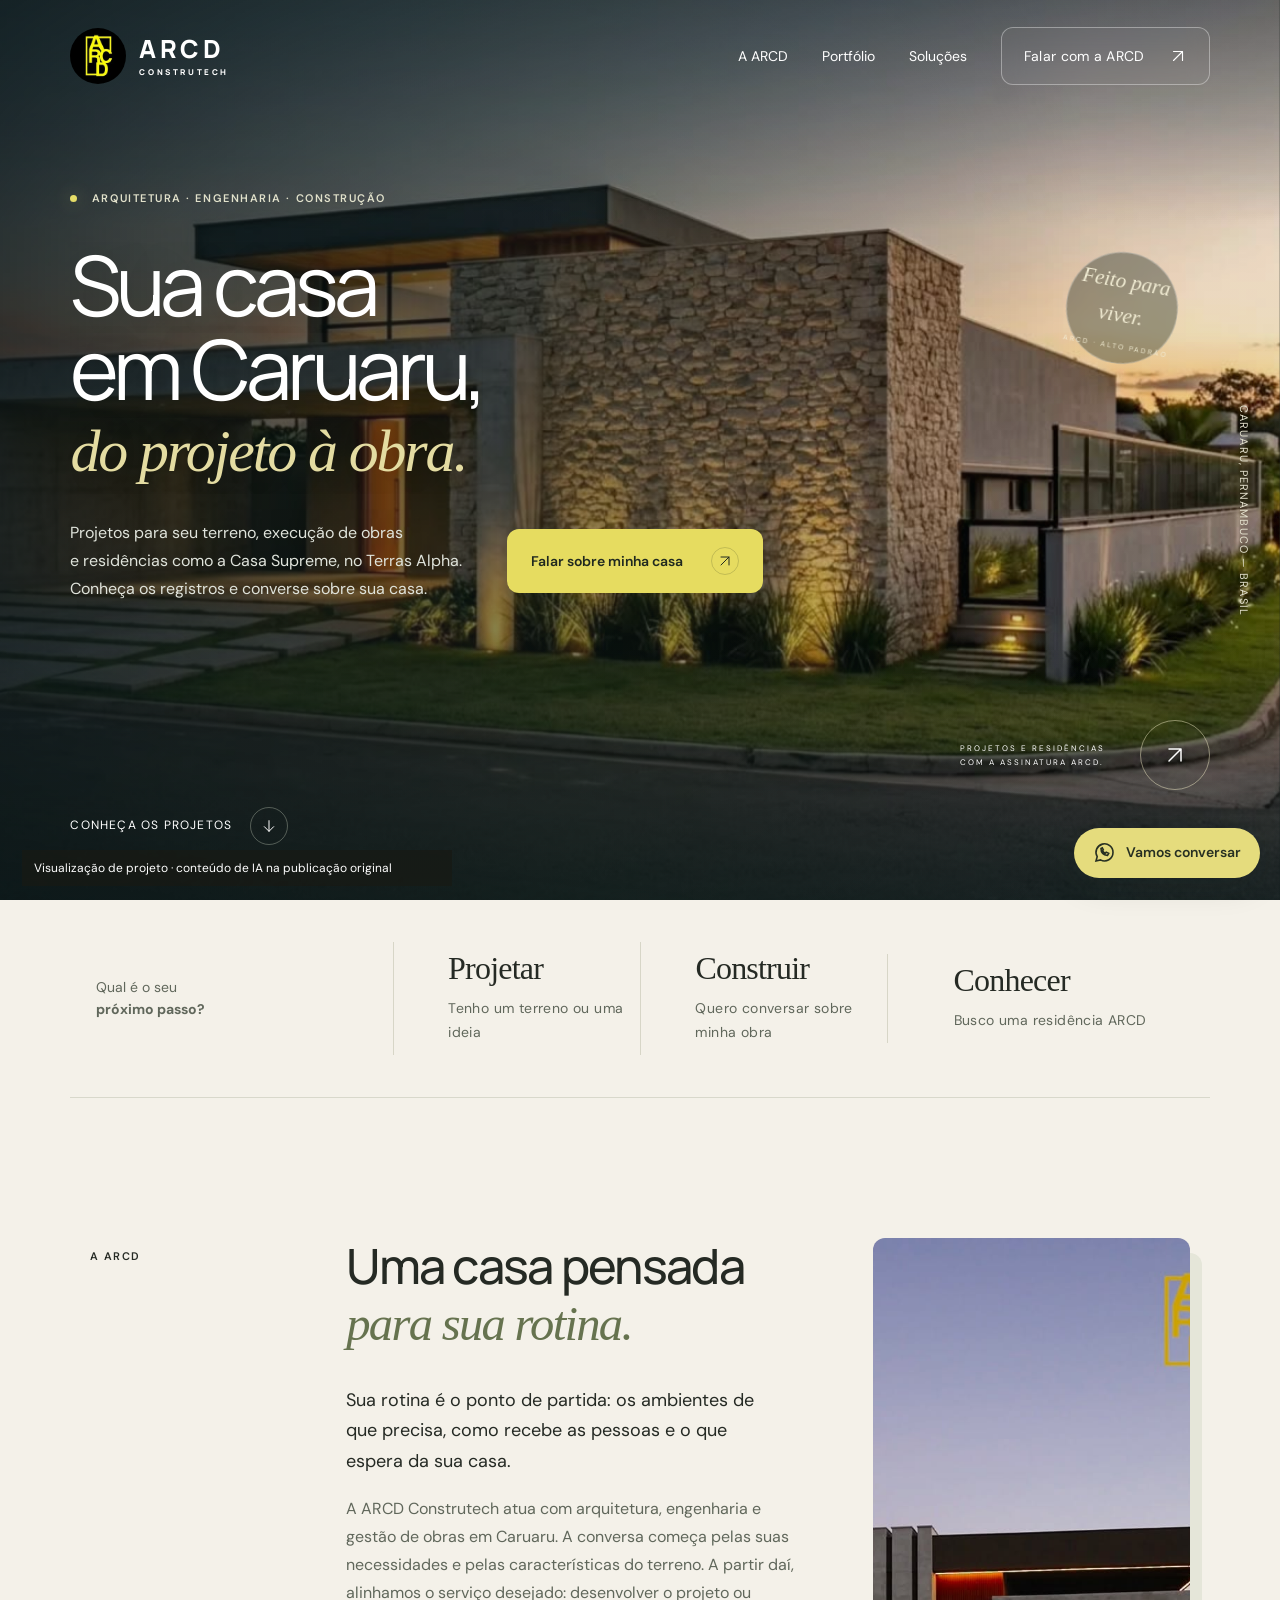
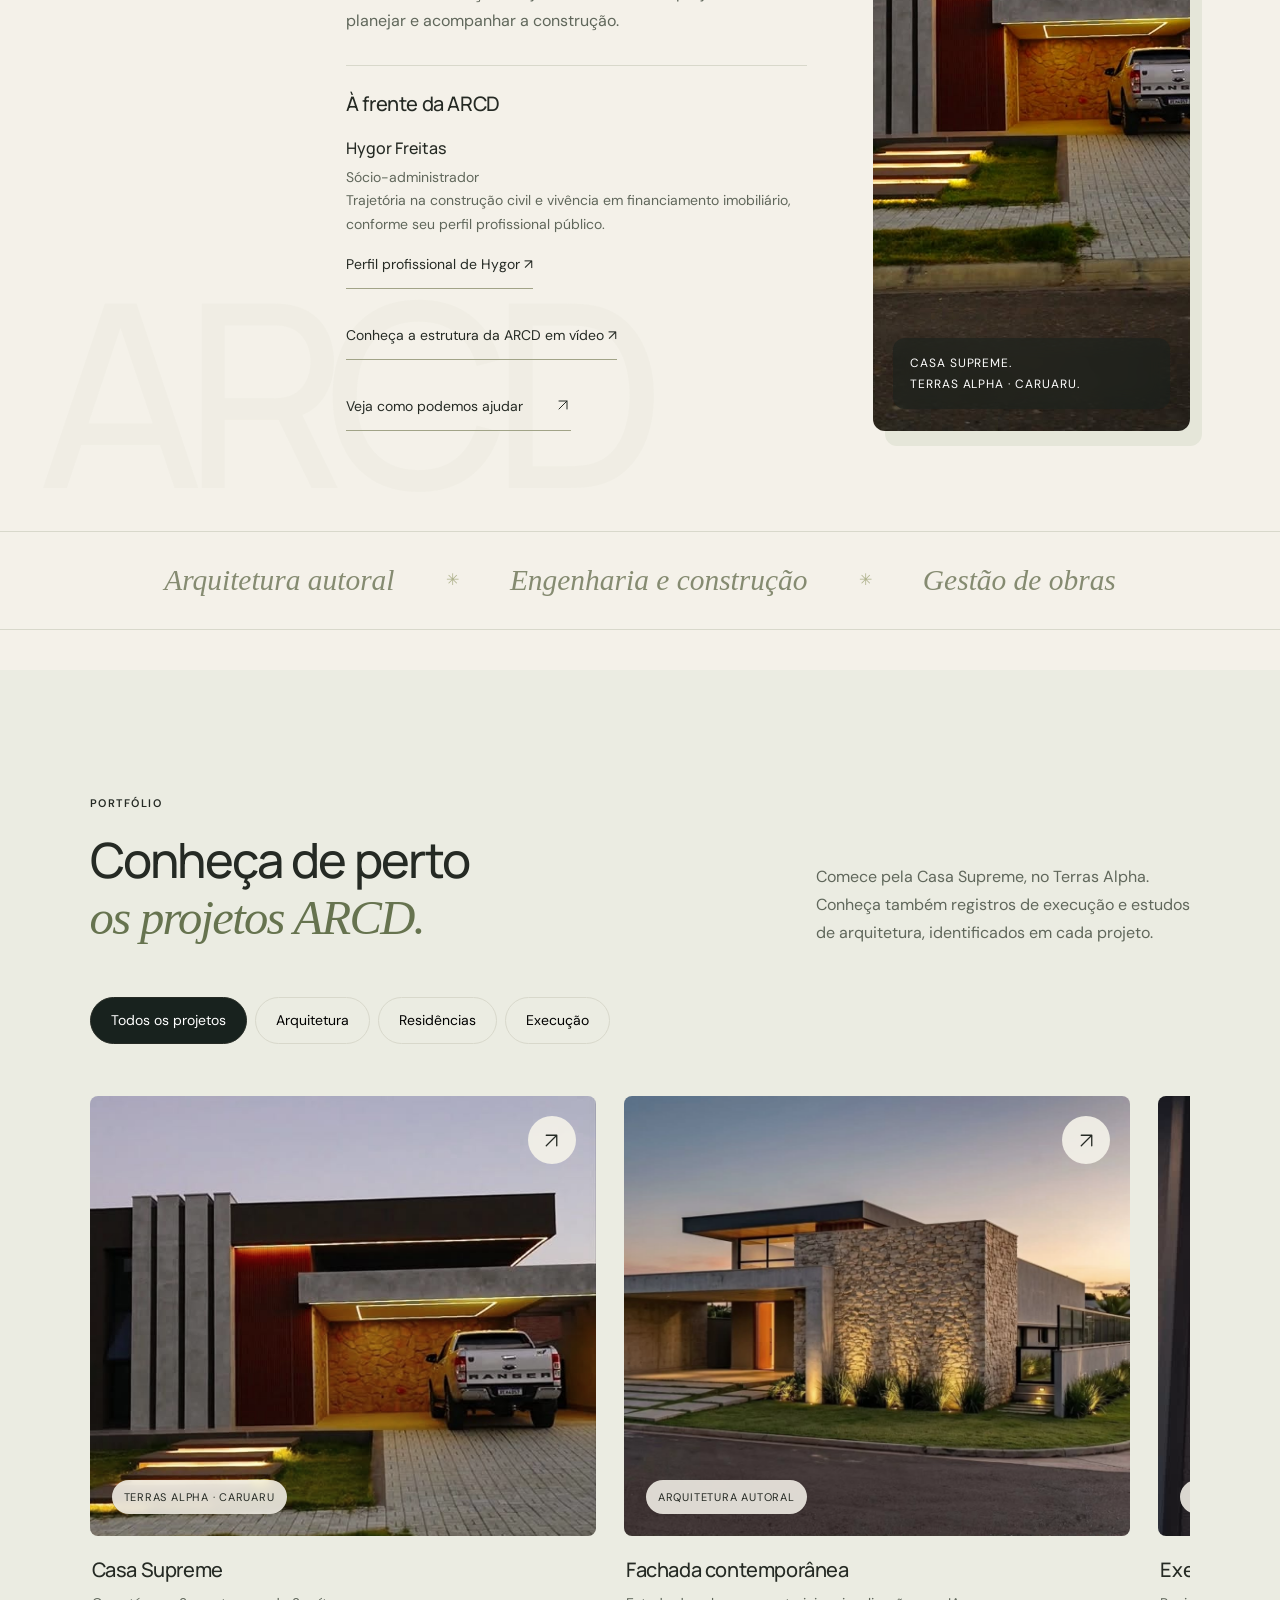
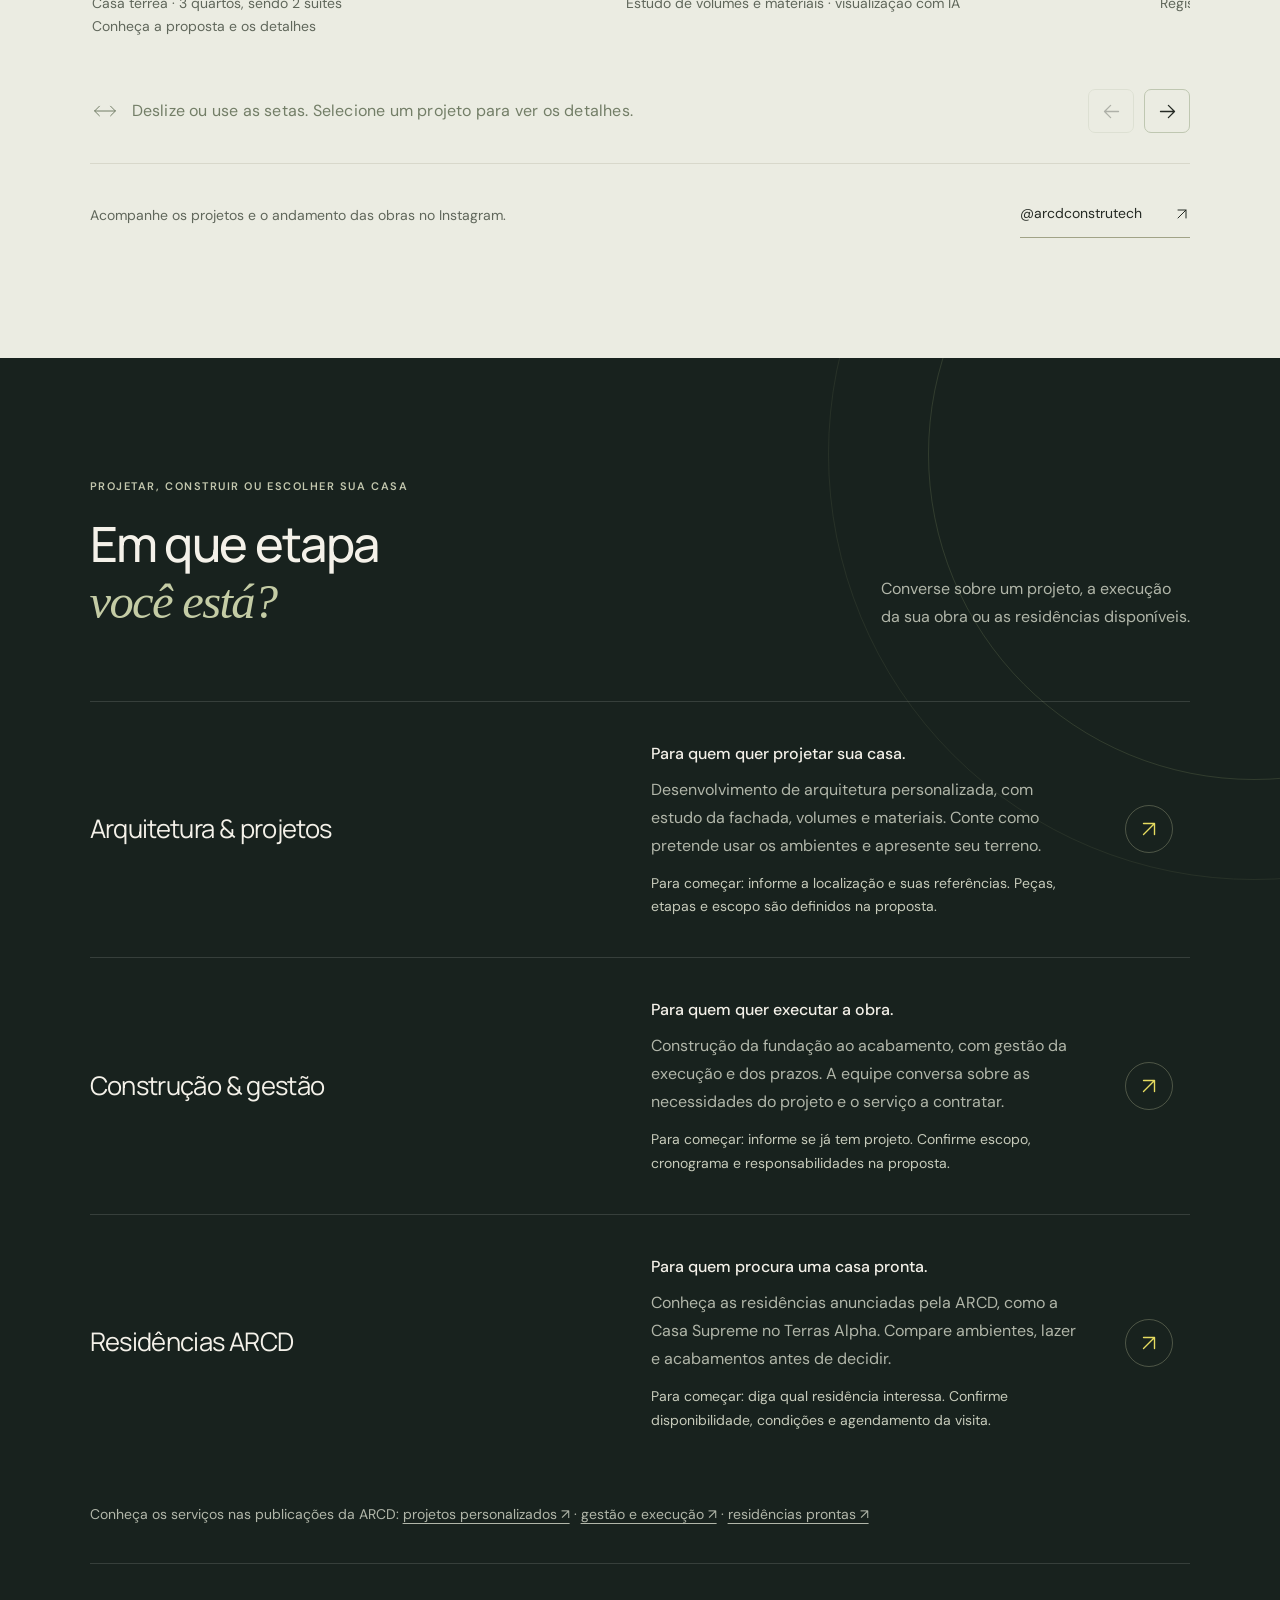
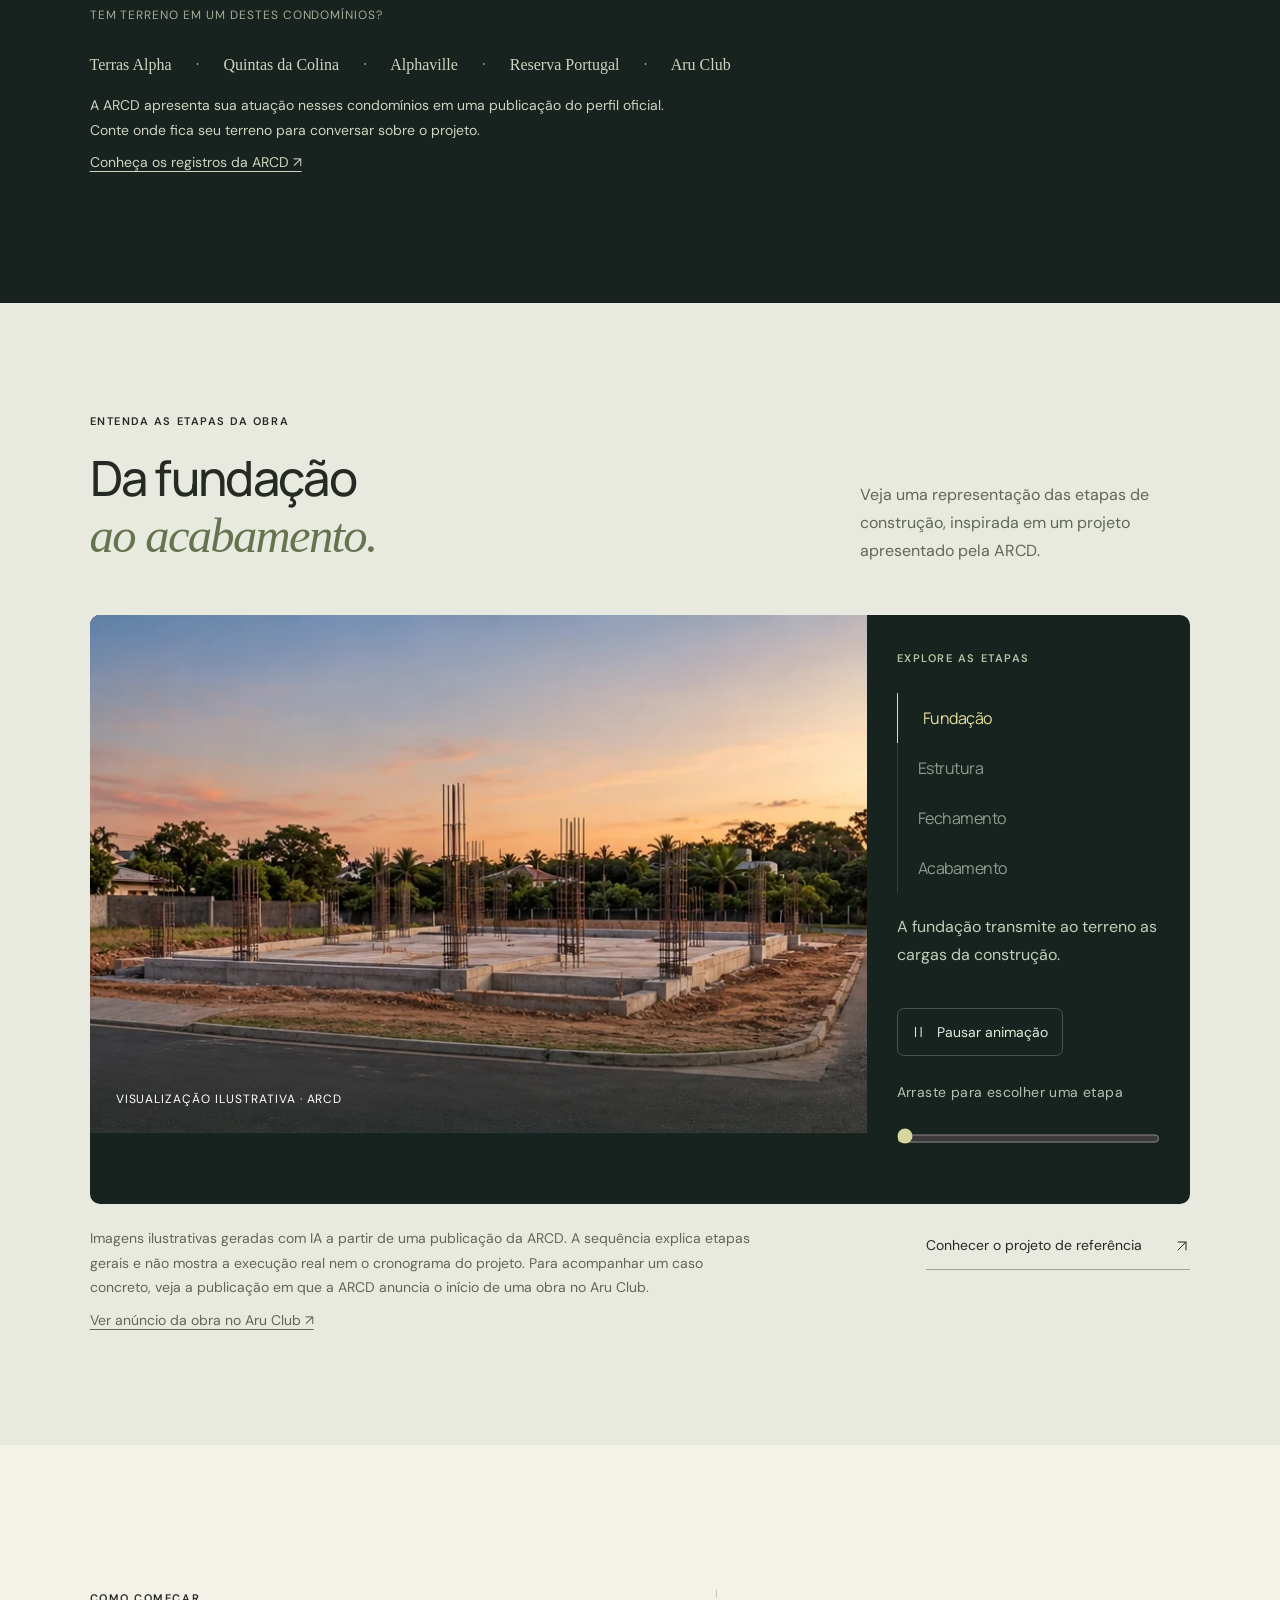
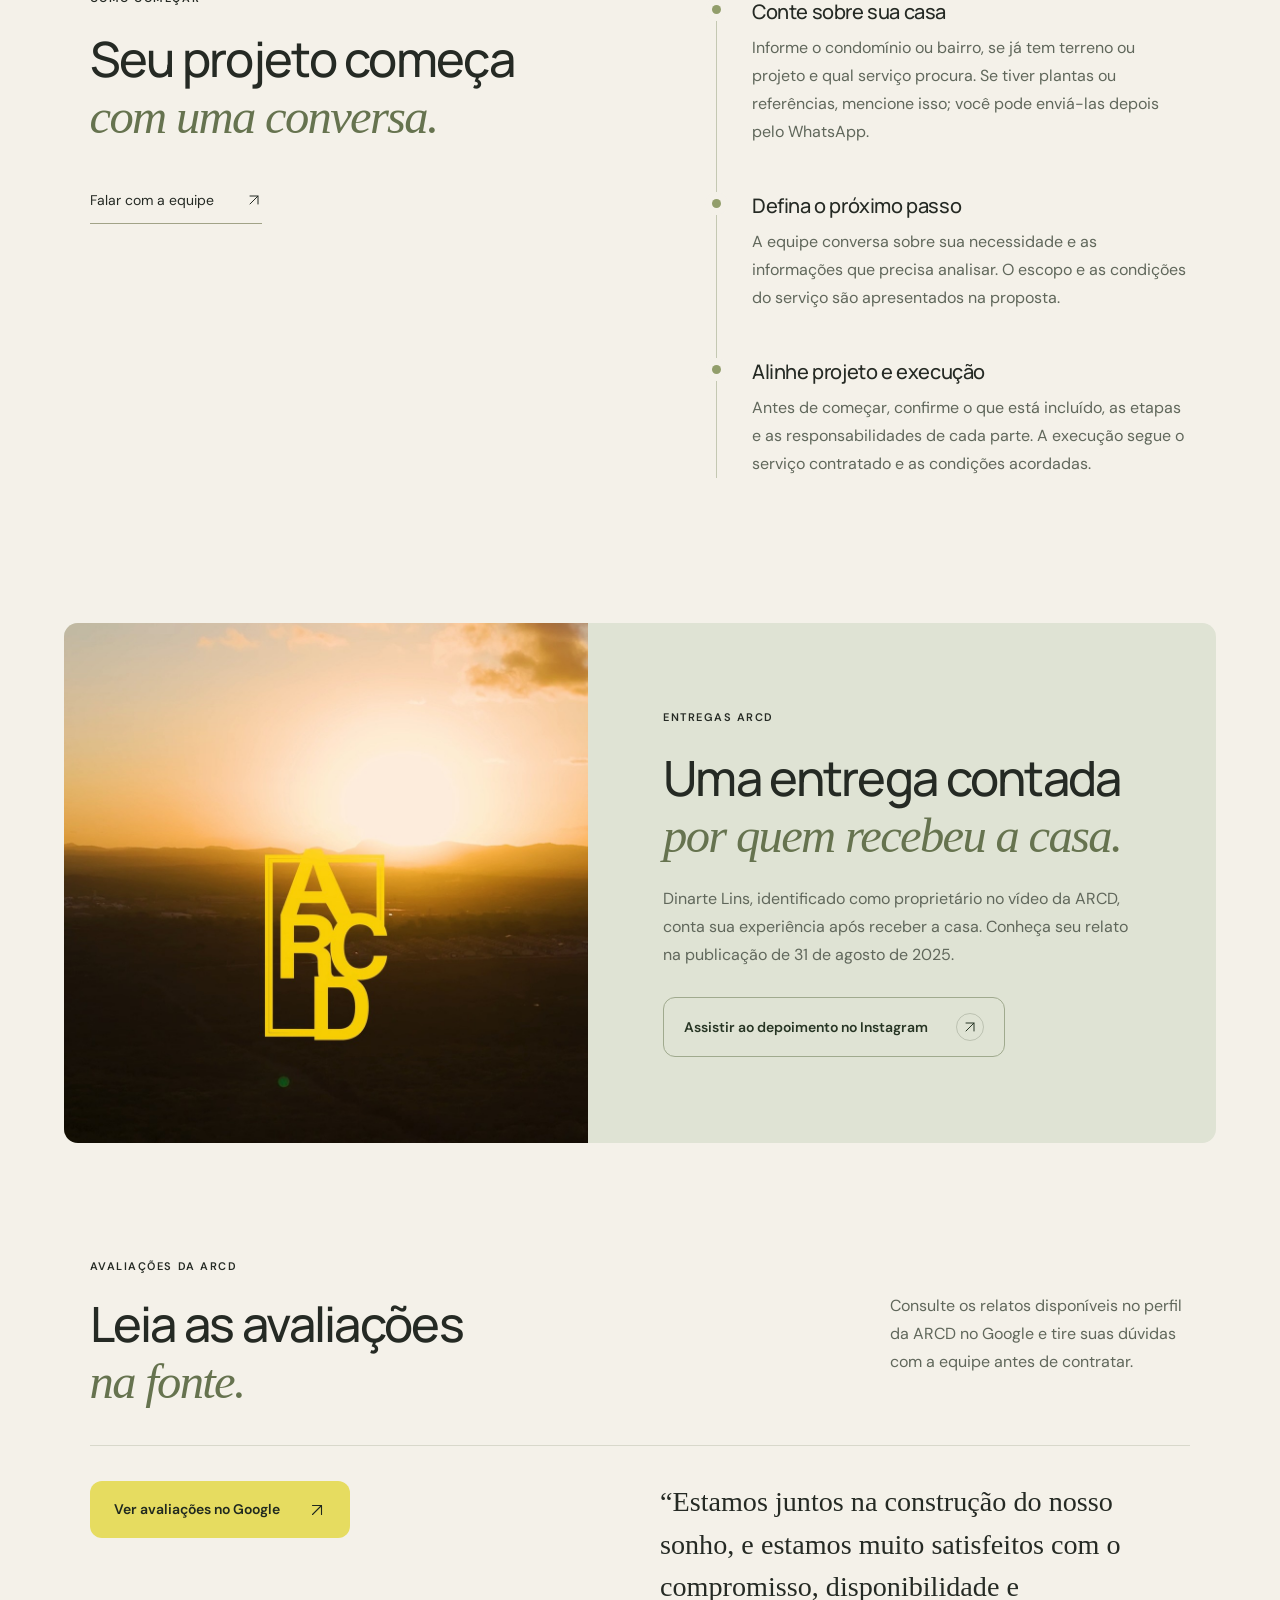
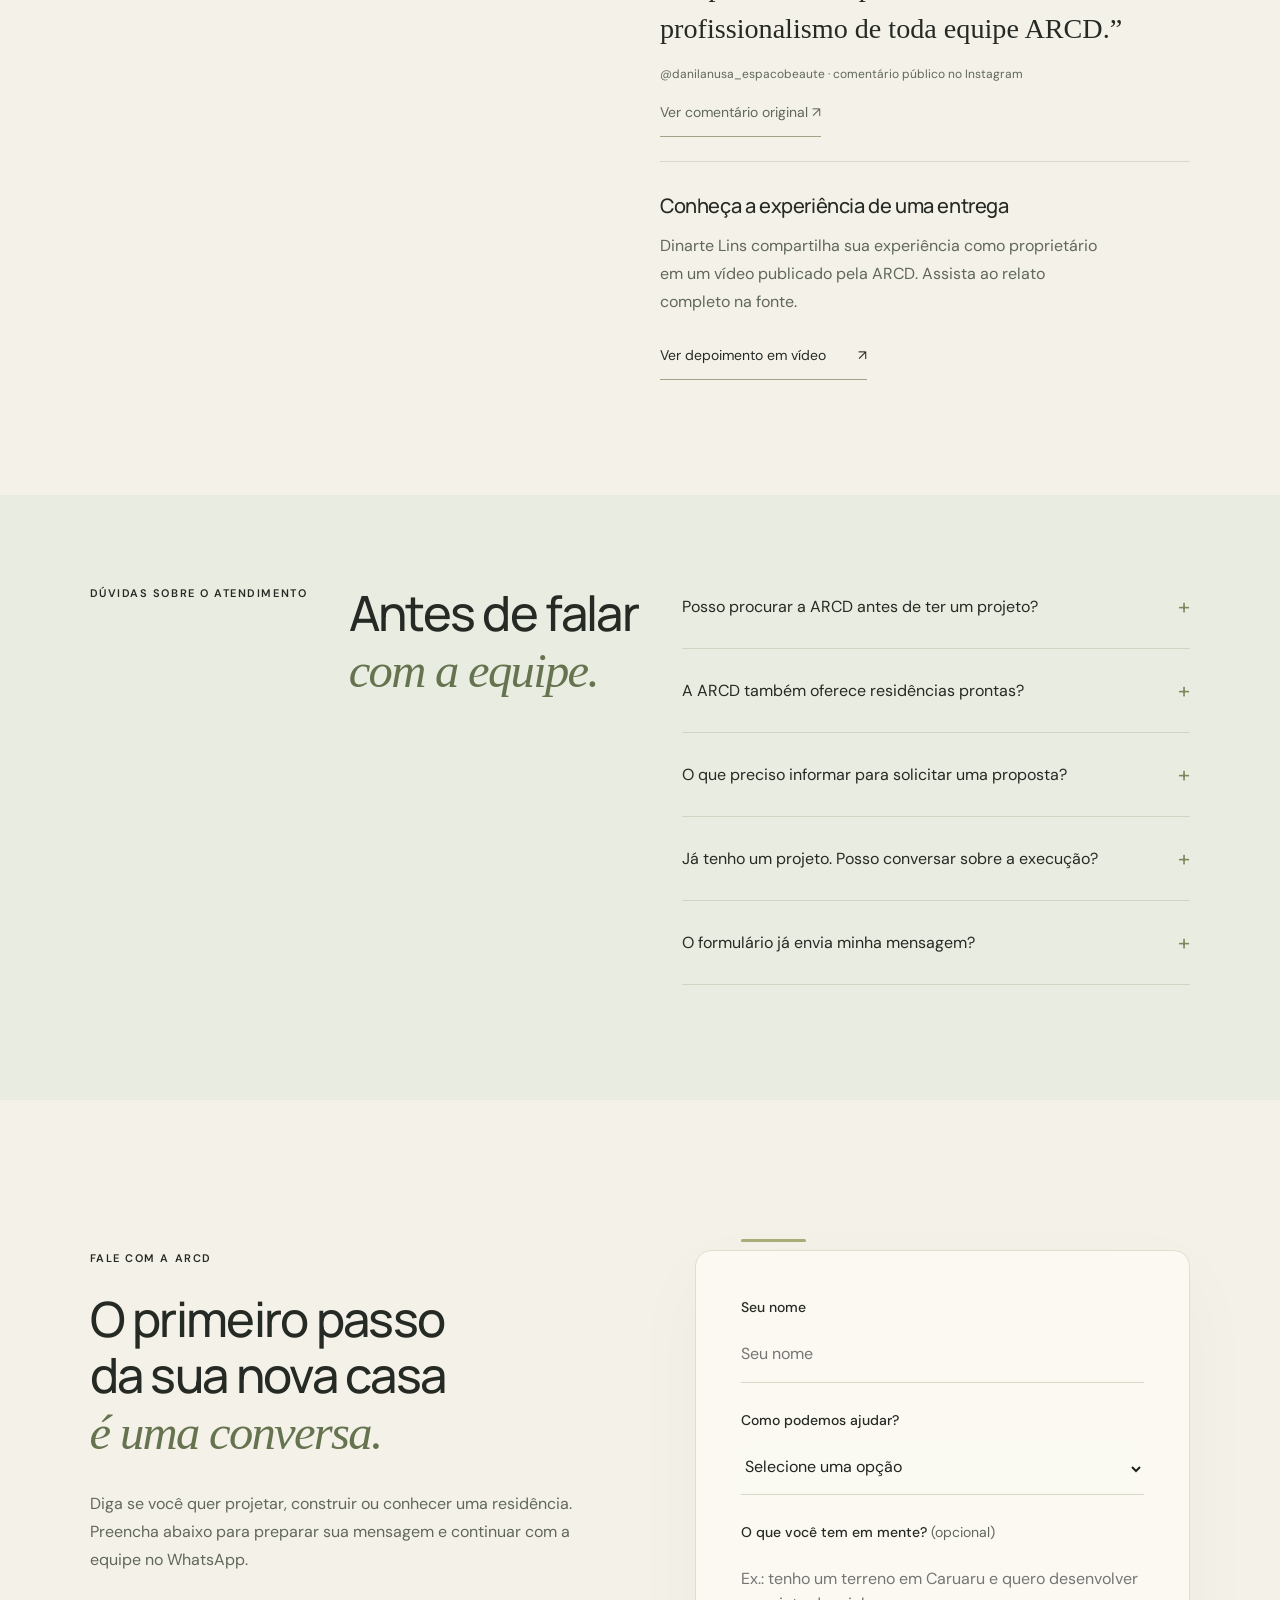
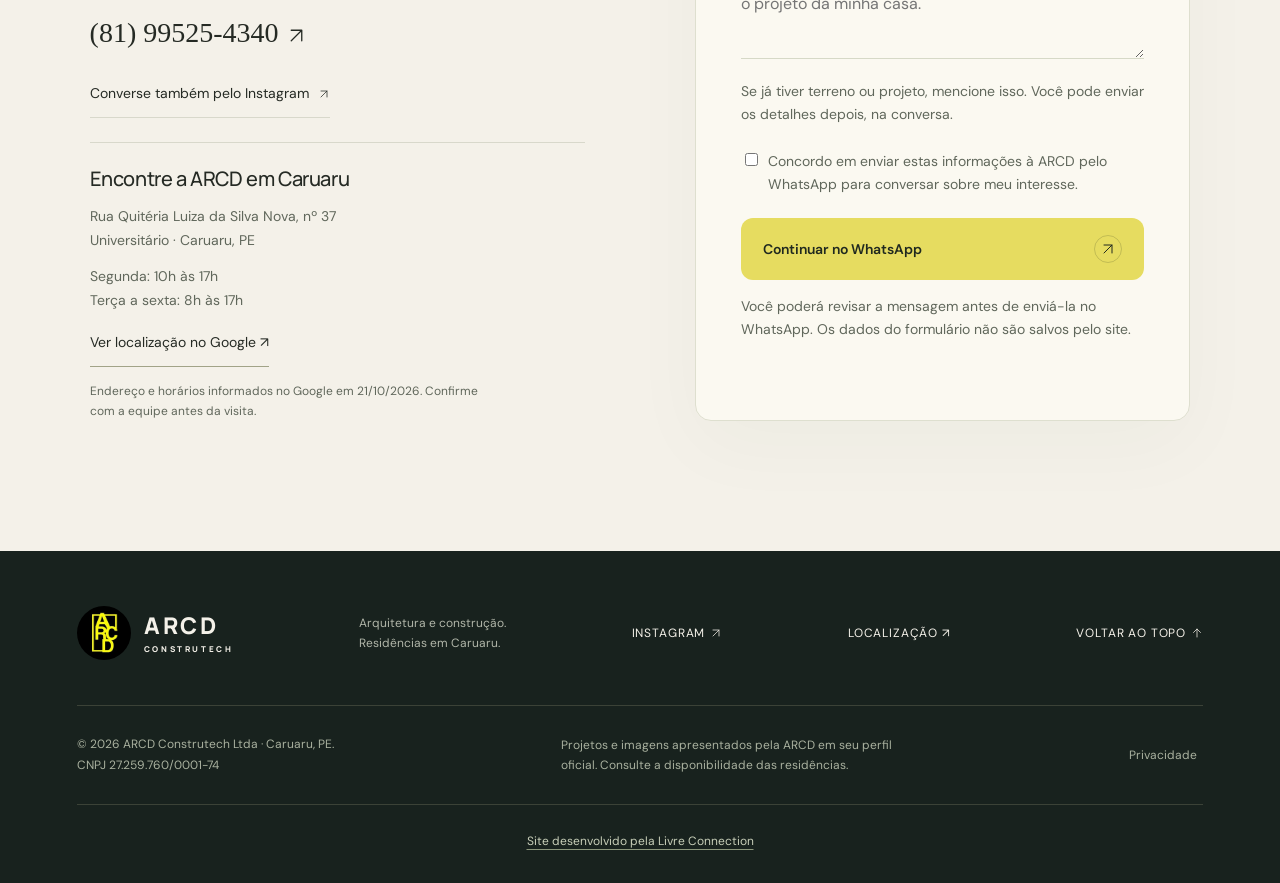
==== index.html @ 2bf66e2e "Strengthen verified portfolio, team and testimonial evidence" ====
<!doctype html>
<html lang="pt-BR"><head><meta charset="UTF-8"><meta name="viewport" content="width=device-width, initial-scale=1"><meta name="theme-color" content="#151613"><title>ARCD Construtech | Arquitetura e construção em Caruaru</title><meta name="description" content="Projetos e construção de residências de alto padrão em Caruaru. Conheça o portfólio da ARCD e converse com a equipe sobre seu terreno ou sua nova casa."><meta property="og:title" content="ARCD Construtech | Sua casa em Caruaru"><meta property="og:description" content="Arquitetura, engenharia e construção de residências de alto padrão em Caruaru. Veja os projetos e fale com a ARCD."><meta property="og:image" content="https://arcd-construtech.vercel.app/assets/fachada.jpg"><meta property="og:image:alt" content="Fachada contemporânea apresentada pela ARCD"><meta property="og:type" content="website"><meta property="og:locale" content="pt_BR"><meta property="og:url" content="https://arcd-construtech.vercel.app/"><meta name="twitter:card" content="summary_large_image"><link rel="canonical" href="https://arcd-construtech.vercel.app/"><link rel="preconnect" href="https://fonts.googleapis.com"><link rel="preconnect" href="https://fonts.gstatic.com" crossorigin><link rel="icon" href="assets/logo.jpg"><link rel="stylesheet" href="https://fonts.googleapis.com/css2?family=DM+Sans:wght@400;450;500;550;600;650;700&amp;family=Manrope:wght@400;500;600;650;700;800&amp;display=swap"><link rel="stylesheet" href="style.css"><link rel="stylesheet" href="premium.css"><link rel="stylesheet" href="construction.css"><link rel="stylesheet" href="gallery.css"><link rel="stylesheet" href="reviews.css"><link rel="stylesheet" href="copy.css"><link rel="stylesheet" href="typography.css"><script type="application/ld+json">{"@context": "https://schema.org", "@type": "Organization", "name": "ARCD Construtech", "url": "https://arcd-construtech.vercel.app/", "logo": "https://arcd-construtech.vercel.app/assets/logo.jpg", "telephone": "+55-81-99525-4340", "sameAs": ["https://www.instagram.com/arcdconstrutech/", "https://www.google.com/maps?cid=8965470404311113653"]}</script></head>
<body><div class="page-progress" aria-hidden="true"></div><a class="skip" href="#principal">Ir para o conteúdo</a>
<header><a class="brand" href="#inicio" aria-label="ARCD Construtech — início"><img src="assets/logo.jpg" alt="Logomarca ARCD" width="54" height="54"><span>ARCD<small>CONSTRUTECH</small></span></a><nav aria-label="Navegação principal" id="nav"><a href="#sobre">A ARCD</a><a href="#portfolio">Portfólio</a><a href="#solucoes">Soluções</a><a class="nav-cta" href="#contato">Falar com a ARCD <span><svg class="icon-arrow" viewBox="0 0 24 24" aria-hidden="true" focusable="false"><path d="M6 18 18 6M6 6h12v12"/></svg></span></a></nav><button class="menu" aria-label="Abrir menu" aria-expanded="false" aria-controls="nav">☰</button></header>
<main id="principal"><section class="hero" id="inicio"><div class="hero-text"><div class="eyebrow"><i></i> ARQUITETURA · ENGENHARIA · CONSTRUÇÃO</div><h1><span class="hero-line"><span>Sua casa</span></span><span class="hero-line"><span>em Caruaru,</span></span><span class="hero-line hero-line-final"><span><em>do projeto à obra.</em></span></span></h1><div class="hero-bottom"><p>Projetos para seu terreno, execução de obras<br> e residências como a Casa Supreme, no Terras Alpha.<br> Conheça os registros e converse sobre sua casa.</p><a class="button" href="#contato">Falar sobre minha casa <span><svg class="icon-arrow" viewBox="0 0 24 24" aria-hidden="true" focusable="false"><path d="M6 18 18 6M6 6h12v12"/></svg></span></a></div><a class="explore" href="#portfolio">CONHEÇA OS PROJETOS <span><svg class="icon-arrow" viewBox="0 0 24 24" aria-hidden="true" focusable="false"><path d="M12 4v16m-7-7 7 7 7-7"/></svg></span></a></div><div class="hero-seal" aria-hidden="true"><span>Feito para</span><span>viver.</span><small>ARCD · ALTO PADRÃO</small></div><div class="hero-photo"><img src="assets/fachada.jpg" alt="Visualização de fachada da ARCD; publicação original identificada como conteúdo de IA" fetchpriority="high" width="1440" height="916"><div class="photo-caption"><span>PROJETOS E RESIDÊNCIAS<br>COM A ASSINATURA ARCD.</span><a href="#portfolio" aria-label="Conhecer projetos"><svg class="icon-arrow" viewBox="0 0 24 24" aria-hidden="true" focusable="false"><path d="M6 18 18 6M6 6h12v12"/></svg></a></div><span class="vertical">CARUARU, PERNAMBUCO — BRASIL</span><span class="image-disclosure">Visualização de projeto · conteúdo de IA na publicação original</span></div></section>
<div class="credentials" aria-label="Encontre seu próximo passo"><p>Qual é o seu<br><b>próximo passo?</b></p><div><a href="#solucoes" class="credential-link"><strong>Projetar</strong><small>Tenho um terreno ou uma ideia</small></a></div><div><a href="#solucoes" class="credential-link"><strong>Construir</strong><small>Quero conversar sobre minha obra</small></a></div><div><a href="#contato" data-interest="Conhecer residências" class="credential-link"><strong>Conhecer</strong><small>Busco uma residência ARCD</small></a></div></div>
<section class="section about" id="sobre"><div class="eyebrow">A ARCD</div><div><h2>Uma casa pensada<br><em>para sua rotina.</em></h2><p class="lead">Sua rotina é o ponto de partida: os ambientes de que precisa, como recebe as pessoas e o que espera da sua casa.</p><p>A ARCD Construtech atua com arquitetura, engenharia e gestão de obras em Caruaru. A conversa começa pelas suas necessidades e pelas características do terreno. A partir daí, alinhamos o serviço desejado: desenvolver o projeto ou planejar e acompanhar a construção.</p><div class="team-evidence" aria-labelledby="team-title"><h3 id="team-title">À frente da ARCD</h3><div class="team-members"><article><h4>Hygor Freitas</h4><p>Sócio-administrador</p><p>Trajetória na construção civil e vivência em financiamento imobiliário, conforme seu perfil profissional público.</p><a class="text-link" href="https://br.linkedin.com/in/hygor-freitas" target="_blank" rel="noopener noreferrer">Perfil profissional de Hygor ↗</a></article></div><a class="text-link" href="https://www.instagram.com/arcdconstrutech/reel/Db_yMtTIMWe/" target="_blank" rel="noopener noreferrer">Conheça a estrutura da ARCD em vídeo ↗</a></div><a class="text-link" href="#solucoes">Veja como podemos ajudar <span><svg class="icon-arrow" viewBox="0 0 24 24" aria-hidden="true" focusable="false"><path d="M6 18 18 6M6 6h12v12"/></svg></span></a></div><div class="about-note"><figure class="about-portrait"><img src="assets/supreme.jpg" alt="Casa Supreme no Terras Alpha Caruaru, apresentada no vídeo oficial da ARCD" loading="lazy" width="640" height="1136"><figcaption>CASA SUPREME.<br>TERRAS ALPHA · CARUARU.</figcaption></figure><span>ARCD</span><p>Incorporadora & Construtora<br>Alto padrão em Caruaru.</p><div class="line-art" aria-hidden="true"></div></div></section>
<div class="material-band" aria-hidden="true"><span>Arquitetura autoral</span><i>✳</i><span>Engenharia e construção</span><i>✳</i><span>Gestão de obras</span></div><section class="section portfolio" id="portfolio"><div class="section-top"><div><div class="eyebrow">PORTFÓLIO</div><h2>Conheça de perto<br><em>os projetos ARCD.</em></h2></div><p>Comece pela Casa Supreme, no Terras Alpha.<br>Conheça também registros de execução e estudos<br>de arquitetura, identificados em cada projeto.</p></div><div class="filters" role="group" aria-label="Filtrar portfólio"><button class="active" data-filter="todos" aria-pressed="true">Todos os projetos</button><button data-filter="arquitetura" aria-pressed="false">Arquitetura</button><button data-filter="residencias" aria-pressed="false">Residências</button><button data-filter="execucao" aria-pressed="false">Execução</button></div>
<div class="projects" id="project-gallery" role="region" aria-label="Galeria de projetos ARCD" aria-describedby="gallery-hint" tabindex="0"><button class="project featured" data-category="residencias" data-project="supreme"><div class="project-image"><img src="assets/supreme.jpg" alt="Fachada da Casa Supreme, no Terras Alpha Caruaru" loading="lazy" width="640" height="1136"><span class="project-arrow"><svg class="icon-arrow" viewBox="0 0 24 24" aria-hidden="true" focusable="false"><path d="M6 18 18 6M6 6h12v12"/></svg></span><span class="tag">TERRAS ALPHA · CARUARU</span></div><div class="project-info"><h3>Casa Supreme</h3><span>Casa térrea · 3 quartos, sendo 2 suítes<br>Conheça a proposta e os detalhes</span></div></button><button class="project" data-category="arquitetura" data-project="fachada"><div class="project-image"><img src="assets/fachada.jpg" alt="Visualização de fachada ARCD com volumes contemporâneos; conteúdo de IA" loading="lazy" width="1440" height="916"><span class="project-arrow"><svg class="icon-arrow" viewBox="0 0 24 24" aria-hidden="true" focusable="false"><path d="M6 18 18 6M6 6h12v12"/></svg></span><span class="tag">ARQUITETURA AUTORAL</span></div><div class="project-info"><h3>Fachada contemporânea</h3><span>Estudo de volumes e materiais · visualização com IA</span></div></button><button class="project" data-category="execucao" data-project="obra"><div class="project-image"><img src="assets/obra.jpg" alt="Registro da ARCD sobre a execução e os acabamentos de suas obras" loading="lazy" width="640" height="1136"><span class="project-arrow"><svg class="icon-arrow" viewBox="0 0 24 24" aria-hidden="true" focusable="false"><path d="M6 18 18 6M6 6h12v12"/></svg></span><span class="tag">DO PROJETO À ENTREGA</span></div><div class="project-info"><h3>Execução e acabamentos</h3><span>Registro de obra publicado pela ARCD</span></div></button></div><div class="gallery-nav"><p class="gallery-hint" id="gallery-hint"><svg class="icon-arrow" viewBox="0 0 32 20" aria-hidden="true" focusable="false"><path d="M3 10h26M9 4l-6 6 6 6m14-12 6 6-6 6"/></svg>Deslize ou use as setas. Selecione um projeto para ver os detalhes.</p><div class="gallery-buttons"><button type="button" id="gallery-previous" aria-label="Projetos anteriores" aria-controls="project-gallery" disabled><svg class="icon-arrow" viewBox="0 0 24 24" aria-hidden="true" focusable="false"><path d="M20 12H4m7-7-7 7 7 7"/></svg></button><button type="button" id="gallery-next" aria-label="Próximos projetos" aria-controls="project-gallery"><svg class="icon-arrow" viewBox="0 0 24 24" aria-hidden="true" focusable="false"><path d="M4 12h16m-7-7 7 7-7 7"/></svg></button></div></div><div class="portfolio-footer"><p>Acompanhe os projetos e o andamento das obras no Instagram.</p><a class="text-link" href="https://www.instagram.com/arcdconstrutech/" target="_blank" rel="noopener noreferrer">@arcdconstrutech <svg class="icon-arrow" viewBox="0 0 24 24" aria-hidden="true" focusable="false"><path d="M6 18 18 6M6 6h12v12"/></svg></a></div></section>
<section class="solutions section" id="solucoes"><div class="section-top"><div><div class="eyebrow">PROJETAR, CONSTRUIR OU ESCOLHER SUA CASA</div><h2>Em que etapa<br><em>você está?</em></h2></div><p>Converse sobre um projeto, a execução<br>da sua obra ou as residências disponíveis.</p></div><a class="service" href="#contato" data-interest="Desenvolver um projeto"><h3>Arquitetura & projetos</h3><p><strong>Para quem quer projetar sua casa.</strong> Desenvolvimento de arquitetura personalizada, com estudo da fachada, volumes e materiais. Conte como pretende usar os ambientes e apresente seu terreno. <span class="service-next">Para começar: informe a localização e suas referências. Peças, etapas e escopo são definidos na proposta.</span></p><b><svg class="icon-arrow" viewBox="0 0 24 24" aria-hidden="true" focusable="false"><path d="M6 18 18 6M6 6h12v12"/></svg></b></a><a class="service" href="#contato" data-interest="Construir minha casa"><h3>Construção & gestão</h3><p><strong>Para quem quer executar a obra.</strong> Construção da fundação ao acabamento, com gestão da execução e dos prazos. A equipe conversa sobre as necessidades do projeto e o serviço a contratar. <span class="service-next">Para começar: informe se já tem projeto. Confirme escopo, cronograma e responsabilidades na proposta.</span></p><b><svg class="icon-arrow" viewBox="0 0 24 24" aria-hidden="true" focusable="false"><path d="M6 18 18 6M6 6h12v12"/></svg></b></a><a class="service" href="#contato" data-interest="Conhecer residências"><h3>Residências ARCD</h3><p><strong>Para quem procura uma casa pronta.</strong> Conheça as residências anunciadas pela ARCD, como a Casa Supreme no Terras Alpha. Compare ambientes, lazer e acabamentos antes de decidir. <span class="service-next">Para começar: diga qual residência interessa. Confirme disponibilidade, condições e agendamento da visita.</span></p><b><svg class="icon-arrow" viewBox="0 0 24 24" aria-hidden="true" focusable="false"><path d="M6 18 18 6M6 6h12v12"/></svg></b></a><p class="service-sources">Conheça os serviços nas publicações da ARCD: <a href="https://www.instagram.com/arcdconstrutech/p/DdlHj6bR-td/" target="_blank" rel="noopener noreferrer">projetos personalizados ↗</a> · <a href="https://www.instagram.com/arcdconstrutech/reel/DbqVKavoVsO/" target="_blank" rel="noopener noreferrer">gestão e execução ↗</a> · <a href="https://www.instagram.com/arcdconstrutech/reel/Db3XU1xoy_4/" target="_blank" rel="noopener noreferrer">residências prontas ↗</a></p><div class="places"><span>TEM TERRENO EM UM DESTES CONDOMÍNIOS?</span><p>Terras Alpha <i>·</i> Quintas da Colina <i>·</i> Alphaville <i>·</i> Reserva Portugal <i>·</i> Aru Club</p><p class="places-note">A ARCD apresenta sua atuação nesses condomínios em uma publicação do perfil oficial. Conte onde fica seu terreno para conversar sobre o projeto. <a href="https://www.instagram.com/arcdconstrutech/reel/DcTvtnlI1-K/" target="_blank" rel="noopener noreferrer">Conheça os registros da ARCD ↗</a></p></div></section>
<section class="construction section" id="construcao"><div class="section-top"><div><div class="eyebrow">ENTENDA AS ETAPAS DA OBRA</div><h2>Da fundação<br><em>ao acabamento.</em></h2></div><p>Veja uma representação das etapas de construção, inspirada em um projeto apresentado pela ARCD.</p></div><div class="build-experience"><div class="build-visual" role="img" aria-label="Visualização ilustrativa de uma residência na etapa de fundação"><div class="construction-frame is-active"></div><div class="construction-frame"></div><div class="construction-frame"></div><div class="construction-frame"></div><span class="build-visual-tag">VISUALIZAÇÃO ILUSTRATIVA · ARCD</span></div><div class="build-player"><div class="eyebrow">EXPLORE AS ETAPAS</div><div class="build-steps" role="group" aria-label="Etapas ilustrativas da construção"><button type="button" data-build-stage="0" aria-pressed="true">Fundação</button><button type="button" data-build-stage="1" aria-pressed="false">Estrutura</button><button type="button" data-build-stage="2" aria-pressed="false">Fechamento</button><button type="button" data-build-stage="3" aria-pressed="false">Acabamento</button></div><p class="build-description">A fundação transmite ao terreno as cargas da construção.</p><button class="build-play" type="button" aria-pressed="true"><svg viewBox="0 0 20 20" fill="none" stroke="currentColor" stroke-width="1.5" aria-hidden="true"><path d="M5 3v14M13 3v14"/></svg><span>Pausar animação</span></button><div class="build-timeline"><label for="build-stage">Arraste para escolher uma etapa</label><input id="build-stage" type="range" min="0" max="3" step="1" value="0" aria-valuetext="Fundação"></div></div></div><div class="build-disclosure"><p>Imagens ilustrativas geradas com IA a partir de uma publicação da ARCD. A sequência explica etapas gerais e não mostra a execução real nem o cronograma do projeto. Para acompanhar um caso concreto, veja a publicação em que a ARCD anuncia o início de uma obra no Aru Club. <a href="https://www.instagram.com/arcdconstrutech/reel/DZvgB97xdLY/" target="_blank" rel="noopener noreferrer">Ver anúncio da obra no Aru Club ↗</a></p><a class="text-link" href="https://www.instagram.com/arcdconstrutech/p/DdlHj6bR-td/" target="_blank" rel="noopener noreferrer">Conhecer o projeto de referência <svg class="icon-arrow" viewBox="0 0 24 24" aria-hidden="true" focusable="false"><path d="M6 18 18 6M6 6h12v12"/></svg></a></div></section><section class="journey section"><div><div class="eyebrow">COMO COMEÇAR</div><h2>Seu projeto começa<br><em>com uma conversa.</em></h2><a class="text-link" href="#contato">Falar com a equipe <svg class="icon-arrow" viewBox="0 0 24 24" aria-hidden="true" focusable="false"><path d="M6 18 18 6M6 6h12v12"/></svg></a></div><ol><li><div><h3>Conte sobre sua casa</h3><p>Informe o condomínio ou bairro, se já tem terreno ou projeto e qual serviço procura. Se tiver plantas ou referências, mencione isso; você pode enviá-las depois pelo WhatsApp.</p></div></li><li><div><h3>Defina o próximo passo</h3><p>A equipe conversa sobre sua necessidade e as informações que precisa analisar. O escopo e as condições do serviço são apresentados na proposta.</p></div></li><li><div><h3>Alinhe projeto e execução</h3><p>Antes de começar, confirme o que está incluído, as etapas e as responsabilidades de cada parte. A execução segue o serviço contratado e as condições acordadas.</p></div></li></ol></section>
<section class="testimonial"><img src="assets/cliente.jpg" alt="Marca ARCD sobre paisagem ao pôr do sol, na capa do vídeo de entrega" loading="lazy" width="1080" height="1920"><div><div class="eyebrow">ENTREGAS ARCD</div><h2>Uma entrega contada<br><em>por quem recebeu a casa.</em></h2><p>Dinarte Lins, identificado como proprietário no vídeo da ARCD, conta sua experiência após receber a casa. Conheça seu relato na publicação de 31 de agosto de 2025.</p><a class="button outline" href="https://www.instagram.com/arcdconstrutech/reel/DOBc_SDCkM-/" target="_blank" rel="noopener noreferrer">Assistir ao depoimento no Instagram <span><svg class="icon-arrow" viewBox="0 0 24 24" aria-hidden="true" focusable="false"><path d="M6 18 18 6M6 6h12v12"/></svg></span></a></div></section>
<section class="reviews section" id="avaliacoes" aria-labelledby="reviews-title"><div class="section-top"><div><div class="eyebrow">AVALIAÇÕES DA ARCD</div><h2 id="reviews-title">Leia as avaliações<br><em>na fonte.</em></h2></div><p>Consulte os relatos disponíveis no perfil da ARCD no Google e tire suas dúvidas com a equipe antes de contratar.</p></div><div class="review-board review-board-live"><div><a class="button" href="https://www.google.com/maps?cid=8965470404311113653" target="_blank" rel="noopener noreferrer">Ver avaliações no Google <svg class="icon-arrow" viewBox="0 0 24 24" aria-hidden="true" focusable="false"><path d="M6 18 18 6M6 6h12v12"/></svg></a></div><div class="review-invitation"><figure class="verified-comment"><blockquote>“Estamos juntos na construção do nosso sonho, e estamos muito satisfeitos com o compromisso, disponibilidade e profissionalismo de toda equipe ARCD.”</blockquote><figcaption>@danilanusa_espacobeaute · comentário público no Instagram<br><a class="text-link" href="https://www.instagram.com/p/DbdYf90o8sd/c/18109120052045270/" target="_blank" rel="noopener noreferrer">Ver comentário original ↗</a></figcaption></figure><h3>Conheça a experiência de uma entrega</h3><p>Dinarte Lins compartilha sua experiência como proprietário em um vídeo publicado pela ARCD. Assista ao relato completo na fonte.</p><a class="text-link" href="https://www.instagram.com/arcdconstrutech/reel/DOBc_SDCkM-/" target="_blank" rel="noopener noreferrer">Ver depoimento em vídeo <span aria-hidden="true">↗</span></a></div></div></section><section class="section faq" id="duvidas"><div class="eyebrow">DÚVIDAS SOBRE O ATENDIMENTO</div><h2>Antes de falar<br><em>com a equipe.</em></h2><div><details><summary>Posso procurar a ARCD antes de ter um projeto?</summary><p>Sim. Conte sua ideia e informe se já tem terreno. A equipe poderá orientar a conversa sobre o projeto e a construção.</p></details><details><summary>A ARCD também oferece residências prontas?</summary><p>A ARCD também apresenta residências para quem procura uma casa pronta. Consulte a equipe para confirmar a disponibilidade e combinar uma visita.</p></details><details><summary>O que preciso informar para solicitar uma proposta?</summary><p>Informe a localização do terreno, o serviço desejado e se já existe um projeto. Se tiver plantas ou outras referências, mencione isso na conversa. O escopo, os valores e os prazos dependem da análise dessas informações.</p></details><details><summary>Já tenho um projeto. Posso conversar sobre a execução?</summary><p>Sim. Selecione “Construir minha casa” no formulário e informe que já tem um projeto. A equipe poderá analisar os documentos e conversar sobre o escopo necessário para a obra.</p></details><details><summary>O formulário já envia minha mensagem?</summary><p>O formulário prepara o texto e abre o WhatsApp. Você pode revisar e editar a mensagem antes de enviá-la. A conversa só chega à equipe quando você confirma o envio no WhatsApp.</p></details></div></section><section class="section contact" id="contato"><div><div class="eyebrow">FALE COM A ARCD</div><h2>O primeiro passo<br>da sua nova casa<br><em>é uma conversa.</em></h2><p>Diga se você quer projetar, construir ou conhecer uma residência.<br>Preencha abaixo para preparar sua mensagem e continuar com a equipe no WhatsApp.</p><a class="phone" href="tel:+5581995254340">(81) 99525-4340 <svg class="icon-arrow" viewBox="0 0 24 24" aria-hidden="true" focusable="false"><path d="M6 18 18 6M6 6h12v12"/></svg></a><a class="instagram" href="https://www.instagram.com/arcdconstrutech/" target="_blank" rel="noopener noreferrer">Converse também pelo Instagram <svg class="icon-arrow" viewBox="0 0 24 24" aria-hidden="true" focusable="false"><path d="M6 18 18 6M6 6h12v12"/></svg></a><div class="contact-location"><h3>Encontre a ARCD em Caruaru</h3><p>Rua Quitéria Luiza da Silva Nova, nº 37<br>Universitário · Caruaru, PE</p><p>Segunda: 10h às 17h<br>Terça a sexta: 8h às 17h</p><a class="text-link" href="https://www.google.com/maps?cid=8965470404311113653" target="_blank" rel="noopener noreferrer">Ver localização no Google ↗</a><small>Endereço e horários informados no Google em 21/10/2026. Confirme com a equipe antes da visita.</small></div></div><form id="lead-form"><label for="name">Seu nome</label><input id="name" name="name" placeholder="Seu nome" required minlength="2" autocomplete="name" maxlength="80"><label for="interest">Como podemos ajudar?</label><select id="interest" name="interest" required autocomplete="off"><option value="">Selecione uma opção</option><option>Construir minha casa</option><option>Desenvolver um projeto</option><option>Conhecer residências</option><option>Conversar sobre uma obra</option></select><label for="message">O que você tem em mente? <span>(opcional)</span></label><textarea id="message" name="message" autocomplete="off" placeholder="Ex.: tenho um terreno em Caruaru e quero desenvolver o projeto da minha casa." rows="3" maxlength="1500" aria-describedby="message-help"></textarea><small id="message-help" class="field-help">Se já tiver terreno ou projeto, mencione isso. Você pode enviar os detalhes depois, na conversa.</small><label class="consent"><input type="checkbox" name="consent" required> <span>Concordo em enviar estas informações à ARCD pelo WhatsApp para conversar sobre meu interesse.</span></label><button type="submit" class="button">Continuar no WhatsApp <span><svg class="icon-arrow" viewBox="0 0 24 24" aria-hidden="true" focusable="false"><path d="M6 18 18 6M6 6h12v12"/></svg></span></button><small>Você poderá revisar a mensagem antes de enviá-la no WhatsApp. Os dados do formulário não são salvos pelo site.</small><p id="form-status" role="status"></p><noscript><p>Para conversar, ligue para (81) 99525-4340 ou use o botão flutuante do WhatsApp.</p></noscript></form></section>

</main><footer><div class="footer-top"><a class="brand" href="#inicio"><img src="assets/logo.jpg" alt="ARCD" width="54" height="54"><span>ARCD<small>CONSTRUTECH</small></span></a><p>Arquitetura e construção.<br>Residências em Caruaru.</p><a href="https://www.instagram.com/arcdconstrutech/" target="_blank" rel="noopener noreferrer">INSTAGRAM <svg class="icon-arrow" viewBox="0 0 24 24" aria-hidden="true" focusable="false"><path d="M6 18 18 6M6 6h12v12"/></svg></a><a href="https://www.google.com/maps?cid=8965470404311113653" target="_blank" rel="noopener noreferrer">LOCALIZAÇÃO ↗</a><a href="#inicio">VOLTAR AO TOPO <svg class="icon-arrow" viewBox="0 0 24 24" aria-hidden="true" focusable="false"><path d="M12 20V4m-7 7 7-7 7 7"/></svg></a></div><div class="footer-bottom"><span>© <span id="year">2026</span> ARCD Construtech Ltda · Caruaru, PE.<br>CNPJ 27.259.760/0001-74</span><small>Projetos e imagens apresentados pela ARCD em seu perfil oficial. Consulte a disponibilidade das residências.</small><button id="privacy-button">Privacidade</button></div><div class="footer-credit"><a href="https://livreconnection.com.br/sites" target="_blank" rel="noopener noreferrer">Site desenvolvido pela Livre Connection</a></div></footer><a class="floating" href="https://wa.me/5581995254340?text=Ol%C3%A1%2C%20vim%20pelo%20site%20da%20ARCD%20e%20gostaria%20de%20conversar%20sobre%20um%20projeto." target="_blank" rel="noopener noreferrer" aria-label="Conversar com a ARCD no WhatsApp"><svg viewBox="0 0 24 24" fill="none" stroke="currentColor" stroke-width="1.6" aria-hidden="true"><path d="M20 11.5a8.5 8.5 0 0 1-12.5 7.4L3 20l1.2-4.3A8.5 8.5 0 1 1 20 11.5Z"/><path d="M8 7.5c0 4 2.5 6.5 6.5 7l1.2-2.2-2.5-1-1 1c-1.5-.6-2.2-1.4-2.7-2.7l.8-.8-1-2Z"/></svg><span>Vamos conversar</span></a>
<dialog id="project-dialog" aria-labelledby="dialog-title" aria-describedby="dialog-description"><button class="close" aria-label="Fechar detalhes">×</button><img id="dialog-image" src="assets/fachada.jpg" alt="" width="1440" height="916"><div class="dialog-copy"><div class="eyebrow" id="dialog-tag"></div><h2 id="dialog-title"></h2><p id="dialog-description"></p><div id="dialog-case" class="case-story" hidden></div><dl id="dialog-facts" class="project-facts"></dl><a id="dialog-source" class="text-link" target="_blank" rel="noopener noreferrer">Ver publicação original <svg class="icon-arrow" viewBox="0 0 24 24" aria-hidden="true" focusable="false"><path d="M6 18 18 6M6 6h12v12"/></svg></a><a class="button" href="#contato" id="dialog-contact">Conversar sobre este projeto <svg class="icon-arrow" viewBox="0 0 24 24" aria-hidden="true" focusable="false"><path d="M6 18 18 6M6 6h12v12"/></svg></a></div></dialog>
<dialog id="privacy-dialog" aria-labelledby="privacy-title"><button class="close" aria-label="Fechar privacidade">×</button><div class="dialog-copy"><h2 id="privacy-title">Sua privacidade</h2><p>Os dados preenchidos no formulário são usados no seu navegador para preparar uma mensagem. Eles só são enviados à ARCD quando você confirma o envio no WhatsApp. Este site não mantém um cadastro de contatos nem utiliza ferramentas de publicidade.</p><p>A hospedagem pode processar dados técnicos de acesso para funcionamento e segurança. Ao abrir WhatsApp, Instagram ou Google, aplicam-se também as políticas dessas plataformas. Para falar sobre seus dados com a ARCD, use o telefone (81) 99525-4340.</p></div></dialog><script src="app.js" defer></script><script src="experience.js" defer></script><script src="construction.js" defer></script><script src="gallery.js" defer></script></body></html>
---- style.css ----
:root{--paper:#f3f2ec;--ink:#20231e;--muted:#686c62;--yellow:#e9ec34;--line:#d7d8ce;--dark:#171b16}*{box-sizing:border-box}html{scroll-behavior:smooth;scroll-padding-top:98px}body{margin:0;background:var(--paper);color:var(--ink);font-family:'DM Sans',sans-serif}a{color:inherit;text-decoration:none}button,input,select,textarea{font:inherit}button,a,input,select,textarea{-webkit-tap-highlight-color:transparent}button{cursor:pointer}button:focus-visible,a:focus-visible,input:focus-visible,select:focus-visible,textarea:focus-visible,summary:focus-visible{outline:3px solid #899e20;outline-offset:5px}header{height:100px;display:flex;align-items:center;justify-content:space-between;padding:0 5%;border-bottom:1px solid var(--line);position:relative;z-index:10;background:var(--paper)}.brand{display:flex;gap:13px;align-items:center}.brand img{border-radius:50%;width:54px;height:54px}.brand>span{font-family:Manrope,sans-serif;font-weight:800;font-size:24px;line-height:1.1;letter-spacing:3px}.brand small{display:block;font-size:8px;letter-spacing:2.6px;margin-top:6px}nav{display:flex;align-items:center;gap:36px;font-size:13px}nav a:hover{color:#727c12}.nav-cta{border:1px solid var(--ink);padding:14px 18px;display:flex;gap:24px;align-items:center}.nav-cta span{font-size:21px}.menu{display:none}.hero{display:grid;grid-template-columns:1fr 1fr;min-height:680px}.hero-text{padding:64px 8% 34px 10%;display:flex;flex-direction:column}.eyebrow{font-size:10px;letter-spacing:1.8px;font-weight:650;line-height:1.7}.eyebrow i{display:inline-block;width:7px;height:7px;background:#919c23;margin-right:10px;border-radius:50%}h1,h2,h3,p{margin:0}h1,h2{font-family:Manrope,sans-serif;font-weight:500;letter-spacing:-3px;line-height:1.08}h1{font-size:clamp(42px,4.2vw,72px);margin:30px 0 33px}em{font-family:Georgia,serif;font-weight:400}h1 em{white-space:nowrap}p{line-height:1.7;color:var(--muted);font-size:14px}.hero-bottom p{font-size:13px}.button{display:inline-flex;justify-content:space-between;align-items:center;gap:28px;background:var(--yellow);padding:19px 22px;font-weight:600;font-size:13px;border:0;transition:background .2s,transform .2s}.button:hover{background:#d9e023;transform:translateY(-2px)}.button span{font-size:23px;line-height:1}.hero-bottom .button{margin-top:27px}.explore{display:flex;gap:20px;font-size:9px;letter-spacing:1.6px;align-items:center;margin-top:auto;padding-top:36px}.explore span{font-size:24px}.hero-photo{position:relative;overflow:hidden;background:#818270}.hero-photo>img{width:100%;height:100%;object-fit:cover;object-position:50% center;position:absolute}.hero-photo:after{content:'';position:absolute;inset:50% 0 0;background:linear-gradient(transparent,#080e0db3);pointer-events:none}.photo-caption{position:absolute;bottom:35px;left:35px;right:35px;display:flex;justify-content:space-between;align-items:center;color:white;z-index:1;font-size:10px;letter-spacing:1.5px;line-height:1.8}.photo-caption a{display:grid;place-items:center;border:1px solid #ffffff6b;width:52px;height:52px;border-radius:50%;font-size:28px}.vertical{position:absolute;right:20px;top:25px;writing-mode:vertical-rl;letter-spacing:2px;font-size:8px;color:white}.credentials{display:grid;grid-template-columns:1.2fr 1fr 1fr 1.1fr;margin:0 5%;padding:33px 0;align-items:center;border-bottom:1px solid var(--line)}.credentials>div{border-left:1px solid var(--line);padding-left:18%}.credentials strong{font-family:Manrope,sans-serif;font-size:45px;font-weight:500;line-height:1}.credentials strong span{font-size:28px;color:#7b851a}.credentials small{display:block;font-size:11px;color:var(--muted);margin-top:10px}.credentials p,.signature{font-size:13px;line-height:1.6}.section{padding:100px 5%}h2{font-size:clamp(35px,3.5vw,54px)}.about{display:grid;grid-template-columns:1fr 2fr 1fr;gap:5%;border-bottom:1px solid var(--line)}.about h2{margin-bottom:30px}.about .lead{font-size:18px;color:var(--ink);max-width:410px;margin-bottom:18px}.about p{max-width:470px}.text-link{display:inline-flex;justify-content:space-between;gap:32px;font-size:12px;border-bottom:1px solid currentColor;padding:8px 0}.about .text-link{margin-top:27px}.about-note{display:flex;flex-direction:column;justify-content:flex-end;position:relative;padding-top:60px}.about-note>span{font-family:Manrope,sans-serif;font-size:32px;letter-spacing:7px;margin-bottom:14px}.about-note p{font-size:11px}.line-art{height:170px;width:125px;border:1px solid #acb18d;position:absolute;top:0;right:10px;opacity:.5;z-index:-1}.line-art:before,.line-art:after{content:'';position:absolute;inset:20px -20px -20px 20px;border:1px solid #acb18d}.line-art:after{inset:40px -40px -40px 40px}.section-top{display:flex;justify-content:space-between;align-items:flex-end;margin-bottom:35px;gap:30px}.section-top .eyebrow{margin-bottom:20px}.section-top>p{font-size:13px}.filters{display:flex;gap:9px;margin:40px 0 30px;flex-wrap:wrap}.filters button{border:1px solid var(--line);padding:11px 17px;background:transparent;font-size:11px;border-radius:2px}.filters button.active{background:var(--ink);color:white;border-color:var(--ink)}.projects{display:grid;grid-template-columns:1.45fr 1fr;gap:40px 28px;align-items:start}.project{border:0;background:transparent;color:inherit;text-align:left;padding:0;width:100%}.project[hidden]{display:none}.project.featured{grid-row:span 2}.project-image{position:relative;overflow:hidden}.project img{display:block;width:100%;height:300px;object-fit:cover;transition:transform .6s}.project.featured img{height:690px;object-position:50%}.project:not(.featured) img{object-position:center 54%}.project:hover img{transform:scale(1.035)}.project-arrow{position:absolute;top:18px;right:18px;border-radius:50%;background:var(--paper);width:40px;height:40px;display:grid;place-items:center;font-size:25px}.tag{position:absolute;bottom:18px;left:18px;background:var(--paper);padding:9px 12px;font-size:8px;letter-spacing:1px}.project-info{display:flex;justify-content:space-between;gap:12px;align-items:center;margin-top:17px}.project h3{font-size:16px;font-weight:500}.project-info>span{font-size:10px;color:var(--muted)}.portfolio-footer{display:flex;justify-content:space-between;align-items:center;margin-top:36px;padding-top:24px;border-top:1px solid var(--line)}.portfolio-footer p{font-size:12px}.solutions{background:var(--dark);color:var(--paper)}.solutions p{color:#b1b6a9}.solutions .eyebrow{color:#d1d4bc}.solutions .section-top{margin-bottom:55px}.service{display:grid;grid-template-columns:.25fr 1.2fr 1fr .15fr;gap:30px;align-items:center;padding:34px 0;border-top:1px solid #3b4237;transition:padding .2s}.service:hover{padding-left:12px}.service>span{font-size:10px;color:#b7be9d}.service h3{font-family:Manrope,sans-serif;font-size:23px;font-weight:400;letter-spacing:-.7px}.service p{font-size:12px}.service b{color:var(--yellow);font-weight:400;font-size:32px;text-align:right}.places{border-top:1px solid #3b4237;padding-top:37px;margin-top:20px}.places>span{font-size:8px;letter-spacing:1.5px;color:#a5ac99}.places p{font-size:19px;margin-top:24px;line-height:1.9}.places i{font-style:normal;color:var(--yellow);margin:0 15px}.journey{display:grid;grid-template-columns:1fr 1fr;gap:12%}.journey h2{margin:23px 0 35px}.journey ol{padding:0;margin:0;list-style:none}.journey li{display:flex;gap:28px;border-top:1px solid var(--line);padding:25px 0}.journey li>span{font-size:11px;color:#7b851a;margin-top:5px}.journey h3{font-size:17px;font-weight:500;margin-bottom:8px}.journey p{font-size:12px}.testimonial{display:grid;grid-template-columns:.8fr 1.2fr;background:#e6e7dc;min-height:430px}.testimonial>img{width:100%;height:430px;object-fit:cover;object-position:center 35%}.testimonial>div{padding:65px 10%;display:flex;flex-direction:column;align-items:start;justify-content:center}.testimonial h2{font-size:38px;margin:24px 0 20px}.testimonial .button{margin-top:28px}.outline{background:transparent;border:1px solid #606751}.contact{display:grid;grid-template-columns:1fr 1fr;gap:10%;padding-top:120px;padding-bottom:110px}.contact h2{margin:24px 0 28px;font-size:clamp(36px,3.7vw,58px)}.contact p{font-size:13px}.phone{display:block;font-size:24px;letter-spacing:-1px;margin-top:36px}.instagram{display:inline-block;font-size:11px;margin-top:14px;border-bottom:1px solid var(--line);padding-bottom:4px}form{padding:35px;background:#e9eae1}form>label{display:block;font-size:11px;font-weight:500;margin-bottom:10px}label span{font-weight:400;color:var(--muted)}input:not([type=checkbox]),select,textarea{width:100%;border:0;border-bottom:1px solid #babdaf;background:transparent;padding:12px 0 16px;color:var(--ink);border-radius:0;font-size:13px;margin-bottom:26px}textarea{resize:vertical}.consent{display:flex;align-items:flex-start;gap:7px;font-size:10px;line-height:1.6;margin-bottom:22px}.consent input{accent-color:var(--ink)}form>.button{width:100%}form>small{font-size:9px;color:var(--muted);line-height:1.6;display:block;margin-top:15px}#form-status{margin-top:12px;font-size:11px}.faq{display:grid;grid-template-columns:.75fr 1fr 1.7fr;gap:35px;border-top:1px solid var(--line);padding-top:70px;padding-bottom:80px}.faq h2{font-size:35px;letter-spacing:-1.6px}.faq details{border-bottom:1px solid var(--line);padding:0 0 19px;margin-bottom:20px}.faq summary{cursor:pointer;font-size:13px;list-style:none;display:flex;justify-content:space-between;gap:20px}.faq summary:after{content:'+';font-size:20px;line-height:1}.faq details[open] summary:after{content:'−'}.faq details p{font-size:12px;margin-top:15px}footer{background:var(--dark);color:var(--paper);padding:45px 5% 24px}.footer-top{display:flex;justify-content:space-between;gap:24px;align-items:center;padding-bottom:38px}.footer-top p{font-size:12px;color:#b1b6a9}.footer-top>a:not(.brand){font-size:9px;letter-spacing:1.5px}.footer-bottom{padding-top:25px;border-top:1px solid #3b4237;display:flex;align-items:center;justify-content:space-between;gap:20px;font-size:10px;color:#a9b19f}.footer-bottom small{font-size:8px;max-width:360px;line-height:1.6}.footer-bottom button{background:transparent;border:0;color:inherit;font-size:10px}.floating{position:fixed;bottom:22px;right:24px;z-index:12;background:var(--yellow);padding:13px 18px;border-radius:30px;display:flex;align-items:center;gap:9px;box-shadow:0 4px 22px #10180e24;font-size:11px;font-weight:600}.floating svg{width:24px;height:24px}dialog{padding:0;border:0;max-width:900px;width:90%;max-height:90vh;background:var(--paper);color:var(--ink);overflow:auto}dialog::backdrop{background:#10160de0;backdrop-filter:blur(5px)}#project-dialog[open]{display:grid;grid-template-columns:1fr 1fr}#dialog-image{width:100%;height:100%;min-height:440px;max-height:75vh;object-fit:cover}.dialog-copy{padding:46px 32px}.dialog-copy h2{font-size:34px;letter-spacing:-1.5px;margin:20px 0}.dialog-copy p{margin-bottom:20px}.dialog-copy .button{margin-top:28px;font-size:11px}.close{position:absolute;right:10px;top:10px;width:36px;height:36px;background:var(--paper);border:1px solid var(--line);border-radius:50%;font-size:26px;z-index:1}#privacy-dialog{max-width:650px}.skip{position:absolute;top:-70px;left:20px;z-index:50;background:var(--yellow);padding:14px}.skip:focus{top:10px}[hidden]{display:none!important}@media(min-width:1600px){body{max-width:1800px;margin:auto}.hero{min-height:780px}}@media(max-width:1000px){header{height:85px}nav{gap:20px}.hero{min-height:620px}.hero-text{padding-top:40px}.eyebrow{font-size:8px}h1{letter-spacing:-2px}.hero-bottom .button{font-size:11px;padding:16px;gap:14px}.about{grid-template-columns:.7fr 2fr}.about-note{display:none}.project-info{display:block}.project-info>span{display:block;margin-top:6px}.project.featured img{height:670px}.service h3{font-size:20px}.faq{grid-template-columns:1fr 2fr}.faq>.eyebrow{grid-column:span 2}.testimonial h2{font-size:31px}.footer-bottom small{max-width:240px}}@media(max-width:700px){html{scroll-padding-top:30px}header{height:82px;padding:0 6%}.brand img{width:43px;height:43px}.brand>span{font-size:21px}.brand small{font-size:6px}.menu{display:block;border:1px solid var(--line);background:transparent;width:40px;height:40px;font-size:21px}nav{display:none;position:absolute;left:0;right:0;top:82px;background:var(--paper);padding:25px 6%;border-bottom:1px solid var(--line);align-items:stretch;gap:22px}nav.open{display:flex;flex-direction:column}.nav-cta{justify-content:space-between}.hero{display:flex;flex-direction:column;min-height:0}.hero-text{padding:37px 6% 24px}.eyebrow{font-size:8px;letter-spacing:1.3px}h1{font-size:45px;letter-spacing:-2.3px;line-height:1.1;margin:24px 0}.hero-bottom p{font-size:12px}.hero-bottom{display:flex;flex-direction:column;align-items:start}.hero-bottom .button{font-size:12px;padding:17px 19px;margin-top:23px}.explore{padding-top:24px;font-size:8px}.hero-photo{height:355px;min-height:355px}.hero-photo>img{object-position:center}.photo-caption{bottom:23px;left:23px;right:23px;font-size:8px}.vertical{font-size:7px}.credentials{grid-template-columns:1fr 1fr;padding:25px 0;gap:25px 15px;margin:0 6%}.credentials>p{font-size:12px}.credentials>div{padding-left:18px}.credentials>div:nth-child(3){border-left:0;padding-left:0}.credentials strong{font-size:36px}.credentials small{font-size:10px}.signature{font-size:11px}.section{padding:65px 6%}.about{display:block}.about>.eyebrow{margin-bottom:24px}h2{font-size:37px;letter-spacing:-1.8px}.about .lead{font-size:16px}.about p{font-size:13px}.section-top{display:block;margin-bottom:27px}.section-top>p{margin-top:20px;font-size:12px}.section-top .eyebrow{margin-bottom:20px}.filters{gap:6px;margin:25px 0}.filters button{font-size:10px;padding:9px 11px}.projects{grid-template-columns:1fr;gap:28px}.project.featured{grid-row:auto}.project.featured img{height:350px}.project img{height:340px}.project-info{display:flex;align-items:start}.project h3{font-size:15px}.project-info>span{font-size:9px;margin-top:3px}.portfolio-footer{display:block;margin-top:25px}.portfolio-footer .text-link{margin-top:12px}.service{grid-template-columns:20px 1fr 20px;gap:16px;padding:26px 0}.service h3{font-size:20px}.service p{grid-column:2;grid-row:2;font-size:12px}.service b{grid-column:3;grid-row:1}.places p{font-size:15px}.places i{margin:0 8px}.journey{display:block}.journey ol{margin-top:35px}.testimonial{grid-template-columns:1fr}.testimonial>img{height:300px;object-position:center 30%}.testimonial>div{padding:40px 6%}.testimonial h2{font-size:32px}.testimonial p{font-size:12px}.contact{display:block}.contact h2{font-size:42px}.contact form{margin-top:35px;padding:25px}.phone{font-size:22px}.faq{display:block}.faq h2{margin:22px 0 35px}.faq summary{font-size:12px}.footer-top{display:grid;grid-template-columns:1fr 1fr;gap:30px}.footer-top p{font-size:10px}.footer-bottom{display:flex;flex-wrap:wrap;align-items:start}.footer-bottom small{max-width:100%;order:3}.floating{right:15px;bottom:15px;padding:12px}.floating span{display:none}.floating svg{width:26px;height:26px}#project-dialog[open]{display:block}#dialog-image{height:270px;min-height:0}.dialog-copy{padding:30px 24px}.dialog-copy h2{font-size:30px}.dialog-copy p{font-size:12px}}@media(prefers-reduced-motion:reduce){html{scroll-behavior:auto}*,*:before,*:after{transition:none!important;animation:none!important}}

.dialog-copy .text-link{display:table}.dialog-copy .button{display:flex}

.footer-credit{margin-top:22px;padding-top:18px;border-top:1px solid #3b4237;text-align:center;font-size:11px;color:#cdd2c5}.footer-credit a{display:inline-block;padding:6px 0;text-decoration:underline;text-underline-offset:4px}.footer-credit a:hover{color:var(--yellow)}

.service{grid-template-columns:1.2fr 1fr .15fr}@media(max-width:700px){.service{grid-template-columns:1fr 20px}.service p{grid-column:1}.service b{grid-column:2}}
---- premium.css ----
/* Architectural editorial direction: warm stone, deep olive, light and space. */
:root{--paper:#f4f1e9;--ink:#252a24;--muted:#72756c;--yellow:#e6dc60;--dark:#18221e;--line:#d8d8cb;--ease:cubic-bezier(.22,1,.36,1)}
body{max-width:none;overflow-x:clip}::selection{background:#d8cf80;color:#17221d}.page-progress{position:fixed;top:0;left:0;height:2px;width:100%;transform:scaleX(0);transform-origin:left;background:#e4d461;z-index:100;pointer-events:none}header{position:absolute;top:0;left:0;width:100%;height:112px;border:0;background:transparent;color:white;padding:0 5.5%;transition:background .45s,box-shadow .45s,transform .45s;color:white}header .brand img{width:56px;height:56px}header .brand>span{font-size:25px;letter-spacing:4px}header nav{gap:34px}header nav a:hover{color:#e9de89}.nav-cta{border-color:#ffffff5c;border-radius:12px;padding:12px 22px;background:#ffffff08;backdrop-filter:blur(10px);font-size:11px;letter-spacing:.3px}.nav-cta:hover{background:#ffffff18}header.is-scrolled{position:fixed;top:14px;left:3%;width:94%;height:76px;border-radius:20px;background:#18221ef0;box-shadow:0 6px 35px #0b17141a;backdrop-filter:blur(18px);animation:header-appear .5s var(--ease) both}header.is-scrolled .brand img{width:44px;height:44px}header.is-scrolled .brand>span{font-size:21px}
.hero{position:relative;display:block;min-height:820px;height:100svh;max-height:1100px;background:#202b25;isolation:isolate;color:white;overflow:hidden;border-radius:0}.hero-photo{position:absolute;inset:0;z-index:-2;background:#202b25}.hero-photo>img{width:100%;height:112%;top:-6%;object-fit:cover;object-position:50% 54%;will-change:transform;animation:hero-image 1.8s var(--ease) both}.hero-photo:after{inset:0;background:linear-gradient(90deg,#0b1718c9 0%,#11201b75 45%,#111c1415 85%),linear-gradient(0deg,#0a191bc4,transparent 30%,transparent 75%,#101b1870);z-index:1}.hero-text{padding:190px 5.5% 55px;position:relative;z-index:2;min-height:100%;width:100%;pointer-events:none}.hero-text>*{pointer-events:auto;align-self:flex-start}.hero .eyebrow{color:#e1e1cb;letter-spacing:3px;font-size:9px}.hero .eyebrow i{background:#e6dd68;box-shadow:0 0 18px #eee17c70}.hero h1{font-size:clamp(64px,6.5vw,105px);letter-spacing:-5px;line-height:1.02;font-weight:400;margin:34px 0 30px;max-width:1000px;text-shadow:0 2px 50px #0d1b1830}.hero h1 em{color:#e4dca2;font-weight:400}.hero-bottom{display:flex;align-items:center;gap:45px}.hero-bottom p{color:#e0e4dc;font-size:12px;line-height:1.8}.hero-bottom .button{margin-top:0}.button{border-radius:12px;position:relative;overflow:hidden;font-size:12px;padding:18px 24px;transition:background .35s,box-shadow .35s,transform .35s;color:#20291f;box-shadow:0 0 0 0 #e6dc6025}.button:hover{background:#f1e78a;transform:translateY(-3px);box-shadow:0 7px 30px #d8ce5720}.button span{display:grid;place-items:center;border:1px solid #26301d30;border-radius:50%;height:28px;width:28px;font-size:18px;transition:transform .4s var(--ease)}.button:hover span{transform:rotate(45deg)}.explore{margin-top:auto;padding-top:42px;font-size:8px;letter-spacing:2px;gap:18px}.explore span{display:grid;place-items:center;width:38px;height:38px;border:1px solid #d5ddca55;border-radius:50%;font-size:17px;animation:arrow-float 3s ease-in-out infinite}.hero .photo-caption{left:auto;right:5.5%;bottom:53px;gap:35px;font-size:8px;letter-spacing:2px}.hero .photo-caption a{width:70px;height:70px;border-color:#f2edc67a;transition:background .4s,transform .4s}.hero .photo-caption a:hover{background:#e6dc602a;transform:rotate(45deg)}.vertical{top:45%;right:28px;font-size:7px;letter-spacing:3px;color:#f6f2de}.hero .photo-caption{z-index:3}.hero-seal{position:absolute;right:8%;top:28%;width:112px;height:112px;border:1px solid #ffffff4a;border-radius:50%;display:flex;flex-direction:column;align-items:center;justify-content:center;color:#f1ecd3;z-index:3;backdrop-filter:blur(4px);background:#1f2a2410;transform:rotate(10deg);pointer-events:none}.hero-seal span{font-family:Georgia,serif;font-style:italic;font-size:24px}.hero-seal small{font-size:7px;letter-spacing:2px;margin-top:8px}.credentials{padding:42px 2%;margin:0 5.5%;border-bottom:1px solid var(--line);grid-template-columns:1.2fr 1fr 1fr 1.2fr}.credentials strong{font-family:Georgia,serif;font-size:60px;letter-spacing:-3px;font-weight:400}.credentials strong span{font-size:35px;color:#989955}.credentials>div{padding-left:22%;border-color:#d7d6c7}.credentials small{font-size:10px;letter-spacing:.4px}.credentials p,.signature{font-size:12px}
.section{padding:120px 7%}h2{font-size:clamp(38px,4vw,64px);letter-spacing:-2.9px;line-height:1.12}h2 em{color:#8b906b}.eyebrow{font-size:8px;letter-spacing:2.5px;font-weight:500}.about{grid-template-columns:.6fr 1.45fr 1fr;gap:6%;align-items:center;border:0;padding-top:140px;padding-bottom:150px;position:relative}.about>.eyebrow{align-self:start;padding-top:10px}.about h2{margin-bottom:32px}.about .lead{font-size:18px;line-height:1.6}.about p{font-size:13px}.text-link{font-size:11px;border-bottom-color:#a1a387;padding-bottom:12px;transition:gap .35s,color .35s}.text-link:hover{gap:45px;color:#707c4f}.about-note{padding:0;display:block;align-self:stretch;position:relative}.about-note>span,.about-note>p,.about-note .line-art{display:none}.about-portrait{display:block;position:relative;height:100%;min-height:360px;overflow:hidden;border-radius:12px;transform:none;box-shadow:12px 15px 0 #e5e6d9}.about-portrait img{width:100%;height:100%;position:absolute;object-fit:cover;object-position:50% 48%;transition:transform 1s var(--ease)}.about-portrait:hover img{transform:scale(1.05)}.about-portrait figcaption{position:absolute;bottom:22px;left:20px;right:20px;color:white;font-size:8px;line-height:1.8;letter-spacing:1.5px;background:#18221e85;border-radius:12px;padding:15px 17px;backdrop-filter:blur(10px)}.about:after{content:'ARCD';font-family:Manrope,sans-serif;position:absolute;font-size:20vw;letter-spacing:-1.5vw;font-weight:500;bottom:-70px;left:3%;color:#dfe1d031;pointer-events:none;z-index:-1}.material-band{display:flex;align-items:center;justify-content:center;gap:4vw;padding:35px 4%;border-top:1px solid var(--line);border-bottom:1px solid var(--line);font-family:Georgia,serif;font-style:italic;font-size:clamp(19px,2.3vw,36px);color:#858b71;overflow:hidden}.material-band i{font-size:16px;font-style:normal;color:#afb28d}.material-band span{white-space:nowrap}.portfolio{padding-top:125px;background:#ebece2;border-radius:0;margin-top:75px}.section-top{margin-bottom:50px}.section-top>p{line-height:1.8;font-size:12px}.filters{gap:8px;margin:35px 0 44px}.filters button{border-radius:30px;padding:12px 20px;font-size:10px;transition:background .3s,color .3s,border .3s}.filters button:hover{border-color:#818d72}.filters button.active{background:var(--dark)}.projects{grid-template-columns:1.25fr 1fr;gap:65px 55px}.project.featured{grid-row:span 2}.project-image{border-radius:8px}.project.featured .project-image{border-radius:8px}.project.featured img{height:820px}.project:not(.featured) img{height:350px}.project img{transition:transform 1.2s var(--ease),filter .7s;filter:saturate(.85)}.project:hover img{transform:scale(1.065);filter:saturate(1)}.project-arrow{width:48px;height:48px;top:20px;right:20px;background:#f4f1e9ec;font-size:24px;transition:transform .4s,background .4s}.project:hover .project-arrow{transform:rotate(45deg);background:var(--yellow)}.project.featured .project-arrow{top:auto;bottom:22px}.tag{border-radius:20px;padding:11px 15px;bottom:22px;left:22px;background:#f4f1e9e0;backdrop-filter:blur(5px);font-size:7px;letter-spacing:1.5px}.project.featured .tag{bottom:29px;left:25px;max-width:65%}.project-info{padding:3px 2px}.project h3{font-family:Manrope,sans-serif;font-size:18px;letter-spacing:-.5px}.project-info>span{font-size:9px}.portfolio-footer{margin-top:55px;padding-top:30px}.portfolio-footer p{font-size:11px}.solutions{border-radius:0;position:relative;overflow:hidden}.solutions:before{content:'';position:absolute;width:650px;height:650px;border:1px solid #a1ae7330;border-radius:50%;top:-230px;right:-300px;pointer-events:none}.solutions:after{content:'';position:absolute;width:850px;height:850px;border:1px solid #a1ae731c;border-radius:50%;top:-330px;right:-400px;pointer-events:none}.solutions .section-top{position:relative;z-index:1;margin-bottom:70px}.solutions h2 em{color:#b8be93}.solutions .eyebrow{color:#c3c7ae}.service{position:relative;padding:38px 0;gap:40px;border-color:#ffffff21;border-radius:0;isolation:isolate}.service:before{content:'';position:absolute;inset:7px -24px;background:#ffffff06;border-radius:18px;opacity:0;transform:scale(.98);transition:opacity .4s,transform .4s;z-index:-1}.service:hover{padding-left:0}.service:hover:before{opacity:1;transform:scale(1)}.service h3{font-size:27px;transition:transform .4s var(--ease)}.service:hover h3{transform:translateX(10px)}.service p{max-width:350px;font-size:12px}.service b{border:1px solid #c5caa050;width:48px;height:48px;border-radius:50%;font-size:24px;display:grid;place-items:center;transition:background .4s,transform .4s}.service:hover b{background:#b7bb6820;transform:rotate(45deg)}.places{border-color:#ffffff21;margin-top:28px}.places p{font-family:Georgia,serif;font-size:24px;font-weight:400;color:#d0d3c1}.places i{color:#9da46f;margin:0 20px}.journey{padding-top:145px;padding-bottom:145px}.journey ol{border-left:1px solid #c4c8b2;padding-left:35px;margin-left:10px}.journey li{border:0;position:relative;padding:8px 0 38px}.journey li:last-child{padding-bottom:0}.journey li:before{content:'';width:9px;height:9px;border-radius:50%;background:#929e6b;position:absolute;left:-40px;top:15px;box-shadow:0 0 0 7px var(--paper)}.journey h3{font-size:19px}.journey p{max-width:360px;font-size:13px}.testimonial{margin:0 5%;border-radius:14px;overflow:hidden;min-height:520px;background:#dfe3d4;grid-template-columns:1fr 1.2fr}.testimonial>img{height:520px;object-position:center 35%;border-radius:0}.testimonial>div{padding:70px 12%}.testimonial h2{font-size:43px;letter-spacing:-1.8px}.testimonial h2 em{color:#74815f}.testimonial .outline{background:transparent;color:#273524;border-color:#a0aa8e;padding:15px 20px}.testimonial .outline:hover{background:#f4f1e970}.testimonial p{font-size:12px}.contact{position:relative;padding-top:150px;padding-bottom:130px;gap:10%}.contact h2{font-size:clamp(40px,4.6vw,70px);line-height:1.1}.contact h2 em{color:#8b906b}.contact .phone{font-family:Georgia,serif;letter-spacing:0;font-size:28px}.contact form{background:#fffdf6b3;border:1px solid #dedfcf;border-radius:16px;padding:45px;box-shadow:0 25px 80px #24311c08;position:relative}.contact form:before{content:'';position:absolute;top:-12px;left:45px;width:65px;height:3px;border-radius:3px;background:#a6ad77}.contact input:not([type=checkbox]),.contact select,.contact textarea{border-color:#d6d9c7;padding-bottom:16px;font-size:12px;transition:border-color .25s}.contact input:focus,.contact select:focus,.contact textarea:focus{outline:none;border-bottom-color:#7f8d54}.contact label{font-size:10px}.contact .consent{font-size:9px}.contact .button{padding:17px 22px}.contact .instagram{font-size:10px}.faq{background:#e9ece1;border:0;border-radius:0;padding-top:90px;padding-bottom:95px}.faq h2{font-size:38px}.faq summary{font-size:12px;padding:2px 0}.faq summary:after{color:#7b885d;font-size:22px;transition:transform .3s}.faq details{border-color:#cfd4c3}footer{background:var(--dark);padding:55px 6% 25px;border-radius:0}footer .brand>span{font-size:23px}.footer-top{padding-bottom:45px}.footer-bottom{padding-top:27px}.footer-credit{margin-top:27px;padding-top:20px}.footer-credit a{text-decoration-color:#8c977c;color:#c8cfb9;font-size:10px}.floating{background:#e5dc7d;color:#273022;bottom:25px;right:26px;box-shadow:0 6px 35px #16271924;transition:transform .3s,background .3s;padding:13px 19px}.floating:hover{transform:translateY(-4px);background:#f0e8a2}dialog{border-radius:24px;box-shadow:0 30px 100px #0004}dialog::backdrop{background:#101c17cf;backdrop-filter:blur(12px)}.dialog-copy{padding:55px 35px}.close{border:0;width:38px;height:38px;background:#faf8efed}.dialog-copy .button{margin-top:30px}.dialog-copy h2{line-height:1.1}.menu{border-radius:50%;border-color:#ffffff50;color:inherit}.reveal-media{overflow:hidden}
@keyframes hero-image{from{transform:scale(1.1);opacity:.45}to{transform:scale(1);opacity:1}}@keyframes header-appear{from{opacity:0;transform:translateY(-25px)}to{opacity:1;transform:translateY(0)}}@keyframes arrow-float{0%,100%{transform:translateY(0)}50%{transform:translateY(5px)}}
@media(min-width:1600px){.hero-text{padding-top:210px}.section{padding-left:max(7%,calc((100vw - 1500px)/2));padding-right:max(7%,calc((100vw - 1500px)/2))}}
@media(max-width:1100px){.hero{min-height:800px}.hero h1{font-size:82px}.hero-seal{right:7%;top:27%;width:95px;height:95px}.about{grid-template-columns:1.5fr 1fr;gap:8%}.about>.eyebrow{grid-column:span 2;padding:0}.about-note{display:block}.about-portrait{min-height:360px;margin:0}.projects{gap:45px 30px}.project.featured img{height:770px}.project:not(.featured) img{height:320px}.project-info{display:block}.project-info>span{display:block;margin-top:6px}.testimonial h2{font-size:35px}.contact form{padding:30px}.service h3{font-size:23px}}
@media(max-width:700px){header{height:90px;padding:0 6%}header .brand img{height:43px;width:43px}header .brand>span{font-size:20px}.menu{background:#ffffff0a;backdrop-filter:blur(8px)}nav{top:83px;background:#1c2a24f5;border:1px solid #ffffff20;left:5%;right:5%;border-radius:24px;padding:26px;color:white;box-shadow:0 15px 40px #09181030;backdrop-filter:blur(15px)}header.is-scrolled{height:67px;top:9px;left:3%;width:94%;padding:0 5%}header.is-scrolled .brand img{height:39px;width:39px}header.is-scrolled .brand>span{font-size:18px}header.is-scrolled nav{top:75px;left:0;right:0}.hero{height:92svh;min-height:730px;max-height:900px;border-radius:0}.hero-text{padding:155px 6% 35px;min-height:100%}.hero h1{font-size:clamp(44px,11.8vw,72px);letter-spacing:-2.5px;line-height:1.08;margin:28px 0}.hero .eyebrow{font-size:7px;letter-spacing:1.6px}.hero-photo{height:100%;min-height:0}.hero-photo>img{object-position:59% 50%;height:110%;top:-5%}.hero-photo:after{background:linear-gradient(90deg,#0d1c19bd,#10221b35),linear-gradient(0deg,#0a1c1ad9,transparent 36%,#14221c40)}.hero-bottom{display:flex;flex-direction:column;align-items:start;gap:24px}.hero-bottom p{color:#e0e6da;font-size:12px}.hero-bottom .button{margin:0;padding:15px 20px;font-size:11px}.hero-seal{display:none}.hero .photo-caption{bottom:31px;right:6%;left:auto}.hero .photo-caption span{display:none}.hero .photo-caption a{width:46px;height:46px;font-size:22px}.vertical{display:none}.explore{padding-top:35px;letter-spacing:1px;font-size:7px;gap:12px;max-width:70%}.explore span{width:30px;height:30px;flex:none}.credentials{margin:0 6%;padding:30px 0;gap:24px 18px}.credentials>div{padding-left:22px}.credentials strong{font-size:46px}.credentials strong span{font-size:25px}.credentials small{font-size:9px}.credentials p,.signature{font-size:10px}.section{padding:75px 6%}h2{font-size:39px;letter-spacing:-1.8px}.about{display:grid;grid-template-columns:1fr;gap:28px;padding-top:85px;padding-bottom:85px}.about>.eyebrow{grid-column:auto;margin:0}.about h2{margin-bottom:25px}.about .lead{font-size:16px}.about p{font-size:12px}.about-note{display:block;margin-top:15px}.about-portrait{height:350px;min-height:0;width:75%;max-width:330px;margin:0 auto;transform:rotate(2deg);border-radius:10px;box-shadow:14px 15px 0 #e1e5d6}.about-portrait img{object-position:50% 42%}.about:after{font-size:38vw;bottom:0;left:6%}.material-band{padding:26px 6%;gap:18px;justify-content:space-between;font-size:19px}.material-band span:last-child,.material-band i:last-of-type{display:none}.material-band i{font-size:12px}.portfolio{border-radius:0;margin-top:40px;padding-top:70px}.section-top{margin-bottom:28px}.filters{gap:7px;margin:30px 0}.filters button{font-size:9px;padding:10px 12px}.projects{grid-template-columns:1fr;gap:35px}.project.featured .project-image{border-radius:8px}.project.featured img{height:430px}.project:not(.featured) img{height:340px}.project-info{display:flex;gap:12px}.project h3{font-size:15px}.project-info>span{font-size:9px;max-width:110px;text-align:right}.tag{font-size:7px;left:17px;bottom:17px;padding:9px 12px}.project-arrow{width:40px;height:40px;font-size:20px;top:16px;right:16px}.project.featured .tag{left:17px;bottom:23px}.project.featured .project-arrow{bottom:17px}.portfolio-footer{margin-top:35px}.portfolio-footer p{font-size:10px}.solutions{border-radius:0}.solutions .section-top{margin-bottom:40px}.solutions:before{width:450px;height:450px;right:-320px;top:-130px}.solutions:after{width:600px;height:600px;right:-400px;top:-200px}.service{grid-template-columns:1fr 38px;padding:28px 0;gap:13px 15px}.service h3{font-size:21px;line-height:1.3}.service b{height:36px;width:36px;font-size:20px}.service p{font-size:11px;line-height:1.8;padding-right:10px;grid-column:1}.service:before{inset:6px -12px}.places{padding-top:28px;margin-top:20px}.places>span{font-size:7px}.places p{font-size:20px;line-height:1.8}.places i{margin:0 8px}.journey{padding-top:85px;padding-bottom:85px}.journey ol{padding-left:28px;margin-top:38px}.journey li:before{left:-33px}.journey h3{font-size:17px}.journey p{font-size:12px}.testimonial{margin:0 5%;border-radius:12px;display:flex;flex-direction:column}.testimonial>img{height:330px;border-radius:0;object-position:center 34%}.testimonial>div{padding:38px 7% 45px}.testimonial h2{font-size:32px;letter-spacing:-1.3px}.testimonial .eyebrow{font-size:7px}.testimonial .button{font-size:10px;padding:14px 17px;gap:15px}.contact{padding-top:90px;padding-bottom:75px}.contact h2{font-size:43px}.contact .phone{font-size:25px}.contact p{font-size:12px}.contact form{margin-top:40px;border-radius:14px;padding:28px 24px}.contact .consent{font-size:9px}.faq{border-radius:0;padding-top:65px;padding-bottom:65px}.faq h2{font-size:35px}.faq summary{font-size:11px}.footer-top{gap:30px 15px}footer{padding-top:40px}.footer-top .brand img{height:42px;width:42px}.footer-top .brand>span{font-size:19px}.footer-top p{font-size:9px}.footer-top>a:not(.brand){font-size:8px}.footer-bottom{font-size:9px}.footer-credit a{font-size:9px}.floating{bottom:16px;right:16px;padding:12px;background:#e5dc7d}.floating span{display:none}.dialog-copy{padding:32px 25px}#project-dialog{border-radius:22px}#dialog-image{height:300px}.dialog-copy h2{font-size:31px}}
@media(prefers-reduced-motion:reduce){.hero-photo>img{will-change:auto;animation:none}.explore span{animation:none}header.is-scrolled{animation:none}}

.hero-line{display:block;overflow:hidden;padding-bottom:.08em;margin-bottom:-.08em}.hero-line>span{display:block}.about-portrait{margin:0}.projects.is-filtered{grid-template-columns:1fr;max-width:900px;margin-inline:auto}.projects.is-filtered .project.featured{grid-row:auto}.projects.is-filtered .project img{height:530px}.projects.is-filtered .project-image{border-radius:8px}@media(max-width:700px){.projects.is-filtered .project img{height:380px}.about-portrait{margin-inline:auto}}

.hero-seal{background:#17271e60}.hero-seal span{font-size:21px;white-space:nowrap}.about p{font-size:14px}.about .lead{font-size:18px}@media(max-width:700px){html{overflow-x:clip}.hero h1{font-size:clamp(32px,10.4vw,70px)}.hero-line>span{white-space:nowrap}.about p{font-size:13px}.about .lead{font-size:16px}.material-band{font-size:17px;gap:14px}.material-band span{min-width:0;white-space:normal}.material-band i{flex:none}}

.about{overflow:clip}@media(max-width:700px){.filters{display:grid;grid-template-columns:1fr 1fr;gap:8px}.filters button{font-size:10px;padding:12px}.hero .photo-caption a{margin-bottom:3px}}

@media(max-width:700px){.floating.form-visible{opacity:0;pointer-events:none;transform:translateY(12px)}}
---- construction.css ----
.construction{background:#e8e9df;padding-top:110px;padding-bottom:105px}.construction .section-top{align-items:end}.construction .section-top>p{max-width:330px}.build-experience{display:grid;grid-template-columns:minmax(0,1.8fr) minmax(250px,.75fr);gap:0;background:#17231e;color:#f4f1e9;border-radius:10px;overflow:hidden}.build-visual{position:relative;isolation:isolate;min-width:0;background:#7a8072;aspect-ratio:3/2;overflow:hidden}.construction-frame{position:absolute;inset:0;opacity:0;transition:opacity 1.3s cubic-bezier(.4,0,.2,1);background-image:url('assets/construction-stages.webp');background-size:200% 200%;background-repeat:no-repeat;transform:translateZ(0)}.construction-frame.is-active{opacity:1}.construction-frame:nth-child(1){background-position:0 0}.construction-frame:nth-child(2){background-position:100% 0}.construction-frame:nth-child(3){background-position:0 100%}.construction-frame:nth-child(4){background-position:100% 100%}.build-visual:after{content:'';position:absolute;inset:65% 0 0;background:linear-gradient(transparent,#14221b8c);pointer-events:none}.build-visual-tag{position:absolute;bottom:24px;left:26px;z-index:2;font-size:8px;letter-spacing:2px;color:white}.build-player{display:flex;flex-direction:column;padding:35px 30px;justify-content:center}.build-player>.eyebrow{color:#b7c2a9;font-size:7px;margin-bottom:25px}.build-steps{display:flex;flex-direction:column;gap:0}.build-steps button{border:0;border-left:1px solid #a9b58a33;background:transparent;color:#8d9c8f;text-align:left;padding:13px 0 13px 20px;font-family:Manrope,sans-serif;font-size:18px;font-weight:400;letter-spacing:-.5px;transition:color .3s,border .3s,padding .3s}.build-steps button[aria-pressed=true]{color:#e5dd9d;border-color:#e5dd9d;padding-left:25px}.build-steps button:hover{color:#f2f0dc}.build-description{font-size:11px;color:#c3cdbb;line-height:1.8;min-height:65px;margin-top:20px}.build-play{border:1px solid #b2bea14f;color:#e4eadb;background:transparent;border-radius:7px;padding:12px 14px;font-size:10px;display:flex;align-items:center;gap:11px;margin-top:20px;align-self:start}.build-play:hover{background:#ffffff0a}.build-play svg{width:14px;height:14px}.build-timeline{margin-top:25px}.build-timeline label{display:block;font-size:8px;letter-spacing:.4px;color:#b6c2af;margin-bottom:12px}.build-timeline input{accent-color:#d6d79c;width:100%;margin:0;cursor:pointer}.build-disclosure{display:flex;justify-content:space-between;gap:30px;align-items:start;margin-top:22px}.build-disclosure p{font-size:10px;max-width:660px}.build-disclosure .text-link{flex:none;font-size:10px}.construction .build-source{display:none}@media(max-width:1100px){.build-experience{grid-template-columns:1.5fr 1fr}.build-player{padding:28px 24px}.build-visual{aspect-ratio:auto;min-height:420px}.construction-frame{background-size:auto 200%;background-size:200% 200%}.build-steps button{font-size:17px;padding-block:10px}.build-player>.eyebrow{margin-bottom:18px}.build-description{margin-top:16px}.build-timeline{margin-top:20px}}@media(max-width:700px){.construction{padding-top:75px;padding-bottom:70px}.construction .section-top>p{max-width:290px}.build-experience{grid-template-columns:1fr;border-radius:8px}.build-visual{aspect-ratio:3/2;min-height:0}.build-player{padding:27px 22px 25px}.build-player>.eyebrow{margin-bottom:18px}.build-steps{display:grid;grid-template-columns:1fr 1fr;gap:8px}.build-steps button{border:1px solid #b4c29e30;padding:12px 10px;border-radius:5px;font-size:13px}.build-steps button[aria-pressed=true]{padding-left:10px;background:#dce3b90a}.build-description{font-size:11px;min-height:40px;margin-top:20px}.build-play{margin-top:17px;font-size:10px}.build-visual-tag{bottom:16px;left:17px;font-size:7px;letter-spacing:1px}.build-timeline{margin-top:22px}.build-disclosure{display:block;margin-top:18px}.build-disclosure p{font-size:9px}.build-disclosure .text-link{margin-top:12px;font-size:9px}}@media(prefers-reduced-motion:reduce){.construction-frame{transition:none}}

.floating.build-visible{opacity:0;pointer-events:none}
---- gallery.css ----
/* Vector arrows use strokes rather than font glyphs, including on iOS. */
.icon-arrow{display:inline-block;width:1.15em;height:1.15em;vertical-align:-.15em;flex:none;fill:none;stroke:currentColor;stroke-width:1.5;stroke-linecap:round;stroke-linejoin:round;overflow:visible}
.button .icon-arrow{width:18px;height:18px}.button span .icon-arrow{width:16px;height:16px}.nav-cta .icon-arrow{width:18px;height:18px}.project-arrow .icon-arrow{width:21px;height:21px}.service b .icon-arrow{width:22px;height:22px}.photo-caption .icon-arrow{width:24px;height:24px}.explore .icon-arrow{width:16px;height:16px}.text-link .icon-arrow{width:16px;height:16px}.phone .icon-arrow{width:21px;height:21px}.instagram .icon-arrow,footer .icon-arrow{width:12px;height:12px;margin-left:5px}
.projects,.projects.is-filtered{position:relative;display:flex;align-items:flex-start;gap:28px;overflow-x:auto;overflow-y:hidden;scroll-snap-type:x mandatory;scroll-padding-inline:0;overscroll-behavior-x:contain;-webkit-overflow-scrolling:touch;scrollbar-width:thin;scrollbar-color:#99a184 #d7dcce;padding:8px 0 24px;margin:0;width:100%;max-width:none;cursor:grab}
.projects::-webkit-scrollbar{height:3px}.projects::-webkit-scrollbar-track{background:#d7dcce}.projects::-webkit-scrollbar-thumb{background:#99a184;border-radius:3px}
.projects .project,.projects.is-filtered .project{flex:0 0 46%;min-width:0;width:auto;scroll-snap-align:start;scroll-snap-stop:normal;grid-row:auto;user-select:none;-webkit-user-select:none;cursor:pointer}
.projects .project-image,.projects .project.featured .project-image,.projects.is-filtered .project-image{border-radius:8px}
.projects .project img,.projects .project.featured img,.projects .project:not(.featured) img,.projects.is-filtered .project img{height:440px;width:100%;object-fit:cover;-webkit-user-drag:none;pointer-events:none}
.projects .project.featured img{object-position:50% 50%}.projects .project.featured .project-arrow{top:20px;bottom:auto}.projects .project.featured .tag{bottom:22px;left:22px;max-width:75%}.projects .project-info{display:block;min-height:48px}.projects .project-info>span{display:block;margin-top:8px;text-align:left;max-width:none;font-size:10px}.projects .project h3{font-size:19px}
.projects.is-dragging{cursor:grabbing;scroll-snap-type:none;scroll-behavior:auto}.projects.is-dragging .project{cursor:grabbing}.projects.is-dragging .project img{transform:none}
.gallery-nav{display:flex;align-items:center;justify-content:space-between;gap:24px;margin-top:24px}.gallery-hint{display:flex;align-items:center;gap:12px;font-size:10px;color:#737e67;letter-spacing:.2px}.gallery-hint .icon-arrow{width:30px;height:16px;stroke-width:1.25}.gallery-buttons{display:flex;gap:10px}.gallery-buttons button{border:1px solid #bfc7b1;background:transparent;color:var(--ink);border-radius:7px;width:46px;height:44px;display:grid;place-items:center;transition:background .25s,opacity .25s}.gallery-buttons button:hover:enabled{background:#dbe0ce}.gallery-buttons button:disabled{opacity:.3;cursor:default}.gallery-buttons .icon-arrow{width:21px;height:21px}.portfolio-footer{margin-top:30px}
@media(max-width:1100px){.projects .project,.projects.is-filtered .project{flex-basis:62%}.projects .project img,.projects .project.featured img,.projects .project:not(.featured) img,.projects.is-filtered .project img{height:420px}}
@media(max-width:700px){.projects,.projects.is-filtered{gap:16px;padding:4px 0 20px}.projects .project,.projects.is-filtered .project{flex-basis:86%}.projects .project img,.projects .project.featured img,.projects .project:not(.featured) img,.projects.is-filtered .project img{height:350px}.projects .project h3{font-size:16px;line-height:1.5}.projects .project-info>span{font-size:9px;margin-top:5px}.projects .project-info{margin-top:16px;min-height:55px}.projects .project.featured .project-arrow{top:16px;bottom:auto}.projects .project.featured .tag{left:13px;bottom:17px;padding:9px 10px;font-size:6px;max-width:75%}.projects .tag{left:13px;bottom:17px;padding:9px 10px;font-size:6px}.project-arrow .icon-arrow{width:19px;height:19px}.gallery-nav{margin-top:18px;gap:10px}.gallery-hint{font-size:9px;gap:8px;max-width:190px;line-height:1.6}.gallery-hint .icon-arrow{width:23px}.gallery-buttons button{width:40px;height:40px}.gallery-buttons{gap:8px}.portfolio-footer{margin-top:25px}}
---- reviews.css ----
.reviews{padding-top:115px;padding-bottom:115px}.reviews .section-top{align-items:center;margin-bottom:35px}.reviews .section-top>p{font-size:12px;max-width:300px}.reviews-demo{display:inline-flex;align-items:center;gap:8px;border:1px solid #cbd0bd;color:#7b856b;border-radius:4px;padding:7px 10px;font-size:8px;letter-spacing:1px;margin-bottom:24px}.reviews-demo:before{content:'';height:5px;width:5px;border-radius:50%;background:#919c72}.review-board{display:grid;grid-template-columns:250px minmax(0,1fr);gap:40px;border-top:1px solid var(--line);padding-top:35px}.review-summary{padding-top:5px}.google-wordmark{font-family:'DM Sans',sans-serif;font-size:25px;font-weight:550;letter-spacing:-1px;display:inline-flex;line-height:1.3}.google-wordmark span:nth-child(1),.google-wordmark span:nth-child(4){color:#4285f4}.google-wordmark span:nth-child(2),.google-wordmark span:nth-child(6){color:#ea4335}.google-wordmark span:nth-child(3){color:#fbbc05}.google-wordmark span:nth-child(5){color:#34a853}.review-score{display:flex;align-items:baseline;gap:9px;margin-top:23px}.review-score strong{font-family:Manrope,sans-serif;font-size:64px;letter-spacing:-4px;font-weight:500;line-height:1.1}.review-score>span{font-size:15px;color:#929986}.review-stars{display:flex;gap:3px;color:#c6a652}.review-stars svg{width:15px;height:15px;fill:currentColor}.review-summary>.review-stars{margin-top:13px;gap:4px}.review-summary>.review-stars svg{height:19px;width:19px}.review-score-label{font-size:10px;color:#7d866f;display:block;margin-top:10px}.review-summary .text-link{margin-top:25px;font-size:10px;gap:13px}.review-summary>.button{margin-top:18px;font-size:10px;padding:14px 16px;gap:18px}.review-summary>.button .icon-arrow{height:15px;width:15px}.review-cards{display:grid;grid-template-columns:repeat(3,minmax(0,1fr));gap:17px}.review-card{margin:0;background:#fffdf7;border:1px solid #e1e3d6;border-radius:9px;padding:25px 21px;display:flex;flex-direction:column;min-width:0;box-shadow:0 5px 20px #2b361803;transition:transform .35s,box-shadow .35s}.review-card:hover{transform:translateY(-4px);box-shadow:0 12px 30px #2b361809}.review-author{display:flex;align-items:center;gap:11px;margin-bottom:22px}.review-avatar{height:44px;width:44px;flex:none;border-radius:50%;background-image:url('assets/review-avatars.jpg');background-size:300% 100%;background-repeat:no-repeat;background-position:0 50%;box-shadow:0 0 0 2px #edece2}.review-avatar.avatar-2{background-position:50% 50%}.review-avatar.avatar-3{background-position:100% 50%}.review-author h3{font-family:'DM Sans',sans-serif;font-size:12px;letter-spacing:-.15px;font-weight:550;line-height:1.4}.review-author time{display:block;font-size:9px;color:#929987;margin-top:4px}.review-card blockquote{font-size:12px;line-height:1.9;color:#64715f;margin:17px 0 24px}.review-card-footer{margin-top:auto;padding-top:16px;border-top:1px solid #e6e8de;display:flex;align-items:center;justify-content:space-between;gap:10px}.review-card-footer span{font-size:8px;letter-spacing:.5px;color:#8e997f}.review-card-footer a{font-size:9px;display:inline-flex;align-items:center;gap:7px}.review-card-footer .icon-arrow{width:12px;height:12px}.reviews-notice{font-size:10px;line-height:1.8;color:#7f8875;border-top:1px solid var(--line);margin-top:30px;padding-top:20px;max-width:none}.reviews-notice strong{font-weight:550;color:#627257}.reviews+.contact{padding-top:45px}@media(max-width:1100px){.review-board{grid-template-columns:1fr;gap:30px}.review-summary{display:grid;grid-template-columns:auto 1fr auto;column-gap:25px;align-items:center}.google-wordmark{grid-column:1}.review-score{grid-column:1;grid-row:2 / span 2;margin-top:12px}.review-summary>.review-stars{grid-column:2;grid-row:2;margin-top:12px}.review-score-label{grid-column:2;grid-row:3;margin:0}.review-summary .text-link{grid-column:3;grid-row:2;margin:0}.review-summary>.button{grid-column:3;grid-row:3;margin:12px 0 0}.review-card{padding:24px 20px}}@media(max-width:700px){.reviews{padding-top:80px;padding-bottom:70px}.reviews .section-top{margin-bottom:28px}.reviews .section-top>p{margin-top:20px;font-size:11px}.reviews-demo{font-size:7px;margin-bottom:20px;padding:7px 9px}.review-board{padding-top:28px;gap:28px}.review-summary{grid-template-columns:auto 1fr;gap:0 24px}.google-wordmark{font-size:24px;grid-column:1;grid-row:1}.review-score{grid-column:1;grid-row:2 / span 2;margin-top:14px}.review-score strong{font-size:58px}.review-summary>.review-stars{grid-column:2;grid-row:2;margin-top:16px}.review-score-label{grid-column:2;grid-row:3;margin:4px 0 0}.review-summary .text-link{grid-column:1 / span 2;grid-row:4;justify-self:start;margin-top:23px;font-size:10px}.review-summary>.button{grid-column:1 / span 2;grid-row:5;justify-self:start;margin-top:17px;font-size:11px;padding:15px 20px}.review-cards{grid-template-columns:1fr;gap:15px}.review-card{padding:24px}.review-author{margin-bottom:17px}.review-author h3{font-size:13px}.review-author time{font-size:10px}.review-avatar{width:46px;height:46px}.review-card blockquote{font-size:12px;line-height:1.9;margin:16px 0 23px}.review-card-footer span{font-size:8px}.review-card-footer a{font-size:10px}.reviews-notice{font-size:9px;line-height:1.9;margin-top:25px}.reviews+.contact{padding-top:35px}}
---- copy.css ----
.credentials>div>strong{font-size:clamp(24px,3vw,40px);letter-spacing:-1px}.review-board-live{grid-template-columns:1fr 1fr;align-items:start}.review-invitation h3{font-size:20px;margin-bottom:12px}.review-invitation p{font-size:14px;line-height:1.8;max-width:440px}.review-invitation .text-link{margin-top:20px}@media(max-width:700px){.review-board-live{grid-template-columns:1fr}.credentials>div>strong{font-size:27px}}

/* Keep anchors and validation targets clear of the floating header. */
html{scroll-padding-top:110px}
input,select,textarea{scroll-margin-block:120px}
.menu,.close,.filters button,.gallery-buttons button{min-width:44px;min-height:44px}
:where(a,button,input,select,textarea,summary):focus-visible{outline:3px solid #8b906b;outline-offset:5px}
header :focus-visible,.hero :focus-visible,.solutions :focus-visible{outline-color:#e6dc60}
#form-status .text-link{max-width:100%;white-space:normal;line-height:1.6}
@media(max-width:700px){
  .contact input:not([type=checkbox]),.contact select,.contact textarea{font-size:16px}
  .contact .consent{font-size:12px;gap:10px}
  .consent input{width:20px;height:20px;flex:none;margin-top:2px}
  .contact form>label{font-size:13px}form>small{font-size:11px}
  .credentials{grid-template-columns:minmax(0,1fr) minmax(0,1fr)}
  .credentials>div{min-width:0;padding-left:14px}
  .credentials small{line-height:1.6}
  .hero .photo-caption{display:none}
}

@media(min-width:701px){.hero .photo-caption{bottom:110px}}

.contact :is(input,select,textarea):focus-visible{outline:2px solid #8b906b;outline-offset:4px}

/* Editorial refinement: keep the original palette and composition. */
.hero-line-final{font-size:.72em;letter-spacing:-.035em;line-height:1.25}
.hero-bottom p{font-size:14px;line-height:1.8}
.credentials .credential-link{display:block;padding:10px 0;min-height:64px}
.credentials .credential-link:hover strong{color:#667147}
.credentials strong{font-size:clamp(24px,2.5vw,36px);letter-spacing:-1px;transition:color .2s}
.credentials small{font-size:12px}
.material-band{padding-block:24px}
.about{padding-bottom:100px}
.portfolio{margin-top:40px}
.project-info{align-items:flex-start}
.project-info>span{font-size:12px;line-height:1.6;max-width:230px}
.places .places-note{font-family:'DM Sans',sans-serif;font-size:13px;max-width:600px;margin-top:14px}
.about p,.service p,.journey p,.testimonial p,.contact p,.faq details p{font-size:14px;line-height:1.8}
.faq summary{font-size:14px;line-height:1.6;min-height:44px;align-items:center}
.review-invitation p{font-size:14px}
.build-description{font-size:13px;min-height:75px}
.build-disclosure p{font-size:12px}
.build-timeline label{font-size:11px}
.build-play{font-size:12px;min-height:44px}
.build-timeline input{min-height:32px}
.contact .field-help{margin:-14px 0 24px;font-size:12px;line-height:1.6}
.contact label{font-size:13px}
.contact .consent{font-size:12px;min-height:44px;align-items:flex-start}
.contact input:not([type=checkbox]),.contact select,.contact textarea{font-size:16px}
.contact form>small:not(.field-help){font-size:12px}
.contact select{background-color:#faf9f2;color:#20231e}
.contact .instagram{font-size:13px;padding-block:12px}
.project-facts{margin:24px 0 0;border-top:1px solid var(--line)}
.project-facts>div{padding:12px 0;border-bottom:1px solid var(--line)}
.project-facts dt{font-size:11px;color:var(--muted);margin-bottom:4px}
.project-facts dd{margin:0;font-size:13px;line-height:1.5}
.dialog-copy .button{white-space:normal;line-height:1.5}
dialog{overscroll-behavior:contain}
body:has(dialog[open]){overflow:hidden}
a,button,summary{touch-action:manipulation}
.floating{bottom:max(22px,env(safe-area-inset-bottom));right:max(20px,env(safe-area-inset-right))}
.footer-bottom button{min-height:44px;min-width:64px}
.floating.form-visible{opacity:0;visibility:hidden;pointer-events:none}
@media(max-width:700px){
 .hero-line-final{font-size:.66em;letter-spacing:-.035em}
 .hero-bottom p{font-size:13px}
 .credentials .credential-link{padding-block:8px}
 .credentials>div>strong,.credentials strong{font-size:24px}
 .credentials small{font-size:11px}
 .material-band{padding-block:20px;gap:20px;font-size:16px}
 .about{padding-bottom:65px}
 .portfolio{margin-top:0}
 .project-info>span{font-size:12px;max-width:none}
 .build-disclosure p{font-size:12px}
 .build-description{font-size:13px;min-height:65px}
 .build-timeline label{font-size:11px}
 .build-steps button{min-height:44px}
 #project-dialog{max-height:88dvh}
 #dialog-image{min-height:0;height:220px;max-height:32dvh}
 .dialog-copy{padding:30px 24px}
 .dialog-copy h2{font-size:29px}
 .close{display:block;position:sticky;top:10px;margin:10px 10px -54px auto;grid-column:1/-1;justify-self:end;right:auto}
 .contact{padding-top:80px}
}
@media(prefers-reduced-motion:reduce){html{scroll-behavior:auto}*,*::before,*::after{scroll-behavior:auto!important;animation:none!important;transition:none!important}}

/* Verified public information, preserving the existing palette and layout. */
.image-disclosure{position:absolute;bottom:14px;left:22px;right:22px;z-index:2;color:#fff;background:#171b16d9;padding:8px 12px;font-size:11px;line-height:1.5;max-width:390px}
.team-evidence{margin-top:30px;padding-top:24px;border-top:1px solid var(--line)}
.team-evidence h3,.contact-location h3{font-size:17px;font-weight:500;line-height:1.5}
.team-members{display:grid;grid-template-columns:repeat(2,minmax(0,1fr));gap:20px;margin-top:18px}
.team-members h4{font-size:15px;font-weight:500;margin:0 0 6px}
.team-members p{font-size:12px}.team-members .text-link{font-size:12px;line-height:1.6;margin-top:8px;min-height:44px;align-items:center}
.contact-location{margin-top:24px;padding-top:22px;border-top:1px solid var(--line)}
.contact-location p{margin-top:12px;font-size:13px}.contact-location small{display:block;font-size:11px;line-height:1.7;color:var(--muted);margin-top:14px;max-width:390px}
.contact-location .text-link{min-height:44px;align-items:center;margin-top:10px}
@media(max-width:700px){.team-members{grid-template-columns:1fr;gap:20px}.image-disclosure{font-size:10px;bottom:12px;left:16px;right:16px}.testimonial h2{font-size:30px}}

.verified-comment{margin:0 0 30px;padding:0 0 24px;border-bottom:1px solid var(--line)}
.verified-comment blockquote{margin:0 0 14px;font-family:Georgia,serif;font-size:26px;line-height:1.4;color:var(--ink)}
.verified-comment figcaption{font-size:12px;line-height:1.7;color:var(--muted)}
.verified-comment .text-link{margin-top:8px;min-height:44px;align-items:center}
.places-note a,.build-disclosure p a{text-decoration:underline;text-underline-offset:4px;display:inline-block;padding-block:8px}
.footer-bottom>span{line-height:1.8}

.team-members{grid-template-columns:1fr}
.service p strong{display:block;color:var(--paper);font-weight:500;margin-bottom:8px}
.service-next{display:block;margin-top:12px;font-size:12px;color:#c7cbbb}
.service-sources{margin:24px 0;font-size:12px!important;line-height:1.9}
.service-sources a{display:inline-block;text-decoration:underline;text-underline-offset:4px;padding-block:8px}
.case-story{border-top:1px solid var(--line);margin-top:24px;padding-top:22px}
.case-story h3{font-size:15px;line-height:1.5;font-weight:600;margin-bottom:8px}
.case-story p{font-size:13px;line-height:1.8;margin-bottom:22px}
---- typography.css ----
/* Shared editorial scale. Loaded last to unify legacy section-specific sizes. */
:root {
  --font-body: 'DM Sans', sans-serif;
  --font-heading: 'Manrope', sans-serif;
  --font-editorial: Georgia, serif;
  --type-body: 1rem;
  --type-support: .875rem;
  --type-caption: .75rem;
  --muted: #60675b;
}
body {font-family:var(--font-body);font-size:var(--type-body);line-height:1.65}
h1,h2,h3,h4 {font-family:var(--font-heading);text-wrap:balance}
p {text-wrap:pretty}
:is(.section,.testimonial) h2 {font-size:clamp(2.25rem,3.8vw,3.5rem);line-height:1.15;letter-spacing:-.035em;font-weight:500}
:is(.section,.testimonial) h2 em {font-family:var(--font-editorial);color:#66734f}
.solutions h2 em {color:#c4cca5}
.section p,.testimonial p,.dialog-copy p,.case-story p,.about p,.service p,.journey p,.contact p,.faq details p,.review-invitation p,.reviews .section-top>p {font-size:var(--type-body);line-height:1.75}
.about .lead {font-size:1.125rem;line-height:1.7}
.hero-bottom p {font-size:var(--type-body);line-height:1.75;max-width:44ch}
.hero .eyebrow,.section .eyebrow,.testimonial .eyebrow,.build-player>.eyebrow {font-size:.6875rem;line-height:1.6;letter-spacing:.14em;font-weight:600}
.section-top>p,.journey p,.about p {max-width:52ch}
.service p {max-width:46ch}
.service h3 {font-size:clamp(1.375rem,2vw,1.75rem);line-height:1.35;letter-spacing:-.025em}
.journey h3,.review-invitation h3,.team-evidence h3,.contact-location h3 {font-size:1.25rem;line-height:1.4;letter-spacing:-.02em;font-weight:500}
.team-members h4,.case-story h3 {font-size:1rem;line-height:1.5}
.service-next {font-size:var(--type-support);line-height:1.7}
.service-sources {font-size:var(--type-support)!important}
.button,.hero-bottom .button,.testimonial .button,.dialog-copy .button,.review-summary>.button {font-size:var(--type-support);line-height:1.5;font-weight:600;min-height:48px;white-space:normal}
header nav,.nav-cta {font-size:var(--type-support);line-height:1.5}
.text-link,:is(.about,.team-members,.build-disclosure,.review-invitation,.verified-comment,.contact-location) .text-link {font-size:var(--type-support);line-height:1.6;min-height:44px;align-items:center;white-space:normal}
.filters button {font-size:var(--type-support);line-height:1.5}
.projects .project h3 {font-size:1.25rem;line-height:1.4;letter-spacing:-.02em}
.projects .project-info>span {font-size:var(--type-support);line-height:1.65;color:var(--muted)}
.projects .tag,.projects .project.featured .tag {font-size:.6875rem;line-height:1.5;letter-spacing:.07em;padding:9px 12px;max-width:75%}
.gallery-hint,.portfolio-footer p,.credentials small,.team-members p,.contact-location p {font-size:var(--type-support);line-height:1.7}
.credentials p {font-size:var(--type-support)}
.credentials strong {letter-spacing:-.025em}
.places .places-note,.build-disclosure p {font-size:var(--type-support);line-height:1.75}
.places>span,.build-visual-tag,.about-portrait figcaption {font-size:var(--type-caption);line-height:1.7;letter-spacing:.08em}
.build-description {font-size:var(--type-support);line-height:1.75}
.build-timeline label,.build-play {font-size:var(--type-support);line-height:1.6}
.build-steps button {font-size:1rem;line-height:1.5}
.faq summary {font-size:var(--type-body);line-height:1.6}
.contact label,.contact .consent,.contact .field-help,.contact form>small:not(.field-help),.contact .instagram,#form-status {font-size:var(--type-support);line-height:1.65}
.contact input:not([type=checkbox]),.contact select,.contact textarea {font-size:var(--type-body);line-height:1.6}
.project-facts dt {font-size:var(--type-caption);line-height:1.6}
.project-facts dd {font-size:var(--type-support);line-height:1.7}
.dialog-copy h2 {font-size:2rem;letter-spacing:-.03em;line-height:1.2}
.verified-comment blockquote {font-family:var(--font-editorial);font-size:clamp(1.5rem,2.2vw,1.875rem);line-height:1.5}
.verified-comment figcaption,.contact-location small,.image-disclosure {font-size:var(--type-caption);line-height:1.7}
.footer-top p,.footer-top>a:not(.brand),.footer-bottom,.footer-bottom small,.footer-bottom button,.footer-credit a {font-size:var(--type-caption);line-height:1.7}
.footer-top>a:not(.brand) {letter-spacing:.07em;min-height:44px;display:inline-flex;align-items:center}
.footer-bottom small {max-width:42ch}
.explore {font-size:var(--type-caption);line-height:1.6;letter-spacing:.1em}
.floating {font-size:var(--type-support)}
.image-disclosure {max-width:430px}
@media(max-width:700px) {
  .hero {height:auto;min-height:800px;max-height:none}
  .hero-text {min-height:800px;padding-bottom:90px}
  .hero-bottom p br {display:none}
  .hero-bottom p {max-width:34ch}
  .explore {max-width:100%}
  .hero .eyebrow {font-size:.6875rem;letter-spacing:.09em;max-width:100%}
  .projects .project h3 {font-size:1.125rem}
  .gallery-nav {flex-wrap:wrap}
  .gallery-hint {max-width:100%;flex:1 1 180px}
  .credentials small {font-size:.8125rem}
  .credentials strong {font-size:1.5rem}
  .build-player {padding-inline:18px}
  .build-steps button {font-size:var(--type-support)}
  .dialog-copy {padding-inline:22px}
  .dialog-copy h2 {font-size:1.875rem}
  .testimonial .button {gap:12px}
  .contact form {padding-inline:20px}
  .image-disclosure {bottom:14px}
}
.dialog-copy .eyebrow,.hero .vertical {font-size:.6875rem;line-height:1.6;letter-spacing:.1em}

/* Keep the verified professional bio readable within the existing team area. */
.team-members {grid-template-columns:minmax(0,1fr)}
.team-members article {max-width:52ch}
.verified-comment figcaption {overflow-wrap:anywhere}
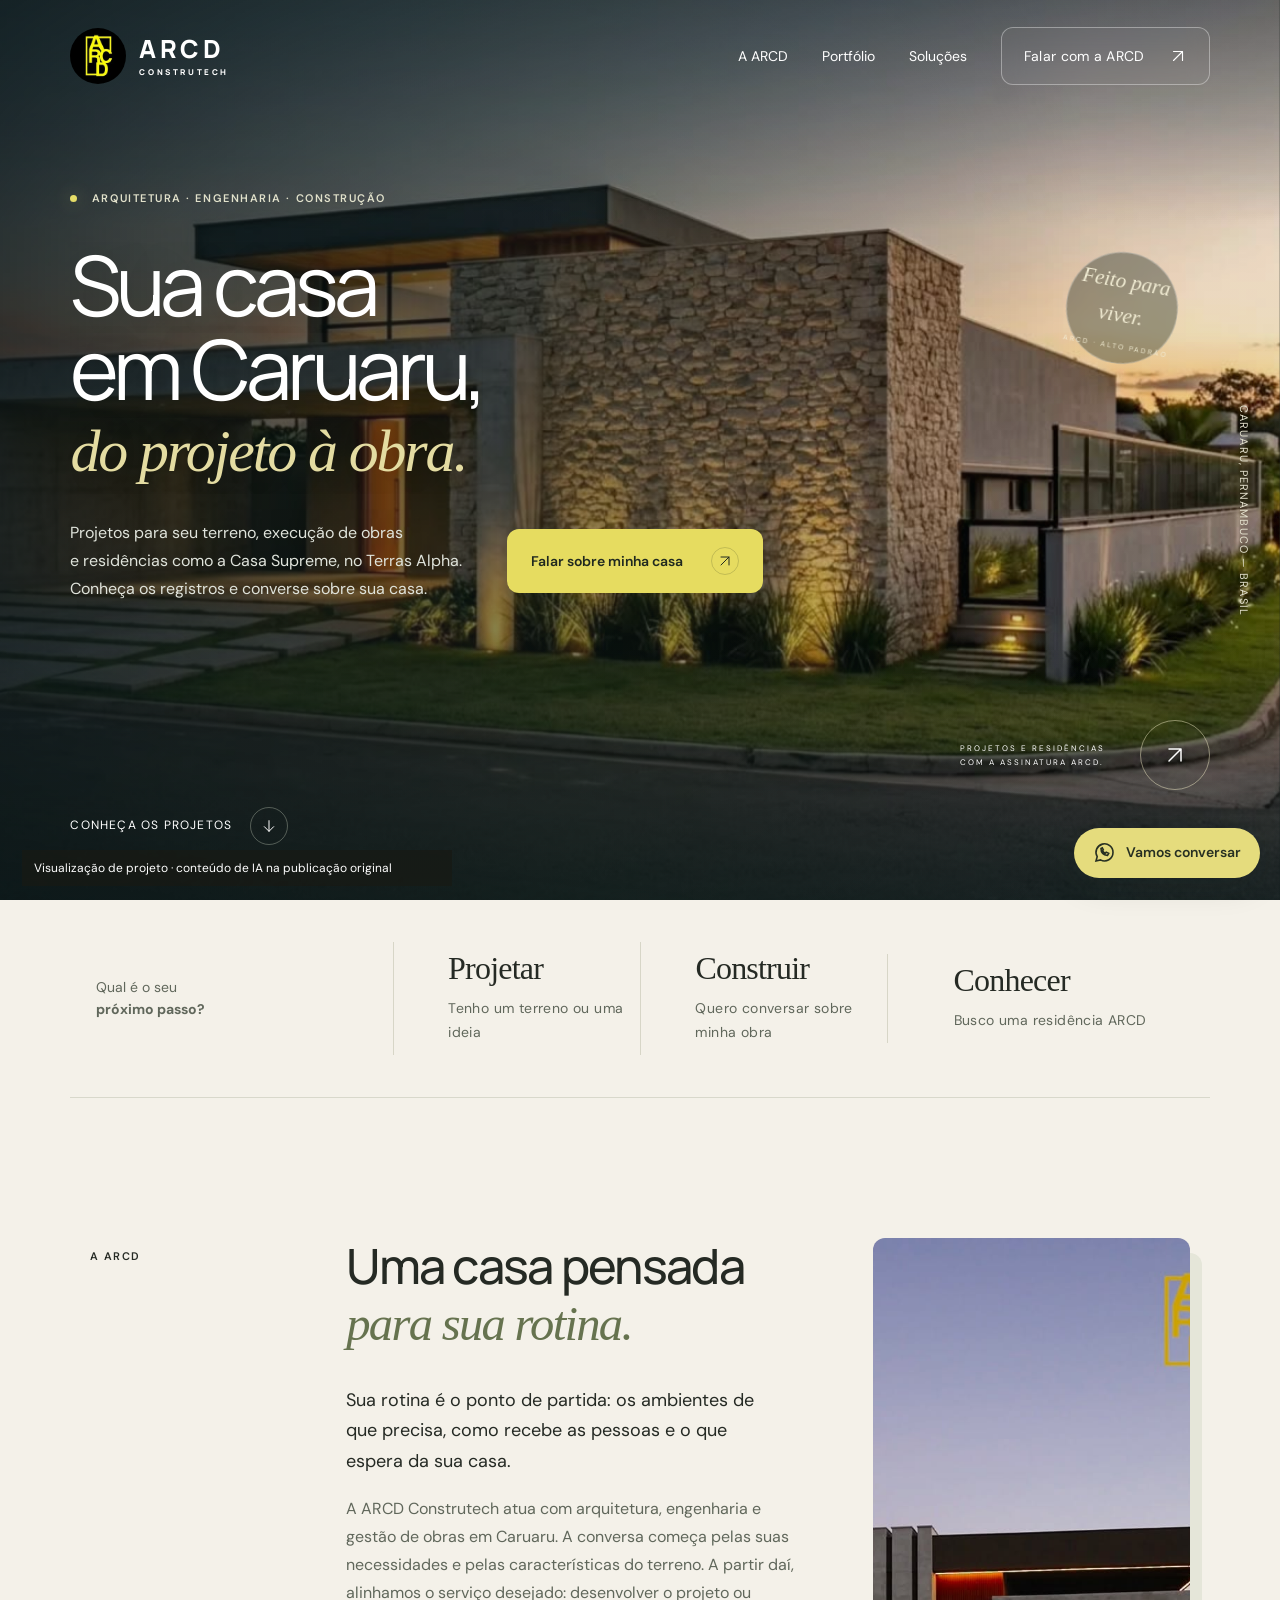
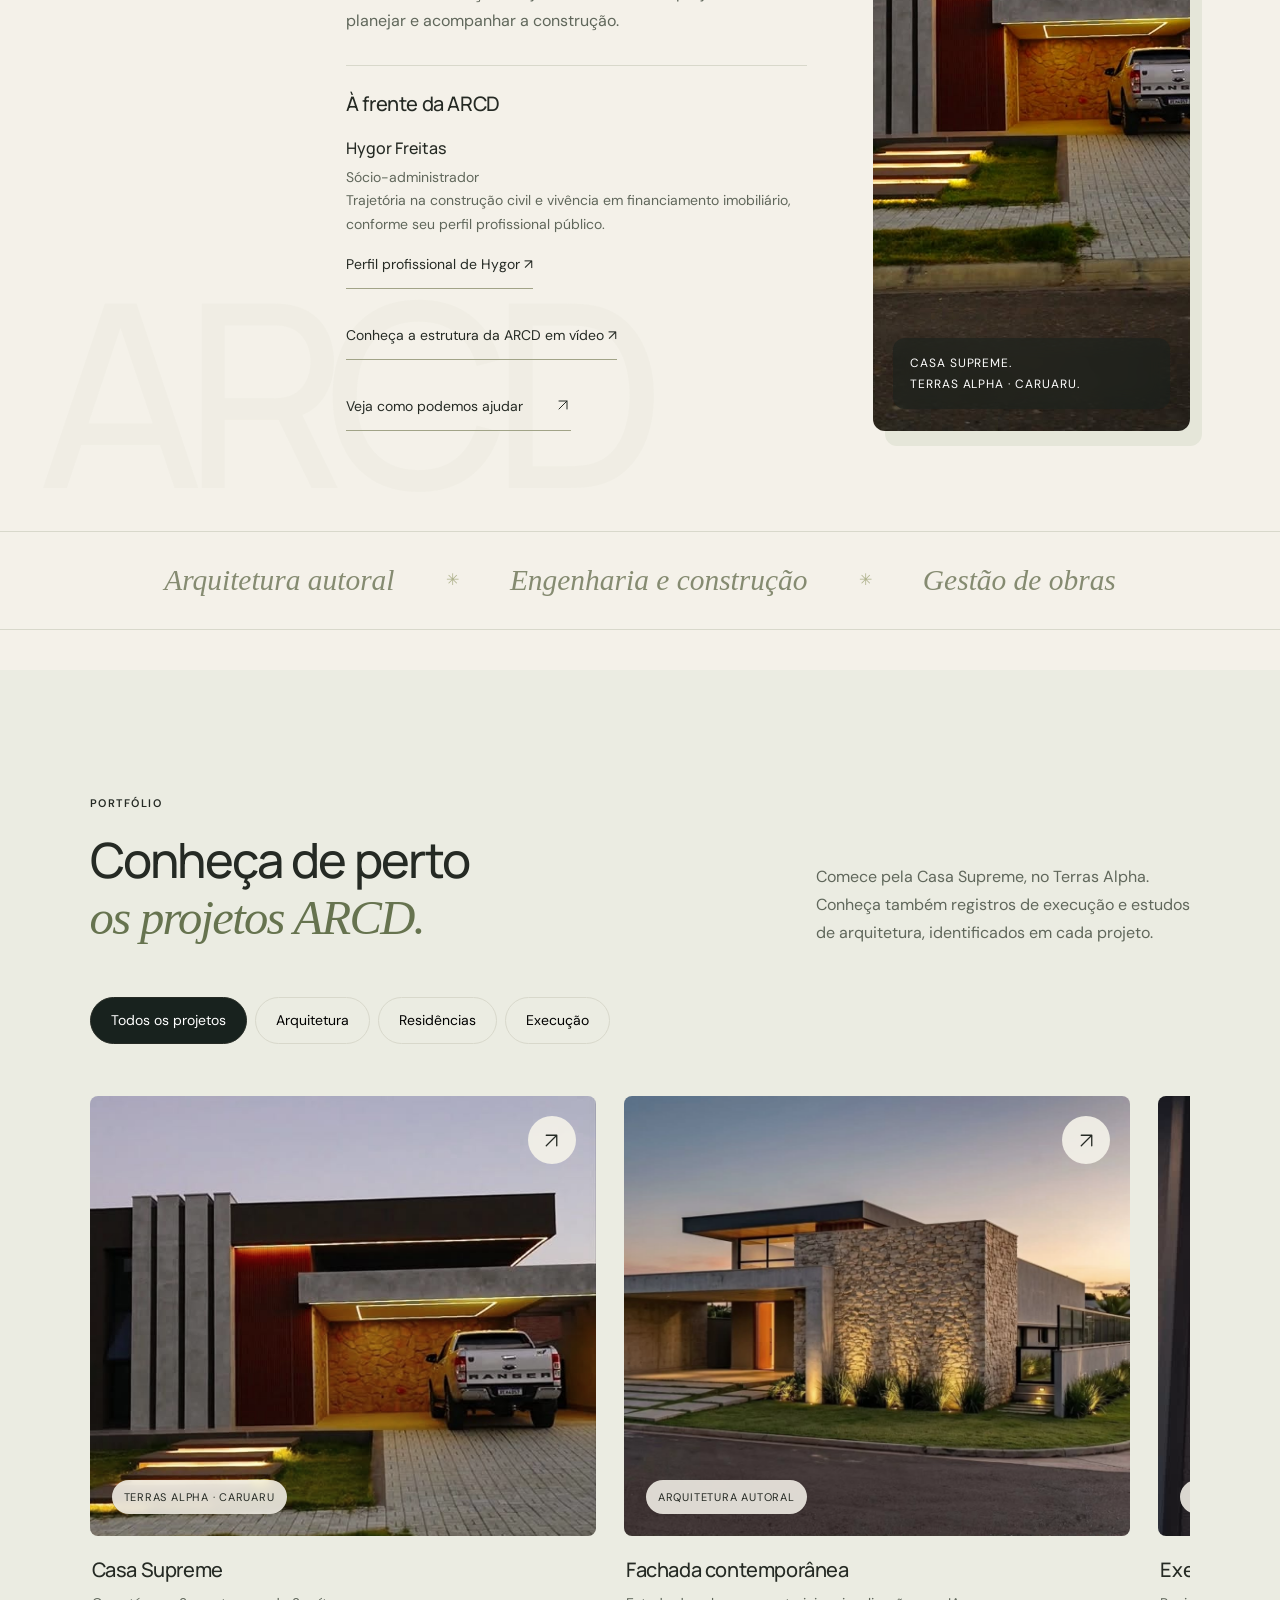
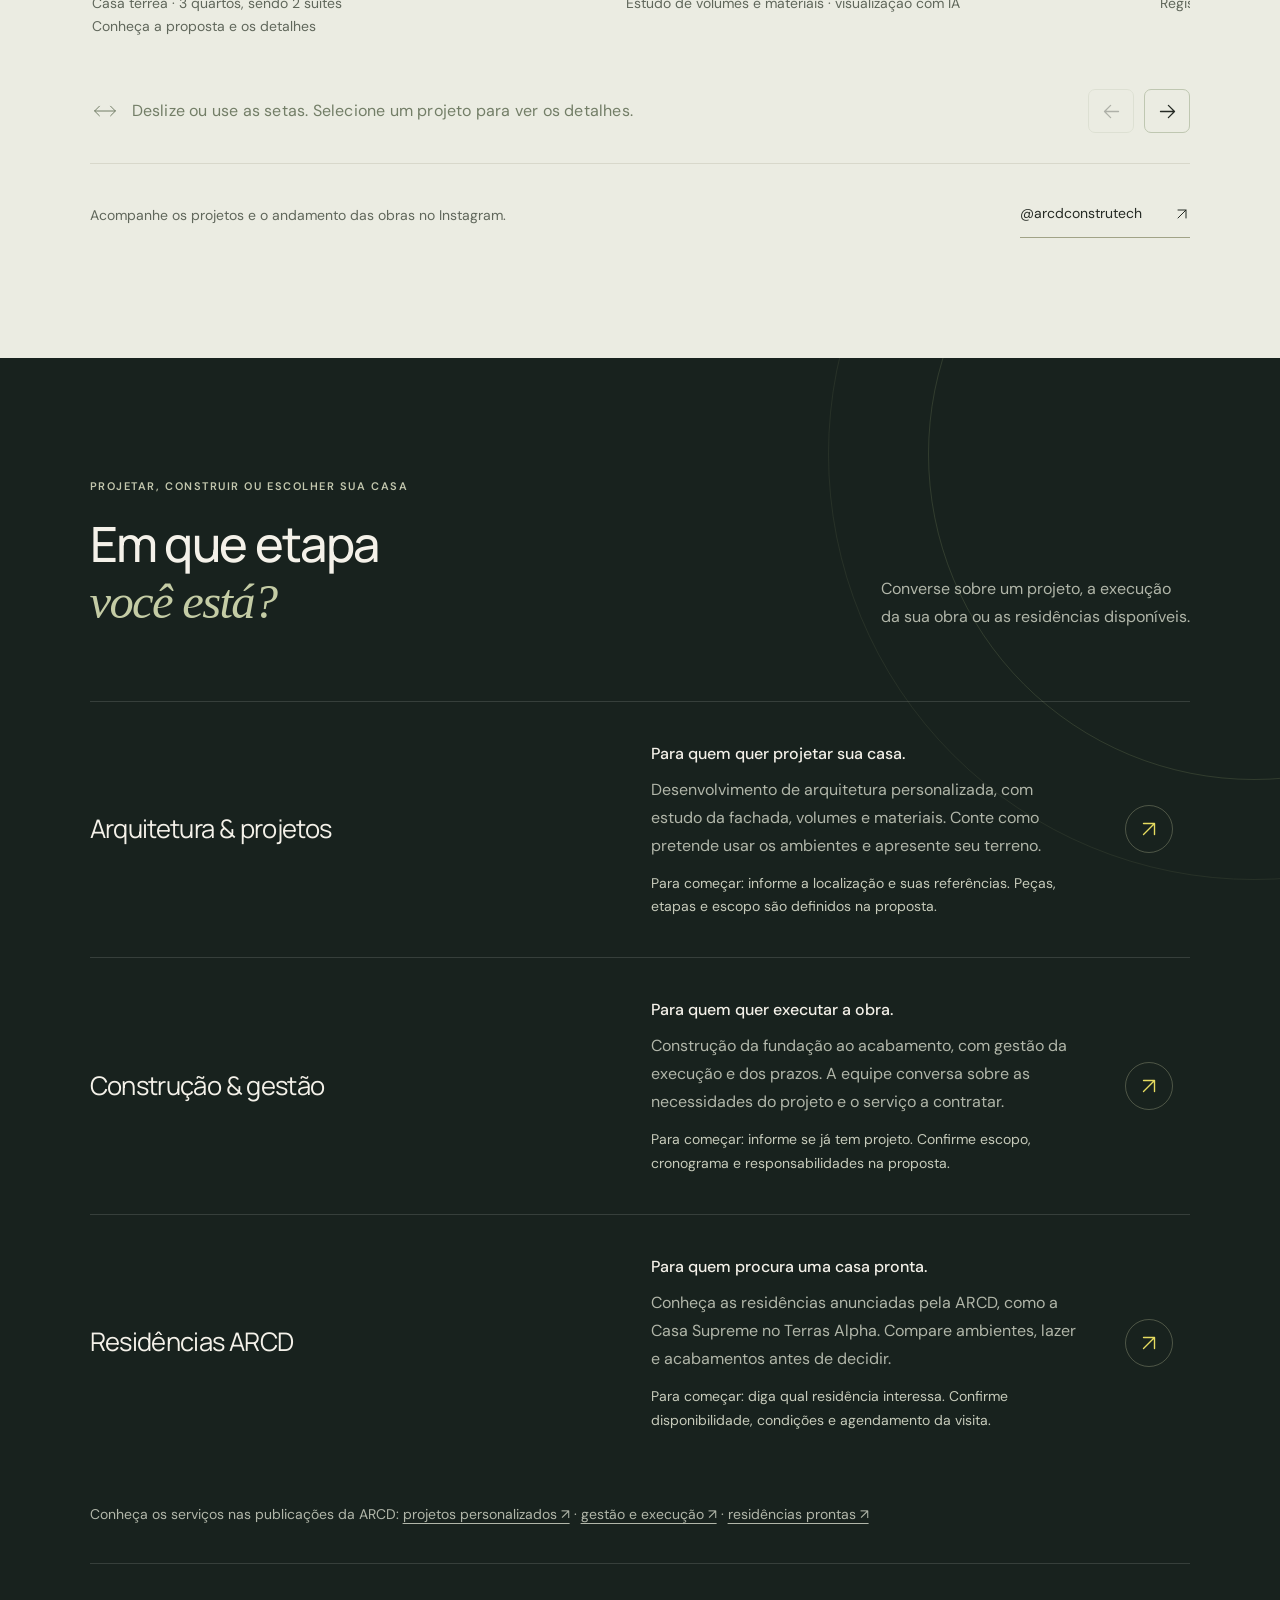
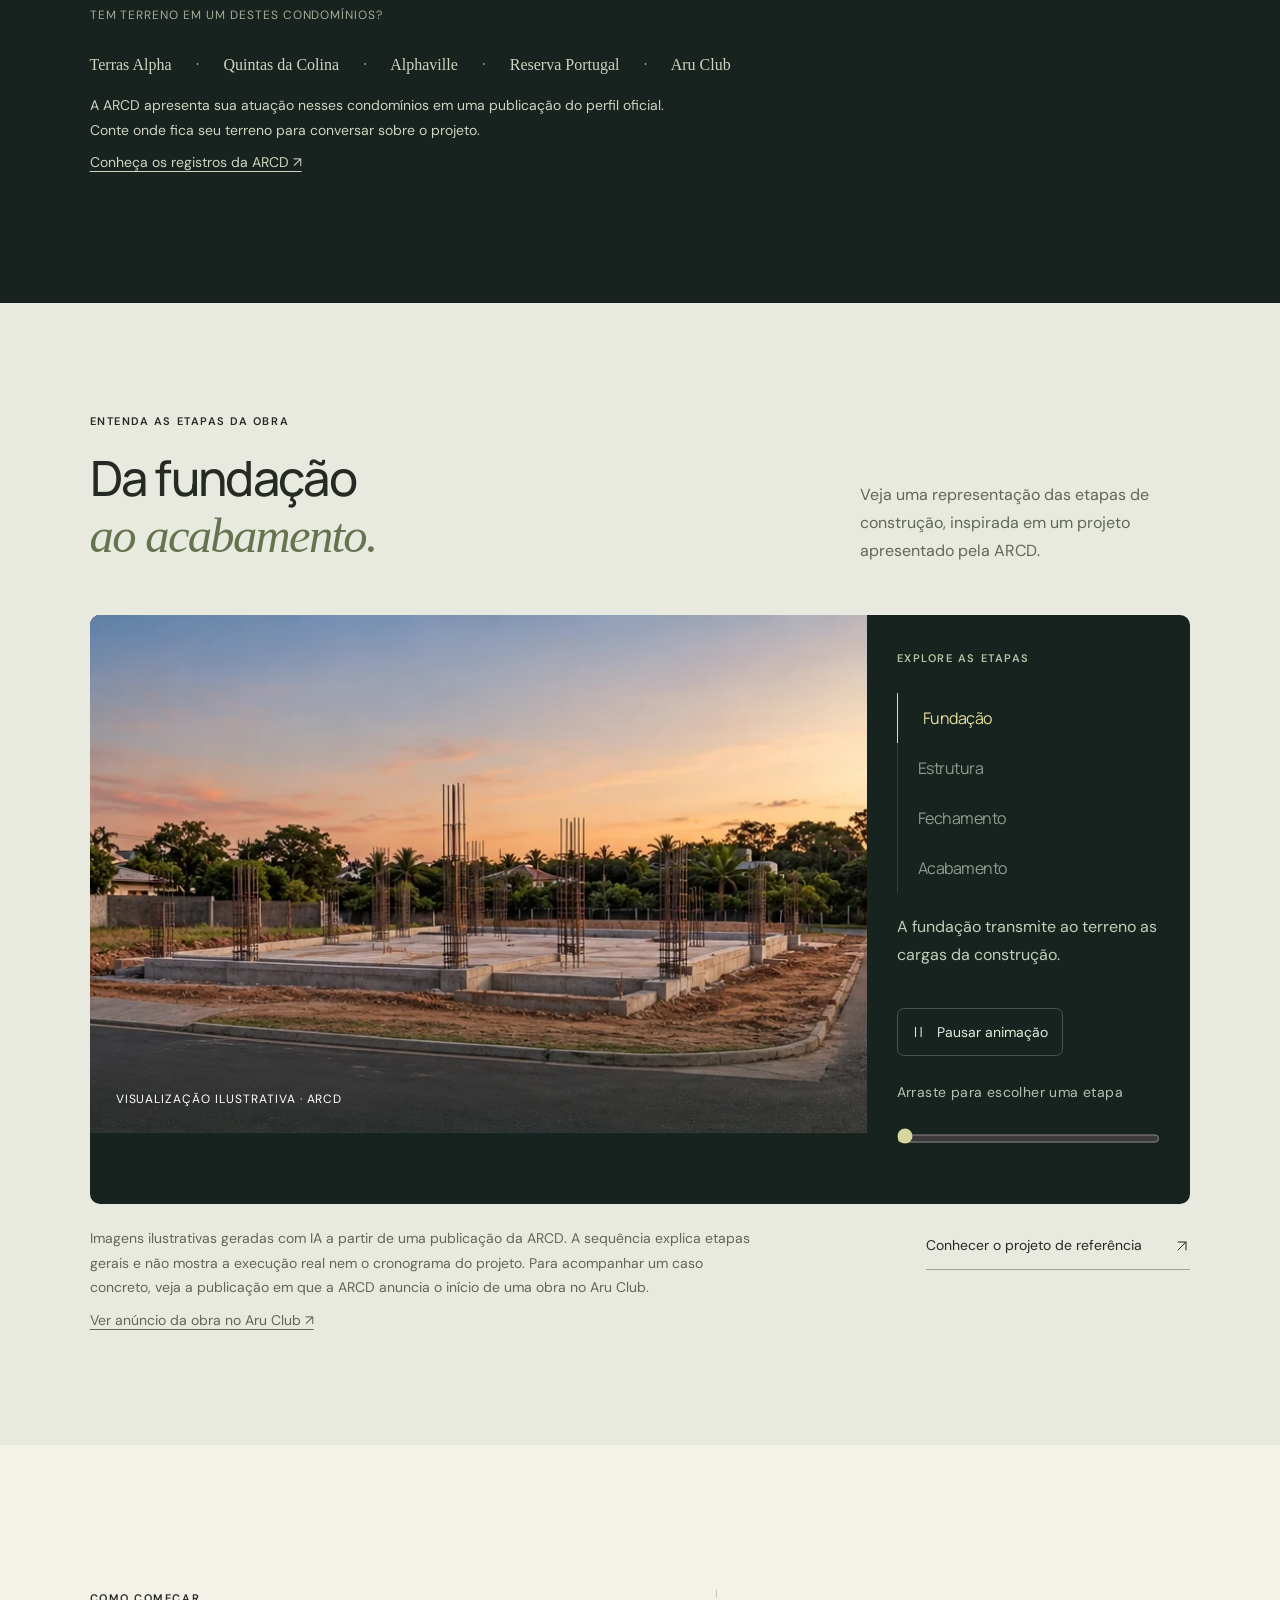
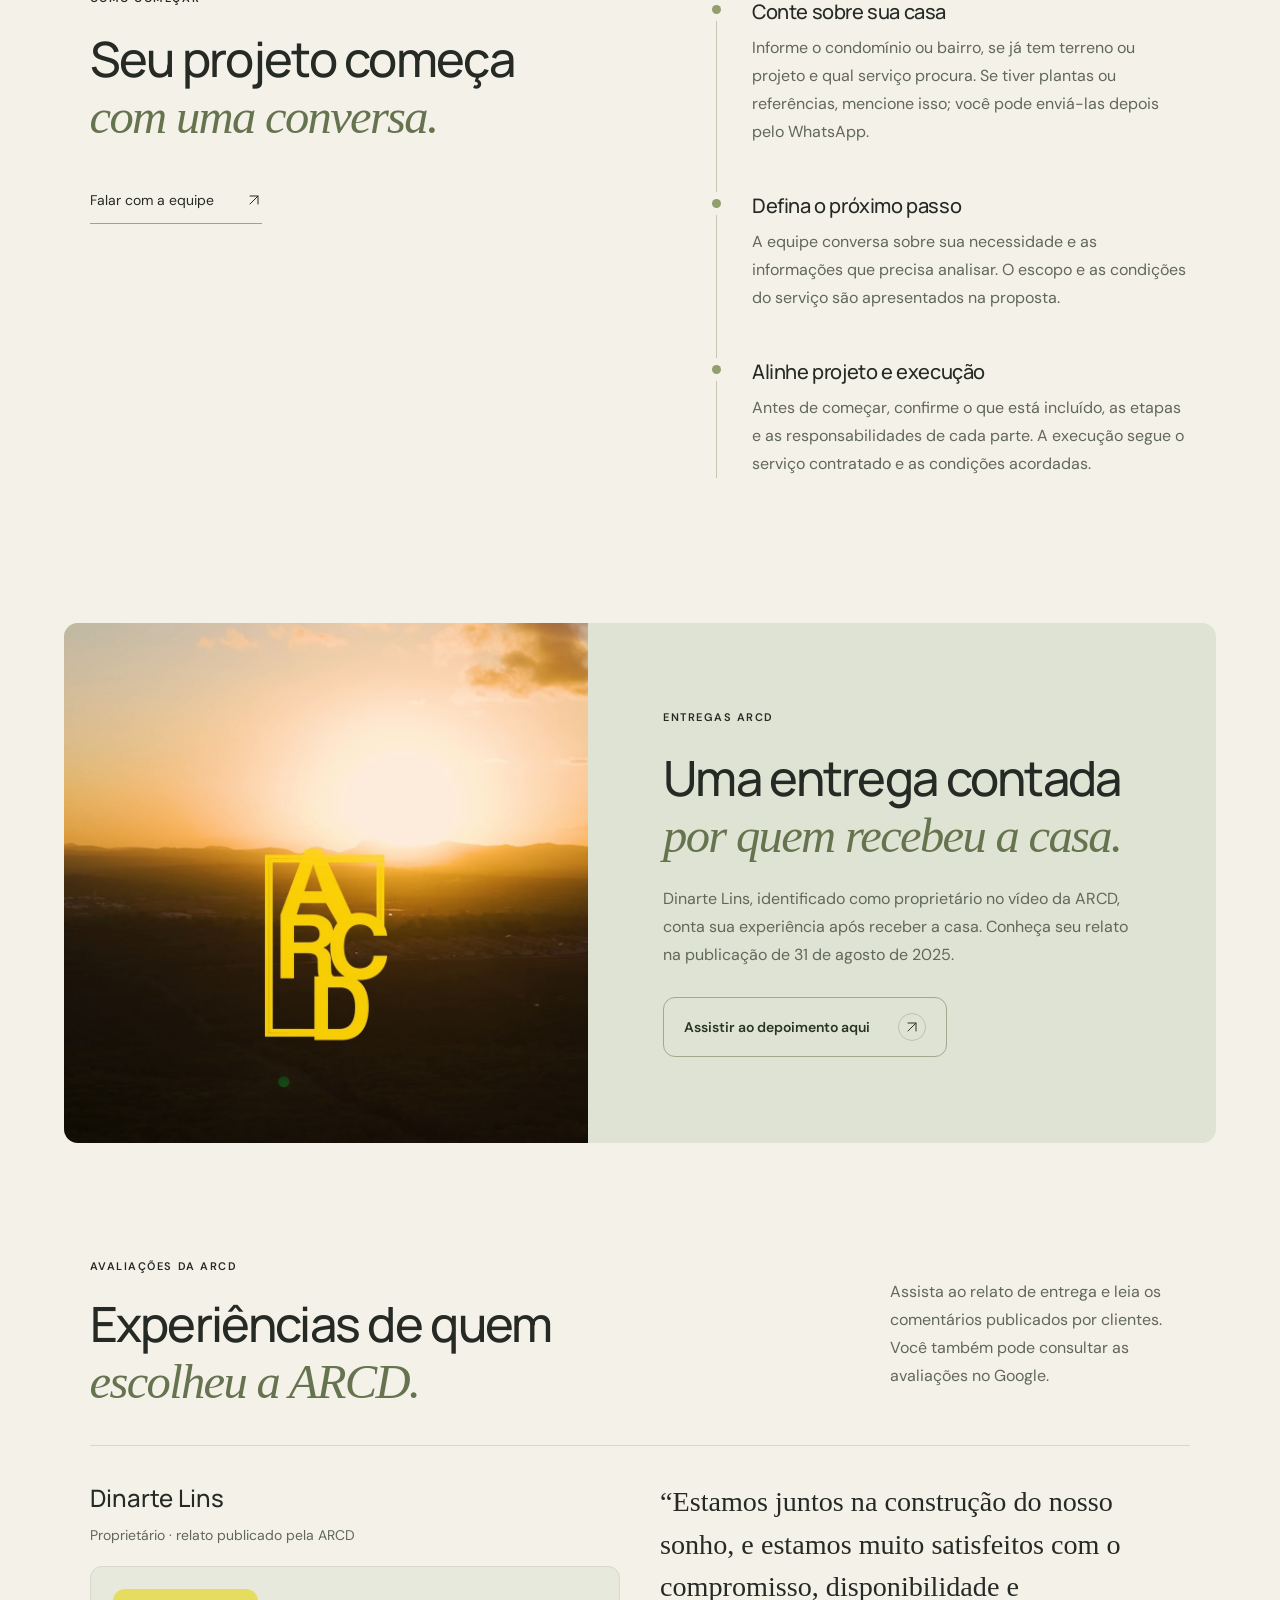
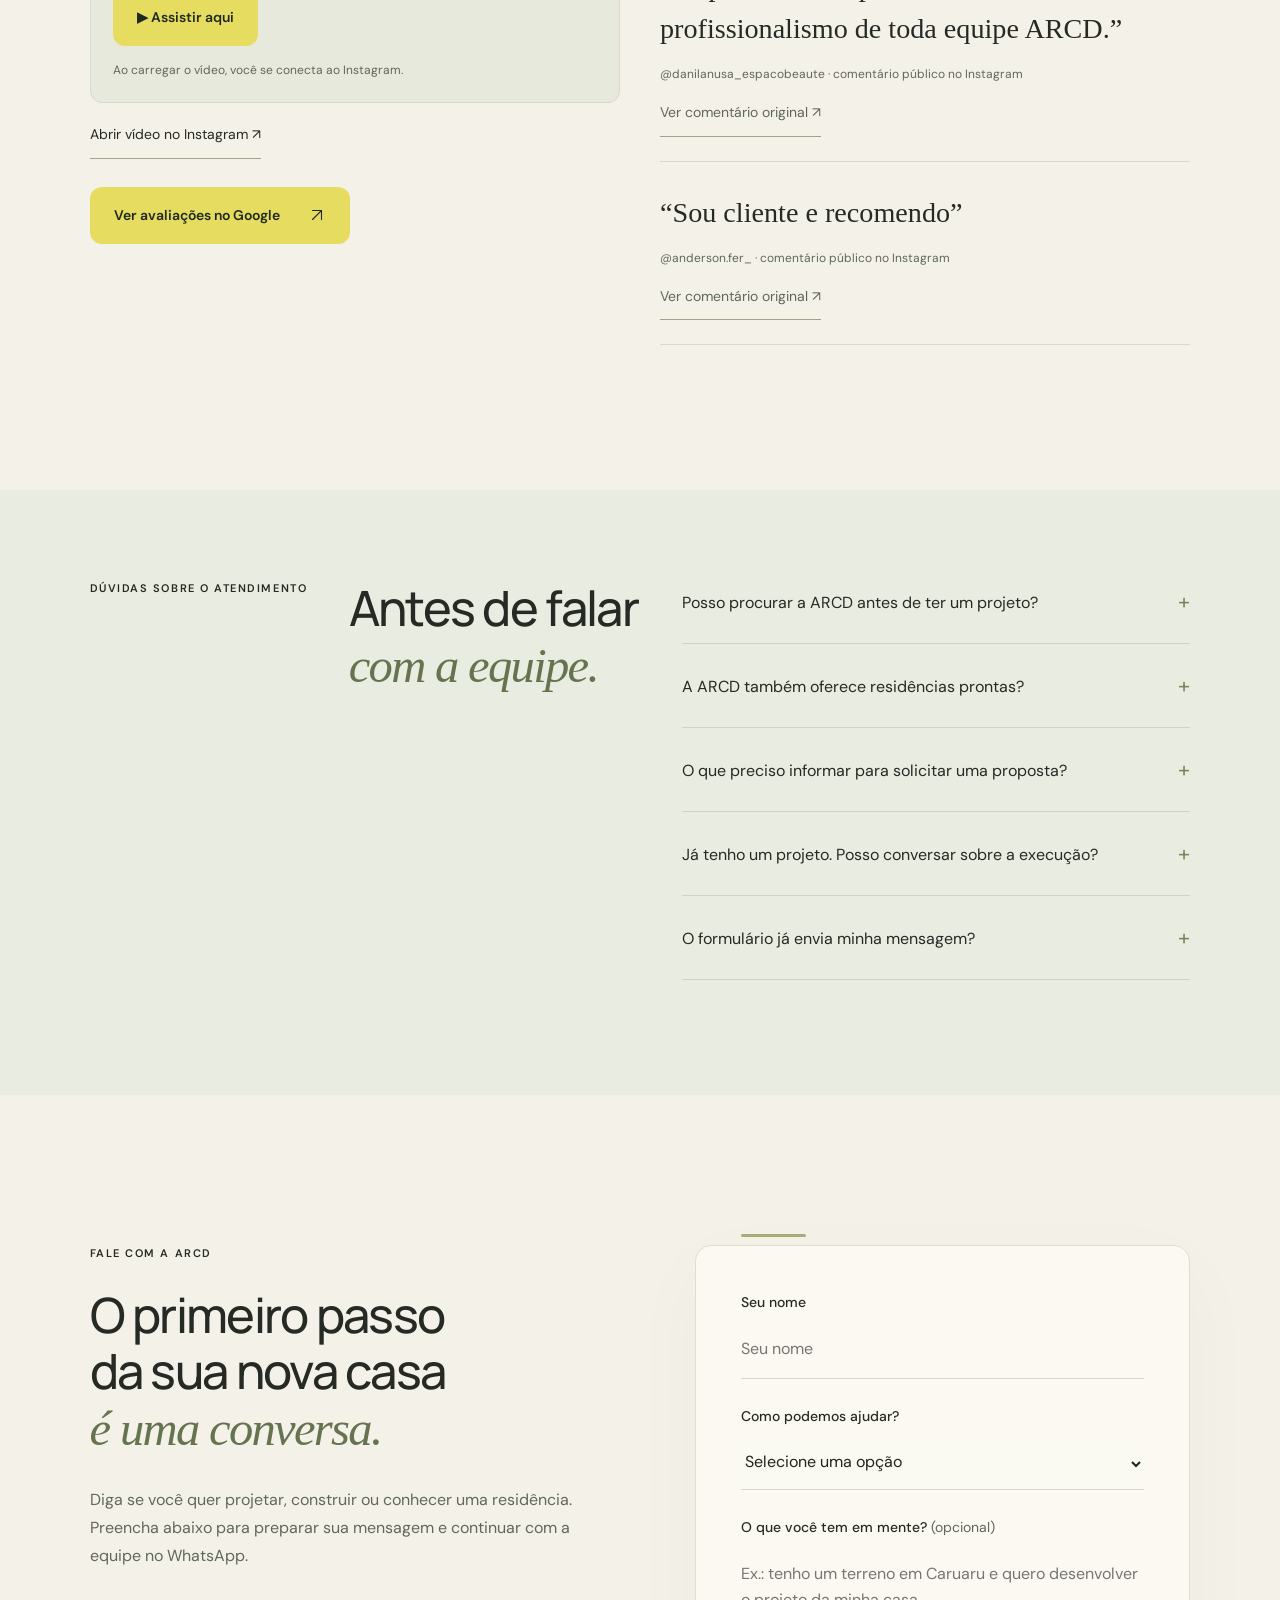
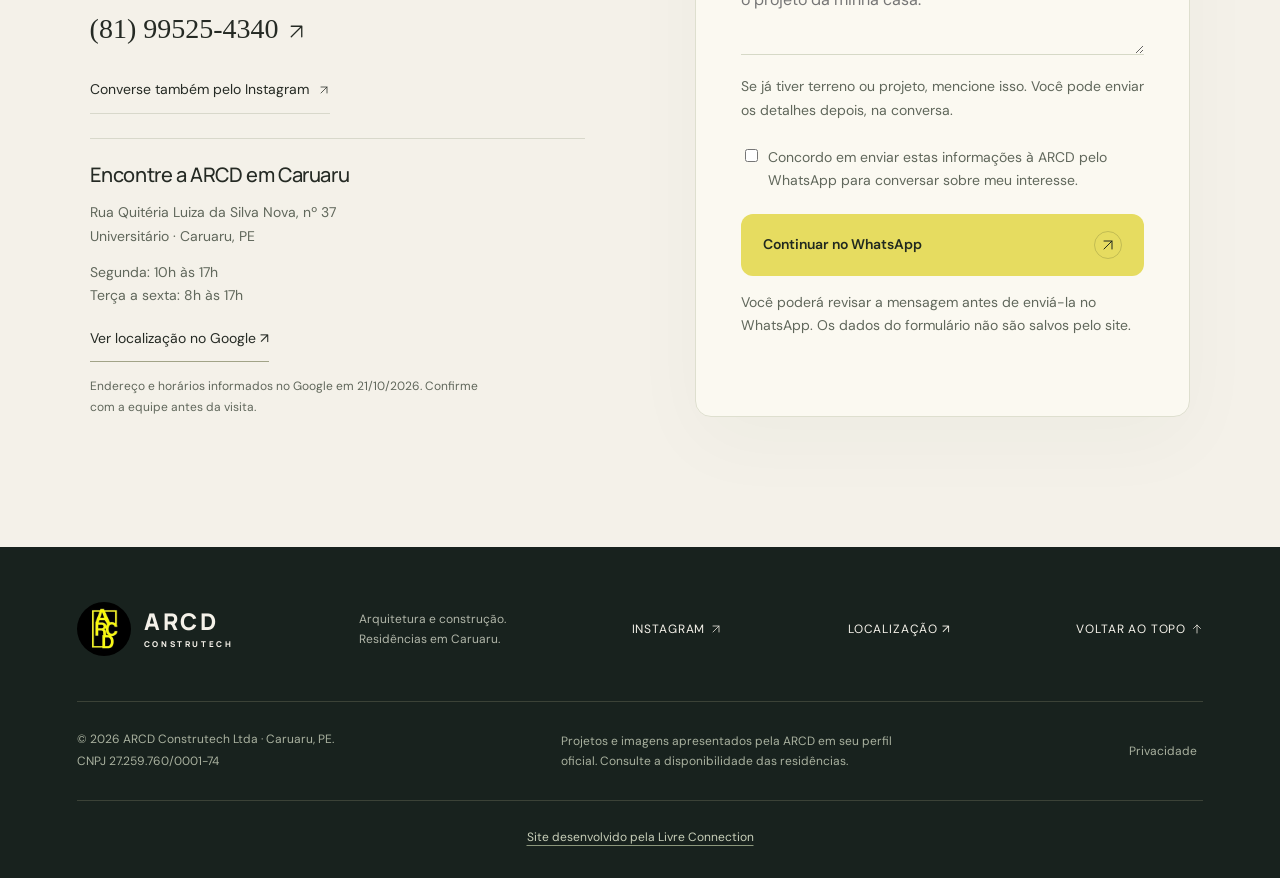
==== commit 1815cc1c: "Embed verified testimonial playback on demand" ====
--- a/index.html
+++ b/index.html
@@ -9,10 +9,10 @@
 <div class="projects" id="project-gallery" role="region" aria-label="Galeria de projetos ARCD" aria-describedby="gallery-hint" tabindex="0"><button class="project featured" data-category="residencias" data-project="supreme"><div class="project-image"><img src="assets/supreme.jpg" alt="Fachada da Casa Supreme, no Terras Alpha Caruaru" loading="lazy" width="640" height="1136"><span class="project-arrow"><svg class="icon-arrow" viewBox="0 0 24 24" aria-hidden="true" focusable="false"><path d="M6 18 18 6M6 6h12v12"/></svg></span><span class="tag">TERRAS ALPHA · CARUARU</span></div><div class="project-info"><h3>Casa Supreme</h3><span>Casa térrea · 3 quartos, sendo 2 suítes<br>Conheça a proposta e os detalhes</span></div></button><button class="project" data-category="arquitetura" data-project="fachada"><div class="project-image"><img src="assets/fachada.jpg" alt="Visualização de fachada ARCD com volumes contemporâneos; conteúdo de IA" loading="lazy" width="1440" height="916"><span class="project-arrow"><svg class="icon-arrow" viewBox="0 0 24 24" aria-hidden="true" focusable="false"><path d="M6 18 18 6M6 6h12v12"/></svg></span><span class="tag">ARQUITETURA AUTORAL</span></div><div class="project-info"><h3>Fachada contemporânea</h3><span>Estudo de volumes e materiais · visualização com IA</span></div></button><button class="project" data-category="execucao" data-project="obra"><div class="project-image"><img src="assets/obra.jpg" alt="Registro da ARCD sobre a execução e os acabamentos de suas obras" loading="lazy" width="640" height="1136"><span class="project-arrow"><svg class="icon-arrow" viewBox="0 0 24 24" aria-hidden="true" focusable="false"><path d="M6 18 18 6M6 6h12v12"/></svg></span><span class="tag">DO PROJETO À ENTREGA</span></div><div class="project-info"><h3>Execução e acabamentos</h3><span>Registro de obra publicado pela ARCD</span></div></button></div><div class="gallery-nav"><p class="gallery-hint" id="gallery-hint"><svg class="icon-arrow" viewBox="0 0 32 20" aria-hidden="true" focusable="false"><path d="M3 10h26M9 4l-6 6 6 6m14-12 6 6-6 6"/></svg>Deslize ou use as setas. Selecione um projeto para ver os detalhes.</p><div class="gallery-buttons"><button type="button" id="gallery-previous" aria-label="Projetos anteriores" aria-controls="project-gallery" disabled><svg class="icon-arrow" viewBox="0 0 24 24" aria-hidden="true" focusable="false"><path d="M20 12H4m7-7-7 7 7 7"/></svg></button><button type="button" id="gallery-next" aria-label="Próximos projetos" aria-controls="project-gallery"><svg class="icon-arrow" viewBox="0 0 24 24" aria-hidden="true" focusable="false"><path d="M4 12h16m-7-7 7 7-7 7"/></svg></button></div></div><div class="portfolio-footer"><p>Acompanhe os projetos e o andamento das obras no Instagram.</p><a class="text-link" href="https://www.instagram.com/arcdconstrutech/" target="_blank" rel="noopener noreferrer">@arcdconstrutech <svg class="icon-arrow" viewBox="0 0 24 24" aria-hidden="true" focusable="false"><path d="M6 18 18 6M6 6h12v12"/></svg></a></div></section>
 <section class="solutions section" id="solucoes"><div class="section-top"><div><div class="eyebrow">PROJETAR, CONSTRUIR OU ESCOLHER SUA CASA</div><h2>Em que etapa<br><em>você está?</em></h2></div><p>Converse sobre um projeto, a execução<br>da sua obra ou as residências disponíveis.</p></div><a class="service" href="#contato" data-interest="Desenvolver um projeto"><h3>Arquitetura & projetos</h3><p><strong>Para quem quer projetar sua casa.</strong> Desenvolvimento de arquitetura personalizada, com estudo da fachada, volumes e materiais. Conte como pretende usar os ambientes e apresente seu terreno. <span class="service-next">Para começar: informe a localização e suas referências. Peças, etapas e escopo são definidos na proposta.</span></p><b><svg class="icon-arrow" viewBox="0 0 24 24" aria-hidden="true" focusable="false"><path d="M6 18 18 6M6 6h12v12"/></svg></b></a><a class="service" href="#contato" data-interest="Construir minha casa"><h3>Construção & gestão</h3><p><strong>Para quem quer executar a obra.</strong> Construção da fundação ao acabamento, com gestão da execução e dos prazos. A equipe conversa sobre as necessidades do projeto e o serviço a contratar. <span class="service-next">Para começar: informe se já tem projeto. Confirme escopo, cronograma e responsabilidades na proposta.</span></p><b><svg class="icon-arrow" viewBox="0 0 24 24" aria-hidden="true" focusable="false"><path d="M6 18 18 6M6 6h12v12"/></svg></b></a><a class="service" href="#contato" data-interest="Conhecer residências"><h3>Residências ARCD</h3><p><strong>Para quem procura uma casa pronta.</strong> Conheça as residências anunciadas pela ARCD, como a Casa Supreme no Terras Alpha. Compare ambientes, lazer e acabamentos antes de decidir. <span class="service-next">Para começar: diga qual residência interessa. Confirme disponibilidade, condições e agendamento da visita.</span></p><b><svg class="icon-arrow" viewBox="0 0 24 24" aria-hidden="true" focusable="false"><path d="M6 18 18 6M6 6h12v12"/></svg></b></a><p class="service-sources">Conheça os serviços nas publicações da ARCD: <a href="https://www.instagram.com/arcdconstrutech/p/DdlHj6bR-td/" target="_blank" rel="noopener noreferrer">projetos personalizados ↗</a> · <a href="https://www.instagram.com/arcdconstrutech/reel/DbqVKavoVsO/" target="_blank" rel="noopener noreferrer">gestão e execução ↗</a> · <a href="https://www.instagram.com/arcdconstrutech/reel/Db3XU1xoy_4/" target="_blank" rel="noopener noreferrer">residências prontas ↗</a></p><div class="places"><span>TEM TERRENO EM UM DESTES CONDOMÍNIOS?</span><p>Terras Alpha <i>·</i> Quintas da Colina <i>·</i> Alphaville <i>·</i> Reserva Portugal <i>·</i> Aru Club</p><p class="places-note">A ARCD apresenta sua atuação nesses condomínios em uma publicação do perfil oficial. Conte onde fica seu terreno para conversar sobre o projeto. <a href="https://www.instagram.com/arcdconstrutech/reel/DcTvtnlI1-K/" target="_blank" rel="noopener noreferrer">Conheça os registros da ARCD ↗</a></p></div></section>
 <section class="construction section" id="construcao"><div class="section-top"><div><div class="eyebrow">ENTENDA AS ETAPAS DA OBRA</div><h2>Da fundação<br><em>ao acabamento.</em></h2></div><p>Veja uma representação das etapas de construção, inspirada em um projeto apresentado pela ARCD.</p></div><div class="build-experience"><div class="build-visual" role="img" aria-label="Visualização ilustrativa de uma residência na etapa de fundação"><div class="construction-frame is-active"></div><div class="construction-frame"></div><div class="construction-frame"></div><div class="construction-frame"></div><span class="build-visual-tag">VISUALIZAÇÃO ILUSTRATIVA · ARCD</span></div><div class="build-player"><div class="eyebrow">EXPLORE AS ETAPAS</div><div class="build-steps" role="group" aria-label="Etapas ilustrativas da construção"><button type="button" data-build-stage="0" aria-pressed="true">Fundação</button><button type="button" data-build-stage="1" aria-pressed="false">Estrutura</button><button type="button" data-build-stage="2" aria-pressed="false">Fechamento</button><button type="button" data-build-stage="3" aria-pressed="false">Acabamento</button></div><p class="build-description">A fundação transmite ao terreno as cargas da construção.</p><button class="build-play" type="button" aria-pressed="true"><svg viewBox="0 0 20 20" fill="none" stroke="currentColor" stroke-width="1.5" aria-hidden="true"><path d="M5 3v14M13 3v14"/></svg><span>Pausar animação</span></button><div class="build-timeline"><label for="build-stage">Arraste para escolher uma etapa</label><input id="build-stage" type="range" min="0" max="3" step="1" value="0" aria-valuetext="Fundação"></div></div></div><div class="build-disclosure"><p>Imagens ilustrativas geradas com IA a partir de uma publicação da ARCD. A sequência explica etapas gerais e não mostra a execução real nem o cronograma do projeto. Para acompanhar um caso concreto, veja a publicação em que a ARCD anuncia o início de uma obra no Aru Club. <a href="https://www.instagram.com/arcdconstrutech/reel/DZvgB97xdLY/" target="_blank" rel="noopener noreferrer">Ver anúncio da obra no Aru Club ↗</a></p><a class="text-link" href="https://www.instagram.com/arcdconstrutech/p/DdlHj6bR-td/" target="_blank" rel="noopener noreferrer">Conhecer o projeto de referência <svg class="icon-arrow" viewBox="0 0 24 24" aria-hidden="true" focusable="false"><path d="M6 18 18 6M6 6h12v12"/></svg></a></div></section><section class="journey section"><div><div class="eyebrow">COMO COMEÇAR</div><h2>Seu projeto começa<br><em>com uma conversa.</em></h2><a class="text-link" href="#contato">Falar com a equipe <svg class="icon-arrow" viewBox="0 0 24 24" aria-hidden="true" focusable="false"><path d="M6 18 18 6M6 6h12v12"/></svg></a></div><ol><li><div><h3>Conte sobre sua casa</h3><p>Informe o condomínio ou bairro, se já tem terreno ou projeto e qual serviço procura. Se tiver plantas ou referências, mencione isso; você pode enviá-las depois pelo WhatsApp.</p></div></li><li><div><h3>Defina o próximo passo</h3><p>A equipe conversa sobre sua necessidade e as informações que precisa analisar. O escopo e as condições do serviço são apresentados na proposta.</p></div></li><li><div><h3>Alinhe projeto e execução</h3><p>Antes de começar, confirme o que está incluído, as etapas e as responsabilidades de cada parte. A execução segue o serviço contratado e as condições acordadas.</p></div></li></ol></section>
-<section class="testimonial"><img src="assets/cliente.jpg" alt="Marca ARCD sobre paisagem ao pôr do sol, na capa do vídeo de entrega" loading="lazy" width="1080" height="1920"><div><div class="eyebrow">ENTREGAS ARCD</div><h2>Uma entrega contada<br><em>por quem recebeu a casa.</em></h2><p>Dinarte Lins, identificado como proprietário no vídeo da ARCD, conta sua experiência após receber a casa. Conheça seu relato na publicação de 31 de agosto de 2025.</p><a class="button outline" href="https://www.instagram.com/arcdconstrutech/reel/DOBc_SDCkM-/" target="_blank" rel="noopener noreferrer">Assistir ao depoimento no Instagram <span><svg class="icon-arrow" viewBox="0 0 24 24" aria-hidden="true" focusable="false"><path d="M6 18 18 6M6 6h12v12"/></svg></span></a></div></section>
-<section class="reviews section" id="avaliacoes" aria-labelledby="reviews-title"><div class="section-top"><div><div class="eyebrow">AVALIAÇÕES DA ARCD</div><h2 id="reviews-title">Leia as avaliações<br><em>na fonte.</em></h2></div><p>Consulte os relatos disponíveis no perfil da ARCD no Google e tire suas dúvidas com a equipe antes de contratar.</p></div><div class="review-board review-board-live"><div><a class="button" href="https://www.google.com/maps?cid=8965470404311113653" target="_blank" rel="noopener noreferrer">Ver avaliações no Google <svg class="icon-arrow" viewBox="0 0 24 24" aria-hidden="true" focusable="false"><path d="M6 18 18 6M6 6h12v12"/></svg></a></div><div class="review-invitation"><figure class="verified-comment"><blockquote>“Estamos juntos na construção do nosso sonho, e estamos muito satisfeitos com o compromisso, disponibilidade e profissionalismo de toda equipe ARCD.”</blockquote><figcaption>@danilanusa_espacobeaute · comentário público no Instagram<br><a class="text-link" href="https://www.instagram.com/p/DbdYf90o8sd/c/18109120052045270/" target="_blank" rel="noopener noreferrer">Ver comentário original ↗</a></figcaption></figure><h3>Conheça a experiência de uma entrega</h3><p>Dinarte Lins compartilha sua experiência como proprietário em um vídeo publicado pela ARCD. Assista ao relato completo na fonte.</p><a class="text-link" href="https://www.instagram.com/arcdconstrutech/reel/DOBc_SDCkM-/" target="_blank" rel="noopener noreferrer">Ver depoimento em vídeo <span aria-hidden="true">↗</span></a></div></div></section><section class="section faq" id="duvidas"><div class="eyebrow">DÚVIDAS SOBRE O ATENDIMENTO</div><h2>Antes de falar<br><em>com a equipe.</em></h2><div><details><summary>Posso procurar a ARCD antes de ter um projeto?</summary><p>Sim. Conte sua ideia e informe se já tem terreno. A equipe poderá orientar a conversa sobre o projeto e a construção.</p></details><details><summary>A ARCD também oferece residências prontas?</summary><p>A ARCD também apresenta residências para quem procura uma casa pronta. Consulte a equipe para confirmar a disponibilidade e combinar uma visita.</p></details><details><summary>O que preciso informar para solicitar uma proposta?</summary><p>Informe a localização do terreno, o serviço desejado e se já existe um projeto. Se tiver plantas ou outras referências, mencione isso na conversa. O escopo, os valores e os prazos dependem da análise dessas informações.</p></details><details><summary>Já tenho um projeto. Posso conversar sobre a execução?</summary><p>Sim. Selecione “Construir minha casa” no formulário e informe que já tem um projeto. A equipe poderá analisar os documentos e conversar sobre o escopo necessário para a obra.</p></details><details><summary>O formulário já envia minha mensagem?</summary><p>O formulário prepara o texto e abre o WhatsApp. Você pode revisar e editar a mensagem antes de enviá-la. A conversa só chega à equipe quando você confirma o envio no WhatsApp.</p></details></div></section><section class="section contact" id="contato"><div><div class="eyebrow">FALE COM A ARCD</div><h2>O primeiro passo<br>da sua nova casa<br><em>é uma conversa.</em></h2><p>Diga se você quer projetar, construir ou conhecer uma residência.<br>Preencha abaixo para preparar sua mensagem e continuar com a equipe no WhatsApp.</p><a class="phone" href="tel:+5581995254340">(81) 99525-4340 <svg class="icon-arrow" viewBox="0 0 24 24" aria-hidden="true" focusable="false"><path d="M6 18 18 6M6 6h12v12"/></svg></a><a class="instagram" href="https://www.instagram.com/arcdconstrutech/" target="_blank" rel="noopener noreferrer">Converse também pelo Instagram <svg class="icon-arrow" viewBox="0 0 24 24" aria-hidden="true" focusable="false"><path d="M6 18 18 6M6 6h12v12"/></svg></a><div class="contact-location"><h3>Encontre a ARCD em Caruaru</h3><p>Rua Quitéria Luiza da Silva Nova, nº 37<br>Universitário · Caruaru, PE</p><p>Segunda: 10h às 17h<br>Terça a sexta: 8h às 17h</p><a class="text-link" href="https://www.google.com/maps?cid=8965470404311113653" target="_blank" rel="noopener noreferrer">Ver localização no Google ↗</a><small>Endereço e horários informados no Google em 21/10/2026. Confirme com a equipe antes da visita.</small></div></div><form id="lead-form"><label for="name">Seu nome</label><input id="name" name="name" placeholder="Seu nome" required minlength="2" autocomplete="name" maxlength="80"><label for="interest">Como podemos ajudar?</label><select id="interest" name="interest" required autocomplete="off"><option value="">Selecione uma opção</option><option>Construir minha casa</option><option>Desenvolver um projeto</option><option>Conhecer residências</option><option>Conversar sobre uma obra</option></select><label for="message">O que você tem em mente? <span>(opcional)</span></label><textarea id="message" name="message" autocomplete="off" placeholder="Ex.: tenho um terreno em Caruaru e quero desenvolver o projeto da minha casa." rows="3" maxlength="1500" aria-describedby="message-help"></textarea><small id="message-help" class="field-help">Se já tiver terreno ou projeto, mencione isso. Você pode enviar os detalhes depois, na conversa.</small><label class="consent"><input type="checkbox" name="consent" required> <span>Concordo em enviar estas informações à ARCD pelo WhatsApp para conversar sobre meu interesse.</span></label><button type="submit" class="button">Continuar no WhatsApp <span><svg class="icon-arrow" viewBox="0 0 24 24" aria-hidden="true" focusable="false"><path d="M6 18 18 6M6 6h12v12"/></svg></span></button><small>Você poderá revisar a mensagem antes de enviá-la no WhatsApp. Os dados do formulário não são salvos pelo site.</small><p id="form-status" role="status"></p><noscript><p>Para conversar, ligue para (81) 99525-4340 ou use o botão flutuante do WhatsApp.</p></noscript></form></section>
+<section class="testimonial"><img src="assets/cliente.jpg" alt="Marca ARCD sobre paisagem ao pôr do sol, na capa do vídeo de entrega" loading="lazy" width="1080" height="1920"><div><div class="eyebrow">ENTREGAS ARCD</div><h2>Uma entrega contada<br><em>por quem recebeu a casa.</em></h2><p>Dinarte Lins, identificado como proprietário no vídeo da ARCD, conta sua experiência após receber a casa. Conheça seu relato na publicação de 31 de agosto de 2025.</p><a class="button outline" href="#avaliacoes">Assistir ao depoimento aqui <span><svg class="icon-arrow" viewBox="0 0 24 24" aria-hidden="true" focusable="false"><path d="M6 18 18 6M6 6h12v12"/></svg></span></a></div></section>
+<section class="reviews section" id="avaliacoes" aria-labelledby="reviews-title"><div class="section-top"><div><div class="eyebrow">AVALIAÇÕES DA ARCD</div><h2 id="reviews-title">Experiências de quem<br><em>escolheu a ARCD.</em></h2></div><p>Assista ao relato de entrega e leia os comentários publicados por clientes. Você também pode consultar as avaliações no Google.</p></div><div class="review-board review-board-live"><div><article class="testimonial-video"><h3>Dinarte Lins</h3><p>Proprietário · relato publicado pela ARCD</p><div class="instagram-player" data-instagram-post="https://www.instagram.com/p/DOBc_SDCkM-/"><button type="button" class="button load-testimonial">▶ Assistir aqui</button><p class="video-notice">Ao carregar o vídeo, você se conecta ao Instagram.</p><div class="instagram-mount" aria-live="polite"></div></div><a class="text-link" href="https://www.instagram.com/arcdconstrutech/reel/DOBc_SDCkM-/" target="_blank" rel="noopener noreferrer">Abrir vídeo no Instagram ↗</a></article><a class="button" href="https://www.google.com/maps?cid=8965470404311113653" target="_blank" rel="noopener noreferrer">Ver avaliações no Google <svg class="icon-arrow" viewBox="0 0 24 24" aria-hidden="true" focusable="false"><path d="M6 18 18 6M6 6h12v12"/></svg></a></div><div class="review-invitation"><figure class="verified-comment"><blockquote>“Estamos juntos na construção do nosso sonho, e estamos muito satisfeitos com o compromisso, disponibilidade e profissionalismo de toda equipe ARCD.”</blockquote><figcaption>@danilanusa_espacobeaute · comentário público no Instagram<br><a class="text-link" href="https://www.instagram.com/p/DbdYf90o8sd/c/18109120052045270/" target="_blank" rel="noopener noreferrer">Ver comentário original ↗</a></figcaption></figure><figure class="verified-comment"><blockquote>“Sou cliente e recomendo”</blockquote><figcaption>@anderson.fer_ · comentário público no Instagram<br><a class="text-link" href="https://www.instagram.com/p/DcTvtnlI1-K/c/18128335507678296/" target="_blank" rel="noopener noreferrer">Ver comentário original ↗</a></figcaption></figure></div></div></section><section class="section faq" id="duvidas"><div class="eyebrow">DÚVIDAS SOBRE O ATENDIMENTO</div><h2>Antes de falar<br><em>com a equipe.</em></h2><div><details><summary>Posso procurar a ARCD antes de ter um projeto?</summary><p>Sim. Conte sua ideia e informe se já tem terreno. A equipe poderá orientar a conversa sobre o projeto e a construção.</p></details><details><summary>A ARCD também oferece residências prontas?</summary><p>A ARCD também apresenta residências para quem procura uma casa pronta. Consulte a equipe para confirmar a disponibilidade e combinar uma visita.</p></details><details><summary>O que preciso informar para solicitar uma proposta?</summary><p>Informe a localização do terreno, o serviço desejado e se já existe um projeto. Se tiver plantas ou outras referências, mencione isso na conversa. O escopo, os valores e os prazos dependem da análise dessas informações.</p></details><details><summary>Já tenho um projeto. Posso conversar sobre a execução?</summary><p>Sim. Selecione “Construir minha casa” no formulário e informe que já tem um projeto. A equipe poderá analisar os documentos e conversar sobre o escopo necessário para a obra.</p></details><details><summary>O formulário já envia minha mensagem?</summary><p>O formulário prepara o texto e abre o WhatsApp. Você pode revisar e editar a mensagem antes de enviá-la. A conversa só chega à equipe quando você confirma o envio no WhatsApp.</p></details></div></section><section class="section contact" id="contato"><div><div class="eyebrow">FALE COM A ARCD</div><h2>O primeiro passo<br>da sua nova casa<br><em>é uma conversa.</em></h2><p>Diga se você quer projetar, construir ou conhecer uma residência.<br>Preencha abaixo para preparar sua mensagem e continuar com a equipe no WhatsApp.</p><a class="phone" href="tel:+5581995254340">(81) 99525-4340 <svg class="icon-arrow" viewBox="0 0 24 24" aria-hidden="true" focusable="false"><path d="M6 18 18 6M6 6h12v12"/></svg></a><a class="instagram" href="https://www.instagram.com/arcdconstrutech/" target="_blank" rel="noopener noreferrer">Converse também pelo Instagram <svg class="icon-arrow" viewBox="0 0 24 24" aria-hidden="true" focusable="false"><path d="M6 18 18 6M6 6h12v12"/></svg></a><div class="contact-location"><h3>Encontre a ARCD em Caruaru</h3><p>Rua Quitéria Luiza da Silva Nova, nº 37<br>Universitário · Caruaru, PE</p><p>Segunda: 10h às 17h<br>Terça a sexta: 8h às 17h</p><a class="text-link" href="https://www.google.com/maps?cid=8965470404311113653" target="_blank" rel="noopener noreferrer">Ver localização no Google ↗</a><small>Endereço e horários informados no Google em 21/10/2026. Confirme com a equipe antes da visita.</small></div></div><form id="lead-form"><label for="name">Seu nome</label><input id="name" name="name" placeholder="Seu nome" required minlength="2" autocomplete="name" maxlength="80"><label for="interest">Como podemos ajudar?</label><select id="interest" name="interest" required autocomplete="off"><option value="">Selecione uma opção</option><option>Construir minha casa</option><option>Desenvolver um projeto</option><option>Conhecer residências</option><option>Conversar sobre uma obra</option></select><label for="message">O que você tem em mente? <span>(opcional)</span></label><textarea id="message" name="message" autocomplete="off" placeholder="Ex.: tenho um terreno em Caruaru e quero desenvolver o projeto da minha casa." rows="3" maxlength="1500" aria-describedby="message-help"></textarea><small id="message-help" class="field-help">Se já tiver terreno ou projeto, mencione isso. Você pode enviar os detalhes depois, na conversa.</small><label class="consent"><input type="checkbox" name="consent" required> <span>Concordo em enviar estas informações à ARCD pelo WhatsApp para conversar sobre meu interesse.</span></label><button type="submit" class="button">Continuar no WhatsApp <span><svg class="icon-arrow" viewBox="0 0 24 24" aria-hidden="true" focusable="false"><path d="M6 18 18 6M6 6h12v12"/></svg></span></button><small>Você poderá revisar a mensagem antes de enviá-la no WhatsApp. Os dados do formulário não são salvos pelo site.</small><p id="form-status" role="status"></p><noscript><p>Para conversar, ligue para (81) 99525-4340 ou use o botão flutuante do WhatsApp.</p></noscript></form></section>
 
 </main><footer><div class="footer-top"><a class="brand" href="#inicio"><img src="assets/logo.jpg" alt="ARCD" width="54" height="54"><span>ARCD<small>CONSTRUTECH</small></span></a><p>Arquitetura e construção.<br>Residências em Caruaru.</p><a href="https://www.instagram.com/arcdconstrutech/" target="_blank" rel="noopener noreferrer">INSTAGRAM <svg class="icon-arrow" viewBox="0 0 24 24" aria-hidden="true" focusable="false"><path d="M6 18 18 6M6 6h12v12"/></svg></a><a href="https://www.google.com/maps?cid=8965470404311113653" target="_blank" rel="noopener noreferrer">LOCALIZAÇÃO ↗</a><a href="#inicio">VOLTAR AO TOPO <svg class="icon-arrow" viewBox="0 0 24 24" aria-hidden="true" focusable="false"><path d="M12 20V4m-7 7 7-7 7 7"/></svg></a></div><div class="footer-bottom"><span>© <span id="year">2026</span> ARCD Construtech Ltda · Caruaru, PE.<br>CNPJ 27.259.760/0001-74</span><small>Projetos e imagens apresentados pela ARCD em seu perfil oficial. Consulte a disponibilidade das residências.</small><button id="privacy-button">Privacidade</button></div><div class="footer-credit"><a href="https://livreconnection.com.br/sites" target="_blank" rel="noopener noreferrer">Site desenvolvido pela Livre Connection</a></div></footer><a class="floating" href="https://wa.me/5581995254340?text=Ol%C3%A1%2C%20vim%20pelo%20site%20da%20ARCD%20e%20gostaria%20de%20conversar%20sobre%20um%20projeto." target="_blank" rel="noopener noreferrer" aria-label="Conversar com a ARCD no WhatsApp"><svg viewBox="0 0 24 24" fill="none" stroke="currentColor" stroke-width="1.6" aria-hidden="true"><path d="M20 11.5a8.5 8.5 0 0 1-12.5 7.4L3 20l1.2-4.3A8.5 8.5 0 1 1 20 11.5Z"/><path d="M8 7.5c0 4 2.5 6.5 6.5 7l1.2-2.2-2.5-1-1 1c-1.5-.6-2.2-1.4-2.7-2.7l.8-.8-1-2Z"/></svg><span>Vamos conversar</span></a>
 <dialog id="project-dialog" aria-labelledby="dialog-title" aria-describedby="dialog-description"><button class="close" aria-label="Fechar detalhes">×</button><img id="dialog-image" src="assets/fachada.jpg" alt="" width="1440" height="916"><div class="dialog-copy"><div class="eyebrow" id="dialog-tag"></div><h2 id="dialog-title"></h2><p id="dialog-description"></p><div id="dialog-case" class="case-story" hidden></div><dl id="dialog-facts" class="project-facts"></dl><a id="dialog-source" class="text-link" target="_blank" rel="noopener noreferrer">Ver publicação original <svg class="icon-arrow" viewBox="0 0 24 24" aria-hidden="true" focusable="false"><path d="M6 18 18 6M6 6h12v12"/></svg></a><a class="button" href="#contato" id="dialog-contact">Conversar sobre este projeto <svg class="icon-arrow" viewBox="0 0 24 24" aria-hidden="true" focusable="false"><path d="M6 18 18 6M6 6h12v12"/></svg></a></div></dialog>
-<dialog id="privacy-dialog" aria-labelledby="privacy-title"><button class="close" aria-label="Fechar privacidade">×</button><div class="dialog-copy"><h2 id="privacy-title">Sua privacidade</h2><p>Os dados preenchidos no formulário são usados no seu navegador para preparar uma mensagem. Eles só são enviados à ARCD quando você confirma o envio no WhatsApp. Este site não mantém um cadastro de contatos nem utiliza ferramentas de publicidade.</p><p>A hospedagem pode processar dados técnicos de acesso para funcionamento e segurança. Ao abrir WhatsApp, Instagram ou Google, aplicam-se também as políticas dessas plataformas. Para falar sobre seus dados com a ARCD, use o telefone (81) 99525-4340.</p></div></dialog><script src="app.js" defer></script><script src="experience.js" defer></script><script src="construction.js" defer></script><script src="gallery.js" defer></script></body></html>
+<dialog id="privacy-dialog" aria-labelledby="privacy-title"><button class="close" aria-label="Fechar privacidade">×</button><div class="dialog-copy"><h2 id="privacy-title">Sua privacidade</h2><p>Os dados preenchidos no formulário são usados no seu navegador para preparar uma mensagem. Eles só são enviados à ARCD quando você confirma o envio no WhatsApp. Este site não mantém um cadastro de contatos nem utiliza ferramentas de publicidade.</p><p>A hospedagem pode processar dados técnicos de acesso para funcionamento e segurança. Ao carregar os vídeos incorporados, seu navegador se conecta ao Instagram, que pode processar dados técnicos e cookies conforme suas políticas. Ao abrir WhatsApp, Instagram ou Google, aplicam-se também as políticas dessas plataformas. Para falar sobre seus dados com a ARCD, use o telefone (81) 99525-4340.</p></div></dialog><script src="testimonials.js" defer></script><script src="app.js" defer></script><script src="experience.js" defer></script><script src="construction.js" defer></script><script src="gallery.js" defer></script></body></html>
 
--- a/typography.css
+++ b/typography.css
@@ -80,3 +80,14 @@
 .team-members {grid-template-columns:minmax(0,1fr)}
 .team-members article {max-width:52ch}
 .verified-comment figcaption {overflow-wrap:anywhere}
+
+.testimonial-video{margin-bottom:28px;max-width:540px;min-width:0}
+.testimonial-video h3{font-size:24px;line-height:1.4;font-weight:500}
+.testimonial-video>p{font-size:14px;margin:8px 0 18px}
+.instagram-player{padding:22px;background:#e7e9dc;border:1px solid var(--line);border-radius:12px;min-width:0}
+.instagram-player .video-notice{font-size:12px;line-height:1.7;margin:14px 0 0}
+.instagram-mount{max-width:100%;overflow:hidden}
+.instagram-mount:not(:empty){margin-top:16px}
+.instagram-mount .instagram-media,.instagram-mount iframe{min-width:0!important;max-width:100%!important;width:100%!important;margin:0!important}
+.testimonial-video .text-link{margin-top:12px}
+@media(max-width:700px){.instagram-player{padding:10px}.testimonial-video{max-width:100%}.testimonial-video h3{font-size:22px}}
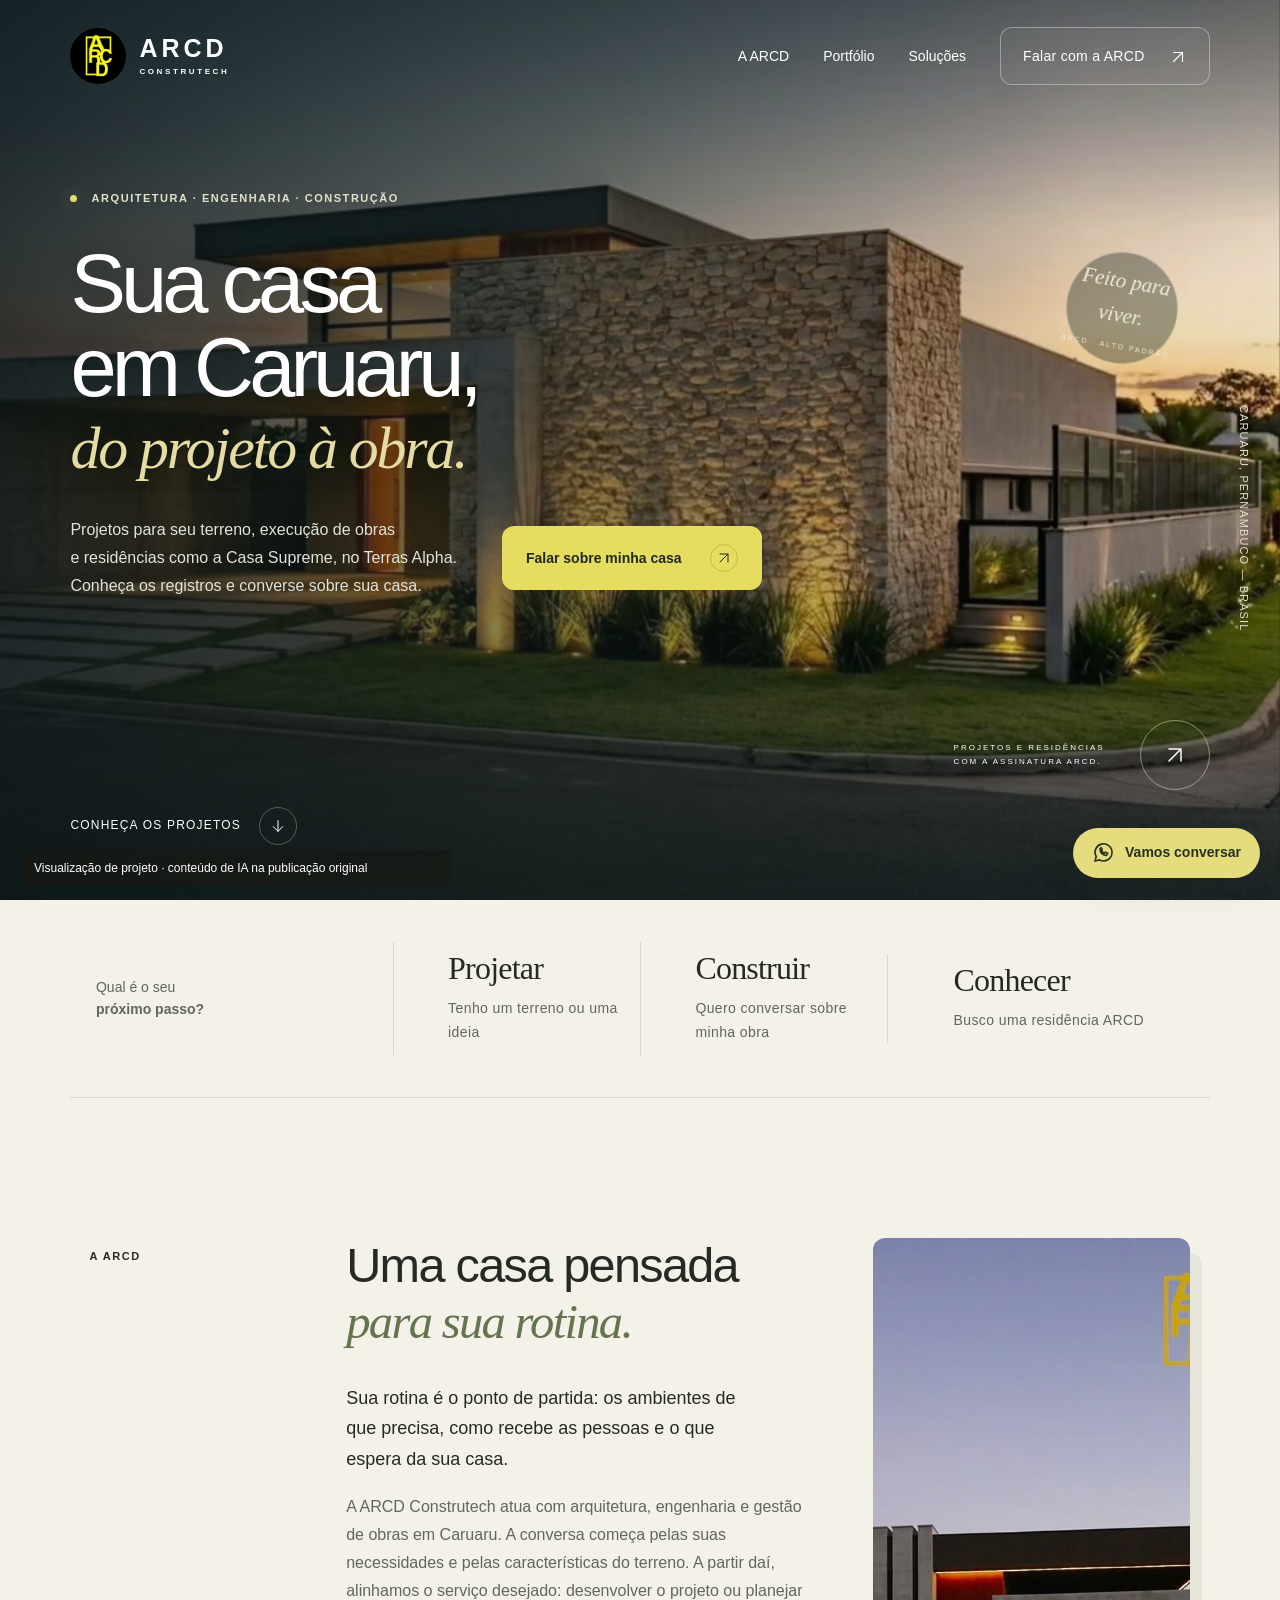
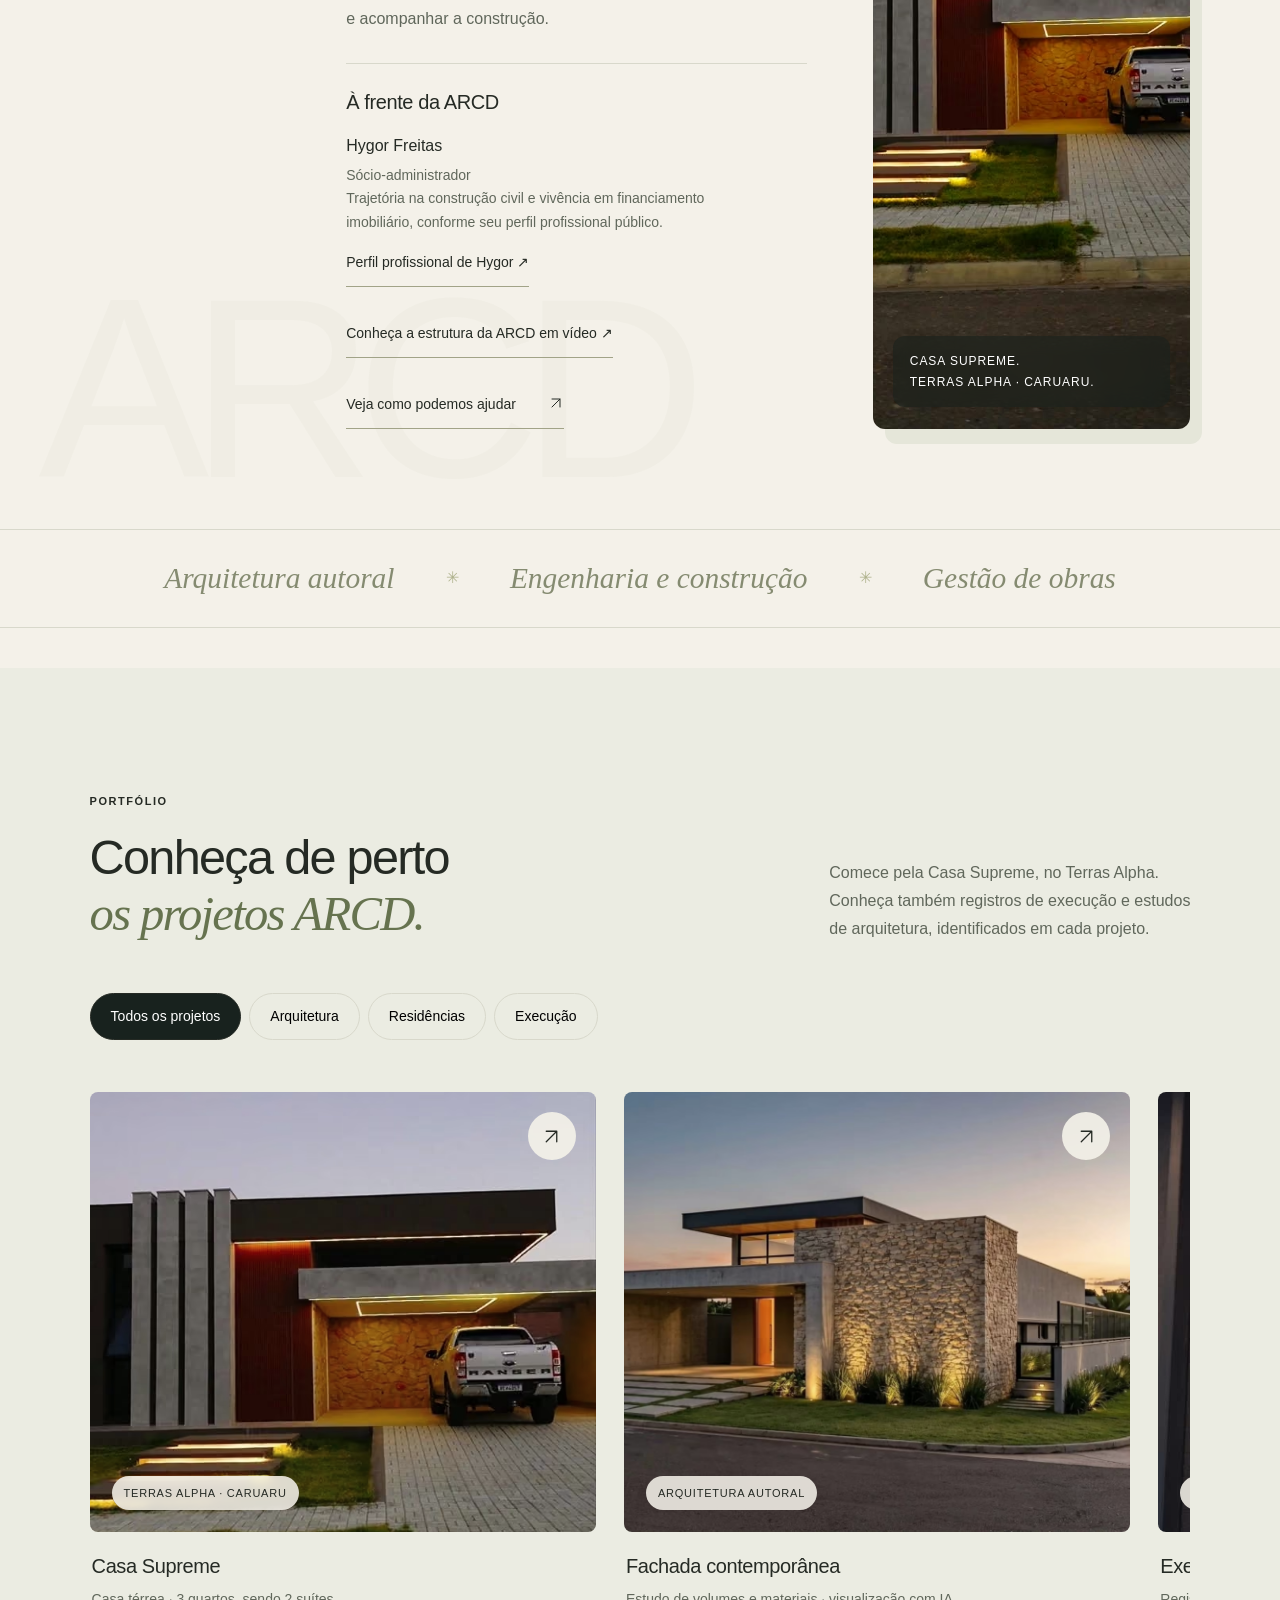
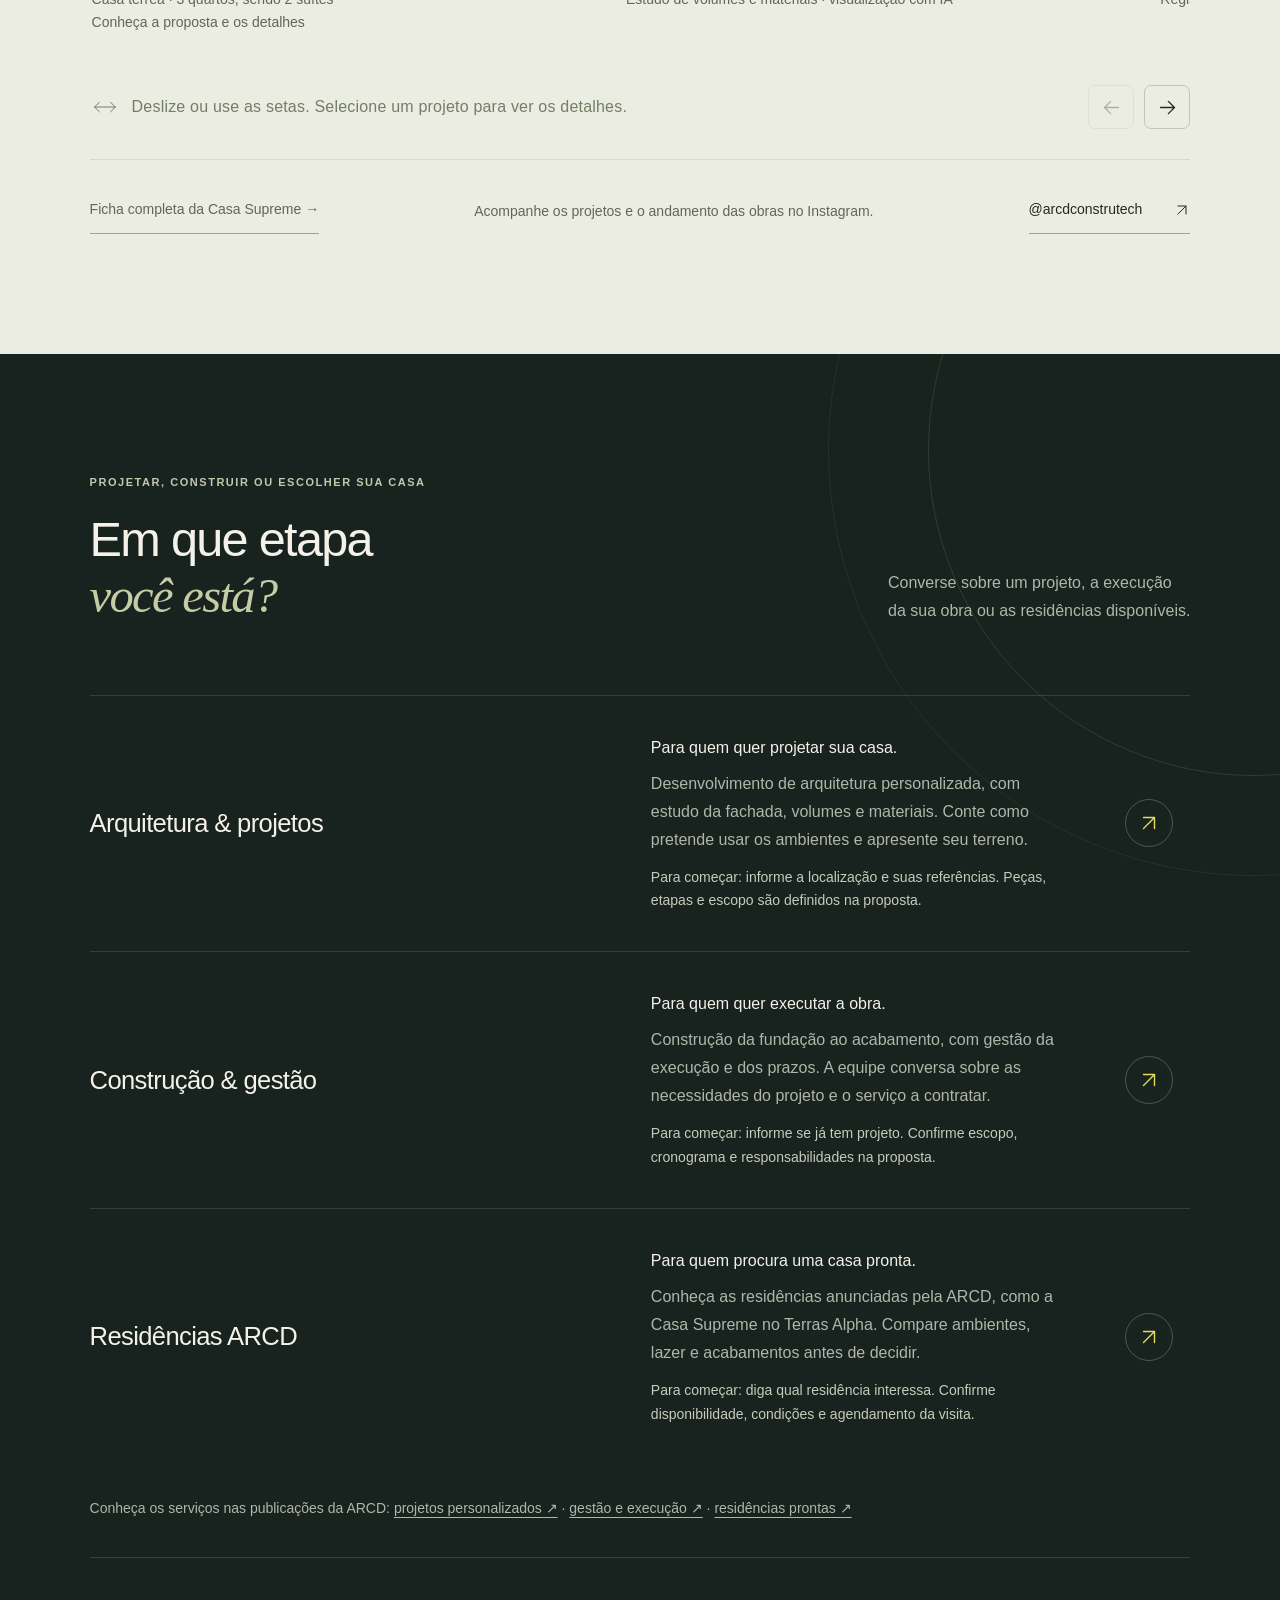
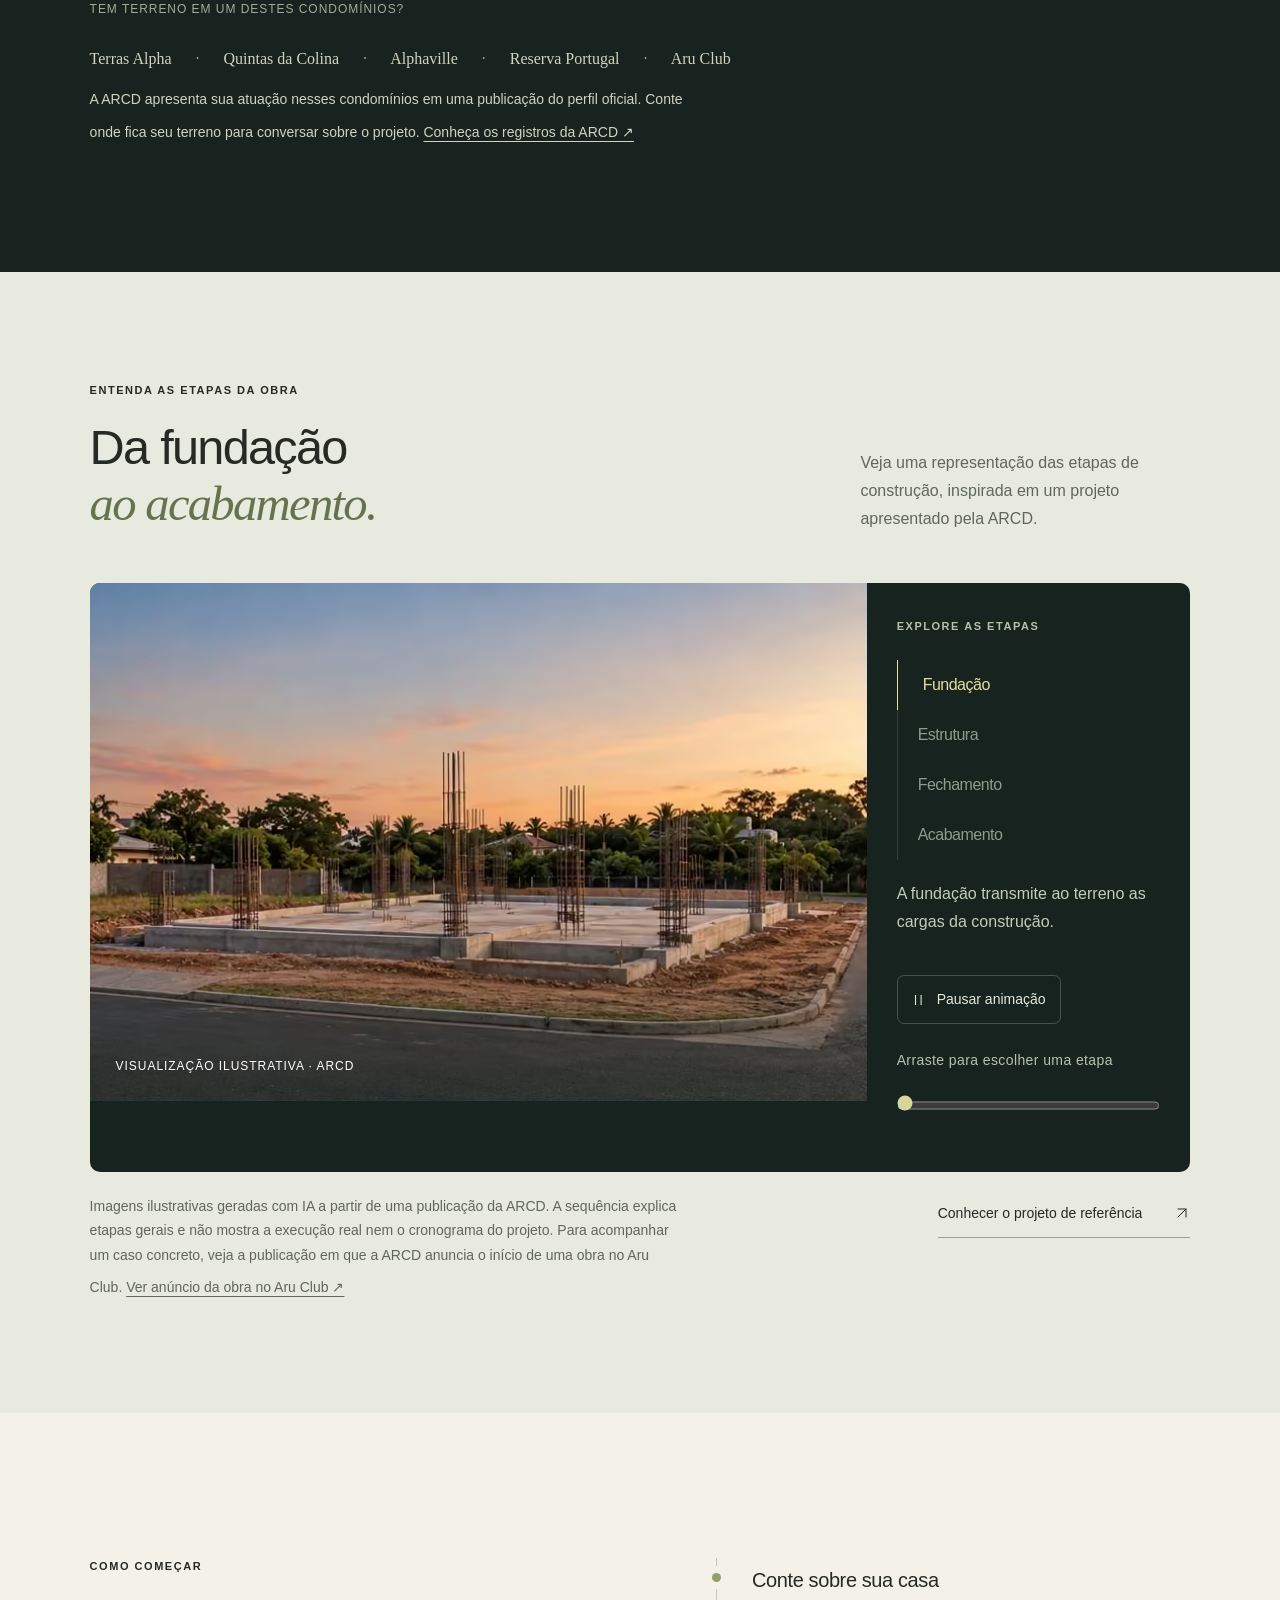
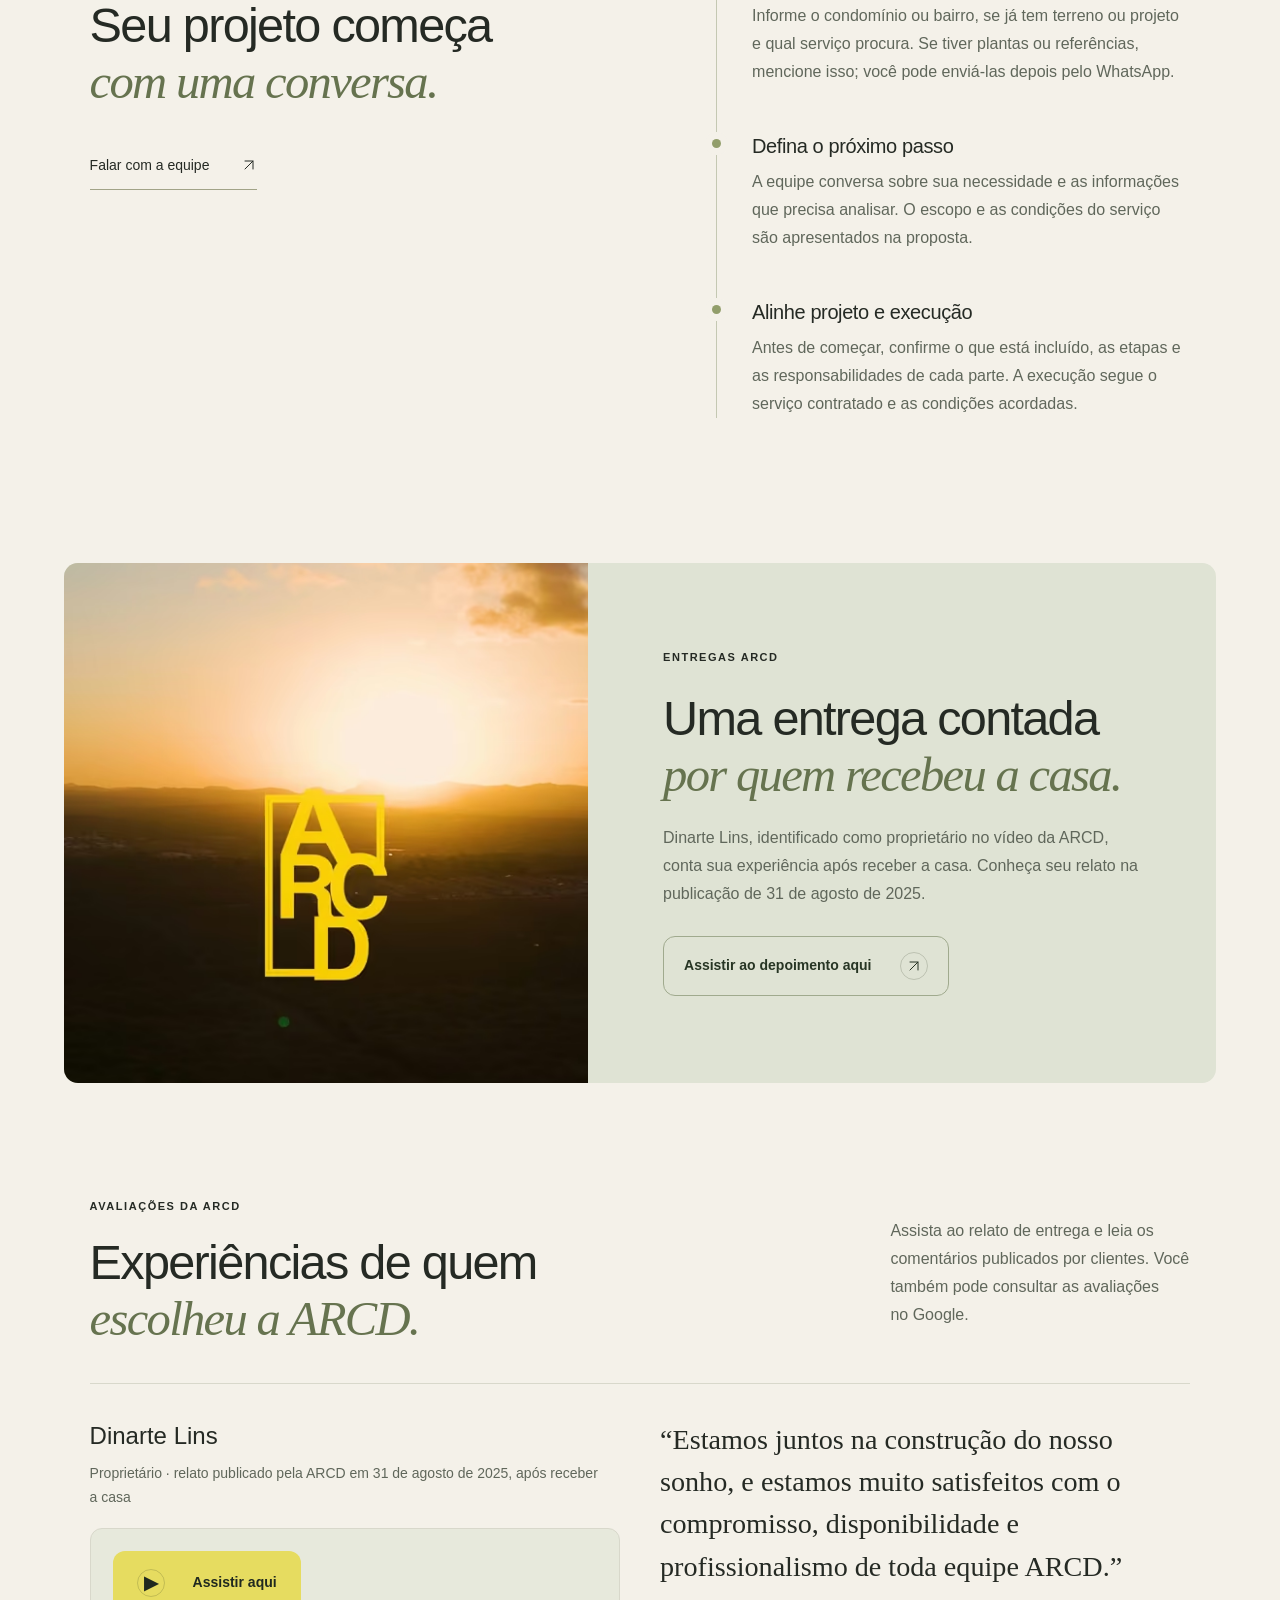
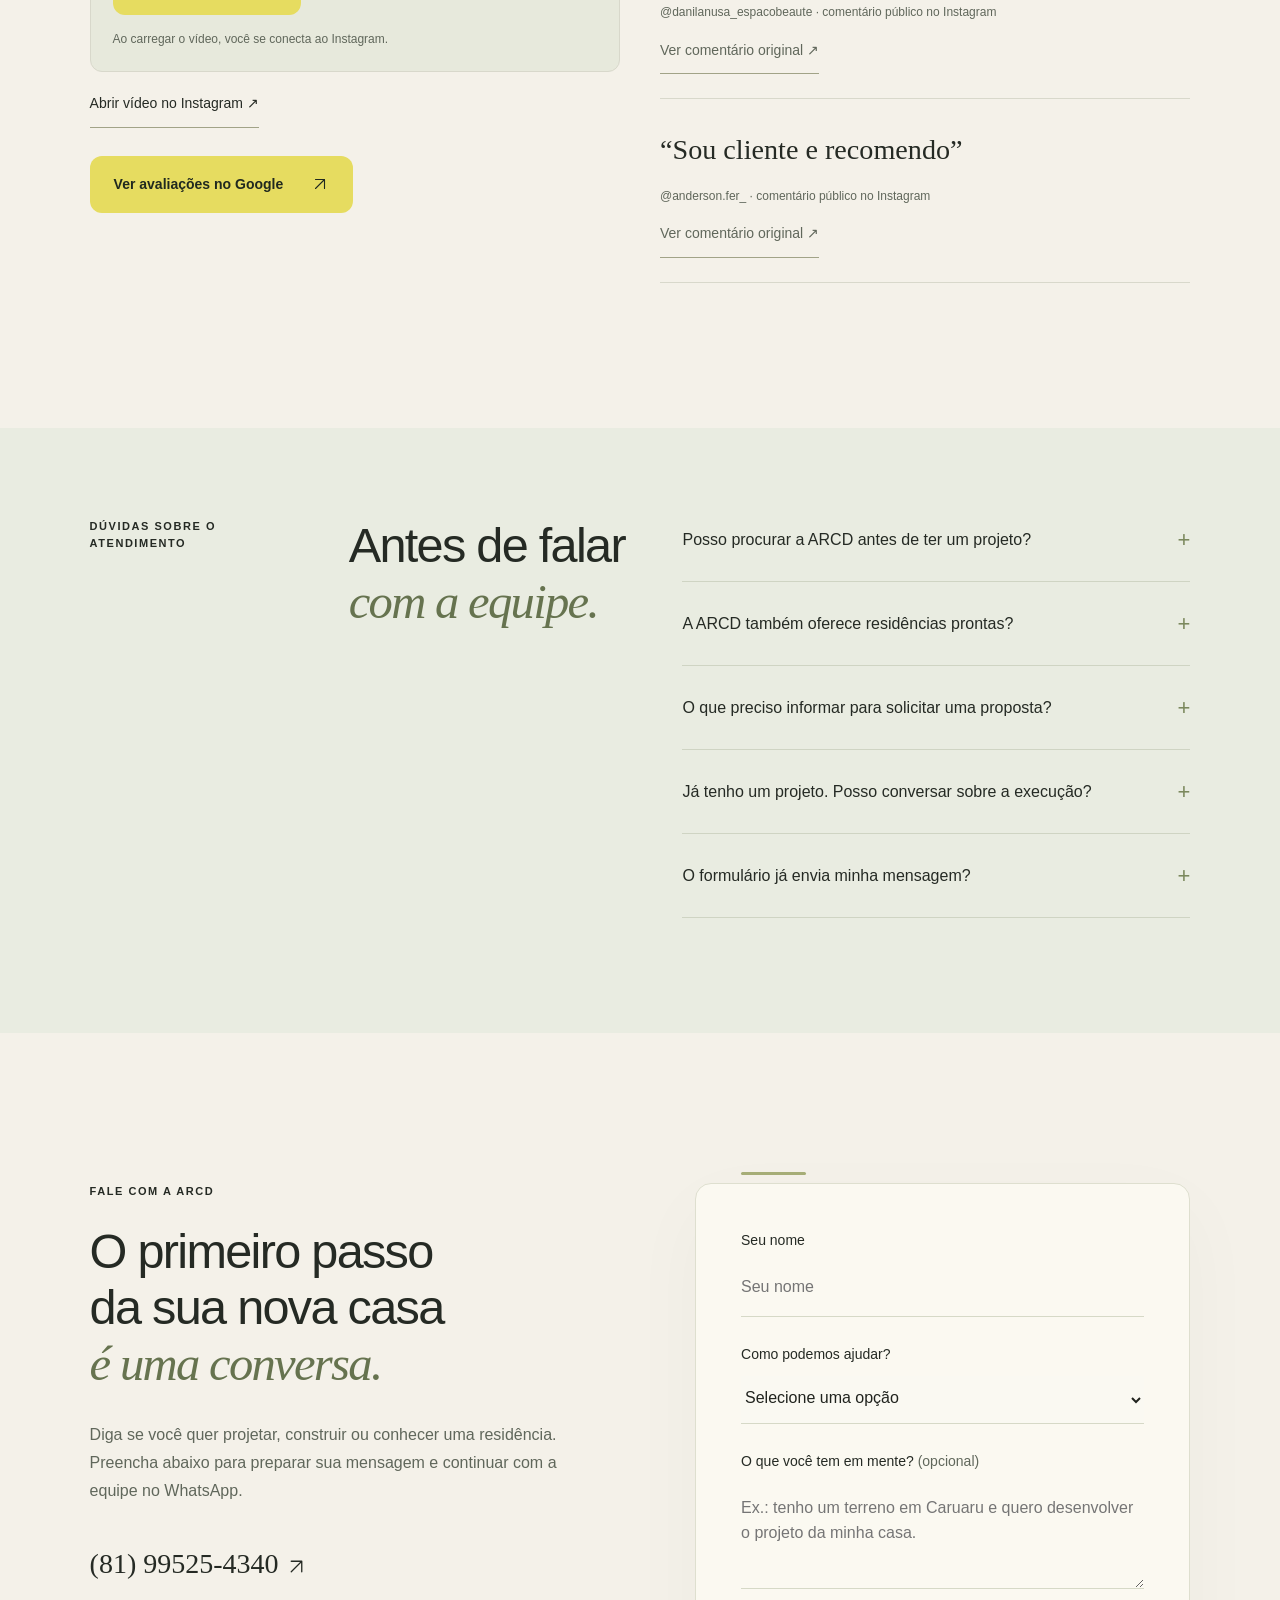
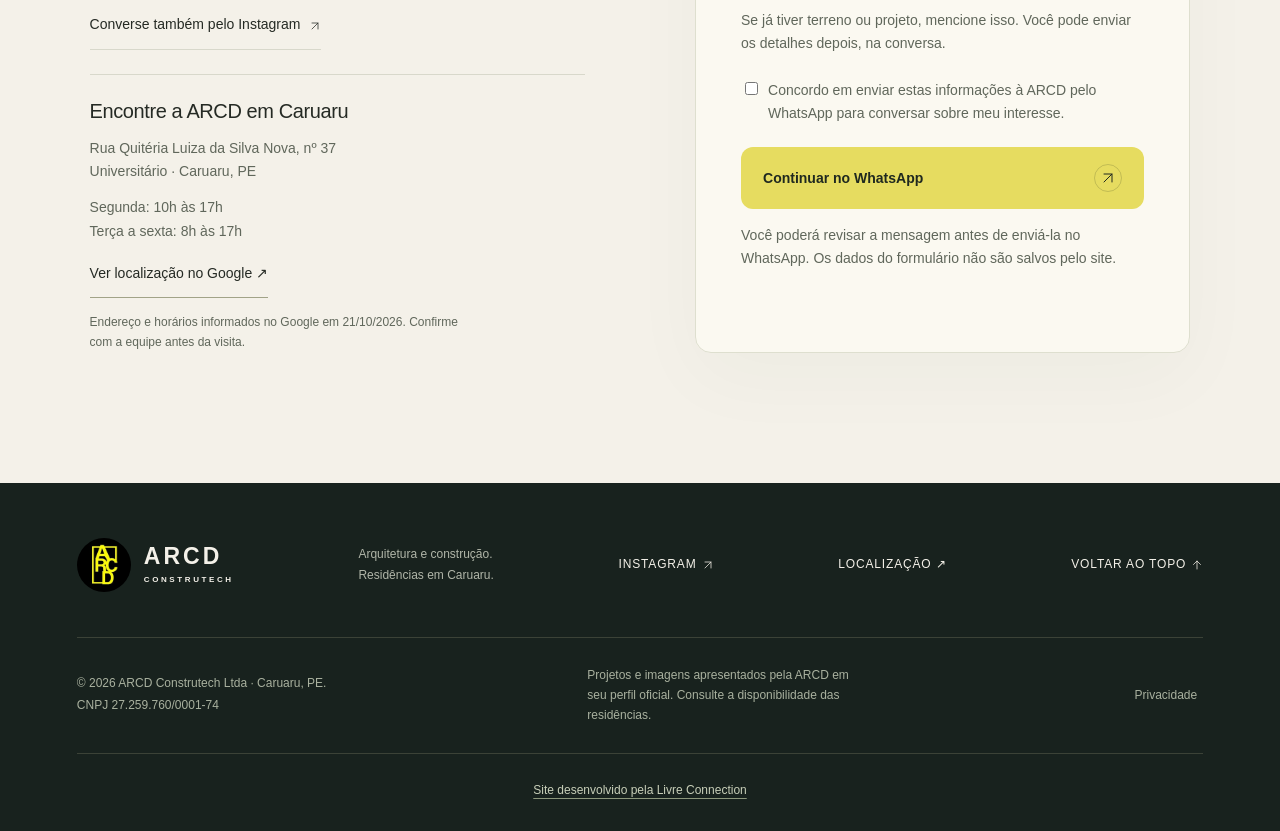
==== commit 2869078f: "SEO, performance e acessibilidade a partir da auditoria claude-seo - Schema: WebSite + GeneralContra" ====
--- a/index.html
+++ b/index.html
@@ -1,18 +1,18 @@
 <!doctype html>
-<html lang="pt-BR"><head><meta charset="UTF-8"><meta name="viewport" content="width=device-width, initial-scale=1"><meta name="theme-color" content="#151613"><title>ARCD Construtech | Arquitetura e construção em Caruaru</title><meta name="description" content="Projetos e construção de residências de alto padrão em Caruaru. Conheça o portfólio da ARCD e converse com a equipe sobre seu terreno ou sua nova casa."><meta property="og:title" content="ARCD Construtech | Sua casa em Caruaru"><meta property="og:description" content="Arquitetura, engenharia e construção de residências de alto padrão em Caruaru. Veja os projetos e fale com a ARCD."><meta property="og:image" content="https://arcd-construtech.vercel.app/assets/fachada.jpg"><meta property="og:image:alt" content="Fachada contemporânea apresentada pela ARCD"><meta property="og:type" content="website"><meta property="og:locale" content="pt_BR"><meta property="og:url" content="https://arcd-construtech.vercel.app/"><meta name="twitter:card" content="summary_large_image"><link rel="canonical" href="https://arcd-construtech.vercel.app/"><link rel="preconnect" href="https://fonts.googleapis.com"><link rel="preconnect" href="https://fonts.gstatic.com" crossorigin><link rel="icon" href="assets/logo.jpg"><link rel="stylesheet" href="https://fonts.googleapis.com/css2?family=DM+Sans:wght@400;450;500;550;600;650;700&amp;family=Manrope:wght@400;500;600;650;700;800&amp;display=swap"><link rel="stylesheet" href="style.css"><link rel="stylesheet" href="premium.css"><link rel="stylesheet" href="construction.css"><link rel="stylesheet" href="gallery.css"><link rel="stylesheet" href="reviews.css"><link rel="stylesheet" href="copy.css"><link rel="stylesheet" href="typography.css"><script type="application/ld+json">{"@context": "https://schema.org", "@type": "Organization", "name": "ARCD Construtech", "url": "https://arcd-construtech.vercel.app/", "logo": "https://arcd-construtech.vercel.app/assets/logo.jpg", "telephone": "+55-81-99525-4340", "sameAs": ["https://www.instagram.com/arcdconstrutech/", "https://www.google.com/maps?cid=8965470404311113653"]}</script></head>
+<html lang="pt-BR"><head><meta charset="UTF-8"><meta name="viewport" content="width=device-width, initial-scale=1"><meta name="theme-color" content="#151613"><title>ARCD Construtech | Arquitetura e construção em Caruaru</title><meta name="description" content="Projetos e construção de residências de alto padrão em Caruaru. Conheça o portfólio da ARCD e converse com a equipe sobre seu terreno ou sua nova casa."><meta property="og:title" content="ARCD Construtech | Sua casa em Caruaru"><meta property="og:description" content="Arquitetura, engenharia e construção de residências de alto padrão em Caruaru. Veja os projetos e fale com a ARCD."><meta property="og:image" content="https://arcd-construtech.vercel.app/assets/og-arcd-construtech.jpg"><meta property="og:image:width" content="1200"><meta property="og:image:height" content="630"><meta property="og:image:alt" content="Fachada contemporânea apresentada pela ARCD"><meta property="og:site_name" content="ARCD Construtech"><meta property="og:type" content="website"><meta property="og:locale" content="pt_BR"><meta property="og:url" content="https://arcd-construtech.vercel.app/"><meta name="twitter:card" content="summary_large_image"><link rel="canonical" href="https://arcd-construtech.vercel.app/"><link rel="icon" href="/favicon.ico" sizes="48x48"><link rel="icon" href="/assets/icon-192.png" type="image/png" sizes="192x192"><link rel="apple-touch-icon" href="/assets/apple-touch-icon.png"><link rel="stylesheet" href="/site.css"><link rel="alternate" type="text/plain" href="/llms.txt" title="Resumo para assistentes de IA"><script type="application/ld+json">{"@context":"https://schema.org","@graph":[{"@type":"WebSite","@id":"https://arcd-construtech.vercel.app/#website","url":"https://arcd-construtech.vercel.app/","name":"ARCD Construtech","inLanguage":"pt-BR","publisher":{"@id":"https://arcd-construtech.vercel.app/#empresa"}},{"@type":"GeneralContractor","@id":"https://arcd-construtech.vercel.app/#empresa","name":"ARCD Construtech","legalName":"ARCD Construtech Ltda","taxID":"27.259.760/0001-74","description":"Arquitetura, engenharia e construção de residências de alto padrão em Caruaru, PE: projeto personalizado, execução e gestão de obras.","url":"https://arcd-construtech.vercel.app/","logo":"https://arcd-construtech.vercel.app/assets/logo.jpg","image":"https://arcd-construtech.vercel.app/assets/og-arcd-construtech.jpg","telephone":"+55-81-99525-4340","address":{"@type":"PostalAddress","streetAddress":"Rua Quitéria Luiza da Silva Nova, 37","addressLocality":"Caruaru","addressRegion":"PE","addressCountry":"BR"},"areaServed":{"@type":"City","name":"Caruaru"},"hasMap":"https://www.google.com/maps?cid=8965470404311113653","openingHoursSpecification":[{"@type":"OpeningHoursSpecification","dayOfWeek":"Monday","opens":"10:00","closes":"17:00"},{"@type":"OpeningHoursSpecification","dayOfWeek":["Tuesday","Wednesday","Thursday","Friday"],"opens":"08:00","closes":"17:00"}],"founder":{"@type":"Person","name":"Hygor Freitas","jobTitle":"Sócio-administrador","sameAs":["https://br.linkedin.com/in/hygor-freitas"]},"knowsAbout":["Projeto arquitetônico residencial","Construção de residências de alto padrão","Gestão de obras"],"sameAs":["https://www.instagram.com/arcdconstrutech/","https://www.google.com/maps?cid=8965470404311113653"]},{"@type":"WebPage","@id":"https://arcd-construtech.vercel.app/#webpage","url":"https://arcd-construtech.vercel.app/","name":"ARCD Construtech | Arquitetura e construção em Caruaru","isPartOf":{"@id":"https://arcd-construtech.vercel.app/#website"},"about":{"@id":"https://arcd-construtech.vercel.app/#empresa"},"primaryImageOfPage":"https://arcd-construtech.vercel.app/assets/og-arcd-construtech.jpg","inLanguage":"pt-BR"}]}</script></head>
 <body><div class="page-progress" aria-hidden="true"></div><a class="skip" href="#principal">Ir para o conteúdo</a>
 <header><a class="brand" href="#inicio" aria-label="ARCD Construtech — início"><img src="assets/logo.jpg" alt="Logomarca ARCD" width="54" height="54"><span>ARCD<small>CONSTRUTECH</small></span></a><nav aria-label="Navegação principal" id="nav"><a href="#sobre">A ARCD</a><a href="#portfolio">Portfólio</a><a href="#solucoes">Soluções</a><a class="nav-cta" href="#contato">Falar com a ARCD <span><svg class="icon-arrow" viewBox="0 0 24 24" aria-hidden="true" focusable="false"><path d="M6 18 18 6M6 6h12v12"/></svg></span></a></nav><button class="menu" aria-label="Abrir menu" aria-expanded="false" aria-controls="nav">☰</button></header>
-<main id="principal"><section class="hero" id="inicio"><div class="hero-text"><div class="eyebrow"><i></i> ARQUITETURA · ENGENHARIA · CONSTRUÇÃO</div><h1><span class="hero-line"><span>Sua casa</span></span><span class="hero-line"><span>em Caruaru,</span></span><span class="hero-line hero-line-final"><span><em>do projeto à obra.</em></span></span></h1><div class="hero-bottom"><p>Projetos para seu terreno, execução de obras<br> e residências como a Casa Supreme, no Terras Alpha.<br> Conheça os registros e converse sobre sua casa.</p><a class="button" href="#contato">Falar sobre minha casa <span><svg class="icon-arrow" viewBox="0 0 24 24" aria-hidden="true" focusable="false"><path d="M6 18 18 6M6 6h12v12"/></svg></span></a></div><a class="explore" href="#portfolio">CONHEÇA OS PROJETOS <span><svg class="icon-arrow" viewBox="0 0 24 24" aria-hidden="true" focusable="false"><path d="M12 4v16m-7-7 7 7 7-7"/></svg></span></a></div><div class="hero-seal" aria-hidden="true"><span>Feito para</span><span>viver.</span><small>ARCD · ALTO PADRÃO</small></div><div class="hero-photo"><img src="assets/fachada.jpg" alt="Visualização de fachada da ARCD; publicação original identificada como conteúdo de IA" fetchpriority="high" width="1440" height="916"><div class="photo-caption"><span>PROJETOS E RESIDÊNCIAS<br>COM A ASSINATURA ARCD.</span><a href="#portfolio" aria-label="Conhecer projetos"><svg class="icon-arrow" viewBox="0 0 24 24" aria-hidden="true" focusable="false"><path d="M6 18 18 6M6 6h12v12"/></svg></a></div><span class="vertical">CARUARU, PERNAMBUCO — BRASIL</span><span class="image-disclosure">Visualização de projeto · conteúdo de IA na publicação original</span></div></section>
-<div class="credentials" aria-label="Encontre seu próximo passo"><p>Qual é o seu<br><b>próximo passo?</b></p><div><a href="#solucoes" class="credential-link"><strong>Projetar</strong><small>Tenho um terreno ou uma ideia</small></a></div><div><a href="#solucoes" class="credential-link"><strong>Construir</strong><small>Quero conversar sobre minha obra</small></a></div><div><a href="#contato" data-interest="Conhecer residências" class="credential-link"><strong>Conhecer</strong><small>Busco uma residência ARCD</small></a></div></div>
-<section class="section about" id="sobre"><div class="eyebrow">A ARCD</div><div><h2>Uma casa pensada<br><em>para sua rotina.</em></h2><p class="lead">Sua rotina é o ponto de partida: os ambientes de que precisa, como recebe as pessoas e o que espera da sua casa.</p><p>A ARCD Construtech atua com arquitetura, engenharia e gestão de obras em Caruaru. A conversa começa pelas suas necessidades e pelas características do terreno. A partir daí, alinhamos o serviço desejado: desenvolver o projeto ou planejar e acompanhar a construção.</p><div class="team-evidence" aria-labelledby="team-title"><h3 id="team-title">À frente da ARCD</h3><div class="team-members"><article><h4>Hygor Freitas</h4><p>Sócio-administrador</p><p>Trajetória na construção civil e vivência em financiamento imobiliário, conforme seu perfil profissional público.</p><a class="text-link" href="https://br.linkedin.com/in/hygor-freitas" target="_blank" rel="noopener noreferrer">Perfil profissional de Hygor ↗</a></article></div><a class="text-link" href="https://www.instagram.com/arcdconstrutech/reel/Db_yMtTIMWe/" target="_blank" rel="noopener noreferrer">Conheça a estrutura da ARCD em vídeo ↗</a></div><a class="text-link" href="#solucoes">Veja como podemos ajudar <span><svg class="icon-arrow" viewBox="0 0 24 24" aria-hidden="true" focusable="false"><path d="M6 18 18 6M6 6h12v12"/></svg></span></a></div><div class="about-note"><figure class="about-portrait"><img src="assets/supreme.jpg" alt="Casa Supreme no Terras Alpha Caruaru, apresentada no vídeo oficial da ARCD" loading="lazy" width="640" height="1136"><figcaption>CASA SUPREME.<br>TERRAS ALPHA · CARUARU.</figcaption></figure><span>ARCD</span><p>Incorporadora & Construtora<br>Alto padrão em Caruaru.</p><div class="line-art" aria-hidden="true"></div></div></section>
-<div class="material-band" aria-hidden="true"><span>Arquitetura autoral</span><i>✳</i><span>Engenharia e construção</span><i>✳</i><span>Gestão de obras</span></div><section class="section portfolio" id="portfolio"><div class="section-top"><div><div class="eyebrow">PORTFÓLIO</div><h2>Conheça de perto<br><em>os projetos ARCD.</em></h2></div><p>Comece pela Casa Supreme, no Terras Alpha.<br>Conheça também registros de execução e estudos<br>de arquitetura, identificados em cada projeto.</p></div><div class="filters" role="group" aria-label="Filtrar portfólio"><button class="active" data-filter="todos" aria-pressed="true">Todos os projetos</button><button data-filter="arquitetura" aria-pressed="false">Arquitetura</button><button data-filter="residencias" aria-pressed="false">Residências</button><button data-filter="execucao" aria-pressed="false">Execução</button></div>
-<div class="projects" id="project-gallery" role="region" aria-label="Galeria de projetos ARCD" aria-describedby="gallery-hint" tabindex="0"><button class="project featured" data-category="residencias" data-project="supreme"><div class="project-image"><img src="assets/supreme.jpg" alt="Fachada da Casa Supreme, no Terras Alpha Caruaru" loading="lazy" width="640" height="1136"><span class="project-arrow"><svg class="icon-arrow" viewBox="0 0 24 24" aria-hidden="true" focusable="false"><path d="M6 18 18 6M6 6h12v12"/></svg></span><span class="tag">TERRAS ALPHA · CARUARU</span></div><div class="project-info"><h3>Casa Supreme</h3><span>Casa térrea · 3 quartos, sendo 2 suítes<br>Conheça a proposta e os detalhes</span></div></button><button class="project" data-category="arquitetura" data-project="fachada"><div class="project-image"><img src="assets/fachada.jpg" alt="Visualização de fachada ARCD com volumes contemporâneos; conteúdo de IA" loading="lazy" width="1440" height="916"><span class="project-arrow"><svg class="icon-arrow" viewBox="0 0 24 24" aria-hidden="true" focusable="false"><path d="M6 18 18 6M6 6h12v12"/></svg></span><span class="tag">ARQUITETURA AUTORAL</span></div><div class="project-info"><h3>Fachada contemporânea</h3><span>Estudo de volumes e materiais · visualização com IA</span></div></button><button class="project" data-category="execucao" data-project="obra"><div class="project-image"><img src="assets/obra.jpg" alt="Registro da ARCD sobre a execução e os acabamentos de suas obras" loading="lazy" width="640" height="1136"><span class="project-arrow"><svg class="icon-arrow" viewBox="0 0 24 24" aria-hidden="true" focusable="false"><path d="M6 18 18 6M6 6h12v12"/></svg></span><span class="tag">DO PROJETO À ENTREGA</span></div><div class="project-info"><h3>Execução e acabamentos</h3><span>Registro de obra publicado pela ARCD</span></div></button></div><div class="gallery-nav"><p class="gallery-hint" id="gallery-hint"><svg class="icon-arrow" viewBox="0 0 32 20" aria-hidden="true" focusable="false"><path d="M3 10h26M9 4l-6 6 6 6m14-12 6 6-6 6"/></svg>Deslize ou use as setas. Selecione um projeto para ver os detalhes.</p><div class="gallery-buttons"><button type="button" id="gallery-previous" aria-label="Projetos anteriores" aria-controls="project-gallery" disabled><svg class="icon-arrow" viewBox="0 0 24 24" aria-hidden="true" focusable="false"><path d="M20 12H4m7-7-7 7 7 7"/></svg></button><button type="button" id="gallery-next" aria-label="Próximos projetos" aria-controls="project-gallery"><svg class="icon-arrow" viewBox="0 0 24 24" aria-hidden="true" focusable="false"><path d="M4 12h16m-7-7 7 7-7 7"/></svg></button></div></div><div class="portfolio-footer"><p>Acompanhe os projetos e o andamento das obras no Instagram.</p><a class="text-link" href="https://www.instagram.com/arcdconstrutech/" target="_blank" rel="noopener noreferrer">@arcdconstrutech <svg class="icon-arrow" viewBox="0 0 24 24" aria-hidden="true" focusable="false"><path d="M6 18 18 6M6 6h12v12"/></svg></a></div></section>
-<section class="solutions section" id="solucoes"><div class="section-top"><div><div class="eyebrow">PROJETAR, CONSTRUIR OU ESCOLHER SUA CASA</div><h2>Em que etapa<br><em>você está?</em></h2></div><p>Converse sobre um projeto, a execução<br>da sua obra ou as residências disponíveis.</p></div><a class="service" href="#contato" data-interest="Desenvolver um projeto"><h3>Arquitetura & projetos</h3><p><strong>Para quem quer projetar sua casa.</strong> Desenvolvimento de arquitetura personalizada, com estudo da fachada, volumes e materiais. Conte como pretende usar os ambientes e apresente seu terreno. <span class="service-next">Para começar: informe a localização e suas referências. Peças, etapas e escopo são definidos na proposta.</span></p><b><svg class="icon-arrow" viewBox="0 0 24 24" aria-hidden="true" focusable="false"><path d="M6 18 18 6M6 6h12v12"/></svg></b></a><a class="service" href="#contato" data-interest="Construir minha casa"><h3>Construção & gestão</h3><p><strong>Para quem quer executar a obra.</strong> Construção da fundação ao acabamento, com gestão da execução e dos prazos. A equipe conversa sobre as necessidades do projeto e o serviço a contratar. <span class="service-next">Para começar: informe se já tem projeto. Confirme escopo, cronograma e responsabilidades na proposta.</span></p><b><svg class="icon-arrow" viewBox="0 0 24 24" aria-hidden="true" focusable="false"><path d="M6 18 18 6M6 6h12v12"/></svg></b></a><a class="service" href="#contato" data-interest="Conhecer residências"><h3>Residências ARCD</h3><p><strong>Para quem procura uma casa pronta.</strong> Conheça as residências anunciadas pela ARCD, como a Casa Supreme no Terras Alpha. Compare ambientes, lazer e acabamentos antes de decidir. <span class="service-next">Para começar: diga qual residência interessa. Confirme disponibilidade, condições e agendamento da visita.</span></p><b><svg class="icon-arrow" viewBox="0 0 24 24" aria-hidden="true" focusable="false"><path d="M6 18 18 6M6 6h12v12"/></svg></b></a><p class="service-sources">Conheça os serviços nas publicações da ARCD: <a href="https://www.instagram.com/arcdconstrutech/p/DdlHj6bR-td/" target="_blank" rel="noopener noreferrer">projetos personalizados ↗</a> · <a href="https://www.instagram.com/arcdconstrutech/reel/DbqVKavoVsO/" target="_blank" rel="noopener noreferrer">gestão e execução ↗</a> · <a href="https://www.instagram.com/arcdconstrutech/reel/Db3XU1xoy_4/" target="_blank" rel="noopener noreferrer">residências prontas ↗</a></p><div class="places"><span>TEM TERRENO EM UM DESTES CONDOMÍNIOS?</span><p>Terras Alpha <i>·</i> Quintas da Colina <i>·</i> Alphaville <i>·</i> Reserva Portugal <i>·</i> Aru Club</p><p class="places-note">A ARCD apresenta sua atuação nesses condomínios em uma publicação do perfil oficial. Conte onde fica seu terreno para conversar sobre o projeto. <a href="https://www.instagram.com/arcdconstrutech/reel/DcTvtnlI1-K/" target="_blank" rel="noopener noreferrer">Conheça os registros da ARCD ↗</a></p></div></section>
-<section class="construction section" id="construcao"><div class="section-top"><div><div class="eyebrow">ENTENDA AS ETAPAS DA OBRA</div><h2>Da fundação<br><em>ao acabamento.</em></h2></div><p>Veja uma representação das etapas de construção, inspirada em um projeto apresentado pela ARCD.</p></div><div class="build-experience"><div class="build-visual" role="img" aria-label="Visualização ilustrativa de uma residência na etapa de fundação"><div class="construction-frame is-active"></div><div class="construction-frame"></div><div class="construction-frame"></div><div class="construction-frame"></div><span class="build-visual-tag">VISUALIZAÇÃO ILUSTRATIVA · ARCD</span></div><div class="build-player"><div class="eyebrow">EXPLORE AS ETAPAS</div><div class="build-steps" role="group" aria-label="Etapas ilustrativas da construção"><button type="button" data-build-stage="0" aria-pressed="true">Fundação</button><button type="button" data-build-stage="1" aria-pressed="false">Estrutura</button><button type="button" data-build-stage="2" aria-pressed="false">Fechamento</button><button type="button" data-build-stage="3" aria-pressed="false">Acabamento</button></div><p class="build-description">A fundação transmite ao terreno as cargas da construção.</p><button class="build-play" type="button" aria-pressed="true"><svg viewBox="0 0 20 20" fill="none" stroke="currentColor" stroke-width="1.5" aria-hidden="true"><path d="M5 3v14M13 3v14"/></svg><span>Pausar animação</span></button><div class="build-timeline"><label for="build-stage">Arraste para escolher uma etapa</label><input id="build-stage" type="range" min="0" max="3" step="1" value="0" aria-valuetext="Fundação"></div></div></div><div class="build-disclosure"><p>Imagens ilustrativas geradas com IA a partir de uma publicação da ARCD. A sequência explica etapas gerais e não mostra a execução real nem o cronograma do projeto. Para acompanhar um caso concreto, veja a publicação em que a ARCD anuncia o início de uma obra no Aru Club. <a href="https://www.instagram.com/arcdconstrutech/reel/DZvgB97xdLY/" target="_blank" rel="noopener noreferrer">Ver anúncio da obra no Aru Club ↗</a></p><a class="text-link" href="https://www.instagram.com/arcdconstrutech/p/DdlHj6bR-td/" target="_blank" rel="noopener noreferrer">Conhecer o projeto de referência <svg class="icon-arrow" viewBox="0 0 24 24" aria-hidden="true" focusable="false"><path d="M6 18 18 6M6 6h12v12"/></svg></a></div></section><section class="journey section"><div><div class="eyebrow">COMO COMEÇAR</div><h2>Seu projeto começa<br><em>com uma conversa.</em></h2><a class="text-link" href="#contato">Falar com a equipe <svg class="icon-arrow" viewBox="0 0 24 24" aria-hidden="true" focusable="false"><path d="M6 18 18 6M6 6h12v12"/></svg></a></div><ol><li><div><h3>Conte sobre sua casa</h3><p>Informe o condomínio ou bairro, se já tem terreno ou projeto e qual serviço procura. Se tiver plantas ou referências, mencione isso; você pode enviá-las depois pelo WhatsApp.</p></div></li><li><div><h3>Defina o próximo passo</h3><p>A equipe conversa sobre sua necessidade e as informações que precisa analisar. O escopo e as condições do serviço são apresentados na proposta.</p></div></li><li><div><h3>Alinhe projeto e execução</h3><p>Antes de começar, confirme o que está incluído, as etapas e as responsabilidades de cada parte. A execução segue o serviço contratado e as condições acordadas.</p></div></li></ol></section>
-<section class="testimonial"><img src="assets/cliente.jpg" alt="Marca ARCD sobre paisagem ao pôr do sol, na capa do vídeo de entrega" loading="lazy" width="1080" height="1920"><div><div class="eyebrow">ENTREGAS ARCD</div><h2>Uma entrega contada<br><em>por quem recebeu a casa.</em></h2><p>Dinarte Lins, identificado como proprietário no vídeo da ARCD, conta sua experiência após receber a casa. Conheça seu relato na publicação de 31 de agosto de 2025.</p><a class="button outline" href="#avaliacoes">Assistir ao depoimento aqui <span><svg class="icon-arrow" viewBox="0 0 24 24" aria-hidden="true" focusable="false"><path d="M6 18 18 6M6 6h12v12"/></svg></span></a></div></section>
-<section class="reviews section" id="avaliacoes" aria-labelledby="reviews-title"><div class="section-top"><div><div class="eyebrow">AVALIAÇÕES DA ARCD</div><h2 id="reviews-title">Experiências de quem<br><em>escolheu a ARCD.</em></h2></div><p>Assista ao relato de entrega e leia os comentários publicados por clientes. Você também pode consultar as avaliações no Google.</p></div><div class="review-board review-board-live"><div><article class="testimonial-video"><h3>Dinarte Lins</h3><p>Proprietário · relato publicado pela ARCD</p><div class="instagram-player" data-instagram-post="https://www.instagram.com/p/DOBc_SDCkM-/"><button type="button" class="button load-testimonial">▶ Assistir aqui</button><p class="video-notice">Ao carregar o vídeo, você se conecta ao Instagram.</p><div class="instagram-mount" aria-live="polite"></div></div><a class="text-link" href="https://www.instagram.com/arcdconstrutech/reel/DOBc_SDCkM-/" target="_blank" rel="noopener noreferrer">Abrir vídeo no Instagram ↗</a></article><a class="button" href="https://www.google.com/maps?cid=8965470404311113653" target="_blank" rel="noopener noreferrer">Ver avaliações no Google <svg class="icon-arrow" viewBox="0 0 24 24" aria-hidden="true" focusable="false"><path d="M6 18 18 6M6 6h12v12"/></svg></a></div><div class="review-invitation"><figure class="verified-comment"><blockquote>“Estamos juntos na construção do nosso sonho, e estamos muito satisfeitos com o compromisso, disponibilidade e profissionalismo de toda equipe ARCD.”</blockquote><figcaption>@danilanusa_espacobeaute · comentário público no Instagram<br><a class="text-link" href="https://www.instagram.com/p/DbdYf90o8sd/c/18109120052045270/" target="_blank" rel="noopener noreferrer">Ver comentário original ↗</a></figcaption></figure><figure class="verified-comment"><blockquote>“Sou cliente e recomendo”</blockquote><figcaption>@anderson.fer_ · comentário público no Instagram<br><a class="text-link" href="https://www.instagram.com/p/DcTvtnlI1-K/c/18128335507678296/" target="_blank" rel="noopener noreferrer">Ver comentário original ↗</a></figcaption></figure></div></div></section><section class="section faq" id="duvidas"><div class="eyebrow">DÚVIDAS SOBRE O ATENDIMENTO</div><h2>Antes de falar<br><em>com a equipe.</em></h2><div><details><summary>Posso procurar a ARCD antes de ter um projeto?</summary><p>Sim. Conte sua ideia e informe se já tem terreno. A equipe poderá orientar a conversa sobre o projeto e a construção.</p></details><details><summary>A ARCD também oferece residências prontas?</summary><p>A ARCD também apresenta residências para quem procura uma casa pronta. Consulte a equipe para confirmar a disponibilidade e combinar uma visita.</p></details><details><summary>O que preciso informar para solicitar uma proposta?</summary><p>Informe a localização do terreno, o serviço desejado e se já existe um projeto. Se tiver plantas ou outras referências, mencione isso na conversa. O escopo, os valores e os prazos dependem da análise dessas informações.</p></details><details><summary>Já tenho um projeto. Posso conversar sobre a execução?</summary><p>Sim. Selecione “Construir minha casa” no formulário e informe que já tem um projeto. A equipe poderá analisar os documentos e conversar sobre o escopo necessário para a obra.</p></details><details><summary>O formulário já envia minha mensagem?</summary><p>O formulário prepara o texto e abre o WhatsApp. Você pode revisar e editar a mensagem antes de enviá-la. A conversa só chega à equipe quando você confirma o envio no WhatsApp.</p></details></div></section><section class="section contact" id="contato"><div><div class="eyebrow">FALE COM A ARCD</div><h2>O primeiro passo<br>da sua nova casa<br><em>é uma conversa.</em></h2><p>Diga se você quer projetar, construir ou conhecer uma residência.<br>Preencha abaixo para preparar sua mensagem e continuar com a equipe no WhatsApp.</p><a class="phone" href="tel:+5581995254340">(81) 99525-4340 <svg class="icon-arrow" viewBox="0 0 24 24" aria-hidden="true" focusable="false"><path d="M6 18 18 6M6 6h12v12"/></svg></a><a class="instagram" href="https://www.instagram.com/arcdconstrutech/" target="_blank" rel="noopener noreferrer">Converse também pelo Instagram <svg class="icon-arrow" viewBox="0 0 24 24" aria-hidden="true" focusable="false"><path d="M6 18 18 6M6 6h12v12"/></svg></a><div class="contact-location"><h3>Encontre a ARCD em Caruaru</h3><p>Rua Quitéria Luiza da Silva Nova, nº 37<br>Universitário · Caruaru, PE</p><p>Segunda: 10h às 17h<br>Terça a sexta: 8h às 17h</p><a class="text-link" href="https://www.google.com/maps?cid=8965470404311113653" target="_blank" rel="noopener noreferrer">Ver localização no Google ↗</a><small>Endereço e horários informados no Google em 21/10/2026. Confirme com a equipe antes da visita.</small></div></div><form id="lead-form"><label for="name">Seu nome</label><input id="name" name="name" placeholder="Seu nome" required minlength="2" autocomplete="name" maxlength="80"><label for="interest">Como podemos ajudar?</label><select id="interest" name="interest" required autocomplete="off"><option value="">Selecione uma opção</option><option>Construir minha casa</option><option>Desenvolver um projeto</option><option>Conhecer residências</option><option>Conversar sobre uma obra</option></select><label for="message">O que você tem em mente? <span>(opcional)</span></label><textarea id="message" name="message" autocomplete="off" placeholder="Ex.: tenho um terreno em Caruaru e quero desenvolver o projeto da minha casa." rows="3" maxlength="1500" aria-describedby="message-help"></textarea><small id="message-help" class="field-help">Se já tiver terreno ou projeto, mencione isso. Você pode enviar os detalhes depois, na conversa.</small><label class="consent"><input type="checkbox" name="consent" required> <span>Concordo em enviar estas informações à ARCD pelo WhatsApp para conversar sobre meu interesse.</span></label><button type="submit" class="button">Continuar no WhatsApp <span><svg class="icon-arrow" viewBox="0 0 24 24" aria-hidden="true" focusable="false"><path d="M6 18 18 6M6 6h12v12"/></svg></span></button><small>Você poderá revisar a mensagem antes de enviá-la no WhatsApp. Os dados do formulário não são salvos pelo site.</small><p id="form-status" role="status"></p><noscript><p>Para conversar, ligue para (81) 99525-4340 ou use o botão flutuante do WhatsApp.</p></noscript></form></section>
+<main id="principal"><section class="hero" id="inicio"><div class="hero-text"><div class="eyebrow"><i></i> ARQUITETURA · ENGENHARIA · CONSTRUÇÃO</div><h1><span class="hero-line"><span>Sua casa </span></span><span class="hero-line"><span>em Caruaru, </span></span><span class="hero-line hero-line-final"><span><em>do projeto à obra.</em></span></span></h1><div class="hero-bottom"><p>Projetos para seu terreno, execução de obras <br> e residências como a Casa Supreme, no Terras Alpha. <br> Conheça os registros e converse sobre sua casa.</p><a class="button" href="#contato">Falar sobre minha casa <span><svg class="icon-arrow" viewBox="0 0 24 24" aria-hidden="true" focusable="false"><path d="M6 18 18 6M6 6h12v12"/></svg></span></a></div><a class="explore" href="#portfolio">CONHEÇA OS PROJETOS <span><svg class="icon-arrow" viewBox="0 0 24 24" aria-hidden="true" focusable="false"><path d="M12 4v16m-7-7 7 7 7-7"/></svg></span></a></div><div class="hero-seal" aria-hidden="true"><span>Feito para</span><span>viver.</span><small>ARCD · ALTO PADRÃO</small></div><div class="hero-photo"><picture><source type="image/avif" srcset="/assets/img/fachada-1440.avif 1440w" sizes="100vw"><source type="image/webp" srcset="/assets/img/fachada-1440.webp 1440w" sizes="100vw"><img src="assets/fachada.jpg" alt="Visualização de fachada da ARCD; publicação original identificada como conteúdo de IA" fetchpriority="high" width="1440" height="916"></picture><div class="photo-caption"><span>PROJETOS E RESIDÊNCIAS <br>COM A ASSINATURA ARCD.</span><a href="#portfolio" aria-label="Conhecer projetos"><svg class="icon-arrow" viewBox="0 0 24 24" aria-hidden="true" focusable="false"><path d="M6 18 18 6M6 6h12v12"/></svg></a></div><span class="vertical">CARUARU, PERNAMBUCO — BRASIL</span><span class="image-disclosure">Visualização de projeto · conteúdo de IA na publicação original</span></div></section>
+<div class="credentials" aria-label="Encontre seu próximo passo"><p>Qual é o seu <br><b>próximo passo?</b></p><div><a href="#solucoes" class="credential-link"><strong>Projetar</strong><small>Tenho um terreno ou uma ideia</small></a></div><div><a href="#solucoes" class="credential-link"><strong>Construir</strong><small>Quero conversar sobre minha obra</small></a></div><div><a href="#contato" data-interest="Conhecer residências" class="credential-link"><strong>Conhecer</strong><small>Busco uma residência ARCD</small></a></div></div>
+<section class="section about" id="sobre"><div class="eyebrow">A ARCD</div><div><h2>Uma casa pensada <br><em>para sua rotina.</em></h2><p class="lead">Sua rotina é o ponto de partida: os ambientes de que precisa, como recebe as pessoas e o que espera da sua casa.</p><p>A ARCD Construtech atua com arquitetura, engenharia e gestão de obras em Caruaru. A conversa começa pelas suas necessidades e pelas características do terreno. A partir daí, alinhamos o serviço desejado: desenvolver o projeto ou planejar e acompanhar a construção.</p><div class="team-evidence" aria-labelledby="team-title"><h3 id="team-title">À frente da ARCD</h3><div class="team-members"><article><h4>Hygor Freitas</h4><p>Sócio-administrador</p><p>Trajetória na construção civil e vivência em financiamento imobiliário, conforme seu perfil profissional público.</p><a class="text-link" href="https://br.linkedin.com/in/hygor-freitas" target="_blank" rel="noopener noreferrer">Perfil profissional de Hygor ↗</a></article></div><a class="text-link" href="https://www.instagram.com/arcdconstrutech/reel/Db_yMtTIMWe/" target="_blank" rel="noopener noreferrer">Conheça a estrutura da ARCD em vídeo ↗</a></div><a class="text-link" href="#solucoes">Veja como podemos ajudar <span><svg class="icon-arrow" viewBox="0 0 24 24" aria-hidden="true" focusable="false"><path d="M6 18 18 6M6 6h12v12"/></svg></span></a></div><div class="about-note"><figure class="about-portrait"><picture><source type="image/avif" srcset="/assets/img/supreme-400.avif 400w, /assets/img/supreme-640.avif 640w" sizes="(max-width: 700px) 90vw, 45vw"><source type="image/webp" srcset="/assets/img/supreme-400.webp 400w, /assets/img/supreme-640.webp 640w" sizes="(max-width: 700px) 90vw, 45vw"><img src="assets/supreme.jpg" alt="Casa Supreme no Terras Alpha Caruaru, apresentada no vídeo oficial da ARCD" loading="lazy" width="640" height="1136"></picture><figcaption>CASA SUPREME. <br>TERRAS ALPHA · CARUARU.</figcaption></figure><span>ARCD</span><p>Incorporadora & Construtora <br>Alto padrão em Caruaru.</p><div class="line-art" aria-hidden="true"></div></div></section>
+<div class="material-band" aria-hidden="true"><span>Arquitetura autoral</span><i>✳</i><span>Engenharia e construção</span><i>✳</i><span>Gestão de obras</span></div><section class="section portfolio" id="portfolio"><div class="section-top"><div><div class="eyebrow">PORTFÓLIO</div><h2>Conheça de perto <br><em>os projetos ARCD.</em></h2></div><p>Comece pela Casa Supreme, no Terras Alpha. <br>Conheça também registros de execução e estudos <br>de arquitetura, identificados em cada projeto.</p></div><div class="filters" role="group" aria-label="Filtrar portfólio"><button class="active" data-filter="todos" aria-pressed="true">Todos os projetos</button><button data-filter="arquitetura" aria-pressed="false">Arquitetura</button><button data-filter="residencias" aria-pressed="false">Residências</button><button data-filter="execucao" aria-pressed="false">Execução</button></div>
+<div class="projects" id="project-gallery" role="region" aria-label="Galeria de projetos ARCD" aria-describedby="gallery-hint" tabindex="0"><button class="project featured" data-category="residencias" data-project="supreme"><div class="project-image"><picture><source type="image/avif" srcset="/assets/img/supreme-400.avif 400w, /assets/img/supreme-640.avif 640w" sizes="(max-width: 700px) 90vw, 45vw"><source type="image/webp" srcset="/assets/img/supreme-400.webp 400w, /assets/img/supreme-640.webp 640w" sizes="(max-width: 700px) 90vw, 45vw"><img src="assets/supreme.jpg" alt="Fachada da Casa Supreme, no Terras Alpha Caruaru" loading="lazy" width="640" height="1136"></picture><span class="project-arrow"><svg class="icon-arrow" viewBox="0 0 24 24" aria-hidden="true" focusable="false"><path d="M6 18 18 6M6 6h12v12"/></svg></span><span class="tag">TERRAS ALPHA · CARUARU</span></div><div class="project-info"><h3>Casa Supreme</h3><span>Casa térrea · 3 quartos, sendo 2 suítes <br>Conheça a proposta e os detalhes</span></div></button><button class="project" data-category="arquitetura" data-project="fachada"><div class="project-image"><picture><source type="image/avif" srcset="/assets/img/fachada-1440.avif 1440w" sizes="100vw"><source type="image/webp" srcset="/assets/img/fachada-1440.webp 1440w" sizes="100vw"><img src="assets/fachada.jpg" alt="Visualização de fachada ARCD com volumes contemporâneos; conteúdo de IA" loading="lazy" width="1440" height="916"></picture><span class="project-arrow"><svg class="icon-arrow" viewBox="0 0 24 24" aria-hidden="true" focusable="false"><path d="M6 18 18 6M6 6h12v12"/></svg></span><span class="tag">ARQUITETURA AUTORAL</span></div><div class="project-info"><h3>Fachada contemporânea</h3><span>Estudo de volumes e materiais · visualização com IA</span></div></button><button class="project" data-category="execucao" data-project="obra"><div class="project-image"><picture><source type="image/avif" srcset="/assets/img/obra-400.avif 400w, /assets/img/obra-640.avif 640w" sizes="(max-width: 700px) 90vw, 35vw"><source type="image/webp" srcset="/assets/img/obra-400.webp 400w, /assets/img/obra-640.webp 640w" sizes="(max-width: 700px) 90vw, 35vw"><img src="assets/obra.jpg" alt="Registro da ARCD sobre a execução e os acabamentos de suas obras" loading="lazy" width="640" height="1136"></picture><span class="project-arrow"><svg class="icon-arrow" viewBox="0 0 24 24" aria-hidden="true" focusable="false"><path d="M6 18 18 6M6 6h12v12"/></svg></span><span class="tag">DO PROJETO À ENTREGA</span></div><div class="project-info"><h3>Execução e acabamentos</h3><span>Registro de obra publicado pela ARCD</span></div></button></div><div class="gallery-nav"><p class="gallery-hint" id="gallery-hint"><svg class="icon-arrow" viewBox="0 0 32 20" aria-hidden="true" focusable="false"><path d="M3 10h26M9 4l-6 6 6 6m14-12 6 6-6 6"/></svg>Deslize ou use as setas. Selecione um projeto para ver os detalhes.</p><div class="gallery-buttons"><button type="button" id="gallery-previous" aria-label="Projetos anteriores" aria-controls="project-gallery" disabled><svg class="icon-arrow" viewBox="0 0 24 24" aria-hidden="true" focusable="false"><path d="M20 12H4m7-7-7 7 7 7"/></svg></button><button type="button" id="gallery-next" aria-label="Próximos projetos" aria-controls="project-gallery"><svg class="icon-arrow" viewBox="0 0 24 24" aria-hidden="true" focusable="false"><path d="M4 12h16m-7-7 7 7-7 7"/></svg></button></div></div><div class="portfolio-footer"><p><a class="text-link" href="/projetos/casa-supreme">Ficha completa da Casa Supreme →</a></p><p>Acompanhe os projetos e o andamento das obras no Instagram.</p><a class="text-link" href="https://www.instagram.com/arcdconstrutech/" target="_blank" rel="noopener noreferrer">@arcdconstrutech <svg class="icon-arrow" viewBox="0 0 24 24" aria-hidden="true" focusable="false"><path d="M6 18 18 6M6 6h12v12"/></svg></a></div></section>
+<section class="solutions section" id="solucoes"><div class="section-top"><div><div class="eyebrow">PROJETAR, CONSTRUIR OU ESCOLHER SUA CASA</div><h2>Em que etapa <br><em>você está?</em></h2></div><p>Converse sobre um projeto, a execução <br>da sua obra ou as residências disponíveis.</p></div><a class="service" href="#contato" data-interest="Desenvolver um projeto"><h3>Arquitetura & projetos</h3><p><strong>Para quem quer projetar sua casa.</strong> Desenvolvimento de arquitetura personalizada, com estudo da fachada, volumes e materiais. Conte como pretende usar os ambientes e apresente seu terreno. <span class="service-next">Para começar: informe a localização e suas referências. Peças, etapas e escopo são definidos na proposta.</span></p><b><svg class="icon-arrow" viewBox="0 0 24 24" aria-hidden="true" focusable="false"><path d="M6 18 18 6M6 6h12v12"/></svg></b></a><a class="service" href="#contato" data-interest="Construir minha casa"><h3>Construção & gestão</h3><p><strong>Para quem quer executar a obra.</strong> Construção da fundação ao acabamento, com gestão da execução e dos prazos. A equipe conversa sobre as necessidades do projeto e o serviço a contratar. <span class="service-next">Para começar: informe se já tem projeto. Confirme escopo, cronograma e responsabilidades na proposta.</span></p><b><svg class="icon-arrow" viewBox="0 0 24 24" aria-hidden="true" focusable="false"><path d="M6 18 18 6M6 6h12v12"/></svg></b></a><a class="service" href="#contato" data-interest="Conhecer residências"><h3>Residências ARCD</h3><p><strong>Para quem procura uma casa pronta.</strong> Conheça as residências anunciadas pela ARCD, como a Casa Supreme no Terras Alpha. Compare ambientes, lazer e acabamentos antes de decidir. <span class="service-next">Para começar: diga qual residência interessa. Confirme disponibilidade, condições e agendamento da visita.</span></p><b><svg class="icon-arrow" viewBox="0 0 24 24" aria-hidden="true" focusable="false"><path d="M6 18 18 6M6 6h12v12"/></svg></b></a><p class="service-sources">Conheça os serviços nas publicações da ARCD: <a href="https://www.instagram.com/arcdconstrutech/p/DdlHj6bR-td/" target="_blank" rel="noopener noreferrer">projetos personalizados ↗</a> · <a href="https://www.instagram.com/arcdconstrutech/reel/DbqVKavoVsO/" target="_blank" rel="noopener noreferrer">gestão e execução ↗</a> · <a href="https://www.instagram.com/arcdconstrutech/reel/Db3XU1xoy_4/" target="_blank" rel="noopener noreferrer">residências prontas ↗</a></p><div class="places"><span>TEM TERRENO EM UM DESTES CONDOMÍNIOS?</span><p>Terras Alpha <i>·</i> Quintas da Colina <i>·</i> Alphaville <i>·</i> Reserva Portugal <i>·</i> Aru Club</p><p class="places-note">A ARCD apresenta sua atuação nesses condomínios em uma publicação do perfil oficial. Conte onde fica seu terreno para conversar sobre o projeto. <a href="https://www.instagram.com/arcdconstrutech/reel/DcTvtnlI1-K/" target="_blank" rel="noopener noreferrer">Conheça os registros da ARCD ↗</a></p></div></section>
+<section class="construction section" id="construcao"><div class="section-top"><div><div class="eyebrow">ENTENDA AS ETAPAS DA OBRA</div><h2>Da fundação <br><em>ao acabamento.</em></h2></div><p>Veja uma representação das etapas de construção, inspirada em um projeto apresentado pela ARCD.</p></div><div class="build-experience"><div class="build-visual" role="img" aria-label="Visualização ilustrativa de uma residência na etapa de fundação"><div class="construction-frame is-active"></div><div class="construction-frame"></div><div class="construction-frame"></div><div class="construction-frame"></div><span class="build-visual-tag">VISUALIZAÇÃO ILUSTRATIVA · ARCD</span></div><div class="build-player"><div class="eyebrow">EXPLORE AS ETAPAS</div><div class="build-steps" role="group" aria-label="Etapas ilustrativas da construção"><button type="button" data-build-stage="0" aria-pressed="true">Fundação</button><button type="button" data-build-stage="1" aria-pressed="false">Estrutura</button><button type="button" data-build-stage="2" aria-pressed="false">Fechamento</button><button type="button" data-build-stage="3" aria-pressed="false">Acabamento</button></div><p class="build-description">A fundação transmite ao terreno as cargas da construção.</p><button class="build-play" type="button" aria-pressed="true"><svg viewBox="0 0 20 20" fill="none" stroke="currentColor" stroke-width="1.5" aria-hidden="true"><path d="M5 3v14M13 3v14"/></svg><span>Pausar animação</span></button><div class="build-timeline"><label for="build-stage">Arraste para escolher uma etapa</label><input id="build-stage" type="range" min="0" max="3" step="1" value="0" aria-valuetext="Fundação"></div></div></div><div class="build-disclosure"><p>Imagens ilustrativas geradas com IA a partir de uma publicação da ARCD. A sequência explica etapas gerais e não mostra a execução real nem o cronograma do projeto. Para acompanhar um caso concreto, veja a publicação em que a ARCD anuncia o início de uma obra no Aru Club. <a href="https://www.instagram.com/arcdconstrutech/reel/DZvgB97xdLY/" target="_blank" rel="noopener noreferrer">Ver anúncio da obra no Aru Club ↗</a></p><a class="text-link" href="https://www.instagram.com/arcdconstrutech/p/DdlHj6bR-td/" target="_blank" rel="noopener noreferrer">Conhecer o projeto de referência <svg class="icon-arrow" viewBox="0 0 24 24" aria-hidden="true" focusable="false"><path d="M6 18 18 6M6 6h12v12"/></svg></a></div></section><section class="journey section"><div><div class="eyebrow">COMO COMEÇAR</div><h2>Seu projeto começa <br><em>com uma conversa.</em></h2><a class="text-link" href="#contato">Falar com a equipe <svg class="icon-arrow" viewBox="0 0 24 24" aria-hidden="true" focusable="false"><path d="M6 18 18 6M6 6h12v12"/></svg></a></div><ol><li><div><h3>Conte sobre sua casa</h3><p>Informe o condomínio ou bairro, se já tem terreno ou projeto e qual serviço procura. Se tiver plantas ou referências, mencione isso; você pode enviá-las depois pelo WhatsApp.</p></div></li><li><div><h3>Defina o próximo passo</h3><p>A equipe conversa sobre sua necessidade e as informações que precisa analisar. O escopo e as condições do serviço são apresentados na proposta.</p></div></li><li><div><h3>Alinhe projeto e execução</h3><p>Antes de começar, confirme o que está incluído, as etapas e as responsabilidades de cada parte. A execução segue o serviço contratado e as condições acordadas.</p></div></li></ol></section>
+<section class="testimonial"><picture><source type="image/avif" srcset="/assets/img/cliente-540.avif 540w, /assets/img/cliente-810.avif 810w" sizes="(max-width: 700px) 100vw, 40vw"><source type="image/webp" srcset="/assets/img/cliente-540.webp 540w, /assets/img/cliente-810.webp 810w" sizes="(max-width: 700px) 100vw, 40vw"><img src="assets/cliente.jpg" alt="Marca ARCD sobre paisagem ao pôr do sol, na capa do vídeo de entrega" loading="lazy" width="1080" height="1920"></picture><div><div class="eyebrow">ENTREGAS ARCD</div><h2>Uma entrega contada <br><em>por quem recebeu a casa.</em></h2><p>Dinarte Lins, identificado como proprietário no vídeo da ARCD, conta sua experiência após receber a casa. Conheça seu relato na publicação de 31 de agosto de 2025.</p><a class="button outline" href="#avaliacoes">Assistir ao depoimento aqui <span><svg class="icon-arrow" viewBox="0 0 24 24" aria-hidden="true" focusable="false"><path d="M6 18 18 6M6 6h12v12"/></svg></span></a></div></section>
+<section class="reviews section" id="avaliacoes" aria-labelledby="reviews-title"><div class="section-top"><div><div class="eyebrow">AVALIAÇÕES DA ARCD</div><h2 id="reviews-title">Experiências de quem <br><em>escolheu a ARCD.</em></h2></div><p>Assista ao relato de entrega e leia os comentários publicados por clientes. Você também pode consultar as avaliações no Google.</p></div><div class="review-board review-board-live"><div><article class="testimonial-video"><h3>Dinarte Lins</h3><p>Proprietário · relato publicado pela ARCD em 31 de agosto de 2025, após receber a casa</p><div class="instagram-player" data-instagram-post="https://www.instagram.com/p/DOBc_SDCkM-/"><button type="button" class="button load-testimonial" aria-label="Assistir ao depoimento de Dinarte Lins"><span aria-hidden="true">▶</span> Assistir aqui</button><p class="video-notice">Ao carregar o vídeo, você se conecta ao Instagram.</p><div class="instagram-mount" aria-live="polite"></div></div><a class="text-link" href="https://www.instagram.com/arcdconstrutech/reel/DOBc_SDCkM-/" target="_blank" rel="noopener noreferrer">Abrir vídeo no Instagram ↗</a></article><a class="button" href="https://www.google.com/maps?cid=8965470404311113653" target="_blank" rel="noopener noreferrer">Ver avaliações no Google <svg class="icon-arrow" viewBox="0 0 24 24" aria-hidden="true" focusable="false"><path d="M6 18 18 6M6 6h12v12"/></svg></a></div><div class="review-invitation"><figure class="verified-comment"><blockquote>“Estamos juntos na construção do nosso sonho, e estamos muito satisfeitos com o compromisso, disponibilidade e profissionalismo de toda equipe ARCD.”</blockquote><figcaption>@danilanusa_espacobeaute · comentário público no Instagram <br><a class="text-link" href="https://www.instagram.com/p/DbdYf90o8sd/c/18109120052045270/" target="_blank" rel="noopener noreferrer">Ver comentário original ↗</a></figcaption></figure><figure class="verified-comment"><blockquote>“Sou cliente e recomendo”</blockquote><figcaption>@anderson.fer_ · comentário público no Instagram <br><a class="text-link" href="https://www.instagram.com/p/DcTvtnlI1-K/c/18128335507678296/" target="_blank" rel="noopener noreferrer">Ver comentário original ↗</a></figcaption></figure></div></div></section><section class="section faq" id="duvidas"><div class="eyebrow">DÚVIDAS SOBRE O ATENDIMENTO</div><h2>Antes de falar <br><em>com a equipe.</em></h2><div><details><summary>Posso procurar a ARCD antes de ter um projeto?</summary><p>Sim. Conte sua ideia e informe se já tem terreno. A equipe poderá orientar a conversa sobre o projeto e a construção.</p></details><details><summary>A ARCD também oferece residências prontas?</summary><p>A ARCD também apresenta residências para quem procura uma casa pronta. Consulte a equipe para confirmar a disponibilidade e combinar uma visita.</p></details><details><summary>O que preciso informar para solicitar uma proposta?</summary><p>Informe a localização do terreno, o serviço desejado e se já existe um projeto. Se tiver plantas ou outras referências, mencione isso na conversa. O escopo, os valores e os prazos dependem da análise dessas informações.</p></details><details><summary>Já tenho um projeto. Posso conversar sobre a execução?</summary><p>Sim. Selecione “Construir minha casa” no formulário e informe que já tem um projeto. A equipe poderá analisar os documentos e conversar sobre o escopo necessário para a obra.</p></details><details><summary>O formulário já envia minha mensagem?</summary><p>O formulário prepara o texto e abre o WhatsApp. Você pode revisar e editar a mensagem antes de enviá-la. A conversa só chega à equipe quando você confirma o envio no WhatsApp.</p></details></div></section><section class="section contact" id="contato"><div><div class="eyebrow">FALE COM A ARCD</div><h2>O primeiro passo <br>da sua nova casa <br><em>é uma conversa.</em></h2><p>Diga se você quer projetar, construir ou conhecer uma residência. <br>Preencha abaixo para preparar sua mensagem e continuar com a equipe no WhatsApp.</p><a class="phone" href="tel:+5581995254340">(81) 99525-4340 <svg class="icon-arrow" viewBox="0 0 24 24" aria-hidden="true" focusable="false"><path d="M6 18 18 6M6 6h12v12"/></svg></a><a class="instagram" href="https://www.instagram.com/arcdconstrutech/" target="_blank" rel="noopener noreferrer">Converse também pelo Instagram <svg class="icon-arrow" viewBox="0 0 24 24" aria-hidden="true" focusable="false"><path d="M6 18 18 6M6 6h12v12"/></svg></a><div class="contact-location"><h3>Encontre a ARCD em Caruaru</h3><p>Rua Quitéria Luiza da Silva Nova, nº 37 <br>Universitário · Caruaru, PE</p><p>Segunda: 10h às 17h <br>Terça a sexta: 8h às 17h</p><a class="text-link" href="https://www.google.com/maps?cid=8965470404311113653" target="_blank" rel="noopener noreferrer">Ver localização no Google ↗</a><small>Endereço e horários informados no Google em 21/10/2026. Confirme com a equipe antes da visita.</small></div></div><form id="lead-form"><label for="name">Seu nome</label><input id="name" name="name" placeholder="Seu nome" required minlength="2" autocomplete="name" maxlength="80"><label for="interest">Como podemos ajudar?</label><select id="interest" name="interest" required autocomplete="off"><option value="">Selecione uma opção</option><option>Construir minha casa</option><option>Desenvolver um projeto</option><option>Conhecer residências</option><option>Conversar sobre uma obra</option></select><label for="message">O que você tem em mente? <span>(opcional)</span></label><textarea id="message" name="message" autocomplete="off" placeholder="Ex.: tenho um terreno em Caruaru e quero desenvolver o projeto da minha casa." rows="3" maxlength="1500" aria-describedby="message-help"></textarea><small id="message-help" class="field-help">Se já tiver terreno ou projeto, mencione isso. Você pode enviar os detalhes depois, na conversa.</small><label class="consent"><input type="checkbox" name="consent" required> <span>Concordo em enviar estas informações à ARCD pelo WhatsApp para conversar sobre meu interesse.</span></label><button type="submit" class="button">Continuar no WhatsApp <span><svg class="icon-arrow" viewBox="0 0 24 24" aria-hidden="true" focusable="false"><path d="M6 18 18 6M6 6h12v12"/></svg></span></button><small>Você poderá revisar a mensagem antes de enviá-la no WhatsApp. Os dados do formulário não são salvos pelo site.</small><p id="form-status" role="status"></p><noscript><p>Para conversar, ligue para (81) 99525-4340 ou use o botão flutuante do WhatsApp.</p></noscript></form></section>
 
-</main><footer><div class="footer-top"><a class="brand" href="#inicio"><img src="assets/logo.jpg" alt="ARCD" width="54" height="54"><span>ARCD<small>CONSTRUTECH</small></span></a><p>Arquitetura e construção.<br>Residências em Caruaru.</p><a href="https://www.instagram.com/arcdconstrutech/" target="_blank" rel="noopener noreferrer">INSTAGRAM <svg class="icon-arrow" viewBox="0 0 24 24" aria-hidden="true" focusable="false"><path d="M6 18 18 6M6 6h12v12"/></svg></a><a href="https://www.google.com/maps?cid=8965470404311113653" target="_blank" rel="noopener noreferrer">LOCALIZAÇÃO ↗</a><a href="#inicio">VOLTAR AO TOPO <svg class="icon-arrow" viewBox="0 0 24 24" aria-hidden="true" focusable="false"><path d="M12 20V4m-7 7 7-7 7 7"/></svg></a></div><div class="footer-bottom"><span>© <span id="year">2026</span> ARCD Construtech Ltda · Caruaru, PE.<br>CNPJ 27.259.760/0001-74</span><small>Projetos e imagens apresentados pela ARCD em seu perfil oficial. Consulte a disponibilidade das residências.</small><button id="privacy-button">Privacidade</button></div><div class="footer-credit"><a href="https://livreconnection.com.br/sites" target="_blank" rel="noopener noreferrer">Site desenvolvido pela Livre Connection</a></div></footer><a class="floating" href="https://wa.me/5581995254340?text=Ol%C3%A1%2C%20vim%20pelo%20site%20da%20ARCD%20e%20gostaria%20de%20conversar%20sobre%20um%20projeto." target="_blank" rel="noopener noreferrer" aria-label="Conversar com a ARCD no WhatsApp"><svg viewBox="0 0 24 24" fill="none" stroke="currentColor" stroke-width="1.6" aria-hidden="true"><path d="M20 11.5a8.5 8.5 0 0 1-12.5 7.4L3 20l1.2-4.3A8.5 8.5 0 1 1 20 11.5Z"/><path d="M8 7.5c0 4 2.5 6.5 6.5 7l1.2-2.2-2.5-1-1 1c-1.5-.6-2.2-1.4-2.7-2.7l.8-.8-1-2Z"/></svg><span>Vamos conversar</span></a>
-<dialog id="project-dialog" aria-labelledby="dialog-title" aria-describedby="dialog-description"><button class="close" aria-label="Fechar detalhes">×</button><img id="dialog-image" src="assets/fachada.jpg" alt="" width="1440" height="916"><div class="dialog-copy"><div class="eyebrow" id="dialog-tag"></div><h2 id="dialog-title"></h2><p id="dialog-description"></p><div id="dialog-case" class="case-story" hidden></div><dl id="dialog-facts" class="project-facts"></dl><a id="dialog-source" class="text-link" target="_blank" rel="noopener noreferrer">Ver publicação original <svg class="icon-arrow" viewBox="0 0 24 24" aria-hidden="true" focusable="false"><path d="M6 18 18 6M6 6h12v12"/></svg></a><a class="button" href="#contato" id="dialog-contact">Conversar sobre este projeto <svg class="icon-arrow" viewBox="0 0 24 24" aria-hidden="true" focusable="false"><path d="M6 18 18 6M6 6h12v12"/></svg></a></div></dialog>
+</main><footer><div class="footer-top"><a class="brand" href="#inicio"><img src="assets/logo.jpg" alt="ARCD" width="54" height="54"><span>ARCD<small>CONSTRUTECH</small></span></a><p>Arquitetura e construção. <br>Residências em Caruaru.</p><a href="https://www.instagram.com/arcdconstrutech/" target="_blank" rel="noopener noreferrer">INSTAGRAM <svg class="icon-arrow" viewBox="0 0 24 24" aria-hidden="true" focusable="false"><path d="M6 18 18 6M6 6h12v12"/></svg></a><a href="https://www.google.com/maps?cid=8965470404311113653" target="_blank" rel="noopener noreferrer">LOCALIZAÇÃO ↗</a><a href="#inicio">VOLTAR AO TOPO <svg class="icon-arrow" viewBox="0 0 24 24" aria-hidden="true" focusable="false"><path d="M12 20V4m-7 7 7-7 7 7"/></svg></a></div><div class="footer-bottom"><span>© <span id="year">2026</span> ARCD Construtech Ltda · Caruaru, PE. <br>CNPJ 27.259.760/0001-74</span><small>Projetos e imagens apresentados pela ARCD em seu perfil oficial. Consulte a disponibilidade das residências.</small><button id="privacy-button">Privacidade</button></div><div class="footer-credit"><a href="https://livreconnection.com.br/sites" target="_blank" rel="noopener noreferrer">Site desenvolvido pela Livre Connection</a></div></footer><a class="floating" href="https://wa.me/5581995254340?text=Ol%C3%A1%2C%20vim%20pelo%20site%20da%20ARCD%20e%20gostaria%20de%20conversar%20sobre%20um%20projeto." target="_blank" rel="noopener noreferrer" aria-label="Conversar com a ARCD no WhatsApp"><svg viewBox="0 0 24 24" fill="none" stroke="currentColor" stroke-width="1.6" aria-hidden="true"><path d="M20 11.5a8.5 8.5 0 0 1-12.5 7.4L3 20l1.2-4.3A8.5 8.5 0 1 1 20 11.5Z"/><path d="M8 7.5c0 4 2.5 6.5 6.5 7l1.2-2.2-2.5-1-1 1c-1.5-.6-2.2-1.4-2.7-2.7l.8-.8-1-2Z"/></svg><span>Vamos conversar</span></a>
+<dialog id="project-dialog" aria-labelledby="dialog-title" aria-describedby="dialog-description"><button class="close" aria-label="Fechar detalhes">×</button><img id="dialog-image" src="assets/fachada.jpg" alt="Projeto ARCD selecionado" width="1440" height="916" loading="lazy"><div class="dialog-copy"><div class="eyebrow" id="dialog-tag"></div><h2 id="dialog-title"></h2><p id="dialog-description"></p><div id="dialog-case" class="case-story" hidden></div><dl id="dialog-facts" class="project-facts"></dl><a id="dialog-source" class="text-link" target="_blank" rel="noopener noreferrer">Ver publicação original <svg class="icon-arrow" viewBox="0 0 24 24" aria-hidden="true" focusable="false"><path d="M6 18 18 6M6 6h12v12"/></svg></a><a class="button" href="#contato" id="dialog-contact">Conversar sobre este projeto <svg class="icon-arrow" viewBox="0 0 24 24" aria-hidden="true" focusable="false"><path d="M6 18 18 6M6 6h12v12"/></svg></a></div></dialog>
 <dialog id="privacy-dialog" aria-labelledby="privacy-title"><button class="close" aria-label="Fechar privacidade">×</button><div class="dialog-copy"><h2 id="privacy-title">Sua privacidade</h2><p>Os dados preenchidos no formulário são usados no seu navegador para preparar uma mensagem. Eles só são enviados à ARCD quando você confirma o envio no WhatsApp. Este site não mantém um cadastro de contatos nem utiliza ferramentas de publicidade.</p><p>A hospedagem pode processar dados técnicos de acesso para funcionamento e segurança. Ao carregar os vídeos incorporados, seu navegador se conecta ao Instagram, que pode processar dados técnicos e cookies conforme suas políticas. Ao abrir WhatsApp, Instagram ou Google, aplicam-se também as políticas dessas plataformas. Para falar sobre seus dados com a ARCD, use o telefone (81) 99525-4340.</p></div></dialog><script src="testimonials.js" defer></script><script src="app.js" defer></script><script src="experience.js" defer></script><script src="construction.js" defer></script><script src="gallery.js" defer></script></body></html>
 
--- a/site.css
+++ b/site.css
@@ -0,0 +1,306 @@
+/* ARCD Construtech: folha única. Antes eram 7 arquivos (style, premium, construction,
+   gallery, reviews, copy, typography), mantidos aqui na mesma ordem de cascata. */
+@font-face{font-family:'DM Sans';font-style:normal;font-weight:400 700;font-display:swap;src:url('assets/fonts/dm-sans-latin.woff2') format('woff2');unicode-range:U+0000-00FF,U+0131,U+0152-0153,U+02BB-02BC,U+02C6,U+02DA,U+02DC,U+0304,U+0308,U+0329,U+2000-206F,U+20AC,U+2122,U+2191,U+2193,U+2212,U+2215,U+FEFF,U+FFFD}
+@font-face{font-family:'Manrope';font-style:normal;font-weight:400 800;font-display:swap;src:url('assets/fonts/manrope-latin.woff2') format('woff2');unicode-range:U+0000-00FF,U+0131,U+0152-0153,U+02BB-02BC,U+02C6,U+02DA,U+02DC,U+0304,U+0308,U+0329,U+2000-206F,U+20AC,U+2122,U+2191,U+2193,U+2212,U+2215,U+FEFF,U+FFFD}
+
+/* ---- style.css ---- */
+
+:root{--paper:#f3f2ec;--ink:#20231e;--muted:#686c62;--yellow:#e9ec34;--line:#d7d8ce;--dark:#171b16}*{box-sizing:border-box}html{scroll-behavior:smooth;scroll-padding-top:98px}body{margin:0;background:var(--paper);color:var(--ink);font-family:'DM Sans',sans-serif}a{color:inherit;text-decoration:none}button,input,select,textarea{font:inherit}button,a,input,select,textarea{-webkit-tap-highlight-color:transparent}button{cursor:pointer}button:focus-visible,a:focus-visible,input:focus-visible,select:focus-visible,textarea:focus-visible,summary:focus-visible{outline:3px solid #899e20;outline-offset:5px}header{height:100px;display:flex;align-items:center;justify-content:space-between;padding:0 5%;border-bottom:1px solid var(--line);position:relative;z-index:10;background:var(--paper)}.brand{display:flex;gap:13px;align-items:center}.brand img{border-radius:50%;width:54px;height:54px}.brand>span{font-family:Manrope,sans-serif;font-weight:800;font-size:24px;line-height:1.1;letter-spacing:3px}.brand small{display:block;font-size:8px;letter-spacing:2.6px;margin-top:6px}nav{display:flex;align-items:center;gap:36px;font-size:13px}nav a:hover{color:#727c12}.nav-cta{border:1px solid var(--ink);padding:14px 18px;display:flex;gap:24px;align-items:center}.nav-cta span{font-size:21px}.menu{display:none}.hero{display:grid;grid-template-columns:1fr 1fr;min-height:680px}.hero-text{padding:64px 8% 34px 10%;display:flex;flex-direction:column}.eyebrow{font-size:10px;letter-spacing:1.8px;font-weight:650;line-height:1.7}.eyebrow i{display:inline-block;width:7px;height:7px;background:#919c23;margin-right:10px;border-radius:50%}h1,h2,h3,p{margin:0}h1,h2{font-family:Manrope,sans-serif;font-weight:500;letter-spacing:-3px;line-height:1.08}h1{font-size:clamp(42px,4.2vw,72px);margin:30px 0 33px}em{font-family:Georgia,serif;font-weight:400}h1 em{white-space:nowrap}p{line-height:1.7;color:var(--muted);font-size:14px}.hero-bottom p{font-size:13px}.button{display:inline-flex;justify-content:space-between;align-items:center;gap:28px;background:var(--yellow);padding:19px 22px;font-weight:600;font-size:13px;border:0;transition:background .2s,transform .2s}.button:hover{background:#d9e023;transform:translateY(-2px)}.button span{font-size:23px;line-height:1}.hero-bottom .button{margin-top:27px}.explore{display:flex;gap:20px;font-size:9px;letter-spacing:1.6px;align-items:center;margin-top:auto;padding-top:36px}.explore span{font-size:24px}.hero-photo{position:relative;overflow:hidden;background:#818270}.hero-photo>picture>img,.hero-photo>img{width:100%;height:100%;object-fit:cover;object-position:50% center;position:absolute}.hero-photo:after{content:'';position:absolute;inset:50% 0 0;background:linear-gradient(transparent,#080e0db3);pointer-events:none}.photo-caption{position:absolute;bottom:35px;left:35px;right:35px;display:flex;justify-content:space-between;align-items:center;color:white;z-index:1;font-size:10px;letter-spacing:1.5px;line-height:1.8}.photo-caption a{display:grid;place-items:center;border:1px solid #ffffff6b;width:52px;height:52px;border-radius:50%;font-size:28px}.vertical{position:absolute;right:20px;top:25px;writing-mode:vertical-rl;letter-spacing:2px;font-size:8px;color:white}.credentials{display:grid;grid-template-columns:1.2fr 1fr 1fr 1.1fr;margin:0 5%;padding:33px 0;align-items:center;border-bottom:1px solid var(--line)}.credentials>div{border-left:1px solid var(--line);padding-left:18%}.credentials strong{font-family:Manrope,sans-serif;font-size:45px;font-weight:500;line-height:1}.credentials strong span{font-size:28px;color:#7b851a}.credentials small{display:block;font-size:11px;color:var(--muted);margin-top:10px}.credentials p,.signature{font-size:13px;line-height:1.6}.section{padding:100px 5%}h2{font-size:clamp(35px,3.5vw,54px)}.about{display:grid;grid-template-columns:1fr 2fr 1fr;gap:5%;border-bottom:1px solid var(--line)}.about h2{margin-bottom:30px}.about .lead{font-size:18px;color:var(--ink);max-width:410px;margin-bottom:18px}.about p{max-width:470px}.text-link{display:inline-flex;justify-content:space-between;gap:32px;font-size:12px;border-bottom:1px solid currentColor;padding:8px 0}.about .text-link{margin-top:27px}.about-note{display:flex;flex-direction:column;justify-content:flex-end;position:relative;padding-top:60px}.about-note>span{font-family:Manrope,sans-serif;font-size:32px;letter-spacing:7px;margin-bottom:14px}.about-note p{font-size:11px}.line-art{height:170px;width:125px;border:1px solid #acb18d;position:absolute;top:0;right:10px;opacity:.5;z-index:-1}.line-art:before,.line-art:after{content:'';position:absolute;inset:20px -20px -20px 20px;border:1px solid #acb18d}.line-art:after{inset:40px -40px -40px 40px}.section-top{display:flex;justify-content:space-between;align-items:flex-end;margin-bottom:35px;gap:30px}.section-top .eyebrow{margin-bottom:20px}.section-top>p{font-size:13px}.filters{display:flex;gap:9px;margin:40px 0 30px;flex-wrap:wrap}.filters button{border:1px solid var(--line);padding:11px 17px;background:transparent;font-size:11px;border-radius:2px}.filters button.active{background:var(--ink);color:white;border-color:var(--ink)}.projects{display:grid;grid-template-columns:1.45fr 1fr;gap:40px 28px;align-items:start}.project{border:0;background:transparent;color:inherit;text-align:left;padding:0;width:100%}.project[hidden]{display:none}.project.featured{grid-row:span 2}.project-image{position:relative;overflow:hidden}.project img{display:block;width:100%;height:300px;object-fit:cover;transition:transform .6s}.project.featured img{height:690px;object-position:50%}.project:not(.featured) img{object-position:center 54%}.project:hover img{transform:scale(1.035)}.project-arrow{position:absolute;top:18px;right:18px;border-radius:50%;background:var(--paper);width:40px;height:40px;display:grid;place-items:center;font-size:25px}.tag{position:absolute;bottom:18px;left:18px;background:var(--paper);padding:9px 12px;font-size:8px;letter-spacing:1px}.project-info{display:flex;justify-content:space-between;gap:12px;align-items:center;margin-top:17px}.project h3{font-size:16px;font-weight:500}.project-info>span{font-size:10px;color:var(--muted)}.portfolio-footer{display:flex;justify-content:space-between;align-items:center;margin-top:36px;padding-top:24px;border-top:1px solid var(--line)}.portfolio-footer p{font-size:12px}.solutions{background:var(--dark);color:var(--paper)}.solutions p{color:#b1b6a9}.solutions .eyebrow{color:#d1d4bc}.solutions .section-top{margin-bottom:55px}.service{display:grid;grid-template-columns:.25fr 1.2fr 1fr .15fr;gap:30px;align-items:center;padding:34px 0;border-top:1px solid #3b4237;transition:padding .2s}.service:hover{padding-left:12px}.service>span{font-size:10px;color:#b7be9d}.service h3{font-family:Manrope,sans-serif;font-size:23px;font-weight:400;letter-spacing:-.7px}.service p{font-size:12px}.service b{color:var(--yellow);font-weight:400;font-size:32px;text-align:right}.places{border-top:1px solid #3b4237;padding-top:37px;margin-top:20px}.places>span{font-size:8px;letter-spacing:1.5px;color:#a5ac99}.places p{font-size:19px;margin-top:24px;line-height:1.9}.places i{font-style:normal;color:var(--yellow);margin:0 15px}.journey{display:grid;grid-template-columns:1fr 1fr;gap:12%}.journey h2{margin:23px 0 35px}.journey ol{padding:0;margin:0;list-style:none}.journey li{display:flex;gap:28px;border-top:1px solid var(--line);padding:25px 0}.journey li>span{font-size:11px;color:#7b851a;margin-top:5px}.journey h3{font-size:17px;font-weight:500;margin-bottom:8px}.journey p{font-size:12px}.testimonial{display:grid;grid-template-columns:.8fr 1.2fr;background:#e6e7dc;min-height:430px}.testimonial>picture>img,.testimonial>img{width:100%;height:430px;object-fit:cover;object-position:center 35%}.testimonial>div{padding:65px 10%;display:flex;flex-direction:column;align-items:start;justify-content:center}.testimonial h2{font-size:38px;margin:24px 0 20px}.testimonial .button{margin-top:28px}.outline{background:transparent;border:1px solid #606751}.contact{display:grid;grid-template-columns:1fr 1fr;gap:10%;padding-top:120px;padding-bottom:110px}.contact h2{margin:24px 0 28px;font-size:clamp(36px,3.7vw,58px)}.contact p{font-size:13px}.phone{display:block;font-size:24px;letter-spacing:-1px;margin-top:36px}.instagram{display:inline-block;font-size:11px;margin-top:14px;border-bottom:1px solid var(--line);padding-bottom:4px}form{padding:35px;background:#e9eae1}form>label{display:block;font-size:11px;font-weight:500;margin-bottom:10px}label span{font-weight:400;color:var(--muted)}input:not([type=checkbox]),select,textarea{width:100%;border:0;border-bottom:1px solid #babdaf;background:transparent;padding:12px 0 16px;color:var(--ink);border-radius:0;font-size:13px;margin-bottom:26px}textarea{resize:vertical}.consent{display:flex;align-items:flex-start;gap:7px;font-size:10px;line-height:1.6;margin-bottom:22px}.consent input{accent-color:var(--ink)}form>.button{width:100%}form>small{font-size:9px;color:var(--muted);line-height:1.6;display:block;margin-top:15px}#form-status{margin-top:12px;font-size:11px}.faq{display:grid;grid-template-columns:.75fr 1fr 1.7fr;gap:35px;border-top:1px solid var(--line);padding-top:70px;padding-bottom:80px}.faq h2{font-size:35px;letter-spacing:-1.6px}.faq details{border-bottom:1px solid var(--line);padding:0 0 19px;margin-bottom:20px}.faq summary{cursor:pointer;font-size:13px;list-style:none;display:flex;justify-content:space-between;gap:20px}.faq summary:after{content:'+';font-size:20px;line-height:1}.faq details[open] summary:after{content:'−'}.faq details p{font-size:12px;margin-top:15px}footer{background:var(--dark);color:var(--paper);padding:45px 5% 24px}.footer-top{display:flex;justify-content:space-between;gap:24px;align-items:center;padding-bottom:38px}.footer-top p{font-size:12px;color:#b1b6a9}.footer-top>a:not(.brand){font-size:9px;letter-spacing:1.5px}.footer-bottom{padding-top:25px;border-top:1px solid #3b4237;display:flex;align-items:center;justify-content:space-between;gap:20px;font-size:10px;color:#a9b19f}.footer-bottom small{font-size:8px;max-width:360px;line-height:1.6}.footer-bottom button{background:transparent;border:0;color:inherit;font-size:10px}.floating{position:fixed;bottom:22px;right:24px;z-index:12;background:var(--yellow);padding:13px 18px;border-radius:30px;display:flex;align-items:center;gap:9px;box-shadow:0 4px 22px #10180e24;font-size:11px;font-weight:600}.floating svg{width:24px;height:24px}dialog{padding:0;border:0;max-width:900px;width:90%;max-height:90vh;background:var(--paper);color:var(--ink);overflow:auto}dialog::backdrop{background:#10160de0;backdrop-filter:blur(5px)}#project-dialog[open]{display:grid;grid-template-columns:1fr 1fr}#dialog-image{width:100%;height:100%;min-height:440px;max-height:75vh;object-fit:cover}.dialog-copy{padding:46px 32px}.dialog-copy h2{font-size:34px;letter-spacing:-1.5px;margin:20px 0}.dialog-copy p{margin-bottom:20px}.dialog-copy .button{margin-top:28px;font-size:11px}.close{position:absolute;right:10px;top:10px;width:36px;height:36px;background:var(--paper);border:1px solid var(--line);border-radius:50%;font-size:26px;z-index:1}#privacy-dialog{max-width:650px}.skip{position:absolute;top:-70px;left:20px;z-index:50;background:var(--yellow);padding:14px}.skip:focus{top:10px}[hidden]{display:none!important}@media(min-width:1600px){body{max-width:1800px;margin:auto}.hero{min-height:780px}}@media(max-width:1000px){header{height:85px}nav{gap:20px}.hero{min-height:620px}.hero-text{padding-top:40px}.eyebrow{font-size:8px}h1{letter-spacing:-2px}.hero-bottom .button{font-size:11px;padding:16px;gap:14px}.about{grid-template-columns:.7fr 2fr}.about-note{display:none}.project-info{display:block}.project-info>span{display:block;margin-top:6px}.project.featured img{height:670px}.service h3{font-size:20px}.faq{grid-template-columns:1fr 2fr}.faq>.eyebrow{grid-column:span 2}.testimonial h2{font-size:31px}.footer-bottom small{max-width:240px}}@media(max-width:700px){html{scroll-padding-top:30px}header{height:82px;padding:0 6%}.brand img{width:43px;height:43px}.brand>span{font-size:21px}.brand small{font-size:6px}.menu{display:block;border:1px solid var(--line);background:transparent;width:40px;height:40px;font-size:21px}nav{display:none;position:absolute;left:0;right:0;top:82px;background:var(--paper);padding:25px 6%;border-bottom:1px solid var(--line);align-items:stretch;gap:22px}nav.open{display:flex;flex-direction:column}.nav-cta{justify-content:space-between}.hero{display:flex;flex-direction:column;min-height:0}.hero-text{padding:37px 6% 24px}.eyebrow{font-size:8px;letter-spacing:1.3px}h1{font-size:45px;letter-spacing:-2.3px;line-height:1.1;margin:24px 0}.hero-bottom p{font-size:12px}.hero-bottom{display:flex;flex-direction:column;align-items:start}.hero-bottom .button{font-size:12px;padding:17px 19px;margin-top:23px}.explore{padding-top:24px;font-size:8px}.hero-photo{height:355px;min-height:355px}.hero-photo>picture>img,.hero-photo>img{object-position:center}.photo-caption{bottom:23px;left:23px;right:23px;font-size:8px}.vertical{font-size:7px}.credentials{grid-template-columns:1fr 1fr;padding:25px 0;gap:25px 15px;margin:0 6%}.credentials>p{font-size:12px}.credentials>div{padding-left:18px}.credentials>div:nth-child(3){border-left:0;padding-left:0}.credentials strong{font-size:36px}.credentials small{font-size:10px}.signature{font-size:11px}.section{padding:65px 6%}.about{display:block}.about>.eyebrow{margin-bottom:24px}h2{font-size:37px;letter-spacing:-1.8px}.about .lead{font-size:16px}.about p{font-size:13px}.section-top{display:block;margin-bottom:27px}.section-top>p{margin-top:20px;font-size:12px}.section-top .eyebrow{margin-bottom:20px}.filters{gap:6px;margin:25px 0}.filters button{font-size:10px;padding:9px 11px}.projects{grid-template-columns:1fr;gap:28px}.project.featured{grid-row:auto}.project.featured img{height:350px}.project img{height:340px}.project-info{display:flex;align-items:start}.project h3{font-size:15px}.project-info>span{font-size:9px;margin-top:3px}.portfolio-footer{display:block;margin-top:25px}.portfolio-footer .text-link{margin-top:12px}.service{grid-template-columns:20px 1fr 20px;gap:16px;padding:26px 0}.service h3{font-size:20px}.service p{grid-column:2;grid-row:2;font-size:12px}.service b{grid-column:3;grid-row:1}.places p{font-size:15px}.places i{margin:0 8px}.journey{display:block}.journey ol{margin-top:35px}.testimonial{grid-template-columns:1fr}.testimonial>picture>img,.testimonial>img{height:300px;object-position:center 30%}.testimonial>div{padding:40px 6%}.testimonial h2{font-size:32px}.testimonial p{font-size:12px}.contact{display:block}.contact h2{font-size:42px}.contact form{margin-top:35px;padding:25px}.phone{font-size:22px}.faq{display:block}.faq h2{margin:22px 0 35px}.faq summary{font-size:12px}.footer-top{display:grid;grid-template-columns:1fr 1fr;gap:30px}.footer-top p{font-size:10px}.footer-bottom{display:flex;flex-wrap:wrap;align-items:start}.footer-bottom small{max-width:100%;order:3}.floating{right:15px;bottom:15px;padding:12px}.floating span{display:none}.floating svg{width:26px;height:26px}#project-dialog[open]{display:block}#dialog-image{height:270px;min-height:0}.dialog-copy{padding:30px 24px}.dialog-copy h2{font-size:30px}.dialog-copy p{font-size:12px}}@media(prefers-reduced-motion:reduce){html{scroll-behavior:auto}*,*:before,*:after{transition:none!important;animation:none!important}}
+
+.dialog-copy .text-link{display:table}.dialog-copy .button{display:flex}
+
+.footer-credit{margin-top:22px;padding-top:18px;border-top:1px solid #3b4237;text-align:center;font-size:11px;color:#cdd2c5}.footer-credit a{display:inline-block;padding:6px 0;text-decoration:underline;text-underline-offset:4px}.footer-credit a:hover{color:var(--yellow)}
+
+.service{grid-template-columns:1.2fr 1fr .15fr}@media(max-width:700px){.service{grid-template-columns:1fr 20px}.service p{grid-column:1}.service b{grid-column:2}}
+
+/* ---- premium.css ---- */
+/* Architectural editorial direction: warm stone, deep olive, light and space. */
+:root{--paper:#f4f1e9;--ink:#252a24;--muted:#72756c;--yellow:#e6dc60;--dark:#18221e;--line:#d8d8cb;--ease:cubic-bezier(.22,1,.36,1)}
+body{max-width:none;overflow-x:clip}::selection{background:#d8cf80;color:#17221d}.page-progress{position:fixed;top:0;left:0;height:2px;width:100%;transform:scaleX(0);transform-origin:left;background:#e4d461;z-index:100;pointer-events:none}header{position:absolute;top:0;left:0;width:100%;height:112px;border:0;background:transparent;color:white;padding:0 5.5%;transition:background .45s,box-shadow .45s,transform .45s;color:white}header .brand img{width:56px;height:56px}header .brand>span{font-size:25px;letter-spacing:4px}header nav{gap:34px}header nav a:hover{color:#e9de89}.nav-cta{border-color:#ffffff5c;border-radius:12px;padding:12px 22px;background:#ffffff08;backdrop-filter:blur(10px);font-size:11px;letter-spacing:.3px}.nav-cta:hover{background:#ffffff18}header.is-scrolled{position:fixed;top:14px;left:3%;width:94%;height:76px;border-radius:20px;background:#18221ef0;box-shadow:0 6px 35px #0b17141a;backdrop-filter:blur(18px);animation:header-appear .5s var(--ease) both}header.is-scrolled .brand img{width:44px;height:44px}header.is-scrolled .brand>span{font-size:21px}
+.hero{position:relative;display:block;min-height:820px;height:100svh;max-height:1100px;background:#202b25;isolation:isolate;color:white;overflow:hidden;border-radius:0}.hero-photo{position:absolute;inset:0;z-index:-2;background:#202b25}.hero-photo>picture>img,.hero-photo>img{width:100%;height:112%;top:-6%;object-fit:cover;object-position:50% 54%;will-change:transform;animation:hero-image 1.8s var(--ease) both}.hero-photo:after{inset:0;background:linear-gradient(90deg,#0b1718c9 0%,#11201b75 45%,#111c1415 85%),linear-gradient(0deg,#0a191bc4,transparent 30%,transparent 75%,#101b1870);z-index:1}.hero-text{padding:190px 5.5% 55px;position:relative;z-index:2;min-height:100%;width:100%;pointer-events:none}.hero-text>*{pointer-events:auto;align-self:flex-start}.hero .eyebrow{color:#e1e1cb;letter-spacing:3px;font-size:9px}.hero .eyebrow i{background:#e6dd68;box-shadow:0 0 18px #eee17c70}.hero h1{font-size:clamp(64px,6.5vw,105px);letter-spacing:-5px;line-height:1.02;font-weight:400;margin:34px 0 30px;max-width:1000px;text-shadow:0 2px 50px #0d1b1830}.hero h1 em{color:#e4dca2;font-weight:400}.hero-bottom{display:flex;align-items:center;gap:45px}.hero-bottom p{color:#e0e4dc;font-size:12px;line-height:1.8}.hero-bottom .button{margin-top:0}.button{border-radius:12px;position:relative;overflow:hidden;font-size:12px;padding:18px 24px;transition:background .35s,box-shadow .35s,transform .35s;color:#20291f;box-shadow:0 0 0 0 #e6dc6025}.button:hover{background:#f1e78a;transform:translateY(-3px);box-shadow:0 7px 30px #d8ce5720}.button span{display:grid;place-items:center;border:1px solid #26301d30;border-radius:50%;height:28px;width:28px;font-size:18px;transition:transform .4s var(--ease)}.button:hover span{transform:rotate(45deg)}.explore{margin-top:auto;padding-top:42px;font-size:8px;letter-spacing:2px;gap:18px}.explore span{display:grid;place-items:center;width:38px;height:38px;border:1px solid #d5ddca55;border-radius:50%;font-size:17px;animation:arrow-float 3s ease-in-out infinite}.hero .photo-caption{left:auto;right:5.5%;bottom:53px;gap:35px;font-size:8px;letter-spacing:2px}.hero .photo-caption a{width:70px;height:70px;border-color:#f2edc67a;transition:background .4s,transform .4s}.hero .photo-caption a:hover{background:#e6dc602a;transform:rotate(45deg)}.vertical{top:45%;right:28px;font-size:7px;letter-spacing:3px;color:#f6f2de}.hero .photo-caption{z-index:3}.hero-seal{position:absolute;right:8%;top:28%;width:112px;height:112px;border:1px solid #ffffff4a;border-radius:50%;display:flex;flex-direction:column;align-items:center;justify-content:center;color:#f1ecd3;z-index:3;backdrop-filter:blur(4px);background:#1f2a2410;transform:rotate(10deg);pointer-events:none}.hero-seal span{font-family:Georgia,serif;font-style:italic;font-size:24px}.hero-seal small{font-size:7px;letter-spacing:2px;margin-top:8px}.credentials{padding:42px 2%;margin:0 5.5%;border-bottom:1px solid var(--line);grid-template-columns:1.2fr 1fr 1fr 1.2fr}.credentials strong{font-family:Georgia,serif;font-size:60px;letter-spacing:-3px;font-weight:400}.credentials strong span{font-size:35px;color:#989955}.credentials>div{padding-left:22%;border-color:#d7d6c7}.credentials small{font-size:10px;letter-spacing:.4px}.credentials p,.signature{font-size:12px}
+.section{padding:120px 7%}h2{font-size:clamp(38px,4vw,64px);letter-spacing:-2.9px;line-height:1.12}h2 em{color:#8b906b}.eyebrow{font-size:8px;letter-spacing:2.5px;font-weight:500}.about{grid-template-columns:.6fr 1.45fr 1fr;gap:6%;align-items:center;border:0;padding-top:140px;padding-bottom:150px;position:relative}.about>.eyebrow{align-self:start;padding-top:10px}.about h2{margin-bottom:32px}.about .lead{font-size:18px;line-height:1.6}.about p{font-size:13px}.text-link{font-size:11px;border-bottom-color:#a1a387;padding-bottom:12px;transition:gap .35s,color .35s}.text-link:hover{gap:45px;color:#707c4f}.about-note{padding:0;display:block;align-self:stretch;position:relative}.about-note>span,.about-note>p,.about-note .line-art{display:none}.about-portrait{display:block;position:relative;height:100%;min-height:360px;overflow:hidden;border-radius:12px;transform:none;box-shadow:12px 15px 0 #e5e6d9}.about-portrait img{width:100%;height:100%;position:absolute;object-fit:cover;object-position:50% 48%;transition:transform 1s var(--ease)}.about-portrait:hover img{transform:scale(1.05)}.about-portrait figcaption{position:absolute;bottom:22px;left:20px;right:20px;color:white;font-size:8px;line-height:1.8;letter-spacing:1.5px;background:#18221e85;border-radius:12px;padding:15px 17px;backdrop-filter:blur(10px)}.about:after{content:'ARCD';font-family:Manrope,sans-serif;position:absolute;font-size:20vw;letter-spacing:-1.5vw;font-weight:500;bottom:-70px;left:3%;color:#dfe1d031;pointer-events:none;z-index:-1}.material-band{display:flex;align-items:center;justify-content:center;gap:4vw;padding:35px 4%;border-top:1px solid var(--line);border-bottom:1px solid var(--line);font-family:Georgia,serif;font-style:italic;font-size:clamp(19px,2.3vw,36px);color:#858b71;overflow:hidden}.material-band i{font-size:16px;font-style:normal;color:#afb28d}.material-band span{white-space:nowrap}.portfolio{padding-top:125px;background:#ebece2;border-radius:0;margin-top:75px}.section-top{margin-bottom:50px}.section-top>p{line-height:1.8;font-size:12px}.filters{gap:8px;margin:35px 0 44px}.filters button{border-radius:30px;padding:12px 20px;font-size:10px;transition:background .3s,color .3s,border .3s}.filters button:hover{border-color:#818d72}.filters button.active{background:var(--dark)}.projects{grid-template-columns:1.25fr 1fr;gap:65px 55px}.project.featured{grid-row:span 2}.project-image{border-radius:8px}.project.featured .project-image{border-radius:8px}.project.featured img{height:820px}.project:not(.featured) img{height:350px}.project img{transition:transform 1.2s var(--ease),filter .7s;filter:saturate(.85)}.project:hover img{transform:scale(1.065);filter:saturate(1)}.project-arrow{width:48px;height:48px;top:20px;right:20px;background:#f4f1e9ec;font-size:24px;transition:transform .4s,background .4s}.project:hover .project-arrow{transform:rotate(45deg);background:var(--yellow)}.project.featured .project-arrow{top:auto;bottom:22px}.tag{border-radius:20px;padding:11px 15px;bottom:22px;left:22px;background:#f4f1e9e0;backdrop-filter:blur(5px);font-size:7px;letter-spacing:1.5px}.project.featured .tag{bottom:29px;left:25px;max-width:65%}.project-info{padding:3px 2px}.project h3{font-family:Manrope,sans-serif;font-size:18px;letter-spacing:-.5px}.project-info>span{font-size:9px}.portfolio-footer{margin-top:55px;padding-top:30px}.portfolio-footer p{font-size:11px}.solutions{border-radius:0;position:relative;overflow:hidden}.solutions:before{content:'';position:absolute;width:650px;height:650px;border:1px solid #a1ae7330;border-radius:50%;top:-230px;right:-300px;pointer-events:none}.solutions:after{content:'';position:absolute;width:850px;height:850px;border:1px solid #a1ae731c;border-radius:50%;top:-330px;right:-400px;pointer-events:none}.solutions .section-top{position:relative;z-index:1;margin-bottom:70px}.solutions h2 em{color:#b8be93}.solutions .eyebrow{color:#c3c7ae}.service{position:relative;padding:38px 0;gap:40px;border-color:#ffffff21;border-radius:0;isolation:isolate}.service:before{content:'';position:absolute;inset:7px -24px;background:#ffffff06;border-radius:18px;opacity:0;transform:scale(.98);transition:opacity .4s,transform .4s;z-index:-1}.service:hover{padding-left:0}.service:hover:before{opacity:1;transform:scale(1)}.service h3{font-size:27px;transition:transform .4s var(--ease)}.service:hover h3{transform:translateX(10px)}.service p{max-width:350px;font-size:12px}.service b{border:1px solid #c5caa050;width:48px;height:48px;border-radius:50%;font-size:24px;display:grid;place-items:center;transition:background .4s,transform .4s}.service:hover b{background:#b7bb6820;transform:rotate(45deg)}.places{border-color:#ffffff21;margin-top:28px}.places p{font-family:Georgia,serif;font-size:24px;font-weight:400;color:#d0d3c1}.places i{color:#9da46f;margin:0 20px}.journey{padding-top:145px;padding-bottom:145px}.journey ol{border-left:1px solid #c4c8b2;padding-left:35px;margin-left:10px}.journey li{border:0;position:relative;padding:8px 0 38px}.journey li:last-child{padding-bottom:0}.journey li:before{content:'';width:9px;height:9px;border-radius:50%;background:#929e6b;position:absolute;left:-40px;top:15px;box-shadow:0 0 0 7px var(--paper)}.journey h3{font-size:19px}.journey p{max-width:360px;font-size:13px}.testimonial{margin:0 5%;border-radius:14px;overflow:hidden;min-height:520px;background:#dfe3d4;grid-template-columns:1fr 1.2fr}.testimonial>picture>img,.testimonial>img{height:520px;object-position:center 35%;border-radius:0}.testimonial>div{padding:70px 12%}.testimonial h2{font-size:43px;letter-spacing:-1.8px}.testimonial h2 em{color:#74815f}.testimonial .outline{background:transparent;color:#273524;border-color:#a0aa8e;padding:15px 20px}.testimonial .outline:hover{background:#f4f1e970}.testimonial p{font-size:12px}.contact{position:relative;padding-top:150px;padding-bottom:130px;gap:10%}.contact h2{font-size:clamp(40px,4.6vw,70px);line-height:1.1}.contact h2 em{color:#8b906b}.contact .phone{font-family:Georgia,serif;letter-spacing:0;font-size:28px}.contact form{background:#fffdf6b3;border:1px solid #dedfcf;border-radius:16px;padding:45px;box-shadow:0 25px 80px #24311c08;position:relative}.contact form:before{content:'';position:absolute;top:-12px;left:45px;width:65px;height:3px;border-radius:3px;background:#a6ad77}.contact input:not([type=checkbox]),.contact select,.contact textarea{border-color:#d6d9c7;padding-bottom:16px;font-size:12px;transition:border-color .25s}.contact input:focus,.contact select:focus,.contact textarea:focus{outline:none;border-bottom-color:#7f8d54}.contact label{font-size:10px}.contact .consent{font-size:9px}.contact .button{padding:17px 22px}.contact .instagram{font-size:10px}.faq{background:#e9ece1;border:0;border-radius:0;padding-top:90px;padding-bottom:95px}.faq h2{font-size:38px}.faq summary{font-size:12px;padding:2px 0}.faq summary:after{color:#7b885d;font-size:22px;transition:transform .3s}.faq details{border-color:#cfd4c3}footer{background:var(--dark);padding:55px 6% 25px;border-radius:0}footer .brand>span{font-size:23px}.footer-top{padding-bottom:45px}.footer-bottom{padding-top:27px}.footer-credit{margin-top:27px;padding-top:20px}.footer-credit a{text-decoration-color:#8c977c;color:#c8cfb9;font-size:10px}.floating{background:#e5dc7d;color:#273022;bottom:25px;right:26px;box-shadow:0 6px 35px #16271924;transition:transform .3s,background .3s;padding:13px 19px}.floating:hover{transform:translateY(-4px);background:#f0e8a2}dialog{border-radius:24px;box-shadow:0 30px 100px #0004}dialog::backdrop{background:#101c17cf;backdrop-filter:blur(12px)}.dialog-copy{padding:55px 35px}.close{border:0;width:38px;height:38px;background:#faf8efed}.dialog-copy .button{margin-top:30px}.dialog-copy h2{line-height:1.1}.menu{border-radius:50%;border-color:#ffffff50;color:inherit}.reveal-media{overflow:hidden}
+@keyframes hero-image{from{transform:scale(1.1);opacity:.45}to{transform:scale(1);opacity:1}}@keyframes header-appear{from{opacity:0;transform:translateY(-25px)}to{opacity:1;transform:translateY(0)}}@keyframes arrow-float{0%,100%{transform:translateY(0)}50%{transform:translateY(5px)}}
+@media(min-width:1600px){.hero-text{padding-top:210px}.section{padding-left:max(7%,calc((100vw - 1500px)/2));padding-right:max(7%,calc((100vw - 1500px)/2))}}
+@media(max-width:1100px){.hero{min-height:800px}.hero h1{font-size:82px}.hero-seal{right:7%;top:27%;width:95px;height:95px}.about{grid-template-columns:1.5fr 1fr;gap:8%}.about>.eyebrow{grid-column:span 2;padding:0}.about-note{display:block}.about-portrait{min-height:360px;margin:0}.projects{gap:45px 30px}.project.featured img{height:770px}.project:not(.featured) img{height:320px}.project-info{display:block}.project-info>span{display:block;margin-top:6px}.testimonial h2{font-size:35px}.contact form{padding:30px}.service h3{font-size:23px}}
+@media(max-width:700px){header{height:90px;padding:0 6%}header .brand img{height:43px;width:43px}header .brand>span{font-size:20px}.menu{background:#ffffff0a;backdrop-filter:blur(8px)}nav{top:83px;background:#1c2a24f5;border:1px solid #ffffff20;left:5%;right:5%;border-radius:24px;padding:26px;color:white;box-shadow:0 15px 40px #09181030;backdrop-filter:blur(15px)}header.is-scrolled{height:67px;top:9px;left:3%;width:94%;padding:0 5%}header.is-scrolled .brand img{height:39px;width:39px}header.is-scrolled .brand>span{font-size:18px}header.is-scrolled nav{top:75px;left:0;right:0}.hero{height:92svh;min-height:730px;max-height:900px;border-radius:0}.hero-text{padding:155px 6% 35px;min-height:100%}.hero h1{font-size:clamp(44px,11.8vw,72px);letter-spacing:-2.5px;line-height:1.08;margin:28px 0}.hero .eyebrow{font-size:7px;letter-spacing:1.6px}.hero-photo{height:100%;min-height:0}.hero-photo>picture>img,.hero-photo>img{object-position:59% 50%;height:110%;top:-5%}.hero-photo:after{background:linear-gradient(90deg,#0d1c19bd,#10221b35),linear-gradient(0deg,#0a1c1ad9,transparent 36%,#14221c40)}.hero-bottom{display:flex;flex-direction:column;align-items:start;gap:24px}.hero-bottom p{color:#e0e6da;font-size:12px}.hero-bottom .button{margin:0;padding:15px 20px;font-size:11px}.hero-seal{display:none}.hero .photo-caption{bottom:31px;right:6%;left:auto}.hero .photo-caption span{display:none}.hero .photo-caption a{width:46px;height:46px;font-size:22px}.vertical{display:none}.explore{padding-top:35px;letter-spacing:1px;font-size:7px;gap:12px;max-width:70%}.explore span{width:30px;height:30px;flex:none}.credentials{margin:0 6%;padding:30px 0;gap:24px 18px}.credentials>div{padding-left:22px}.credentials strong{font-size:46px}.credentials strong span{font-size:25px}.credentials small{font-size:9px}.credentials p,.signature{font-size:10px}.section{padding:75px 6%}h2{font-size:39px;letter-spacing:-1.8px}.about{display:grid;grid-template-columns:1fr;gap:28px;padding-top:85px;padding-bottom:85px}.about>.eyebrow{grid-column:auto;margin:0}.about h2{margin-bottom:25px}.about .lead{font-size:16px}.about p{font-size:12px}.about-note{display:block;margin-top:15px}.about-portrait{height:350px;min-height:0;width:75%;max-width:330px;margin:0 auto;transform:rotate(2deg);border-radius:10px;box-shadow:14px 15px 0 #e1e5d6}.about-portrait img{object-position:50% 42%}.about:after{font-size:38vw;bottom:0;left:6%}.material-band{padding:26px 6%;gap:18px;justify-content:space-between;font-size:19px}.material-band span:last-child,.material-band i:last-of-type{display:none}.material-band i{font-size:12px}.portfolio{border-radius:0;margin-top:40px;padding-top:70px}.section-top{margin-bottom:28px}.filters{gap:7px;margin:30px 0}.filters button{font-size:9px;padding:10px 12px}.projects{grid-template-columns:1fr;gap:35px}.project.featured .project-image{border-radius:8px}.project.featured img{height:430px}.project:not(.featured) img{height:340px}.project-info{display:flex;gap:12px}.project h3{font-size:15px}.project-info>span{font-size:9px;max-width:110px;text-align:right}.tag{font-size:7px;left:17px;bottom:17px;padding:9px 12px}.project-arrow{width:40px;height:40px;font-size:20px;top:16px;right:16px}.project.featured .tag{left:17px;bottom:23px}.project.featured .project-arrow{bottom:17px}.portfolio-footer{margin-top:35px}.portfolio-footer p{font-size:10px}.solutions{border-radius:0}.solutions .section-top{margin-bottom:40px}.solutions:before{width:450px;height:450px;right:-320px;top:-130px}.solutions:after{width:600px;height:600px;right:-400px;top:-200px}.service{grid-template-columns:1fr 38px;padding:28px 0;gap:13px 15px}.service h3{font-size:21px;line-height:1.3}.service b{height:36px;width:36px;font-size:20px}.service p{font-size:11px;line-height:1.8;padding-right:10px;grid-column:1}.service:before{inset:6px -12px}.places{padding-top:28px;margin-top:20px}.places>span{font-size:7px}.places p{font-size:20px;line-height:1.8}.places i{margin:0 8px}.journey{padding-top:85px;padding-bottom:85px}.journey ol{padding-left:28px;margin-top:38px}.journey li:before{left:-33px}.journey h3{font-size:17px}.journey p{font-size:12px}.testimonial{margin:0 5%;border-radius:12px;display:flex;flex-direction:column}.testimonial>picture>img,.testimonial>img{height:330px;border-radius:0;object-position:center 34%}.testimonial>div{padding:38px 7% 45px}.testimonial h2{font-size:32px;letter-spacing:-1.3px}.testimonial .eyebrow{font-size:7px}.testimonial .button{font-size:10px;padding:14px 17px;gap:15px}.contact{padding-top:90px;padding-bottom:75px}.contact h2{font-size:43px}.contact .phone{font-size:25px}.contact p{font-size:12px}.contact form{margin-top:40px;border-radius:14px;padding:28px 24px}.contact .consent{font-size:9px}.faq{border-radius:0;padding-top:65px;padding-bottom:65px}.faq h2{font-size:35px}.faq summary{font-size:11px}.footer-top{gap:30px 15px}footer{padding-top:40px}.footer-top .brand img{height:42px;width:42px}.footer-top .brand>span{font-size:19px}.footer-top p{font-size:9px}.footer-top>a:not(.brand){font-size:8px}.footer-bottom{font-size:9px}.footer-credit a{font-size:9px}.floating{bottom:16px;right:16px;padding:12px;background:#e5dc7d}.floating span{display:none}.dialog-copy{padding:32px 25px}#project-dialog{border-radius:22px}#dialog-image{height:300px}.dialog-copy h2{font-size:31px}}
+@media(prefers-reduced-motion:reduce){.hero-photo>picture>img,.hero-photo>img{will-change:auto;animation:none}.explore span{animation:none}header.is-scrolled{animation:none}}
+
+.hero-line{display:block;overflow:hidden;padding-bottom:.08em;margin-bottom:-.08em}.hero-line>span{display:block}.about-portrait{margin:0}.projects.is-filtered{grid-template-columns:1fr;max-width:900px;margin-inline:auto}.projects.is-filtered .project.featured{grid-row:auto}.projects.is-filtered .project img{height:530px}.projects.is-filtered .project-image{border-radius:8px}@media(max-width:700px){.projects.is-filtered .project img{height:380px}.about-portrait{margin-inline:auto}}
+
+.hero-seal{background:#17271e60}.hero-seal span{font-size:21px;white-space:nowrap}.about p{font-size:14px}.about .lead{font-size:18px}@media(max-width:700px){html{overflow-x:clip}.hero h1{font-size:clamp(32px,10.4vw,70px)}.hero-line>span{white-space:nowrap}.about p{font-size:13px}.about .lead{font-size:16px}.material-band{font-size:17px;gap:14px}.material-band span{min-width:0;white-space:normal}.material-band i{flex:none}}
+
+.about{overflow:clip}@media(max-width:700px){.filters{display:grid;grid-template-columns:1fr 1fr;gap:8px}.filters button{font-size:10px;padding:12px}.hero .photo-caption a{margin-bottom:3px}}
+
+@media(max-width:700px){.floating.form-visible{opacity:0;pointer-events:none;transform:translateY(12px)}}
+
+/* ---- construction.css ---- */
+.construction{background:#e8e9df;padding-top:110px;padding-bottom:105px}.construction .section-top{align-items:end}.construction .section-top>p{max-width:330px}.build-experience{display:grid;grid-template-columns:minmax(0,1.8fr) minmax(250px,.75fr);gap:0;background:#17231e;color:#f4f1e9;border-radius:10px;overflow:hidden}.build-visual{position:relative;isolation:isolate;min-width:0;background:#7a8072;aspect-ratio:3/2;overflow:hidden}.construction-frame{position:absolute;inset:0;opacity:0;transition:opacity 1.3s cubic-bezier(.4,0,.2,1);background-image:url('assets/construction-stages.webp');background-size:200% 200%;background-repeat:no-repeat;transform:translateZ(0)}.construction-frame.is-active{opacity:1}.construction-frame:nth-child(1){background-position:0 0}.construction-frame:nth-child(2){background-position:100% 0}.construction-frame:nth-child(3){background-position:0 100%}.construction-frame:nth-child(4){background-position:100% 100%}.build-visual:after{content:'';position:absolute;inset:65% 0 0;background:linear-gradient(transparent,#14221b8c);pointer-events:none}.build-visual-tag{position:absolute;bottom:24px;left:26px;z-index:2;font-size:8px;letter-spacing:2px;color:white}.build-player{display:flex;flex-direction:column;padding:35px 30px;justify-content:center}.build-player>.eyebrow{color:#b7c2a9;font-size:7px;margin-bottom:25px}.build-steps{display:flex;flex-direction:column;gap:0}.build-steps button{border:0;border-left:1px solid #a9b58a33;background:transparent;color:#8d9c8f;text-align:left;padding:13px 0 13px 20px;font-family:Manrope,sans-serif;font-size:18px;font-weight:400;letter-spacing:-.5px;transition:color .3s,border .3s,padding .3s}.build-steps button[aria-pressed=true]{color:#e5dd9d;border-color:#e5dd9d;padding-left:25px}.build-steps button:hover{color:#f2f0dc}.build-description{font-size:11px;color:#c3cdbb;line-height:1.8;min-height:65px;margin-top:20px}.build-play{border:1px solid #b2bea14f;color:#e4eadb;background:transparent;border-radius:7px;padding:12px 14px;font-size:10px;display:flex;align-items:center;gap:11px;margin-top:20px;align-self:start}.build-play:hover{background:#ffffff0a}.build-play svg{width:14px;height:14px}.build-timeline{margin-top:25px}.build-timeline label{display:block;font-size:8px;letter-spacing:.4px;color:#b6c2af;margin-bottom:12px}.build-timeline input{accent-color:#d6d79c;width:100%;margin:0;cursor:pointer}.build-disclosure{display:flex;justify-content:space-between;gap:30px;align-items:start;margin-top:22px}.build-disclosure p{font-size:10px;max-width:660px}.build-disclosure .text-link{flex:none;font-size:10px}.construction .build-source{display:none}@media(max-width:1100px){.build-experience{grid-template-columns:1.5fr 1fr}.build-player{padding:28px 24px}.build-visual{aspect-ratio:auto;min-height:420px}.construction-frame{background-size:auto 200%;background-size:200% 200%}.build-steps button{font-size:17px;padding-block:10px}.build-player>.eyebrow{margin-bottom:18px}.build-description{margin-top:16px}.build-timeline{margin-top:20px}}@media(max-width:700px){.construction{padding-top:75px;padding-bottom:70px}.construction .section-top>p{max-width:290px}.build-experience{grid-template-columns:1fr;border-radius:8px}.build-visual{aspect-ratio:3/2;min-height:0}.build-player{padding:27px 22px 25px}.build-player>.eyebrow{margin-bottom:18px}.build-steps{display:grid;grid-template-columns:1fr 1fr;gap:8px}.build-steps button{border:1px solid #b4c29e30;padding:12px 10px;border-radius:5px;font-size:13px}.build-steps button[aria-pressed=true]{padding-left:10px;background:#dce3b90a}.build-description{font-size:11px;min-height:40px;margin-top:20px}.build-play{margin-top:17px;font-size:10px}.build-visual-tag{bottom:16px;left:17px;font-size:7px;letter-spacing:1px}.build-timeline{margin-top:22px}.build-disclosure{display:block;margin-top:18px}.build-disclosure p{font-size:9px}.build-disclosure .text-link{margin-top:12px;font-size:9px}}@media(prefers-reduced-motion:reduce){.construction-frame{transition:none}}
+
+.floating.build-visible{opacity:0;pointer-events:none}
+
+/* ---- gallery.css ---- */
+/* Vector arrows use strokes rather than font glyphs, including on iOS. */
+.icon-arrow{display:inline-block;width:1.15em;height:1.15em;vertical-align:-.15em;flex:none;fill:none;stroke:currentColor;stroke-width:1.5;stroke-linecap:round;stroke-linejoin:round;overflow:visible}
+.button .icon-arrow{width:18px;height:18px}.button span .icon-arrow{width:16px;height:16px}.nav-cta .icon-arrow{width:18px;height:18px}.project-arrow .icon-arrow{width:21px;height:21px}.service b .icon-arrow{width:22px;height:22px}.photo-caption .icon-arrow{width:24px;height:24px}.explore .icon-arrow{width:16px;height:16px}.text-link .icon-arrow{width:16px;height:16px}.phone .icon-arrow{width:21px;height:21px}.instagram .icon-arrow,footer .icon-arrow{width:12px;height:12px;margin-left:5px}
+.projects,.projects.is-filtered{position:relative;display:flex;align-items:flex-start;gap:28px;overflow-x:auto;overflow-y:hidden;scroll-snap-type:x mandatory;scroll-padding-inline:0;overscroll-behavior-x:contain;-webkit-overflow-scrolling:touch;scrollbar-width:thin;scrollbar-color:#99a184 #d7dcce;padding:8px 0 24px;margin:0;width:100%;max-width:none;cursor:grab}
+.projects::-webkit-scrollbar{height:3px}.projects::-webkit-scrollbar-track{background:#d7dcce}.projects::-webkit-scrollbar-thumb{background:#99a184;border-radius:3px}
+.projects .project,.projects.is-filtered .project{flex:0 0 46%;min-width:0;width:auto;scroll-snap-align:start;scroll-snap-stop:normal;grid-row:auto;user-select:none;-webkit-user-select:none;cursor:pointer}
+.projects .project-image,.projects .project.featured .project-image,.projects.is-filtered .project-image{border-radius:8px}
+.projects .project img,.projects .project.featured img,.projects .project:not(.featured) img,.projects.is-filtered .project img{height:440px;width:100%;object-fit:cover;-webkit-user-drag:none;pointer-events:none}
+.projects .project.featured img{object-position:50% 50%}.projects .project.featured .project-arrow{top:20px;bottom:auto}.projects .project.featured .tag{bottom:22px;left:22px;max-width:75%}.projects .project-info{display:block;min-height:48px}.projects .project-info>span{display:block;margin-top:8px;text-align:left;max-width:none;font-size:10px}.projects .project h3{font-size:19px}
+.projects.is-dragging{cursor:grabbing;scroll-snap-type:none;scroll-behavior:auto}.projects.is-dragging .project{cursor:grabbing}.projects.is-dragging .project img{transform:none}
+.gallery-nav{display:flex;align-items:center;justify-content:space-between;gap:24px;margin-top:24px}.gallery-hint{display:flex;align-items:center;gap:12px;font-size:10px;color:#737e67;letter-spacing:.2px}.gallery-hint .icon-arrow{width:30px;height:16px;stroke-width:1.25}.gallery-buttons{display:flex;gap:10px}.gallery-buttons button{border:1px solid #bfc7b1;background:transparent;color:var(--ink);border-radius:7px;width:46px;height:44px;display:grid;place-items:center;transition:background .25s,opacity .25s}.gallery-buttons button:hover:enabled{background:#dbe0ce}.gallery-buttons button:disabled{opacity:.3;cursor:default}.gallery-buttons .icon-arrow{width:21px;height:21px}.portfolio-footer{margin-top:30px}
+@media(max-width:1100px){.projects .project,.projects.is-filtered .project{flex-basis:62%}.projects .project img,.projects .project.featured img,.projects .project:not(.featured) img,.projects.is-filtered .project img{height:420px}}
+@media(max-width:700px){.projects,.projects.is-filtered{gap:16px;padding:4px 0 20px}.projects .project,.projects.is-filtered .project{flex-basis:86%}.projects .project img,.projects .project.featured img,.projects .project:not(.featured) img,.projects.is-filtered .project img{height:350px}.projects .project h3{font-size:16px;line-height:1.5}.projects .project-info>span{font-size:9px;margin-top:5px}.projects .project-info{margin-top:16px;min-height:55px}.projects .project.featured .project-arrow{top:16px;bottom:auto}.projects .project.featured .tag{left:13px;bottom:17px;padding:9px 10px;font-size:6px;max-width:75%}.projects .tag{left:13px;bottom:17px;padding:9px 10px;font-size:6px}.project-arrow .icon-arrow{width:19px;height:19px}.gallery-nav{margin-top:18px;gap:10px}.gallery-hint{font-size:9px;gap:8px;max-width:190px;line-height:1.6}.gallery-hint .icon-arrow{width:23px}.gallery-buttons button{width:40px;height:40px}.gallery-buttons{gap:8px}.portfolio-footer{margin-top:25px}}
+
+/* ---- reviews.css ---- */
+.reviews{padding-top:115px;padding-bottom:115px}.reviews .section-top{align-items:center;margin-bottom:35px}.reviews .section-top>p{font-size:12px;max-width:300px}.reviews-demo{display:inline-flex;align-items:center;gap:8px;border:1px solid #cbd0bd;color:#7b856b;border-radius:4px;padding:7px 10px;font-size:8px;letter-spacing:1px;margin-bottom:24px}.reviews-demo:before{content:'';height:5px;width:5px;border-radius:50%;background:#919c72}.review-board{display:grid;grid-template-columns:250px minmax(0,1fr);gap:40px;border-top:1px solid var(--line);padding-top:35px}.review-summary{padding-top:5px}.google-wordmark{font-family:'DM Sans',sans-serif;font-size:25px;font-weight:550;letter-spacing:-1px;display:inline-flex;line-height:1.3}.google-wordmark span:nth-child(1),.google-wordmark span:nth-child(4){color:#4285f4}.google-wordmark span:nth-child(2),.google-wordmark span:nth-child(6){color:#ea4335}.google-wordmark span:nth-child(3){color:#fbbc05}.google-wordmark span:nth-child(5){color:#34a853}.review-score{display:flex;align-items:baseline;gap:9px;margin-top:23px}.review-score strong{font-family:Manrope,sans-serif;font-size:64px;letter-spacing:-4px;font-weight:500;line-height:1.1}.review-score>span{font-size:15px;color:#929986}.review-stars{display:flex;gap:3px;color:#c6a652}.review-stars svg{width:15px;height:15px;fill:currentColor}.review-summary>.review-stars{margin-top:13px;gap:4px}.review-summary>.review-stars svg{height:19px;width:19px}.review-score-label{font-size:10px;color:#7d866f;display:block;margin-top:10px}.review-summary .text-link{margin-top:25px;font-size:10px;gap:13px}.review-summary>.button{margin-top:18px;font-size:10px;padding:14px 16px;gap:18px}.review-summary>.button .icon-arrow{height:15px;width:15px}.review-cards{display:grid;grid-template-columns:repeat(3,minmax(0,1fr));gap:17px}.review-card{margin:0;background:#fffdf7;border:1px solid #e1e3d6;border-radius:9px;padding:25px 21px;display:flex;flex-direction:column;min-width:0;box-shadow:0 5px 20px #2b361803;transition:transform .35s,box-shadow .35s}.review-card:hover{transform:translateY(-4px);box-shadow:0 12px 30px #2b361809}.review-author{display:flex;align-items:center;gap:11px;margin-bottom:22px}.review-avatar{height:44px;width:44px;flex:none;border-radius:50%;background-image:url('assets/review-avatars.jpg');background-size:300% 100%;background-repeat:no-repeat;background-position:0 50%;box-shadow:0 0 0 2px #edece2}.review-avatar.avatar-2{background-position:50% 50%}.review-avatar.avatar-3{background-position:100% 50%}.review-author h3{font-family:'DM Sans',sans-serif;font-size:12px;letter-spacing:-.15px;font-weight:550;line-height:1.4}.review-author time{display:block;font-size:9px;color:#929987;margin-top:4px}.review-card blockquote{font-size:12px;line-height:1.9;color:#64715f;margin:17px 0 24px}.review-card-footer{margin-top:auto;padding-top:16px;border-top:1px solid #e6e8de;display:flex;align-items:center;justify-content:space-between;gap:10px}.review-card-footer span{font-size:8px;letter-spacing:.5px;color:#8e997f}.review-card-footer a{font-size:9px;display:inline-flex;align-items:center;gap:7px}.review-card-footer .icon-arrow{width:12px;height:12px}.reviews-notice{font-size:10px;line-height:1.8;color:#7f8875;border-top:1px solid var(--line);margin-top:30px;padding-top:20px;max-width:none}.reviews-notice strong{font-weight:550;color:#627257}.reviews+.contact{padding-top:45px}@media(max-width:1100px){.review-board{grid-template-columns:1fr;gap:30px}.review-summary{display:grid;grid-template-columns:auto 1fr auto;column-gap:25px;align-items:center}.google-wordmark{grid-column:1}.review-score{grid-column:1;grid-row:2 / span 2;margin-top:12px}.review-summary>.review-stars{grid-column:2;grid-row:2;margin-top:12px}.review-score-label{grid-column:2;grid-row:3;margin:0}.review-summary .text-link{grid-column:3;grid-row:2;margin:0}.review-summary>.button{grid-column:3;grid-row:3;margin:12px 0 0}.review-card{padding:24px 20px}}@media(max-width:700px){.reviews{padding-top:80px;padding-bottom:70px}.reviews .section-top{margin-bottom:28px}.reviews .section-top>p{margin-top:20px;font-size:11px}.reviews-demo{font-size:7px;margin-bottom:20px;padding:7px 9px}.review-board{padding-top:28px;gap:28px}.review-summary{grid-template-columns:auto 1fr;gap:0 24px}.google-wordmark{font-size:24px;grid-column:1;grid-row:1}.review-score{grid-column:1;grid-row:2 / span 2;margin-top:14px}.review-score strong{font-size:58px}.review-summary>.review-stars{grid-column:2;grid-row:2;margin-top:16px}.review-score-label{grid-column:2;grid-row:3;margin:4px 0 0}.review-summary .text-link{grid-column:1 / span 2;grid-row:4;justify-self:start;margin-top:23px;font-size:10px}.review-summary>.button{grid-column:1 / span 2;grid-row:5;justify-self:start;margin-top:17px;font-size:11px;padding:15px 20px}.review-cards{grid-template-columns:1fr;gap:15px}.review-card{padding:24px}.review-author{margin-bottom:17px}.review-author h3{font-size:13px}.review-author time{font-size:10px}.review-avatar{width:46px;height:46px}.review-card blockquote{font-size:12px;line-height:1.9;margin:16px 0 23px}.review-card-footer span{font-size:8px}.review-card-footer a{font-size:10px}.reviews-notice{font-size:9px;line-height:1.9;margin-top:25px}.reviews+.contact{padding-top:35px}}
+
+/* ---- copy.css ---- */
+.credentials>div>strong{font-size:clamp(24px,3vw,40px);letter-spacing:-1px}.review-board-live{grid-template-columns:1fr 1fr;align-items:start}.review-invitation h3{font-size:20px;margin-bottom:12px}.review-invitation p{font-size:14px;line-height:1.8;max-width:440px}.review-invitation .text-link{margin-top:20px}@media(max-width:700px){.review-board-live{grid-template-columns:1fr}.credentials>div>strong{font-size:27px}}
+
+/* Keep anchors and validation targets clear of the floating header. */
+html{scroll-padding-top:110px}
+input,select,textarea{scroll-margin-block:120px}
+.menu,.close,.filters button,.gallery-buttons button{min-width:44px;min-height:44px}
+:where(a,button,input,select,textarea,summary):focus-visible{outline:3px solid #8b906b;outline-offset:5px}
+header :focus-visible,.hero :focus-visible,.solutions :focus-visible{outline-color:#e6dc60}
+#form-status .text-link{max-width:100%;white-space:normal;line-height:1.6}
+@media(max-width:700px){
+  .contact input:not([type=checkbox]),.contact select,.contact textarea{font-size:16px}
+  .contact .consent{font-size:12px;gap:10px}
+  .consent input{width:20px;height:20px;flex:none;margin-top:2px}
+  .contact form>label{font-size:13px}form>small{font-size:11px}
+  .credentials{grid-template-columns:minmax(0,1fr) minmax(0,1fr)}
+  .credentials>div{min-width:0;padding-left:14px}
+  .credentials small{line-height:1.6}
+  .hero .photo-caption{display:none}
+}
+
+@media(min-width:701px){.hero .photo-caption{bottom:110px}}
+
+.contact :is(input,select,textarea):focus-visible{outline:2px solid #8b906b;outline-offset:4px}
+
+/* Editorial refinement: keep the original palette and composition. */
+.hero-line-final{font-size:.72em;letter-spacing:-.035em;line-height:1.25}
+.hero-bottom p{font-size:14px;line-height:1.8}
+.credentials .credential-link{display:block;padding:10px 0;min-height:64px}
+.credentials .credential-link:hover strong{color:#667147}
+.credentials strong{font-size:clamp(24px,2.5vw,36px);letter-spacing:-1px;transition:color .2s}
+.credentials small{font-size:12px}
+.material-band{padding-block:24px}
+.about{padding-bottom:100px}
+.portfolio{margin-top:40px}
+.project-info{align-items:flex-start}
+.project-info>span{font-size:12px;line-height:1.6;max-width:230px}
+.places .places-note{font-family:'DM Sans',sans-serif;font-size:13px;max-width:600px;margin-top:14px}
+.about p,.service p,.journey p,.testimonial p,.contact p,.faq details p{font-size:14px;line-height:1.8}
+.faq summary{font-size:14px;line-height:1.6;min-height:44px;align-items:center}
+.review-invitation p{font-size:14px}
+.build-description{font-size:13px;min-height:75px}
+.build-disclosure p{font-size:12px}
+.build-timeline label{font-size:11px}
+.build-play{font-size:12px;min-height:44px}
+.build-timeline input{min-height:32px}
+.contact .field-help{margin:-14px 0 24px;font-size:12px;line-height:1.6}
+.contact label{font-size:13px}
+.contact .consent{font-size:12px;min-height:44px;align-items:flex-start}
+.contact input:not([type=checkbox]),.contact select,.contact textarea{font-size:16px}
+.contact form>small:not(.field-help){font-size:12px}
+.contact select{background-color:#faf9f2;color:#20231e}
+.contact .instagram{font-size:13px;padding-block:12px}
+.project-facts{margin:24px 0 0;border-top:1px solid var(--line)}
+.project-facts>div{padding:12px 0;border-bottom:1px solid var(--line)}
+.project-facts dt{font-size:11px;color:var(--muted);margin-bottom:4px}
+.project-facts dd{margin:0;font-size:13px;line-height:1.5}
+.dialog-copy .button{white-space:normal;line-height:1.5}
+dialog{overscroll-behavior:contain}
+body:has(dialog[open]){overflow:hidden}
+a,button,summary{touch-action:manipulation}
+.floating{bottom:max(22px,env(safe-area-inset-bottom));right:max(20px,env(safe-area-inset-right))}
+.footer-bottom button{min-height:44px;min-width:64px}
+.floating.form-visible{opacity:0;visibility:hidden;pointer-events:none}
+@media(max-width:700px){
+ .hero-line-final{font-size:.66em;letter-spacing:-.035em}
+ .hero-bottom p{font-size:13px}
+ .credentials .credential-link{padding-block:8px}
+ .credentials>div>strong,.credentials strong{font-size:24px}
+ .credentials small{font-size:11px}
+ .material-band{padding-block:20px;gap:20px;font-size:16px}
+ .about{padding-bottom:65px}
+ .portfolio{margin-top:0}
+ .project-info>span{font-size:12px;max-width:none}
+ .build-disclosure p{font-size:12px}
+ .build-description{font-size:13px;min-height:65px}
+ .build-timeline label{font-size:11px}
+ .build-steps button{min-height:44px}
+ #project-dialog{max-height:88dvh}
+ #dialog-image{min-height:0;height:220px;max-height:32dvh}
+ .dialog-copy{padding:30px 24px}
+ .dialog-copy h2{font-size:29px}
+ .close{display:block;position:sticky;top:10px;margin:10px 10px -54px auto;grid-column:1/-1;justify-self:end;right:auto}
+ .contact{padding-top:80px}
+}
+@media(prefers-reduced-motion:reduce){html{scroll-behavior:auto}*,*::before,*::after{scroll-behavior:auto!important;animation:none!important;transition:none!important}}
+
+/* Verified public information, preserving the existing palette and layout. */
+.image-disclosure{position:absolute;bottom:14px;left:22px;right:22px;z-index:2;color:#fff;background:#171b16d9;padding:8px 12px;font-size:11px;line-height:1.5;max-width:390px}
+.team-evidence{margin-top:30px;padding-top:24px;border-top:1px solid var(--line)}
+.team-evidence h3,.contact-location h3{font-size:17px;font-weight:500;line-height:1.5}
+.team-members{display:grid;grid-template-columns:repeat(2,minmax(0,1fr));gap:20px;margin-top:18px}
+.team-members h4{font-size:15px;font-weight:500;margin:0 0 6px}
+.team-members p{font-size:12px}.team-members .text-link{font-size:12px;line-height:1.6;margin-top:8px;min-height:44px;align-items:center}
+.contact-location{margin-top:24px;padding-top:22px;border-top:1px solid var(--line)}
+.contact-location p{margin-top:12px;font-size:13px}.contact-location small{display:block;font-size:11px;line-height:1.7;color:var(--muted);margin-top:14px;max-width:390px}
+.contact-location .text-link{min-height:44px;align-items:center;margin-top:10px}
+@media(max-width:700px){.team-members{grid-template-columns:1fr;gap:20px}.image-disclosure{font-size:10px;bottom:12px;left:16px;right:16px}.testimonial h2{font-size:30px}}
+
+.verified-comment{margin:0 0 30px;padding:0 0 24px;border-bottom:1px solid var(--line)}
+.verified-comment blockquote{margin:0 0 14px;font-family:Georgia,serif;font-size:26px;line-height:1.4;color:var(--ink)}
+.verified-comment figcaption{font-size:12px;line-height:1.7;color:var(--muted)}
+.verified-comment .text-link{margin-top:8px;min-height:44px;align-items:center}
+.places-note a,.build-disclosure p a{text-decoration:underline;text-underline-offset:4px;display:inline-block;padding-block:8px}
+.footer-bottom>span{line-height:1.8}
+
+.team-members{grid-template-columns:1fr}
+.service p strong{display:block;color:var(--paper);font-weight:500;margin-bottom:8px}
+.service-next{display:block;margin-top:12px;font-size:12px;color:#c7cbbb}
+.service-sources{margin:24px 0;font-size:12px!important;line-height:1.9}
+.service-sources a{display:inline-block;text-decoration:underline;text-underline-offset:4px;padding-block:8px}
+.case-story{border-top:1px solid var(--line);margin-top:24px;padding-top:22px}
+.case-story h3{font-size:15px;line-height:1.5;font-weight:600;margin-bottom:8px}
+.case-story p{font-size:13px;line-height:1.8;margin-bottom:22px}
+
+/* ---- typography.css ---- */
+/* Shared editorial scale. Loaded last to unify legacy section-specific sizes. */
+:root {
+  --font-body: 'DM Sans', sans-serif;
+  --font-heading: 'Manrope', sans-serif;
+  --font-editorial: Georgia, serif;
+  --type-body: 1rem;
+  --type-support: .875rem;
+  --type-caption: .75rem;
+  --muted: #60675b;
+}
+body {font-family:var(--font-body);font-size:var(--type-body);line-height:1.65}
+h1,h2,h3,h4 {font-family:var(--font-heading);text-wrap:balance}
+p {text-wrap:pretty}
+:is(.section,.testimonial) h2 {font-size:clamp(2.25rem,3.8vw,3.5rem);line-height:1.15;letter-spacing:-.035em;font-weight:500}
+:is(.section,.testimonial) h2 em {font-family:var(--font-editorial);color:#66734f}
+.solutions h2 em {color:#c4cca5}
+.section p,.testimonial p,.dialog-copy p,.case-story p,.about p,.service p,.journey p,.contact p,.faq details p,.review-invitation p,.reviews .section-top>p {font-size:var(--type-body);line-height:1.75}
+.about .lead {font-size:1.125rem;line-height:1.7}
+.hero-bottom p {font-size:var(--type-body);line-height:1.75;max-width:44ch}
+.hero .eyebrow,.section .eyebrow,.testimonial .eyebrow,.build-player>.eyebrow {font-size:.6875rem;line-height:1.6;letter-spacing:.14em;font-weight:600}
+.section-top>p,.journey p,.about p {max-width:52ch}
+.service p {max-width:46ch}
+.service h3 {font-size:clamp(1.375rem,2vw,1.75rem);line-height:1.35;letter-spacing:-.025em}
+.journey h3,.review-invitation h3,.team-evidence h3,.contact-location h3 {font-size:1.25rem;line-height:1.4;letter-spacing:-.02em;font-weight:500}
+.team-members h4,.case-story h3 {font-size:1rem;line-height:1.5}
+.service-next {font-size:var(--type-support);line-height:1.7}
+.service-sources {font-size:var(--type-support)!important}
+.button,.hero-bottom .button,.testimonial .button,.dialog-copy .button,.review-summary>.button {font-size:var(--type-support);line-height:1.5;font-weight:600;min-height:48px;white-space:normal}
+header nav,.nav-cta {font-size:var(--type-support);line-height:1.5}
+.text-link,:is(.about,.team-members,.build-disclosure,.review-invitation,.verified-comment,.contact-location) .text-link {font-size:var(--type-support);line-height:1.6;min-height:44px;align-items:center;white-space:normal}
+.filters button {font-size:var(--type-support);line-height:1.5}
+.projects .project h3 {font-size:1.25rem;line-height:1.4;letter-spacing:-.02em}
+.projects .project-info>span {font-size:var(--type-support);line-height:1.65;color:var(--muted)}
+.projects .tag,.projects .project.featured .tag {font-size:.6875rem;line-height:1.5;letter-spacing:.07em;padding:9px 12px;max-width:75%}
+.gallery-hint,.portfolio-footer p,.credentials small,.team-members p,.contact-location p {font-size:var(--type-support);line-height:1.7}
+.credentials p {font-size:var(--type-support)}
+.credentials strong {letter-spacing:-.025em}
+.places .places-note,.build-disclosure p {font-size:var(--type-support);line-height:1.75}
+.places>span,.build-visual-tag,.about-portrait figcaption {font-size:var(--type-caption);line-height:1.7;letter-spacing:.08em}
+.build-description {font-size:var(--type-support);line-height:1.75}
+.build-timeline label,.build-play {font-size:var(--type-support);line-height:1.6}
+.build-steps button {font-size:1rem;line-height:1.5}
+.faq summary {font-size:var(--type-body);line-height:1.6}
+.contact label,.contact .consent,.contact .field-help,.contact form>small:not(.field-help),.contact .instagram,#form-status {font-size:var(--type-support);line-height:1.65}
+.contact input:not([type=checkbox]),.contact select,.contact textarea {font-size:var(--type-body);line-height:1.6}
+.project-facts dt {font-size:var(--type-caption);line-height:1.6}
+.project-facts dd {font-size:var(--type-support);line-height:1.7}
+.dialog-copy h2 {font-size:2rem;letter-spacing:-.03em;line-height:1.2}
+.verified-comment blockquote {font-family:var(--font-editorial);font-size:clamp(1.5rem,2.2vw,1.875rem);line-height:1.5}
+.verified-comment figcaption,.contact-location small,.image-disclosure {font-size:var(--type-caption);line-height:1.7}
+.footer-top p,.footer-top>a:not(.brand),.footer-bottom,.footer-bottom small,.footer-bottom button,.footer-credit a {font-size:var(--type-caption);line-height:1.7}
+.footer-top>a:not(.brand) {letter-spacing:.07em;min-height:44px;display:inline-flex;align-items:center}
+.footer-bottom small {max-width:42ch}
+.explore {font-size:var(--type-caption);line-height:1.6;letter-spacing:.1em}
+.floating {font-size:var(--type-support)}
+.image-disclosure {max-width:430px}
+@media(max-width:700px) {
+  .hero {height:auto;min-height:800px;max-height:none}
+  .hero-text {min-height:800px;padding-bottom:90px}
+  .hero-bottom p br {display:none}
+  .hero-bottom p {max-width:34ch}
+  .explore {max-width:100%}
+  .hero .eyebrow {font-size:.6875rem;letter-spacing:.09em;max-width:100%}
+  .projects .project h3 {font-size:1.125rem}
+  .gallery-nav {flex-wrap:wrap}
+  .gallery-hint {max-width:100%;flex:1 1 180px}
+  .credentials small {font-size:.8125rem}
+  .credentials strong {font-size:1.5rem}
+  .build-player {padding-inline:18px}
+  .build-steps button {font-size:var(--type-support)}
+  .dialog-copy {padding-inline:22px}
+  .dialog-copy h2 {font-size:1.875rem}
+  .testimonial .button {gap:12px}
+  .contact form {padding-inline:20px}
+  .image-disclosure {bottom:14px}
+}
+.dialog-copy .eyebrow,.hero .vertical {font-size:.6875rem;line-height:1.6;letter-spacing:.1em}
+
+/* Keep the verified professional bio readable within the existing team area. */
+.team-members {grid-template-columns:minmax(0,1fr)}
+.team-members article {max-width:52ch}
+.verified-comment figcaption {overflow-wrap:anywhere}
+
+.testimonial-video{margin-bottom:28px;max-width:540px;min-width:0}
+.testimonial-video h3{font-size:24px;line-height:1.4;font-weight:500}
+.testimonial-video>p{font-size:14px;margin:8px 0 18px}
+.instagram-player{padding:22px;background:#e7e9dc;border:1px solid var(--line);border-radius:12px;min-width:0}
+.instagram-player .video-notice{font-size:12px;line-height:1.7;margin:14px 0 0}
+.instagram-mount{max-width:100%;overflow:hidden}
+.instagram-mount:not(:empty){margin-top:16px}
+.instagram-mount .instagram-media,.instagram-mount iframe{min-width:0!important;max-width:100%!important;width:100%!important;margin:0!important}
+.testimonial-video .text-link{margin-top:12px}
+@media(max-width:700px){.instagram-player{padding:10px}.testimonial-video{max-width:100%}.testimonial-video h3{font-size:22px}}
+
+/* ---- ajustes de SEO/performance ---- */
+.construction-frame{background-image:url('assets/img/construction-stages.webp');background-image:image-set(url('assets/img/construction-stages.avif') type('image/avif'),url('assets/img/construction-stages.webp') type('image/webp'))}
+picture{display:contents}
+@media(max-width:700px){.image-disclosure{right:88px}}
+
+/* ---- páginas internas (estudo de caso e 404) ---- */
+.case-page header{position:relative;background:var(--dark);color:#fff;height:96px}
+.case-cta{display:inline-flex;align-items:center;gap:10px;font-size:12px;font-weight:600;letter-spacing:.4px;border:1px solid #ffffff40;border-radius:30px;padding:12px 18px}
+.case-cta .icon-arrow{width:14px;height:14px}
+.case-breadcrumb{padding:28px 5.5% 0}
+.case-breadcrumb ol{display:flex;flex-wrap:wrap;gap:8px;list-style:none;margin:0;padding:0;font-size:12px;color:var(--muted)}
+.case-breadcrumb li+li:before{content:'/';margin-right:8px;color:var(--line)}
+.case-breadcrumb a{text-decoration:underline;text-underline-offset:3px}
+.case-article{padding:0 5.5% 100px}
+.case-hero{display:grid;grid-template-columns:1.2fr .8fr;gap:60px;align-items:center;padding:48px 0 70px;border-bottom:1px solid var(--line)}
+.case-hero h1{font-family:var(--font-heading);font-weight:500;letter-spacing:-3px;line-height:1;font-size:clamp(46px,6vw,92px);margin:0 0 28px}
+.case-hero .lead{font-size:clamp(18px,1.6vw,22px);line-height:1.55;max-width:560px;margin:0 0 18px}
+.case-hero p{max-width:560px;line-height:1.75}
+.case-photo{margin:0}
+.case-photo img{width:100%;height:auto;max-height:640px;object-fit:cover;border-radius:12px}
+.case-photo figcaption{font-size:11px;color:var(--muted);margin-top:10px}
+.case-facts{padding:70px 0;border-bottom:1px solid var(--line)}
+.case-facts h2,.case-story h2{font-size:clamp(28px,2.6vw,40px);letter-spacing:-1.5px;margin:0 0 26px}
+.case-facts dl{display:grid;grid-template-columns:repeat(auto-fit,minmax(220px,1fr));gap:1px;background:var(--line);border:1px solid var(--line);margin:0}
+.case-facts dl div{background:var(--paper);padding:22px}
+.case-facts dt{font-size:10px;letter-spacing:1.6px;text-transform:uppercase;color:var(--muted);font-weight:650;margin-bottom:8px}
+.case-facts dd{margin:0;line-height:1.6}
+.case-story{max-width:760px;padding-top:70px}
+.case-story h2{margin-top:48px}
+.case-story h2:first-child{margin-top:0}
+.case-story p{line-height:1.8}
+.case-links{display:flex;flex-wrap:wrap;gap:16px 32px;margin-top:36px}
+.case-page footer{padding:50px 5.5% 40px;flex-direction:column;align-items:stretch;gap:24px}
+.notfound{min-height:70vh;display:flex;flex-direction:column;justify-content:center;padding:80px 5.5%}
+.notfound h1{font-family:var(--font-heading);font-weight:500;letter-spacing:-2.5px;font-size:clamp(40px,5vw,72px);line-height:1.05;margin:0 0 22px}
+.notfound p{max-width:520px;line-height:1.75}
+.notfound-links{display:flex;flex-wrap:wrap;gap:16px 30px;margin-top:20px}
+@media(max-width:700px){.case-page header{height:78px}.case-cta{padding:10px 14px;font-size:11px}.case-hero{grid-template-columns:1fr;gap:36px;padding:30px 0 50px}.case-photo img{max-height:520px}.case-facts{padding:50px 0}.case-story{padding-top:50px}}
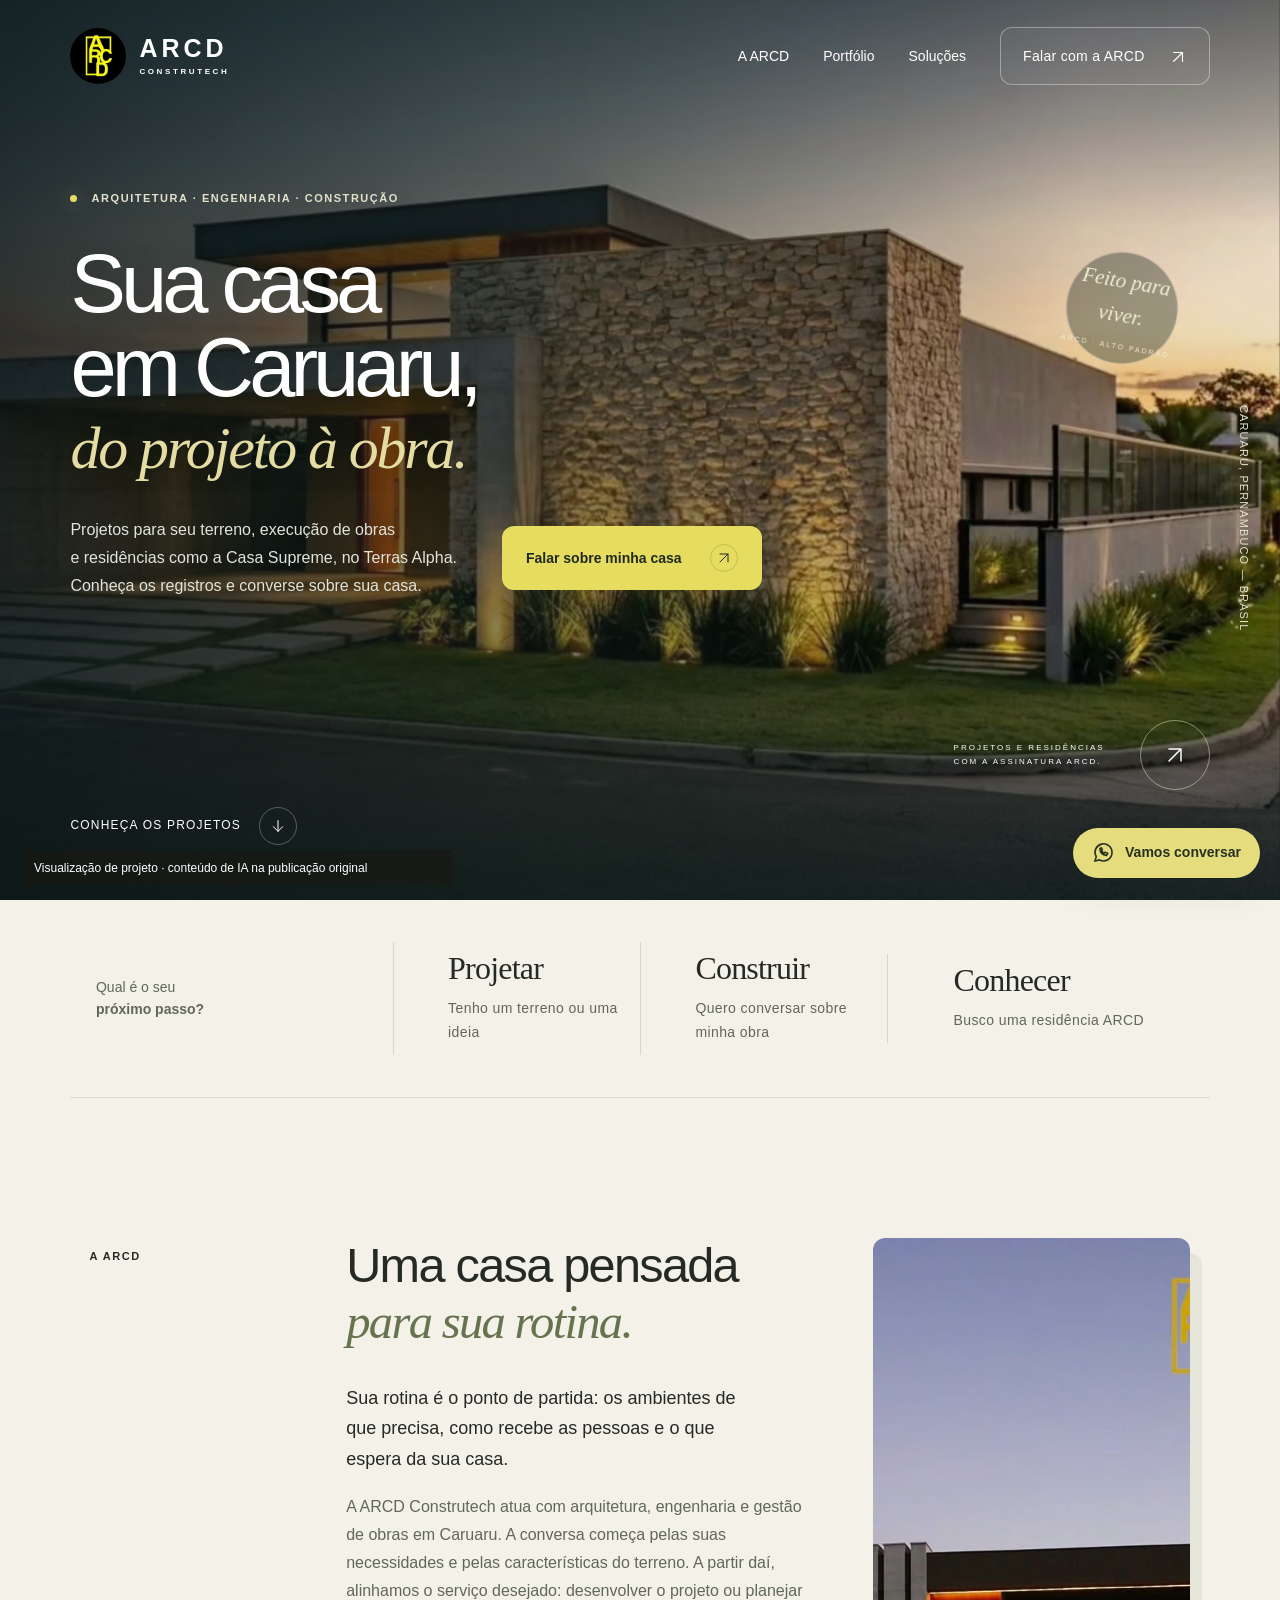
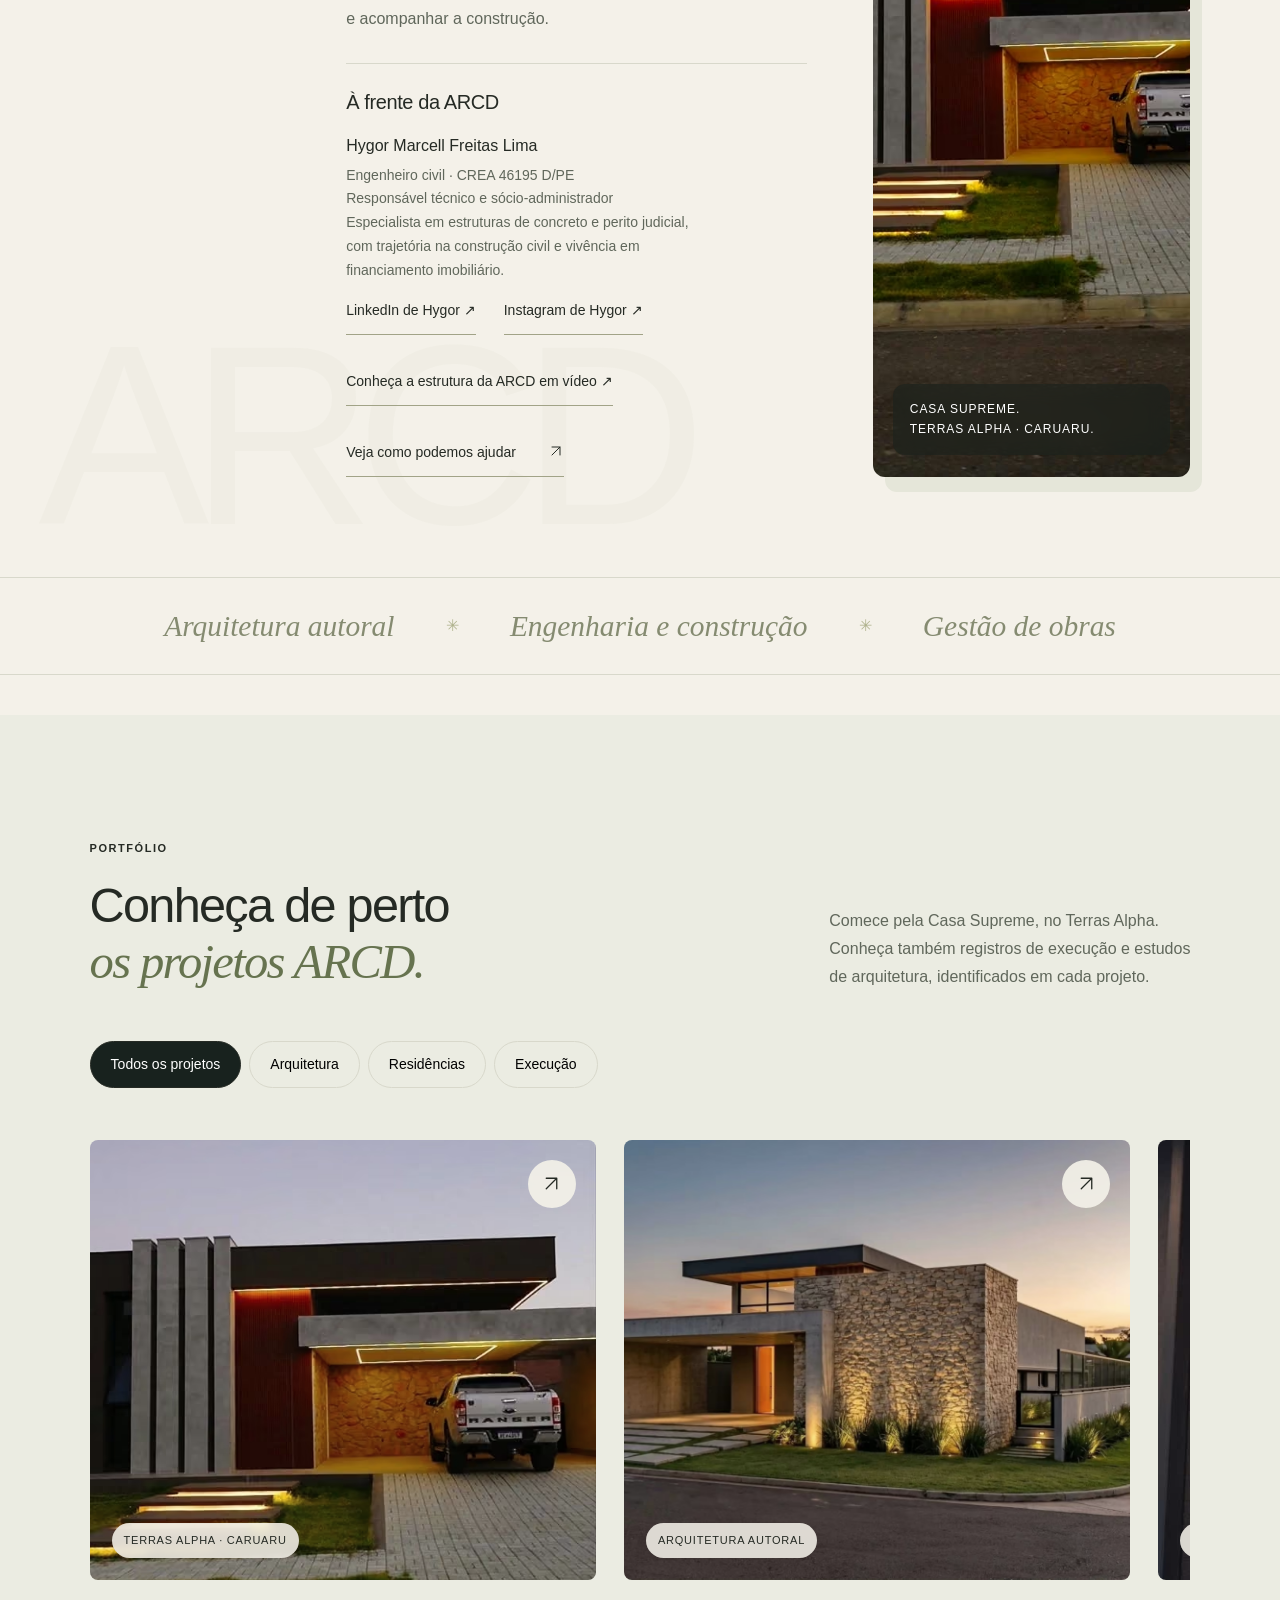
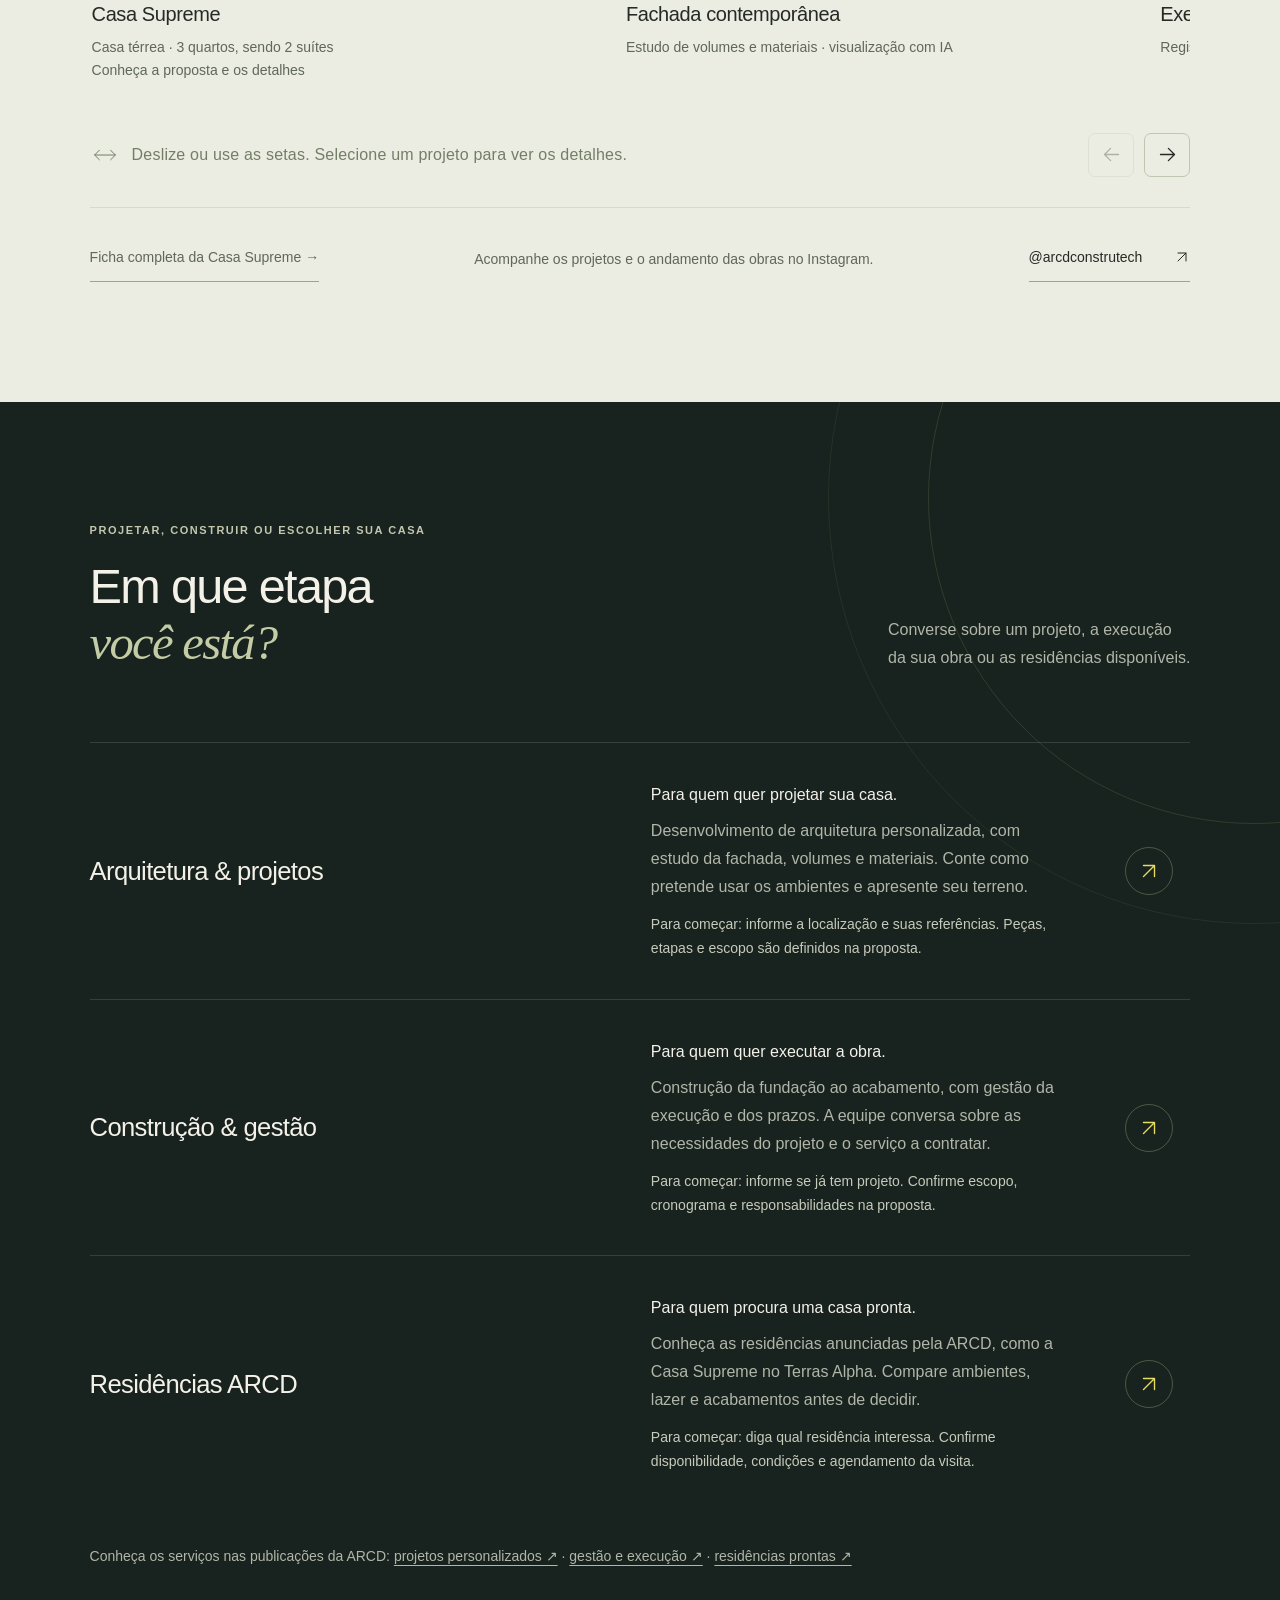
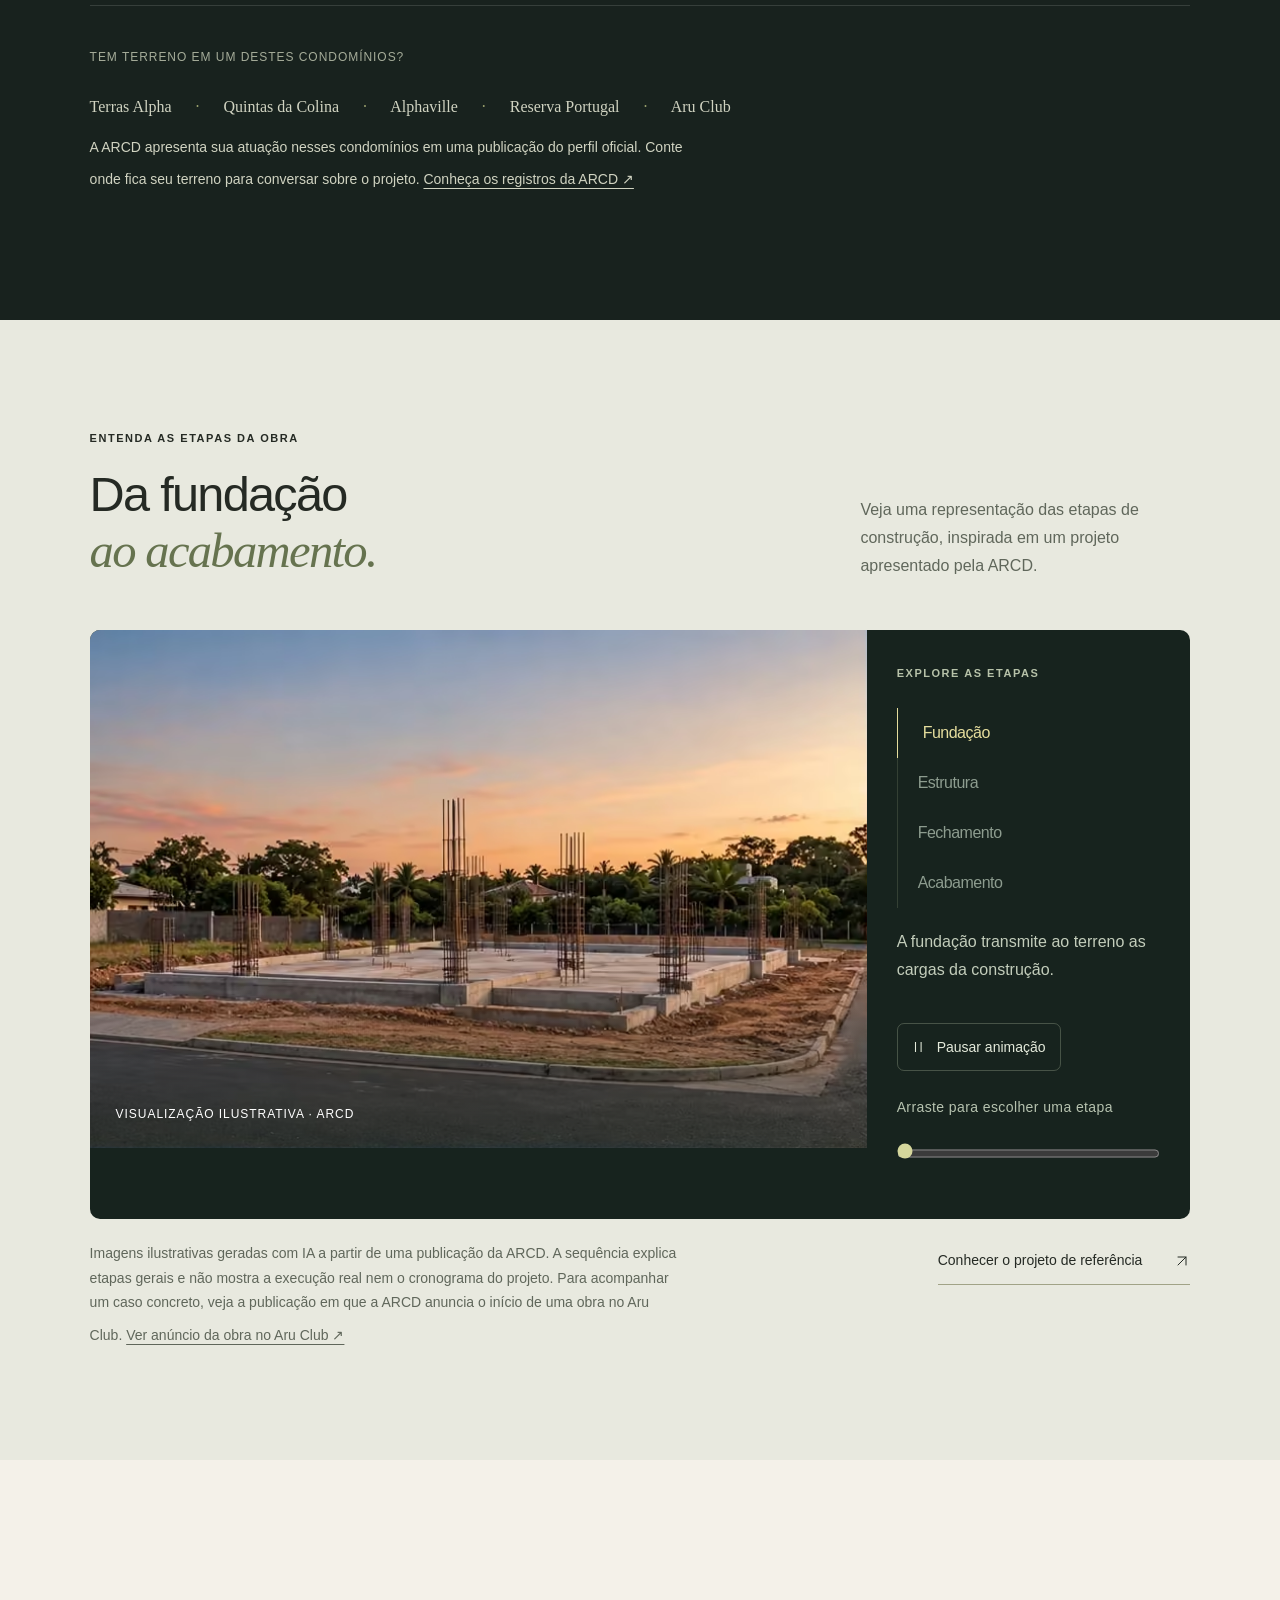
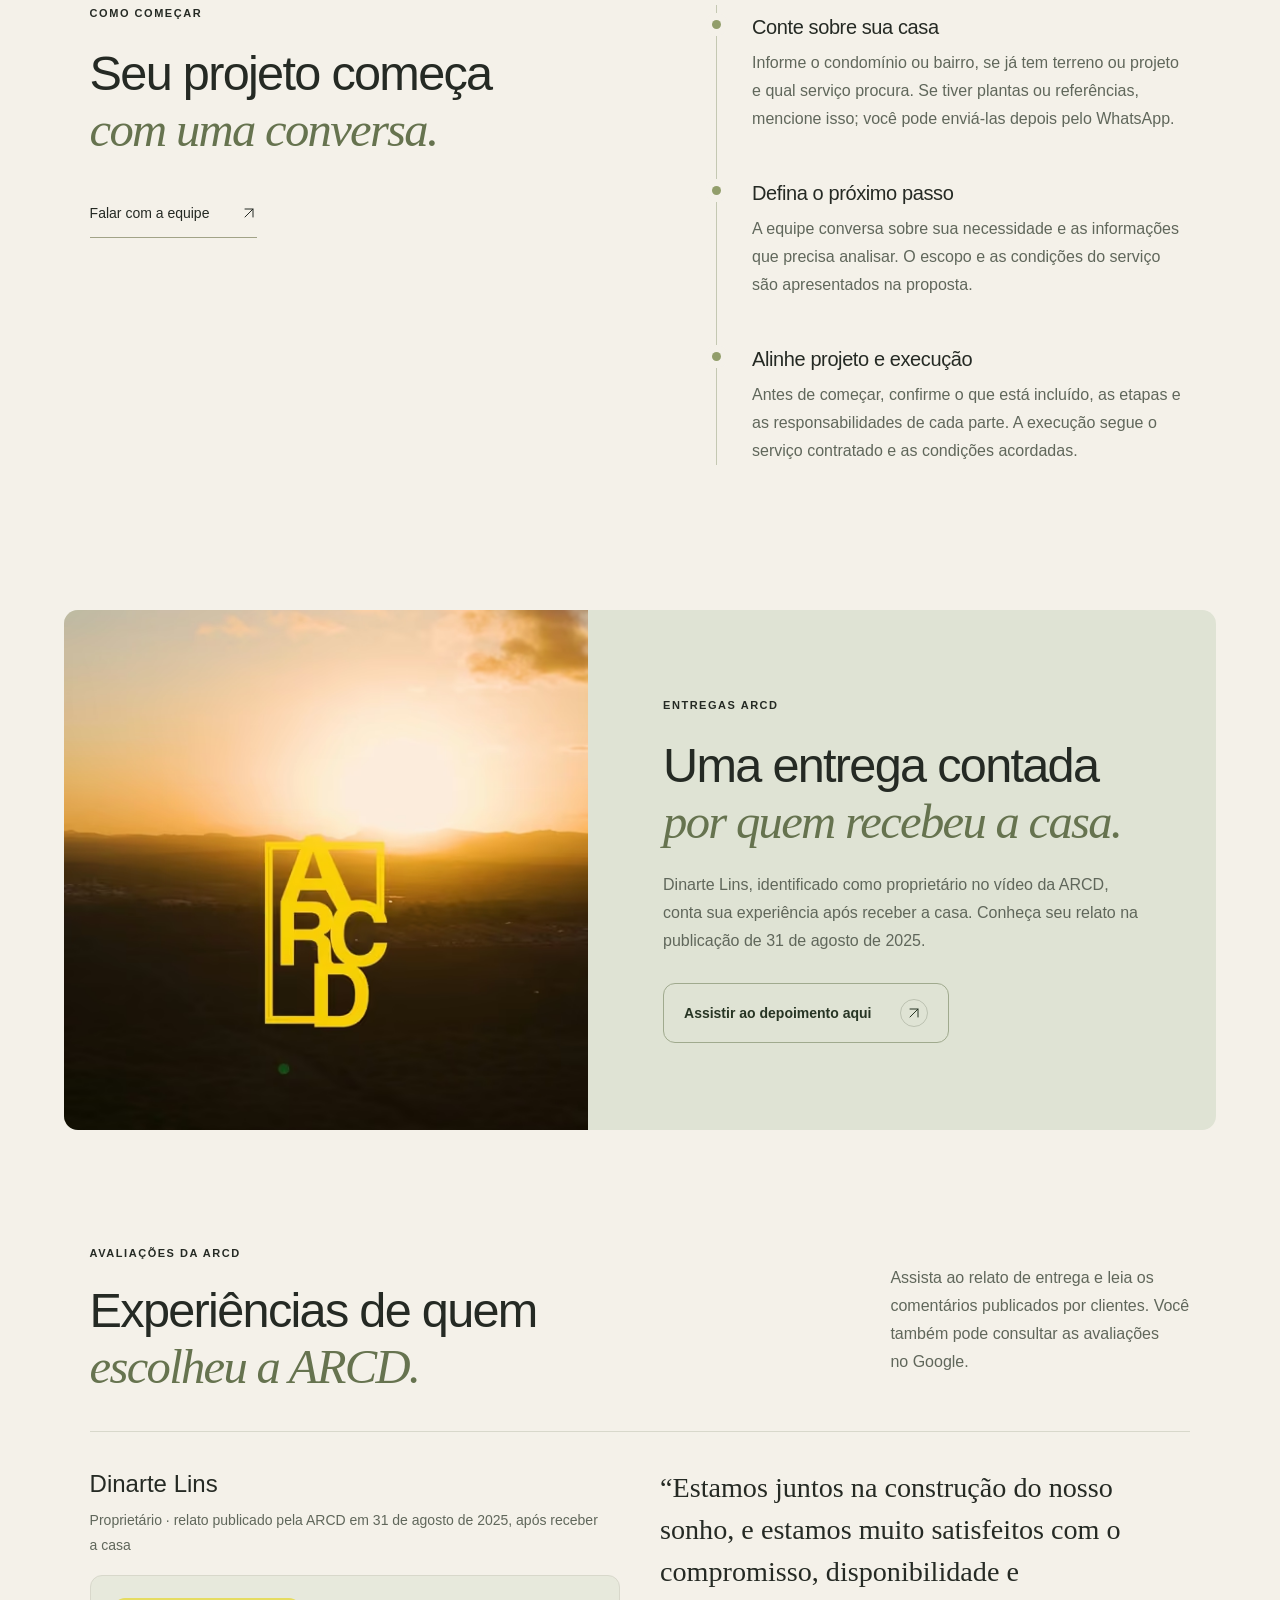
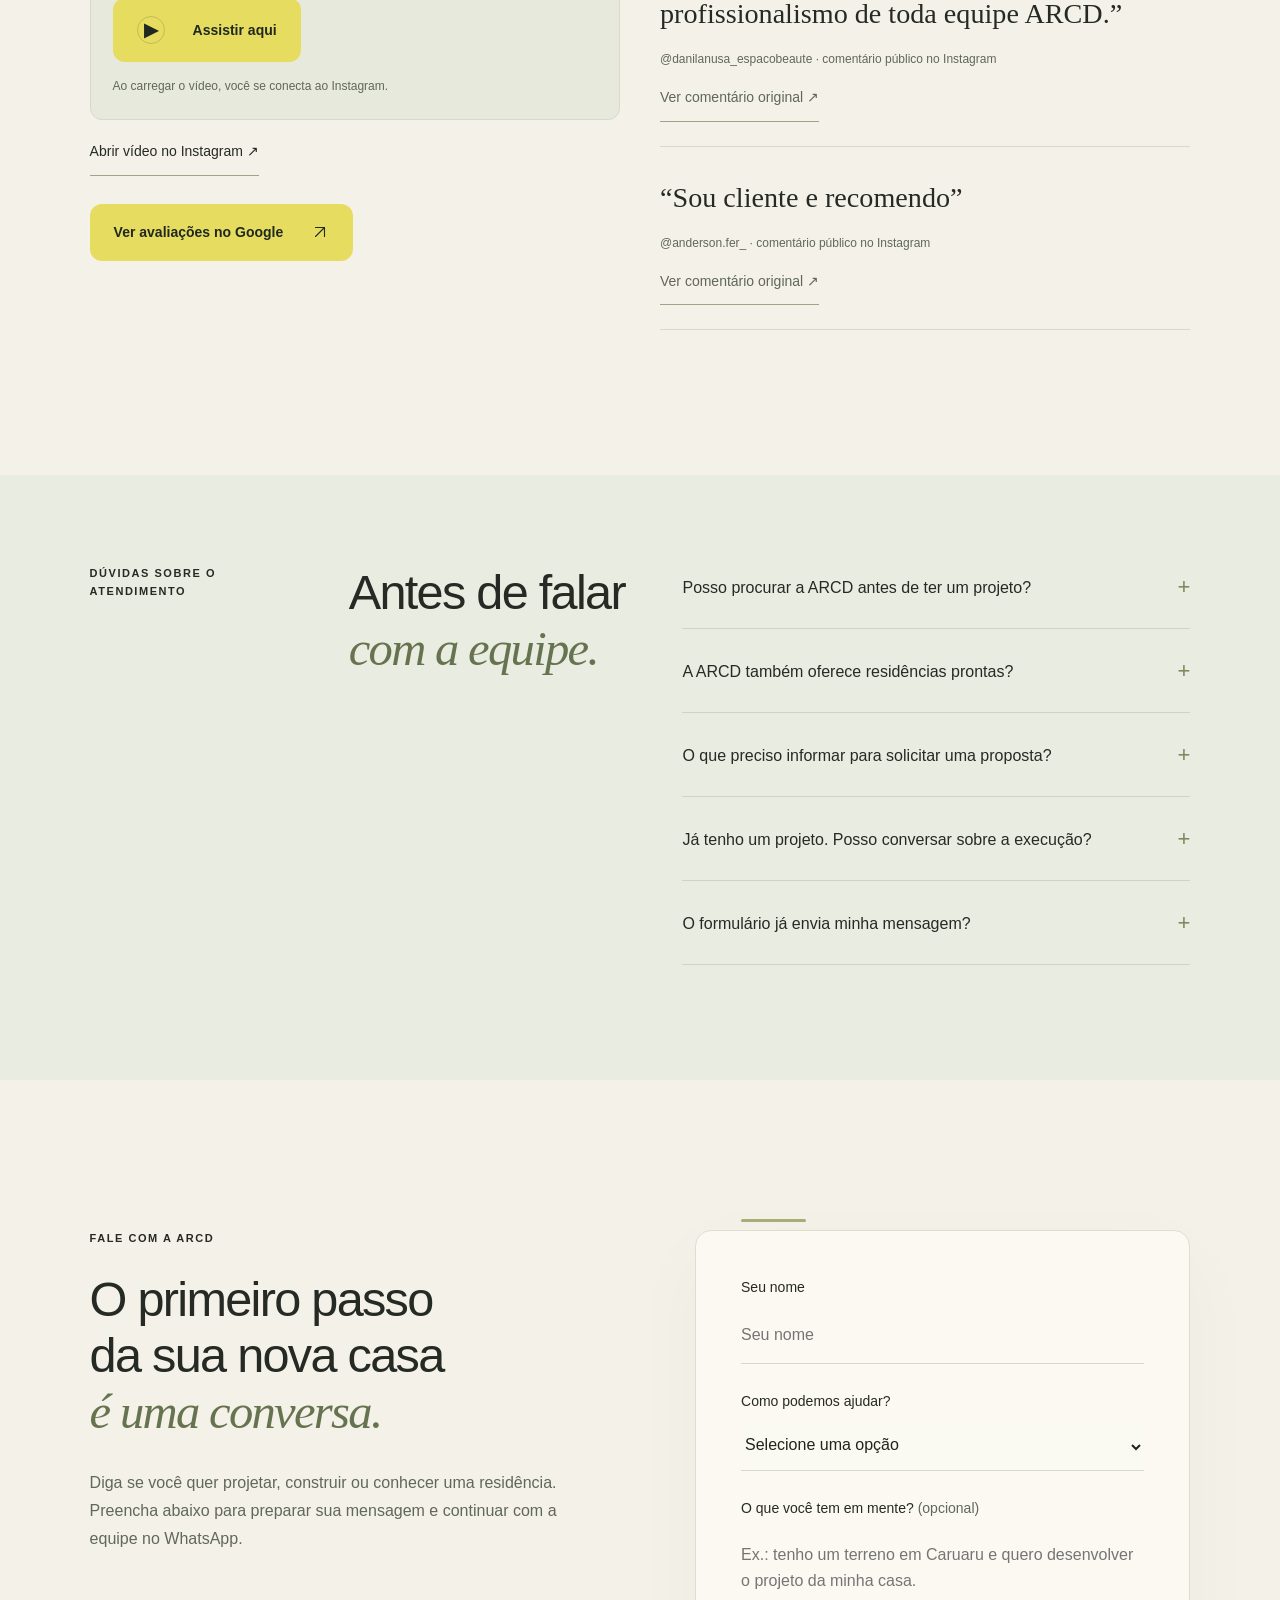
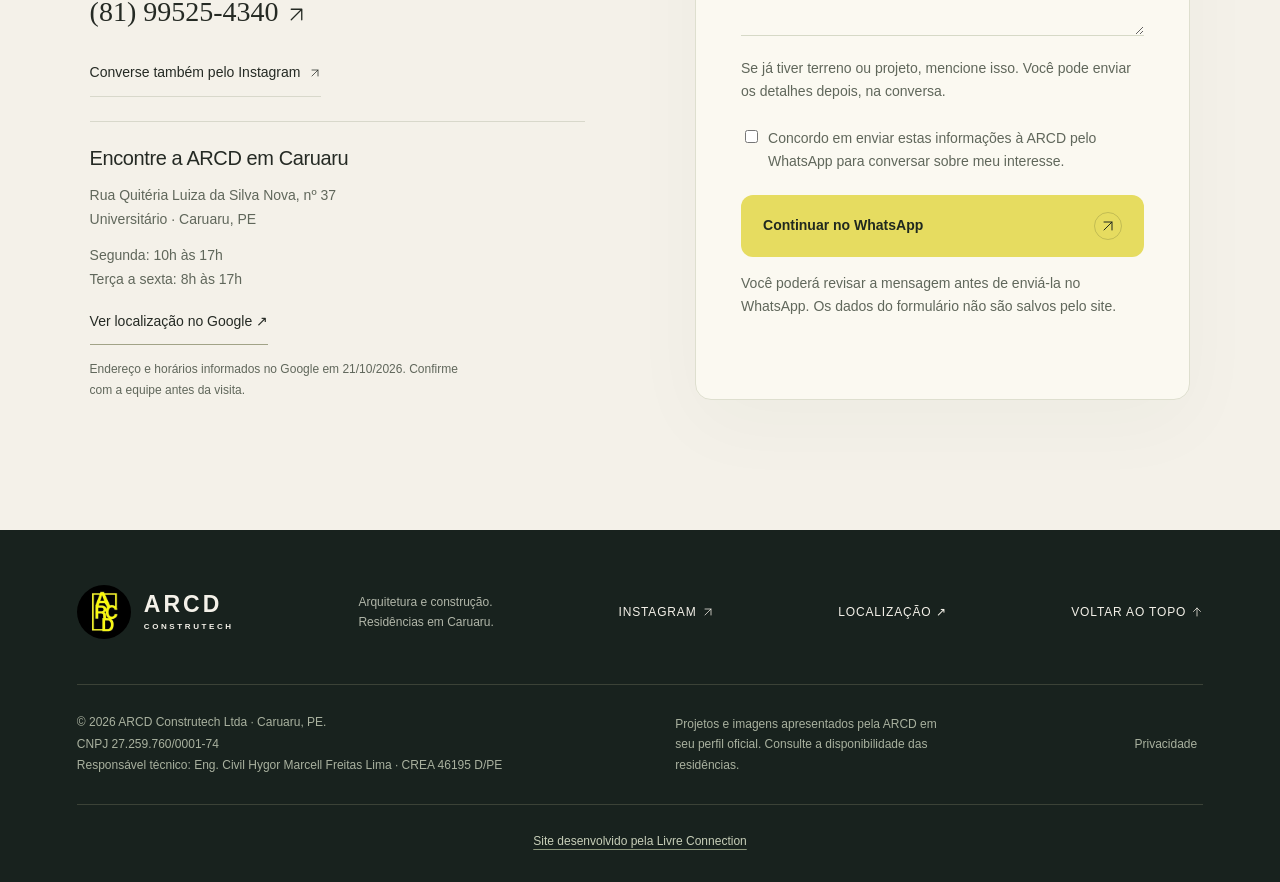
==== commit ffd31e98: "Identifica o responsável técnico com registro no CREA - Seção "À frente da ARCD": Hygor Marcell Frei" ====
--- a/index.html
+++ b/index.html
@@ -1,10 +1,10 @@
 <!doctype html>
-<html lang="pt-BR"><head><meta charset="UTF-8"><meta name="viewport" content="width=device-width, initial-scale=1"><meta name="theme-color" content="#151613"><title>ARCD Construtech | Arquitetura e construção em Caruaru</title><meta name="description" content="Projetos e construção de residências de alto padrão em Caruaru. Conheça o portfólio da ARCD e converse com a equipe sobre seu terreno ou sua nova casa."><meta property="og:title" content="ARCD Construtech | Sua casa em Caruaru"><meta property="og:description" content="Arquitetura, engenharia e construção de residências de alto padrão em Caruaru. Veja os projetos e fale com a ARCD."><meta property="og:image" content="https://arcd-construtech.vercel.app/assets/og-arcd-construtech.jpg"><meta property="og:image:width" content="1200"><meta property="og:image:height" content="630"><meta property="og:image:alt" content="Fachada contemporânea apresentada pela ARCD"><meta property="og:site_name" content="ARCD Construtech"><meta property="og:type" content="website"><meta property="og:locale" content="pt_BR"><meta property="og:url" content="https://arcd-construtech.vercel.app/"><meta name="twitter:card" content="summary_large_image"><link rel="canonical" href="https://arcd-construtech.vercel.app/"><link rel="icon" href="/favicon.ico" sizes="48x48"><link rel="icon" href="/assets/icon-192.png" type="image/png" sizes="192x192"><link rel="apple-touch-icon" href="/assets/apple-touch-icon.png"><link rel="stylesheet" href="/site.css"><link rel="alternate" type="text/plain" href="/llms.txt" title="Resumo para assistentes de IA"><script type="application/ld+json">{"@context":"https://schema.org","@graph":[{"@type":"WebSite","@id":"https://arcd-construtech.vercel.app/#website","url":"https://arcd-construtech.vercel.app/","name":"ARCD Construtech","inLanguage":"pt-BR","publisher":{"@id":"https://arcd-construtech.vercel.app/#empresa"}},{"@type":"GeneralContractor","@id":"https://arcd-construtech.vercel.app/#empresa","name":"ARCD Construtech","legalName":"ARCD Construtech Ltda","taxID":"27.259.760/0001-74","description":"Arquitetura, engenharia e construção de residências de alto padrão em Caruaru, PE: projeto personalizado, execução e gestão de obras.","url":"https://arcd-construtech.vercel.app/","logo":"https://arcd-construtech.vercel.app/assets/logo.jpg","image":"https://arcd-construtech.vercel.app/assets/og-arcd-construtech.jpg","telephone":"+55-81-99525-4340","address":{"@type":"PostalAddress","streetAddress":"Rua Quitéria Luiza da Silva Nova, 37","addressLocality":"Caruaru","addressRegion":"PE","addressCountry":"BR"},"areaServed":{"@type":"City","name":"Caruaru"},"hasMap":"https://www.google.com/maps?cid=8965470404311113653","openingHoursSpecification":[{"@type":"OpeningHoursSpecification","dayOfWeek":"Monday","opens":"10:00","closes":"17:00"},{"@type":"OpeningHoursSpecification","dayOfWeek":["Tuesday","Wednesday","Thursday","Friday"],"opens":"08:00","closes":"17:00"}],"founder":{"@type":"Person","name":"Hygor Freitas","jobTitle":"Sócio-administrador","sameAs":["https://br.linkedin.com/in/hygor-freitas"]},"knowsAbout":["Projeto arquitetônico residencial","Construção de residências de alto padrão","Gestão de obras"],"sameAs":["https://www.instagram.com/arcdconstrutech/","https://www.google.com/maps?cid=8965470404311113653"]},{"@type":"WebPage","@id":"https://arcd-construtech.vercel.app/#webpage","url":"https://arcd-construtech.vercel.app/","name":"ARCD Construtech | Arquitetura e construção em Caruaru","isPartOf":{"@id":"https://arcd-construtech.vercel.app/#website"},"about":{"@id":"https://arcd-construtech.vercel.app/#empresa"},"primaryImageOfPage":"https://arcd-construtech.vercel.app/assets/og-arcd-construtech.jpg","inLanguage":"pt-BR"}]}</script></head>
+<html lang="pt-BR"><head><meta charset="UTF-8"><meta name="viewport" content="width=device-width, initial-scale=1"><meta name="theme-color" content="#151613"><title>ARCD Construtech | Arquitetura e construção em Caruaru</title><meta name="description" content="Projetos e construção de residências de alto padrão em Caruaru. Conheça o portfólio da ARCD e converse com a equipe sobre seu terreno ou sua nova casa."><meta property="og:title" content="ARCD Construtech | Sua casa em Caruaru"><meta property="og:description" content="Arquitetura, engenharia e construção de residências de alto padrão em Caruaru. Veja os projetos e fale com a ARCD."><meta property="og:image" content="https://arcd-construtech.vercel.app/assets/og-arcd-construtech.jpg"><meta property="og:image:width" content="1200"><meta property="og:image:height" content="630"><meta property="og:image:alt" content="Fachada contemporânea apresentada pela ARCD"><meta property="og:site_name" content="ARCD Construtech"><meta property="og:type" content="website"><meta property="og:locale" content="pt_BR"><meta property="og:url" content="https://arcd-construtech.vercel.app/"><meta name="twitter:card" content="summary_large_image"><link rel="canonical" href="https://arcd-construtech.vercel.app/"><link rel="icon" href="/favicon.ico" sizes="48x48"><link rel="icon" href="/assets/icon-192.png" type="image/png" sizes="192x192"><link rel="apple-touch-icon" href="/assets/apple-touch-icon.png"><link rel="stylesheet" href="/site.css"><link rel="alternate" type="text/plain" href="/llms.txt" title="Resumo para assistentes de IA"><script type="application/ld+json">{"@context":"https://schema.org","@graph":[{"@type":"WebSite","@id":"https://arcd-construtech.vercel.app/#website","url":"https://arcd-construtech.vercel.app/","name":"ARCD Construtech","inLanguage":"pt-BR","publisher":{"@id":"https://arcd-construtech.vercel.app/#empresa"}},{"@type":"GeneralContractor","@id":"https://arcd-construtech.vercel.app/#empresa","name":"ARCD Construtech","legalName":"ARCD Construtech Ltda","taxID":"27.259.760/0001-74","description":"Arquitetura, engenharia e construção de residências de alto padrão em Caruaru, PE: projeto personalizado, execução e gestão de obras.","url":"https://arcd-construtech.vercel.app/","logo":"https://arcd-construtech.vercel.app/assets/logo.jpg","image":"https://arcd-construtech.vercel.app/assets/og-arcd-construtech.jpg","telephone":"+55-81-99525-4340","address":{"@type":"PostalAddress","streetAddress":"Rua Quitéria Luiza da Silva Nova, 37","addressLocality":"Caruaru","addressRegion":"PE","addressCountry":"BR"},"areaServed":{"@type":"City","name":"Caruaru"},"hasMap":"https://www.google.com/maps?cid=8965470404311113653","openingHoursSpecification":[{"@type":"OpeningHoursSpecification","dayOfWeek":"Monday","opens":"10:00","closes":"17:00"},{"@type":"OpeningHoursSpecification","dayOfWeek":["Tuesday","Wednesday","Thursday","Friday"],"opens":"08:00","closes":"17:00"}],"founder":{"@id":"https://arcd-construtech.vercel.app/#responsavel-tecnico"},"employee":{"@type":"Person","@id":"https://arcd-construtech.vercel.app/#responsavel-tecnico","name":"Hygor Marcell Freitas Lima","alternateName":"Hygor Freitas","jobTitle":["Engenheiro civil","Responsável técnico","Sócio-administrador"],"worksFor":{"@id":"https://arcd-construtech.vercel.app/#empresa"},"knowsAbout":["Estruturas de concreto","Perícia judicial de engenharia","Construção civil"],"hasCredential":{"@type":"EducationalOccupationalCredential","name":"Registro profissional CREA 46195 D/PE","credentialCategory":"Registro profissional de engenheiro civil","recognizedBy":{"@type":"Organization","name":"Conselho Regional de Engenharia e Agronomia de Pernambuco (CREA-PE)"}},"sameAs":["https://br.linkedin.com/in/hygor-freitas","https://www.instagram.com/hygor_freitas_/"]},"knowsAbout":["Projeto arquitetônico residencial","Construção de residências de alto padrão","Gestão de obras"],"sameAs":["https://www.instagram.com/arcdconstrutech/","https://www.google.com/maps?cid=8965470404311113653"]},{"@type":"WebPage","@id":"https://arcd-construtech.vercel.app/#webpage","url":"https://arcd-construtech.vercel.app/","name":"ARCD Construtech | Arquitetura e construção em Caruaru","isPartOf":{"@id":"https://arcd-construtech.vercel.app/#website"},"about":{"@id":"https://arcd-construtech.vercel.app/#empresa"},"primaryImageOfPage":"https://arcd-construtech.vercel.app/assets/og-arcd-construtech.jpg","inLanguage":"pt-BR"}]}</script></head>
 <body><div class="page-progress" aria-hidden="true"></div><a class="skip" href="#principal">Ir para o conteúdo</a>
 <header><a class="brand" href="#inicio" aria-label="ARCD Construtech — início"><img src="assets/logo.jpg" alt="Logomarca ARCD" width="54" height="54"><span>ARCD<small>CONSTRUTECH</small></span></a><nav aria-label="Navegação principal" id="nav"><a href="#sobre">A ARCD</a><a href="#portfolio">Portfólio</a><a href="#solucoes">Soluções</a><a class="nav-cta" href="#contato">Falar com a ARCD <span><svg class="icon-arrow" viewBox="0 0 24 24" aria-hidden="true" focusable="false"><path d="M6 18 18 6M6 6h12v12"/></svg></span></a></nav><button class="menu" aria-label="Abrir menu" aria-expanded="false" aria-controls="nav">☰</button></header>
 <main id="principal"><section class="hero" id="inicio"><div class="hero-text"><div class="eyebrow"><i></i> ARQUITETURA · ENGENHARIA · CONSTRUÇÃO</div><h1><span class="hero-line"><span>Sua casa </span></span><span class="hero-line"><span>em Caruaru, </span></span><span class="hero-line hero-line-final"><span><em>do projeto à obra.</em></span></span></h1><div class="hero-bottom"><p>Projetos para seu terreno, execução de obras <br> e residências como a Casa Supreme, no Terras Alpha. <br> Conheça os registros e converse sobre sua casa.</p><a class="button" href="#contato">Falar sobre minha casa <span><svg class="icon-arrow" viewBox="0 0 24 24" aria-hidden="true" focusable="false"><path d="M6 18 18 6M6 6h12v12"/></svg></span></a></div><a class="explore" href="#portfolio">CONHEÇA OS PROJETOS <span><svg class="icon-arrow" viewBox="0 0 24 24" aria-hidden="true" focusable="false"><path d="M12 4v16m-7-7 7 7 7-7"/></svg></span></a></div><div class="hero-seal" aria-hidden="true"><span>Feito para</span><span>viver.</span><small>ARCD · ALTO PADRÃO</small></div><div class="hero-photo"><picture><source type="image/avif" srcset="/assets/img/fachada-1440.avif 1440w" sizes="100vw"><source type="image/webp" srcset="/assets/img/fachada-1440.webp 1440w" sizes="100vw"><img src="assets/fachada.jpg" alt="Visualização de fachada da ARCD; publicação original identificada como conteúdo de IA" fetchpriority="high" width="1440" height="916"></picture><div class="photo-caption"><span>PROJETOS E RESIDÊNCIAS <br>COM A ASSINATURA ARCD.</span><a href="#portfolio" aria-label="Conhecer projetos"><svg class="icon-arrow" viewBox="0 0 24 24" aria-hidden="true" focusable="false"><path d="M6 18 18 6M6 6h12v12"/></svg></a></div><span class="vertical">CARUARU, PERNAMBUCO — BRASIL</span><span class="image-disclosure">Visualização de projeto · conteúdo de IA na publicação original</span></div></section>
 <div class="credentials" aria-label="Encontre seu próximo passo"><p>Qual é o seu <br><b>próximo passo?</b></p><div><a href="#solucoes" class="credential-link"><strong>Projetar</strong><small>Tenho um terreno ou uma ideia</small></a></div><div><a href="#solucoes" class="credential-link"><strong>Construir</strong><small>Quero conversar sobre minha obra</small></a></div><div><a href="#contato" data-interest="Conhecer residências" class="credential-link"><strong>Conhecer</strong><small>Busco uma residência ARCD</small></a></div></div>
-<section class="section about" id="sobre"><div class="eyebrow">A ARCD</div><div><h2>Uma casa pensada <br><em>para sua rotina.</em></h2><p class="lead">Sua rotina é o ponto de partida: os ambientes de que precisa, como recebe as pessoas e o que espera da sua casa.</p><p>A ARCD Construtech atua com arquitetura, engenharia e gestão de obras em Caruaru. A conversa começa pelas suas necessidades e pelas características do terreno. A partir daí, alinhamos o serviço desejado: desenvolver o projeto ou planejar e acompanhar a construção.</p><div class="team-evidence" aria-labelledby="team-title"><h3 id="team-title">À frente da ARCD</h3><div class="team-members"><article><h4>Hygor Freitas</h4><p>Sócio-administrador</p><p>Trajetória na construção civil e vivência em financiamento imobiliário, conforme seu perfil profissional público.</p><a class="text-link" href="https://br.linkedin.com/in/hygor-freitas" target="_blank" rel="noopener noreferrer">Perfil profissional de Hygor ↗</a></article></div><a class="text-link" href="https://www.instagram.com/arcdconstrutech/reel/Db_yMtTIMWe/" target="_blank" rel="noopener noreferrer">Conheça a estrutura da ARCD em vídeo ↗</a></div><a class="text-link" href="#solucoes">Veja como podemos ajudar <span><svg class="icon-arrow" viewBox="0 0 24 24" aria-hidden="true" focusable="false"><path d="M6 18 18 6M6 6h12v12"/></svg></span></a></div><div class="about-note"><figure class="about-portrait"><picture><source type="image/avif" srcset="/assets/img/supreme-400.avif 400w, /assets/img/supreme-640.avif 640w" sizes="(max-width: 700px) 90vw, 45vw"><source type="image/webp" srcset="/assets/img/supreme-400.webp 400w, /assets/img/supreme-640.webp 640w" sizes="(max-width: 700px) 90vw, 45vw"><img src="assets/supreme.jpg" alt="Casa Supreme no Terras Alpha Caruaru, apresentada no vídeo oficial da ARCD" loading="lazy" width="640" height="1136"></picture><figcaption>CASA SUPREME. <br>TERRAS ALPHA · CARUARU.</figcaption></figure><span>ARCD</span><p>Incorporadora & Construtora <br>Alto padrão em Caruaru.</p><div class="line-art" aria-hidden="true"></div></div></section>
+<section class="section about" id="sobre"><div class="eyebrow">A ARCD</div><div><h2>Uma casa pensada <br><em>para sua rotina.</em></h2><p class="lead">Sua rotina é o ponto de partida: os ambientes de que precisa, como recebe as pessoas e o que espera da sua casa.</p><p>A ARCD Construtech atua com arquitetura, engenharia e gestão de obras em Caruaru. A conversa começa pelas suas necessidades e pelas características do terreno. A partir daí, alinhamos o serviço desejado: desenvolver o projeto ou planejar e acompanhar a construção.</p><div class="team-evidence" aria-labelledby="team-title"><h3 id="team-title">À frente da ARCD</h3><div class="team-members"><article><h4>Hygor Marcell Freitas Lima</h4><p>Engenheiro civil · CREA 46195 D/PE <br>Responsável técnico e sócio-administrador</p><p>Especialista em estruturas de concreto e perito judicial, com trajetória na construção civil e vivência em financiamento imobiliário.</p><div class="team-links"><a class="text-link" href="https://br.linkedin.com/in/hygor-freitas" target="_blank" rel="noopener noreferrer">LinkedIn de Hygor ↗</a><a class="text-link" href="https://www.instagram.com/hygor_freitas_/" target="_blank" rel="noopener noreferrer">Instagram de Hygor ↗</a></div></article></div><a class="text-link" href="https://www.instagram.com/arcdconstrutech/reel/Db_yMtTIMWe/" target="_blank" rel="noopener noreferrer">Conheça a estrutura da ARCD em vídeo ↗</a></div><a class="text-link" href="#solucoes">Veja como podemos ajudar <span><svg class="icon-arrow" viewBox="0 0 24 24" aria-hidden="true" focusable="false"><path d="M6 18 18 6M6 6h12v12"/></svg></span></a></div><div class="about-note"><figure class="about-portrait"><picture><source type="image/avif" srcset="/assets/img/supreme-400.avif 400w, /assets/img/supreme-640.avif 640w" sizes="(max-width: 700px) 90vw, 45vw"><source type="image/webp" srcset="/assets/img/supreme-400.webp 400w, /assets/img/supreme-640.webp 640w" sizes="(max-width: 700px) 90vw, 45vw"><img src="assets/supreme.jpg" alt="Casa Supreme no Terras Alpha Caruaru, apresentada no vídeo oficial da ARCD" loading="lazy" width="640" height="1136"></picture><figcaption>CASA SUPREME. <br>TERRAS ALPHA · CARUARU.</figcaption></figure><span>ARCD</span><p>Incorporadora & Construtora <br>Alto padrão em Caruaru.</p><div class="line-art" aria-hidden="true"></div></div></section>
 <div class="material-band" aria-hidden="true"><span>Arquitetura autoral</span><i>✳</i><span>Engenharia e construção</span><i>✳</i><span>Gestão de obras</span></div><section class="section portfolio" id="portfolio"><div class="section-top"><div><div class="eyebrow">PORTFÓLIO</div><h2>Conheça de perto <br><em>os projetos ARCD.</em></h2></div><p>Comece pela Casa Supreme, no Terras Alpha. <br>Conheça também registros de execução e estudos <br>de arquitetura, identificados em cada projeto.</p></div><div class="filters" role="group" aria-label="Filtrar portfólio"><button class="active" data-filter="todos" aria-pressed="true">Todos os projetos</button><button data-filter="arquitetura" aria-pressed="false">Arquitetura</button><button data-filter="residencias" aria-pressed="false">Residências</button><button data-filter="execucao" aria-pressed="false">Execução</button></div>
 <div class="projects" id="project-gallery" role="region" aria-label="Galeria de projetos ARCD" aria-describedby="gallery-hint" tabindex="0"><button class="project featured" data-category="residencias" data-project="supreme"><div class="project-image"><picture><source type="image/avif" srcset="/assets/img/supreme-400.avif 400w, /assets/img/supreme-640.avif 640w" sizes="(max-width: 700px) 90vw, 45vw"><source type="image/webp" srcset="/assets/img/supreme-400.webp 400w, /assets/img/supreme-640.webp 640w" sizes="(max-width: 700px) 90vw, 45vw"><img src="assets/supreme.jpg" alt="Fachada da Casa Supreme, no Terras Alpha Caruaru" loading="lazy" width="640" height="1136"></picture><span class="project-arrow"><svg class="icon-arrow" viewBox="0 0 24 24" aria-hidden="true" focusable="false"><path d="M6 18 18 6M6 6h12v12"/></svg></span><span class="tag">TERRAS ALPHA · CARUARU</span></div><div class="project-info"><h3>Casa Supreme</h3><span>Casa térrea · 3 quartos, sendo 2 suítes <br>Conheça a proposta e os detalhes</span></div></button><button class="project" data-category="arquitetura" data-project="fachada"><div class="project-image"><picture><source type="image/avif" srcset="/assets/img/fachada-1440.avif 1440w" sizes="100vw"><source type="image/webp" srcset="/assets/img/fachada-1440.webp 1440w" sizes="100vw"><img src="assets/fachada.jpg" alt="Visualização de fachada ARCD com volumes contemporâneos; conteúdo de IA" loading="lazy" width="1440" height="916"></picture><span class="project-arrow"><svg class="icon-arrow" viewBox="0 0 24 24" aria-hidden="true" focusable="false"><path d="M6 18 18 6M6 6h12v12"/></svg></span><span class="tag">ARQUITETURA AUTORAL</span></div><div class="project-info"><h3>Fachada contemporânea</h3><span>Estudo de volumes e materiais · visualização com IA</span></div></button><button class="project" data-category="execucao" data-project="obra"><div class="project-image"><picture><source type="image/avif" srcset="/assets/img/obra-400.avif 400w, /assets/img/obra-640.avif 640w" sizes="(max-width: 700px) 90vw, 35vw"><source type="image/webp" srcset="/assets/img/obra-400.webp 400w, /assets/img/obra-640.webp 640w" sizes="(max-width: 700px) 90vw, 35vw"><img src="assets/obra.jpg" alt="Registro da ARCD sobre a execução e os acabamentos de suas obras" loading="lazy" width="640" height="1136"></picture><span class="project-arrow"><svg class="icon-arrow" viewBox="0 0 24 24" aria-hidden="true" focusable="false"><path d="M6 18 18 6M6 6h12v12"/></svg></span><span class="tag">DO PROJETO À ENTREGA</span></div><div class="project-info"><h3>Execução e acabamentos</h3><span>Registro de obra publicado pela ARCD</span></div></button></div><div class="gallery-nav"><p class="gallery-hint" id="gallery-hint"><svg class="icon-arrow" viewBox="0 0 32 20" aria-hidden="true" focusable="false"><path d="M3 10h26M9 4l-6 6 6 6m14-12 6 6-6 6"/></svg>Deslize ou use as setas. Selecione um projeto para ver os detalhes.</p><div class="gallery-buttons"><button type="button" id="gallery-previous" aria-label="Projetos anteriores" aria-controls="project-gallery" disabled><svg class="icon-arrow" viewBox="0 0 24 24" aria-hidden="true" focusable="false"><path d="M20 12H4m7-7-7 7 7 7"/></svg></button><button type="button" id="gallery-next" aria-label="Próximos projetos" aria-controls="project-gallery"><svg class="icon-arrow" viewBox="0 0 24 24" aria-hidden="true" focusable="false"><path d="M4 12h16m-7-7 7 7-7 7"/></svg></button></div></div><div class="portfolio-footer"><p><a class="text-link" href="/projetos/casa-supreme">Ficha completa da Casa Supreme →</a></p><p>Acompanhe os projetos e o andamento das obras no Instagram.</p><a class="text-link" href="https://www.instagram.com/arcdconstrutech/" target="_blank" rel="noopener noreferrer">@arcdconstrutech <svg class="icon-arrow" viewBox="0 0 24 24" aria-hidden="true" focusable="false"><path d="M6 18 18 6M6 6h12v12"/></svg></a></div></section>
 <section class="solutions section" id="solucoes"><div class="section-top"><div><div class="eyebrow">PROJETAR, CONSTRUIR OU ESCOLHER SUA CASA</div><h2>Em que etapa <br><em>você está?</em></h2></div><p>Converse sobre um projeto, a execução <br>da sua obra ou as residências disponíveis.</p></div><a class="service" href="#contato" data-interest="Desenvolver um projeto"><h3>Arquitetura & projetos</h3><p><strong>Para quem quer projetar sua casa.</strong> Desenvolvimento de arquitetura personalizada, com estudo da fachada, volumes e materiais. Conte como pretende usar os ambientes e apresente seu terreno. <span class="service-next">Para começar: informe a localização e suas referências. Peças, etapas e escopo são definidos na proposta.</span></p><b><svg class="icon-arrow" viewBox="0 0 24 24" aria-hidden="true" focusable="false"><path d="M6 18 18 6M6 6h12v12"/></svg></b></a><a class="service" href="#contato" data-interest="Construir minha casa"><h3>Construção & gestão</h3><p><strong>Para quem quer executar a obra.</strong> Construção da fundação ao acabamento, com gestão da execução e dos prazos. A equipe conversa sobre as necessidades do projeto e o serviço a contratar. <span class="service-next">Para começar: informe se já tem projeto. Confirme escopo, cronograma e responsabilidades na proposta.</span></p><b><svg class="icon-arrow" viewBox="0 0 24 24" aria-hidden="true" focusable="false"><path d="M6 18 18 6M6 6h12v12"/></svg></b></a><a class="service" href="#contato" data-interest="Conhecer residências"><h3>Residências ARCD</h3><p><strong>Para quem procura uma casa pronta.</strong> Conheça as residências anunciadas pela ARCD, como a Casa Supreme no Terras Alpha. Compare ambientes, lazer e acabamentos antes de decidir. <span class="service-next">Para começar: diga qual residência interessa. Confirme disponibilidade, condições e agendamento da visita.</span></p><b><svg class="icon-arrow" viewBox="0 0 24 24" aria-hidden="true" focusable="false"><path d="M6 18 18 6M6 6h12v12"/></svg></b></a><p class="service-sources">Conheça os serviços nas publicações da ARCD: <a href="https://www.instagram.com/arcdconstrutech/p/DdlHj6bR-td/" target="_blank" rel="noopener noreferrer">projetos personalizados ↗</a> · <a href="https://www.instagram.com/arcdconstrutech/reel/DbqVKavoVsO/" target="_blank" rel="noopener noreferrer">gestão e execução ↗</a> · <a href="https://www.instagram.com/arcdconstrutech/reel/Db3XU1xoy_4/" target="_blank" rel="noopener noreferrer">residências prontas ↗</a></p><div class="places"><span>TEM TERRENO EM UM DESTES CONDOMÍNIOS?</span><p>Terras Alpha <i>·</i> Quintas da Colina <i>·</i> Alphaville <i>·</i> Reserva Portugal <i>·</i> Aru Club</p><p class="places-note">A ARCD apresenta sua atuação nesses condomínios em uma publicação do perfil oficial. Conte onde fica seu terreno para conversar sobre o projeto. <a href="https://www.instagram.com/arcdconstrutech/reel/DcTvtnlI1-K/" target="_blank" rel="noopener noreferrer">Conheça os registros da ARCD ↗</a></p></div></section>
@@ -12,7 +12,7 @@
 <section class="testimonial"><picture><source type="image/avif" srcset="/assets/img/cliente-540.avif 540w, /assets/img/cliente-810.avif 810w" sizes="(max-width: 700px) 100vw, 40vw"><source type="image/webp" srcset="/assets/img/cliente-540.webp 540w, /assets/img/cliente-810.webp 810w" sizes="(max-width: 700px) 100vw, 40vw"><img src="assets/cliente.jpg" alt="Marca ARCD sobre paisagem ao pôr do sol, na capa do vídeo de entrega" loading="lazy" width="1080" height="1920"></picture><div><div class="eyebrow">ENTREGAS ARCD</div><h2>Uma entrega contada <br><em>por quem recebeu a casa.</em></h2><p>Dinarte Lins, identificado como proprietário no vídeo da ARCD, conta sua experiência após receber a casa. Conheça seu relato na publicação de 31 de agosto de 2025.</p><a class="button outline" href="#avaliacoes">Assistir ao depoimento aqui <span><svg class="icon-arrow" viewBox="0 0 24 24" aria-hidden="true" focusable="false"><path d="M6 18 18 6M6 6h12v12"/></svg></span></a></div></section>
 <section class="reviews section" id="avaliacoes" aria-labelledby="reviews-title"><div class="section-top"><div><div class="eyebrow">AVALIAÇÕES DA ARCD</div><h2 id="reviews-title">Experiências de quem <br><em>escolheu a ARCD.</em></h2></div><p>Assista ao relato de entrega e leia os comentários publicados por clientes. Você também pode consultar as avaliações no Google.</p></div><div class="review-board review-board-live"><div><article class="testimonial-video"><h3>Dinarte Lins</h3><p>Proprietário · relato publicado pela ARCD em 31 de agosto de 2025, após receber a casa</p><div class="instagram-player" data-instagram-post="https://www.instagram.com/p/DOBc_SDCkM-/"><button type="button" class="button load-testimonial" aria-label="Assistir ao depoimento de Dinarte Lins"><span aria-hidden="true">▶</span> Assistir aqui</button><p class="video-notice">Ao carregar o vídeo, você se conecta ao Instagram.</p><div class="instagram-mount" aria-live="polite"></div></div><a class="text-link" href="https://www.instagram.com/arcdconstrutech/reel/DOBc_SDCkM-/" target="_blank" rel="noopener noreferrer">Abrir vídeo no Instagram ↗</a></article><a class="button" href="https://www.google.com/maps?cid=8965470404311113653" target="_blank" rel="noopener noreferrer">Ver avaliações no Google <svg class="icon-arrow" viewBox="0 0 24 24" aria-hidden="true" focusable="false"><path d="M6 18 18 6M6 6h12v12"/></svg></a></div><div class="review-invitation"><figure class="verified-comment"><blockquote>“Estamos juntos na construção do nosso sonho, e estamos muito satisfeitos com o compromisso, disponibilidade e profissionalismo de toda equipe ARCD.”</blockquote><figcaption>@danilanusa_espacobeaute · comentário público no Instagram <br><a class="text-link" href="https://www.instagram.com/p/DbdYf90o8sd/c/18109120052045270/" target="_blank" rel="noopener noreferrer">Ver comentário original ↗</a></figcaption></figure><figure class="verified-comment"><blockquote>“Sou cliente e recomendo”</blockquote><figcaption>@anderson.fer_ · comentário público no Instagram <br><a class="text-link" href="https://www.instagram.com/p/DcTvtnlI1-K/c/18128335507678296/" target="_blank" rel="noopener noreferrer">Ver comentário original ↗</a></figcaption></figure></div></div></section><section class="section faq" id="duvidas"><div class="eyebrow">DÚVIDAS SOBRE O ATENDIMENTO</div><h2>Antes de falar <br><em>com a equipe.</em></h2><div><details><summary>Posso procurar a ARCD antes de ter um projeto?</summary><p>Sim. Conte sua ideia e informe se já tem terreno. A equipe poderá orientar a conversa sobre o projeto e a construção.</p></details><details><summary>A ARCD também oferece residências prontas?</summary><p>A ARCD também apresenta residências para quem procura uma casa pronta. Consulte a equipe para confirmar a disponibilidade e combinar uma visita.</p></details><details><summary>O que preciso informar para solicitar uma proposta?</summary><p>Informe a localização do terreno, o serviço desejado e se já existe um projeto. Se tiver plantas ou outras referências, mencione isso na conversa. O escopo, os valores e os prazos dependem da análise dessas informações.</p></details><details><summary>Já tenho um projeto. Posso conversar sobre a execução?</summary><p>Sim. Selecione “Construir minha casa” no formulário e informe que já tem um projeto. A equipe poderá analisar os documentos e conversar sobre o escopo necessário para a obra.</p></details><details><summary>O formulário já envia minha mensagem?</summary><p>O formulário prepara o texto e abre o WhatsApp. Você pode revisar e editar a mensagem antes de enviá-la. A conversa só chega à equipe quando você confirma o envio no WhatsApp.</p></details></div></section><section class="section contact" id="contato"><div><div class="eyebrow">FALE COM A ARCD</div><h2>O primeiro passo <br>da sua nova casa <br><em>é uma conversa.</em></h2><p>Diga se você quer projetar, construir ou conhecer uma residência. <br>Preencha abaixo para preparar sua mensagem e continuar com a equipe no WhatsApp.</p><a class="phone" href="tel:+5581995254340">(81) 99525-4340 <svg class="icon-arrow" viewBox="0 0 24 24" aria-hidden="true" focusable="false"><path d="M6 18 18 6M6 6h12v12"/></svg></a><a class="instagram" href="https://www.instagram.com/arcdconstrutech/" target="_blank" rel="noopener noreferrer">Converse também pelo Instagram <svg class="icon-arrow" viewBox="0 0 24 24" aria-hidden="true" focusable="false"><path d="M6 18 18 6M6 6h12v12"/></svg></a><div class="contact-location"><h3>Encontre a ARCD em Caruaru</h3><p>Rua Quitéria Luiza da Silva Nova, nº 37 <br>Universitário · Caruaru, PE</p><p>Segunda: 10h às 17h <br>Terça a sexta: 8h às 17h</p><a class="text-link" href="https://www.google.com/maps?cid=8965470404311113653" target="_blank" rel="noopener noreferrer">Ver localização no Google ↗</a><small>Endereço e horários informados no Google em 21/10/2026. Confirme com a equipe antes da visita.</small></div></div><form id="lead-form"><label for="name">Seu nome</label><input id="name" name="name" placeholder="Seu nome" required minlength="2" autocomplete="name" maxlength="80"><label for="interest">Como podemos ajudar?</label><select id="interest" name="interest" required autocomplete="off"><option value="">Selecione uma opção</option><option>Construir minha casa</option><option>Desenvolver um projeto</option><option>Conhecer residências</option><option>Conversar sobre uma obra</option></select><label for="message">O que você tem em mente? <span>(opcional)</span></label><textarea id="message" name="message" autocomplete="off" placeholder="Ex.: tenho um terreno em Caruaru e quero desenvolver o projeto da minha casa." rows="3" maxlength="1500" aria-describedby="message-help"></textarea><small id="message-help" class="field-help">Se já tiver terreno ou projeto, mencione isso. Você pode enviar os detalhes depois, na conversa.</small><label class="consent"><input type="checkbox" name="consent" required> <span>Concordo em enviar estas informações à ARCD pelo WhatsApp para conversar sobre meu interesse.</span></label><button type="submit" class="button">Continuar no WhatsApp <span><svg class="icon-arrow" viewBox="0 0 24 24" aria-hidden="true" focusable="false"><path d="M6 18 18 6M6 6h12v12"/></svg></span></button><small>Você poderá revisar a mensagem antes de enviá-la no WhatsApp. Os dados do formulário não são salvos pelo site.</small><p id="form-status" role="status"></p><noscript><p>Para conversar, ligue para (81) 99525-4340 ou use o botão flutuante do WhatsApp.</p></noscript></form></section>
 
-</main><footer><div class="footer-top"><a class="brand" href="#inicio"><img src="assets/logo.jpg" alt="ARCD" width="54" height="54"><span>ARCD<small>CONSTRUTECH</small></span></a><p>Arquitetura e construção. <br>Residências em Caruaru.</p><a href="https://www.instagram.com/arcdconstrutech/" target="_blank" rel="noopener noreferrer">INSTAGRAM <svg class="icon-arrow" viewBox="0 0 24 24" aria-hidden="true" focusable="false"><path d="M6 18 18 6M6 6h12v12"/></svg></a><a href="https://www.google.com/maps?cid=8965470404311113653" target="_blank" rel="noopener noreferrer">LOCALIZAÇÃO ↗</a><a href="#inicio">VOLTAR AO TOPO <svg class="icon-arrow" viewBox="0 0 24 24" aria-hidden="true" focusable="false"><path d="M12 20V4m-7 7 7-7 7 7"/></svg></a></div><div class="footer-bottom"><span>© <span id="year">2026</span> ARCD Construtech Ltda · Caruaru, PE. <br>CNPJ 27.259.760/0001-74</span><small>Projetos e imagens apresentados pela ARCD em seu perfil oficial. Consulte a disponibilidade das residências.</small><button id="privacy-button">Privacidade</button></div><div class="footer-credit"><a href="https://livreconnection.com.br/sites" target="_blank" rel="noopener noreferrer">Site desenvolvido pela Livre Connection</a></div></footer><a class="floating" href="https://wa.me/5581995254340?text=Ol%C3%A1%2C%20vim%20pelo%20site%20da%20ARCD%20e%20gostaria%20de%20conversar%20sobre%20um%20projeto." target="_blank" rel="noopener noreferrer" aria-label="Conversar com a ARCD no WhatsApp"><svg viewBox="0 0 24 24" fill="none" stroke="currentColor" stroke-width="1.6" aria-hidden="true"><path d="M20 11.5a8.5 8.5 0 0 1-12.5 7.4L3 20l1.2-4.3A8.5 8.5 0 1 1 20 11.5Z"/><path d="M8 7.5c0 4 2.5 6.5 6.5 7l1.2-2.2-2.5-1-1 1c-1.5-.6-2.2-1.4-2.7-2.7l.8-.8-1-2Z"/></svg><span>Vamos conversar</span></a>
+</main><footer><div class="footer-top"><a class="brand" href="#inicio"><img src="assets/logo.jpg" alt="ARCD" width="54" height="54"><span>ARCD<small>CONSTRUTECH</small></span></a><p>Arquitetura e construção. <br>Residências em Caruaru.</p><a href="https://www.instagram.com/arcdconstrutech/" target="_blank" rel="noopener noreferrer">INSTAGRAM <svg class="icon-arrow" viewBox="0 0 24 24" aria-hidden="true" focusable="false"><path d="M6 18 18 6M6 6h12v12"/></svg></a><a href="https://www.google.com/maps?cid=8965470404311113653" target="_blank" rel="noopener noreferrer">LOCALIZAÇÃO ↗</a><a href="#inicio">VOLTAR AO TOPO <svg class="icon-arrow" viewBox="0 0 24 24" aria-hidden="true" focusable="false"><path d="M12 20V4m-7 7 7-7 7 7"/></svg></a></div><div class="footer-bottom"><span>© <span id="year">2026</span> ARCD Construtech Ltda · Caruaru, PE. <br>CNPJ 27.259.760/0001-74 <br>Responsável técnico: Eng. Civil Hygor Marcell Freitas Lima · CREA 46195 D/PE</span><small>Projetos e imagens apresentados pela ARCD em seu perfil oficial. Consulte a disponibilidade das residências.</small><button id="privacy-button">Privacidade</button></div><div class="footer-credit"><a href="https://livreconnection.com.br/sites" target="_blank" rel="noopener noreferrer">Site desenvolvido pela Livre Connection</a></div></footer><a class="floating" href="https://wa.me/5581995254340?text=Ol%C3%A1%2C%20vim%20pelo%20site%20da%20ARCD%20e%20gostaria%20de%20conversar%20sobre%20um%20projeto." target="_blank" rel="noopener noreferrer" aria-label="Conversar com a ARCD no WhatsApp"><svg viewBox="0 0 24 24" fill="none" stroke="currentColor" stroke-width="1.6" aria-hidden="true"><path d="M20 11.5a8.5 8.5 0 0 1-12.5 7.4L3 20l1.2-4.3A8.5 8.5 0 1 1 20 11.5Z"/><path d="M8 7.5c0 4 2.5 6.5 6.5 7l1.2-2.2-2.5-1-1 1c-1.5-.6-2.2-1.4-2.7-2.7l.8-.8-1-2Z"/></svg><span>Vamos conversar</span></a>
 <dialog id="project-dialog" aria-labelledby="dialog-title" aria-describedby="dialog-description"><button class="close" aria-label="Fechar detalhes">×</button><img id="dialog-image" src="assets/fachada.jpg" alt="Projeto ARCD selecionado" width="1440" height="916" loading="lazy"><div class="dialog-copy"><div class="eyebrow" id="dialog-tag"></div><h2 id="dialog-title"></h2><p id="dialog-description"></p><div id="dialog-case" class="case-story" hidden></div><dl id="dialog-facts" class="project-facts"></dl><a id="dialog-source" class="text-link" target="_blank" rel="noopener noreferrer">Ver publicação original <svg class="icon-arrow" viewBox="0 0 24 24" aria-hidden="true" focusable="false"><path d="M6 18 18 6M6 6h12v12"/></svg></a><a class="button" href="#contato" id="dialog-contact">Conversar sobre este projeto <svg class="icon-arrow" viewBox="0 0 24 24" aria-hidden="true" focusable="false"><path d="M6 18 18 6M6 6h12v12"/></svg></a></div></dialog>
 <dialog id="privacy-dialog" aria-labelledby="privacy-title"><button class="close" aria-label="Fechar privacidade">×</button><div class="dialog-copy"><h2 id="privacy-title">Sua privacidade</h2><p>Os dados preenchidos no formulário são usados no seu navegador para preparar uma mensagem. Eles só são enviados à ARCD quando você confirma o envio no WhatsApp. Este site não mantém um cadastro de contatos nem utiliza ferramentas de publicidade.</p><p>A hospedagem pode processar dados técnicos de acesso para funcionamento e segurança. Ao carregar os vídeos incorporados, seu navegador se conecta ao Instagram, que pode processar dados técnicos e cookies conforme suas políticas. Ao abrir WhatsApp, Instagram ou Google, aplicam-se também as políticas dessas plataformas. Para falar sobre seus dados com a ARCD, use o telefone (81) 99525-4340.</p></div></dialog><script src="testimonials.js" defer></script><script src="app.js" defer></script><script src="experience.js" defer></script><script src="construction.js" defer></script><script src="gallery.js" defer></script></body></html>
 
--- a/site.css
+++ b/site.css
@@ -5,7 +5,7 @@
 
 /* ---- style.css ---- */
 
-:root{--paper:#f3f2ec;--ink:#20231e;--muted:#686c62;--yellow:#e9ec34;--line:#d7d8ce;--dark:#171b16}*{box-sizing:border-box}html{scroll-behavior:smooth;scroll-padding-top:98px}body{margin:0;background:var(--paper);color:var(--ink);font-family:'DM Sans',sans-serif}a{color:inherit;text-decoration:none}button,input,select,textarea{font:inherit}button,a,input,select,textarea{-webkit-tap-highlight-color:transparent}button{cursor:pointer}button:focus-visible,a:focus-visible,input:focus-visible,select:focus-visible,textarea:focus-visible,summary:focus-visible{outline:3px solid #899e20;outline-offset:5px}header{height:100px;display:flex;align-items:center;justify-content:space-between;padding:0 5%;border-bottom:1px solid var(--line);position:relative;z-index:10;background:var(--paper)}.brand{display:flex;gap:13px;align-items:center}.brand img{border-radius:50%;width:54px;height:54px}.brand>span{font-family:Manrope,sans-serif;font-weight:800;font-size:24px;line-height:1.1;letter-spacing:3px}.brand small{display:block;font-size:8px;letter-spacing:2.6px;margin-top:6px}nav{display:flex;align-items:center;gap:36px;font-size:13px}nav a:hover{color:#727c12}.nav-cta{border:1px solid var(--ink);padding:14px 18px;display:flex;gap:24px;align-items:center}.nav-cta span{font-size:21px}.menu{display:none}.hero{display:grid;grid-template-columns:1fr 1fr;min-height:680px}.hero-text{padding:64px 8% 34px 10%;display:flex;flex-direction:column}.eyebrow{font-size:10px;letter-spacing:1.8px;font-weight:650;line-height:1.7}.eyebrow i{display:inline-block;width:7px;height:7px;background:#919c23;margin-right:10px;border-radius:50%}h1,h2,h3,p{margin:0}h1,h2{font-family:Manrope,sans-serif;font-weight:500;letter-spacing:-3px;line-height:1.08}h1{font-size:clamp(42px,4.2vw,72px);margin:30px 0 33px}em{font-family:Georgia,serif;font-weight:400}h1 em{white-space:nowrap}p{line-height:1.7;color:var(--muted);font-size:14px}.hero-bottom p{font-size:13px}.button{display:inline-flex;justify-content:space-between;align-items:center;gap:28px;background:var(--yellow);padding:19px 22px;font-weight:600;font-size:13px;border:0;transition:background .2s,transform .2s}.button:hover{background:#d9e023;transform:translateY(-2px)}.button span{font-size:23px;line-height:1}.hero-bottom .button{margin-top:27px}.explore{display:flex;gap:20px;font-size:9px;letter-spacing:1.6px;align-items:center;margin-top:auto;padding-top:36px}.explore span{font-size:24px}.hero-photo{position:relative;overflow:hidden;background:#818270}.hero-photo>picture>img,.hero-photo>img{width:100%;height:100%;object-fit:cover;object-position:50% center;position:absolute}.hero-photo:after{content:'';position:absolute;inset:50% 0 0;background:linear-gradient(transparent,#080e0db3);pointer-events:none}.photo-caption{position:absolute;bottom:35px;left:35px;right:35px;display:flex;justify-content:space-between;align-items:center;color:white;z-index:1;font-size:10px;letter-spacing:1.5px;line-height:1.8}.photo-caption a{display:grid;place-items:center;border:1px solid #ffffff6b;width:52px;height:52px;border-radius:50%;font-size:28px}.vertical{position:absolute;right:20px;top:25px;writing-mode:vertical-rl;letter-spacing:2px;font-size:8px;color:white}.credentials{display:grid;grid-template-columns:1.2fr 1fr 1fr 1.1fr;margin:0 5%;padding:33px 0;align-items:center;border-bottom:1px solid var(--line)}.credentials>div{border-left:1px solid var(--line);padding-left:18%}.credentials strong{font-family:Manrope,sans-serif;font-size:45px;font-weight:500;line-height:1}.credentials strong span{font-size:28px;color:#7b851a}.credentials small{display:block;font-size:11px;color:var(--muted);margin-top:10px}.credentials p,.signature{font-size:13px;line-height:1.6}.section{padding:100px 5%}h2{font-size:clamp(35px,3.5vw,54px)}.about{display:grid;grid-template-columns:1fr 2fr 1fr;gap:5%;border-bottom:1px solid var(--line)}.about h2{margin-bottom:30px}.about .lead{font-size:18px;color:var(--ink);max-width:410px;margin-bottom:18px}.about p{max-width:470px}.text-link{display:inline-flex;justify-content:space-between;gap:32px;font-size:12px;border-bottom:1px solid currentColor;padding:8px 0}.about .text-link{margin-top:27px}.about-note{display:flex;flex-direction:column;justify-content:flex-end;position:relative;padding-top:60px}.about-note>span{font-family:Manrope,sans-serif;font-size:32px;letter-spacing:7px;margin-bottom:14px}.about-note p{font-size:11px}.line-art{height:170px;width:125px;border:1px solid #acb18d;position:absolute;top:0;right:10px;opacity:.5;z-index:-1}.line-art:before,.line-art:after{content:'';position:absolute;inset:20px -20px -20px 20px;border:1px solid #acb18d}.line-art:after{inset:40px -40px -40px 40px}.section-top{display:flex;justify-content:space-between;align-items:flex-end;margin-bottom:35px;gap:30px}.section-top .eyebrow{margin-bottom:20px}.section-top>p{font-size:13px}.filters{display:flex;gap:9px;margin:40px 0 30px;flex-wrap:wrap}.filters button{border:1px solid var(--line);padding:11px 17px;background:transparent;font-size:11px;border-radius:2px}.filters button.active{background:var(--ink);color:white;border-color:var(--ink)}.projects{display:grid;grid-template-columns:1.45fr 1fr;gap:40px 28px;align-items:start}.project{border:0;background:transparent;color:inherit;text-align:left;padding:0;width:100%}.project[hidden]{display:none}.project.featured{grid-row:span 2}.project-image{position:relative;overflow:hidden}.project img{display:block;width:100%;height:300px;object-fit:cover;transition:transform .6s}.project.featured img{height:690px;object-position:50%}.project:not(.featured) img{object-position:center 54%}.project:hover img{transform:scale(1.035)}.project-arrow{position:absolute;top:18px;right:18px;border-radius:50%;background:var(--paper);width:40px;height:40px;display:grid;place-items:center;font-size:25px}.tag{position:absolute;bottom:18px;left:18px;background:var(--paper);padding:9px 12px;font-size:8px;letter-spacing:1px}.project-info{display:flex;justify-content:space-between;gap:12px;align-items:center;margin-top:17px}.project h3{font-size:16px;font-weight:500}.project-info>span{font-size:10px;color:var(--muted)}.portfolio-footer{display:flex;justify-content:space-between;align-items:center;margin-top:36px;padding-top:24px;border-top:1px solid var(--line)}.portfolio-footer p{font-size:12px}.solutions{background:var(--dark);color:var(--paper)}.solutions p{color:#b1b6a9}.solutions .eyebrow{color:#d1d4bc}.solutions .section-top{margin-bottom:55px}.service{display:grid;grid-template-columns:.25fr 1.2fr 1fr .15fr;gap:30px;align-items:center;padding:34px 0;border-top:1px solid #3b4237;transition:padding .2s}.service:hover{padding-left:12px}.service>span{font-size:10px;color:#b7be9d}.service h3{font-family:Manrope,sans-serif;font-size:23px;font-weight:400;letter-spacing:-.7px}.service p{font-size:12px}.service b{color:var(--yellow);font-weight:400;font-size:32px;text-align:right}.places{border-top:1px solid #3b4237;padding-top:37px;margin-top:20px}.places>span{font-size:8px;letter-spacing:1.5px;color:#a5ac99}.places p{font-size:19px;margin-top:24px;line-height:1.9}.places i{font-style:normal;color:var(--yellow);margin:0 15px}.journey{display:grid;grid-template-columns:1fr 1fr;gap:12%}.journey h2{margin:23px 0 35px}.journey ol{padding:0;margin:0;list-style:none}.journey li{display:flex;gap:28px;border-top:1px solid var(--line);padding:25px 0}.journey li>span{font-size:11px;color:#7b851a;margin-top:5px}.journey h3{font-size:17px;font-weight:500;margin-bottom:8px}.journey p{font-size:12px}.testimonial{display:grid;grid-template-columns:.8fr 1.2fr;background:#e6e7dc;min-height:430px}.testimonial>picture>img,.testimonial>img{width:100%;height:430px;object-fit:cover;object-position:center 35%}.testimonial>div{padding:65px 10%;display:flex;flex-direction:column;align-items:start;justify-content:center}.testimonial h2{font-size:38px;margin:24px 0 20px}.testimonial .button{margin-top:28px}.outline{background:transparent;border:1px solid #606751}.contact{display:grid;grid-template-columns:1fr 1fr;gap:10%;padding-top:120px;padding-bottom:110px}.contact h2{margin:24px 0 28px;font-size:clamp(36px,3.7vw,58px)}.contact p{font-size:13px}.phone{display:block;font-size:24px;letter-spacing:-1px;margin-top:36px}.instagram{display:inline-block;font-size:11px;margin-top:14px;border-bottom:1px solid var(--line);padding-bottom:4px}form{padding:35px;background:#e9eae1}form>label{display:block;font-size:11px;font-weight:500;margin-bottom:10px}label span{font-weight:400;color:var(--muted)}input:not([type=checkbox]),select,textarea{width:100%;border:0;border-bottom:1px solid #babdaf;background:transparent;padding:12px 0 16px;color:var(--ink);border-radius:0;font-size:13px;margin-bottom:26px}textarea{resize:vertical}.consent{display:flex;align-items:flex-start;gap:7px;font-size:10px;line-height:1.6;margin-bottom:22px}.consent input{accent-color:var(--ink)}form>.button{width:100%}form>small{font-size:9px;color:var(--muted);line-height:1.6;display:block;margin-top:15px}#form-status{margin-top:12px;font-size:11px}.faq{display:grid;grid-template-columns:.75fr 1fr 1.7fr;gap:35px;border-top:1px solid var(--line);padding-top:70px;padding-bottom:80px}.faq h2{font-size:35px;letter-spacing:-1.6px}.faq details{border-bottom:1px solid var(--line);padding:0 0 19px;margin-bottom:20px}.faq summary{cursor:pointer;font-size:13px;list-style:none;display:flex;justify-content:space-between;gap:20px}.faq summary:after{content:'+';font-size:20px;line-height:1}.faq details[open] summary:after{content:'−'}.faq details p{font-size:12px;margin-top:15px}footer{background:var(--dark);color:var(--paper);padding:45px 5% 24px}.footer-top{display:flex;justify-content:space-between;gap:24px;align-items:center;padding-bottom:38px}.footer-top p{font-size:12px;color:#b1b6a9}.footer-top>a:not(.brand){font-size:9px;letter-spacing:1.5px}.footer-bottom{padding-top:25px;border-top:1px solid #3b4237;display:flex;align-items:center;justify-content:space-between;gap:20px;font-size:10px;color:#a9b19f}.footer-bottom small{font-size:8px;max-width:360px;line-height:1.6}.footer-bottom button{background:transparent;border:0;color:inherit;font-size:10px}.floating{position:fixed;bottom:22px;right:24px;z-index:12;background:var(--yellow);padding:13px 18px;border-radius:30px;display:flex;align-items:center;gap:9px;box-shadow:0 4px 22px #10180e24;font-size:11px;font-weight:600}.floating svg{width:24px;height:24px}dialog{padding:0;border:0;max-width:900px;width:90%;max-height:90vh;background:var(--paper);color:var(--ink);overflow:auto}dialog::backdrop{background:#10160de0;backdrop-filter:blur(5px)}#project-dialog[open]{display:grid;grid-template-columns:1fr 1fr}#dialog-image{width:100%;height:100%;min-height:440px;max-height:75vh;object-fit:cover}.dialog-copy{padding:46px 32px}.dialog-copy h2{font-size:34px;letter-spacing:-1.5px;margin:20px 0}.dialog-copy p{margin-bottom:20px}.dialog-copy .button{margin-top:28px;font-size:11px}.close{position:absolute;right:10px;top:10px;width:36px;height:36px;background:var(--paper);border:1px solid var(--line);border-radius:50%;font-size:26px;z-index:1}#privacy-dialog{max-width:650px}.skip{position:absolute;top:-70px;left:20px;z-index:50;background:var(--yellow);padding:14px}.skip:focus{top:10px}[hidden]{display:none!important}@media(min-width:1600px){body{max-width:1800px;margin:auto}.hero{min-height:780px}}@media(max-width:1000px){header{height:85px}nav{gap:20px}.hero{min-height:620px}.hero-text{padding-top:40px}.eyebrow{font-size:8px}h1{letter-spacing:-2px}.hero-bottom .button{font-size:11px;padding:16px;gap:14px}.about{grid-template-columns:.7fr 2fr}.about-note{display:none}.project-info{display:block}.project-info>span{display:block;margin-top:6px}.project.featured img{height:670px}.service h3{font-size:20px}.faq{grid-template-columns:1fr 2fr}.faq>.eyebrow{grid-column:span 2}.testimonial h2{font-size:31px}.footer-bottom small{max-width:240px}}@media(max-width:700px){html{scroll-padding-top:30px}header{height:82px;padding:0 6%}.brand img{width:43px;height:43px}.brand>span{font-size:21px}.brand small{font-size:6px}.menu{display:block;border:1px solid var(--line);background:transparent;width:40px;height:40px;font-size:21px}nav{display:none;position:absolute;left:0;right:0;top:82px;background:var(--paper);padding:25px 6%;border-bottom:1px solid var(--line);align-items:stretch;gap:22px}nav.open{display:flex;flex-direction:column}.nav-cta{justify-content:space-between}.hero{display:flex;flex-direction:column;min-height:0}.hero-text{padding:37px 6% 24px}.eyebrow{font-size:8px;letter-spacing:1.3px}h1{font-size:45px;letter-spacing:-2.3px;line-height:1.1;margin:24px 0}.hero-bottom p{font-size:12px}.hero-bottom{display:flex;flex-direction:column;align-items:start}.hero-bottom .button{font-size:12px;padding:17px 19px;margin-top:23px}.explore{padding-top:24px;font-size:8px}.hero-photo{height:355px;min-height:355px}.hero-photo>picture>img,.hero-photo>img{object-position:center}.photo-caption{bottom:23px;left:23px;right:23px;font-size:8px}.vertical{font-size:7px}.credentials{grid-template-columns:1fr 1fr;padding:25px 0;gap:25px 15px;margin:0 6%}.credentials>p{font-size:12px}.credentials>div{padding-left:18px}.credentials>div:nth-child(3){border-left:0;padding-left:0}.credentials strong{font-size:36px}.credentials small{font-size:10px}.signature{font-size:11px}.section{padding:65px 6%}.about{display:block}.about>.eyebrow{margin-bottom:24px}h2{font-size:37px;letter-spacing:-1.8px}.about .lead{font-size:16px}.about p{font-size:13px}.section-top{display:block;margin-bottom:27px}.section-top>p{margin-top:20px;font-size:12px}.section-top .eyebrow{margin-bottom:20px}.filters{gap:6px;margin:25px 0}.filters button{font-size:10px;padding:9px 11px}.projects{grid-template-columns:1fr;gap:28px}.project.featured{grid-row:auto}.project.featured img{height:350px}.project img{height:340px}.project-info{display:flex;align-items:start}.project h3{font-size:15px}.project-info>span{font-size:9px;margin-top:3px}.portfolio-footer{display:block;margin-top:25px}.portfolio-footer .text-link{margin-top:12px}.service{grid-template-columns:20px 1fr 20px;gap:16px;padding:26px 0}.service h3{font-size:20px}.service p{grid-column:2;grid-row:2;font-size:12px}.service b{grid-column:3;grid-row:1}.places p{font-size:15px}.places i{margin:0 8px}.journey{display:block}.journey ol{margin-top:35px}.testimonial{grid-template-columns:1fr}.testimonial>picture>img,.testimonial>img{height:300px;object-position:center 30%}.testimonial>div{padding:40px 6%}.testimonial h2{font-size:32px}.testimonial p{font-size:12px}.contact{display:block}.contact h2{font-size:42px}.contact form{margin-top:35px;padding:25px}.phone{font-size:22px}.faq{display:block}.faq h2{margin:22px 0 35px}.faq summary{font-size:12px}.footer-top{display:grid;grid-template-columns:1fr 1fr;gap:30px}.footer-top p{font-size:10px}.footer-bottom{display:flex;flex-wrap:wrap;align-items:start}.footer-bottom small{max-width:100%;order:3}.floating{right:15px;bottom:15px;padding:12px}.floating span{display:none}.floating svg{width:26px;height:26px}#project-dialog[open]{display:block}#dialog-image{height:270px;min-height:0}.dialog-copy{padding:30px 24px}.dialog-copy h2{font-size:30px}.dialog-copy p{font-size:12px}}@media(prefers-reduced-motion:reduce){html{scroll-behavior:auto}*,*:before,*:after{transition:none!important;animation:none!important}}
+:root{--paper:#f3f2ec;--ink:#20231e;--muted:#686c62;--yellow:#e9ec34;--line:#d7d8ce;--dark:#171b16}*{box-sizing:border-box}html{scroll-behavior:smooth;scroll-padding-top:98px}body{margin:0;background:var(--paper);color:var(--ink);font-family:'DM Sans',sans-serif}a{color:inherit;text-decoration:none}button,input,select,textarea{font:inherit}button,a,input,select,textarea{-webkit-tap-highlight-color:transparent}button{cursor:pointer}button:focus-visible,a:focus-visible,input:focus-visible,select:focus-visible,textarea:focus-visible,summary:focus-visible{outline:3px solid #899e20;outline-offset:5px}header{height:100px;display:flex;align-items:center;justify-content:space-between;padding:0 5%;border-bottom:1px solid var(--line);position:relative;z-index:10;background:var(--paper)}.brand{display:flex;gap:13px;align-items:center}.brand img{border-radius:50%;width:54px;height:54px}.brand>span{font-family:Manrope,sans-serif;font-weight:800;font-size:24px;line-height:1.1;letter-spacing:3px}.brand small{display:block;font-size:8px;letter-spacing:2.6px;margin-top:6px}nav{display:flex;align-items:center;gap:36px;font-size:13px}nav a:hover{color:#727c12}.nav-cta{border:1px solid var(--ink);padding:14px 18px;display:flex;gap:24px;align-items:center}.nav-cta span{font-size:21px}.menu{display:none}.hero{display:grid;grid-template-columns:1fr 1fr;min-height:680px}.hero-text{padding:64px 8% 34px 10%;display:flex;flex-direction:column}.eyebrow{font-size:10px;letter-spacing:1.8px;font-weight:650;line-height:1.7}.eyebrow i{display:inline-block;width:7px;height:7px;background:#919c23;margin-right:10px;border-radius:50%}h1,h2,h3,p{margin:0}h1,h2{font-family:Manrope,sans-serif;font-weight:500;letter-spacing:-3px;line-height:1.08}h1{font-size:clamp(42px,4.2vw,72px);margin:30px 0 33px}em{font-family:Georgia,serif;font-weight:400}h1 em{white-space:nowrap}p{line-height:1.7;color:var(--muted);font-size:14px}.hero-bottom p{font-size:13px}.button{display:inline-flex;justify-content:space-between;align-items:center;gap:28px;background:var(--yellow);padding:19px 22px;font-weight:600;font-size:13px;border:0;transition:background .2s,transform .2s}.button:hover{background:#d9e023;transform:translateY(-2px)}.button span{font-size:23px;line-height:1}.hero-bottom .button{margin-top:27px}.explore{display:flex;gap:20px;font-size:9px;letter-spacing:1.6px;align-items:center;margin-top:auto;padding-top:36px}.explore span{font-size:24px}.hero-photo{position:relative;overflow:hidden;background:#818270}.hero-photo>picture>img,.hero-photo>img{width:100%;height:100%;object-fit:cover;object-position:50% center;position:absolute}.hero-photo:after{content:'';position:absolute;inset:50% 0 0;background:linear-gradient(transparent,#080e0db3);pointer-events:none}.photo-caption{position:absolute;bottom:35px;left:35px;right:35px;display:flex;justify-content:space-between;align-items:center;color:white;z-index:1;font-size:10px;letter-spacing:1.5px;line-height:1.8}.photo-caption a{display:grid;place-items:center;border:1px solid #ffffff6b;width:52px;height:52px;border-radius:50%;font-size:28px}.vertical{position:absolute;right:20px;top:25px;writing-mode:vertical-rl;letter-spacing:2px;font-size:8px;color:white}.credentials{display:grid;grid-template-columns:1.2fr 1fr 1fr 1.1fr;margin:0 5%;padding:33px 0;align-items:center;border-bottom:1px solid var(--line)}.credentials>div{border-left:1px solid var(--line);padding-left:18%}.credentials strong{font-family:Manrope,sans-serif;font-size:45px;font-weight:500;line-height:1}.credentials strong span{font-size:28px;color:#7b851a}.credentials small{display:block;font-size:11px;color:var(--muted);margin-top:10px}.credentials p,.signature{font-size:13px;line-height:1.6}.section{padding:100px 5%}h2{font-size:clamp(35px,3.5vw,54px)}.about{display:grid;grid-template-columns:1fr 2fr 1fr;gap:5%;border-bottom:1px solid var(--line)}.about h2{margin-bottom:30px}.about .lead{font-size:18px;color:var(--ink);max-width:410px;margin-bottom:18px}.about p{max-width:470px}.text-link{display:inline-flex;justify-content:space-between;gap:32px;font-size:12px;border-bottom:1px solid currentColor;padding:8px 0}.about .text-link{margin-top:27px}.about-note{display:flex;flex-direction:column;justify-content:flex-end;position:relative;padding-top:60px}.about-note>span{font-family:Manrope,sans-serif;font-size:32px;letter-spacing:7px;margin-bottom:14px}.about-note p{font-size:11px}.line-art{height:170px;width:125px;border:1px solid #acb18d;position:absolute;top:0;right:10px;opacity:.5;z-index:-1}.line-art:before,.line-art:after{content:'';position:absolute;inset:20px -20px -20px 20px;border:1px solid #acb18d}.line-art:after{inset:40px -40px -40px 40px}.section-top{display:flex;justify-content:space-between;align-items:flex-end;margin-bottom:35px;gap:30px}.section-top .eyebrow{margin-bottom:20px}.section-top>p{font-size:13px}.filters{display:flex;gap:9px;margin:40px 0 30px;flex-wrap:wrap}.filters button{border:1px solid var(--line);padding:11px 17px;background:transparent;font-size:11px;border-radius:2px}.filters button.active{background:var(--ink);color:white;border-color:var(--ink)}.projects{display:grid;grid-template-columns:1.45fr 1fr;gap:40px 28px;align-items:start}.project{border:0;background:transparent;color:inherit;text-align:left;padding:0;width:100%}.project[hidden]{display:none}.project.featured{grid-row:span 2}.project-image{position:relative;overflow:hidden}.project img{display:block;width:100%;height:300px;object-fit:cover;transition:transform .6s}.project.featured img{height:690px;object-position:50%}.project:not(.featured) img{object-position:center 54%}.project:hover img{transform:scale(1.035)}.project-arrow{position:absolute;top:18px;right:18px;border-radius:50%;background:var(--paper);width:40px;height:40px;display:grid;place-items:center;font-size:25px}.tag{position:absolute;bottom:18px;left:18px;background:var(--paper);padding:9px 12px;font-size:8px;letter-spacing:1px}.project-info{display:flex;justify-content:space-between;gap:12px;align-items:center;margin-top:17px}.project h3{font-size:16px;font-weight:500}.project-info>span{font-size:10px;color:var(--muted)}.portfolio-footer{display:flex;justify-content:space-between;align-items:center;margin-top:36px;padding-top:24px;border-top:1px solid var(--line)}.portfolio-footer p{font-size:12px}.solutions{background:var(--dark);color:var(--paper)}.solutions p{color:#b1b6a9}.solutions .eyebrow{color:#d1d4bc}.solutions .section-top{margin-bottom:55px}.service{display:grid;grid-template-columns:.25fr 1.2fr 1fr .15fr;gap:30px;align-items:center;padding:34px 0;border-top:1px solid #3b4237}.service:hover{padding-left:12px}.service>span{font-size:10px;color:#b7be9d}.service h3{font-family:Manrope,sans-serif;font-size:23px;font-weight:400;letter-spacing:-.7px}.service p{font-size:12px}.service b{color:var(--yellow);font-weight:400;font-size:32px;text-align:right}.places{border-top:1px solid #3b4237;padding-top:37px;margin-top:20px}.places>span{font-size:8px;letter-spacing:1.5px;color:#a5ac99}.places p{font-size:19px;margin-top:24px;line-height:1.9}.places i{font-style:normal;color:var(--yellow);margin:0 15px}.journey{display:grid;grid-template-columns:1fr 1fr;gap:12%}.journey h2{margin:23px 0 35px}.journey ol{padding:0;margin:0;list-style:none}.journey li{display:flex;gap:28px;border-top:1px solid var(--line);padding:25px 0}.journey li>span{font-size:11px;color:#7b851a;margin-top:5px}.journey h3{font-size:17px;font-weight:500;margin-bottom:8px}.journey p{font-size:12px}.testimonial{display:grid;grid-template-columns:.8fr 1.2fr;background:#e6e7dc;min-height:430px}.testimonial>picture>img,.testimonial>img{width:100%;height:430px;object-fit:cover;object-position:center 35%}.testimonial>div{padding:65px 10%;display:flex;flex-direction:column;align-items:start;justify-content:center}.testimonial h2{font-size:38px;margin:24px 0 20px}.testimonial .button{margin-top:28px}.outline{background:transparent;border:1px solid #606751}.contact{display:grid;grid-template-columns:1fr 1fr;gap:10%;padding-top:120px;padding-bottom:110px}.contact h2{margin:24px 0 28px;font-size:clamp(36px,3.7vw,58px)}.contact p{font-size:13px}.phone{display:block;font-size:24px;letter-spacing:-1px;margin-top:36px}.instagram{display:inline-block;font-size:11px;margin-top:14px;border-bottom:1px solid var(--line);padding-bottom:4px}form{padding:35px;background:#e9eae1}form>label{display:block;font-size:11px;font-weight:500;margin-bottom:10px}label span{font-weight:400;color:var(--muted)}input:not([type=checkbox]),select,textarea{width:100%;border:0;border-bottom:1px solid #babdaf;background:transparent;padding:12px 0 16px;color:var(--ink);border-radius:0;font-size:13px;margin-bottom:26px}textarea{resize:vertical}.consent{display:flex;align-items:flex-start;gap:7px;font-size:10px;line-height:1.6;margin-bottom:22px}.consent input{accent-color:var(--ink)}form>.button{width:100%}form>small{font-size:9px;color:var(--muted);line-height:1.6;display:block;margin-top:15px}#form-status{margin-top:12px;font-size:11px}.faq{display:grid;grid-template-columns:.75fr 1fr 1.7fr;gap:35px;border-top:1px solid var(--line);padding-top:70px;padding-bottom:80px}.faq h2{font-size:35px;letter-spacing:-1.6px}.faq details{border-bottom:1px solid var(--line);padding:0 0 19px;margin-bottom:20px}.faq summary{cursor:pointer;font-size:13px;list-style:none;display:flex;justify-content:space-between;gap:20px}.faq summary:after{content:'+';font-size:20px;line-height:1}.faq details[open] summary:after{content:'−'}.faq details p{font-size:12px;margin-top:15px}footer{background:var(--dark);color:var(--paper);padding:45px 5% 24px}.footer-top{display:flex;justify-content:space-between;gap:24px;align-items:center;padding-bottom:38px}.footer-top p{font-size:12px;color:#b1b6a9}.footer-top>a:not(.brand){font-size:9px;letter-spacing:1.5px}.footer-bottom{padding-top:25px;border-top:1px solid #3b4237;display:flex;align-items:center;justify-content:space-between;gap:20px;font-size:10px;color:#a9b19f}.footer-bottom small{font-size:8px;max-width:360px;line-height:1.6}.footer-bottom button{background:transparent;border:0;color:inherit;font-size:10px}.floating{position:fixed;bottom:22px;right:24px;z-index:12;background:var(--yellow);padding:13px 18px;border-radius:30px;display:flex;align-items:center;gap:9px;box-shadow:0 4px 22px #10180e24;font-size:11px;font-weight:600}.floating svg{width:24px;height:24px}dialog{padding:0;border:0;max-width:900px;width:90%;max-height:90vh;background:var(--paper);color:var(--ink);overflow:auto}dialog::backdrop{background:#10160de0;backdrop-filter:blur(5px)}#project-dialog[open]{display:grid;grid-template-columns:1fr 1fr}#dialog-image{width:100%;height:100%;min-height:440px;max-height:75vh;object-fit:cover}.dialog-copy{padding:46px 32px}.dialog-copy h2{font-size:34px;letter-spacing:-1.5px;margin:20px 0}.dialog-copy p{margin-bottom:20px}.dialog-copy .button{margin-top:28px;font-size:11px}.close{position:absolute;right:10px;top:10px;width:36px;height:36px;background:var(--paper);border:1px solid var(--line);border-radius:50%;font-size:26px;z-index:1}#privacy-dialog{max-width:650px}.skip{position:absolute;top:-70px;left:20px;z-index:50;background:var(--yellow);padding:14px}.skip:focus{top:10px}[hidden]{display:none!important}@media(min-width:1600px){body{max-width:1800px;margin:auto}.hero{min-height:780px}}@media(max-width:1000px){header{height:85px}nav{gap:20px}.hero{min-height:620px}.hero-text{padding-top:40px}.eyebrow{font-size:8px}h1{letter-spacing:-2px}.hero-bottom .button{font-size:11px;padding:16px;gap:14px}.about{grid-template-columns:.7fr 2fr}.about-note{display:none}.project-info{display:block}.project-info>span{display:block;margin-top:6px}.project.featured img{height:670px}.service h3{font-size:20px}.faq{grid-template-columns:1fr 2fr}.faq>.eyebrow{grid-column:span 2}.testimonial h2{font-size:31px}.footer-bottom small{max-width:240px}}@media(max-width:700px){html{scroll-padding-top:30px}header{height:82px;padding:0 6%}.brand img{width:43px;height:43px}.brand>span{font-size:21px}.brand small{font-size:6px}.menu{display:block;border:1px solid var(--line);background:transparent;width:40px;height:40px;font-size:21px}nav{display:none;position:absolute;left:0;right:0;top:82px;background:var(--paper);padding:25px 6%;border-bottom:1px solid var(--line);align-items:stretch;gap:22px}nav.open{display:flex;flex-direction:column}.nav-cta{justify-content:space-between}.hero{display:flex;flex-direction:column;min-height:0}.hero-text{padding:37px 6% 24px}.eyebrow{font-size:8px;letter-spacing:1.3px}h1{font-size:45px;letter-spacing:-2.3px;line-height:1.1;margin:24px 0}.hero-bottom p{font-size:12px}.hero-bottom{display:flex;flex-direction:column;align-items:start}.hero-bottom .button{font-size:12px;padding:17px 19px;margin-top:23px}.explore{padding-top:24px;font-size:8px}.hero-photo{height:355px;min-height:355px}.hero-photo>picture>img,.hero-photo>img{object-position:center}.photo-caption{bottom:23px;left:23px;right:23px;font-size:8px}.vertical{font-size:7px}.credentials{grid-template-columns:1fr 1fr;padding:25px 0;gap:25px 15px;margin:0 6%}.credentials>p{font-size:12px}.credentials>div{padding-left:18px}.credentials>div:nth-child(3){border-left:0;padding-left:0}.credentials strong{font-size:36px}.credentials small{font-size:10px}.signature{font-size:11px}.section{padding:65px 6%}.about{display:block}.about>.eyebrow{margin-bottom:24px}h2{font-size:37px;letter-spacing:-1.8px}.about .lead{font-size:16px}.about p{font-size:13px}.section-top{display:block;margin-bottom:27px}.section-top>p{margin-top:20px;font-size:12px}.section-top .eyebrow{margin-bottom:20px}.filters{gap:6px;margin:25px 0}.filters button{font-size:10px;padding:9px 11px}.projects{grid-template-columns:1fr;gap:28px}.project.featured{grid-row:auto}.project.featured img{height:350px}.project img{height:340px}.project-info{display:flex;align-items:start}.project h3{font-size:15px}.project-info>span{font-size:9px;margin-top:3px}.portfolio-footer{display:block;margin-top:25px}.portfolio-footer .text-link{margin-top:12px}.service{grid-template-columns:20px 1fr 20px;gap:16px;padding:26px 0}.service h3{font-size:20px}.service p{grid-column:2;grid-row:2;font-size:12px}.service b{grid-column:3;grid-row:1}.places p{font-size:15px}.places i{margin:0 8px}.journey{display:block}.journey ol{margin-top:35px}.testimonial{grid-template-columns:1fr}.testimonial>picture>img,.testimonial>img{height:300px;object-position:center 30%}.testimonial>div{padding:40px 6%}.testimonial h2{font-size:32px}.testimonial p{font-size:12px}.contact{display:block}.contact h2{font-size:42px}.contact form{margin-top:35px;padding:25px}.phone{font-size:22px}.faq{display:block}.faq h2{margin:22px 0 35px}.faq summary{font-size:12px}.footer-top{display:grid;grid-template-columns:1fr 1fr;gap:30px}.footer-top p{font-size:10px}.footer-bottom{display:flex;flex-wrap:wrap;align-items:start}.footer-bottom small{max-width:100%;order:3}.floating{right:15px;bottom:15px;padding:12px}.floating span{display:none}.floating svg{width:26px;height:26px}#project-dialog[open]{display:block}#dialog-image{height:270px;min-height:0}.dialog-copy{padding:30px 24px}.dialog-copy h2{font-size:30px}.dialog-copy p{font-size:12px}}@media(prefers-reduced-motion:reduce){html{scroll-behavior:auto}*,*:before,*:after{transition:none!important;animation:none!important}}
 
 .dialog-copy .text-link{display:table}.dialog-copy .button{display:flex}
 
@@ -304,3 +304,4 @@
 .notfound p{max-width:520px;line-height:1.75}
 .notfound-links{display:flex;flex-wrap:wrap;gap:16px 30px;margin-top:20px}
 @media(max-width:700px){.case-page header{height:78px}.case-cta{padding:10px 14px;font-size:11px}.case-hero{grid-template-columns:1fr;gap:36px;padding:30px 0 50px}.case-photo img{max-height:520px}.case-facts{padding:50px 0}.case-story{padding-top:50px}}
+.team-links{display:flex;flex-wrap:wrap;gap:0 28px}
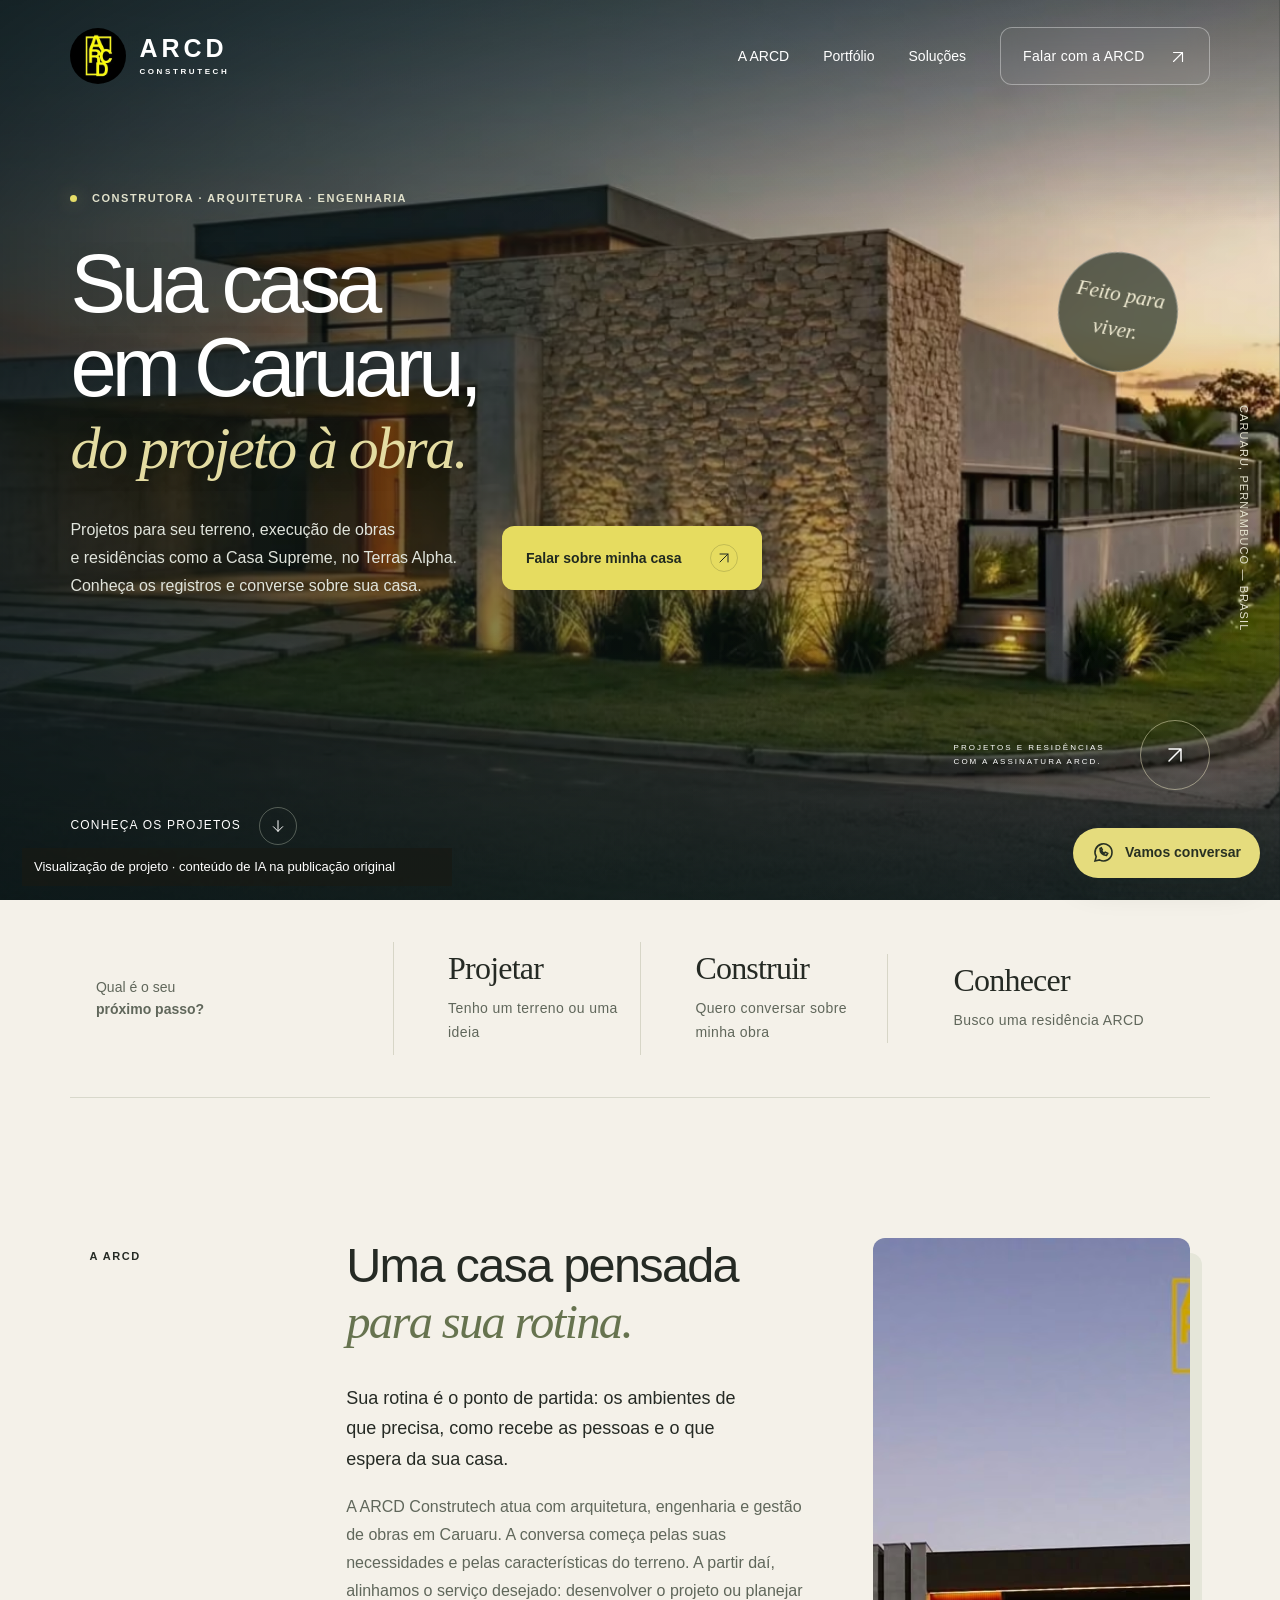
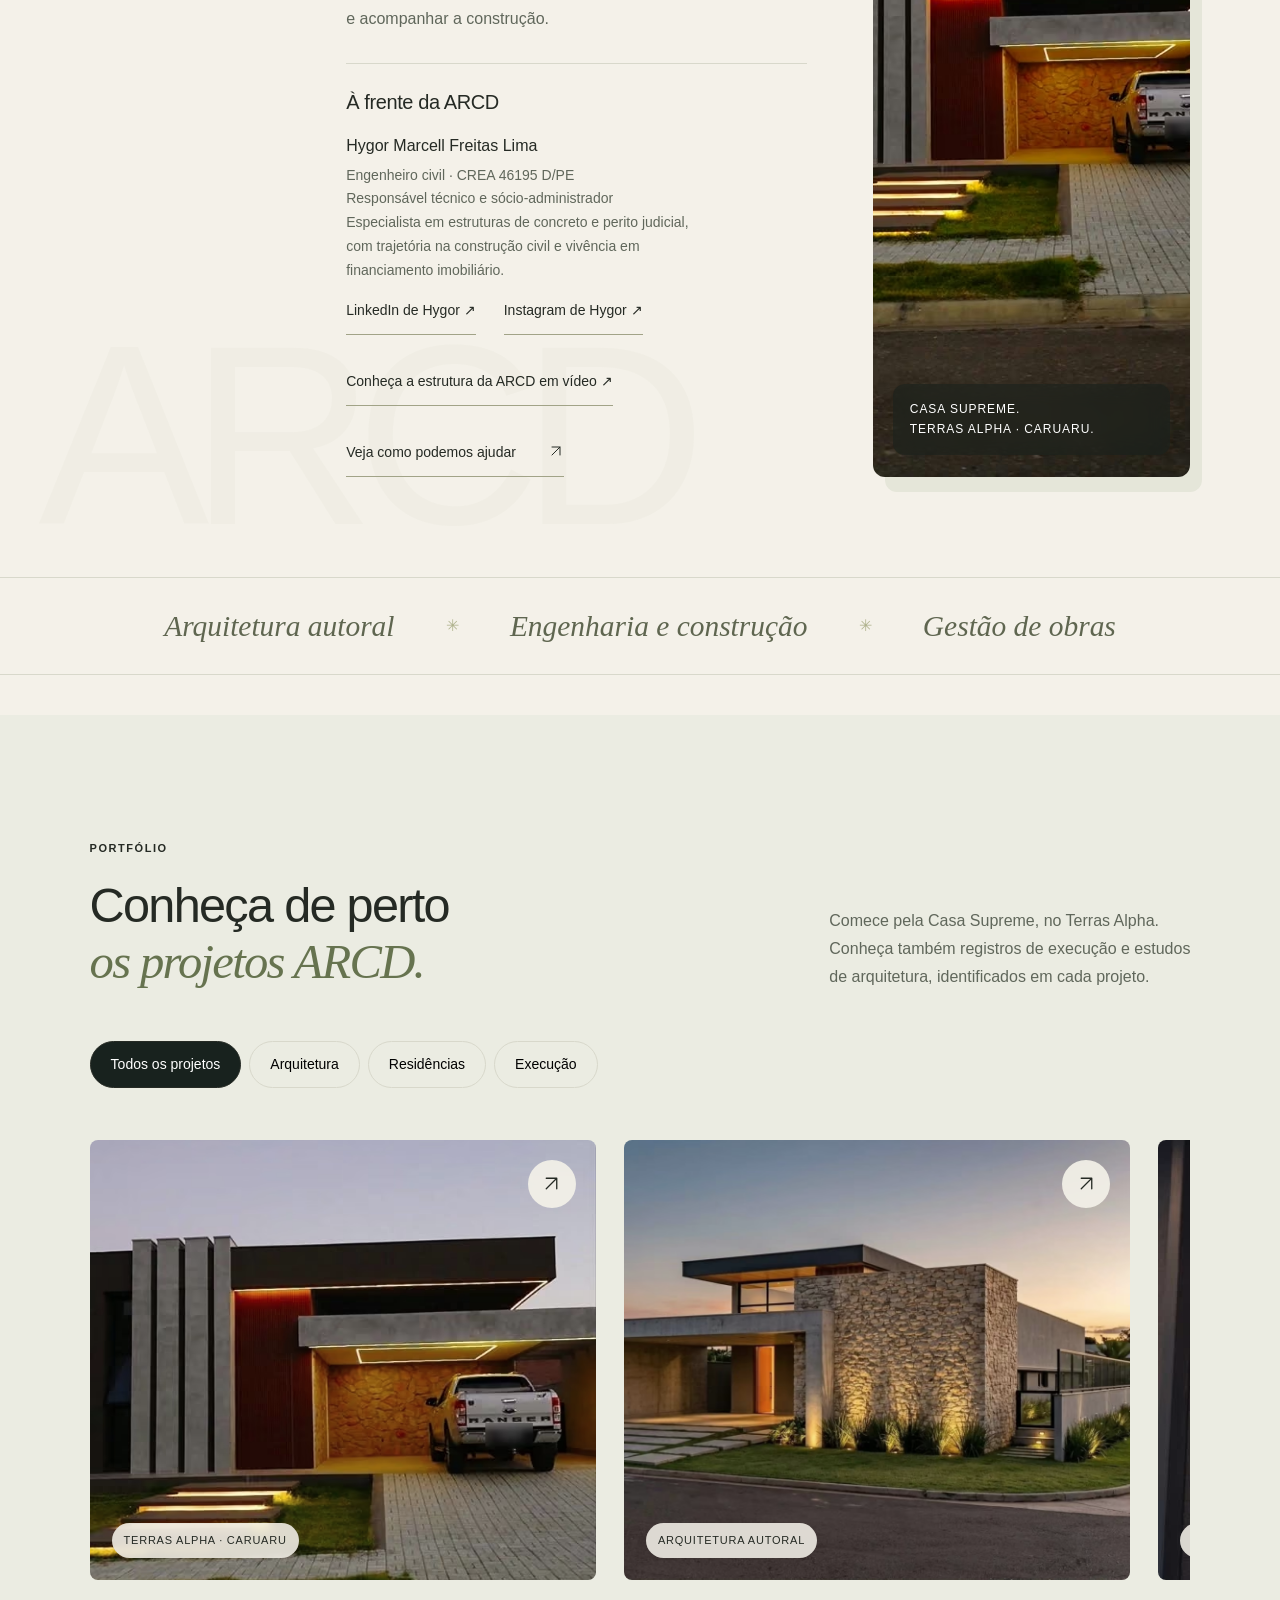
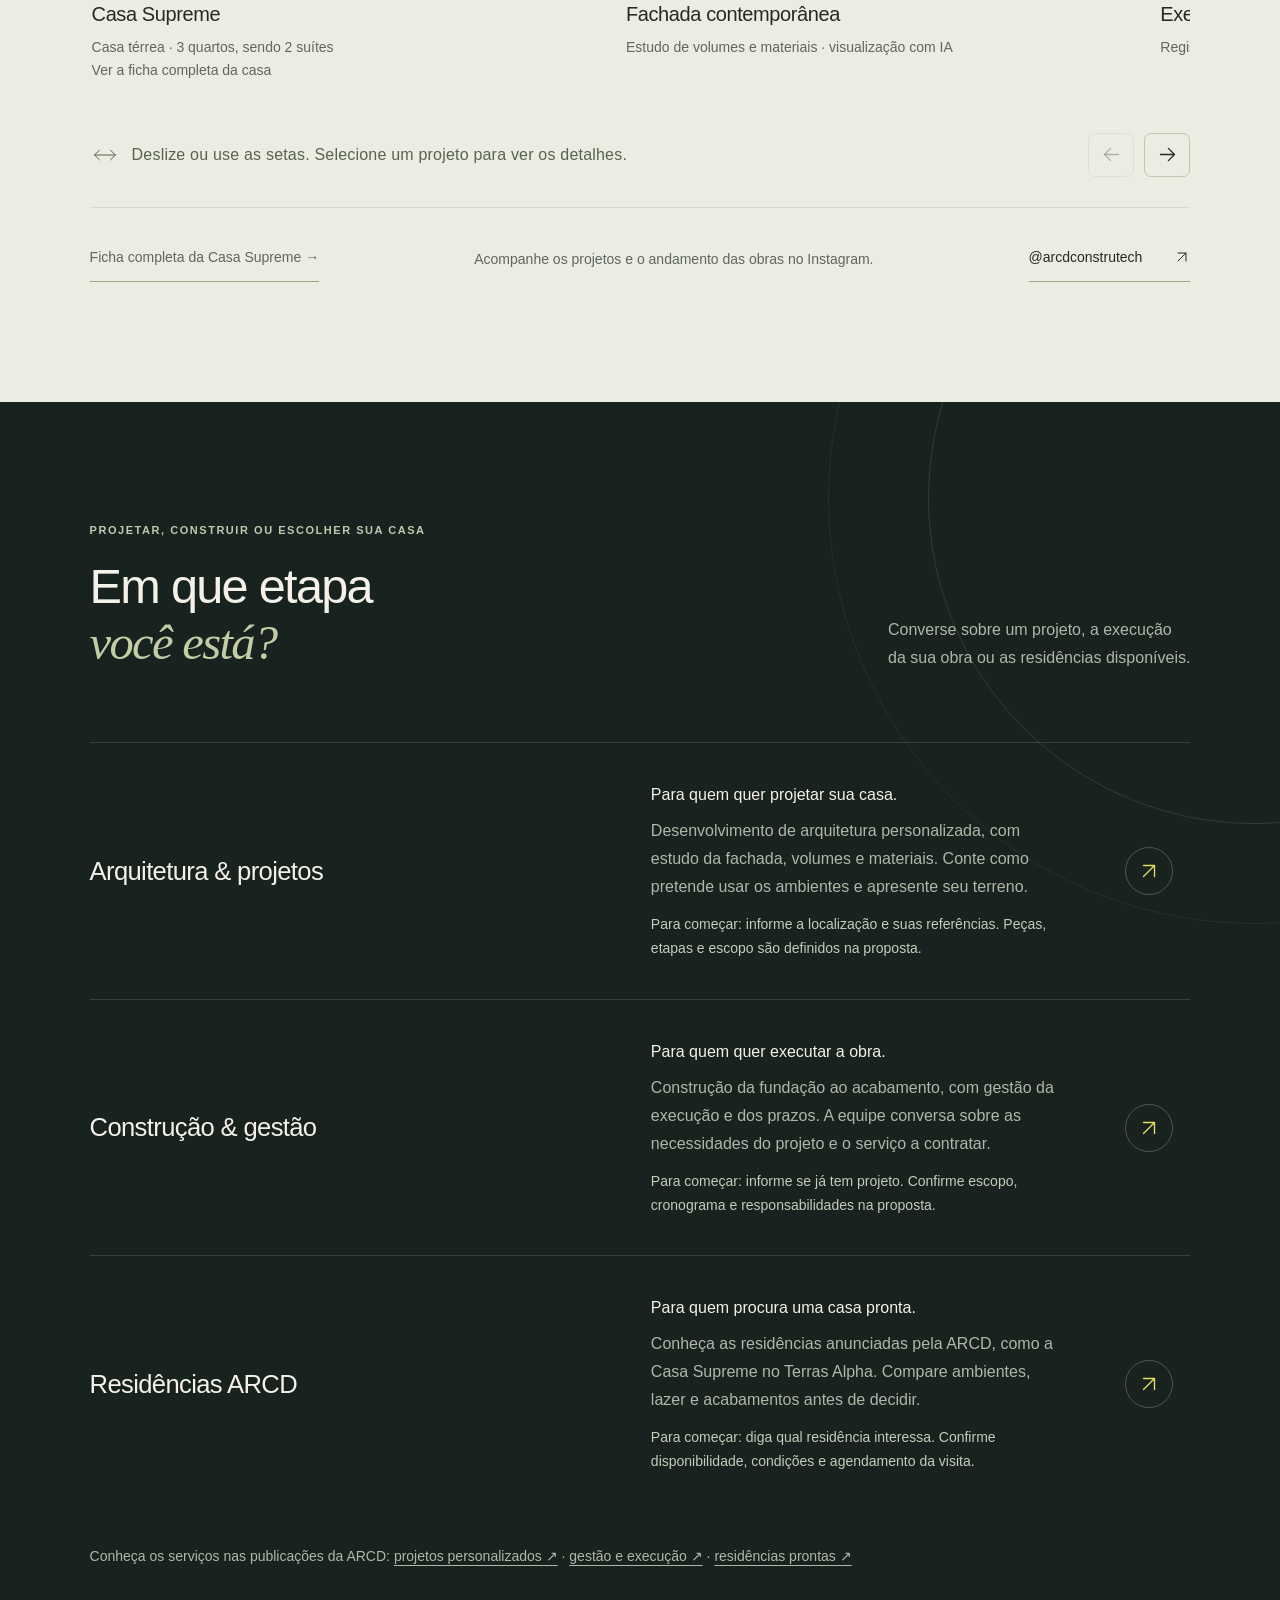
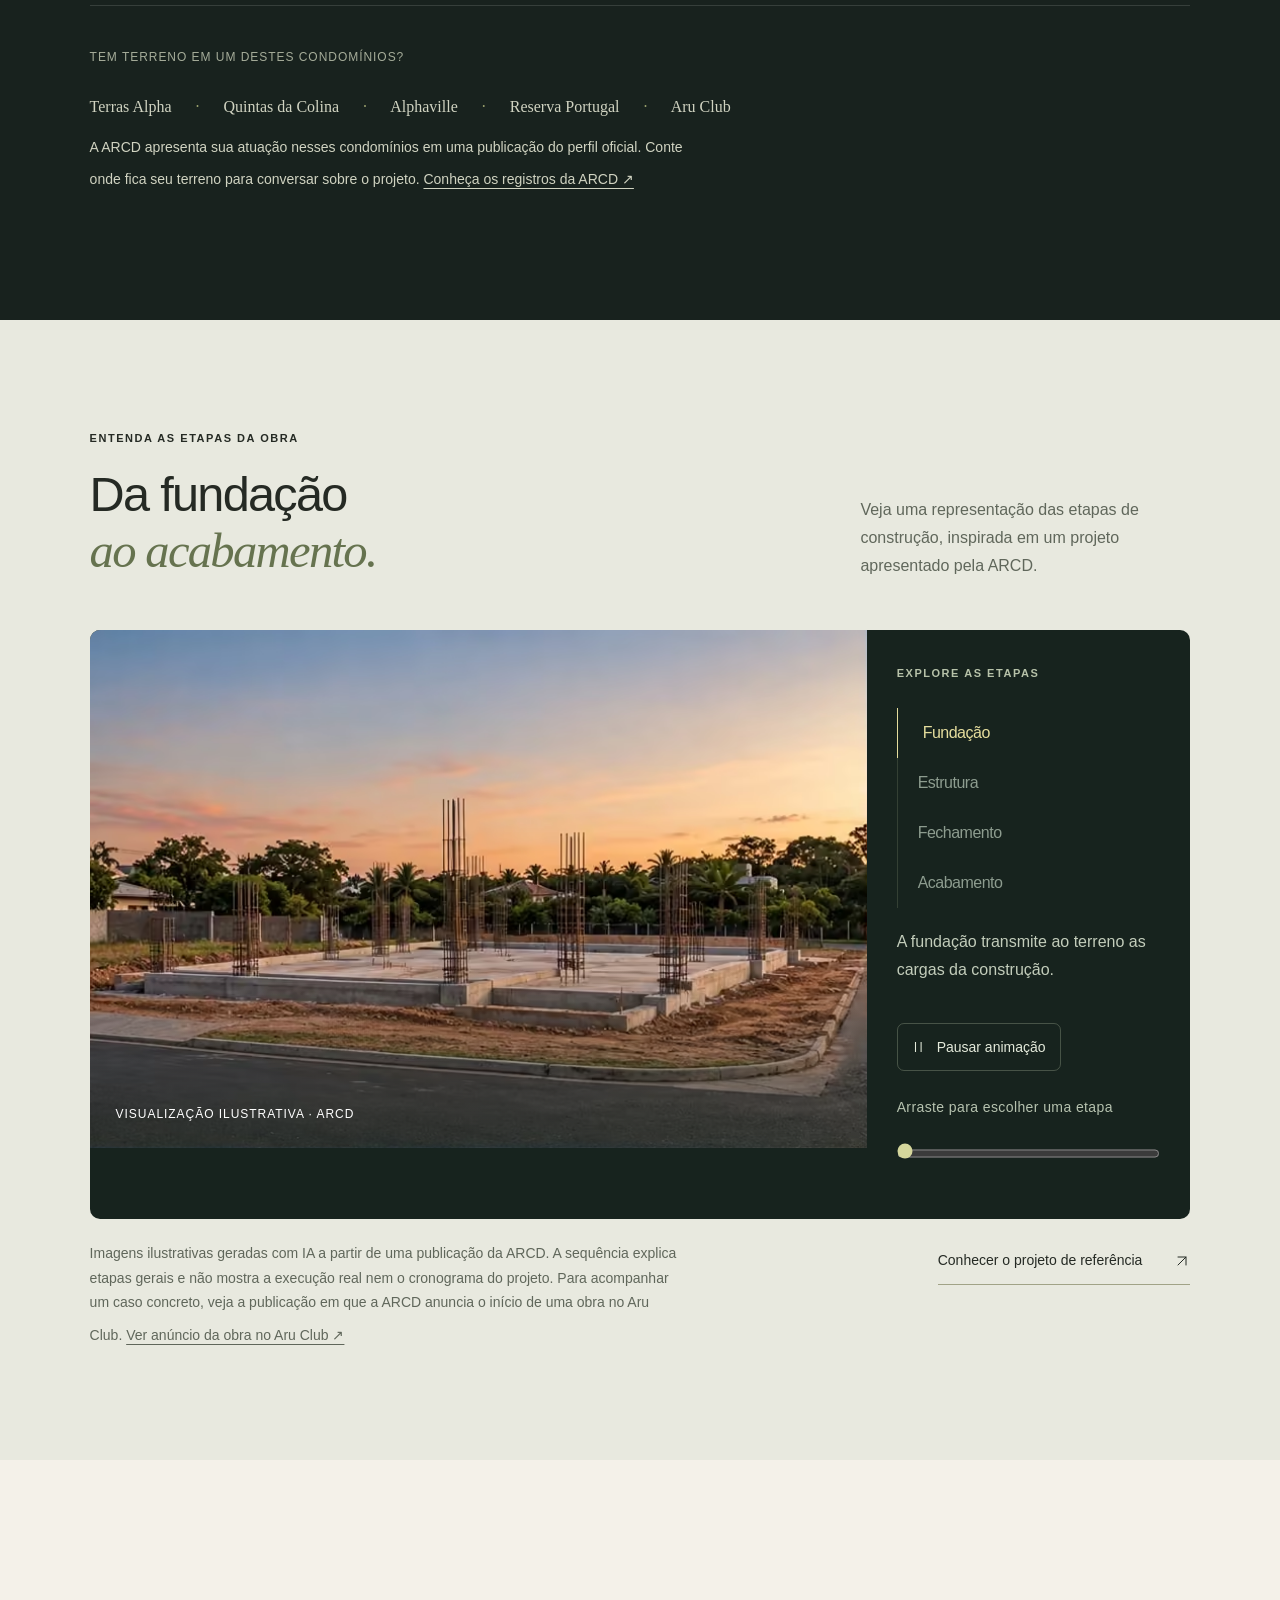
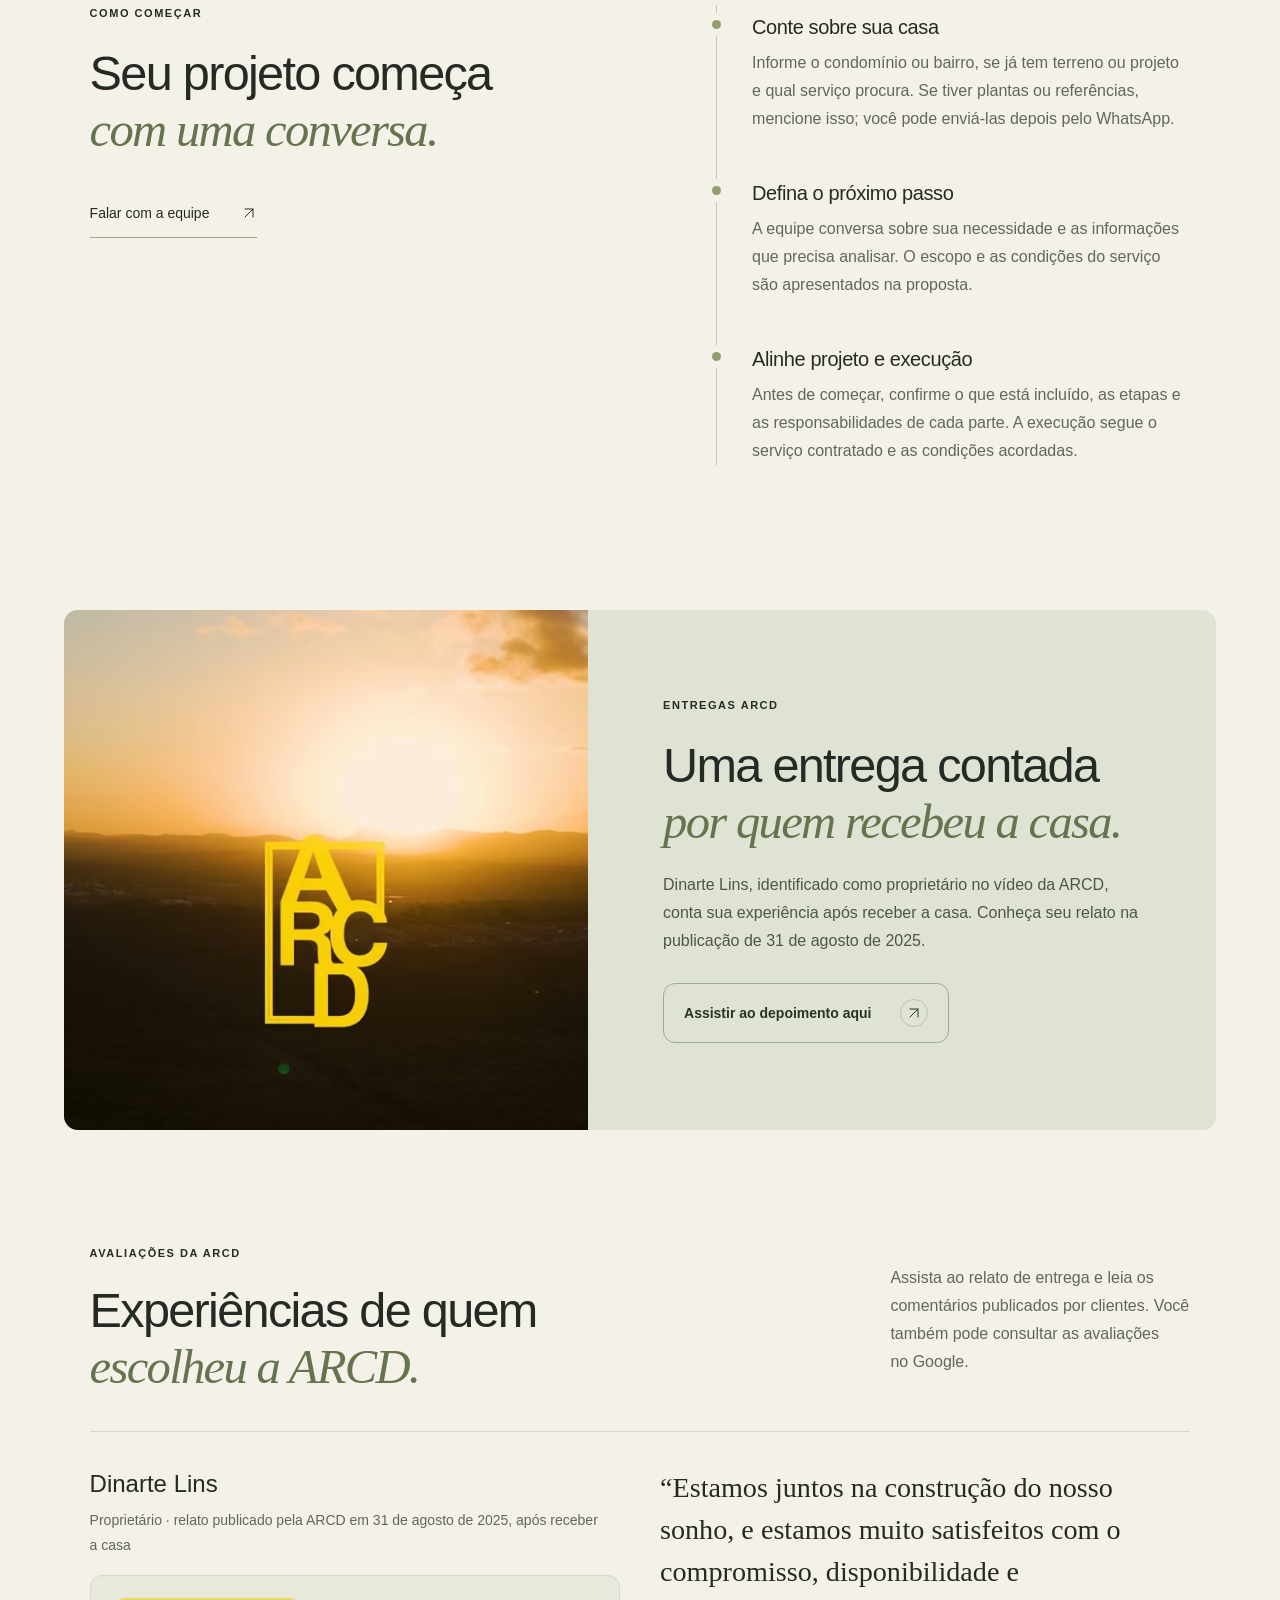
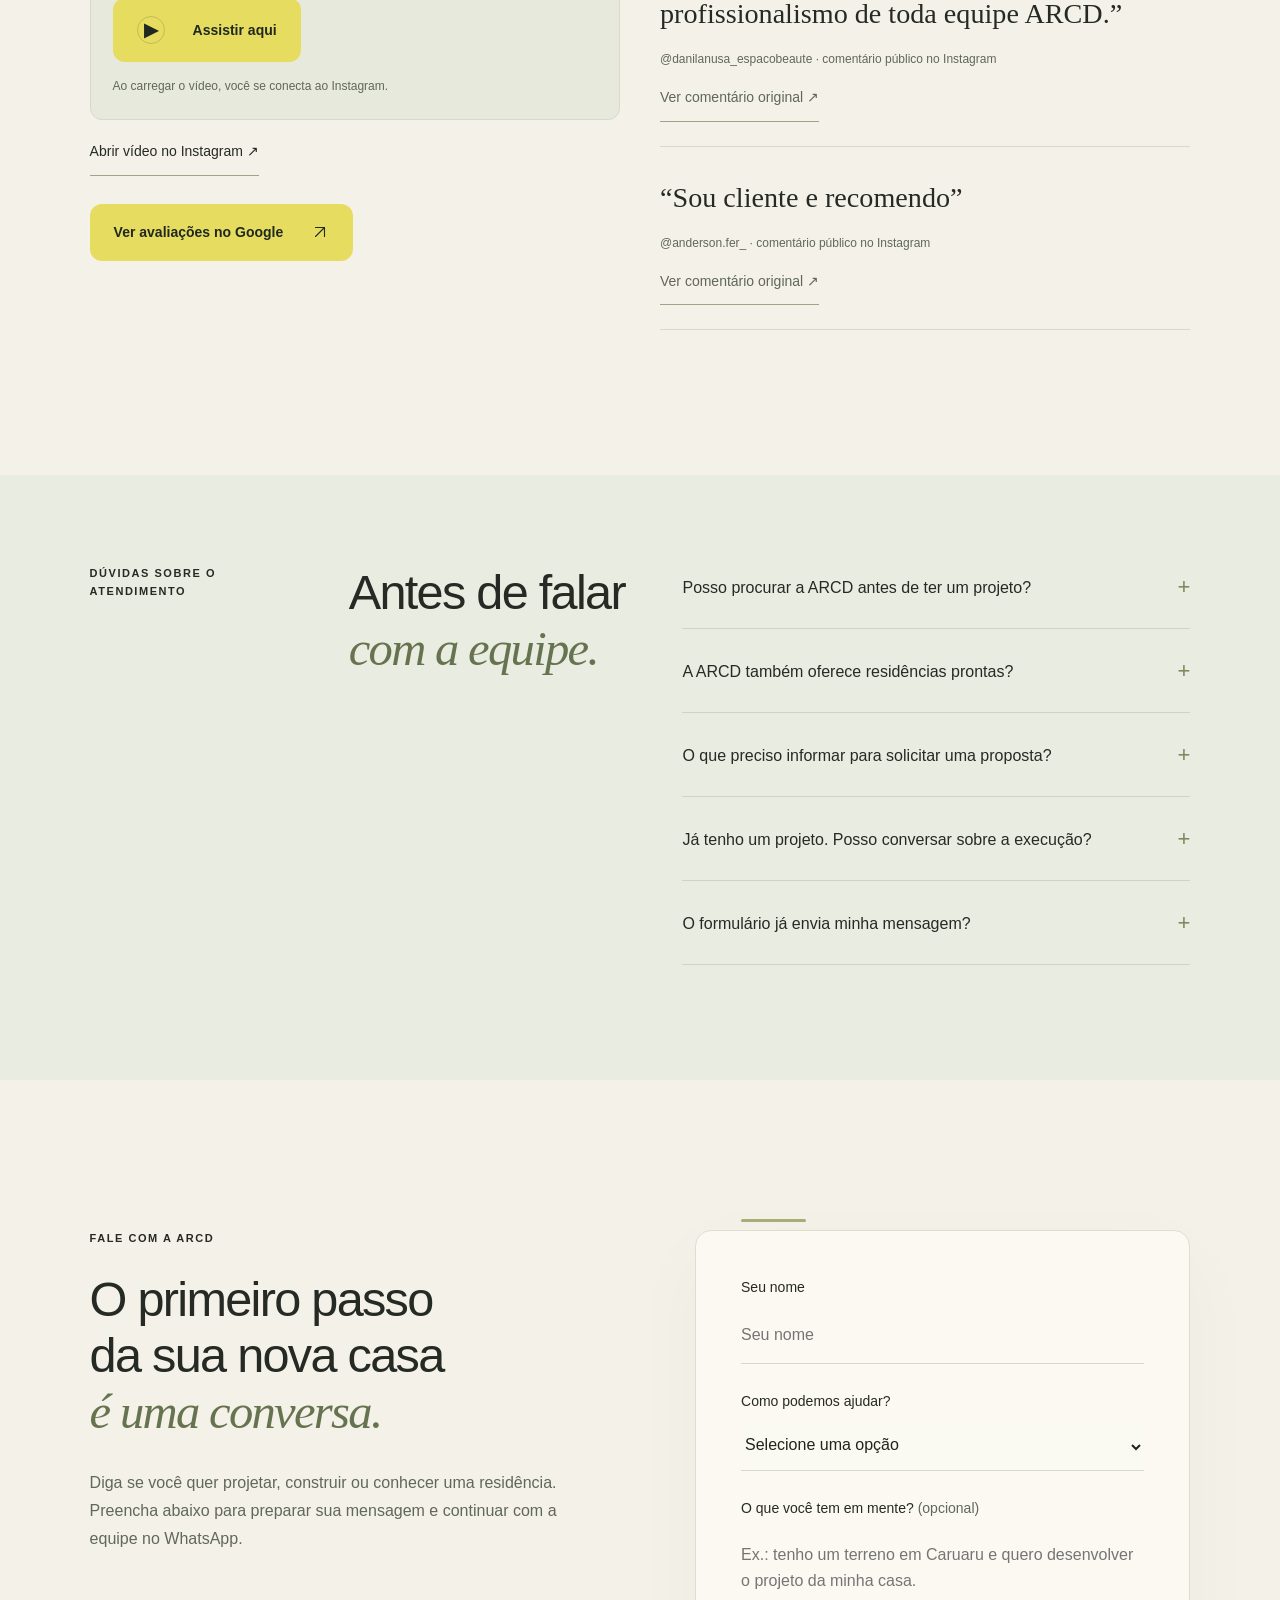
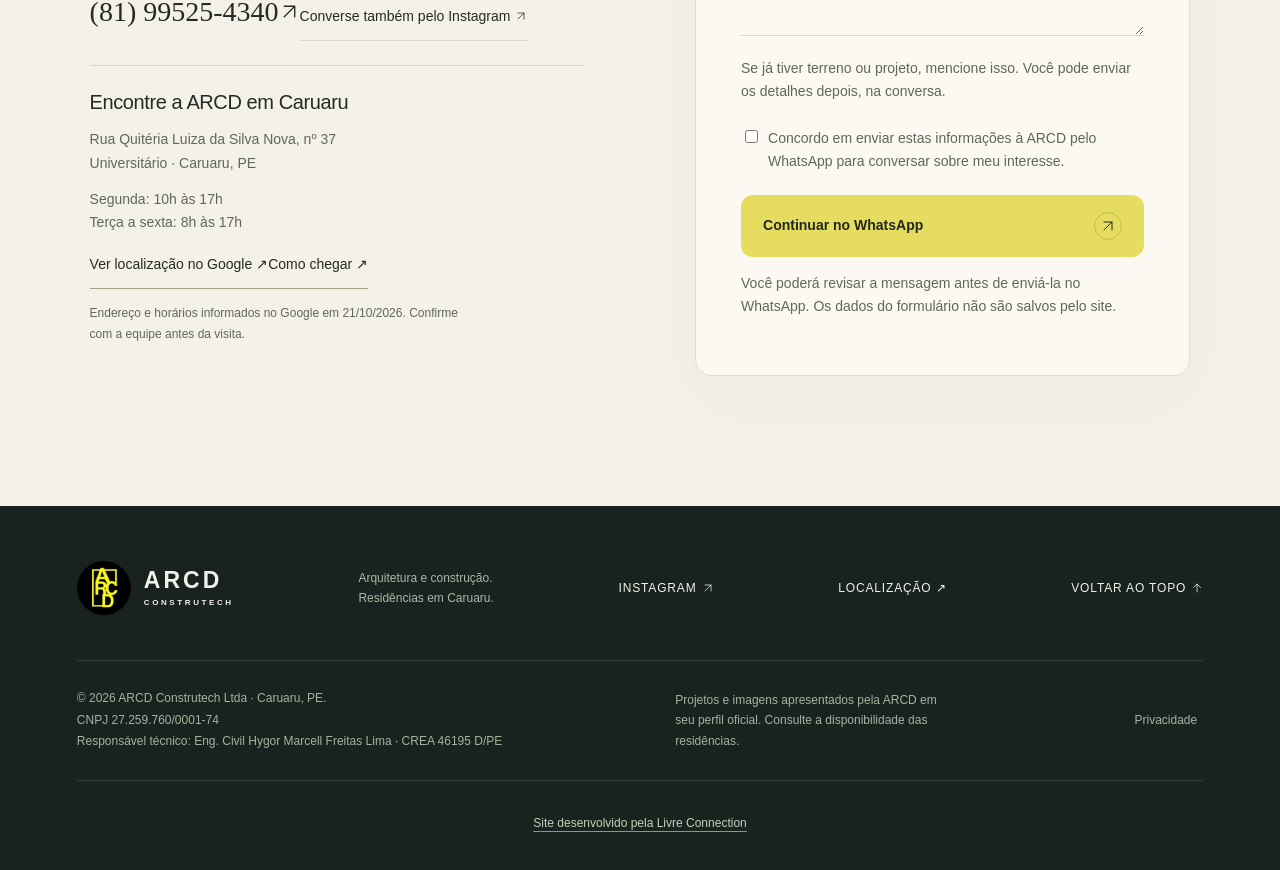
==== commit fa679526: "Correções da auditoria v2 (12 subagentes claude-seo) - Título e meta com "construtora de alto padrão" ====
--- a/index.html
+++ b/index.html
@@ -1,18 +1,18 @@
 <!doctype html>
-<html lang="pt-BR"><head><meta charset="UTF-8"><meta name="viewport" content="width=device-width, initial-scale=1"><meta name="theme-color" content="#151613"><title>ARCD Construtech | Arquitetura e construção em Caruaru</title><meta name="description" content="Projetos e construção de residências de alto padrão em Caruaru. Conheça o portfólio da ARCD e converse com a equipe sobre seu terreno ou sua nova casa."><meta property="og:title" content="ARCD Construtech | Sua casa em Caruaru"><meta property="og:description" content="Arquitetura, engenharia e construção de residências de alto padrão em Caruaru. Veja os projetos e fale com a ARCD."><meta property="og:image" content="https://arcd-construtech.vercel.app/assets/og-arcd-construtech.jpg"><meta property="og:image:width" content="1200"><meta property="og:image:height" content="630"><meta property="og:image:alt" content="Fachada contemporânea apresentada pela ARCD"><meta property="og:site_name" content="ARCD Construtech"><meta property="og:type" content="website"><meta property="og:locale" content="pt_BR"><meta property="og:url" content="https://arcd-construtech.vercel.app/"><meta name="twitter:card" content="summary_large_image"><link rel="canonical" href="https://arcd-construtech.vercel.app/"><link rel="icon" href="/favicon.ico" sizes="48x48"><link rel="icon" href="/assets/icon-192.png" type="image/png" sizes="192x192"><link rel="apple-touch-icon" href="/assets/apple-touch-icon.png"><link rel="stylesheet" href="/site.css"><link rel="alternate" type="text/plain" href="/llms.txt" title="Resumo para assistentes de IA"><script type="application/ld+json">{"@context":"https://schema.org","@graph":[{"@type":"WebSite","@id":"https://arcd-construtech.vercel.app/#website","url":"https://arcd-construtech.vercel.app/","name":"ARCD Construtech","inLanguage":"pt-BR","publisher":{"@id":"https://arcd-construtech.vercel.app/#empresa"}},{"@type":"GeneralContractor","@id":"https://arcd-construtech.vercel.app/#empresa","name":"ARCD Construtech","legalName":"ARCD Construtech Ltda","taxID":"27.259.760/0001-74","description":"Arquitetura, engenharia e construção de residências de alto padrão em Caruaru, PE: projeto personalizado, execução e gestão de obras.","url":"https://arcd-construtech.vercel.app/","logo":"https://arcd-construtech.vercel.app/assets/logo.jpg","image":"https://arcd-construtech.vercel.app/assets/og-arcd-construtech.jpg","telephone":"+55-81-99525-4340","address":{"@type":"PostalAddress","streetAddress":"Rua Quitéria Luiza da Silva Nova, 37","addressLocality":"Caruaru","addressRegion":"PE","addressCountry":"BR"},"areaServed":{"@type":"City","name":"Caruaru"},"hasMap":"https://www.google.com/maps?cid=8965470404311113653","openingHoursSpecification":[{"@type":"OpeningHoursSpecification","dayOfWeek":"Monday","opens":"10:00","closes":"17:00"},{"@type":"OpeningHoursSpecification","dayOfWeek":["Tuesday","Wednesday","Thursday","Friday"],"opens":"08:00","closes":"17:00"}],"founder":{"@id":"https://arcd-construtech.vercel.app/#responsavel-tecnico"},"employee":{"@type":"Person","@id":"https://arcd-construtech.vercel.app/#responsavel-tecnico","name":"Hygor Marcell Freitas Lima","alternateName":"Hygor Freitas","jobTitle":["Engenheiro civil","Responsável técnico","Sócio-administrador"],"worksFor":{"@id":"https://arcd-construtech.vercel.app/#empresa"},"knowsAbout":["Estruturas de concreto","Perícia judicial de engenharia","Construção civil"],"hasCredential":{"@type":"EducationalOccupationalCredential","name":"Registro profissional CREA 46195 D/PE","credentialCategory":"Registro profissional de engenheiro civil","recognizedBy":{"@type":"Organization","name":"Conselho Regional de Engenharia e Agronomia de Pernambuco (CREA-PE)"}},"sameAs":["https://br.linkedin.com/in/hygor-freitas","https://www.instagram.com/hygor_freitas_/"]},"knowsAbout":["Projeto arquitetônico residencial","Construção de residências de alto padrão","Gestão de obras"],"sameAs":["https://www.instagram.com/arcdconstrutech/","https://www.google.com/maps?cid=8965470404311113653"]},{"@type":"WebPage","@id":"https://arcd-construtech.vercel.app/#webpage","url":"https://arcd-construtech.vercel.app/","name":"ARCD Construtech | Arquitetura e construção em Caruaru","isPartOf":{"@id":"https://arcd-construtech.vercel.app/#website"},"about":{"@id":"https://arcd-construtech.vercel.app/#empresa"},"primaryImageOfPage":"https://arcd-construtech.vercel.app/assets/og-arcd-construtech.jpg","inLanguage":"pt-BR"}]}</script></head>
+<html lang="pt-BR"><head><meta charset="UTF-8"><meta name="viewport" content="width=device-width, initial-scale=1"><meta name="theme-color" content="#151613"><title>Construtora de alto padrão em Caruaru | ARCD Construtech</title><meta name="description" content="Construtora de casas de alto padrão em Caruaru: projeto arquitetônico, engenharia e execução da obra. Veja o portfólio da ARCD e fale com a equipe."><meta property="og:title" content="ARCD Construtech | Construtora de alto padrão em Caruaru"><meta property="og:description" content="Arquitetura, engenharia e construção de residências de alto padrão em Caruaru. Veja os projetos e fale com a ARCD."><meta property="og:image" content="https://arcd-construtech.vercel.app/assets/og-arcd-construtech.jpg"><meta property="og:image:width" content="1200"><meta property="og:image:height" content="630"><meta property="og:image:alt" content="Fachada contemporânea apresentada pela ARCD"><meta property="og:site_name" content="ARCD Construtech"><meta property="og:type" content="website"><meta property="og:locale" content="pt_BR"><meta property="og:url" content="https://arcd-construtech.vercel.app/"><meta name="twitter:card" content="summary_large_image"><link rel="canonical" href="https://arcd-construtech.vercel.app/"><link rel="icon" href="/favicon.ico" sizes="48x48"><link rel="icon" href="/assets/icon-192.png" type="image/png" sizes="192x192"><link rel="apple-touch-icon" href="/assets/apple-touch-icon.png"><link rel="stylesheet" href="/site.css"><link rel="alternate" type="text/plain" href="/llms.txt" title="Resumo para assistentes de IA"><script type="application/ld+json">{"@context":"https://schema.org","@graph":[{"@type":"WebSite","@id":"https://arcd-construtech.vercel.app/#website","url":"https://arcd-construtech.vercel.app/","name":"ARCD Construtech","inLanguage":"pt-BR","publisher":{"@id":"https://arcd-construtech.vercel.app/#empresa"}},{"@type":"GeneralContractor","@id":"https://arcd-construtech.vercel.app/#empresa","name":"ARCD Construtech","legalName":"ARCD Construtech Ltda","taxID":"27.259.760/0001-74","description":"Construtora de residências de alto padrão em Caruaru, PE: projeto arquitetônico, engenharia e gestão de obras.","url":"https://arcd-construtech.vercel.app/","logo":"https://arcd-construtech.vercel.app/assets/logo.jpg","image":"https://arcd-construtech.vercel.app/assets/og-arcd-construtech.jpg","telephone":"+5581995254340","address":{"@type":"PostalAddress","streetAddress":"Rua Quitéria Luiza da Silva Nova, 37","addressLocality":"Caruaru","addressRegion":"PE","postalCode":"55016-735","addressCountry":"BR"},"areaServed":{"@type":"City","name":"Caruaru"},"hasMap":"https://www.google.com/maps?cid=8965470404311113653","openingHoursSpecification":[{"@type":"OpeningHoursSpecification","dayOfWeek":"Monday","opens":"10:00","closes":"17:00"},{"@type":"OpeningHoursSpecification","dayOfWeek":["Tuesday","Wednesday","Thursday","Friday"],"opens":"08:00","closes":"17:00"}],"employee":{"@id":"https://arcd-construtech.vercel.app/#responsavel-tecnico"},"knowsAbout":["Projeto arquitetônico residencial","Construção de residências de alto padrão","Gestão de obras"],"sameAs":["https://www.instagram.com/arcdconstrutech/","https://www.google.com/maps?cid=8965470404311113653"]},{"@type":"Person","@id":"https://arcd-construtech.vercel.app/#responsavel-tecnico","name":"Hygor Marcell Freitas Lima","alternateName":"Hygor Freitas","jobTitle":["Engenheiro civil","Responsável técnico","Sócio-administrador"],"worksFor":{"@id":"https://arcd-construtech.vercel.app/#empresa"},"knowsAbout":["Estruturas de concreto","Perícia judicial de engenharia","Construção civil"],"hasCredential":{"@type":"EducationalOccupationalCredential","name":"Registro profissional CREA 46195 D/PE","identifier":"46195 D/PE","credentialCategory":"Registro profissional de engenheiro civil","recognizedBy":{"@type":"Organization","name":"Conselho Regional de Engenharia e Agronomia de Pernambuco (CREA-PE)"}},"sameAs":["https://br.linkedin.com/in/hygor-freitas","https://www.instagram.com/hygor_freitas_/"]},{"@type":"WebPage","@id":"https://arcd-construtech.vercel.app/#webpage","url":"https://arcd-construtech.vercel.app/","name":"Construtora de alto padrão em Caruaru | ARCD Construtech","isPartOf":{"@id":"https://arcd-construtech.vercel.app/#website"},"about":{"@id":"https://arcd-construtech.vercel.app/#empresa"},"primaryImageOfPage":{"@type":"ImageObject","url":"https://arcd-construtech.vercel.app/assets/og-arcd-construtech.jpg","width":1200,"height":630},"inLanguage":"pt-BR"}]}</script></head>
 <body><div class="page-progress" aria-hidden="true"></div><a class="skip" href="#principal">Ir para o conteúdo</a>
-<header><a class="brand" href="#inicio" aria-label="ARCD Construtech — início"><img src="assets/logo.jpg" alt="Logomarca ARCD" width="54" height="54"><span>ARCD<small>CONSTRUTECH</small></span></a><nav aria-label="Navegação principal" id="nav"><a href="#sobre">A ARCD</a><a href="#portfolio">Portfólio</a><a href="#solucoes">Soluções</a><a class="nav-cta" href="#contato">Falar com a ARCD <span><svg class="icon-arrow" viewBox="0 0 24 24" aria-hidden="true" focusable="false"><path d="M6 18 18 6M6 6h12v12"/></svg></span></a></nav><button class="menu" aria-label="Abrir menu" aria-expanded="false" aria-controls="nav">☰</button></header>
-<main id="principal"><section class="hero" id="inicio"><div class="hero-text"><div class="eyebrow"><i></i> ARQUITETURA · ENGENHARIA · CONSTRUÇÃO</div><h1><span class="hero-line"><span>Sua casa </span></span><span class="hero-line"><span>em Caruaru, </span></span><span class="hero-line hero-line-final"><span><em>do projeto à obra.</em></span></span></h1><div class="hero-bottom"><p>Projetos para seu terreno, execução de obras <br> e residências como a Casa Supreme, no Terras Alpha. <br> Conheça os registros e converse sobre sua casa.</p><a class="button" href="#contato">Falar sobre minha casa <span><svg class="icon-arrow" viewBox="0 0 24 24" aria-hidden="true" focusable="false"><path d="M6 18 18 6M6 6h12v12"/></svg></span></a></div><a class="explore" href="#portfolio">CONHEÇA OS PROJETOS <span><svg class="icon-arrow" viewBox="0 0 24 24" aria-hidden="true" focusable="false"><path d="M12 4v16m-7-7 7 7 7-7"/></svg></span></a></div><div class="hero-seal" aria-hidden="true"><span>Feito para</span><span>viver.</span><small>ARCD · ALTO PADRÃO</small></div><div class="hero-photo"><picture><source type="image/avif" srcset="/assets/img/fachada-1440.avif 1440w" sizes="100vw"><source type="image/webp" srcset="/assets/img/fachada-1440.webp 1440w" sizes="100vw"><img src="assets/fachada.jpg" alt="Visualização de fachada da ARCD; publicação original identificada como conteúdo de IA" fetchpriority="high" width="1440" height="916"></picture><div class="photo-caption"><span>PROJETOS E RESIDÊNCIAS <br>COM A ASSINATURA ARCD.</span><a href="#portfolio" aria-label="Conhecer projetos"><svg class="icon-arrow" viewBox="0 0 24 24" aria-hidden="true" focusable="false"><path d="M6 18 18 6M6 6h12v12"/></svg></a></div><span class="vertical">CARUARU, PERNAMBUCO — BRASIL</span><span class="image-disclosure">Visualização de projeto · conteúdo de IA na publicação original</span></div></section>
+<header><a class="brand" href="#inicio" aria-label="ARCD Construtech, início"><img src="assets/logo.jpg" alt="Logomarca ARCD" width="54" height="54"><span>ARCD <small>CONSTRUTECH</small></span></a><nav aria-label="Navegação principal" id="nav"><a href="#sobre">A ARCD</a><a href="#portfolio">Portfólio</a><a href="#solucoes">Soluções</a><a class="nav-cta" href="#contato">Falar com a ARCD <span><svg class="icon-arrow" viewBox="0 0 24 24" aria-hidden="true" focusable="false"><path d="M6 18 18 6M6 6h12v12"/></svg></span></a></nav><button class="menu" aria-label="Abrir menu" aria-expanded="false" aria-controls="nav">☰</button></header>
+<main id="principal"><section class="hero" id="inicio"><div class="hero-text"><div class="eyebrow"><i></i> CONSTRUTORA · ARQUITETURA · ENGENHARIA</div><h1><span class="hero-line"><span>Sua casa </span></span><span class="hero-line"><span>em Caruaru, </span></span><span class="hero-line hero-line-final"><span><em>do projeto à obra.</em></span></span></h1><div class="hero-bottom"><p>Projetos para seu terreno, execução de obras <br> e residências como a Casa Supreme, no Terras Alpha. <br> Conheça os registros e converse sobre sua casa.</p><a class="button" href="#contato">Falar sobre minha casa <span><svg class="icon-arrow" viewBox="0 0 24 24" aria-hidden="true" focusable="false"><path d="M6 18 18 6M6 6h12v12"/></svg></span></a></div><a class="explore" href="#portfolio">CONHEÇA OS PROJETOS <span><svg class="icon-arrow" viewBox="0 0 24 24" aria-hidden="true" focusable="false"><path d="M12 4v16m-7-7 7 7 7-7"/></svg></span></a></div><div class="hero-seal" aria-hidden="true"><span>Feito para</span><span>viver.</span><small>ARCD · ALTO PADRÃO</small></div><div class="hero-photo"><picture><source type="image/avif" srcset="/assets/img/fachada-1440.avif 1440w" sizes="100vw"><source type="image/webp" srcset="/assets/img/fachada-1440.webp 1440w" sizes="100vw"><img src="assets/fachada.jpg" alt="Visualização de fachada da ARCD; publicação original identificada como conteúdo de IA" fetchpriority="high" width="1440" height="916"></picture><div class="photo-caption"><span>PROJETOS E RESIDÊNCIAS <br>COM A ASSINATURA ARCD.</span><a href="#portfolio" aria-label="Conhecer projetos"><svg class="icon-arrow" viewBox="0 0 24 24" aria-hidden="true" focusable="false"><path d="M6 18 18 6M6 6h12v12"/></svg></a></div><span class="vertical">CARUARU, PERNAMBUCO — BRASIL</span><span class="image-disclosure">Visualização de projeto · conteúdo de IA na publicação original</span></div></section>
 <div class="credentials" aria-label="Encontre seu próximo passo"><p>Qual é o seu <br><b>próximo passo?</b></p><div><a href="#solucoes" class="credential-link"><strong>Projetar</strong><small>Tenho um terreno ou uma ideia</small></a></div><div><a href="#solucoes" class="credential-link"><strong>Construir</strong><small>Quero conversar sobre minha obra</small></a></div><div><a href="#contato" data-interest="Conhecer residências" class="credential-link"><strong>Conhecer</strong><small>Busco uma residência ARCD</small></a></div></div>
 <section class="section about" id="sobre"><div class="eyebrow">A ARCD</div><div><h2>Uma casa pensada <br><em>para sua rotina.</em></h2><p class="lead">Sua rotina é o ponto de partida: os ambientes de que precisa, como recebe as pessoas e o que espera da sua casa.</p><p>A ARCD Construtech atua com arquitetura, engenharia e gestão de obras em Caruaru. A conversa começa pelas suas necessidades e pelas características do terreno. A partir daí, alinhamos o serviço desejado: desenvolver o projeto ou planejar e acompanhar a construção.</p><div class="team-evidence" aria-labelledby="team-title"><h3 id="team-title">À frente da ARCD</h3><div class="team-members"><article><h4>Hygor Marcell Freitas Lima</h4><p>Engenheiro civil · CREA 46195 D/PE <br>Responsável técnico e sócio-administrador</p><p>Especialista em estruturas de concreto e perito judicial, com trajetória na construção civil e vivência em financiamento imobiliário.</p><div class="team-links"><a class="text-link" href="https://br.linkedin.com/in/hygor-freitas" target="_blank" rel="noopener noreferrer">LinkedIn de Hygor ↗</a><a class="text-link" href="https://www.instagram.com/hygor_freitas_/" target="_blank" rel="noopener noreferrer">Instagram de Hygor ↗</a></div></article></div><a class="text-link" href="https://www.instagram.com/arcdconstrutech/reel/Db_yMtTIMWe/" target="_blank" rel="noopener noreferrer">Conheça a estrutura da ARCD em vídeo ↗</a></div><a class="text-link" href="#solucoes">Veja como podemos ajudar <span><svg class="icon-arrow" viewBox="0 0 24 24" aria-hidden="true" focusable="false"><path d="M6 18 18 6M6 6h12v12"/></svg></span></a></div><div class="about-note"><figure class="about-portrait"><picture><source type="image/avif" srcset="/assets/img/supreme-400.avif 400w, /assets/img/supreme-640.avif 640w" sizes="(max-width: 700px) 90vw, 45vw"><source type="image/webp" srcset="/assets/img/supreme-400.webp 400w, /assets/img/supreme-640.webp 640w" sizes="(max-width: 700px) 90vw, 45vw"><img src="assets/supreme.jpg" alt="Casa Supreme no Terras Alpha Caruaru, apresentada no vídeo oficial da ARCD" loading="lazy" width="640" height="1136"></picture><figcaption>CASA SUPREME. <br>TERRAS ALPHA · CARUARU.</figcaption></figure><span>ARCD</span><p>Incorporadora & Construtora <br>Alto padrão em Caruaru.</p><div class="line-art" aria-hidden="true"></div></div></section>
 <div class="material-band" aria-hidden="true"><span>Arquitetura autoral</span><i>✳</i><span>Engenharia e construção</span><i>✳</i><span>Gestão de obras</span></div><section class="section portfolio" id="portfolio"><div class="section-top"><div><div class="eyebrow">PORTFÓLIO</div><h2>Conheça de perto <br><em>os projetos ARCD.</em></h2></div><p>Comece pela Casa Supreme, no Terras Alpha. <br>Conheça também registros de execução e estudos <br>de arquitetura, identificados em cada projeto.</p></div><div class="filters" role="group" aria-label="Filtrar portfólio"><button class="active" data-filter="todos" aria-pressed="true">Todos os projetos</button><button data-filter="arquitetura" aria-pressed="false">Arquitetura</button><button data-filter="residencias" aria-pressed="false">Residências</button><button data-filter="execucao" aria-pressed="false">Execução</button></div>
-<div class="projects" id="project-gallery" role="region" aria-label="Galeria de projetos ARCD" aria-describedby="gallery-hint" tabindex="0"><button class="project featured" data-category="residencias" data-project="supreme"><div class="project-image"><picture><source type="image/avif" srcset="/assets/img/supreme-400.avif 400w, /assets/img/supreme-640.avif 640w" sizes="(max-width: 700px) 90vw, 45vw"><source type="image/webp" srcset="/assets/img/supreme-400.webp 400w, /assets/img/supreme-640.webp 640w" sizes="(max-width: 700px) 90vw, 45vw"><img src="assets/supreme.jpg" alt="Fachada da Casa Supreme, no Terras Alpha Caruaru" loading="lazy" width="640" height="1136"></picture><span class="project-arrow"><svg class="icon-arrow" viewBox="0 0 24 24" aria-hidden="true" focusable="false"><path d="M6 18 18 6M6 6h12v12"/></svg></span><span class="tag">TERRAS ALPHA · CARUARU</span></div><div class="project-info"><h3>Casa Supreme</h3><span>Casa térrea · 3 quartos, sendo 2 suítes <br>Conheça a proposta e os detalhes</span></div></button><button class="project" data-category="arquitetura" data-project="fachada"><div class="project-image"><picture><source type="image/avif" srcset="/assets/img/fachada-1440.avif 1440w" sizes="100vw"><source type="image/webp" srcset="/assets/img/fachada-1440.webp 1440w" sizes="100vw"><img src="assets/fachada.jpg" alt="Visualização de fachada ARCD com volumes contemporâneos; conteúdo de IA" loading="lazy" width="1440" height="916"></picture><span class="project-arrow"><svg class="icon-arrow" viewBox="0 0 24 24" aria-hidden="true" focusable="false"><path d="M6 18 18 6M6 6h12v12"/></svg></span><span class="tag">ARQUITETURA AUTORAL</span></div><div class="project-info"><h3>Fachada contemporânea</h3><span>Estudo de volumes e materiais · visualização com IA</span></div></button><button class="project" data-category="execucao" data-project="obra"><div class="project-image"><picture><source type="image/avif" srcset="/assets/img/obra-400.avif 400w, /assets/img/obra-640.avif 640w" sizes="(max-width: 700px) 90vw, 35vw"><source type="image/webp" srcset="/assets/img/obra-400.webp 400w, /assets/img/obra-640.webp 640w" sizes="(max-width: 700px) 90vw, 35vw"><img src="assets/obra.jpg" alt="Registro da ARCD sobre a execução e os acabamentos de suas obras" loading="lazy" width="640" height="1136"></picture><span class="project-arrow"><svg class="icon-arrow" viewBox="0 0 24 24" aria-hidden="true" focusable="false"><path d="M6 18 18 6M6 6h12v12"/></svg></span><span class="tag">DO PROJETO À ENTREGA</span></div><div class="project-info"><h3>Execução e acabamentos</h3><span>Registro de obra publicado pela ARCD</span></div></button></div><div class="gallery-nav"><p class="gallery-hint" id="gallery-hint"><svg class="icon-arrow" viewBox="0 0 32 20" aria-hidden="true" focusable="false"><path d="M3 10h26M9 4l-6 6 6 6m14-12 6 6-6 6"/></svg>Deslize ou use as setas. Selecione um projeto para ver os detalhes.</p><div class="gallery-buttons"><button type="button" id="gallery-previous" aria-label="Projetos anteriores" aria-controls="project-gallery" disabled><svg class="icon-arrow" viewBox="0 0 24 24" aria-hidden="true" focusable="false"><path d="M20 12H4m7-7-7 7 7 7"/></svg></button><button type="button" id="gallery-next" aria-label="Próximos projetos" aria-controls="project-gallery"><svg class="icon-arrow" viewBox="0 0 24 24" aria-hidden="true" focusable="false"><path d="M4 12h16m-7-7 7 7-7 7"/></svg></button></div></div><div class="portfolio-footer"><p><a class="text-link" href="/projetos/casa-supreme">Ficha completa da Casa Supreme →</a></p><p>Acompanhe os projetos e o andamento das obras no Instagram.</p><a class="text-link" href="https://www.instagram.com/arcdconstrutech/" target="_blank" rel="noopener noreferrer">@arcdconstrutech <svg class="icon-arrow" viewBox="0 0 24 24" aria-hidden="true" focusable="false"><path d="M6 18 18 6M6 6h12v12"/></svg></a></div></section>
+<div class="projects" id="project-gallery" role="region" aria-label="Galeria de projetos ARCD" aria-describedby="gallery-hint" tabindex="0"><a class="project featured" data-category="residencias" href="/projetos/casa-supreme"><div class="project-image"><picture><source type="image/avif" srcset="/assets/img/supreme-400.avif 400w, /assets/img/supreme-640.avif 640w" sizes="(max-width: 700px) 90vw, 45vw"><source type="image/webp" srcset="/assets/img/supreme-400.webp 400w, /assets/img/supreme-640.webp 640w" sizes="(max-width: 700px) 90vw, 45vw"><img src="assets/supreme.jpg" alt="Fachada da Casa Supreme, no Terras Alpha Caruaru" loading="lazy" width="640" height="1136"></picture><span class="project-arrow"><svg class="icon-arrow" viewBox="0 0 24 24" aria-hidden="true" focusable="false"><path d="M6 18 18 6M6 6h12v12"/></svg></span><span class="tag">TERRAS ALPHA · CARUARU</span></div><div class="project-info"><h3>Casa Supreme</h3><span>Casa térrea · 3 quartos, sendo 2 suítes <br>Ver a ficha completa da casa</span></div></a><button class="project" data-category="arquitetura" data-project="fachada"><div class="project-image"><picture><source type="image/avif" srcset="/assets/img/fachada-1440.avif 1440w" sizes="100vw"><source type="image/webp" srcset="/assets/img/fachada-1440.webp 1440w" sizes="100vw"><img src="assets/fachada.jpg" alt="Visualização de fachada ARCD com volumes contemporâneos; conteúdo de IA" loading="lazy" width="1440" height="916"></picture><span class="project-arrow"><svg class="icon-arrow" viewBox="0 0 24 24" aria-hidden="true" focusable="false"><path d="M6 18 18 6M6 6h12v12"/></svg></span><span class="tag">ARQUITETURA AUTORAL</span></div><div class="project-info"><strong class="project-title">Fachada contemporânea</strong><span>Estudo de volumes e materiais · visualização com IA</span></div></button><button class="project" data-category="execucao" data-project="obra"><div class="project-image"><picture><source type="image/avif" srcset="/assets/img/obra-400.avif 400w, /assets/img/obra-640.avif 640w" sizes="(max-width: 700px) 90vw, 35vw"><source type="image/webp" srcset="/assets/img/obra-400.webp 400w, /assets/img/obra-640.webp 640w" sizes="(max-width: 700px) 90vw, 35vw"><img src="assets/obra.jpg" alt="Letreiro da ARCD Construtech na sede, em quadro do vídeo institucional sobre execução de obras" loading="lazy" width="640" height="1136"></picture><span class="project-arrow"><svg class="icon-arrow" viewBox="0 0 24 24" aria-hidden="true" focusable="false"><path d="M6 18 18 6M6 6h12v12"/></svg></span><span class="tag">DO PROJETO À ENTREGA</span></div><div class="project-info"><strong class="project-title">Execução e acabamentos</strong><span>Registro de obra publicado pela ARCD</span></div></button></div><div class="gallery-nav"><p class="gallery-hint" id="gallery-hint"><svg class="icon-arrow" viewBox="0 0 32 20" aria-hidden="true" focusable="false"><path d="M3 10h26M9 4l-6 6 6 6m14-12 6 6-6 6"/></svg>Deslize ou use as setas. Selecione um projeto para ver os detalhes.</p><div class="gallery-buttons"><button type="button" id="gallery-previous" aria-label="Projetos anteriores" aria-controls="project-gallery" disabled><svg class="icon-arrow" viewBox="0 0 24 24" aria-hidden="true" focusable="false"><path d="M20 12H4m7-7-7 7 7 7"/></svg></button><button type="button" id="gallery-next" aria-label="Próximos projetos" aria-controls="project-gallery"><svg class="icon-arrow" viewBox="0 0 24 24" aria-hidden="true" focusable="false"><path d="M4 12h16m-7-7 7 7-7 7"/></svg></button></div></div><div class="portfolio-footer"><p><a class="text-link" href="/projetos/casa-supreme">Ficha completa da Casa Supreme →</a></p><p>Acompanhe os projetos e o andamento das obras no Instagram.</p><a class="text-link" href="https://www.instagram.com/arcdconstrutech/" target="_blank" rel="noopener noreferrer">@arcdconstrutech <svg class="icon-arrow" viewBox="0 0 24 24" aria-hidden="true" focusable="false"><path d="M6 18 18 6M6 6h12v12"/></svg></a></div></section>
 <section class="solutions section" id="solucoes"><div class="section-top"><div><div class="eyebrow">PROJETAR, CONSTRUIR OU ESCOLHER SUA CASA</div><h2>Em que etapa <br><em>você está?</em></h2></div><p>Converse sobre um projeto, a execução <br>da sua obra ou as residências disponíveis.</p></div><a class="service" href="#contato" data-interest="Desenvolver um projeto"><h3>Arquitetura & projetos</h3><p><strong>Para quem quer projetar sua casa.</strong> Desenvolvimento de arquitetura personalizada, com estudo da fachada, volumes e materiais. Conte como pretende usar os ambientes e apresente seu terreno. <span class="service-next">Para começar: informe a localização e suas referências. Peças, etapas e escopo são definidos na proposta.</span></p><b><svg class="icon-arrow" viewBox="0 0 24 24" aria-hidden="true" focusable="false"><path d="M6 18 18 6M6 6h12v12"/></svg></b></a><a class="service" href="#contato" data-interest="Construir minha casa"><h3>Construção & gestão</h3><p><strong>Para quem quer executar a obra.</strong> Construção da fundação ao acabamento, com gestão da execução e dos prazos. A equipe conversa sobre as necessidades do projeto e o serviço a contratar. <span class="service-next">Para começar: informe se já tem projeto. Confirme escopo, cronograma e responsabilidades na proposta.</span></p><b><svg class="icon-arrow" viewBox="0 0 24 24" aria-hidden="true" focusable="false"><path d="M6 18 18 6M6 6h12v12"/></svg></b></a><a class="service" href="#contato" data-interest="Conhecer residências"><h3>Residências ARCD</h3><p><strong>Para quem procura uma casa pronta.</strong> Conheça as residências anunciadas pela ARCD, como a Casa Supreme no Terras Alpha. Compare ambientes, lazer e acabamentos antes de decidir. <span class="service-next">Para começar: diga qual residência interessa. Confirme disponibilidade, condições e agendamento da visita.</span></p><b><svg class="icon-arrow" viewBox="0 0 24 24" aria-hidden="true" focusable="false"><path d="M6 18 18 6M6 6h12v12"/></svg></b></a><p class="service-sources">Conheça os serviços nas publicações da ARCD: <a href="https://www.instagram.com/arcdconstrutech/p/DdlHj6bR-td/" target="_blank" rel="noopener noreferrer">projetos personalizados ↗</a> · <a href="https://www.instagram.com/arcdconstrutech/reel/DbqVKavoVsO/" target="_blank" rel="noopener noreferrer">gestão e execução ↗</a> · <a href="https://www.instagram.com/arcdconstrutech/reel/Db3XU1xoy_4/" target="_blank" rel="noopener noreferrer">residências prontas ↗</a></p><div class="places"><span>TEM TERRENO EM UM DESTES CONDOMÍNIOS?</span><p>Terras Alpha <i>·</i> Quintas da Colina <i>·</i> Alphaville <i>·</i> Reserva Portugal <i>·</i> Aru Club</p><p class="places-note">A ARCD apresenta sua atuação nesses condomínios em uma publicação do perfil oficial. Conte onde fica seu terreno para conversar sobre o projeto. <a href="https://www.instagram.com/arcdconstrutech/reel/DcTvtnlI1-K/" target="_blank" rel="noopener noreferrer">Conheça os registros da ARCD ↗</a></p></div></section>
 <section class="construction section" id="construcao"><div class="section-top"><div><div class="eyebrow">ENTENDA AS ETAPAS DA OBRA</div><h2>Da fundação <br><em>ao acabamento.</em></h2></div><p>Veja uma representação das etapas de construção, inspirada em um projeto apresentado pela ARCD.</p></div><div class="build-experience"><div class="build-visual" role="img" aria-label="Visualização ilustrativa de uma residência na etapa de fundação"><div class="construction-frame is-active"></div><div class="construction-frame"></div><div class="construction-frame"></div><div class="construction-frame"></div><span class="build-visual-tag">VISUALIZAÇÃO ILUSTRATIVA · ARCD</span></div><div class="build-player"><div class="eyebrow">EXPLORE AS ETAPAS</div><div class="build-steps" role="group" aria-label="Etapas ilustrativas da construção"><button type="button" data-build-stage="0" aria-pressed="true">Fundação</button><button type="button" data-build-stage="1" aria-pressed="false">Estrutura</button><button type="button" data-build-stage="2" aria-pressed="false">Fechamento</button><button type="button" data-build-stage="3" aria-pressed="false">Acabamento</button></div><p class="build-description">A fundação transmite ao terreno as cargas da construção.</p><button class="build-play" type="button" aria-pressed="true"><svg viewBox="0 0 20 20" fill="none" stroke="currentColor" stroke-width="1.5" aria-hidden="true"><path d="M5 3v14M13 3v14"/></svg><span>Pausar animação</span></button><div class="build-timeline"><label for="build-stage">Arraste para escolher uma etapa</label><input id="build-stage" type="range" min="0" max="3" step="1" value="0" aria-valuetext="Fundação"></div></div></div><div class="build-disclosure"><p>Imagens ilustrativas geradas com IA a partir de uma publicação da ARCD. A sequência explica etapas gerais e não mostra a execução real nem o cronograma do projeto. Para acompanhar um caso concreto, veja a publicação em que a ARCD anuncia o início de uma obra no Aru Club. <a href="https://www.instagram.com/arcdconstrutech/reel/DZvgB97xdLY/" target="_blank" rel="noopener noreferrer">Ver anúncio da obra no Aru Club ↗</a></p><a class="text-link" href="https://www.instagram.com/arcdconstrutech/p/DdlHj6bR-td/" target="_blank" rel="noopener noreferrer">Conhecer o projeto de referência <svg class="icon-arrow" viewBox="0 0 24 24" aria-hidden="true" focusable="false"><path d="M6 18 18 6M6 6h12v12"/></svg></a></div></section><section class="journey section"><div><div class="eyebrow">COMO COMEÇAR</div><h2>Seu projeto começa <br><em>com uma conversa.</em></h2><a class="text-link" href="#contato">Falar com a equipe <svg class="icon-arrow" viewBox="0 0 24 24" aria-hidden="true" focusable="false"><path d="M6 18 18 6M6 6h12v12"/></svg></a></div><ol><li><div><h3>Conte sobre sua casa</h3><p>Informe o condomínio ou bairro, se já tem terreno ou projeto e qual serviço procura. Se tiver plantas ou referências, mencione isso; você pode enviá-las depois pelo WhatsApp.</p></div></li><li><div><h3>Defina o próximo passo</h3><p>A equipe conversa sobre sua necessidade e as informações que precisa analisar. O escopo e as condições do serviço são apresentados na proposta.</p></div></li><li><div><h3>Alinhe projeto e execução</h3><p>Antes de começar, confirme o que está incluído, as etapas e as responsabilidades de cada parte. A execução segue o serviço contratado e as condições acordadas.</p></div></li></ol></section>
 <section class="testimonial"><picture><source type="image/avif" srcset="/assets/img/cliente-540.avif 540w, /assets/img/cliente-810.avif 810w" sizes="(max-width: 700px) 100vw, 40vw"><source type="image/webp" srcset="/assets/img/cliente-540.webp 540w, /assets/img/cliente-810.webp 810w" sizes="(max-width: 700px) 100vw, 40vw"><img src="assets/cliente.jpg" alt="Marca ARCD sobre paisagem ao pôr do sol, na capa do vídeo de entrega" loading="lazy" width="1080" height="1920"></picture><div><div class="eyebrow">ENTREGAS ARCD</div><h2>Uma entrega contada <br><em>por quem recebeu a casa.</em></h2><p>Dinarte Lins, identificado como proprietário no vídeo da ARCD, conta sua experiência após receber a casa. Conheça seu relato na publicação de 31 de agosto de 2025.</p><a class="button outline" href="#avaliacoes">Assistir ao depoimento aqui <span><svg class="icon-arrow" viewBox="0 0 24 24" aria-hidden="true" focusable="false"><path d="M6 18 18 6M6 6h12v12"/></svg></span></a></div></section>
-<section class="reviews section" id="avaliacoes" aria-labelledby="reviews-title"><div class="section-top"><div><div class="eyebrow">AVALIAÇÕES DA ARCD</div><h2 id="reviews-title">Experiências de quem <br><em>escolheu a ARCD.</em></h2></div><p>Assista ao relato de entrega e leia os comentários publicados por clientes. Você também pode consultar as avaliações no Google.</p></div><div class="review-board review-board-live"><div><article class="testimonial-video"><h3>Dinarte Lins</h3><p>Proprietário · relato publicado pela ARCD em 31 de agosto de 2025, após receber a casa</p><div class="instagram-player" data-instagram-post="https://www.instagram.com/p/DOBc_SDCkM-/"><button type="button" class="button load-testimonial" aria-label="Assistir ao depoimento de Dinarte Lins"><span aria-hidden="true">▶</span> Assistir aqui</button><p class="video-notice">Ao carregar o vídeo, você se conecta ao Instagram.</p><div class="instagram-mount" aria-live="polite"></div></div><a class="text-link" href="https://www.instagram.com/arcdconstrutech/reel/DOBc_SDCkM-/" target="_blank" rel="noopener noreferrer">Abrir vídeo no Instagram ↗</a></article><a class="button" href="https://www.google.com/maps?cid=8965470404311113653" target="_blank" rel="noopener noreferrer">Ver avaliações no Google <svg class="icon-arrow" viewBox="0 0 24 24" aria-hidden="true" focusable="false"><path d="M6 18 18 6M6 6h12v12"/></svg></a></div><div class="review-invitation"><figure class="verified-comment"><blockquote>“Estamos juntos na construção do nosso sonho, e estamos muito satisfeitos com o compromisso, disponibilidade e profissionalismo de toda equipe ARCD.”</blockquote><figcaption>@danilanusa_espacobeaute · comentário público no Instagram <br><a class="text-link" href="https://www.instagram.com/p/DbdYf90o8sd/c/18109120052045270/" target="_blank" rel="noopener noreferrer">Ver comentário original ↗</a></figcaption></figure><figure class="verified-comment"><blockquote>“Sou cliente e recomendo”</blockquote><figcaption>@anderson.fer_ · comentário público no Instagram <br><a class="text-link" href="https://www.instagram.com/p/DcTvtnlI1-K/c/18128335507678296/" target="_blank" rel="noopener noreferrer">Ver comentário original ↗</a></figcaption></figure></div></div></section><section class="section faq" id="duvidas"><div class="eyebrow">DÚVIDAS SOBRE O ATENDIMENTO</div><h2>Antes de falar <br><em>com a equipe.</em></h2><div><details><summary>Posso procurar a ARCD antes de ter um projeto?</summary><p>Sim. Conte sua ideia e informe se já tem terreno. A equipe poderá orientar a conversa sobre o projeto e a construção.</p></details><details><summary>A ARCD também oferece residências prontas?</summary><p>A ARCD também apresenta residências para quem procura uma casa pronta. Consulte a equipe para confirmar a disponibilidade e combinar uma visita.</p></details><details><summary>O que preciso informar para solicitar uma proposta?</summary><p>Informe a localização do terreno, o serviço desejado e se já existe um projeto. Se tiver plantas ou outras referências, mencione isso na conversa. O escopo, os valores e os prazos dependem da análise dessas informações.</p></details><details><summary>Já tenho um projeto. Posso conversar sobre a execução?</summary><p>Sim. Selecione “Construir minha casa” no formulário e informe que já tem um projeto. A equipe poderá analisar os documentos e conversar sobre o escopo necessário para a obra.</p></details><details><summary>O formulário já envia minha mensagem?</summary><p>O formulário prepara o texto e abre o WhatsApp. Você pode revisar e editar a mensagem antes de enviá-la. A conversa só chega à equipe quando você confirma o envio no WhatsApp.</p></details></div></section><section class="section contact" id="contato"><div><div class="eyebrow">FALE COM A ARCD</div><h2>O primeiro passo <br>da sua nova casa <br><em>é uma conversa.</em></h2><p>Diga se você quer projetar, construir ou conhecer uma residência. <br>Preencha abaixo para preparar sua mensagem e continuar com a equipe no WhatsApp.</p><a class="phone" href="tel:+5581995254340">(81) 99525-4340 <svg class="icon-arrow" viewBox="0 0 24 24" aria-hidden="true" focusable="false"><path d="M6 18 18 6M6 6h12v12"/></svg></a><a class="instagram" href="https://www.instagram.com/arcdconstrutech/" target="_blank" rel="noopener noreferrer">Converse também pelo Instagram <svg class="icon-arrow" viewBox="0 0 24 24" aria-hidden="true" focusable="false"><path d="M6 18 18 6M6 6h12v12"/></svg></a><div class="contact-location"><h3>Encontre a ARCD em Caruaru</h3><p>Rua Quitéria Luiza da Silva Nova, nº 37 <br>Universitário · Caruaru, PE</p><p>Segunda: 10h às 17h <br>Terça a sexta: 8h às 17h</p><a class="text-link" href="https://www.google.com/maps?cid=8965470404311113653" target="_blank" rel="noopener noreferrer">Ver localização no Google ↗</a><small>Endereço e horários informados no Google em 21/10/2026. Confirme com a equipe antes da visita.</small></div></div><form id="lead-form"><label for="name">Seu nome</label><input id="name" name="name" placeholder="Seu nome" required minlength="2" autocomplete="name" maxlength="80"><label for="interest">Como podemos ajudar?</label><select id="interest" name="interest" required autocomplete="off"><option value="">Selecione uma opção</option><option>Construir minha casa</option><option>Desenvolver um projeto</option><option>Conhecer residências</option><option>Conversar sobre uma obra</option></select><label for="message">O que você tem em mente? <span>(opcional)</span></label><textarea id="message" name="message" autocomplete="off" placeholder="Ex.: tenho um terreno em Caruaru e quero desenvolver o projeto da minha casa." rows="3" maxlength="1500" aria-describedby="message-help"></textarea><small id="message-help" class="field-help">Se já tiver terreno ou projeto, mencione isso. Você pode enviar os detalhes depois, na conversa.</small><label class="consent"><input type="checkbox" name="consent" required> <span>Concordo em enviar estas informações à ARCD pelo WhatsApp para conversar sobre meu interesse.</span></label><button type="submit" class="button">Continuar no WhatsApp <span><svg class="icon-arrow" viewBox="0 0 24 24" aria-hidden="true" focusable="false"><path d="M6 18 18 6M6 6h12v12"/></svg></span></button><small>Você poderá revisar a mensagem antes de enviá-la no WhatsApp. Os dados do formulário não são salvos pelo site.</small><p id="form-status" role="status"></p><noscript><p>Para conversar, ligue para (81) 99525-4340 ou use o botão flutuante do WhatsApp.</p></noscript></form></section>
+<section class="reviews section" id="avaliacoes" aria-labelledby="reviews-title"><div class="section-top"><div><div class="eyebrow">AVALIAÇÕES DA ARCD</div><h2 id="reviews-title">Experiências de quem <br><em>escolheu a ARCD.</em></h2></div><p>Assista ao relato de entrega e leia os comentários publicados por clientes. Você também pode consultar as avaliações no Google.</p></div><div class="review-board review-board-live"><div><article class="testimonial-video"><h3>Dinarte Lins</h3><p>Proprietário · relato publicado pela ARCD em 31 de agosto de 2025, após receber a casa</p><div class="instagram-player" data-instagram-post="https://www.instagram.com/p/DOBc_SDCkM-/"><button type="button" class="button load-testimonial" aria-label="Assistir aqui: depoimento de Dinarte Lins"><span aria-hidden="true">▶</span> Assistir aqui</button><p class="video-notice">Ao carregar o vídeo, você se conecta ao Instagram.</p><div class="instagram-mount" aria-live="polite"></div></div><a class="text-link" href="https://www.instagram.com/arcdconstrutech/reel/DOBc_SDCkM-/" target="_blank" rel="noopener noreferrer">Abrir vídeo no Instagram ↗</a></article><a class="button" href="https://www.google.com/maps?cid=8965470404311113653" target="_blank" rel="noopener noreferrer">Ver avaliações no Google <svg class="icon-arrow" viewBox="0 0 24 24" aria-hidden="true" focusable="false"><path d="M6 18 18 6M6 6h12v12"/></svg></a></div><div class="review-invitation"><figure class="verified-comment"><blockquote>“Estamos juntos na construção do nosso sonho, e estamos muito satisfeitos com o compromisso, disponibilidade e profissionalismo de toda equipe ARCD.”</blockquote><figcaption>@danilanusa_espacobeaute · comentário público no Instagram <br><a class="text-link" href="https://www.instagram.com/p/DbdYf90o8sd/c/18109120052045270/" target="_blank" rel="noopener noreferrer">Ver comentário original ↗</a></figcaption></figure><figure class="verified-comment"><blockquote>“Sou cliente e recomendo”</blockquote><figcaption>@anderson.fer_ · comentário público no Instagram <br><a class="text-link" href="https://www.instagram.com/p/DcTvtnlI1-K/c/18128335507678296/" target="_blank" rel="noopener noreferrer">Ver comentário original ↗</a></figcaption></figure></div></div></section><section class="section faq" id="duvidas"><div class="eyebrow">DÚVIDAS SOBRE O ATENDIMENTO</div><h2>Antes de falar <br><em>com a equipe.</em></h2><div><details><summary>Posso procurar a ARCD antes de ter um projeto?</summary><p>Sim. Conte sua ideia e informe se já tem terreno. A equipe poderá orientar a conversa sobre o projeto e a construção.</p></details><details><summary>A ARCD também oferece residências prontas?</summary><p>A ARCD também apresenta residências para quem procura uma casa pronta. Consulte a equipe para confirmar a disponibilidade e combinar uma visita.</p></details><details><summary>O que preciso informar para solicitar uma proposta?</summary><p>Informe a localização do terreno, o serviço desejado e se já existe um projeto. Se tiver plantas ou outras referências, mencione isso na conversa. O escopo, os valores e os prazos dependem da análise dessas informações.</p></details><details><summary>Já tenho um projeto. Posso conversar sobre a execução?</summary><p>Sim. Selecione “Construir minha casa” no formulário e informe que já tem um projeto. A equipe poderá analisar os documentos e conversar sobre o escopo necessário para a obra.</p></details><details><summary>O formulário já envia minha mensagem?</summary><p>O formulário prepara o texto e abre o WhatsApp. Você pode revisar e editar a mensagem antes de enviá-la. A conversa só chega à equipe quando você confirma o envio no WhatsApp.</p></details></div></section><section class="section contact" id="contato"><div><div class="eyebrow">FALE COM A ARCD</div><h2>O primeiro passo <br>da sua nova casa <br><em>é uma conversa.</em></h2><p>Diga se você quer projetar, construir ou conhecer uma residência. <br>Preencha abaixo para preparar sua mensagem e continuar com a equipe no WhatsApp.</p><a class="phone" href="tel:+5581995254340">(81) 99525-4340 <svg class="icon-arrow" viewBox="0 0 24 24" aria-hidden="true" focusable="false"><path d="M6 18 18 6M6 6h12v12"/></svg></a><a class="instagram" href="https://www.instagram.com/arcdconstrutech/" target="_blank" rel="noopener noreferrer">Converse também pelo Instagram <svg class="icon-arrow" viewBox="0 0 24 24" aria-hidden="true" focusable="false"><path d="M6 18 18 6M6 6h12v12"/></svg></a><div class="contact-location"><h3>Encontre a ARCD em Caruaru</h3><p>Rua Quitéria Luiza da Silva Nova, nº 37 <br>Universitário · Caruaru, PE</p><p>Segunda: 10h às 17h <br>Terça a sexta: 8h às 17h</p><a class="text-link" href="https://www.google.com/maps?cid=8965470404311113653" target="_blank" rel="noopener noreferrer">Ver localização no Google ↗</a><a class="text-link" href="https://www.google.com/maps/dir/?api=1&amp;destination=Rua+Quit%C3%A9ria+Luiza+da+Silva+Nova%2C+37%2C+Universit%C3%A1rio%2C+Caruaru+-+PE" target="_blank" rel="noopener noreferrer">Como chegar ↗</a><small>Endereço e horários informados no Google em 21/10/2026. Confirme com a equipe antes da visita.</small></div></div><form id="lead-form"><label for="name">Seu nome</label><input id="name" name="name" placeholder="Seu nome" required minlength="2" autocomplete="name" maxlength="80"><label for="interest">Como podemos ajudar?</label><select id="interest" name="interest" required autocomplete="off"><option value="">Selecione uma opção</option><option>Construir minha casa</option><option>Desenvolver um projeto</option><option>Conhecer residências</option><option>Conversar sobre uma obra</option></select><label for="message">O que você tem em mente? <span>(opcional)</span></label><textarea id="message" name="message" autocomplete="off" placeholder="Ex.: tenho um terreno em Caruaru e quero desenvolver o projeto da minha casa." rows="3" maxlength="1500" aria-describedby="message-help"></textarea><small id="message-help" class="field-help">Se já tiver terreno ou projeto, mencione isso. Você pode enviar os detalhes depois, na conversa.</small><label class="consent"><input type="checkbox" name="consent" required> <span>Concordo em enviar estas informações à ARCD pelo WhatsApp para conversar sobre meu interesse.</span></label><button type="submit" class="button">Continuar no WhatsApp <span><svg class="icon-arrow" viewBox="0 0 24 24" aria-hidden="true" focusable="false"><path d="M6 18 18 6M6 6h12v12"/></svg></span></button><small>Você poderá revisar a mensagem antes de enviá-la no WhatsApp. Os dados do formulário não são salvos pelo site.</small><p id="form-status" role="status"></p><noscript><p>Para conversar, ligue para (81) 99525-4340 ou <a href="https://wa.me/5581995254340">fale pelo WhatsApp</a>.</p></noscript></form></section>
 
-</main><footer><div class="footer-top"><a class="brand" href="#inicio"><img src="assets/logo.jpg" alt="ARCD" width="54" height="54"><span>ARCD<small>CONSTRUTECH</small></span></a><p>Arquitetura e construção. <br>Residências em Caruaru.</p><a href="https://www.instagram.com/arcdconstrutech/" target="_blank" rel="noopener noreferrer">INSTAGRAM <svg class="icon-arrow" viewBox="0 0 24 24" aria-hidden="true" focusable="false"><path d="M6 18 18 6M6 6h12v12"/></svg></a><a href="https://www.google.com/maps?cid=8965470404311113653" target="_blank" rel="noopener noreferrer">LOCALIZAÇÃO ↗</a><a href="#inicio">VOLTAR AO TOPO <svg class="icon-arrow" viewBox="0 0 24 24" aria-hidden="true" focusable="false"><path d="M12 20V4m-7 7 7-7 7 7"/></svg></a></div><div class="footer-bottom"><span>© <span id="year">2026</span> ARCD Construtech Ltda · Caruaru, PE. <br>CNPJ 27.259.760/0001-74 <br>Responsável técnico: Eng. Civil Hygor Marcell Freitas Lima · CREA 46195 D/PE</span><small>Projetos e imagens apresentados pela ARCD em seu perfil oficial. Consulte a disponibilidade das residências.</small><button id="privacy-button">Privacidade</button></div><div class="footer-credit"><a href="https://livreconnection.com.br/sites" target="_blank" rel="noopener noreferrer">Site desenvolvido pela Livre Connection</a></div></footer><a class="floating" href="https://wa.me/5581995254340?text=Ol%C3%A1%2C%20vim%20pelo%20site%20da%20ARCD%20e%20gostaria%20de%20conversar%20sobre%20um%20projeto." target="_blank" rel="noopener noreferrer" aria-label="Conversar com a ARCD no WhatsApp"><svg viewBox="0 0 24 24" fill="none" stroke="currentColor" stroke-width="1.6" aria-hidden="true"><path d="M20 11.5a8.5 8.5 0 0 1-12.5 7.4L3 20l1.2-4.3A8.5 8.5 0 1 1 20 11.5Z"/><path d="M8 7.5c0 4 2.5 6.5 6.5 7l1.2-2.2-2.5-1-1 1c-1.5-.6-2.2-1.4-2.7-2.7l.8-.8-1-2Z"/></svg><span>Vamos conversar</span></a>
-<dialog id="project-dialog" aria-labelledby="dialog-title" aria-describedby="dialog-description"><button class="close" aria-label="Fechar detalhes">×</button><img id="dialog-image" src="assets/fachada.jpg" alt="Projeto ARCD selecionado" width="1440" height="916" loading="lazy"><div class="dialog-copy"><div class="eyebrow" id="dialog-tag"></div><h2 id="dialog-title"></h2><p id="dialog-description"></p><div id="dialog-case" class="case-story" hidden></div><dl id="dialog-facts" class="project-facts"></dl><a id="dialog-source" class="text-link" target="_blank" rel="noopener noreferrer">Ver publicação original <svg class="icon-arrow" viewBox="0 0 24 24" aria-hidden="true" focusable="false"><path d="M6 18 18 6M6 6h12v12"/></svg></a><a class="button" href="#contato" id="dialog-contact">Conversar sobre este projeto <svg class="icon-arrow" viewBox="0 0 24 24" aria-hidden="true" focusable="false"><path d="M6 18 18 6M6 6h12v12"/></svg></a></div></dialog>
+</main><footer><div class="footer-top"><a class="brand" href="#inicio"><img src="assets/logo.jpg" alt="ARCD" width="54" height="54"><span>ARCD <small>CONSTRUTECH</small></span></a><p>Arquitetura e construção. <br>Residências em Caruaru.</p><a href="https://www.instagram.com/arcdconstrutech/" target="_blank" rel="noopener noreferrer">INSTAGRAM <svg class="icon-arrow" viewBox="0 0 24 24" aria-hidden="true" focusable="false"><path d="M6 18 18 6M6 6h12v12"/></svg></a><a href="https://www.google.com/maps?cid=8965470404311113653" target="_blank" rel="noopener noreferrer">LOCALIZAÇÃO ↗</a><a href="#inicio">VOLTAR AO TOPO <svg class="icon-arrow" viewBox="0 0 24 24" aria-hidden="true" focusable="false"><path d="M12 20V4m-7 7 7-7 7 7"/></svg></a></div><div class="footer-bottom"><span>© <span id="year">2026</span> ARCD Construtech Ltda · Caruaru, PE. <br>CNPJ 27.259.760/0001-74 <br>Responsável técnico: Eng. Civil Hygor Marcell Freitas Lima · CREA 46195 D/PE</span><small>Projetos e imagens apresentados pela ARCD em seu perfil oficial. Consulte a disponibilidade das residências.</small><button id="privacy-button">Privacidade</button></div><div class="footer-credit"><a href="https://livreconnection.com.br/sites" target="_blank" rel="noopener noreferrer">Site desenvolvido pela Livre Connection</a></div></footer><a class="floating" href="https://wa.me/5581995254340?text=Ol%C3%A1%2C%20vim%20pelo%20site%20da%20ARCD%20e%20gostaria%20de%20conversar%20sobre%20um%20projeto." target="_blank" rel="noopener noreferrer" aria-label="Vamos conversar com a ARCD no WhatsApp"><svg viewBox="0 0 24 24" fill="none" stroke="currentColor" stroke-width="1.6" aria-hidden="true"><path d="M20 11.5a8.5 8.5 0 0 1-12.5 7.4L3 20l1.2-4.3A8.5 8.5 0 1 1 20 11.5Z"/><path d="M8 7.5c0 4 2.5 6.5 6.5 7l1.2-2.2-2.5-1-1 1c-1.5-.6-2.2-1.4-2.7-2.7l.8-.8-1-2Z"/></svg><span>Vamos conversar</span></a>
+<dialog id="project-dialog" aria-labelledby="dialog-title" aria-describedby="dialog-description"><button class="close" aria-label="Fechar detalhes">×</button><img id="dialog-image" src="assets/fachada.jpg" alt="Projeto ARCD selecionado" width="1440" height="916" loading="lazy"><div class="dialog-copy"><div class="eyebrow" id="dialog-tag"></div><h2 id="dialog-title">Projeto ARCD</h2><p id="dialog-description"></p><div id="dialog-case" class="case-story" hidden></div><dl id="dialog-facts" class="project-facts"></dl><a id="dialog-source" class="text-link" target="_blank" rel="noopener noreferrer">Ver publicação original <svg class="icon-arrow" viewBox="0 0 24 24" aria-hidden="true" focusable="false"><path d="M6 18 18 6M6 6h12v12"/></svg></a><a class="button" href="#contato" id="dialog-contact">Conversar sobre este projeto <svg class="icon-arrow" viewBox="0 0 24 24" aria-hidden="true" focusable="false"><path d="M6 18 18 6M6 6h12v12"/></svg></a></div></dialog>
 <dialog id="privacy-dialog" aria-labelledby="privacy-title"><button class="close" aria-label="Fechar privacidade">×</button><div class="dialog-copy"><h2 id="privacy-title">Sua privacidade</h2><p>Os dados preenchidos no formulário são usados no seu navegador para preparar uma mensagem. Eles só são enviados à ARCD quando você confirma o envio no WhatsApp. Este site não mantém um cadastro de contatos nem utiliza ferramentas de publicidade.</p><p>A hospedagem pode processar dados técnicos de acesso para funcionamento e segurança. Ao carregar os vídeos incorporados, seu navegador se conecta ao Instagram, que pode processar dados técnicos e cookies conforme suas políticas. Ao abrir WhatsApp, Instagram ou Google, aplicam-se também as políticas dessas plataformas. Para falar sobre seus dados com a ARCD, use o telefone (81) 99525-4340.</p></div></dialog><script src="testimonials.js" defer></script><script src="app.js" defer></script><script src="experience.js" defer></script><script src="construction.js" defer></script><script src="gallery.js" defer></script></body></html>
 
--- a/site.css
+++ b/site.css
@@ -1,11 +1,13 @@
 /* ARCD Construtech: folha única. Antes eram 7 arquivos (style, premium, construction,
    gallery, reviews, copy, typography), mantidos aqui na mesma ordem de cascata. */
 @font-face{font-family:'DM Sans';font-style:normal;font-weight:400 700;font-display:swap;src:url('assets/fonts/dm-sans-latin.woff2') format('woff2');unicode-range:U+0000-00FF,U+0131,U+0152-0153,U+02BB-02BC,U+02C6,U+02DA,U+02DC,U+0304,U+0308,U+0329,U+2000-206F,U+20AC,U+2122,U+2191,U+2193,U+2212,U+2215,U+FEFF,U+FFFD}
+@font-face{font-family:'DM Sans Fallback';src:local('Arial');size-adjust:103.03%;ascent-override:96.28%;descent-override:30.09%;line-gap-override:0%}
+@font-face{font-family:'Manrope Fallback';src:local('Arial');size-adjust:98.33%;ascent-override:108.42%;descent-override:30.51%;line-gap-override:0%}
 @font-face{font-family:'Manrope';font-style:normal;font-weight:400 800;font-display:swap;src:url('assets/fonts/manrope-latin.woff2') format('woff2');unicode-range:U+0000-00FF,U+0131,U+0152-0153,U+02BB-02BC,U+02C6,U+02DA,U+02DC,U+0304,U+0308,U+0329,U+2000-206F,U+20AC,U+2122,U+2191,U+2193,U+2212,U+2215,U+FEFF,U+FFFD}
 
 /* ---- style.css ---- */
 
-:root{--paper:#f3f2ec;--ink:#20231e;--muted:#686c62;--yellow:#e9ec34;--line:#d7d8ce;--dark:#171b16}*{box-sizing:border-box}html{scroll-behavior:smooth;scroll-padding-top:98px}body{margin:0;background:var(--paper);color:var(--ink);font-family:'DM Sans',sans-serif}a{color:inherit;text-decoration:none}button,input,select,textarea{font:inherit}button,a,input,select,textarea{-webkit-tap-highlight-color:transparent}button{cursor:pointer}button:focus-visible,a:focus-visible,input:focus-visible,select:focus-visible,textarea:focus-visible,summary:focus-visible{outline:3px solid #899e20;outline-offset:5px}header{height:100px;display:flex;align-items:center;justify-content:space-between;padding:0 5%;border-bottom:1px solid var(--line);position:relative;z-index:10;background:var(--paper)}.brand{display:flex;gap:13px;align-items:center}.brand img{border-radius:50%;width:54px;height:54px}.brand>span{font-family:Manrope,sans-serif;font-weight:800;font-size:24px;line-height:1.1;letter-spacing:3px}.brand small{display:block;font-size:8px;letter-spacing:2.6px;margin-top:6px}nav{display:flex;align-items:center;gap:36px;font-size:13px}nav a:hover{color:#727c12}.nav-cta{border:1px solid var(--ink);padding:14px 18px;display:flex;gap:24px;align-items:center}.nav-cta span{font-size:21px}.menu{display:none}.hero{display:grid;grid-template-columns:1fr 1fr;min-height:680px}.hero-text{padding:64px 8% 34px 10%;display:flex;flex-direction:column}.eyebrow{font-size:10px;letter-spacing:1.8px;font-weight:650;line-height:1.7}.eyebrow i{display:inline-block;width:7px;height:7px;background:#919c23;margin-right:10px;border-radius:50%}h1,h2,h3,p{margin:0}h1,h2{font-family:Manrope,sans-serif;font-weight:500;letter-spacing:-3px;line-height:1.08}h1{font-size:clamp(42px,4.2vw,72px);margin:30px 0 33px}em{font-family:Georgia,serif;font-weight:400}h1 em{white-space:nowrap}p{line-height:1.7;color:var(--muted);font-size:14px}.hero-bottom p{font-size:13px}.button{display:inline-flex;justify-content:space-between;align-items:center;gap:28px;background:var(--yellow);padding:19px 22px;font-weight:600;font-size:13px;border:0;transition:background .2s,transform .2s}.button:hover{background:#d9e023;transform:translateY(-2px)}.button span{font-size:23px;line-height:1}.hero-bottom .button{margin-top:27px}.explore{display:flex;gap:20px;font-size:9px;letter-spacing:1.6px;align-items:center;margin-top:auto;padding-top:36px}.explore span{font-size:24px}.hero-photo{position:relative;overflow:hidden;background:#818270}.hero-photo>picture>img,.hero-photo>img{width:100%;height:100%;object-fit:cover;object-position:50% center;position:absolute}.hero-photo:after{content:'';position:absolute;inset:50% 0 0;background:linear-gradient(transparent,#080e0db3);pointer-events:none}.photo-caption{position:absolute;bottom:35px;left:35px;right:35px;display:flex;justify-content:space-between;align-items:center;color:white;z-index:1;font-size:10px;letter-spacing:1.5px;line-height:1.8}.photo-caption a{display:grid;place-items:center;border:1px solid #ffffff6b;width:52px;height:52px;border-radius:50%;font-size:28px}.vertical{position:absolute;right:20px;top:25px;writing-mode:vertical-rl;letter-spacing:2px;font-size:8px;color:white}.credentials{display:grid;grid-template-columns:1.2fr 1fr 1fr 1.1fr;margin:0 5%;padding:33px 0;align-items:center;border-bottom:1px solid var(--line)}.credentials>div{border-left:1px solid var(--line);padding-left:18%}.credentials strong{font-family:Manrope,sans-serif;font-size:45px;font-weight:500;line-height:1}.credentials strong span{font-size:28px;color:#7b851a}.credentials small{display:block;font-size:11px;color:var(--muted);margin-top:10px}.credentials p,.signature{font-size:13px;line-height:1.6}.section{padding:100px 5%}h2{font-size:clamp(35px,3.5vw,54px)}.about{display:grid;grid-template-columns:1fr 2fr 1fr;gap:5%;border-bottom:1px solid var(--line)}.about h2{margin-bottom:30px}.about .lead{font-size:18px;color:var(--ink);max-width:410px;margin-bottom:18px}.about p{max-width:470px}.text-link{display:inline-flex;justify-content:space-between;gap:32px;font-size:12px;border-bottom:1px solid currentColor;padding:8px 0}.about .text-link{margin-top:27px}.about-note{display:flex;flex-direction:column;justify-content:flex-end;position:relative;padding-top:60px}.about-note>span{font-family:Manrope,sans-serif;font-size:32px;letter-spacing:7px;margin-bottom:14px}.about-note p{font-size:11px}.line-art{height:170px;width:125px;border:1px solid #acb18d;position:absolute;top:0;right:10px;opacity:.5;z-index:-1}.line-art:before,.line-art:after{content:'';position:absolute;inset:20px -20px -20px 20px;border:1px solid #acb18d}.line-art:after{inset:40px -40px -40px 40px}.section-top{display:flex;justify-content:space-between;align-items:flex-end;margin-bottom:35px;gap:30px}.section-top .eyebrow{margin-bottom:20px}.section-top>p{font-size:13px}.filters{display:flex;gap:9px;margin:40px 0 30px;flex-wrap:wrap}.filters button{border:1px solid var(--line);padding:11px 17px;background:transparent;font-size:11px;border-radius:2px}.filters button.active{background:var(--ink);color:white;border-color:var(--ink)}.projects{display:grid;grid-template-columns:1.45fr 1fr;gap:40px 28px;align-items:start}.project{border:0;background:transparent;color:inherit;text-align:left;padding:0;width:100%}.project[hidden]{display:none}.project.featured{grid-row:span 2}.project-image{position:relative;overflow:hidden}.project img{display:block;width:100%;height:300px;object-fit:cover;transition:transform .6s}.project.featured img{height:690px;object-position:50%}.project:not(.featured) img{object-position:center 54%}.project:hover img{transform:scale(1.035)}.project-arrow{position:absolute;top:18px;right:18px;border-radius:50%;background:var(--paper);width:40px;height:40px;display:grid;place-items:center;font-size:25px}.tag{position:absolute;bottom:18px;left:18px;background:var(--paper);padding:9px 12px;font-size:8px;letter-spacing:1px}.project-info{display:flex;justify-content:space-between;gap:12px;align-items:center;margin-top:17px}.project h3{font-size:16px;font-weight:500}.project-info>span{font-size:10px;color:var(--muted)}.portfolio-footer{display:flex;justify-content:space-between;align-items:center;margin-top:36px;padding-top:24px;border-top:1px solid var(--line)}.portfolio-footer p{font-size:12px}.solutions{background:var(--dark);color:var(--paper)}.solutions p{color:#b1b6a9}.solutions .eyebrow{color:#d1d4bc}.solutions .section-top{margin-bottom:55px}.service{display:grid;grid-template-columns:.25fr 1.2fr 1fr .15fr;gap:30px;align-items:center;padding:34px 0;border-top:1px solid #3b4237}.service:hover{padding-left:12px}.service>span{font-size:10px;color:#b7be9d}.service h3{font-family:Manrope,sans-serif;font-size:23px;font-weight:400;letter-spacing:-.7px}.service p{font-size:12px}.service b{color:var(--yellow);font-weight:400;font-size:32px;text-align:right}.places{border-top:1px solid #3b4237;padding-top:37px;margin-top:20px}.places>span{font-size:8px;letter-spacing:1.5px;color:#a5ac99}.places p{font-size:19px;margin-top:24px;line-height:1.9}.places i{font-style:normal;color:var(--yellow);margin:0 15px}.journey{display:grid;grid-template-columns:1fr 1fr;gap:12%}.journey h2{margin:23px 0 35px}.journey ol{padding:0;margin:0;list-style:none}.journey li{display:flex;gap:28px;border-top:1px solid var(--line);padding:25px 0}.journey li>span{font-size:11px;color:#7b851a;margin-top:5px}.journey h3{font-size:17px;font-weight:500;margin-bottom:8px}.journey p{font-size:12px}.testimonial{display:grid;grid-template-columns:.8fr 1.2fr;background:#e6e7dc;min-height:430px}.testimonial>picture>img,.testimonial>img{width:100%;height:430px;object-fit:cover;object-position:center 35%}.testimonial>div{padding:65px 10%;display:flex;flex-direction:column;align-items:start;justify-content:center}.testimonial h2{font-size:38px;margin:24px 0 20px}.testimonial .button{margin-top:28px}.outline{background:transparent;border:1px solid #606751}.contact{display:grid;grid-template-columns:1fr 1fr;gap:10%;padding-top:120px;padding-bottom:110px}.contact h2{margin:24px 0 28px;font-size:clamp(36px,3.7vw,58px)}.contact p{font-size:13px}.phone{display:block;font-size:24px;letter-spacing:-1px;margin-top:36px}.instagram{display:inline-block;font-size:11px;margin-top:14px;border-bottom:1px solid var(--line);padding-bottom:4px}form{padding:35px;background:#e9eae1}form>label{display:block;font-size:11px;font-weight:500;margin-bottom:10px}label span{font-weight:400;color:var(--muted)}input:not([type=checkbox]),select,textarea{width:100%;border:0;border-bottom:1px solid #babdaf;background:transparent;padding:12px 0 16px;color:var(--ink);border-radius:0;font-size:13px;margin-bottom:26px}textarea{resize:vertical}.consent{display:flex;align-items:flex-start;gap:7px;font-size:10px;line-height:1.6;margin-bottom:22px}.consent input{accent-color:var(--ink)}form>.button{width:100%}form>small{font-size:9px;color:var(--muted);line-height:1.6;display:block;margin-top:15px}#form-status{margin-top:12px;font-size:11px}.faq{display:grid;grid-template-columns:.75fr 1fr 1.7fr;gap:35px;border-top:1px solid var(--line);padding-top:70px;padding-bottom:80px}.faq h2{font-size:35px;letter-spacing:-1.6px}.faq details{border-bottom:1px solid var(--line);padding:0 0 19px;margin-bottom:20px}.faq summary{cursor:pointer;font-size:13px;list-style:none;display:flex;justify-content:space-between;gap:20px}.faq summary:after{content:'+';font-size:20px;line-height:1}.faq details[open] summary:after{content:'−'}.faq details p{font-size:12px;margin-top:15px}footer{background:var(--dark);color:var(--paper);padding:45px 5% 24px}.footer-top{display:flex;justify-content:space-between;gap:24px;align-items:center;padding-bottom:38px}.footer-top p{font-size:12px;color:#b1b6a9}.footer-top>a:not(.brand){font-size:9px;letter-spacing:1.5px}.footer-bottom{padding-top:25px;border-top:1px solid #3b4237;display:flex;align-items:center;justify-content:space-between;gap:20px;font-size:10px;color:#a9b19f}.footer-bottom small{font-size:8px;max-width:360px;line-height:1.6}.footer-bottom button{background:transparent;border:0;color:inherit;font-size:10px}.floating{position:fixed;bottom:22px;right:24px;z-index:12;background:var(--yellow);padding:13px 18px;border-radius:30px;display:flex;align-items:center;gap:9px;box-shadow:0 4px 22px #10180e24;font-size:11px;font-weight:600}.floating svg{width:24px;height:24px}dialog{padding:0;border:0;max-width:900px;width:90%;max-height:90vh;background:var(--paper);color:var(--ink);overflow:auto}dialog::backdrop{background:#10160de0;backdrop-filter:blur(5px)}#project-dialog[open]{display:grid;grid-template-columns:1fr 1fr}#dialog-image{width:100%;height:100%;min-height:440px;max-height:75vh;object-fit:cover}.dialog-copy{padding:46px 32px}.dialog-copy h2{font-size:34px;letter-spacing:-1.5px;margin:20px 0}.dialog-copy p{margin-bottom:20px}.dialog-copy .button{margin-top:28px;font-size:11px}.close{position:absolute;right:10px;top:10px;width:36px;height:36px;background:var(--paper);border:1px solid var(--line);border-radius:50%;font-size:26px;z-index:1}#privacy-dialog{max-width:650px}.skip{position:absolute;top:-70px;left:20px;z-index:50;background:var(--yellow);padding:14px}.skip:focus{top:10px}[hidden]{display:none!important}@media(min-width:1600px){body{max-width:1800px;margin:auto}.hero{min-height:780px}}@media(max-width:1000px){header{height:85px}nav{gap:20px}.hero{min-height:620px}.hero-text{padding-top:40px}.eyebrow{font-size:8px}h1{letter-spacing:-2px}.hero-bottom .button{font-size:11px;padding:16px;gap:14px}.about{grid-template-columns:.7fr 2fr}.about-note{display:none}.project-info{display:block}.project-info>span{display:block;margin-top:6px}.project.featured img{height:670px}.service h3{font-size:20px}.faq{grid-template-columns:1fr 2fr}.faq>.eyebrow{grid-column:span 2}.testimonial h2{font-size:31px}.footer-bottom small{max-width:240px}}@media(max-width:700px){html{scroll-padding-top:30px}header{height:82px;padding:0 6%}.brand img{width:43px;height:43px}.brand>span{font-size:21px}.brand small{font-size:6px}.menu{display:block;border:1px solid var(--line);background:transparent;width:40px;height:40px;font-size:21px}nav{display:none;position:absolute;left:0;right:0;top:82px;background:var(--paper);padding:25px 6%;border-bottom:1px solid var(--line);align-items:stretch;gap:22px}nav.open{display:flex;flex-direction:column}.nav-cta{justify-content:space-between}.hero{display:flex;flex-direction:column;min-height:0}.hero-text{padding:37px 6% 24px}.eyebrow{font-size:8px;letter-spacing:1.3px}h1{font-size:45px;letter-spacing:-2.3px;line-height:1.1;margin:24px 0}.hero-bottom p{font-size:12px}.hero-bottom{display:flex;flex-direction:column;align-items:start}.hero-bottom .button{font-size:12px;padding:17px 19px;margin-top:23px}.explore{padding-top:24px;font-size:8px}.hero-photo{height:355px;min-height:355px}.hero-photo>picture>img,.hero-photo>img{object-position:center}.photo-caption{bottom:23px;left:23px;right:23px;font-size:8px}.vertical{font-size:7px}.credentials{grid-template-columns:1fr 1fr;padding:25px 0;gap:25px 15px;margin:0 6%}.credentials>p{font-size:12px}.credentials>div{padding-left:18px}.credentials>div:nth-child(3){border-left:0;padding-left:0}.credentials strong{font-size:36px}.credentials small{font-size:10px}.signature{font-size:11px}.section{padding:65px 6%}.about{display:block}.about>.eyebrow{margin-bottom:24px}h2{font-size:37px;letter-spacing:-1.8px}.about .lead{font-size:16px}.about p{font-size:13px}.section-top{display:block;margin-bottom:27px}.section-top>p{margin-top:20px;font-size:12px}.section-top .eyebrow{margin-bottom:20px}.filters{gap:6px;margin:25px 0}.filters button{font-size:10px;padding:9px 11px}.projects{grid-template-columns:1fr;gap:28px}.project.featured{grid-row:auto}.project.featured img{height:350px}.project img{height:340px}.project-info{display:flex;align-items:start}.project h3{font-size:15px}.project-info>span{font-size:9px;margin-top:3px}.portfolio-footer{display:block;margin-top:25px}.portfolio-footer .text-link{margin-top:12px}.service{grid-template-columns:20px 1fr 20px;gap:16px;padding:26px 0}.service h3{font-size:20px}.service p{grid-column:2;grid-row:2;font-size:12px}.service b{grid-column:3;grid-row:1}.places p{font-size:15px}.places i{margin:0 8px}.journey{display:block}.journey ol{margin-top:35px}.testimonial{grid-template-columns:1fr}.testimonial>picture>img,.testimonial>img{height:300px;object-position:center 30%}.testimonial>div{padding:40px 6%}.testimonial h2{font-size:32px}.testimonial p{font-size:12px}.contact{display:block}.contact h2{font-size:42px}.contact form{margin-top:35px;padding:25px}.phone{font-size:22px}.faq{display:block}.faq h2{margin:22px 0 35px}.faq summary{font-size:12px}.footer-top{display:grid;grid-template-columns:1fr 1fr;gap:30px}.footer-top p{font-size:10px}.footer-bottom{display:flex;flex-wrap:wrap;align-items:start}.footer-bottom small{max-width:100%;order:3}.floating{right:15px;bottom:15px;padding:12px}.floating span{display:none}.floating svg{width:26px;height:26px}#project-dialog[open]{display:block}#dialog-image{height:270px;min-height:0}.dialog-copy{padding:30px 24px}.dialog-copy h2{font-size:30px}.dialog-copy p{font-size:12px}}@media(prefers-reduced-motion:reduce){html{scroll-behavior:auto}*,*:before,*:after{transition:none!important;animation:none!important}}
+:root{--paper:#f3f2ec;--ink:#20231e;--muted:#686c62;--yellow:#e9ec34;--line:#d7d8ce;--dark:#171b16}*{box-sizing:border-box}html{scroll-behavior:smooth;scroll-padding-top:98px}body{margin:0;background:var(--paper);color:var(--ink);font-family:'DM Sans','DM Sans Fallback',sans-serif}a{color:inherit;text-decoration:none}button,input,select,textarea{font:inherit}button,a,input,select,textarea{-webkit-tap-highlight-color:transparent}button{cursor:pointer}button:focus-visible,a:focus-visible,input:focus-visible,select:focus-visible,textarea:focus-visible,summary:focus-visible{outline:3px solid #899e20;outline-offset:5px}header{height:100px;display:flex;align-items:center;justify-content:space-between;padding:0 5%;border-bottom:1px solid var(--line);position:relative;z-index:10;background:var(--paper)}.brand{display:flex;gap:13px;align-items:center}.brand img{border-radius:50%;width:54px;height:54px}.brand>span{font-family:Manrope,'Manrope Fallback',sans-serif;font-weight:800;font-size:24px;line-height:1.1;letter-spacing:3px}.brand small{display:block;font-size:8px;letter-spacing:2.6px;margin-top:6px}nav{display:flex;align-items:center;gap:36px;font-size:13px}nav a:hover{color:#727c12}.nav-cta{border:1px solid var(--ink);padding:14px 18px;display:flex;gap:24px;align-items:center}.nav-cta span{font-size:21px}.menu{display:none}.hero{display:grid;grid-template-columns:1fr 1fr;min-height:680px}.hero-text{padding:64px 8% 34px 10%;display:flex;flex-direction:column}.eyebrow{font-size:10px;letter-spacing:1.8px;font-weight:650;line-height:1.7}.eyebrow i{display:inline-block;width:7px;height:7px;background:#919c23;margin-right:10px;border-radius:50%}h1,h2,h3,p{margin:0}h1,h2{font-family:Manrope,'Manrope Fallback',sans-serif;font-weight:500;letter-spacing:-3px;line-height:1.08}h1{font-size:clamp(42px,4.2vw,72px);margin:30px 0 33px}em{font-family:Georgia,serif;font-weight:400}h1 em{white-space:nowrap}p{line-height:1.7;color:var(--muted);font-size:14px}.hero-bottom p{font-size:13px}.button{display:inline-flex;justify-content:space-between;align-items:center;gap:28px;background:var(--yellow);padding:19px 22px;font-weight:600;font-size:13px;border:0;transition:background .2s,transform .2s}.button:hover{background:#d9e023;transform:translateY(-2px)}.button span{font-size:23px;line-height:1}.hero-bottom .button{margin-top:27px}.explore{display:flex;gap:20px;font-size:9px;letter-spacing:1.6px;align-items:center;margin-top:auto;padding-top:36px}.explore span{font-size:24px}.hero-photo{position:relative;overflow:hidden;background:#818270}.hero-photo>picture>img,.hero-photo>img{width:100%;height:100%;object-fit:cover;object-position:50% center;position:absolute}.hero-photo:after{content:'';position:absolute;inset:50% 0 0;background:linear-gradient(transparent,#080e0db3);pointer-events:none}.photo-caption{position:absolute;bottom:35px;left:35px;right:35px;display:flex;justify-content:space-between;align-items:center;color:white;z-index:1;font-size:10px;letter-spacing:1.5px;line-height:1.8}.photo-caption a{display:grid;place-items:center;border:1px solid #ffffff6b;width:52px;height:52px;border-radius:50%;font-size:28px}.vertical{position:absolute;right:20px;top:25px;writing-mode:vertical-rl;letter-spacing:2px;font-size:8px;color:white}.credentials{display:grid;grid-template-columns:1.2fr 1fr 1fr 1.1fr;margin:0 5%;padding:33px 0;align-items:center;border-bottom:1px solid var(--line)}.credentials>div{border-left:1px solid var(--line);padding-left:18%}.credentials strong{font-family:Manrope,'Manrope Fallback',sans-serif;font-size:45px;font-weight:500;line-height:1}.credentials strong span{font-size:28px;color:#7b851a}.credentials small{display:block;font-size:11px;color:var(--muted);margin-top:10px}.credentials p,.signature{font-size:13px;line-height:1.6}.section{padding:100px 5%}h2{font-size:clamp(35px,3.5vw,54px)}.about{display:grid;grid-template-columns:1fr 2fr 1fr;gap:5%;border-bottom:1px solid var(--line)}.about h2{margin-bottom:30px}.about .lead{font-size:18px;color:var(--ink);max-width:410px;margin-bottom:18px}.about p{max-width:470px}.text-link{display:inline-flex;justify-content:space-between;gap:32px;font-size:12px;border-bottom:1px solid currentColor;padding:8px 0}.about .text-link{margin-top:27px}.about-note{display:flex;flex-direction:column;justify-content:flex-end;position:relative;padding-top:60px}.about-note>span{font-family:Manrope,'Manrope Fallback',sans-serif;font-size:32px;letter-spacing:7px;margin-bottom:14px}.about-note p{font-size:11px}.line-art{height:170px;width:125px;border:1px solid #acb18d;position:absolute;top:0;right:10px;opacity:.5;z-index:-1}.line-art:before,.line-art:after{content:'';position:absolute;inset:20px -20px -20px 20px;border:1px solid #acb18d}.line-art:after{inset:40px -40px -40px 40px}.section-top{display:flex;justify-content:space-between;align-items:flex-end;margin-bottom:35px;gap:30px}.section-top .eyebrow{margin-bottom:20px}.section-top>p{font-size:13px}.filters{display:flex;gap:9px;margin:40px 0 30px;flex-wrap:wrap}.filters button{border:1px solid var(--line);padding:11px 17px;background:transparent;font-size:11px;border-radius:2px}.filters button.active{background:var(--ink);color:white;border-color:var(--ink)}.projects{display:grid;grid-template-columns:1.45fr 1fr;gap:40px 28px;align-items:start}.project{border:0;background:transparent;color:inherit;text-align:left;padding:0;width:100%}.project[hidden]{display:none}.project.featured{grid-row:span 2}.project-image{position:relative;overflow:hidden}.project img{display:block;width:100%;height:300px;object-fit:cover;transition:transform .6s}.project.featured img{height:690px;object-position:50%}.project:not(.featured) img{object-position:center 54%}.project:hover img{transform:scale(1.035)}.project-arrow{position:absolute;top:18px;right:18px;border-radius:50%;background:var(--paper);width:40px;height:40px;display:grid;place-items:center;font-size:25px}.tag{position:absolute;bottom:18px;left:18px;background:var(--paper);padding:9px 12px;font-size:8px;letter-spacing:1px}.project-info{display:flex;justify-content:space-between;gap:12px;align-items:center;margin-top:17px}.project h3,.project .project-title{font-size:16px;font-weight:500}.project-info>span{font-size:10px;color:var(--muted)}.portfolio-footer{display:flex;justify-content:space-between;align-items:center;margin-top:36px;padding-top:24px;border-top:1px solid var(--line)}.portfolio-footer p{font-size:12px}.solutions{background:var(--dark);color:var(--paper)}.solutions p{color:#b1b6a9}.solutions .eyebrow{color:#d1d4bc}.solutions .section-top{margin-bottom:55px}.service{display:grid;grid-template-columns:.25fr 1.2fr 1fr .15fr;gap:30px;align-items:center;padding:34px 0;border-top:1px solid #3b4237}.service:hover{padding-left:12px}.service>span{font-size:10px;color:#b7be9d}.service h3{font-family:Manrope,'Manrope Fallback',sans-serif;font-size:23px;font-weight:400;letter-spacing:-.7px}.service p{font-size:12px}.service b{color:var(--yellow);font-weight:400;font-size:32px;text-align:right}.places{border-top:1px solid #3b4237;padding-top:37px;margin-top:20px}.places>span{font-size:8px;letter-spacing:1.5px;color:#a5ac99}.places p{font-size:19px;margin-top:24px;line-height:1.9}.places i{font-style:normal;color:var(--yellow);margin:0 15px}.journey{display:grid;grid-template-columns:1fr 1fr;gap:12%}.journey h2{margin:23px 0 35px}.journey ol{padding:0;margin:0;list-style:none}.journey li{display:flex;gap:28px;border-top:1px solid var(--line);padding:25px 0}.journey li>span{font-size:11px;color:#7b851a;margin-top:5px}.journey h3{font-size:17px;font-weight:500;margin-bottom:8px}.journey p{font-size:12px}.testimonial{display:grid;grid-template-columns:.8fr 1.2fr;background:#e6e7dc;min-height:430px}.testimonial>picture>img,.testimonial>img{width:100%;height:430px;object-fit:cover;object-position:center 35%}.testimonial>div{padding:65px 10%;display:flex;flex-direction:column;align-items:start;justify-content:center}.testimonial h2{font-size:38px;margin:24px 0 20px}.testimonial .button{margin-top:28px}.outline{background:transparent;border:1px solid #606751}.contact{display:grid;grid-template-columns:1fr 1fr;gap:10%;padding-top:120px;padding-bottom:110px}.contact h2{margin:24px 0 28px;font-size:clamp(36px,3.7vw,58px)}.contact p{font-size:13px}.phone{display:block;font-size:24px;letter-spacing:-1px;margin-top:36px}.instagram{display:inline-block;font-size:11px;margin-top:14px;border-bottom:1px solid var(--line);padding-bottom:4px}form{padding:35px;background:#e9eae1}form>label{display:block;font-size:11px;font-weight:500;margin-bottom:10px}label span{font-weight:400;color:var(--muted)}input:not([type=checkbox]),select,textarea{width:100%;border:0;border-bottom:1px solid #babdaf;background:transparent;padding:12px 0 16px;color:var(--ink);border-radius:0;font-size:13px;margin-bottom:26px}textarea{resize:vertical}.consent{display:flex;align-items:flex-start;gap:7px;font-size:10px;line-height:1.6;margin-bottom:22px}.consent input{accent-color:var(--ink)}form>.button{width:100%}form>small{font-size:9px;color:var(--muted);line-height:1.6;display:block;margin-top:15px}#form-status{margin-top:12px;font-size:11px}.faq{display:grid;grid-template-columns:.75fr 1fr 1.7fr;gap:35px;border-top:1px solid var(--line);padding-top:70px;padding-bottom:80px}.faq h2{font-size:35px;letter-spacing:-1.6px}.faq details{border-bottom:1px solid var(--line);padding:0 0 19px;margin-bottom:20px}.faq summary{cursor:pointer;font-size:13px;list-style:none;display:flex;justify-content:space-between;gap:20px}.faq summary:after{content:'+';font-size:20px;line-height:1}.faq details[open] summary:after{content:'−'}.faq details p{font-size:12px;margin-top:15px}footer{background:var(--dark);color:var(--paper);padding:45px 5% 24px}.footer-top{display:flex;justify-content:space-between;gap:24px;align-items:center;padding-bottom:38px}.footer-top p{font-size:12px;color:#b1b6a9}.footer-top>a:not(.brand){font-size:9px;letter-spacing:1.5px}.footer-bottom{padding-top:25px;border-top:1px solid #3b4237;display:flex;align-items:center;justify-content:space-between;gap:20px;font-size:10px;color:#a9b19f}.footer-bottom small{font-size:8px;max-width:360px;line-height:1.6}.footer-bottom button{background:transparent;border:0;color:inherit;font-size:10px}.floating{position:fixed;bottom:22px;right:24px;z-index:12;background:var(--yellow);padding:13px 18px;border-radius:30px;display:flex;align-items:center;gap:9px;box-shadow:0 4px 22px #10180e24;font-size:11px;font-weight:600}.floating svg{width:24px;height:24px}dialog{padding:0;border:0;max-width:900px;width:90%;max-height:90vh;background:var(--paper);color:var(--ink);overflow:auto}dialog::backdrop{background:#10160de0;backdrop-filter:blur(5px)}#project-dialog[open]{display:grid;grid-template-columns:1fr 1fr}#dialog-image{width:100%;height:100%;min-height:440px;max-height:75vh;object-fit:cover}.dialog-copy{padding:46px 32px}.dialog-copy h2{font-size:34px;letter-spacing:-1.5px;margin:20px 0}.dialog-copy p{margin-bottom:20px}.dialog-copy .button{margin-top:28px;font-size:11px}.close{position:absolute;right:10px;top:10px;width:36px;height:36px;background:var(--paper);border:1px solid var(--line);border-radius:50%;font-size:26px;z-index:1}#privacy-dialog{max-width:650px}.skip{position:absolute;top:-70px;left:20px;z-index:50;background:var(--yellow);padding:14px}.skip:focus{top:10px}[hidden]{display:none!important}@media(min-width:1600px){body{max-width:1800px;margin:auto}.hero{min-height:780px}}@media(max-width:1000px){header{height:85px}nav{gap:20px}.hero{min-height:620px}.hero-text{padding-top:40px}.eyebrow{font-size:8px}h1{letter-spacing:-2px}.hero-bottom .button{font-size:11px;padding:16px;gap:14px}.about{grid-template-columns:.7fr 2fr}.about-note{display:none}.project-info{display:block}.project-info>span{display:block;margin-top:6px}.project.featured img{height:670px}.service h3{font-size:20px}.faq{grid-template-columns:1fr 2fr}.faq>.eyebrow{grid-column:span 2}.testimonial h2{font-size:31px}.footer-bottom small{max-width:240px}}@media(max-width:700px){html{scroll-padding-top:30px}header{height:82px;padding:0 6%}.brand img{width:43px;height:43px}.brand>span{font-size:21px}.brand small{font-size:6px}.menu{display:block;border:1px solid var(--line);background:transparent;width:40px;height:40px;font-size:21px}nav{display:none;position:absolute;left:0;right:0;top:82px;background:var(--paper);padding:25px 6%;border-bottom:1px solid var(--line);align-items:stretch;gap:22px}nav.open{display:flex;flex-direction:column}.nav-cta{justify-content:space-between}.hero{display:flex;flex-direction:column;min-height:0}.hero-text{padding:37px 6% 24px}.eyebrow{font-size:8px;letter-spacing:1.3px}h1{font-size:45px;letter-spacing:-2.3px;line-height:1.1;margin:24px 0}.hero-bottom p{font-size:12px}.hero-bottom{display:flex;flex-direction:column;align-items:start}.hero-bottom .button{font-size:12px;padding:17px 19px;margin-top:23px}.explore{padding-top:24px;font-size:8px}.hero-photo{height:355px;min-height:355px}.hero-photo>picture>img,.hero-photo>img{object-position:center}.photo-caption{bottom:23px;left:23px;right:23px;font-size:8px}.vertical{font-size:7px}.credentials{grid-template-columns:1fr 1fr;padding:25px 0;gap:25px 15px;margin:0 6%}.credentials>p{font-size:12px}.credentials>div{padding-left:18px}.credentials>div:nth-child(3){border-left:0;padding-left:0}.credentials strong{font-size:36px}.credentials small{font-size:10px}.signature{font-size:11px}.section{padding:65px 6%}.about{display:block}.about>.eyebrow{margin-bottom:24px}h2{font-size:37px;letter-spacing:-1.8px}.about .lead{font-size:16px}.about p{font-size:13px}.section-top{display:block;margin-bottom:27px}.section-top>p{margin-top:20px;font-size:12px}.section-top .eyebrow{margin-bottom:20px}.filters{gap:6px;margin:25px 0}.filters button{font-size:10px;padding:9px 11px}.projects{grid-template-columns:1fr;gap:28px}.project.featured{grid-row:auto}.project.featured img{height:350px}.project img{height:340px}.project-info{display:flex;align-items:start}.project h3,.project .project-title{font-size:15px}.project-info>span{font-size:9px;margin-top:3px}.portfolio-footer{display:block;margin-top:25px}.portfolio-footer .text-link{margin-top:12px}.service{grid-template-columns:20px 1fr 20px;gap:16px;padding:26px 0}.service h3{font-size:20px}.service p{grid-column:2;grid-row:2;font-size:12px}.service b{grid-column:3;grid-row:1}.places p{font-size:15px}.places i{margin:0 8px}.journey{display:block}.journey ol{margin-top:35px}.testimonial{grid-template-columns:1fr}.testimonial>picture>img,.testimonial>img{height:300px;object-position:center 30%}.testimonial>div{padding:40px 6%}.testimonial h2{font-size:32px}.testimonial p{font-size:12px}.contact{display:block}.contact h2{font-size:42px}.contact form{margin-top:35px;padding:25px}.phone{font-size:22px}.faq{display:block}.faq h2{margin:22px 0 35px}.faq summary{font-size:12px}.footer-top{display:grid;grid-template-columns:1fr 1fr;gap:30px}.footer-top p{font-size:10px}.footer-bottom{display:flex;flex-wrap:wrap;align-items:start}.footer-bottom small{max-width:100%;order:3}.floating{right:15px;bottom:15px;padding:12px}.floating span{display:none}.floating svg{width:26px;height:26px}#project-dialog[open]{display:block}#dialog-image{height:270px;min-height:0}.dialog-copy{padding:30px 24px}.dialog-copy h2{font-size:30px}.dialog-copy p{font-size:12px}}@media(prefers-reduced-motion:reduce){html{scroll-behavior:auto}*,*:before,*:after{transition:none!important;animation:none!important}}
 
 .dialog-copy .text-link{display:table}.dialog-copy .button{display:flex}
 
@@ -18,11 +20,11 @@
 :root{--paper:#f4f1e9;--ink:#252a24;--muted:#72756c;--yellow:#e6dc60;--dark:#18221e;--line:#d8d8cb;--ease:cubic-bezier(.22,1,.36,1)}
 body{max-width:none;overflow-x:clip}::selection{background:#d8cf80;color:#17221d}.page-progress{position:fixed;top:0;left:0;height:2px;width:100%;transform:scaleX(0);transform-origin:left;background:#e4d461;z-index:100;pointer-events:none}header{position:absolute;top:0;left:0;width:100%;height:112px;border:0;background:transparent;color:white;padding:0 5.5%;transition:background .45s,box-shadow .45s,transform .45s;color:white}header .brand img{width:56px;height:56px}header .brand>span{font-size:25px;letter-spacing:4px}header nav{gap:34px}header nav a:hover{color:#e9de89}.nav-cta{border-color:#ffffff5c;border-radius:12px;padding:12px 22px;background:#ffffff08;backdrop-filter:blur(10px);font-size:11px;letter-spacing:.3px}.nav-cta:hover{background:#ffffff18}header.is-scrolled{position:fixed;top:14px;left:3%;width:94%;height:76px;border-radius:20px;background:#18221ef0;box-shadow:0 6px 35px #0b17141a;backdrop-filter:blur(18px);animation:header-appear .5s var(--ease) both}header.is-scrolled .brand img{width:44px;height:44px}header.is-scrolled .brand>span{font-size:21px}
 .hero{position:relative;display:block;min-height:820px;height:100svh;max-height:1100px;background:#202b25;isolation:isolate;color:white;overflow:hidden;border-radius:0}.hero-photo{position:absolute;inset:0;z-index:-2;background:#202b25}.hero-photo>picture>img,.hero-photo>img{width:100%;height:112%;top:-6%;object-fit:cover;object-position:50% 54%;will-change:transform;animation:hero-image 1.8s var(--ease) both}.hero-photo:after{inset:0;background:linear-gradient(90deg,#0b1718c9 0%,#11201b75 45%,#111c1415 85%),linear-gradient(0deg,#0a191bc4,transparent 30%,transparent 75%,#101b1870);z-index:1}.hero-text{padding:190px 5.5% 55px;position:relative;z-index:2;min-height:100%;width:100%;pointer-events:none}.hero-text>*{pointer-events:auto;align-self:flex-start}.hero .eyebrow{color:#e1e1cb;letter-spacing:3px;font-size:9px}.hero .eyebrow i{background:#e6dd68;box-shadow:0 0 18px #eee17c70}.hero h1{font-size:clamp(64px,6.5vw,105px);letter-spacing:-5px;line-height:1.02;font-weight:400;margin:34px 0 30px;max-width:1000px;text-shadow:0 2px 50px #0d1b1830}.hero h1 em{color:#e4dca2;font-weight:400}.hero-bottom{display:flex;align-items:center;gap:45px}.hero-bottom p{color:#e0e4dc;font-size:12px;line-height:1.8}.hero-bottom .button{margin-top:0}.button{border-radius:12px;position:relative;overflow:hidden;font-size:12px;padding:18px 24px;transition:background .35s,box-shadow .35s,transform .35s;color:#20291f;box-shadow:0 0 0 0 #e6dc6025}.button:hover{background:#f1e78a;transform:translateY(-3px);box-shadow:0 7px 30px #d8ce5720}.button span{display:grid;place-items:center;border:1px solid #26301d30;border-radius:50%;height:28px;width:28px;font-size:18px;transition:transform .4s var(--ease)}.button:hover span{transform:rotate(45deg)}.explore{margin-top:auto;padding-top:42px;font-size:8px;letter-spacing:2px;gap:18px}.explore span{display:grid;place-items:center;width:38px;height:38px;border:1px solid #d5ddca55;border-radius:50%;font-size:17px;animation:arrow-float 3s ease-in-out infinite}.hero .photo-caption{left:auto;right:5.5%;bottom:53px;gap:35px;font-size:8px;letter-spacing:2px}.hero .photo-caption a{width:70px;height:70px;border-color:#f2edc67a;transition:background .4s,transform .4s}.hero .photo-caption a:hover{background:#e6dc602a;transform:rotate(45deg)}.vertical{top:45%;right:28px;font-size:7px;letter-spacing:3px;color:#f6f2de}.hero .photo-caption{z-index:3}.hero-seal{position:absolute;right:8%;top:28%;width:112px;height:112px;border:1px solid #ffffff4a;border-radius:50%;display:flex;flex-direction:column;align-items:center;justify-content:center;color:#f1ecd3;z-index:3;backdrop-filter:blur(4px);background:#1f2a2410;transform:rotate(10deg);pointer-events:none}.hero-seal span{font-family:Georgia,serif;font-style:italic;font-size:24px}.hero-seal small{font-size:7px;letter-spacing:2px;margin-top:8px}.credentials{padding:42px 2%;margin:0 5.5%;border-bottom:1px solid var(--line);grid-template-columns:1.2fr 1fr 1fr 1.2fr}.credentials strong{font-family:Georgia,serif;font-size:60px;letter-spacing:-3px;font-weight:400}.credentials strong span{font-size:35px;color:#989955}.credentials>div{padding-left:22%;border-color:#d7d6c7}.credentials small{font-size:10px;letter-spacing:.4px}.credentials p,.signature{font-size:12px}
-.section{padding:120px 7%}h2{font-size:clamp(38px,4vw,64px);letter-spacing:-2.9px;line-height:1.12}h2 em{color:#8b906b}.eyebrow{font-size:8px;letter-spacing:2.5px;font-weight:500}.about{grid-template-columns:.6fr 1.45fr 1fr;gap:6%;align-items:center;border:0;padding-top:140px;padding-bottom:150px;position:relative}.about>.eyebrow{align-self:start;padding-top:10px}.about h2{margin-bottom:32px}.about .lead{font-size:18px;line-height:1.6}.about p{font-size:13px}.text-link{font-size:11px;border-bottom-color:#a1a387;padding-bottom:12px;transition:gap .35s,color .35s}.text-link:hover{gap:45px;color:#707c4f}.about-note{padding:0;display:block;align-self:stretch;position:relative}.about-note>span,.about-note>p,.about-note .line-art{display:none}.about-portrait{display:block;position:relative;height:100%;min-height:360px;overflow:hidden;border-radius:12px;transform:none;box-shadow:12px 15px 0 #e5e6d9}.about-portrait img{width:100%;height:100%;position:absolute;object-fit:cover;object-position:50% 48%;transition:transform 1s var(--ease)}.about-portrait:hover img{transform:scale(1.05)}.about-portrait figcaption{position:absolute;bottom:22px;left:20px;right:20px;color:white;font-size:8px;line-height:1.8;letter-spacing:1.5px;background:#18221e85;border-radius:12px;padding:15px 17px;backdrop-filter:blur(10px)}.about:after{content:'ARCD';font-family:Manrope,sans-serif;position:absolute;font-size:20vw;letter-spacing:-1.5vw;font-weight:500;bottom:-70px;left:3%;color:#dfe1d031;pointer-events:none;z-index:-1}.material-band{display:flex;align-items:center;justify-content:center;gap:4vw;padding:35px 4%;border-top:1px solid var(--line);border-bottom:1px solid var(--line);font-family:Georgia,serif;font-style:italic;font-size:clamp(19px,2.3vw,36px);color:#858b71;overflow:hidden}.material-band i{font-size:16px;font-style:normal;color:#afb28d}.material-band span{white-space:nowrap}.portfolio{padding-top:125px;background:#ebece2;border-radius:0;margin-top:75px}.section-top{margin-bottom:50px}.section-top>p{line-height:1.8;font-size:12px}.filters{gap:8px;margin:35px 0 44px}.filters button{border-radius:30px;padding:12px 20px;font-size:10px;transition:background .3s,color .3s,border .3s}.filters button:hover{border-color:#818d72}.filters button.active{background:var(--dark)}.projects{grid-template-columns:1.25fr 1fr;gap:65px 55px}.project.featured{grid-row:span 2}.project-image{border-radius:8px}.project.featured .project-image{border-radius:8px}.project.featured img{height:820px}.project:not(.featured) img{height:350px}.project img{transition:transform 1.2s var(--ease),filter .7s;filter:saturate(.85)}.project:hover img{transform:scale(1.065);filter:saturate(1)}.project-arrow{width:48px;height:48px;top:20px;right:20px;background:#f4f1e9ec;font-size:24px;transition:transform .4s,background .4s}.project:hover .project-arrow{transform:rotate(45deg);background:var(--yellow)}.project.featured .project-arrow{top:auto;bottom:22px}.tag{border-radius:20px;padding:11px 15px;bottom:22px;left:22px;background:#f4f1e9e0;backdrop-filter:blur(5px);font-size:7px;letter-spacing:1.5px}.project.featured .tag{bottom:29px;left:25px;max-width:65%}.project-info{padding:3px 2px}.project h3{font-family:Manrope,sans-serif;font-size:18px;letter-spacing:-.5px}.project-info>span{font-size:9px}.portfolio-footer{margin-top:55px;padding-top:30px}.portfolio-footer p{font-size:11px}.solutions{border-radius:0;position:relative;overflow:hidden}.solutions:before{content:'';position:absolute;width:650px;height:650px;border:1px solid #a1ae7330;border-radius:50%;top:-230px;right:-300px;pointer-events:none}.solutions:after{content:'';position:absolute;width:850px;height:850px;border:1px solid #a1ae731c;border-radius:50%;top:-330px;right:-400px;pointer-events:none}.solutions .section-top{position:relative;z-index:1;margin-bottom:70px}.solutions h2 em{color:#b8be93}.solutions .eyebrow{color:#c3c7ae}.service{position:relative;padding:38px 0;gap:40px;border-color:#ffffff21;border-radius:0;isolation:isolate}.service:before{content:'';position:absolute;inset:7px -24px;background:#ffffff06;border-radius:18px;opacity:0;transform:scale(.98);transition:opacity .4s,transform .4s;z-index:-1}.service:hover{padding-left:0}.service:hover:before{opacity:1;transform:scale(1)}.service h3{font-size:27px;transition:transform .4s var(--ease)}.service:hover h3{transform:translateX(10px)}.service p{max-width:350px;font-size:12px}.service b{border:1px solid #c5caa050;width:48px;height:48px;border-radius:50%;font-size:24px;display:grid;place-items:center;transition:background .4s,transform .4s}.service:hover b{background:#b7bb6820;transform:rotate(45deg)}.places{border-color:#ffffff21;margin-top:28px}.places p{font-family:Georgia,serif;font-size:24px;font-weight:400;color:#d0d3c1}.places i{color:#9da46f;margin:0 20px}.journey{padding-top:145px;padding-bottom:145px}.journey ol{border-left:1px solid #c4c8b2;padding-left:35px;margin-left:10px}.journey li{border:0;position:relative;padding:8px 0 38px}.journey li:last-child{padding-bottom:0}.journey li:before{content:'';width:9px;height:9px;border-radius:50%;background:#929e6b;position:absolute;left:-40px;top:15px;box-shadow:0 0 0 7px var(--paper)}.journey h3{font-size:19px}.journey p{max-width:360px;font-size:13px}.testimonial{margin:0 5%;border-radius:14px;overflow:hidden;min-height:520px;background:#dfe3d4;grid-template-columns:1fr 1.2fr}.testimonial>picture>img,.testimonial>img{height:520px;object-position:center 35%;border-radius:0}.testimonial>div{padding:70px 12%}.testimonial h2{font-size:43px;letter-spacing:-1.8px}.testimonial h2 em{color:#74815f}.testimonial .outline{background:transparent;color:#273524;border-color:#a0aa8e;padding:15px 20px}.testimonial .outline:hover{background:#f4f1e970}.testimonial p{font-size:12px}.contact{position:relative;padding-top:150px;padding-bottom:130px;gap:10%}.contact h2{font-size:clamp(40px,4.6vw,70px);line-height:1.1}.contact h2 em{color:#8b906b}.contact .phone{font-family:Georgia,serif;letter-spacing:0;font-size:28px}.contact form{background:#fffdf6b3;border:1px solid #dedfcf;border-radius:16px;padding:45px;box-shadow:0 25px 80px #24311c08;position:relative}.contact form:before{content:'';position:absolute;top:-12px;left:45px;width:65px;height:3px;border-radius:3px;background:#a6ad77}.contact input:not([type=checkbox]),.contact select,.contact textarea{border-color:#d6d9c7;padding-bottom:16px;font-size:12px;transition:border-color .25s}.contact input:focus,.contact select:focus,.contact textarea:focus{outline:none;border-bottom-color:#7f8d54}.contact label{font-size:10px}.contact .consent{font-size:9px}.contact .button{padding:17px 22px}.contact .instagram{font-size:10px}.faq{background:#e9ece1;border:0;border-radius:0;padding-top:90px;padding-bottom:95px}.faq h2{font-size:38px}.faq summary{font-size:12px;padding:2px 0}.faq summary:after{color:#7b885d;font-size:22px;transition:transform .3s}.faq details{border-color:#cfd4c3}footer{background:var(--dark);padding:55px 6% 25px;border-radius:0}footer .brand>span{font-size:23px}.footer-top{padding-bottom:45px}.footer-bottom{padding-top:27px}.footer-credit{margin-top:27px;padding-top:20px}.footer-credit a{text-decoration-color:#8c977c;color:#c8cfb9;font-size:10px}.floating{background:#e5dc7d;color:#273022;bottom:25px;right:26px;box-shadow:0 6px 35px #16271924;transition:transform .3s,background .3s;padding:13px 19px}.floating:hover{transform:translateY(-4px);background:#f0e8a2}dialog{border-radius:24px;box-shadow:0 30px 100px #0004}dialog::backdrop{background:#101c17cf;backdrop-filter:blur(12px)}.dialog-copy{padding:55px 35px}.close{border:0;width:38px;height:38px;background:#faf8efed}.dialog-copy .button{margin-top:30px}.dialog-copy h2{line-height:1.1}.menu{border-radius:50%;border-color:#ffffff50;color:inherit}.reveal-media{overflow:hidden}
+.section{padding:120px 7%}h2{font-size:clamp(38px,4vw,64px);letter-spacing:-2.9px;line-height:1.12}h2 em{color:#8b906b}.eyebrow{font-size:8px;letter-spacing:2.5px;font-weight:500}.about{grid-template-columns:.6fr 1.45fr 1fr;gap:6%;align-items:center;border:0;padding-top:140px;padding-bottom:150px;position:relative}.about>.eyebrow{align-self:start;padding-top:10px}.about h2{margin-bottom:32px}.about .lead{font-size:18px;line-height:1.6}.about p{font-size:13px}.text-link{font-size:11px;border-bottom-color:#a1a387;padding-bottom:12px;transition:gap .35s,color .35s}.text-link:hover{gap:45px;color:#707c4f}.about-note{padding:0;display:block;align-self:stretch;position:relative}.about-note>span,.about-note>p,.about-note .line-art{display:none}.about-portrait{display:block;position:relative;height:100%;min-height:360px;overflow:hidden;border-radius:12px;transform:none;box-shadow:12px 15px 0 #e5e6d9}.about-portrait img{width:100%;height:100%;position:absolute;object-fit:cover;object-position:50% 48%;transition:transform 1s var(--ease)}.about-portrait:hover img{transform:scale(1.05)}.about-portrait figcaption{position:absolute;bottom:22px;left:20px;right:20px;color:white;font-size:8px;line-height:1.8;letter-spacing:1.5px;background:#18221e85;border-radius:12px;padding:15px 17px;backdrop-filter:blur(10px)}.about:after{content:'ARCD';font-family:Manrope,'Manrope Fallback',sans-serif;position:absolute;font-size:20vw;letter-spacing:-1.5vw;font-weight:500;bottom:-70px;left:3%;color:#dfe1d031;pointer-events:none;z-index:-1}.material-band{display:flex;align-items:center;justify-content:center;gap:4vw;padding:35px 4%;border-top:1px solid var(--line);border-bottom:1px solid var(--line);font-family:Georgia,serif;font-style:italic;font-size:clamp(19px,2.3vw,36px);color:#858b71;overflow:hidden}.material-band i{font-size:16px;font-style:normal;color:#afb28d}.material-band span{white-space:nowrap}.portfolio{padding-top:125px;background:#ebece2;border-radius:0;margin-top:75px}.section-top{margin-bottom:50px}.section-top>p{line-height:1.8;font-size:12px}.filters{gap:8px;margin:35px 0 44px}.filters button{border-radius:30px;padding:12px 20px;font-size:10px;transition:background .3s,color .3s,border .3s}.filters button:hover{border-color:#818d72}.filters button.active{background:var(--dark)}.projects{grid-template-columns:1.25fr 1fr;gap:65px 55px}.project.featured{grid-row:span 2}.project-image{border-radius:8px}.project.featured .project-image{border-radius:8px}.project.featured img{height:820px}.project:not(.featured) img{height:350px}.project img{transition:transform 1.2s var(--ease),filter .7s;filter:saturate(.85)}.project:hover img{transform:scale(1.065);filter:saturate(1)}.project-arrow{width:48px;height:48px;top:20px;right:20px;background:#f4f1e9ec;font-size:24px;transition:transform .4s,background .4s}.project:hover .project-arrow{transform:rotate(45deg);background:var(--yellow)}.project.featured .project-arrow{top:auto;bottom:22px}.tag{border-radius:20px;padding:11px 15px;bottom:22px;left:22px;background:#f4f1e9e0;backdrop-filter:blur(5px);font-size:7px;letter-spacing:1.5px}.project.featured .tag{bottom:29px;left:25px;max-width:65%}.project-info{padding:3px 2px}.project h3,.project .project-title{font-family:Manrope,'Manrope Fallback',sans-serif;font-size:18px;letter-spacing:-.5px}.project-info>span{font-size:9px}.portfolio-footer{margin-top:55px;padding-top:30px}.portfolio-footer p{font-size:11px}.solutions{border-radius:0;position:relative;overflow:hidden}.solutions:before{content:'';position:absolute;width:650px;height:650px;border:1px solid #a1ae7330;border-radius:50%;top:-230px;right:-300px;pointer-events:none}.solutions:after{content:'';position:absolute;width:850px;height:850px;border:1px solid #a1ae731c;border-radius:50%;top:-330px;right:-400px;pointer-events:none}.solutions .section-top{position:relative;z-index:1;margin-bottom:70px}.solutions h2 em{color:#b8be93}.solutions .eyebrow{color:#c3c7ae}.service{position:relative;padding:38px 0;gap:40px;border-color:#ffffff21;border-radius:0;isolation:isolate}.service:before{content:'';position:absolute;inset:7px -24px;background:#ffffff06;border-radius:18px;opacity:0;transform:scale(.98);transition:opacity .4s,transform .4s;z-index:-1}.service:hover{padding-left:0}.service:hover:before{opacity:1;transform:scale(1)}.service h3{font-size:27px;transition:transform .4s var(--ease)}.service:hover h3{transform:translateX(10px)}.service p{max-width:350px;font-size:12px}.service b{border:1px solid #c5caa050;width:48px;height:48px;border-radius:50%;font-size:24px;display:grid;place-items:center;transition:background .4s,transform .4s}.service:hover b{background:#b7bb6820;transform:rotate(45deg)}.places{border-color:#ffffff21;margin-top:28px}.places p{font-family:Georgia,serif;font-size:24px;font-weight:400;color:#d0d3c1}.places i{color:#9da46f;margin:0 20px}.journey{padding-top:145px;padding-bottom:145px}.journey ol{border-left:1px solid #c4c8b2;padding-left:35px;margin-left:10px}.journey li{border:0;position:relative;padding:8px 0 38px}.journey li:last-child{padding-bottom:0}.journey li:before{content:'';width:9px;height:9px;border-radius:50%;background:#929e6b;position:absolute;left:-40px;top:15px;box-shadow:0 0 0 7px var(--paper)}.journey h3{font-size:19px}.journey p{max-width:360px;font-size:13px}.testimonial{margin:0 5%;border-radius:14px;overflow:hidden;min-height:520px;background:#dfe3d4;grid-template-columns:1fr 1.2fr}.testimonial>picture>img,.testimonial>img{height:520px;object-position:center 35%;border-radius:0}.testimonial>div{padding:70px 12%}.testimonial h2{font-size:43px;letter-spacing:-1.8px}.testimonial h2 em{color:#74815f}.testimonial .outline{background:transparent;color:#273524;border-color:#a0aa8e;padding:15px 20px}.testimonial .outline:hover{background:#f4f1e970}.testimonial p{font-size:12px}.contact{position:relative;padding-top:150px;padding-bottom:130px;gap:10%}.contact h2{font-size:clamp(40px,4.6vw,70px);line-height:1.1}.contact h2 em{color:#8b906b}.contact .phone{font-family:Georgia,serif;letter-spacing:0;font-size:28px}.contact form{background:#fffdf6b3;border:1px solid #dedfcf;border-radius:16px;padding:45px;box-shadow:0 25px 80px #24311c08;position:relative}.contact form:before{content:'';position:absolute;top:-12px;left:45px;width:65px;height:3px;border-radius:3px;background:#a6ad77}.contact input:not([type=checkbox]),.contact select,.contact textarea{border-color:#d6d9c7;padding-bottom:16px;font-size:12px;transition:border-color .25s}.contact input:focus,.contact select:focus,.contact textarea:focus{outline:none;border-bottom-color:#7f8d54}.contact label{font-size:10px}.contact .consent{font-size:9px}.contact .button{padding:17px 22px}.contact .instagram{font-size:10px}.faq{background:#e9ece1;border:0;border-radius:0;padding-top:90px;padding-bottom:95px}.faq h2{font-size:38px}.faq summary{font-size:12px;padding:2px 0}.faq summary:after{color:#7b885d;font-size:22px;transition:transform .3s}.faq details{border-color:#cfd4c3}footer{background:var(--dark);padding:55px 6% 25px;border-radius:0}footer .brand>span{font-size:23px}.footer-top{padding-bottom:45px}.footer-bottom{padding-top:27px}.footer-credit{margin-top:27px;padding-top:20px}.footer-credit a{text-decoration-color:#8c977c;color:#c8cfb9;font-size:10px}.floating{background:#e5dc7d;color:#273022;bottom:25px;right:26px;box-shadow:0 6px 35px #16271924;transition:transform .3s,background .3s;padding:13px 19px}.floating:hover{transform:translateY(-4px);background:#f0e8a2}dialog{border-radius:24px;box-shadow:0 30px 100px #0004}dialog::backdrop{background:#101c17cf;backdrop-filter:blur(12px)}.dialog-copy{padding:55px 35px}.close{border:0;width:38px;height:38px;background:#faf8efed}.dialog-copy .button{margin-top:30px}.dialog-copy h2{line-height:1.1}.menu{border-radius:50%;border-color:#ffffff50;color:inherit}.reveal-media{overflow:hidden}
 @keyframes hero-image{from{transform:scale(1.1);opacity:.45}to{transform:scale(1);opacity:1}}@keyframes header-appear{from{opacity:0;transform:translateY(-25px)}to{opacity:1;transform:translateY(0)}}@keyframes arrow-float{0%,100%{transform:translateY(0)}50%{transform:translateY(5px)}}
 @media(min-width:1600px){.hero-text{padding-top:210px}.section{padding-left:max(7%,calc((100vw - 1500px)/2));padding-right:max(7%,calc((100vw - 1500px)/2))}}
 @media(max-width:1100px){.hero{min-height:800px}.hero h1{font-size:82px}.hero-seal{right:7%;top:27%;width:95px;height:95px}.about{grid-template-columns:1.5fr 1fr;gap:8%}.about>.eyebrow{grid-column:span 2;padding:0}.about-note{display:block}.about-portrait{min-height:360px;margin:0}.projects{gap:45px 30px}.project.featured img{height:770px}.project:not(.featured) img{height:320px}.project-info{display:block}.project-info>span{display:block;margin-top:6px}.testimonial h2{font-size:35px}.contact form{padding:30px}.service h3{font-size:23px}}
-@media(max-width:700px){header{height:90px;padding:0 6%}header .brand img{height:43px;width:43px}header .brand>span{font-size:20px}.menu{background:#ffffff0a;backdrop-filter:blur(8px)}nav{top:83px;background:#1c2a24f5;border:1px solid #ffffff20;left:5%;right:5%;border-radius:24px;padding:26px;color:white;box-shadow:0 15px 40px #09181030;backdrop-filter:blur(15px)}header.is-scrolled{height:67px;top:9px;left:3%;width:94%;padding:0 5%}header.is-scrolled .brand img{height:39px;width:39px}header.is-scrolled .brand>span{font-size:18px}header.is-scrolled nav{top:75px;left:0;right:0}.hero{height:92svh;min-height:730px;max-height:900px;border-radius:0}.hero-text{padding:155px 6% 35px;min-height:100%}.hero h1{font-size:clamp(44px,11.8vw,72px);letter-spacing:-2.5px;line-height:1.08;margin:28px 0}.hero .eyebrow{font-size:7px;letter-spacing:1.6px}.hero-photo{height:100%;min-height:0}.hero-photo>picture>img,.hero-photo>img{object-position:59% 50%;height:110%;top:-5%}.hero-photo:after{background:linear-gradient(90deg,#0d1c19bd,#10221b35),linear-gradient(0deg,#0a1c1ad9,transparent 36%,#14221c40)}.hero-bottom{display:flex;flex-direction:column;align-items:start;gap:24px}.hero-bottom p{color:#e0e6da;font-size:12px}.hero-bottom .button{margin:0;padding:15px 20px;font-size:11px}.hero-seal{display:none}.hero .photo-caption{bottom:31px;right:6%;left:auto}.hero .photo-caption span{display:none}.hero .photo-caption a{width:46px;height:46px;font-size:22px}.vertical{display:none}.explore{padding-top:35px;letter-spacing:1px;font-size:7px;gap:12px;max-width:70%}.explore span{width:30px;height:30px;flex:none}.credentials{margin:0 6%;padding:30px 0;gap:24px 18px}.credentials>div{padding-left:22px}.credentials strong{font-size:46px}.credentials strong span{font-size:25px}.credentials small{font-size:9px}.credentials p,.signature{font-size:10px}.section{padding:75px 6%}h2{font-size:39px;letter-spacing:-1.8px}.about{display:grid;grid-template-columns:1fr;gap:28px;padding-top:85px;padding-bottom:85px}.about>.eyebrow{grid-column:auto;margin:0}.about h2{margin-bottom:25px}.about .lead{font-size:16px}.about p{font-size:12px}.about-note{display:block;margin-top:15px}.about-portrait{height:350px;min-height:0;width:75%;max-width:330px;margin:0 auto;transform:rotate(2deg);border-radius:10px;box-shadow:14px 15px 0 #e1e5d6}.about-portrait img{object-position:50% 42%}.about:after{font-size:38vw;bottom:0;left:6%}.material-band{padding:26px 6%;gap:18px;justify-content:space-between;font-size:19px}.material-band span:last-child,.material-band i:last-of-type{display:none}.material-band i{font-size:12px}.portfolio{border-radius:0;margin-top:40px;padding-top:70px}.section-top{margin-bottom:28px}.filters{gap:7px;margin:30px 0}.filters button{font-size:9px;padding:10px 12px}.projects{grid-template-columns:1fr;gap:35px}.project.featured .project-image{border-radius:8px}.project.featured img{height:430px}.project:not(.featured) img{height:340px}.project-info{display:flex;gap:12px}.project h3{font-size:15px}.project-info>span{font-size:9px;max-width:110px;text-align:right}.tag{font-size:7px;left:17px;bottom:17px;padding:9px 12px}.project-arrow{width:40px;height:40px;font-size:20px;top:16px;right:16px}.project.featured .tag{left:17px;bottom:23px}.project.featured .project-arrow{bottom:17px}.portfolio-footer{margin-top:35px}.portfolio-footer p{font-size:10px}.solutions{border-radius:0}.solutions .section-top{margin-bottom:40px}.solutions:before{width:450px;height:450px;right:-320px;top:-130px}.solutions:after{width:600px;height:600px;right:-400px;top:-200px}.service{grid-template-columns:1fr 38px;padding:28px 0;gap:13px 15px}.service h3{font-size:21px;line-height:1.3}.service b{height:36px;width:36px;font-size:20px}.service p{font-size:11px;line-height:1.8;padding-right:10px;grid-column:1}.service:before{inset:6px -12px}.places{padding-top:28px;margin-top:20px}.places>span{font-size:7px}.places p{font-size:20px;line-height:1.8}.places i{margin:0 8px}.journey{padding-top:85px;padding-bottom:85px}.journey ol{padding-left:28px;margin-top:38px}.journey li:before{left:-33px}.journey h3{font-size:17px}.journey p{font-size:12px}.testimonial{margin:0 5%;border-radius:12px;display:flex;flex-direction:column}.testimonial>picture>img,.testimonial>img{height:330px;border-radius:0;object-position:center 34%}.testimonial>div{padding:38px 7% 45px}.testimonial h2{font-size:32px;letter-spacing:-1.3px}.testimonial .eyebrow{font-size:7px}.testimonial .button{font-size:10px;padding:14px 17px;gap:15px}.contact{padding-top:90px;padding-bottom:75px}.contact h2{font-size:43px}.contact .phone{font-size:25px}.contact p{font-size:12px}.contact form{margin-top:40px;border-radius:14px;padding:28px 24px}.contact .consent{font-size:9px}.faq{border-radius:0;padding-top:65px;padding-bottom:65px}.faq h2{font-size:35px}.faq summary{font-size:11px}.footer-top{gap:30px 15px}footer{padding-top:40px}.footer-top .brand img{height:42px;width:42px}.footer-top .brand>span{font-size:19px}.footer-top p{font-size:9px}.footer-top>a:not(.brand){font-size:8px}.footer-bottom{font-size:9px}.footer-credit a{font-size:9px}.floating{bottom:16px;right:16px;padding:12px;background:#e5dc7d}.floating span{display:none}.dialog-copy{padding:32px 25px}#project-dialog{border-radius:22px}#dialog-image{height:300px}.dialog-copy h2{font-size:31px}}
+@media(max-width:700px){header{height:90px;padding:0 6%}header .brand img{height:43px;width:43px}header .brand>span{font-size:20px}.menu{background:#ffffff0a;backdrop-filter:blur(8px)}nav{top:83px;background:#1c2a24f5;border:1px solid #ffffff20;left:5%;right:5%;border-radius:24px;padding:26px;color:white;box-shadow:0 15px 40px #09181030;backdrop-filter:blur(15px)}header.is-scrolled{height:67px;top:9px;left:3%;width:94%;padding:0 5%}header.is-scrolled .brand img{height:39px;width:39px}header.is-scrolled .brand>span{font-size:18px}header.is-scrolled nav{top:75px;left:0;right:0}.hero{height:92svh;min-height:730px;max-height:900px;border-radius:0}.hero-text{padding:155px 6% 35px;min-height:100%}.hero h1{font-size:clamp(44px,11.8vw,72px);letter-spacing:-2.5px;line-height:1.08;margin:28px 0}.hero .eyebrow{font-size:7px;letter-spacing:1.6px}.hero-photo{height:100%;min-height:0}.hero-photo>picture>img,.hero-photo>img{object-position:59% 50%;height:110%;top:-5%}.hero-photo:after{background:linear-gradient(90deg,#0d1c19bd,#10221b35),linear-gradient(0deg,#0a1c1ad9,transparent 36%,#14221c40)}.hero-bottom{display:flex;flex-direction:column;align-items:start;gap:24px}.hero-bottom p{color:#e0e6da;font-size:12px}.hero-bottom .button{margin:0;padding:15px 20px;font-size:11px}.hero-seal{display:none}.hero .photo-caption{bottom:31px;right:6%;left:auto}.hero .photo-caption span{display:none}.hero .photo-caption a{width:46px;height:46px;font-size:22px}.vertical{display:none}.explore{padding-top:35px;letter-spacing:1px;font-size:7px;gap:12px;max-width:70%}.explore span{width:30px;height:30px;flex:none}.credentials{margin:0 6%;padding:30px 0;gap:24px 18px}.credentials>div{padding-left:22px}.credentials strong{font-size:46px}.credentials strong span{font-size:25px}.credentials small{font-size:9px}.credentials p,.signature{font-size:10px}.section{padding:75px 6%}h2{font-size:39px;letter-spacing:-1.8px}.about{display:grid;grid-template-columns:1fr;gap:28px;padding-top:85px;padding-bottom:85px}.about>.eyebrow{grid-column:auto;margin:0}.about h2{margin-bottom:25px}.about .lead{font-size:16px}.about p{font-size:12px}.about-note{display:block;margin-top:15px}.about-portrait{height:350px;min-height:0;width:75%;max-width:330px;margin:0 auto;transform:rotate(2deg);border-radius:10px;box-shadow:14px 15px 0 #e1e5d6}.about-portrait img{object-position:50% 42%}.about:after{font-size:38vw;bottom:0;left:6%}.material-band{padding:26px 6%;gap:18px;justify-content:space-between;font-size:19px}.material-band span:last-child,.material-band i:last-of-type{display:none}.material-band i{font-size:12px}.portfolio{border-radius:0;margin-top:40px;padding-top:70px}.section-top{margin-bottom:28px}.filters{gap:7px;margin:30px 0}.filters button{font-size:9px;padding:10px 12px}.projects{grid-template-columns:1fr;gap:35px}.project.featured .project-image{border-radius:8px}.project.featured img{height:430px}.project:not(.featured) img{height:340px}.project-info{display:flex;gap:12px}.project h3,.project .project-title{font-size:15px}.project-info>span{font-size:9px;max-width:110px;text-align:right}.tag{font-size:7px;left:17px;bottom:17px;padding:9px 12px}.project-arrow{width:40px;height:40px;font-size:20px;top:16px;right:16px}.project.featured .tag{left:17px;bottom:23px}.project.featured .project-arrow{bottom:17px}.portfolio-footer{margin-top:35px}.portfolio-footer p{font-size:10px}.solutions{border-radius:0}.solutions .section-top{margin-bottom:40px}.solutions:before{width:450px;height:450px;right:-320px;top:-130px}.solutions:after{width:600px;height:600px;right:-400px;top:-200px}.service{grid-template-columns:1fr 38px;padding:28px 0;gap:13px 15px}.service h3{font-size:21px;line-height:1.3}.service b{height:36px;width:36px;font-size:20px}.service p{font-size:11px;line-height:1.8;padding-right:10px;grid-column:1}.service:before{inset:6px -12px}.places{padding-top:28px;margin-top:20px}.places>span{font-size:7px}.places p{font-size:20px;line-height:1.8}.places i{margin:0 8px}.journey{padding-top:85px;padding-bottom:85px}.journey ol{padding-left:28px;margin-top:38px}.journey li:before{left:-33px}.journey h3{font-size:17px}.journey p{font-size:12px}.testimonial{margin:0 5%;border-radius:12px;display:flex;flex-direction:column}.testimonial>picture>img,.testimonial>img{height:330px;border-radius:0;object-position:center 34%}.testimonial>div{padding:38px 7% 45px}.testimonial h2{font-size:32px;letter-spacing:-1.3px}.testimonial .eyebrow{font-size:7px}.testimonial .button{font-size:10px;padding:14px 17px;gap:15px}.contact{padding-top:90px;padding-bottom:75px}.contact h2{font-size:43px}.contact .phone{font-size:25px}.contact p{font-size:12px}.contact form{margin-top:40px;border-radius:14px;padding:28px 24px}.contact .consent{font-size:9px}.faq{border-radius:0;padding-top:65px;padding-bottom:65px}.faq h2{font-size:35px}.faq summary{font-size:11px}.footer-top{gap:30px 15px}footer{padding-top:40px}.footer-top .brand img{height:42px;width:42px}.footer-top .brand>span{font-size:19px}.footer-top p{font-size:9px}.footer-top>a:not(.brand){font-size:8px}.footer-bottom{font-size:9px}.footer-credit a{font-size:9px}.floating{bottom:16px;right:16px;padding:12px;background:#e5dc7d}.floating span{display:none}.dialog-copy{padding:32px 25px}#project-dialog{border-radius:22px}#dialog-image{height:300px}.dialog-copy h2{font-size:31px}}
 @media(prefers-reduced-motion:reduce){.hero-photo>picture>img,.hero-photo>img{will-change:auto;animation:none}.explore span{animation:none}header.is-scrolled{animation:none}}
 
 .hero-line{display:block;overflow:hidden;padding-bottom:.08em;margin-bottom:-.08em}.hero-line>span{display:block}.about-portrait{margin:0}.projects.is-filtered{grid-template-columns:1fr;max-width:900px;margin-inline:auto}.projects.is-filtered .project.featured{grid-row:auto}.projects.is-filtered .project img{height:530px}.projects.is-filtered .project-image{border-radius:8px}@media(max-width:700px){.projects.is-filtered .project img{height:380px}.about-portrait{margin-inline:auto}}
@@ -34,7 +36,7 @@
 @media(max-width:700px){.floating.form-visible{opacity:0;pointer-events:none;transform:translateY(12px)}}
 
 /* ---- construction.css ---- */
-.construction{background:#e8e9df;padding-top:110px;padding-bottom:105px}.construction .section-top{align-items:end}.construction .section-top>p{max-width:330px}.build-experience{display:grid;grid-template-columns:minmax(0,1.8fr) minmax(250px,.75fr);gap:0;background:#17231e;color:#f4f1e9;border-radius:10px;overflow:hidden}.build-visual{position:relative;isolation:isolate;min-width:0;background:#7a8072;aspect-ratio:3/2;overflow:hidden}.construction-frame{position:absolute;inset:0;opacity:0;transition:opacity 1.3s cubic-bezier(.4,0,.2,1);background-image:url('assets/construction-stages.webp');background-size:200% 200%;background-repeat:no-repeat;transform:translateZ(0)}.construction-frame.is-active{opacity:1}.construction-frame:nth-child(1){background-position:0 0}.construction-frame:nth-child(2){background-position:100% 0}.construction-frame:nth-child(3){background-position:0 100%}.construction-frame:nth-child(4){background-position:100% 100%}.build-visual:after{content:'';position:absolute;inset:65% 0 0;background:linear-gradient(transparent,#14221b8c);pointer-events:none}.build-visual-tag{position:absolute;bottom:24px;left:26px;z-index:2;font-size:8px;letter-spacing:2px;color:white}.build-player{display:flex;flex-direction:column;padding:35px 30px;justify-content:center}.build-player>.eyebrow{color:#b7c2a9;font-size:7px;margin-bottom:25px}.build-steps{display:flex;flex-direction:column;gap:0}.build-steps button{border:0;border-left:1px solid #a9b58a33;background:transparent;color:#8d9c8f;text-align:left;padding:13px 0 13px 20px;font-family:Manrope,sans-serif;font-size:18px;font-weight:400;letter-spacing:-.5px;transition:color .3s,border .3s,padding .3s}.build-steps button[aria-pressed=true]{color:#e5dd9d;border-color:#e5dd9d;padding-left:25px}.build-steps button:hover{color:#f2f0dc}.build-description{font-size:11px;color:#c3cdbb;line-height:1.8;min-height:65px;margin-top:20px}.build-play{border:1px solid #b2bea14f;color:#e4eadb;background:transparent;border-radius:7px;padding:12px 14px;font-size:10px;display:flex;align-items:center;gap:11px;margin-top:20px;align-self:start}.build-play:hover{background:#ffffff0a}.build-play svg{width:14px;height:14px}.build-timeline{margin-top:25px}.build-timeline label{display:block;font-size:8px;letter-spacing:.4px;color:#b6c2af;margin-bottom:12px}.build-timeline input{accent-color:#d6d79c;width:100%;margin:0;cursor:pointer}.build-disclosure{display:flex;justify-content:space-between;gap:30px;align-items:start;margin-top:22px}.build-disclosure p{font-size:10px;max-width:660px}.build-disclosure .text-link{flex:none;font-size:10px}.construction .build-source{display:none}@media(max-width:1100px){.build-experience{grid-template-columns:1.5fr 1fr}.build-player{padding:28px 24px}.build-visual{aspect-ratio:auto;min-height:420px}.construction-frame{background-size:auto 200%;background-size:200% 200%}.build-steps button{font-size:17px;padding-block:10px}.build-player>.eyebrow{margin-bottom:18px}.build-description{margin-top:16px}.build-timeline{margin-top:20px}}@media(max-width:700px){.construction{padding-top:75px;padding-bottom:70px}.construction .section-top>p{max-width:290px}.build-experience{grid-template-columns:1fr;border-radius:8px}.build-visual{aspect-ratio:3/2;min-height:0}.build-player{padding:27px 22px 25px}.build-player>.eyebrow{margin-bottom:18px}.build-steps{display:grid;grid-template-columns:1fr 1fr;gap:8px}.build-steps button{border:1px solid #b4c29e30;padding:12px 10px;border-radius:5px;font-size:13px}.build-steps button[aria-pressed=true]{padding-left:10px;background:#dce3b90a}.build-description{font-size:11px;min-height:40px;margin-top:20px}.build-play{margin-top:17px;font-size:10px}.build-visual-tag{bottom:16px;left:17px;font-size:7px;letter-spacing:1px}.build-timeline{margin-top:22px}.build-disclosure{display:block;margin-top:18px}.build-disclosure p{font-size:9px}.build-disclosure .text-link{margin-top:12px;font-size:9px}}@media(prefers-reduced-motion:reduce){.construction-frame{transition:none}}
+.construction{background:#e8e9df;padding-top:110px;padding-bottom:105px}.construction .section-top{align-items:end}.construction .section-top>p{max-width:330px}.build-experience{display:grid;grid-template-columns:minmax(0,1.8fr) minmax(250px,.75fr);gap:0;background:#17231e;color:#f4f1e9;border-radius:10px;overflow:hidden}.build-visual{position:relative;isolation:isolate;min-width:0;background:#7a8072;aspect-ratio:3/2;overflow:hidden}.construction-frame{position:absolute;inset:0;opacity:0;transition:opacity 1.3s cubic-bezier(.4,0,.2,1);background-image:url('assets/construction-stages.webp');background-size:200% 200%;background-repeat:no-repeat;transform:translateZ(0)}.construction-frame.is-active{opacity:1}.construction-frame:nth-child(1){background-position:0 0}.construction-frame:nth-child(2){background-position:100% 0}.construction-frame:nth-child(3){background-position:0 100%}.construction-frame:nth-child(4){background-position:100% 100%}.build-visual:after{content:'';position:absolute;inset:65% 0 0;background:linear-gradient(transparent,#14221b8c);pointer-events:none}.build-visual-tag{position:absolute;bottom:24px;left:26px;z-index:2;font-size:8px;letter-spacing:2px;color:white}.build-player{display:flex;flex-direction:column;padding:35px 30px;justify-content:center}.build-player>.eyebrow{color:#b7c2a9;font-size:7px;margin-bottom:25px}.build-steps{display:flex;flex-direction:column;gap:0}.build-steps button{border:0;border-left:1px solid #a9b58a33;background:transparent;color:#8d9c8f;text-align:left;padding:13px 0 13px 20px;font-family:Manrope,'Manrope Fallback',sans-serif;font-size:18px;font-weight:400;letter-spacing:-.5px;transition:color .3s,border .3s,padding .3s}.build-steps button[aria-pressed=true]{color:#e5dd9d;border-color:#e5dd9d;padding-left:25px}.build-steps button:hover{color:#f2f0dc}.build-description{font-size:11px;color:#c3cdbb;line-height:1.8;min-height:65px;margin-top:20px}.build-play{border:1px solid #b2bea14f;color:#e4eadb;background:transparent;border-radius:7px;padding:12px 14px;font-size:10px;display:flex;align-items:center;gap:11px;margin-top:20px;align-self:start}.build-play:hover{background:#ffffff0a}.build-play svg{width:14px;height:14px}.build-timeline{margin-top:25px}.build-timeline label{display:block;font-size:8px;letter-spacing:.4px;color:#b6c2af;margin-bottom:12px}.build-timeline input{accent-color:#d6d79c;width:100%;margin:0;cursor:pointer}.build-disclosure{display:flex;justify-content:space-between;gap:30px;align-items:start;margin-top:22px}.build-disclosure p{font-size:10px;max-width:660px}.build-disclosure .text-link{flex:none;font-size:10px}.construction .build-source{display:none}@media(max-width:1100px){.build-experience{grid-template-columns:1.5fr 1fr}.build-player{padding:28px 24px}.build-visual{aspect-ratio:auto;min-height:420px}.construction-frame{background-size:auto 200%;background-size:200% 200%}.build-steps button{font-size:17px;padding-block:10px}.build-player>.eyebrow{margin-bottom:18px}.build-description{margin-top:16px}.build-timeline{margin-top:20px}}@media(max-width:700px){.construction{padding-top:75px;padding-bottom:70px}.construction .section-top>p{max-width:290px}.build-experience{grid-template-columns:1fr;border-radius:8px}.build-visual{aspect-ratio:3/2;min-height:0}.build-player{padding:27px 22px 25px}.build-player>.eyebrow{margin-bottom:18px}.build-steps{display:grid;grid-template-columns:1fr 1fr;gap:8px}.build-steps button{border:1px solid #b4c29e30;padding:12px 10px;border-radius:5px;font-size:13px}.build-steps button[aria-pressed=true]{padding-left:10px;background:#dce3b90a}.build-description{font-size:11px;min-height:40px;margin-top:20px}.build-play{margin-top:17px;font-size:10px}.build-visual-tag{bottom:16px;left:17px;font-size:7px;letter-spacing:1px}.build-timeline{margin-top:22px}.build-disclosure{display:block;margin-top:18px}.build-disclosure p{font-size:9px}.build-disclosure .text-link{margin-top:12px;font-size:9px}}@media(prefers-reduced-motion:reduce){.construction-frame{transition:none}}
 
 .floating.build-visible{opacity:0;pointer-events:none}
 
@@ -47,14 +49,14 @@
 .projects .project,.projects.is-filtered .project{flex:0 0 46%;min-width:0;width:auto;scroll-snap-align:start;scroll-snap-stop:normal;grid-row:auto;user-select:none;-webkit-user-select:none;cursor:pointer}
 .projects .project-image,.projects .project.featured .project-image,.projects.is-filtered .project-image{border-radius:8px}
 .projects .project img,.projects .project.featured img,.projects .project:not(.featured) img,.projects.is-filtered .project img{height:440px;width:100%;object-fit:cover;-webkit-user-drag:none;pointer-events:none}
-.projects .project.featured img{object-position:50% 50%}.projects .project.featured .project-arrow{top:20px;bottom:auto}.projects .project.featured .tag{bottom:22px;left:22px;max-width:75%}.projects .project-info{display:block;min-height:48px}.projects .project-info>span{display:block;margin-top:8px;text-align:left;max-width:none;font-size:10px}.projects .project h3{font-size:19px}
+.projects .project.featured img{object-position:50% 50%}.projects .project.featured .project-arrow{top:20px;bottom:auto}.projects .project.featured .tag{bottom:22px;left:22px;max-width:75%}.projects .project-info{display:block;min-height:48px}.projects .project-info>span{display:block;margin-top:8px;text-align:left;max-width:none;font-size:10px}.projects .project h3,.projects .project .project-title{font-size:19px}
 .projects.is-dragging{cursor:grabbing;scroll-snap-type:none;scroll-behavior:auto}.projects.is-dragging .project{cursor:grabbing}.projects.is-dragging .project img{transform:none}
 .gallery-nav{display:flex;align-items:center;justify-content:space-between;gap:24px;margin-top:24px}.gallery-hint{display:flex;align-items:center;gap:12px;font-size:10px;color:#737e67;letter-spacing:.2px}.gallery-hint .icon-arrow{width:30px;height:16px;stroke-width:1.25}.gallery-buttons{display:flex;gap:10px}.gallery-buttons button{border:1px solid #bfc7b1;background:transparent;color:var(--ink);border-radius:7px;width:46px;height:44px;display:grid;place-items:center;transition:background .25s,opacity .25s}.gallery-buttons button:hover:enabled{background:#dbe0ce}.gallery-buttons button:disabled{opacity:.3;cursor:default}.gallery-buttons .icon-arrow{width:21px;height:21px}.portfolio-footer{margin-top:30px}
 @media(max-width:1100px){.projects .project,.projects.is-filtered .project{flex-basis:62%}.projects .project img,.projects .project.featured img,.projects .project:not(.featured) img,.projects.is-filtered .project img{height:420px}}
-@media(max-width:700px){.projects,.projects.is-filtered{gap:16px;padding:4px 0 20px}.projects .project,.projects.is-filtered .project{flex-basis:86%}.projects .project img,.projects .project.featured img,.projects .project:not(.featured) img,.projects.is-filtered .project img{height:350px}.projects .project h3{font-size:16px;line-height:1.5}.projects .project-info>span{font-size:9px;margin-top:5px}.projects .project-info{margin-top:16px;min-height:55px}.projects .project.featured .project-arrow{top:16px;bottom:auto}.projects .project.featured .tag{left:13px;bottom:17px;padding:9px 10px;font-size:6px;max-width:75%}.projects .tag{left:13px;bottom:17px;padding:9px 10px;font-size:6px}.project-arrow .icon-arrow{width:19px;height:19px}.gallery-nav{margin-top:18px;gap:10px}.gallery-hint{font-size:9px;gap:8px;max-width:190px;line-height:1.6}.gallery-hint .icon-arrow{width:23px}.gallery-buttons button{width:40px;height:40px}.gallery-buttons{gap:8px}.portfolio-footer{margin-top:25px}}
+@media(max-width:700px){.projects,.projects.is-filtered{gap:16px;padding:4px 0 20px}.projects .project,.projects.is-filtered .project{flex-basis:86%}.projects .project img,.projects .project.featured img,.projects .project:not(.featured) img,.projects.is-filtered .project img{height:350px}.projects .project h3,.projects .project .project-title{font-size:16px;line-height:1.5}.projects .project-info>span{font-size:9px;margin-top:5px}.projects .project-info{margin-top:16px;min-height:55px}.projects .project.featured .project-arrow{top:16px;bottom:auto}.projects .project.featured .tag{left:13px;bottom:17px;padding:9px 10px;font-size:6px;max-width:75%}.projects .tag{left:13px;bottom:17px;padding:9px 10px;font-size:6px}.project-arrow .icon-arrow{width:19px;height:19px}.gallery-nav{margin-top:18px;gap:10px}.gallery-hint{font-size:9px;gap:8px;max-width:190px;line-height:1.6}.gallery-hint .icon-arrow{width:23px}.gallery-buttons button{width:40px;height:40px}.gallery-buttons{gap:8px}.portfolio-footer{margin-top:25px}}
 
 /* ---- reviews.css ---- */
-.reviews{padding-top:115px;padding-bottom:115px}.reviews .section-top{align-items:center;margin-bottom:35px}.reviews .section-top>p{font-size:12px;max-width:300px}.reviews-demo{display:inline-flex;align-items:center;gap:8px;border:1px solid #cbd0bd;color:#7b856b;border-radius:4px;padding:7px 10px;font-size:8px;letter-spacing:1px;margin-bottom:24px}.reviews-demo:before{content:'';height:5px;width:5px;border-radius:50%;background:#919c72}.review-board{display:grid;grid-template-columns:250px minmax(0,1fr);gap:40px;border-top:1px solid var(--line);padding-top:35px}.review-summary{padding-top:5px}.google-wordmark{font-family:'DM Sans',sans-serif;font-size:25px;font-weight:550;letter-spacing:-1px;display:inline-flex;line-height:1.3}.google-wordmark span:nth-child(1),.google-wordmark span:nth-child(4){color:#4285f4}.google-wordmark span:nth-child(2),.google-wordmark span:nth-child(6){color:#ea4335}.google-wordmark span:nth-child(3){color:#fbbc05}.google-wordmark span:nth-child(5){color:#34a853}.review-score{display:flex;align-items:baseline;gap:9px;margin-top:23px}.review-score strong{font-family:Manrope,sans-serif;font-size:64px;letter-spacing:-4px;font-weight:500;line-height:1.1}.review-score>span{font-size:15px;color:#929986}.review-stars{display:flex;gap:3px;color:#c6a652}.review-stars svg{width:15px;height:15px;fill:currentColor}.review-summary>.review-stars{margin-top:13px;gap:4px}.review-summary>.review-stars svg{height:19px;width:19px}.review-score-label{font-size:10px;color:#7d866f;display:block;margin-top:10px}.review-summary .text-link{margin-top:25px;font-size:10px;gap:13px}.review-summary>.button{margin-top:18px;font-size:10px;padding:14px 16px;gap:18px}.review-summary>.button .icon-arrow{height:15px;width:15px}.review-cards{display:grid;grid-template-columns:repeat(3,minmax(0,1fr));gap:17px}.review-card{margin:0;background:#fffdf7;border:1px solid #e1e3d6;border-radius:9px;padding:25px 21px;display:flex;flex-direction:column;min-width:0;box-shadow:0 5px 20px #2b361803;transition:transform .35s,box-shadow .35s}.review-card:hover{transform:translateY(-4px);box-shadow:0 12px 30px #2b361809}.review-author{display:flex;align-items:center;gap:11px;margin-bottom:22px}.review-avatar{height:44px;width:44px;flex:none;border-radius:50%;background-image:url('assets/review-avatars.jpg');background-size:300% 100%;background-repeat:no-repeat;background-position:0 50%;box-shadow:0 0 0 2px #edece2}.review-avatar.avatar-2{background-position:50% 50%}.review-avatar.avatar-3{background-position:100% 50%}.review-author h3{font-family:'DM Sans',sans-serif;font-size:12px;letter-spacing:-.15px;font-weight:550;line-height:1.4}.review-author time{display:block;font-size:9px;color:#929987;margin-top:4px}.review-card blockquote{font-size:12px;line-height:1.9;color:#64715f;margin:17px 0 24px}.review-card-footer{margin-top:auto;padding-top:16px;border-top:1px solid #e6e8de;display:flex;align-items:center;justify-content:space-between;gap:10px}.review-card-footer span{font-size:8px;letter-spacing:.5px;color:#8e997f}.review-card-footer a{font-size:9px;display:inline-flex;align-items:center;gap:7px}.review-card-footer .icon-arrow{width:12px;height:12px}.reviews-notice{font-size:10px;line-height:1.8;color:#7f8875;border-top:1px solid var(--line);margin-top:30px;padding-top:20px;max-width:none}.reviews-notice strong{font-weight:550;color:#627257}.reviews+.contact{padding-top:45px}@media(max-width:1100px){.review-board{grid-template-columns:1fr;gap:30px}.review-summary{display:grid;grid-template-columns:auto 1fr auto;column-gap:25px;align-items:center}.google-wordmark{grid-column:1}.review-score{grid-column:1;grid-row:2 / span 2;margin-top:12px}.review-summary>.review-stars{grid-column:2;grid-row:2;margin-top:12px}.review-score-label{grid-column:2;grid-row:3;margin:0}.review-summary .text-link{grid-column:3;grid-row:2;margin:0}.review-summary>.button{grid-column:3;grid-row:3;margin:12px 0 0}.review-card{padding:24px 20px}}@media(max-width:700px){.reviews{padding-top:80px;padding-bottom:70px}.reviews .section-top{margin-bottom:28px}.reviews .section-top>p{margin-top:20px;font-size:11px}.reviews-demo{font-size:7px;margin-bottom:20px;padding:7px 9px}.review-board{padding-top:28px;gap:28px}.review-summary{grid-template-columns:auto 1fr;gap:0 24px}.google-wordmark{font-size:24px;grid-column:1;grid-row:1}.review-score{grid-column:1;grid-row:2 / span 2;margin-top:14px}.review-score strong{font-size:58px}.review-summary>.review-stars{grid-column:2;grid-row:2;margin-top:16px}.review-score-label{grid-column:2;grid-row:3;margin:4px 0 0}.review-summary .text-link{grid-column:1 / span 2;grid-row:4;justify-self:start;margin-top:23px;font-size:10px}.review-summary>.button{grid-column:1 / span 2;grid-row:5;justify-self:start;margin-top:17px;font-size:11px;padding:15px 20px}.review-cards{grid-template-columns:1fr;gap:15px}.review-card{padding:24px}.review-author{margin-bottom:17px}.review-author h3{font-size:13px}.review-author time{font-size:10px}.review-avatar{width:46px;height:46px}.review-card blockquote{font-size:12px;line-height:1.9;margin:16px 0 23px}.review-card-footer span{font-size:8px}.review-card-footer a{font-size:10px}.reviews-notice{font-size:9px;line-height:1.9;margin-top:25px}.reviews+.contact{padding-top:35px}}
+.reviews{padding-top:115px;padding-bottom:115px}.reviews .section-top{align-items:center;margin-bottom:35px}.reviews .section-top>p{font-size:12px;max-width:300px}.reviews-demo{display:inline-flex;align-items:center;gap:8px;border:1px solid #cbd0bd;color:#7b856b;border-radius:4px;padding:7px 10px;font-size:8px;letter-spacing:1px;margin-bottom:24px}.reviews-demo:before{content:'';height:5px;width:5px;border-radius:50%;background:#919c72}.review-board{display:grid;grid-template-columns:250px minmax(0,1fr);gap:40px;border-top:1px solid var(--line);padding-top:35px}.review-summary{padding-top:5px}.google-wordmark{font-family:'DM Sans','DM Sans Fallback',sans-serif;font-size:25px;font-weight:550;letter-spacing:-1px;display:inline-flex;line-height:1.3}.google-wordmark span:nth-child(1),.google-wordmark span:nth-child(4){color:#4285f4}.google-wordmark span:nth-child(2),.google-wordmark span:nth-child(6){color:#ea4335}.google-wordmark span:nth-child(3){color:#fbbc05}.google-wordmark span:nth-child(5){color:#34a853}.review-score{display:flex;align-items:baseline;gap:9px;margin-top:23px}.review-score strong{font-family:Manrope,'Manrope Fallback',sans-serif;font-size:64px;letter-spacing:-4px;font-weight:500;line-height:1.1}.review-score>span{font-size:15px;color:#929986}.review-stars{display:flex;gap:3px;color:#c6a652}.review-stars svg{width:15px;height:15px;fill:currentColor}.review-summary>.review-stars{margin-top:13px;gap:4px}.review-summary>.review-stars svg{height:19px;width:19px}.review-score-label{font-size:10px;color:#7d866f;display:block;margin-top:10px}.review-summary .text-link{margin-top:25px;font-size:10px;gap:13px}.review-summary>.button{margin-top:18px;font-size:10px;padding:14px 16px;gap:18px}.review-summary>.button .icon-arrow{height:15px;width:15px}.review-cards{display:grid;grid-template-columns:repeat(3,minmax(0,1fr));gap:17px}.review-card{margin:0;background:#fffdf7;border:1px solid #e1e3d6;border-radius:9px;padding:25px 21px;display:flex;flex-direction:column;min-width:0;box-shadow:0 5px 20px #2b361803;transition:transform .35s,box-shadow .35s}.review-card:hover{transform:translateY(-4px);box-shadow:0 12px 30px #2b361809}.review-author{display:flex;align-items:center;gap:11px;margin-bottom:22px}.review-avatar{height:44px;width:44px;flex:none;border-radius:50%;background-image:url('assets/review-avatars.jpg');background-size:300% 100%;background-repeat:no-repeat;background-position:0 50%;box-shadow:0 0 0 2px #edece2}.review-avatar.avatar-2{background-position:50% 50%}.review-avatar.avatar-3{background-position:100% 50%}.review-author h3{font-family:'DM Sans','DM Sans Fallback',sans-serif;font-size:12px;letter-spacing:-.15px;font-weight:550;line-height:1.4}.review-author time{display:block;font-size:9px;color:#929987;margin-top:4px}.review-card blockquote{font-size:12px;line-height:1.9;color:#64715f;margin:17px 0 24px}.review-card-footer{margin-top:auto;padding-top:16px;border-top:1px solid #e6e8de;display:flex;align-items:center;justify-content:space-between;gap:10px}.review-card-footer span{font-size:8px;letter-spacing:.5px;color:#8e997f}.review-card-footer a{font-size:9px;display:inline-flex;align-items:center;gap:7px}.review-card-footer .icon-arrow{width:12px;height:12px}.reviews-notice{font-size:10px;line-height:1.8;color:#7f8875;border-top:1px solid var(--line);margin-top:30px;padding-top:20px;max-width:none}.reviews-notice strong{font-weight:550;color:#627257}.reviews+.contact{padding-top:45px}@media(max-width:1100px){.review-board{grid-template-columns:1fr;gap:30px}.review-summary{display:grid;grid-template-columns:auto 1fr auto;column-gap:25px;align-items:center}.google-wordmark{grid-column:1}.review-score{grid-column:1;grid-row:2 / span 2;margin-top:12px}.review-summary>.review-stars{grid-column:2;grid-row:2;margin-top:12px}.review-score-label{grid-column:2;grid-row:3;margin:0}.review-summary .text-link{grid-column:3;grid-row:2;margin:0}.review-summary>.button{grid-column:3;grid-row:3;margin:12px 0 0}.review-card{padding:24px 20px}}@media(max-width:700px){.reviews{padding-top:80px;padding-bottom:70px}.reviews .section-top{margin-bottom:28px}.reviews .section-top>p{margin-top:20px;font-size:11px}.reviews-demo{font-size:7px;margin-bottom:20px;padding:7px 9px}.review-board{padding-top:28px;gap:28px}.review-summary{grid-template-columns:auto 1fr;gap:0 24px}.google-wordmark{font-size:24px;grid-column:1;grid-row:1}.review-score{grid-column:1;grid-row:2 / span 2;margin-top:14px}.review-score strong{font-size:58px}.review-summary>.review-stars{grid-column:2;grid-row:2;margin-top:16px}.review-score-label{grid-column:2;grid-row:3;margin:4px 0 0}.review-summary .text-link{grid-column:1 / span 2;grid-row:4;justify-self:start;margin-top:23px;font-size:10px}.review-summary>.button{grid-column:1 / span 2;grid-row:5;justify-self:start;margin-top:17px;font-size:11px;padding:15px 20px}.review-cards{grid-template-columns:1fr;gap:15px}.review-card{padding:24px}.review-author{margin-bottom:17px}.review-author h3{font-size:13px}.review-author time{font-size:10px}.review-avatar{width:46px;height:46px}.review-card blockquote{font-size:12px;line-height:1.9;margin:16px 0 23px}.review-card-footer span{font-size:8px}.review-card-footer a{font-size:10px}.reviews-notice{font-size:9px;line-height:1.9;margin-top:25px}.reviews+.contact{padding-top:35px}}
 
 /* ---- copy.css ---- */
 .credentials>div>strong{font-size:clamp(24px,3vw,40px);letter-spacing:-1px}.review-board-live{grid-template-columns:1fr 1fr;align-items:start}.review-invitation h3{font-size:20px;margin-bottom:12px}.review-invitation p{font-size:14px;line-height:1.8;max-width:440px}.review-invitation .text-link{margin-top:20px}@media(max-width:700px){.review-board-live{grid-template-columns:1fr}.credentials>div>strong{font-size:27px}}
@@ -93,7 +95,7 @@
 .portfolio{margin-top:40px}
 .project-info{align-items:flex-start}
 .project-info>span{font-size:12px;line-height:1.6;max-width:230px}
-.places .places-note{font-family:'DM Sans',sans-serif;font-size:13px;max-width:600px;margin-top:14px}
+.places .places-note{font-family:'DM Sans','DM Sans Fallback',sans-serif;font-size:13px;max-width:600px;margin-top:14px}
 .about p,.service p,.journey p,.testimonial p,.contact p,.faq details p{font-size:14px;line-height:1.8}
 .faq summary{font-size:14px;line-height:1.6;min-height:44px;align-items:center}
 .review-invitation p{font-size:14px}
@@ -174,8 +176,8 @@
 /* ---- typography.css ---- */
 /* Shared editorial scale. Loaded last to unify legacy section-specific sizes. */
 :root {
-  --font-body: 'DM Sans', sans-serif;
-  --font-heading: 'Manrope', sans-serif;
+  --font-body: 'DM Sans','DM Sans Fallback',sans-serif;
+  --font-heading: 'Manrope','Manrope Fallback',sans-serif;
   --font-editorial: Georgia, serif;
   --type-body: 1rem;
   --type-support: .875rem;
@@ -203,7 +205,7 @@
 header nav,.nav-cta {font-size:var(--type-support);line-height:1.5}
 .text-link,:is(.about,.team-members,.build-disclosure,.review-invitation,.verified-comment,.contact-location) .text-link {font-size:var(--type-support);line-height:1.6;min-height:44px;align-items:center;white-space:normal}
 .filters button {font-size:var(--type-support);line-height:1.5}
-.projects .project h3 {font-size:1.25rem;line-height:1.4;letter-spacing:-.02em}
+.projects .project h3,.projects .project .project-title {font-size:1.25rem;line-height:1.4;letter-spacing:-.02em}
 .projects .project-info>span {font-size:var(--type-support);line-height:1.65;color:var(--muted)}
 .projects .tag,.projects .project.featured .tag {font-size:.6875rem;line-height:1.5;letter-spacing:.07em;padding:9px 12px;max-width:75%}
 .gallery-hint,.portfolio-footer p,.credentials small,.team-members p,.contact-location p {font-size:var(--type-support);line-height:1.7}
@@ -235,7 +237,7 @@
   .hero-bottom p {max-width:34ch}
   .explore {max-width:100%}
   .hero .eyebrow {font-size:.6875rem;letter-spacing:.09em;max-width:100%}
-  .projects .project h3 {font-size:1.125rem}
+  .projects .project h3,.projects .project .project-title {font-size:1.125rem}
   .gallery-nav {flex-wrap:wrap}
   .gallery-hint {max-width:100%;flex:1 1 180px}
   .credentials small {font-size:.8125rem}
@@ -305,3 +307,34 @@
 .notfound-links{display:flex;flex-wrap:wrap;gap:16px 30px;margin-top:20px}
 @media(max-width:700px){.case-page header{height:78px}.case-cta{padding:10px 14px;font-size:11px}.case-hero{grid-template-columns:1fr;gap:36px;padding:30px 0 50px}.case-photo img{max-height:520px}.case-facts{padding:50px 0}.case-story{padding-top:50px}}
 .team-links{display:flex;flex-wrap:wrap;gap:0 28px}
+
+/* ---- barra fixa compacta: menor ao rolar e recolhida enquanto o visitante desce a página ---- */
+header.is-scrolled{height:54px;top:8px;left:50%;width:min(94%,1180px);translate:-50% 0;border-radius:14px;padding:0 18px 0 14px;transition:translate .35s var(--ease),visibility .35s}
+header.is-scrolled .brand{gap:10px}
+header.is-scrolled .brand img{width:32px;height:32px}
+header.is-scrolled .brand>span{font-size:15px;letter-spacing:2.4px}
+header.is-scrolled .brand small{font-size:6px;margin-top:3px}
+header.is-scrolled nav{gap:26px}
+header.is-scrolled .nav-cta{padding:8px 14px;gap:14px;border-radius:10px}
+header.is-scrolled .nav-cta .icon-arrow{width:14px;height:14px}
+header.is-scrolled.is-tucked{translate:-50% calc(-100% - 12px);visibility:hidden;pointer-events:none}
+@media(max-width:700px){header.is-scrolled{height:52px;top:6px;width:calc(100% - 16px);padding:0 10px 0 12px}header.is-scrolled .menu{width:36px;height:36px;font-size:18px}header.is-scrolled nav{top:60px}}
+@media(prefers-reduced-motion:reduce){header.is-scrolled{transition:none}}
+
+/* ---- ajustes da auditoria v2 (contraste, legibilidade, toque) ---- */
+.material-band{color:#5f6650}
+.gallery-hint{color:#5a6350}
+.testimonial>div>p{color:#4f5645}
+body .eyebrow{font-size:.75rem}
+.case-facts dt,.case-photo figcaption,.about-portrait figcaption{font-size:.75rem}
+.hero-seal{width:120px;height:120px;background:#17271ea8}
+.hero-seal small{display:none}
+.image-disclosure{font-size:.8125rem}
+@media(max-width:700px){.image-disclosure{right:96px}}
+.case-hero .button{margin-top:24px}
+.case-hero h1 .case-h1-place{display:block;font-size:.42em;letter-spacing:-.5px;line-height:1.25;margin-top:12px;color:var(--muted)}
+.case-updated{font-size:.8125rem;color:var(--muted)}
+.project-info .project-title{display:block}
+a.project{display:block}
+.text-link,.phone,.instagram,.footer-top>a,.footer-credit a,.case-breadcrumb a{min-height:44px;display:inline-flex;align-items:center}
+@media(max-width:700px){#nav a{min-height:44px;display:flex;align-items:center}}
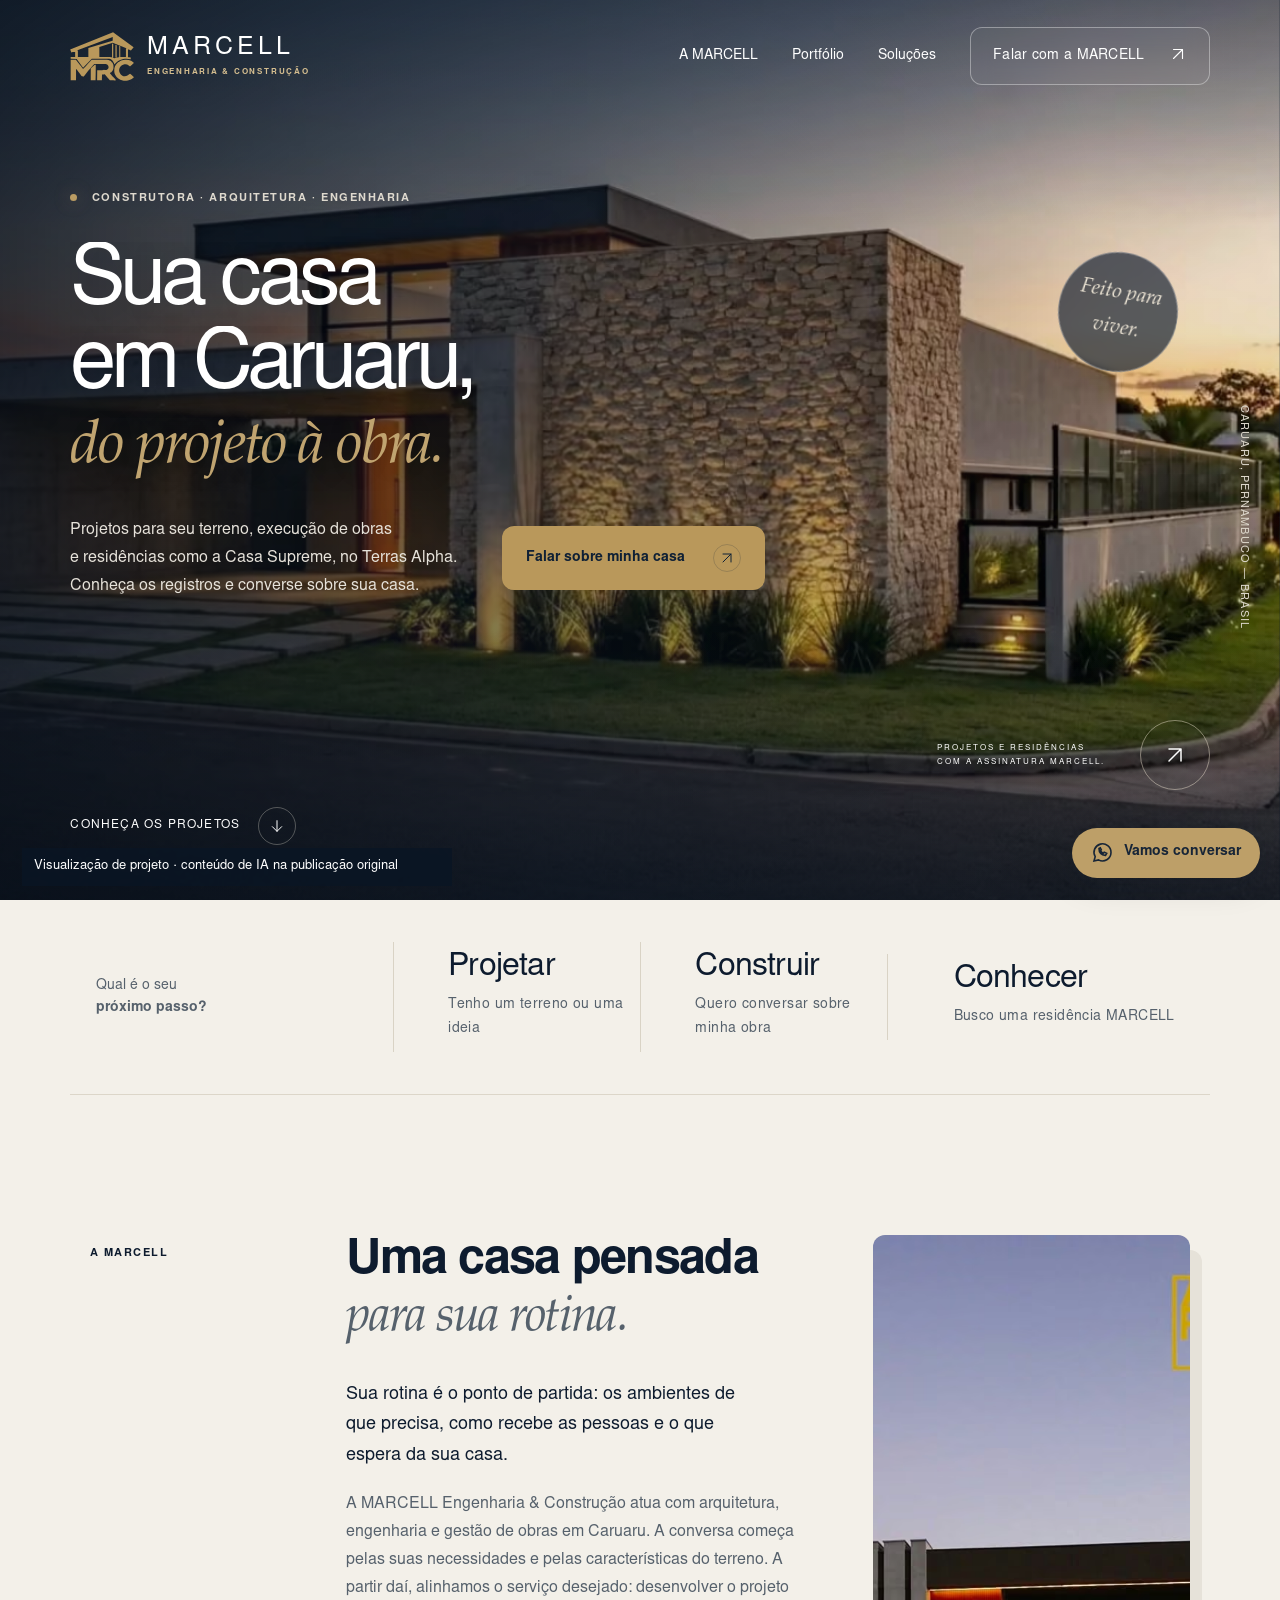
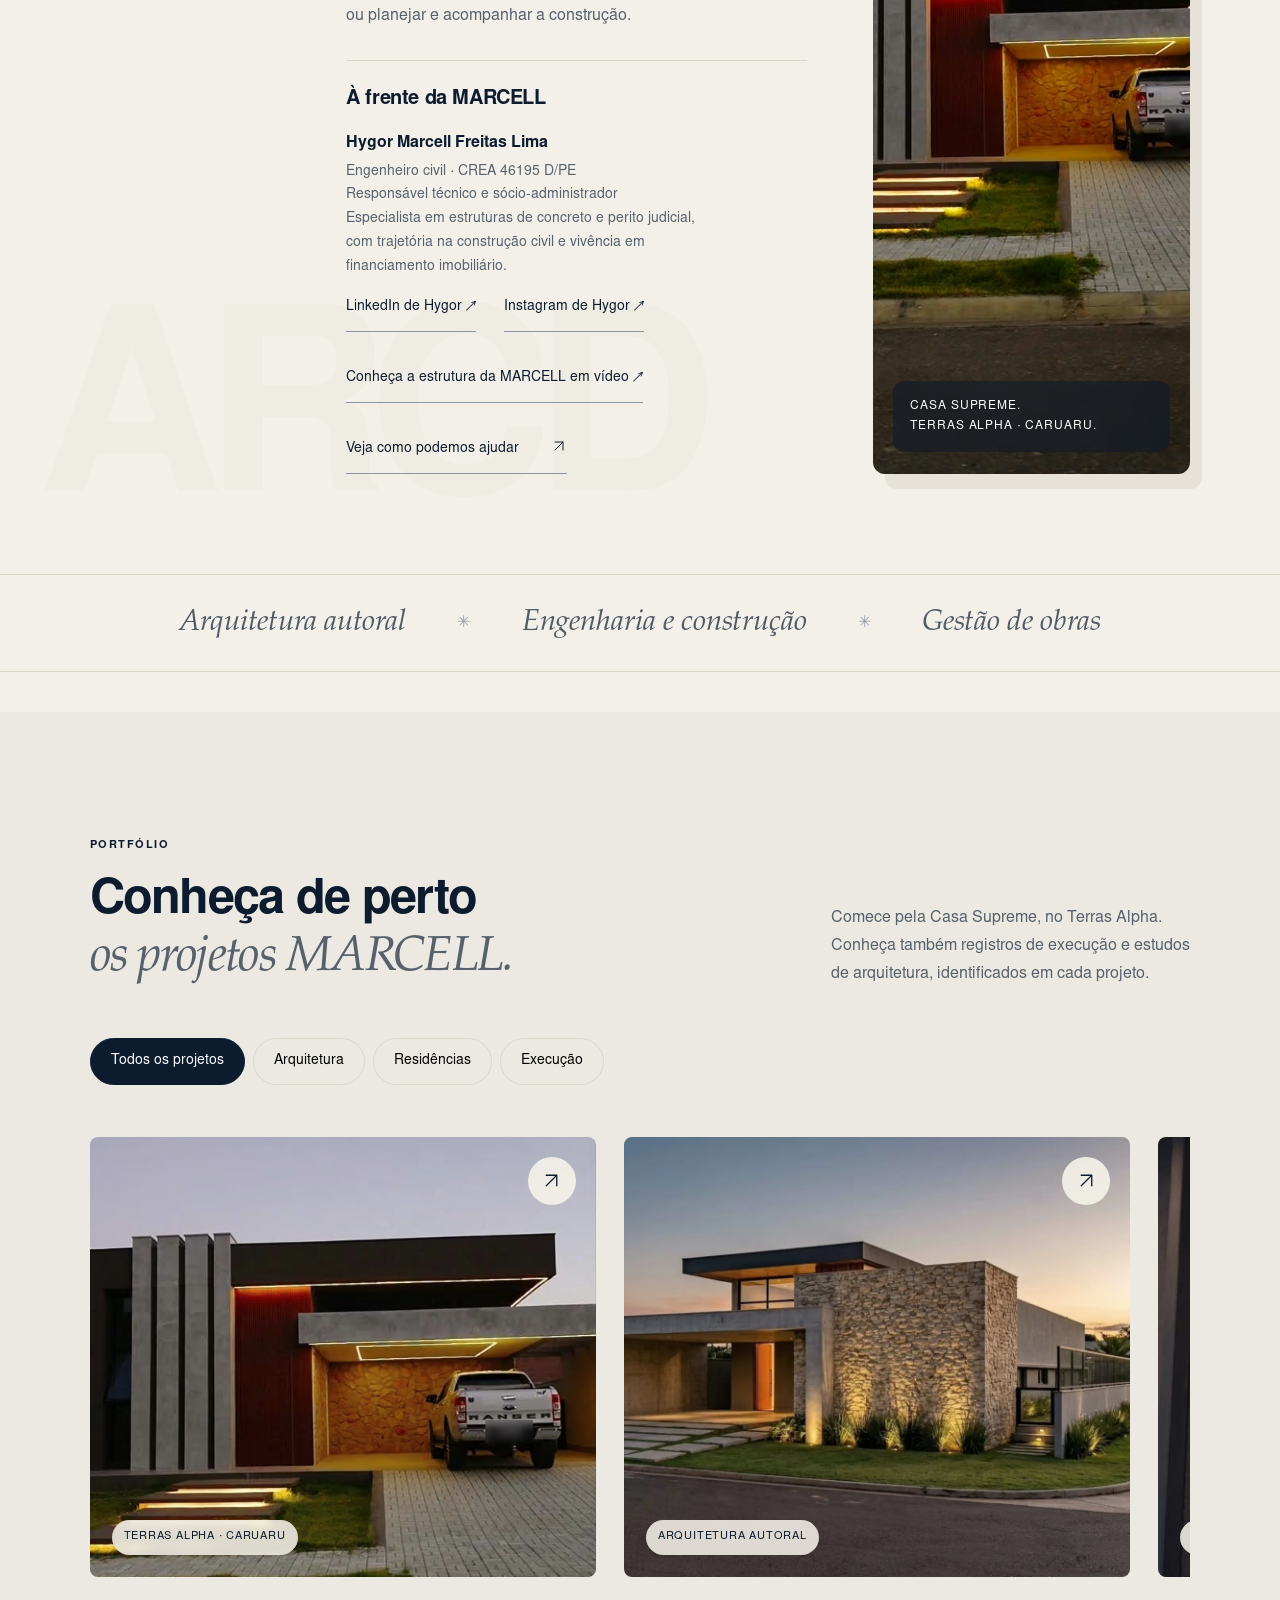
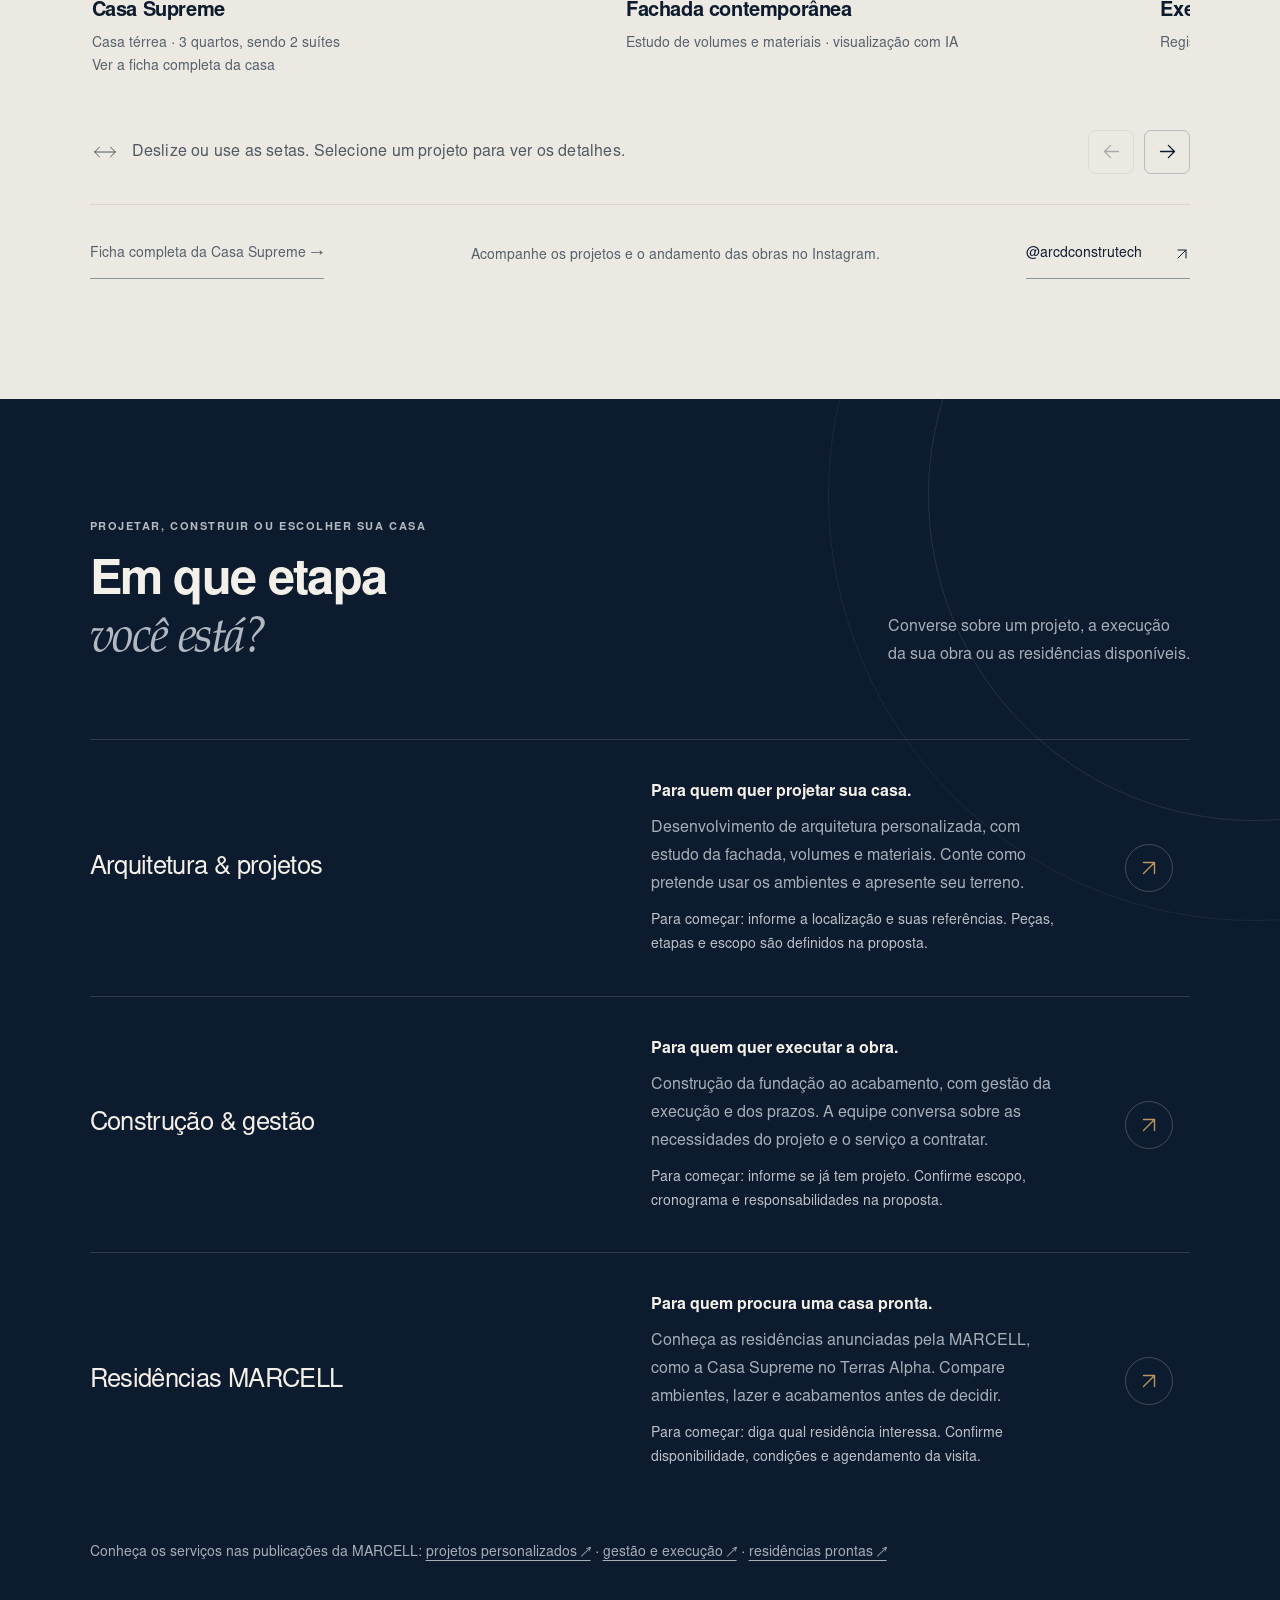
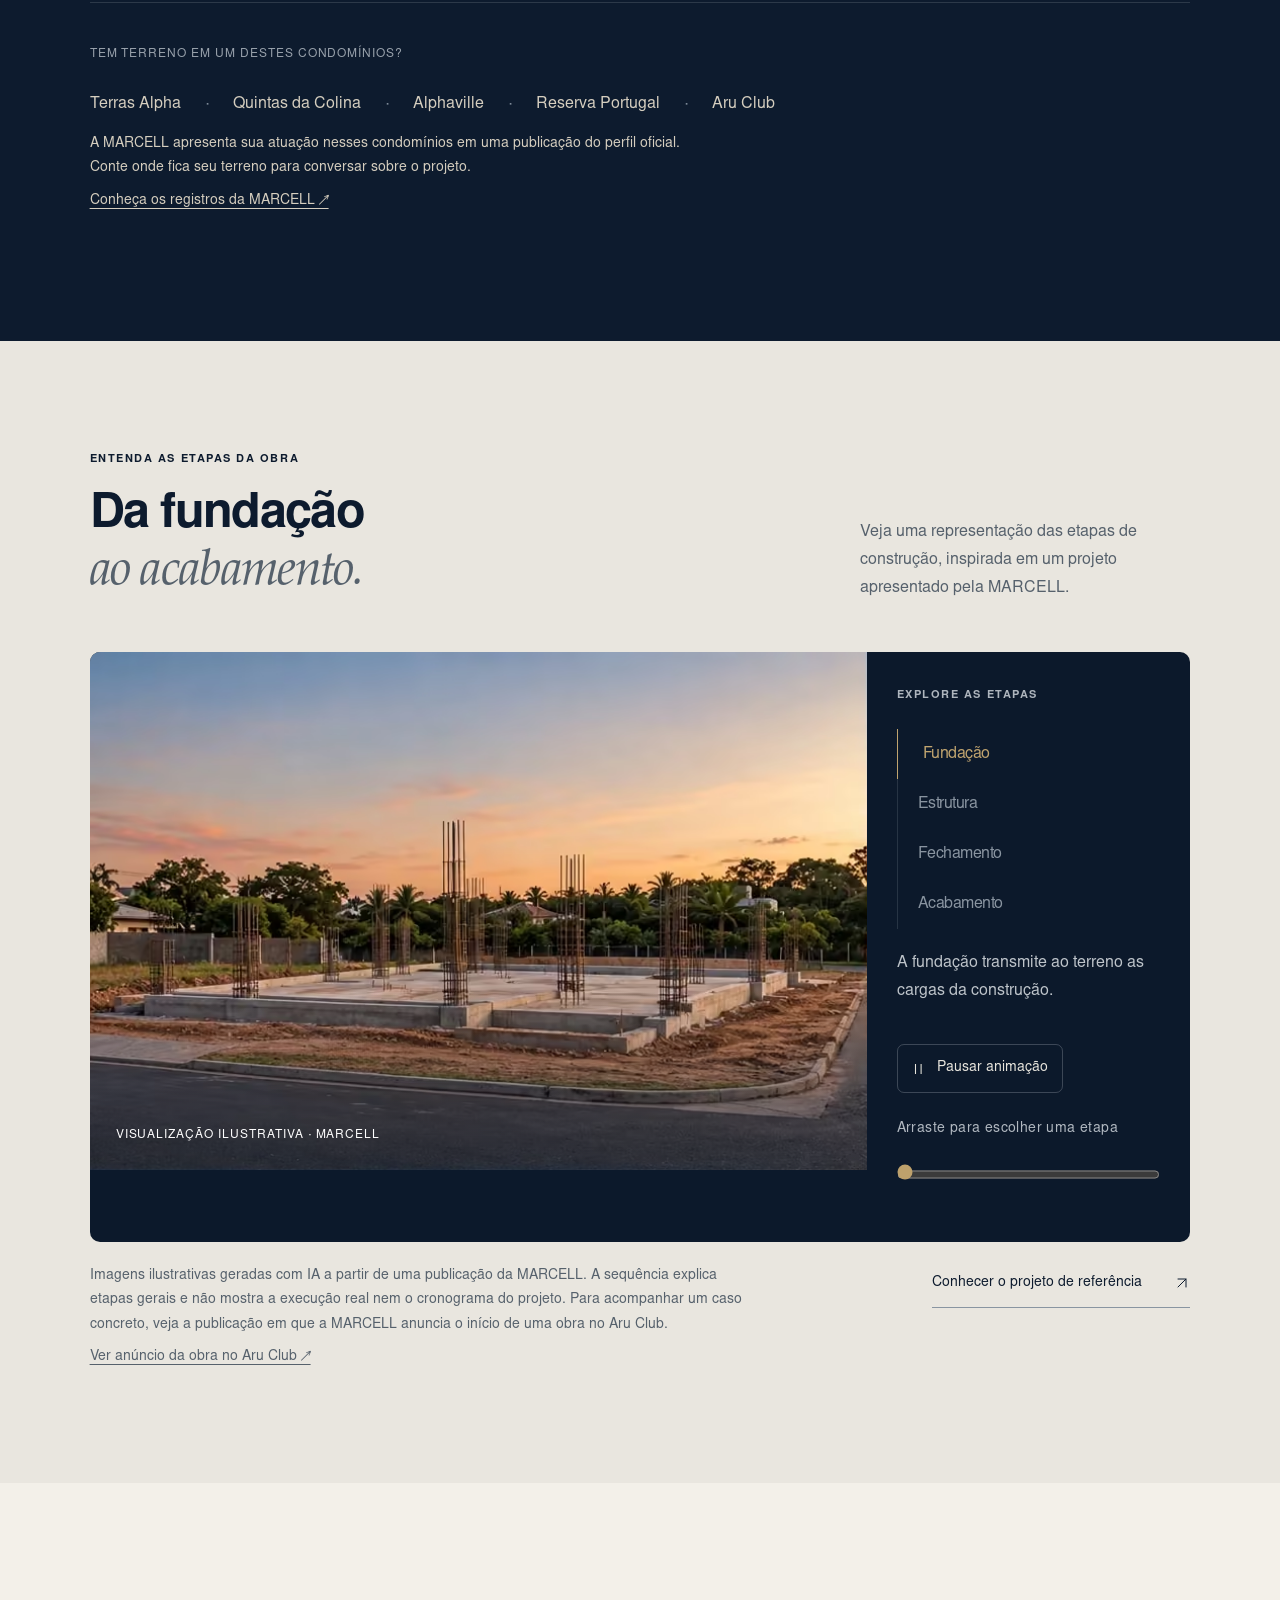
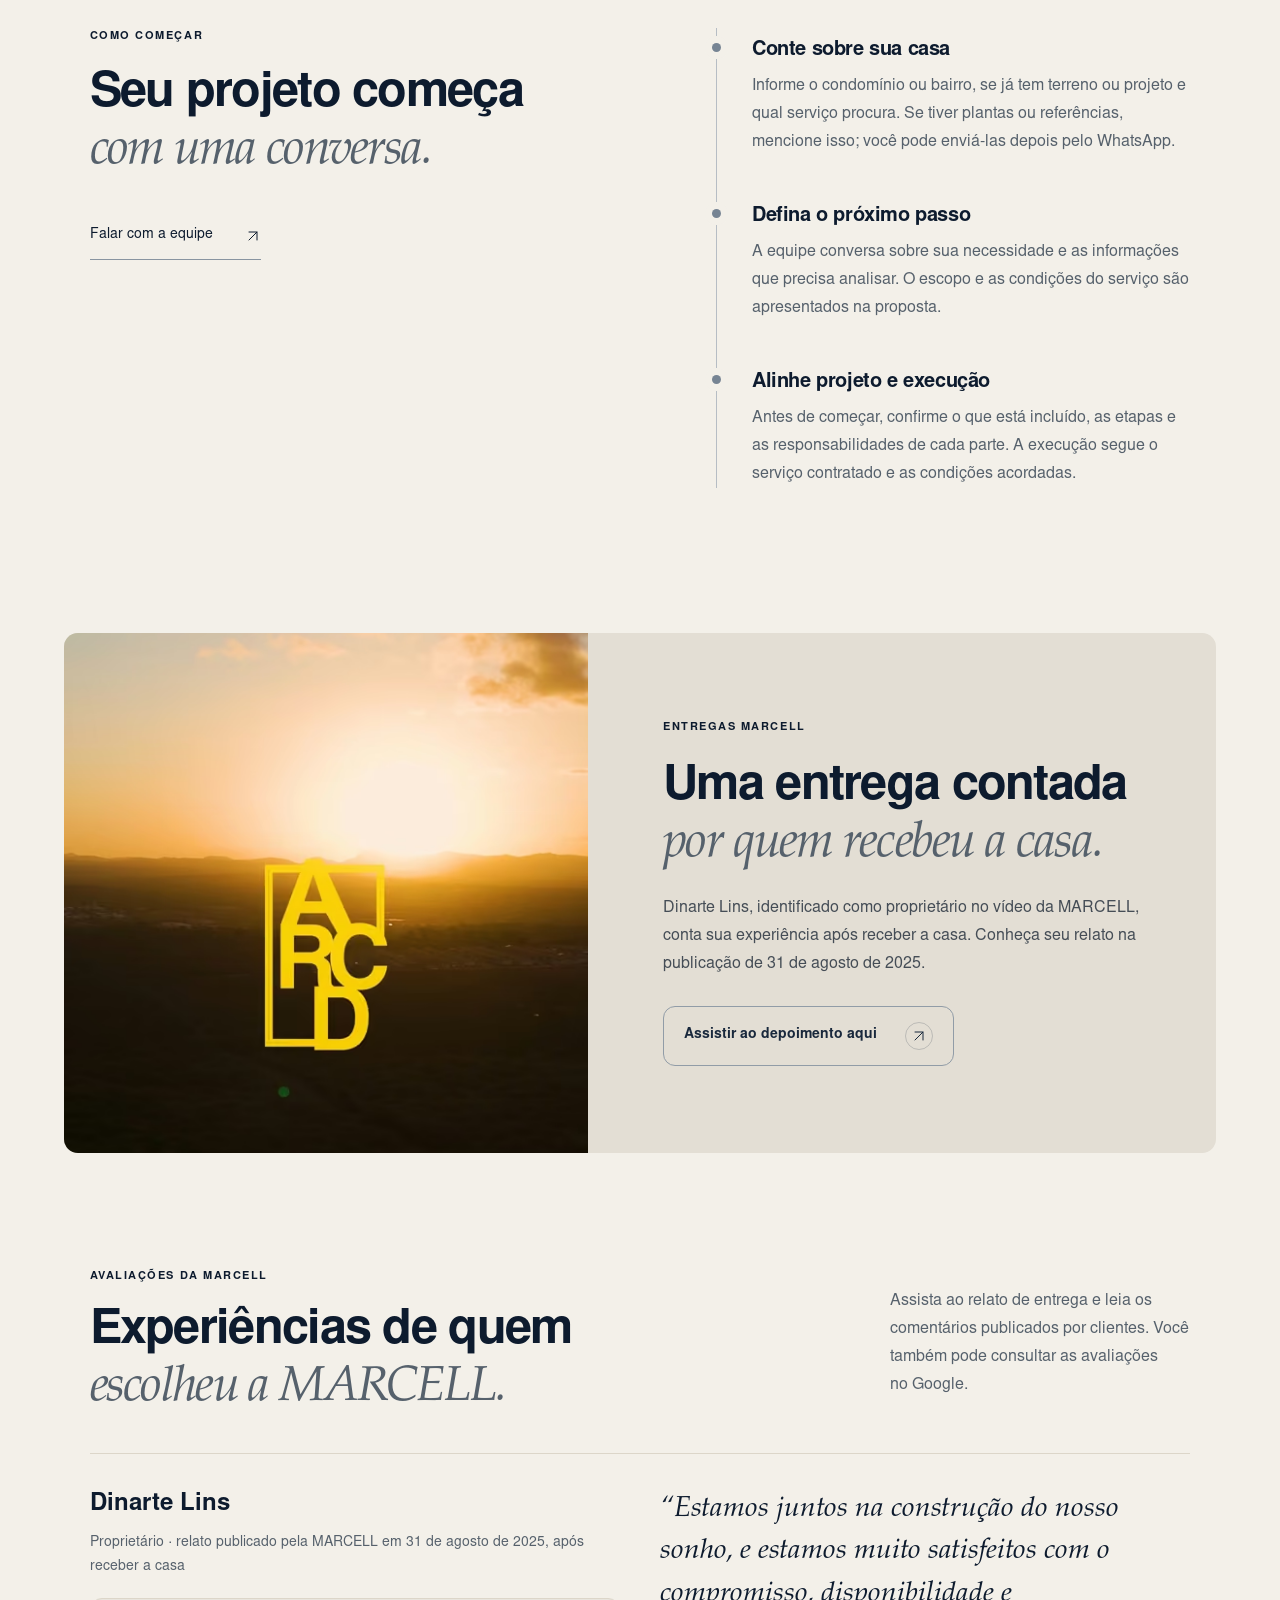
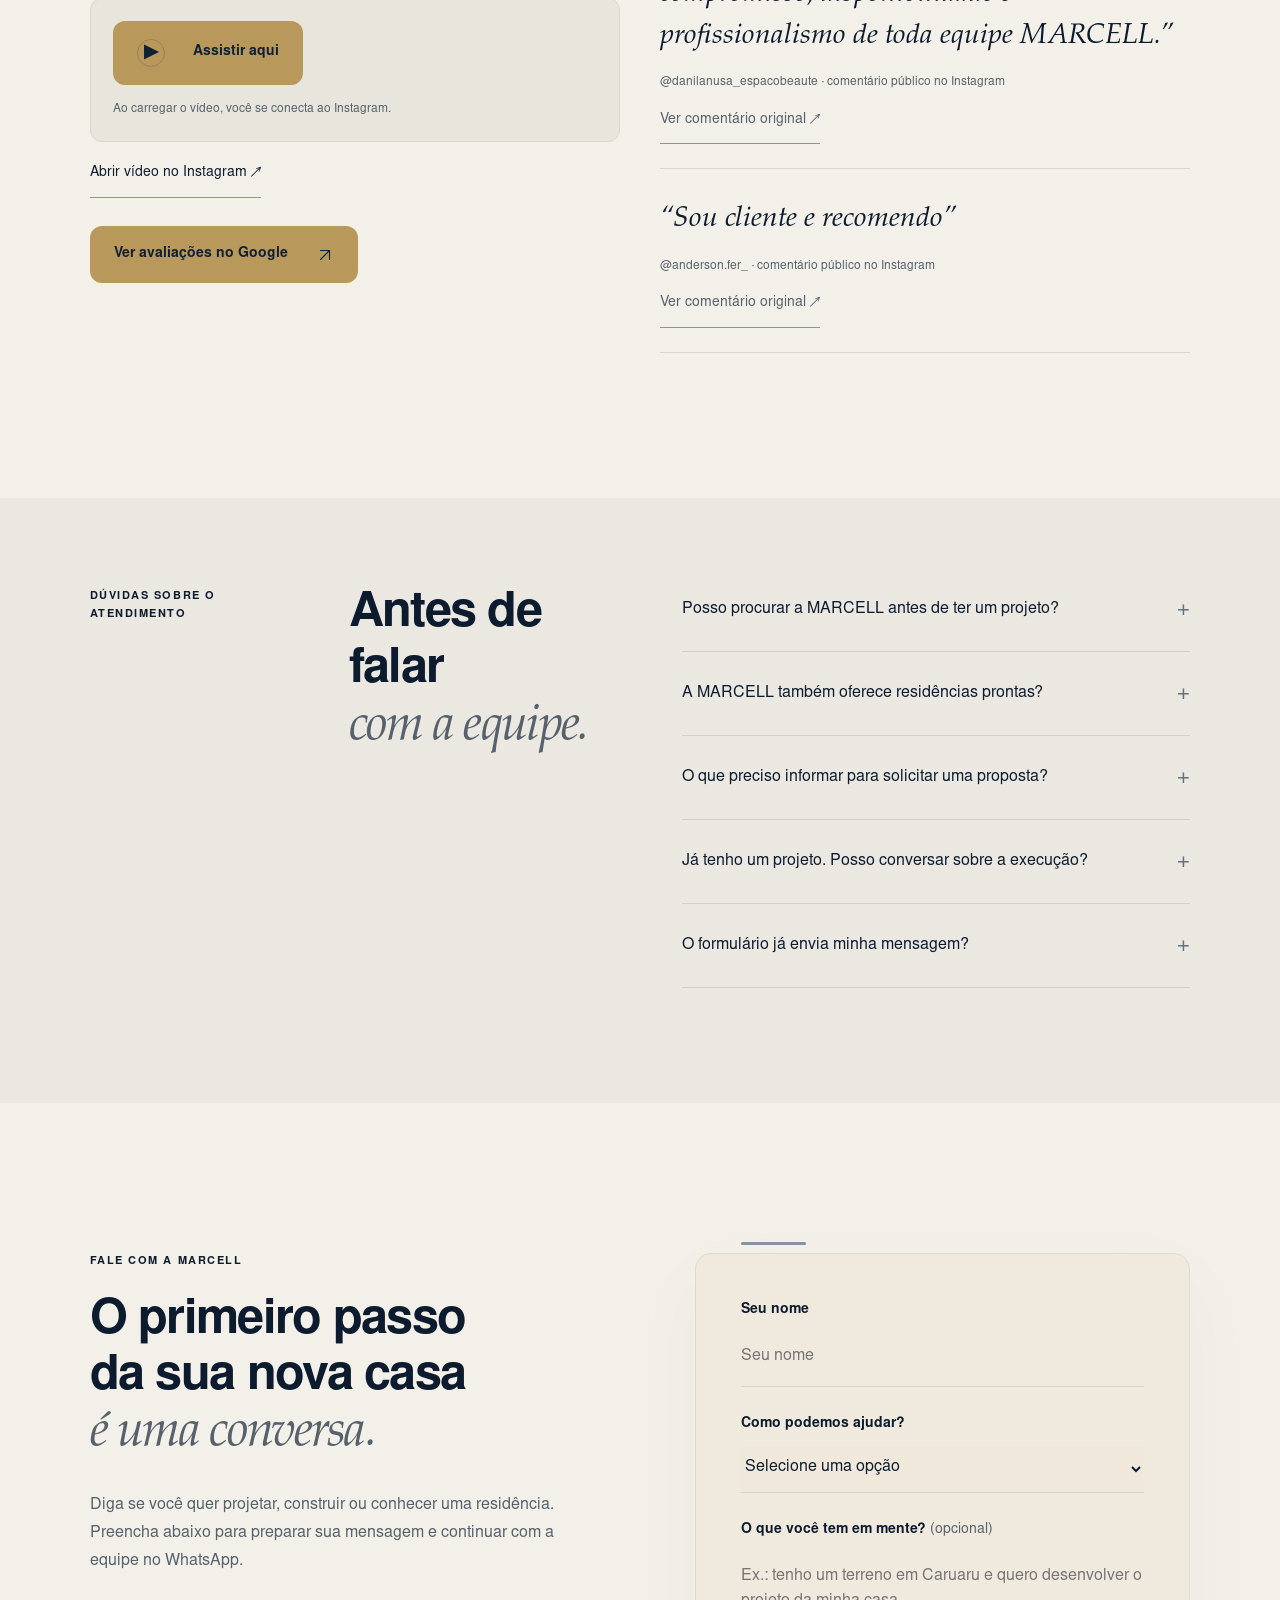
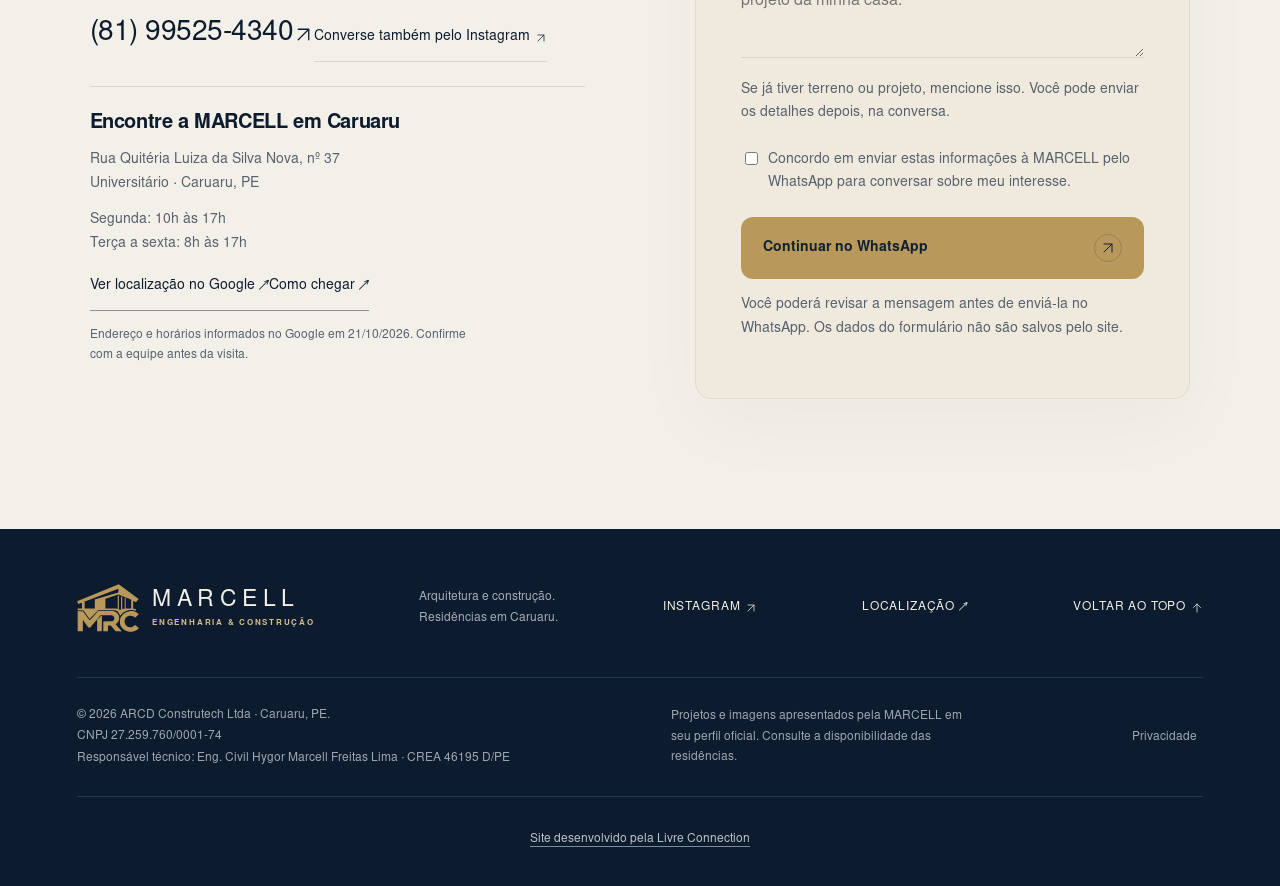
==== commit 5ed59b68: "Rebranding: ARCD Construtech passa a MARCELL Engenharia & Construção - Paleta do manual (ed. 04/2026" ====
--- a/index.html
+++ b/index.html
@@ -1,18 +1,18 @@
 <!doctype html>
-<html lang="pt-BR"><head><meta charset="UTF-8"><meta name="viewport" content="width=device-width, initial-scale=1"><meta name="theme-color" content="#151613"><title>Construtora de alto padrão em Caruaru | ARCD Construtech</title><meta name="description" content="Construtora de casas de alto padrão em Caruaru: projeto arquitetônico, engenharia e execução da obra. Veja o portfólio da ARCD e fale com a equipe."><meta property="og:title" content="ARCD Construtech | Construtora de alto padrão em Caruaru"><meta property="og:description" content="Arquitetura, engenharia e construção de residências de alto padrão em Caruaru. Veja os projetos e fale com a ARCD."><meta property="og:image" content="https://arcd-construtech.vercel.app/assets/og-arcd-construtech.jpg"><meta property="og:image:width" content="1200"><meta property="og:image:height" content="630"><meta property="og:image:alt" content="Fachada contemporânea apresentada pela ARCD"><meta property="og:site_name" content="ARCD Construtech"><meta property="og:type" content="website"><meta property="og:locale" content="pt_BR"><meta property="og:url" content="https://arcd-construtech.vercel.app/"><meta name="twitter:card" content="summary_large_image"><link rel="canonical" href="https://arcd-construtech.vercel.app/"><link rel="icon" href="/favicon.ico" sizes="48x48"><link rel="icon" href="/assets/icon-192.png" type="image/png" sizes="192x192"><link rel="apple-touch-icon" href="/assets/apple-touch-icon.png"><link rel="stylesheet" href="/site.css"><link rel="alternate" type="text/plain" href="/llms.txt" title="Resumo para assistentes de IA"><script type="application/ld+json">{"@context":"https://schema.org","@graph":[{"@type":"WebSite","@id":"https://arcd-construtech.vercel.app/#website","url":"https://arcd-construtech.vercel.app/","name":"ARCD Construtech","inLanguage":"pt-BR","publisher":{"@id":"https://arcd-construtech.vercel.app/#empresa"}},{"@type":"GeneralContractor","@id":"https://arcd-construtech.vercel.app/#empresa","name":"ARCD Construtech","legalName":"ARCD Construtech Ltda","taxID":"27.259.760/0001-74","description":"Construtora de residências de alto padrão em Caruaru, PE: projeto arquitetônico, engenharia e gestão de obras.","url":"https://arcd-construtech.vercel.app/","logo":"https://arcd-construtech.vercel.app/assets/logo.jpg","image":"https://arcd-construtech.vercel.app/assets/og-arcd-construtech.jpg","telephone":"+5581995254340","address":{"@type":"PostalAddress","streetAddress":"Rua Quitéria Luiza da Silva Nova, 37","addressLocality":"Caruaru","addressRegion":"PE","postalCode":"55016-735","addressCountry":"BR"},"areaServed":{"@type":"City","name":"Caruaru"},"hasMap":"https://www.google.com/maps?cid=8965470404311113653","openingHoursSpecification":[{"@type":"OpeningHoursSpecification","dayOfWeek":"Monday","opens":"10:00","closes":"17:00"},{"@type":"OpeningHoursSpecification","dayOfWeek":["Tuesday","Wednesday","Thursday","Friday"],"opens":"08:00","closes":"17:00"}],"employee":{"@id":"https://arcd-construtech.vercel.app/#responsavel-tecnico"},"knowsAbout":["Projeto arquitetônico residencial","Construção de residências de alto padrão","Gestão de obras"],"sameAs":["https://www.instagram.com/arcdconstrutech/","https://www.google.com/maps?cid=8965470404311113653"]},{"@type":"Person","@id":"https://arcd-construtech.vercel.app/#responsavel-tecnico","name":"Hygor Marcell Freitas Lima","alternateName":"Hygor Freitas","jobTitle":["Engenheiro civil","Responsável técnico","Sócio-administrador"],"worksFor":{"@id":"https://arcd-construtech.vercel.app/#empresa"},"knowsAbout":["Estruturas de concreto","Perícia judicial de engenharia","Construção civil"],"hasCredential":{"@type":"EducationalOccupationalCredential","name":"Registro profissional CREA 46195 D/PE","identifier":"46195 D/PE","credentialCategory":"Registro profissional de engenheiro civil","recognizedBy":{"@type":"Organization","name":"Conselho Regional de Engenharia e Agronomia de Pernambuco (CREA-PE)"}},"sameAs":["https://br.linkedin.com/in/hygor-freitas","https://www.instagram.com/hygor_freitas_/"]},{"@type":"WebPage","@id":"https://arcd-construtech.vercel.app/#webpage","url":"https://arcd-construtech.vercel.app/","name":"Construtora de alto padrão em Caruaru | ARCD Construtech","isPartOf":{"@id":"https://arcd-construtech.vercel.app/#website"},"about":{"@id":"https://arcd-construtech.vercel.app/#empresa"},"primaryImageOfPage":{"@type":"ImageObject","url":"https://arcd-construtech.vercel.app/assets/og-arcd-construtech.jpg","width":1200,"height":630},"inLanguage":"pt-BR"}]}</script></head>
+<html lang="pt-BR"><head><meta charset="UTF-8"><meta name="viewport" content="width=device-width, initial-scale=1"><meta name="theme-color" content="#0d1b2e"><title>Construtora de alto padrão em Caruaru | MARCELL Engenharia & Construção</title><meta name="description" content="Construtora de casas de alto padrão em Caruaru: projeto arquitetônico, engenharia e execução da obra. Veja o portfólio da MARCELL e fale com a equipe."><meta property="og:title" content="MARCELL Engenharia & Construção | Construtora de alto padrão em Caruaru"><meta property="og:description" content="Arquitetura, engenharia e construção de residências de alto padrão em Caruaru. Veja os projetos e fale com a MARCELL."><meta property="og:image" content="https://arcd-construtech.vercel.app/assets/og-marcell.jpg"><meta property="og:image:width" content="1200"><meta property="og:image:height" content="630"><meta property="og:image:alt" content="Fachada contemporânea apresentada pela MARCELL"><meta property="og:site_name" content="MARCELL Engenharia & Construção"><meta property="og:type" content="website"><meta property="og:locale" content="pt_BR"><meta property="og:url" content="https://arcd-construtech.vercel.app/"><meta name="twitter:card" content="summary_large_image"><link rel="canonical" href="https://arcd-construtech.vercel.app/"><link rel="icon" href="/favicon.ico" sizes="48x48"><link rel="icon" href="/assets/icon-192.png" type="image/png" sizes="192x192"><link rel="apple-touch-icon" href="/assets/apple-touch-icon.png"><link rel="stylesheet" href="/site.css"><link rel="alternate" type="text/plain" href="/llms.txt" title="Resumo para assistentes de IA"><script type="application/ld+json">{"@context":"https://schema.org","@graph":[{"@type":"WebSite","@id":"https://arcd-construtech.vercel.app/#website","url":"https://arcd-construtech.vercel.app/","name":"MARCELL Engenharia & Construção","inLanguage":"pt-BR","publisher":{"@id":"https://arcd-construtech.vercel.app/#empresa"}},{"@type":"GeneralContractor","@id":"https://arcd-construtech.vercel.app/#empresa","name":"MARCELL Engenharia & Construção","alternateName":"ARCD Construtech","legalName":"ARCD Construtech Ltda","taxID":"27.259.760/0001-74","description":"Construtora de residências de alto padrão em Caruaru, PE: projeto arquitetônico, engenharia e gestão de obras.","url":"https://arcd-construtech.vercel.app/","logo":"https://arcd-construtech.vercel.app/assets/brand/marcell-logo.png","image":"https://arcd-construtech.vercel.app/assets/og-marcell.jpg","telephone":"+5581995254340","address":{"@type":"PostalAddress","streetAddress":"Rua Quitéria Luiza da Silva Nova, 37","addressLocality":"Caruaru","addressRegion":"PE","postalCode":"55016-735","addressCountry":"BR"},"areaServed":{"@type":"City","name":"Caruaru"},"hasMap":"https://www.google.com/maps?cid=8965470404311113653","openingHoursSpecification":[{"@type":"OpeningHoursSpecification","dayOfWeek":"Monday","opens":"10:00","closes":"17:00"},{"@type":"OpeningHoursSpecification","dayOfWeek":["Tuesday","Wednesday","Thursday","Friday"],"opens":"08:00","closes":"17:00"}],"employee":{"@id":"https://arcd-construtech.vercel.app/#responsavel-tecnico"},"knowsAbout":["Projeto arquitetônico residencial","Construção de residências de alto padrão","Gestão de obras"],"sameAs":["https://www.instagram.com/arcdconstrutech/","https://www.google.com/maps?cid=8965470404311113653"]},{"@type":"Person","@id":"https://arcd-construtech.vercel.app/#responsavel-tecnico","name":"Hygor Marcell Freitas Lima","alternateName":"Hygor Freitas","jobTitle":["Engenheiro civil","Responsável técnico","Sócio-administrador"],"worksFor":{"@id":"https://arcd-construtech.vercel.app/#empresa"},"knowsAbout":["Estruturas de concreto","Perícia judicial de engenharia","Construção civil"],"hasCredential":{"@type":"EducationalOccupationalCredential","name":"Registro profissional CREA 46195 D/PE","identifier":"46195 D/PE","credentialCategory":"Registro profissional de engenheiro civil","recognizedBy":{"@type":"Organization","name":"Conselho Regional de Engenharia e Agronomia de Pernambuco (CREA-PE)"}},"sameAs":["https://br.linkedin.com/in/hygor-freitas","https://www.instagram.com/hygor_freitas_/"]},{"@type":"WebPage","@id":"https://arcd-construtech.vercel.app/#webpage","url":"https://arcd-construtech.vercel.app/","name":"Construtora de alto padrão em Caruaru | MARCELL Engenharia & Construção","isPartOf":{"@id":"https://arcd-construtech.vercel.app/#website"},"about":{"@id":"https://arcd-construtech.vercel.app/#empresa"},"primaryImageOfPage":{"@type":"ImageObject","url":"https://arcd-construtech.vercel.app/assets/og-marcell.jpg","width":1200,"height":630},"inLanguage":"pt-BR"}]}</script></head>
 <body><div class="page-progress" aria-hidden="true"></div><a class="skip" href="#principal">Ir para o conteúdo</a>
-<header><a class="brand" href="#inicio" aria-label="ARCD Construtech, início"><img src="assets/logo.jpg" alt="Logomarca ARCD" width="54" height="54"><span>ARCD <small>CONSTRUTECH</small></span></a><nav aria-label="Navegação principal" id="nav"><a href="#sobre">A ARCD</a><a href="#portfolio">Portfólio</a><a href="#solucoes">Soluções</a><a class="nav-cta" href="#contato">Falar com a ARCD <span><svg class="icon-arrow" viewBox="0 0 24 24" aria-hidden="true" focusable="false"><path d="M6 18 18 6M6 6h12v12"/></svg></span></a></nav><button class="menu" aria-label="Abrir menu" aria-expanded="false" aria-controls="nav">☰</button></header>
-<main id="principal"><section class="hero" id="inicio"><div class="hero-text"><div class="eyebrow"><i></i> CONSTRUTORA · ARQUITETURA · ENGENHARIA</div><h1><span class="hero-line"><span>Sua casa </span></span><span class="hero-line"><span>em Caruaru, </span></span><span class="hero-line hero-line-final"><span><em>do projeto à obra.</em></span></span></h1><div class="hero-bottom"><p>Projetos para seu terreno, execução de obras <br> e residências como a Casa Supreme, no Terras Alpha. <br> Conheça os registros e converse sobre sua casa.</p><a class="button" href="#contato">Falar sobre minha casa <span><svg class="icon-arrow" viewBox="0 0 24 24" aria-hidden="true" focusable="false"><path d="M6 18 18 6M6 6h12v12"/></svg></span></a></div><a class="explore" href="#portfolio">CONHEÇA OS PROJETOS <span><svg class="icon-arrow" viewBox="0 0 24 24" aria-hidden="true" focusable="false"><path d="M12 4v16m-7-7 7 7 7-7"/></svg></span></a></div><div class="hero-seal" aria-hidden="true"><span>Feito para</span><span>viver.</span><small>ARCD · ALTO PADRÃO</small></div><div class="hero-photo"><picture><source type="image/avif" srcset="/assets/img/fachada-1440.avif 1440w" sizes="100vw"><source type="image/webp" srcset="/assets/img/fachada-1440.webp 1440w" sizes="100vw"><img src="assets/fachada.jpg" alt="Visualização de fachada da ARCD; publicação original identificada como conteúdo de IA" fetchpriority="high" width="1440" height="916"></picture><div class="photo-caption"><span>PROJETOS E RESIDÊNCIAS <br>COM A ASSINATURA ARCD.</span><a href="#portfolio" aria-label="Conhecer projetos"><svg class="icon-arrow" viewBox="0 0 24 24" aria-hidden="true" focusable="false"><path d="M6 18 18 6M6 6h12v12"/></svg></a></div><span class="vertical">CARUARU, PERNAMBUCO — BRASIL</span><span class="image-disclosure">Visualização de projeto · conteúdo de IA na publicação original</span></div></section>
-<div class="credentials" aria-label="Encontre seu próximo passo"><p>Qual é o seu <br><b>próximo passo?</b></p><div><a href="#solucoes" class="credential-link"><strong>Projetar</strong><small>Tenho um terreno ou uma ideia</small></a></div><div><a href="#solucoes" class="credential-link"><strong>Construir</strong><small>Quero conversar sobre minha obra</small></a></div><div><a href="#contato" data-interest="Conhecer residências" class="credential-link"><strong>Conhecer</strong><small>Busco uma residência ARCD</small></a></div></div>
-<section class="section about" id="sobre"><div class="eyebrow">A ARCD</div><div><h2>Uma casa pensada <br><em>para sua rotina.</em></h2><p class="lead">Sua rotina é o ponto de partida: os ambientes de que precisa, como recebe as pessoas e o que espera da sua casa.</p><p>A ARCD Construtech atua com arquitetura, engenharia e gestão de obras em Caruaru. A conversa começa pelas suas necessidades e pelas características do terreno. A partir daí, alinhamos o serviço desejado: desenvolver o projeto ou planejar e acompanhar a construção.</p><div class="team-evidence" aria-labelledby="team-title"><h3 id="team-title">À frente da ARCD</h3><div class="team-members"><article><h4>Hygor Marcell Freitas Lima</h4><p>Engenheiro civil · CREA 46195 D/PE <br>Responsável técnico e sócio-administrador</p><p>Especialista em estruturas de concreto e perito judicial, com trajetória na construção civil e vivência em financiamento imobiliário.</p><div class="team-links"><a class="text-link" href="https://br.linkedin.com/in/hygor-freitas" target="_blank" rel="noopener noreferrer">LinkedIn de Hygor ↗</a><a class="text-link" href="https://www.instagram.com/hygor_freitas_/" target="_blank" rel="noopener noreferrer">Instagram de Hygor ↗</a></div></article></div><a class="text-link" href="https://www.instagram.com/arcdconstrutech/reel/Db_yMtTIMWe/" target="_blank" rel="noopener noreferrer">Conheça a estrutura da ARCD em vídeo ↗</a></div><a class="text-link" href="#solucoes">Veja como podemos ajudar <span><svg class="icon-arrow" viewBox="0 0 24 24" aria-hidden="true" focusable="false"><path d="M6 18 18 6M6 6h12v12"/></svg></span></a></div><div class="about-note"><figure class="about-portrait"><picture><source type="image/avif" srcset="/assets/img/supreme-400.avif 400w, /assets/img/supreme-640.avif 640w" sizes="(max-width: 700px) 90vw, 45vw"><source type="image/webp" srcset="/assets/img/supreme-400.webp 400w, /assets/img/supreme-640.webp 640w" sizes="(max-width: 700px) 90vw, 45vw"><img src="assets/supreme.jpg" alt="Casa Supreme no Terras Alpha Caruaru, apresentada no vídeo oficial da ARCD" loading="lazy" width="640" height="1136"></picture><figcaption>CASA SUPREME. <br>TERRAS ALPHA · CARUARU.</figcaption></figure><span>ARCD</span><p>Incorporadora & Construtora <br>Alto padrão em Caruaru.</p><div class="line-art" aria-hidden="true"></div></div></section>
-<div class="material-band" aria-hidden="true"><span>Arquitetura autoral</span><i>✳</i><span>Engenharia e construção</span><i>✳</i><span>Gestão de obras</span></div><section class="section portfolio" id="portfolio"><div class="section-top"><div><div class="eyebrow">PORTFÓLIO</div><h2>Conheça de perto <br><em>os projetos ARCD.</em></h2></div><p>Comece pela Casa Supreme, no Terras Alpha. <br>Conheça também registros de execução e estudos <br>de arquitetura, identificados em cada projeto.</p></div><div class="filters" role="group" aria-label="Filtrar portfólio"><button class="active" data-filter="todos" aria-pressed="true">Todos os projetos</button><button data-filter="arquitetura" aria-pressed="false">Arquitetura</button><button data-filter="residencias" aria-pressed="false">Residências</button><button data-filter="execucao" aria-pressed="false">Execução</button></div>
-<div class="projects" id="project-gallery" role="region" aria-label="Galeria de projetos ARCD" aria-describedby="gallery-hint" tabindex="0"><a class="project featured" data-category="residencias" href="/projetos/casa-supreme"><div class="project-image"><picture><source type="image/avif" srcset="/assets/img/supreme-400.avif 400w, /assets/img/supreme-640.avif 640w" sizes="(max-width: 700px) 90vw, 45vw"><source type="image/webp" srcset="/assets/img/supreme-400.webp 400w, /assets/img/supreme-640.webp 640w" sizes="(max-width: 700px) 90vw, 45vw"><img src="assets/supreme.jpg" alt="Fachada da Casa Supreme, no Terras Alpha Caruaru" loading="lazy" width="640" height="1136"></picture><span class="project-arrow"><svg class="icon-arrow" viewBox="0 0 24 24" aria-hidden="true" focusable="false"><path d="M6 18 18 6M6 6h12v12"/></svg></span><span class="tag">TERRAS ALPHA · CARUARU</span></div><div class="project-info"><h3>Casa Supreme</h3><span>Casa térrea · 3 quartos, sendo 2 suítes <br>Ver a ficha completa da casa</span></div></a><button class="project" data-category="arquitetura" data-project="fachada"><div class="project-image"><picture><source type="image/avif" srcset="/assets/img/fachada-1440.avif 1440w" sizes="100vw"><source type="image/webp" srcset="/assets/img/fachada-1440.webp 1440w" sizes="100vw"><img src="assets/fachada.jpg" alt="Visualização de fachada ARCD com volumes contemporâneos; conteúdo de IA" loading="lazy" width="1440" height="916"></picture><span class="project-arrow"><svg class="icon-arrow" viewBox="0 0 24 24" aria-hidden="true" focusable="false"><path d="M6 18 18 6M6 6h12v12"/></svg></span><span class="tag">ARQUITETURA AUTORAL</span></div><div class="project-info"><strong class="project-title">Fachada contemporânea</strong><span>Estudo de volumes e materiais · visualização com IA</span></div></button><button class="project" data-category="execucao" data-project="obra"><div class="project-image"><picture><source type="image/avif" srcset="/assets/img/obra-400.avif 400w, /assets/img/obra-640.avif 640w" sizes="(max-width: 700px) 90vw, 35vw"><source type="image/webp" srcset="/assets/img/obra-400.webp 400w, /assets/img/obra-640.webp 640w" sizes="(max-width: 700px) 90vw, 35vw"><img src="assets/obra.jpg" alt="Letreiro da ARCD Construtech na sede, em quadro do vídeo institucional sobre execução de obras" loading="lazy" width="640" height="1136"></picture><span class="project-arrow"><svg class="icon-arrow" viewBox="0 0 24 24" aria-hidden="true" focusable="false"><path d="M6 18 18 6M6 6h12v12"/></svg></span><span class="tag">DO PROJETO À ENTREGA</span></div><div class="project-info"><strong class="project-title">Execução e acabamentos</strong><span>Registro de obra publicado pela ARCD</span></div></button></div><div class="gallery-nav"><p class="gallery-hint" id="gallery-hint"><svg class="icon-arrow" viewBox="0 0 32 20" aria-hidden="true" focusable="false"><path d="M3 10h26M9 4l-6 6 6 6m14-12 6 6-6 6"/></svg>Deslize ou use as setas. Selecione um projeto para ver os detalhes.</p><div class="gallery-buttons"><button type="button" id="gallery-previous" aria-label="Projetos anteriores" aria-controls="project-gallery" disabled><svg class="icon-arrow" viewBox="0 0 24 24" aria-hidden="true" focusable="false"><path d="M20 12H4m7-7-7 7 7 7"/></svg></button><button type="button" id="gallery-next" aria-label="Próximos projetos" aria-controls="project-gallery"><svg class="icon-arrow" viewBox="0 0 24 24" aria-hidden="true" focusable="false"><path d="M4 12h16m-7-7 7 7-7 7"/></svg></button></div></div><div class="portfolio-footer"><p><a class="text-link" href="/projetos/casa-supreme">Ficha completa da Casa Supreme →</a></p><p>Acompanhe os projetos e o andamento das obras no Instagram.</p><a class="text-link" href="https://www.instagram.com/arcdconstrutech/" target="_blank" rel="noopener noreferrer">@arcdconstrutech <svg class="icon-arrow" viewBox="0 0 24 24" aria-hidden="true" focusable="false"><path d="M6 18 18 6M6 6h12v12"/></svg></a></div></section>
-<section class="solutions section" id="solucoes"><div class="section-top"><div><div class="eyebrow">PROJETAR, CONSTRUIR OU ESCOLHER SUA CASA</div><h2>Em que etapa <br><em>você está?</em></h2></div><p>Converse sobre um projeto, a execução <br>da sua obra ou as residências disponíveis.</p></div><a class="service" href="#contato" data-interest="Desenvolver um projeto"><h3>Arquitetura & projetos</h3><p><strong>Para quem quer projetar sua casa.</strong> Desenvolvimento de arquitetura personalizada, com estudo da fachada, volumes e materiais. Conte como pretende usar os ambientes e apresente seu terreno. <span class="service-next">Para começar: informe a localização e suas referências. Peças, etapas e escopo são definidos na proposta.</span></p><b><svg class="icon-arrow" viewBox="0 0 24 24" aria-hidden="true" focusable="false"><path d="M6 18 18 6M6 6h12v12"/></svg></b></a><a class="service" href="#contato" data-interest="Construir minha casa"><h3>Construção & gestão</h3><p><strong>Para quem quer executar a obra.</strong> Construção da fundação ao acabamento, com gestão da execução e dos prazos. A equipe conversa sobre as necessidades do projeto e o serviço a contratar. <span class="service-next">Para começar: informe se já tem projeto. Confirme escopo, cronograma e responsabilidades na proposta.</span></p><b><svg class="icon-arrow" viewBox="0 0 24 24" aria-hidden="true" focusable="false"><path d="M6 18 18 6M6 6h12v12"/></svg></b></a><a class="service" href="#contato" data-interest="Conhecer residências"><h3>Residências ARCD</h3><p><strong>Para quem procura uma casa pronta.</strong> Conheça as residências anunciadas pela ARCD, como a Casa Supreme no Terras Alpha. Compare ambientes, lazer e acabamentos antes de decidir. <span class="service-next">Para começar: diga qual residência interessa. Confirme disponibilidade, condições e agendamento da visita.</span></p><b><svg class="icon-arrow" viewBox="0 0 24 24" aria-hidden="true" focusable="false"><path d="M6 18 18 6M6 6h12v12"/></svg></b></a><p class="service-sources">Conheça os serviços nas publicações da ARCD: <a href="https://www.instagram.com/arcdconstrutech/p/DdlHj6bR-td/" target="_blank" rel="noopener noreferrer">projetos personalizados ↗</a> · <a href="https://www.instagram.com/arcdconstrutech/reel/DbqVKavoVsO/" target="_blank" rel="noopener noreferrer">gestão e execução ↗</a> · <a href="https://www.instagram.com/arcdconstrutech/reel/Db3XU1xoy_4/" target="_blank" rel="noopener noreferrer">residências prontas ↗</a></p><div class="places"><span>TEM TERRENO EM UM DESTES CONDOMÍNIOS?</span><p>Terras Alpha <i>·</i> Quintas da Colina <i>·</i> Alphaville <i>·</i> Reserva Portugal <i>·</i> Aru Club</p><p class="places-note">A ARCD apresenta sua atuação nesses condomínios em uma publicação do perfil oficial. Conte onde fica seu terreno para conversar sobre o projeto. <a href="https://www.instagram.com/arcdconstrutech/reel/DcTvtnlI1-K/" target="_blank" rel="noopener noreferrer">Conheça os registros da ARCD ↗</a></p></div></section>
-<section class="construction section" id="construcao"><div class="section-top"><div><div class="eyebrow">ENTENDA AS ETAPAS DA OBRA</div><h2>Da fundação <br><em>ao acabamento.</em></h2></div><p>Veja uma representação das etapas de construção, inspirada em um projeto apresentado pela ARCD.</p></div><div class="build-experience"><div class="build-visual" role="img" aria-label="Visualização ilustrativa de uma residência na etapa de fundação"><div class="construction-frame is-active"></div><div class="construction-frame"></div><div class="construction-frame"></div><div class="construction-frame"></div><span class="build-visual-tag">VISUALIZAÇÃO ILUSTRATIVA · ARCD</span></div><div class="build-player"><div class="eyebrow">EXPLORE AS ETAPAS</div><div class="build-steps" role="group" aria-label="Etapas ilustrativas da construção"><button type="button" data-build-stage="0" aria-pressed="true">Fundação</button><button type="button" data-build-stage="1" aria-pressed="false">Estrutura</button><button type="button" data-build-stage="2" aria-pressed="false">Fechamento</button><button type="button" data-build-stage="3" aria-pressed="false">Acabamento</button></div><p class="build-description">A fundação transmite ao terreno as cargas da construção.</p><button class="build-play" type="button" aria-pressed="true"><svg viewBox="0 0 20 20" fill="none" stroke="currentColor" stroke-width="1.5" aria-hidden="true"><path d="M5 3v14M13 3v14"/></svg><span>Pausar animação</span></button><div class="build-timeline"><label for="build-stage">Arraste para escolher uma etapa</label><input id="build-stage" type="range" min="0" max="3" step="1" value="0" aria-valuetext="Fundação"></div></div></div><div class="build-disclosure"><p>Imagens ilustrativas geradas com IA a partir de uma publicação da ARCD. A sequência explica etapas gerais e não mostra a execução real nem o cronograma do projeto. Para acompanhar um caso concreto, veja a publicação em que a ARCD anuncia o início de uma obra no Aru Club. <a href="https://www.instagram.com/arcdconstrutech/reel/DZvgB97xdLY/" target="_blank" rel="noopener noreferrer">Ver anúncio da obra no Aru Club ↗</a></p><a class="text-link" href="https://www.instagram.com/arcdconstrutech/p/DdlHj6bR-td/" target="_blank" rel="noopener noreferrer">Conhecer o projeto de referência <svg class="icon-arrow" viewBox="0 0 24 24" aria-hidden="true" focusable="false"><path d="M6 18 18 6M6 6h12v12"/></svg></a></div></section><section class="journey section"><div><div class="eyebrow">COMO COMEÇAR</div><h2>Seu projeto começa <br><em>com uma conversa.</em></h2><a class="text-link" href="#contato">Falar com a equipe <svg class="icon-arrow" viewBox="0 0 24 24" aria-hidden="true" focusable="false"><path d="M6 18 18 6M6 6h12v12"/></svg></a></div><ol><li><div><h3>Conte sobre sua casa</h3><p>Informe o condomínio ou bairro, se já tem terreno ou projeto e qual serviço procura. Se tiver plantas ou referências, mencione isso; você pode enviá-las depois pelo WhatsApp.</p></div></li><li><div><h3>Defina o próximo passo</h3><p>A equipe conversa sobre sua necessidade e as informações que precisa analisar. O escopo e as condições do serviço são apresentados na proposta.</p></div></li><li><div><h3>Alinhe projeto e execução</h3><p>Antes de começar, confirme o que está incluído, as etapas e as responsabilidades de cada parte. A execução segue o serviço contratado e as condições acordadas.</p></div></li></ol></section>
-<section class="testimonial"><picture><source type="image/avif" srcset="/assets/img/cliente-540.avif 540w, /assets/img/cliente-810.avif 810w" sizes="(max-width: 700px) 100vw, 40vw"><source type="image/webp" srcset="/assets/img/cliente-540.webp 540w, /assets/img/cliente-810.webp 810w" sizes="(max-width: 700px) 100vw, 40vw"><img src="assets/cliente.jpg" alt="Marca ARCD sobre paisagem ao pôr do sol, na capa do vídeo de entrega" loading="lazy" width="1080" height="1920"></picture><div><div class="eyebrow">ENTREGAS ARCD</div><h2>Uma entrega contada <br><em>por quem recebeu a casa.</em></h2><p>Dinarte Lins, identificado como proprietário no vídeo da ARCD, conta sua experiência após receber a casa. Conheça seu relato na publicação de 31 de agosto de 2025.</p><a class="button outline" href="#avaliacoes">Assistir ao depoimento aqui <span><svg class="icon-arrow" viewBox="0 0 24 24" aria-hidden="true" focusable="false"><path d="M6 18 18 6M6 6h12v12"/></svg></span></a></div></section>
-<section class="reviews section" id="avaliacoes" aria-labelledby="reviews-title"><div class="section-top"><div><div class="eyebrow">AVALIAÇÕES DA ARCD</div><h2 id="reviews-title">Experiências de quem <br><em>escolheu a ARCD.</em></h2></div><p>Assista ao relato de entrega e leia os comentários publicados por clientes. Você também pode consultar as avaliações no Google.</p></div><div class="review-board review-board-live"><div><article class="testimonial-video"><h3>Dinarte Lins</h3><p>Proprietário · relato publicado pela ARCD em 31 de agosto de 2025, após receber a casa</p><div class="instagram-player" data-instagram-post="https://www.instagram.com/p/DOBc_SDCkM-/"><button type="button" class="button load-testimonial" aria-label="Assistir aqui: depoimento de Dinarte Lins"><span aria-hidden="true">▶</span> Assistir aqui</button><p class="video-notice">Ao carregar o vídeo, você se conecta ao Instagram.</p><div class="instagram-mount" aria-live="polite"></div></div><a class="text-link" href="https://www.instagram.com/arcdconstrutech/reel/DOBc_SDCkM-/" target="_blank" rel="noopener noreferrer">Abrir vídeo no Instagram ↗</a></article><a class="button" href="https://www.google.com/maps?cid=8965470404311113653" target="_blank" rel="noopener noreferrer">Ver avaliações no Google <svg class="icon-arrow" viewBox="0 0 24 24" aria-hidden="true" focusable="false"><path d="M6 18 18 6M6 6h12v12"/></svg></a></div><div class="review-invitation"><figure class="verified-comment"><blockquote>“Estamos juntos na construção do nosso sonho, e estamos muito satisfeitos com o compromisso, disponibilidade e profissionalismo de toda equipe ARCD.”</blockquote><figcaption>@danilanusa_espacobeaute · comentário público no Instagram <br><a class="text-link" href="https://www.instagram.com/p/DbdYf90o8sd/c/18109120052045270/" target="_blank" rel="noopener noreferrer">Ver comentário original ↗</a></figcaption></figure><figure class="verified-comment"><blockquote>“Sou cliente e recomendo”</blockquote><figcaption>@anderson.fer_ · comentário público no Instagram <br><a class="text-link" href="https://www.instagram.com/p/DcTvtnlI1-K/c/18128335507678296/" target="_blank" rel="noopener noreferrer">Ver comentário original ↗</a></figcaption></figure></div></div></section><section class="section faq" id="duvidas"><div class="eyebrow">DÚVIDAS SOBRE O ATENDIMENTO</div><h2>Antes de falar <br><em>com a equipe.</em></h2><div><details><summary>Posso procurar a ARCD antes de ter um projeto?</summary><p>Sim. Conte sua ideia e informe se já tem terreno. A equipe poderá orientar a conversa sobre o projeto e a construção.</p></details><details><summary>A ARCD também oferece residências prontas?</summary><p>A ARCD também apresenta residências para quem procura uma casa pronta. Consulte a equipe para confirmar a disponibilidade e combinar uma visita.</p></details><details><summary>O que preciso informar para solicitar uma proposta?</summary><p>Informe a localização do terreno, o serviço desejado e se já existe um projeto. Se tiver plantas ou outras referências, mencione isso na conversa. O escopo, os valores e os prazos dependem da análise dessas informações.</p></details><details><summary>Já tenho um projeto. Posso conversar sobre a execução?</summary><p>Sim. Selecione “Construir minha casa” no formulário e informe que já tem um projeto. A equipe poderá analisar os documentos e conversar sobre o escopo necessário para a obra.</p></details><details><summary>O formulário já envia minha mensagem?</summary><p>O formulário prepara o texto e abre o WhatsApp. Você pode revisar e editar a mensagem antes de enviá-la. A conversa só chega à equipe quando você confirma o envio no WhatsApp.</p></details></div></section><section class="section contact" id="contato"><div><div class="eyebrow">FALE COM A ARCD</div><h2>O primeiro passo <br>da sua nova casa <br><em>é uma conversa.</em></h2><p>Diga se você quer projetar, construir ou conhecer uma residência. <br>Preencha abaixo para preparar sua mensagem e continuar com a equipe no WhatsApp.</p><a class="phone" href="tel:+5581995254340">(81) 99525-4340 <svg class="icon-arrow" viewBox="0 0 24 24" aria-hidden="true" focusable="false"><path d="M6 18 18 6M6 6h12v12"/></svg></a><a class="instagram" href="https://www.instagram.com/arcdconstrutech/" target="_blank" rel="noopener noreferrer">Converse também pelo Instagram <svg class="icon-arrow" viewBox="0 0 24 24" aria-hidden="true" focusable="false"><path d="M6 18 18 6M6 6h12v12"/></svg></a><div class="contact-location"><h3>Encontre a ARCD em Caruaru</h3><p>Rua Quitéria Luiza da Silva Nova, nº 37 <br>Universitário · Caruaru, PE</p><p>Segunda: 10h às 17h <br>Terça a sexta: 8h às 17h</p><a class="text-link" href="https://www.google.com/maps?cid=8965470404311113653" target="_blank" rel="noopener noreferrer">Ver localização no Google ↗</a><a class="text-link" href="https://www.google.com/maps/dir/?api=1&amp;destination=Rua+Quit%C3%A9ria+Luiza+da+Silva+Nova%2C+37%2C+Universit%C3%A1rio%2C+Caruaru+-+PE" target="_blank" rel="noopener noreferrer">Como chegar ↗</a><small>Endereço e horários informados no Google em 21/10/2026. Confirme com a equipe antes da visita.</small></div></div><form id="lead-form"><label for="name">Seu nome</label><input id="name" name="name" placeholder="Seu nome" required minlength="2" autocomplete="name" maxlength="80"><label for="interest">Como podemos ajudar?</label><select id="interest" name="interest" required autocomplete="off"><option value="">Selecione uma opção</option><option>Construir minha casa</option><option>Desenvolver um projeto</option><option>Conhecer residências</option><option>Conversar sobre uma obra</option></select><label for="message">O que você tem em mente? <span>(opcional)</span></label><textarea id="message" name="message" autocomplete="off" placeholder="Ex.: tenho um terreno em Caruaru e quero desenvolver o projeto da minha casa." rows="3" maxlength="1500" aria-describedby="message-help"></textarea><small id="message-help" class="field-help">Se já tiver terreno ou projeto, mencione isso. Você pode enviar os detalhes depois, na conversa.</small><label class="consent"><input type="checkbox" name="consent" required> <span>Concordo em enviar estas informações à ARCD pelo WhatsApp para conversar sobre meu interesse.</span></label><button type="submit" class="button">Continuar no WhatsApp <span><svg class="icon-arrow" viewBox="0 0 24 24" aria-hidden="true" focusable="false"><path d="M6 18 18 6M6 6h12v12"/></svg></span></button><small>Você poderá revisar a mensagem antes de enviá-la no WhatsApp. Os dados do formulário não são salvos pelo site.</small><p id="form-status" role="status"></p><noscript><p>Para conversar, ligue para (81) 99525-4340 ou <a href="https://wa.me/5581995254340">fale pelo WhatsApp</a>.</p></noscript></form></section>
+<header><a class="brand" href="#inicio" aria-label="MARCELL Engenharia & Construção, início"><img src="assets/brand/marcell-emblema-ouro.svg" alt="" width="70" height="54"><span>MARCELL <small>ENGENHARIA &amp; CONSTRUÇÃO</small></span></a><nav aria-label="Navegação principal" id="nav"><a href="#sobre">A MARCELL</a><a href="#portfolio">Portfólio</a><a href="#solucoes">Soluções</a><a class="nav-cta" href="#contato">Falar com a MARCELL <span><svg class="icon-arrow" viewBox="0 0 24 24" aria-hidden="true" focusable="false"><path d="M6 18 18 6M6 6h12v12"/></svg></span></a></nav><button class="menu" aria-label="Abrir menu" aria-expanded="false" aria-controls="nav">☰</button></header>
+<main id="principal"><section class="hero" id="inicio"><div class="hero-text"><div class="eyebrow"><i></i> CONSTRUTORA · ARQUITETURA · ENGENHARIA</div><h1><span class="hero-line"><span>Sua casa </span></span><span class="hero-line"><span>em Caruaru, </span></span><span class="hero-line hero-line-final"><span><em>do projeto à obra.</em></span></span></h1><div class="hero-bottom"><p>Projetos para seu terreno, execução de obras <br> e residências como a Casa Supreme, no Terras Alpha. <br> Conheça os registros e converse sobre sua casa.</p><a class="button" href="#contato">Falar sobre minha casa <span><svg class="icon-arrow" viewBox="0 0 24 24" aria-hidden="true" focusable="false"><path d="M6 18 18 6M6 6h12v12"/></svg></span></a></div><a class="explore" href="#portfolio">CONHEÇA OS PROJETOS <span><svg class="icon-arrow" viewBox="0 0 24 24" aria-hidden="true" focusable="false"><path d="M12 4v16m-7-7 7 7 7-7"/></svg></span></a></div><div class="hero-seal" aria-hidden="true"><span>Feito para</span><span>viver.</span><small>MARCELL · ALTO PADRÃO</small></div><div class="hero-photo"><picture><source type="image/avif" srcset="/assets/img/fachada-1440.avif 1440w" sizes="100vw"><source type="image/webp" srcset="/assets/img/fachada-1440.webp 1440w" sizes="100vw"><img src="assets/fachada.jpg" alt="Visualização de fachada da MARCELL; publicação original identificada como conteúdo de IA" fetchpriority="high" width="1440" height="916"></picture><div class="photo-caption"><span>PROJETOS E RESIDÊNCIAS <br>COM A ASSINATURA MARCELL.</span><a href="#portfolio" aria-label="Conhecer projetos"><svg class="icon-arrow" viewBox="0 0 24 24" aria-hidden="true" focusable="false"><path d="M6 18 18 6M6 6h12v12"/></svg></a></div><span class="vertical">CARUARU, PERNAMBUCO — BRASIL</span><span class="image-disclosure">Visualização de projeto · conteúdo de IA na publicação original</span></div></section>
+<div class="credentials" aria-label="Encontre seu próximo passo"><p>Qual é o seu <br><b>próximo passo?</b></p><div><a href="#solucoes" class="credential-link"><strong>Projetar</strong><small>Tenho um terreno ou uma ideia</small></a></div><div><a href="#solucoes" class="credential-link"><strong>Construir</strong><small>Quero conversar sobre minha obra</small></a></div><div><a href="#contato" data-interest="Conhecer residências" class="credential-link"><strong>Conhecer</strong><small>Busco uma residência MARCELL</small></a></div></div>
+<section class="section about" id="sobre"><div class="eyebrow">A MARCELL</div><div><h2>Uma casa pensada <br><em>para sua rotina.</em></h2><p class="lead">Sua rotina é o ponto de partida: os ambientes de que precisa, como recebe as pessoas e o que espera da sua casa.</p><p>A MARCELL Engenharia & Construção atua com arquitetura, engenharia e gestão de obras em Caruaru. A conversa começa pelas suas necessidades e pelas características do terreno. A partir daí, alinhamos o serviço desejado: desenvolver o projeto ou planejar e acompanhar a construção.</p><div class="team-evidence" aria-labelledby="team-title"><h3 id="team-title">À frente da MARCELL</h3><div class="team-members"><article><h4>Hygor Marcell Freitas Lima</h4><p>Engenheiro civil · CREA 46195 D/PE <br>Responsável técnico e sócio-administrador</p><p>Especialista em estruturas de concreto e perito judicial, com trajetória na construção civil e vivência em financiamento imobiliário.</p><div class="team-links"><a class="text-link" href="https://br.linkedin.com/in/hygor-freitas" target="_blank" rel="noopener noreferrer">LinkedIn de Hygor ↗</a><a class="text-link" href="https://www.instagram.com/hygor_freitas_/" target="_blank" rel="noopener noreferrer">Instagram de Hygor ↗</a></div></article></div><a class="text-link" href="https://www.instagram.com/arcdconstrutech/reel/Db_yMtTIMWe/" target="_blank" rel="noopener noreferrer">Conheça a estrutura da MARCELL em vídeo ↗</a></div><a class="text-link" href="#solucoes">Veja como podemos ajudar <span><svg class="icon-arrow" viewBox="0 0 24 24" aria-hidden="true" focusable="false"><path d="M6 18 18 6M6 6h12v12"/></svg></span></a></div><div class="about-note"><figure class="about-portrait"><picture><source type="image/avif" srcset="/assets/img/supreme-400.avif 400w, /assets/img/supreme-640.avif 640w" sizes="(max-width: 700px) 90vw, 45vw"><source type="image/webp" srcset="/assets/img/supreme-400.webp 400w, /assets/img/supreme-640.webp 640w" sizes="(max-width: 700px) 90vw, 45vw"><img src="assets/supreme.jpg" alt="Casa Supreme no Terras Alpha Caruaru, apresentada no vídeo oficial da MARCELL" loading="lazy" width="640" height="1136"></picture><figcaption>CASA SUPREME. <br>TERRAS ALPHA · CARUARU.</figcaption></figure><span>MARCELL</span><p>Incorporadora & Construtora <br>Alto padrão em Caruaru.</p><div class="line-art" aria-hidden="true"></div></div></section>
+<div class="material-band" aria-hidden="true"><span>Arquitetura autoral</span><i>✳</i><span>Engenharia e construção</span><i>✳</i><span>Gestão de obras</span></div><section class="section portfolio" id="portfolio"><div class="section-top"><div><div class="eyebrow">PORTFÓLIO</div><h2>Conheça de perto <br><em>os projetos MARCELL.</em></h2></div><p>Comece pela Casa Supreme, no Terras Alpha. <br>Conheça também registros de execução e estudos <br>de arquitetura, identificados em cada projeto.</p></div><div class="filters" role="group" aria-label="Filtrar portfólio"><button class="active" data-filter="todos" aria-pressed="true">Todos os projetos</button><button data-filter="arquitetura" aria-pressed="false">Arquitetura</button><button data-filter="residencias" aria-pressed="false">Residências</button><button data-filter="execucao" aria-pressed="false">Execução</button></div>
+<div class="projects" id="project-gallery" role="region" aria-label="Galeria de projetos MARCELL" aria-describedby="gallery-hint" tabindex="0"><a class="project featured" data-category="residencias" href="/projetos/casa-supreme"><div class="project-image"><picture><source type="image/avif" srcset="/assets/img/supreme-400.avif 400w, /assets/img/supreme-640.avif 640w" sizes="(max-width: 700px) 90vw, 45vw"><source type="image/webp" srcset="/assets/img/supreme-400.webp 400w, /assets/img/supreme-640.webp 640w" sizes="(max-width: 700px) 90vw, 45vw"><img src="assets/supreme.jpg" alt="Fachada da Casa Supreme, no Terras Alpha Caruaru" loading="lazy" width="640" height="1136"></picture><span class="project-arrow"><svg class="icon-arrow" viewBox="0 0 24 24" aria-hidden="true" focusable="false"><path d="M6 18 18 6M6 6h12v12"/></svg></span><span class="tag">TERRAS ALPHA · CARUARU</span></div><div class="project-info"><h3>Casa Supreme</h3><span>Casa térrea · 3 quartos, sendo 2 suítes <br>Ver a ficha completa da casa</span></div></a><button class="project" data-category="arquitetura" data-project="fachada"><div class="project-image"><picture><source type="image/avif" srcset="/assets/img/fachada-1440.avif 1440w" sizes="100vw"><source type="image/webp" srcset="/assets/img/fachada-1440.webp 1440w" sizes="100vw"><img src="assets/fachada.jpg" alt="Visualização de fachada MARCELL com volumes contemporâneos; conteúdo de IA" loading="lazy" width="1440" height="916"></picture><span class="project-arrow"><svg class="icon-arrow" viewBox="0 0 24 24" aria-hidden="true" focusable="false"><path d="M6 18 18 6M6 6h12v12"/></svg></span><span class="tag">ARQUITETURA AUTORAL</span></div><div class="project-info"><strong class="project-title">Fachada contemporânea</strong><span>Estudo de volumes e materiais · visualização com IA</span></div></button><button class="project" data-category="execucao" data-project="obra"><div class="project-image"><picture><source type="image/avif" srcset="/assets/img/obra-400.avif 400w, /assets/img/obra-640.avif 640w" sizes="(max-width: 700px) 90vw, 35vw"><source type="image/webp" srcset="/assets/img/obra-400.webp 400w, /assets/img/obra-640.webp 640w" sizes="(max-width: 700px) 90vw, 35vw"><img src="assets/obra.jpg" alt="Letreiro da MARCELL Engenharia & Construção na sede, em quadro do vídeo institucional sobre execução de obras" loading="lazy" width="640" height="1136"></picture><span class="project-arrow"><svg class="icon-arrow" viewBox="0 0 24 24" aria-hidden="true" focusable="false"><path d="M6 18 18 6M6 6h12v12"/></svg></span><span class="tag">DO PROJETO À ENTREGA</span></div><div class="project-info"><strong class="project-title">Execução e acabamentos</strong><span>Registro de obra publicado pela MARCELL</span></div></button></div><div class="gallery-nav"><p class="gallery-hint" id="gallery-hint"><svg class="icon-arrow" viewBox="0 0 32 20" aria-hidden="true" focusable="false"><path d="M3 10h26M9 4l-6 6 6 6m14-12 6 6-6 6"/></svg>Deslize ou use as setas. Selecione um projeto para ver os detalhes.</p><div class="gallery-buttons"><button type="button" id="gallery-previous" aria-label="Projetos anteriores" aria-controls="project-gallery" disabled><svg class="icon-arrow" viewBox="0 0 24 24" aria-hidden="true" focusable="false"><path d="M20 12H4m7-7-7 7 7 7"/></svg></button><button type="button" id="gallery-next" aria-label="Próximos projetos" aria-controls="project-gallery"><svg class="icon-arrow" viewBox="0 0 24 24" aria-hidden="true" focusable="false"><path d="M4 12h16m-7-7 7 7-7 7"/></svg></button></div></div><div class="portfolio-footer"><p><a class="text-link" href="/projetos/casa-supreme">Ficha completa da Casa Supreme →</a></p><p>Acompanhe os projetos e o andamento das obras no Instagram.</p><a class="text-link" href="https://www.instagram.com/arcdconstrutech/" target="_blank" rel="noopener noreferrer">@arcdconstrutech <svg class="icon-arrow" viewBox="0 0 24 24" aria-hidden="true" focusable="false"><path d="M6 18 18 6M6 6h12v12"/></svg></a></div></section>
+<section class="solutions section" id="solucoes"><div class="section-top"><div><div class="eyebrow">PROJETAR, CONSTRUIR OU ESCOLHER SUA CASA</div><h2>Em que etapa <br><em>você está?</em></h2></div><p>Converse sobre um projeto, a execução <br>da sua obra ou as residências disponíveis.</p></div><a class="service" href="#contato" data-interest="Desenvolver um projeto"><h3>Arquitetura & projetos</h3><p><strong>Para quem quer projetar sua casa.</strong> Desenvolvimento de arquitetura personalizada, com estudo da fachada, volumes e materiais. Conte como pretende usar os ambientes e apresente seu terreno. <span class="service-next">Para começar: informe a localização e suas referências. Peças, etapas e escopo são definidos na proposta.</span></p><b><svg class="icon-arrow" viewBox="0 0 24 24" aria-hidden="true" focusable="false"><path d="M6 18 18 6M6 6h12v12"/></svg></b></a><a class="service" href="#contato" data-interest="Construir minha casa"><h3>Construção & gestão</h3><p><strong>Para quem quer executar a obra.</strong> Construção da fundação ao acabamento, com gestão da execução e dos prazos. A equipe conversa sobre as necessidades do projeto e o serviço a contratar. <span class="service-next">Para começar: informe se já tem projeto. Confirme escopo, cronograma e responsabilidades na proposta.</span></p><b><svg class="icon-arrow" viewBox="0 0 24 24" aria-hidden="true" focusable="false"><path d="M6 18 18 6M6 6h12v12"/></svg></b></a><a class="service" href="#contato" data-interest="Conhecer residências"><h3>Residências MARCELL</h3><p><strong>Para quem procura uma casa pronta.</strong> Conheça as residências anunciadas pela MARCELL, como a Casa Supreme no Terras Alpha. Compare ambientes, lazer e acabamentos antes de decidir. <span class="service-next">Para começar: diga qual residência interessa. Confirme disponibilidade, condições e agendamento da visita.</span></p><b><svg class="icon-arrow" viewBox="0 0 24 24" aria-hidden="true" focusable="false"><path d="M6 18 18 6M6 6h12v12"/></svg></b></a><p class="service-sources">Conheça os serviços nas publicações da MARCELL: <a href="https://www.instagram.com/arcdconstrutech/p/DdlHj6bR-td/" target="_blank" rel="noopener noreferrer">projetos personalizados ↗</a> · <a href="https://www.instagram.com/arcdconstrutech/reel/DbqVKavoVsO/" target="_blank" rel="noopener noreferrer">gestão e execução ↗</a> · <a href="https://www.instagram.com/arcdconstrutech/reel/Db3XU1xoy_4/" target="_blank" rel="noopener noreferrer">residências prontas ↗</a></p><div class="places"><span>TEM TERRENO EM UM DESTES CONDOMÍNIOS?</span><p>Terras Alpha <i>·</i> Quintas da Colina <i>·</i> Alphaville <i>·</i> Reserva Portugal <i>·</i> Aru Club</p><p class="places-note">A MARCELL apresenta sua atuação nesses condomínios em uma publicação do perfil oficial. Conte onde fica seu terreno para conversar sobre o projeto. <a href="https://www.instagram.com/arcdconstrutech/reel/DcTvtnlI1-K/" target="_blank" rel="noopener noreferrer">Conheça os registros da MARCELL ↗</a></p></div></section>
+<section class="construction section" id="construcao"><div class="section-top"><div><div class="eyebrow">ENTENDA AS ETAPAS DA OBRA</div><h2>Da fundação <br><em>ao acabamento.</em></h2></div><p>Veja uma representação das etapas de construção, inspirada em um projeto apresentado pela MARCELL.</p></div><div class="build-experience"><div class="build-visual" role="img" aria-label="Visualização ilustrativa de uma residência na etapa de fundação"><div class="construction-frame is-active"></div><div class="construction-frame"></div><div class="construction-frame"></div><div class="construction-frame"></div><span class="build-visual-tag">VISUALIZAÇÃO ILUSTRATIVA · MARCELL</span></div><div class="build-player"><div class="eyebrow">EXPLORE AS ETAPAS</div><div class="build-steps" role="group" aria-label="Etapas ilustrativas da construção"><button type="button" data-build-stage="0" aria-pressed="true">Fundação</button><button type="button" data-build-stage="1" aria-pressed="false">Estrutura</button><button type="button" data-build-stage="2" aria-pressed="false">Fechamento</button><button type="button" data-build-stage="3" aria-pressed="false">Acabamento</button></div><p class="build-description">A fundação transmite ao terreno as cargas da construção.</p><button class="build-play" type="button" aria-pressed="true"><svg viewBox="0 0 20 20" fill="none" stroke="currentColor" stroke-width="1.5" aria-hidden="true"><path d="M5 3v14M13 3v14"/></svg><span>Pausar animação</span></button><div class="build-timeline"><label for="build-stage">Arraste para escolher uma etapa</label><input id="build-stage" type="range" min="0" max="3" step="1" value="0" aria-valuetext="Fundação"></div></div></div><div class="build-disclosure"><p>Imagens ilustrativas geradas com IA a partir de uma publicação da MARCELL. A sequência explica etapas gerais e não mostra a execução real nem o cronograma do projeto. Para acompanhar um caso concreto, veja a publicação em que a MARCELL anuncia o início de uma obra no Aru Club. <a href="https://www.instagram.com/arcdconstrutech/reel/DZvgB97xdLY/" target="_blank" rel="noopener noreferrer">Ver anúncio da obra no Aru Club ↗</a></p><a class="text-link" href="https://www.instagram.com/arcdconstrutech/p/DdlHj6bR-td/" target="_blank" rel="noopener noreferrer">Conhecer o projeto de referência <svg class="icon-arrow" viewBox="0 0 24 24" aria-hidden="true" focusable="false"><path d="M6 18 18 6M6 6h12v12"/></svg></a></div></section><section class="journey section"><div><div class="eyebrow">COMO COMEÇAR</div><h2>Seu projeto começa <br><em>com uma conversa.</em></h2><a class="text-link" href="#contato">Falar com a equipe <svg class="icon-arrow" viewBox="0 0 24 24" aria-hidden="true" focusable="false"><path d="M6 18 18 6M6 6h12v12"/></svg></a></div><ol><li><div><h3>Conte sobre sua casa</h3><p>Informe o condomínio ou bairro, se já tem terreno ou projeto e qual serviço procura. Se tiver plantas ou referências, mencione isso; você pode enviá-las depois pelo WhatsApp.</p></div></li><li><div><h3>Defina o próximo passo</h3><p>A equipe conversa sobre sua necessidade e as informações que precisa analisar. O escopo e as condições do serviço são apresentados na proposta.</p></div></li><li><div><h3>Alinhe projeto e execução</h3><p>Antes de começar, confirme o que está incluído, as etapas e as responsabilidades de cada parte. A execução segue o serviço contratado e as condições acordadas.</p></div></li></ol></section>
+<section class="testimonial"><picture><source type="image/avif" srcset="/assets/img/cliente-540.avif 540w, /assets/img/cliente-810.avif 810w" sizes="(max-width: 700px) 100vw, 40vw"><source type="image/webp" srcset="/assets/img/cliente-540.webp 540w, /assets/img/cliente-810.webp 810w" sizes="(max-width: 700px) 100vw, 40vw"><img src="assets/cliente.jpg" alt="Marca MARCELL sobre paisagem ao pôr do sol, na capa do vídeo de entrega" loading="lazy" width="1080" height="1920"></picture><div><div class="eyebrow">ENTREGAS MARCELL</div><h2>Uma entrega contada <br><em>por quem recebeu a casa.</em></h2><p>Dinarte Lins, identificado como proprietário no vídeo da MARCELL, conta sua experiência após receber a casa. Conheça seu relato na publicação de 31 de agosto de 2025.</p><a class="button outline" href="#avaliacoes">Assistir ao depoimento aqui <span><svg class="icon-arrow" viewBox="0 0 24 24" aria-hidden="true" focusable="false"><path d="M6 18 18 6M6 6h12v12"/></svg></span></a></div></section>
+<section class="reviews section" id="avaliacoes" aria-labelledby="reviews-title"><div class="section-top"><div><div class="eyebrow">AVALIAÇÕES DA MARCELL</div><h2 id="reviews-title">Experiências de quem <br><em>escolheu a MARCELL.</em></h2></div><p>Assista ao relato de entrega e leia os comentários publicados por clientes. Você também pode consultar as avaliações no Google.</p></div><div class="review-board review-board-live"><div><article class="testimonial-video"><h3>Dinarte Lins</h3><p>Proprietário · relato publicado pela MARCELL em 31 de agosto de 2025, após receber a casa</p><div class="instagram-player" data-instagram-post="https://www.instagram.com/p/DOBc_SDCkM-/"><button type="button" class="button load-testimonial" aria-label="Assistir aqui: depoimento de Dinarte Lins"><span aria-hidden="true">▶</span> Assistir aqui</button><p class="video-notice">Ao carregar o vídeo, você se conecta ao Instagram.</p><div class="instagram-mount" aria-live="polite"></div></div><a class="text-link" href="https://www.instagram.com/arcdconstrutech/reel/DOBc_SDCkM-/" target="_blank" rel="noopener noreferrer">Abrir vídeo no Instagram ↗</a></article><a class="button" href="https://www.google.com/maps?cid=8965470404311113653" target="_blank" rel="noopener noreferrer">Ver avaliações no Google <svg class="icon-arrow" viewBox="0 0 24 24" aria-hidden="true" focusable="false"><path d="M6 18 18 6M6 6h12v12"/></svg></a></div><div class="review-invitation"><figure class="verified-comment"><blockquote>“Estamos juntos na construção do nosso sonho, e estamos muito satisfeitos com o compromisso, disponibilidade e profissionalismo de toda equipe MARCELL.”</blockquote><figcaption>@danilanusa_espacobeaute · comentário público no Instagram <br><a class="text-link" href="https://www.instagram.com/p/DbdYf90o8sd/c/18109120052045270/" target="_blank" rel="noopener noreferrer">Ver comentário original ↗</a></figcaption></figure><figure class="verified-comment"><blockquote>“Sou cliente e recomendo”</blockquote><figcaption>@anderson.fer_ · comentário público no Instagram <br><a class="text-link" href="https://www.instagram.com/p/DcTvtnlI1-K/c/18128335507678296/" target="_blank" rel="noopener noreferrer">Ver comentário original ↗</a></figcaption></figure></div></div></section><section class="section faq" id="duvidas"><div class="eyebrow">DÚVIDAS SOBRE O ATENDIMENTO</div><h2>Antes de falar <br><em>com a equipe.</em></h2><div><details><summary>Posso procurar a MARCELL antes de ter um projeto?</summary><p>Sim. Conte sua ideia e informe se já tem terreno. A equipe poderá orientar a conversa sobre o projeto e a construção.</p></details><details><summary>A MARCELL também oferece residências prontas?</summary><p>A MARCELL também apresenta residências para quem procura uma casa pronta. Consulte a equipe para confirmar a disponibilidade e combinar uma visita.</p></details><details><summary>O que preciso informar para solicitar uma proposta?</summary><p>Informe a localização do terreno, o serviço desejado e se já existe um projeto. Se tiver plantas ou outras referências, mencione isso na conversa. O escopo, os valores e os prazos dependem da análise dessas informações.</p></details><details><summary>Já tenho um projeto. Posso conversar sobre a execução?</summary><p>Sim. Selecione “Construir minha casa” no formulário e informe que já tem um projeto. A equipe poderá analisar os documentos e conversar sobre o escopo necessário para a obra.</p></details><details><summary>O formulário já envia minha mensagem?</summary><p>O formulário prepara o texto e abre o WhatsApp. Você pode revisar e editar a mensagem antes de enviá-la. A conversa só chega à equipe quando você confirma o envio no WhatsApp.</p></details></div></section><section class="section contact" id="contato"><div><div class="eyebrow">FALE COM A MARCELL</div><h2>O primeiro passo <br>da sua nova casa <br><em>é uma conversa.</em></h2><p>Diga se você quer projetar, construir ou conhecer uma residência. <br>Preencha abaixo para preparar sua mensagem e continuar com a equipe no WhatsApp.</p><a class="phone" href="tel:+5581995254340">(81) 99525-4340 <svg class="icon-arrow" viewBox="0 0 24 24" aria-hidden="true" focusable="false"><path d="M6 18 18 6M6 6h12v12"/></svg></a><a class="instagram" href="https://www.instagram.com/arcdconstrutech/" target="_blank" rel="noopener noreferrer">Converse também pelo Instagram <svg class="icon-arrow" viewBox="0 0 24 24" aria-hidden="true" focusable="false"><path d="M6 18 18 6M6 6h12v12"/></svg></a><div class="contact-location"><h3>Encontre a MARCELL em Caruaru</h3><p>Rua Quitéria Luiza da Silva Nova, nº 37 <br>Universitário · Caruaru, PE</p><p>Segunda: 10h às 17h <br>Terça a sexta: 8h às 17h</p><a class="text-link" href="https://www.google.com/maps?cid=8965470404311113653" target="_blank" rel="noopener noreferrer">Ver localização no Google ↗</a><a class="text-link" href="https://www.google.com/maps/dir/?api=1&amp;destination=Rua+Quit%C3%A9ria+Luiza+da+Silva+Nova%2C+37%2C+Universit%C3%A1rio%2C+Caruaru+-+PE" target="_blank" rel="noopener noreferrer">Como chegar ↗</a><small>Endereço e horários informados no Google em 21/10/2026. Confirme com a equipe antes da visita.</small></div></div><form id="lead-form"><label for="name">Seu nome</label><input id="name" name="name" placeholder="Seu nome" required minlength="2" autocomplete="name" maxlength="80"><label for="interest">Como podemos ajudar?</label><select id="interest" name="interest" required autocomplete="off"><option value="">Selecione uma opção</option><option>Construir minha casa</option><option>Desenvolver um projeto</option><option>Conhecer residências</option><option>Conversar sobre uma obra</option></select><label for="message">O que você tem em mente? <span>(opcional)</span></label><textarea id="message" name="message" autocomplete="off" placeholder="Ex.: tenho um terreno em Caruaru e quero desenvolver o projeto da minha casa." rows="3" maxlength="1500" aria-describedby="message-help"></textarea><small id="message-help" class="field-help">Se já tiver terreno ou projeto, mencione isso. Você pode enviar os detalhes depois, na conversa.</small><label class="consent"><input type="checkbox" name="consent" required> <span>Concordo em enviar estas informações à MARCELL pelo WhatsApp para conversar sobre meu interesse.</span></label><button type="submit" class="button">Continuar no WhatsApp <span><svg class="icon-arrow" viewBox="0 0 24 24" aria-hidden="true" focusable="false"><path d="M6 18 18 6M6 6h12v12"/></svg></span></button><small>Você poderá revisar a mensagem antes de enviá-la no WhatsApp. Os dados do formulário não são salvos pelo site.</small><p id="form-status" role="status"></p><noscript><p>Para conversar, ligue para (81) 99525-4340 ou <a href="https://wa.me/5581995254340">fale pelo WhatsApp</a>.</p></noscript></form></section>
 
-</main><footer><div class="footer-top"><a class="brand" href="#inicio"><img src="assets/logo.jpg" alt="ARCD" width="54" height="54"><span>ARCD <small>CONSTRUTECH</small></span></a><p>Arquitetura e construção. <br>Residências em Caruaru.</p><a href="https://www.instagram.com/arcdconstrutech/" target="_blank" rel="noopener noreferrer">INSTAGRAM <svg class="icon-arrow" viewBox="0 0 24 24" aria-hidden="true" focusable="false"><path d="M6 18 18 6M6 6h12v12"/></svg></a><a href="https://www.google.com/maps?cid=8965470404311113653" target="_blank" rel="noopener noreferrer">LOCALIZAÇÃO ↗</a><a href="#inicio">VOLTAR AO TOPO <svg class="icon-arrow" viewBox="0 0 24 24" aria-hidden="true" focusable="false"><path d="M12 20V4m-7 7 7-7 7 7"/></svg></a></div><div class="footer-bottom"><span>© <span id="year">2026</span> ARCD Construtech Ltda · Caruaru, PE. <br>CNPJ 27.259.760/0001-74 <br>Responsável técnico: Eng. Civil Hygor Marcell Freitas Lima · CREA 46195 D/PE</span><small>Projetos e imagens apresentados pela ARCD em seu perfil oficial. Consulte a disponibilidade das residências.</small><button id="privacy-button">Privacidade</button></div><div class="footer-credit"><a href="https://livreconnection.com.br/sites" target="_blank" rel="noopener noreferrer">Site desenvolvido pela Livre Connection</a></div></footer><a class="floating" href="https://wa.me/5581995254340?text=Ol%C3%A1%2C%20vim%20pelo%20site%20da%20ARCD%20e%20gostaria%20de%20conversar%20sobre%20um%20projeto." target="_blank" rel="noopener noreferrer" aria-label="Vamos conversar com a ARCD no WhatsApp"><svg viewBox="0 0 24 24" fill="none" stroke="currentColor" stroke-width="1.6" aria-hidden="true"><path d="M20 11.5a8.5 8.5 0 0 1-12.5 7.4L3 20l1.2-4.3A8.5 8.5 0 1 1 20 11.5Z"/><path d="M8 7.5c0 4 2.5 6.5 6.5 7l1.2-2.2-2.5-1-1 1c-1.5-.6-2.2-1.4-2.7-2.7l.8-.8-1-2Z"/></svg><span>Vamos conversar</span></a>
-<dialog id="project-dialog" aria-labelledby="dialog-title" aria-describedby="dialog-description"><button class="close" aria-label="Fechar detalhes">×</button><img id="dialog-image" src="assets/fachada.jpg" alt="Projeto ARCD selecionado" width="1440" height="916" loading="lazy"><div class="dialog-copy"><div class="eyebrow" id="dialog-tag"></div><h2 id="dialog-title">Projeto ARCD</h2><p id="dialog-description"></p><div id="dialog-case" class="case-story" hidden></div><dl id="dialog-facts" class="project-facts"></dl><a id="dialog-source" class="text-link" target="_blank" rel="noopener noreferrer">Ver publicação original <svg class="icon-arrow" viewBox="0 0 24 24" aria-hidden="true" focusable="false"><path d="M6 18 18 6M6 6h12v12"/></svg></a><a class="button" href="#contato" id="dialog-contact">Conversar sobre este projeto <svg class="icon-arrow" viewBox="0 0 24 24" aria-hidden="true" focusable="false"><path d="M6 18 18 6M6 6h12v12"/></svg></a></div></dialog>
-<dialog id="privacy-dialog" aria-labelledby="privacy-title"><button class="close" aria-label="Fechar privacidade">×</button><div class="dialog-copy"><h2 id="privacy-title">Sua privacidade</h2><p>Os dados preenchidos no formulário são usados no seu navegador para preparar uma mensagem. Eles só são enviados à ARCD quando você confirma o envio no WhatsApp. Este site não mantém um cadastro de contatos nem utiliza ferramentas de publicidade.</p><p>A hospedagem pode processar dados técnicos de acesso para funcionamento e segurança. Ao carregar os vídeos incorporados, seu navegador se conecta ao Instagram, que pode processar dados técnicos e cookies conforme suas políticas. Ao abrir WhatsApp, Instagram ou Google, aplicam-se também as políticas dessas plataformas. Para falar sobre seus dados com a ARCD, use o telefone (81) 99525-4340.</p></div></dialog><script src="testimonials.js" defer></script><script src="app.js" defer></script><script src="experience.js" defer></script><script src="construction.js" defer></script><script src="gallery.js" defer></script></body></html>
+</main><footer><div class="footer-top"><a class="brand" href="#inicio"><img src="assets/brand/marcell-emblema-ouro.svg" alt="" width="70" height="54"><span>MARCELL <small>ENGENHARIA &amp; CONSTRUÇÃO</small></span></a><p>Arquitetura e construção. <br>Residências em Caruaru.</p><a href="https://www.instagram.com/arcdconstrutech/" target="_blank" rel="noopener noreferrer">INSTAGRAM <svg class="icon-arrow" viewBox="0 0 24 24" aria-hidden="true" focusable="false"><path d="M6 18 18 6M6 6h12v12"/></svg></a><a href="https://www.google.com/maps?cid=8965470404311113653" target="_blank" rel="noopener noreferrer">LOCALIZAÇÃO ↗</a><a href="#inicio">VOLTAR AO TOPO <svg class="icon-arrow" viewBox="0 0 24 24" aria-hidden="true" focusable="false"><path d="M12 20V4m-7 7 7-7 7 7"/></svg></a></div><div class="footer-bottom"><span>© <span id="year">2026</span> ARCD Construtech Ltda · Caruaru, PE. <br>CNPJ 27.259.760/0001-74 <br>Responsável técnico: Eng. Civil Hygor Marcell Freitas Lima · CREA 46195 D/PE</span><small>Projetos e imagens apresentados pela MARCELL em seu perfil oficial. Consulte a disponibilidade das residências.</small><button id="privacy-button">Privacidade</button></div><div class="footer-credit"><a href="https://livreconnection.com.br/sites" target="_blank" rel="noopener noreferrer">Site desenvolvido pela Livre Connection</a></div></footer><a class="floating" href="https://wa.me/5581995254340?text=Ol%C3%A1%2C%20vim%20pelo%20site%20da%20MARCELL%20e%20gostaria%20de%20conversar%20sobre%20um%20projeto." target="_blank" rel="noopener noreferrer" aria-label="Vamos conversar com a MARCELL no WhatsApp"><svg viewBox="0 0 24 24" fill="none" stroke="currentColor" stroke-width="1.6" aria-hidden="true"><path d="M20 11.5a8.5 8.5 0 0 1-12.5 7.4L3 20l1.2-4.3A8.5 8.5 0 1 1 20 11.5Z"/><path d="M8 7.5c0 4 2.5 6.5 6.5 7l1.2-2.2-2.5-1-1 1c-1.5-.6-2.2-1.4-2.7-2.7l.8-.8-1-2Z"/></svg><span>Vamos conversar</span></a>
+<dialog id="project-dialog" aria-labelledby="dialog-title" aria-describedby="dialog-description"><button class="close" aria-label="Fechar detalhes">×</button><img id="dialog-image" src="assets/fachada.jpg" alt="Projeto MARCELL selecionado" width="1440" height="916" loading="lazy"><div class="dialog-copy"><div class="eyebrow" id="dialog-tag"></div><h2 id="dialog-title">Projeto MARCELL</h2><p id="dialog-description"></p><div id="dialog-case" class="case-story" hidden></div><dl id="dialog-facts" class="project-facts"></dl><a id="dialog-source" class="text-link" target="_blank" rel="noopener noreferrer">Ver publicação original <svg class="icon-arrow" viewBox="0 0 24 24" aria-hidden="true" focusable="false"><path d="M6 18 18 6M6 6h12v12"/></svg></a><a class="button" href="#contato" id="dialog-contact">Conversar sobre este projeto <svg class="icon-arrow" viewBox="0 0 24 24" aria-hidden="true" focusable="false"><path d="M6 18 18 6M6 6h12v12"/></svg></a></div></dialog>
+<dialog id="privacy-dialog" aria-labelledby="privacy-title"><button class="close" aria-label="Fechar privacidade">×</button><div class="dialog-copy"><h2 id="privacy-title">Sua privacidade</h2><p>Os dados preenchidos no formulário são usados no seu navegador para preparar uma mensagem. Eles só são enviados à MARCELL quando você confirma o envio no WhatsApp. Este site não mantém um cadastro de contatos nem utiliza ferramentas de publicidade.</p><p>A hospedagem pode processar dados técnicos de acesso para funcionamento e segurança. Ao carregar os vídeos incorporados, seu navegador se conecta ao Instagram, que pode processar dados técnicos e cookies conforme suas políticas. Ao abrir WhatsApp, Instagram ou Google, aplicam-se também as políticas dessas plataformas. Para falar sobre seus dados com a MARCELL, use o telefone (81) 99525-4340.</p></div></dialog><script src="testimonials.js" defer></script><script src="app.js" defer></script><script src="experience.js" defer></script><script src="construction.js" defer></script><script src="gallery.js" defer></script></body></html>
 
--- a/site.css
+++ b/site.css
@@ -1,42 +1,42 @@
-/* ARCD Construtech: folha única. Antes eram 7 arquivos (style, premium, construction,
+@font-face{font-family:'Nimbus Sans';font-style:normal;font-weight:400;font-display:swap;src:url('assets/fonts/nimbussans-regular-latin.woff2') format('woff2')}
+@font-face{font-family:'Nimbus Sans';font-style:normal;font-weight:500 900;font-display:swap;src:url('assets/fonts/nimbussans-bold-latin.woff2') format('woff2')}
+@font-face{font-family:'Nimbus Sans Fallback';src:local('Arial');size-adjust:100%}
+@font-face{font-family:'P052';font-style:italic;font-weight:400;font-display:swap;src:url('assets/fonts/p052-italic-latin.woff2') format('woff2')}
+/* MARCELL Engenharia & Construção: folha única. Antes eram 7 arquivos (style, premium, construction,
    gallery, reviews, copy, typography), mantidos aqui na mesma ordem de cascata. */
-@font-face{font-family:'DM Sans';font-style:normal;font-weight:400 700;font-display:swap;src:url('assets/fonts/dm-sans-latin.woff2') format('woff2');unicode-range:U+0000-00FF,U+0131,U+0152-0153,U+02BB-02BC,U+02C6,U+02DA,U+02DC,U+0304,U+0308,U+0329,U+2000-206F,U+20AC,U+2122,U+2191,U+2193,U+2212,U+2215,U+FEFF,U+FFFD}
-@font-face{font-family:'DM Sans Fallback';src:local('Arial');size-adjust:103.03%;ascent-override:96.28%;descent-override:30.09%;line-gap-override:0%}
-@font-face{font-family:'Manrope Fallback';src:local('Arial');size-adjust:98.33%;ascent-override:108.42%;descent-override:30.51%;line-gap-override:0%}
-@font-face{font-family:'Manrope';font-style:normal;font-weight:400 800;font-display:swap;src:url('assets/fonts/manrope-latin.woff2') format('woff2');unicode-range:U+0000-00FF,U+0131,U+0152-0153,U+02BB-02BC,U+02C6,U+02DA,U+02DC,U+0304,U+0308,U+0329,U+2000-206F,U+20AC,U+2122,U+2191,U+2193,U+2212,U+2215,U+FEFF,U+FFFD}
 
 /* ---- style.css ---- */
 
-:root{--paper:#f3f2ec;--ink:#20231e;--muted:#686c62;--yellow:#e9ec34;--line:#d7d8ce;--dark:#171b16}*{box-sizing:border-box}html{scroll-behavior:smooth;scroll-padding-top:98px}body{margin:0;background:var(--paper);color:var(--ink);font-family:'DM Sans','DM Sans Fallback',sans-serif}a{color:inherit;text-decoration:none}button,input,select,textarea{font:inherit}button,a,input,select,textarea{-webkit-tap-highlight-color:transparent}button{cursor:pointer}button:focus-visible,a:focus-visible,input:focus-visible,select:focus-visible,textarea:focus-visible,summary:focus-visible{outline:3px solid #899e20;outline-offset:5px}header{height:100px;display:flex;align-items:center;justify-content:space-between;padding:0 5%;border-bottom:1px solid var(--line);position:relative;z-index:10;background:var(--paper)}.brand{display:flex;gap:13px;align-items:center}.brand img{border-radius:50%;width:54px;height:54px}.brand>span{font-family:Manrope,'Manrope Fallback',sans-serif;font-weight:800;font-size:24px;line-height:1.1;letter-spacing:3px}.brand small{display:block;font-size:8px;letter-spacing:2.6px;margin-top:6px}nav{display:flex;align-items:center;gap:36px;font-size:13px}nav a:hover{color:#727c12}.nav-cta{border:1px solid var(--ink);padding:14px 18px;display:flex;gap:24px;align-items:center}.nav-cta span{font-size:21px}.menu{display:none}.hero{display:grid;grid-template-columns:1fr 1fr;min-height:680px}.hero-text{padding:64px 8% 34px 10%;display:flex;flex-direction:column}.eyebrow{font-size:10px;letter-spacing:1.8px;font-weight:650;line-height:1.7}.eyebrow i{display:inline-block;width:7px;height:7px;background:#919c23;margin-right:10px;border-radius:50%}h1,h2,h3,p{margin:0}h1,h2{font-family:Manrope,'Manrope Fallback',sans-serif;font-weight:500;letter-spacing:-3px;line-height:1.08}h1{font-size:clamp(42px,4.2vw,72px);margin:30px 0 33px}em{font-family:Georgia,serif;font-weight:400}h1 em{white-space:nowrap}p{line-height:1.7;color:var(--muted);font-size:14px}.hero-bottom p{font-size:13px}.button{display:inline-flex;justify-content:space-between;align-items:center;gap:28px;background:var(--yellow);padding:19px 22px;font-weight:600;font-size:13px;border:0;transition:background .2s,transform .2s}.button:hover{background:#d9e023;transform:translateY(-2px)}.button span{font-size:23px;line-height:1}.hero-bottom .button{margin-top:27px}.explore{display:flex;gap:20px;font-size:9px;letter-spacing:1.6px;align-items:center;margin-top:auto;padding-top:36px}.explore span{font-size:24px}.hero-photo{position:relative;overflow:hidden;background:#818270}.hero-photo>picture>img,.hero-photo>img{width:100%;height:100%;object-fit:cover;object-position:50% center;position:absolute}.hero-photo:after{content:'';position:absolute;inset:50% 0 0;background:linear-gradient(transparent,#080e0db3);pointer-events:none}.photo-caption{position:absolute;bottom:35px;left:35px;right:35px;display:flex;justify-content:space-between;align-items:center;color:white;z-index:1;font-size:10px;letter-spacing:1.5px;line-height:1.8}.photo-caption a{display:grid;place-items:center;border:1px solid #ffffff6b;width:52px;height:52px;border-radius:50%;font-size:28px}.vertical{position:absolute;right:20px;top:25px;writing-mode:vertical-rl;letter-spacing:2px;font-size:8px;color:white}.credentials{display:grid;grid-template-columns:1.2fr 1fr 1fr 1.1fr;margin:0 5%;padding:33px 0;align-items:center;border-bottom:1px solid var(--line)}.credentials>div{border-left:1px solid var(--line);padding-left:18%}.credentials strong{font-family:Manrope,'Manrope Fallback',sans-serif;font-size:45px;font-weight:500;line-height:1}.credentials strong span{font-size:28px;color:#7b851a}.credentials small{display:block;font-size:11px;color:var(--muted);margin-top:10px}.credentials p,.signature{font-size:13px;line-height:1.6}.section{padding:100px 5%}h2{font-size:clamp(35px,3.5vw,54px)}.about{display:grid;grid-template-columns:1fr 2fr 1fr;gap:5%;border-bottom:1px solid var(--line)}.about h2{margin-bottom:30px}.about .lead{font-size:18px;color:var(--ink);max-width:410px;margin-bottom:18px}.about p{max-width:470px}.text-link{display:inline-flex;justify-content:space-between;gap:32px;font-size:12px;border-bottom:1px solid currentColor;padding:8px 0}.about .text-link{margin-top:27px}.about-note{display:flex;flex-direction:column;justify-content:flex-end;position:relative;padding-top:60px}.about-note>span{font-family:Manrope,'Manrope Fallback',sans-serif;font-size:32px;letter-spacing:7px;margin-bottom:14px}.about-note p{font-size:11px}.line-art{height:170px;width:125px;border:1px solid #acb18d;position:absolute;top:0;right:10px;opacity:.5;z-index:-1}.line-art:before,.line-art:after{content:'';position:absolute;inset:20px -20px -20px 20px;border:1px solid #acb18d}.line-art:after{inset:40px -40px -40px 40px}.section-top{display:flex;justify-content:space-between;align-items:flex-end;margin-bottom:35px;gap:30px}.section-top .eyebrow{margin-bottom:20px}.section-top>p{font-size:13px}.filters{display:flex;gap:9px;margin:40px 0 30px;flex-wrap:wrap}.filters button{border:1px solid var(--line);padding:11px 17px;background:transparent;font-size:11px;border-radius:2px}.filters button.active{background:var(--ink);color:white;border-color:var(--ink)}.projects{display:grid;grid-template-columns:1.45fr 1fr;gap:40px 28px;align-items:start}.project{border:0;background:transparent;color:inherit;text-align:left;padding:0;width:100%}.project[hidden]{display:none}.project.featured{grid-row:span 2}.project-image{position:relative;overflow:hidden}.project img{display:block;width:100%;height:300px;object-fit:cover;transition:transform .6s}.project.featured img{height:690px;object-position:50%}.project:not(.featured) img{object-position:center 54%}.project:hover img{transform:scale(1.035)}.project-arrow{position:absolute;top:18px;right:18px;border-radius:50%;background:var(--paper);width:40px;height:40px;display:grid;place-items:center;font-size:25px}.tag{position:absolute;bottom:18px;left:18px;background:var(--paper);padding:9px 12px;font-size:8px;letter-spacing:1px}.project-info{display:flex;justify-content:space-between;gap:12px;align-items:center;margin-top:17px}.project h3,.project .project-title{font-size:16px;font-weight:500}.project-info>span{font-size:10px;color:var(--muted)}.portfolio-footer{display:flex;justify-content:space-between;align-items:center;margin-top:36px;padding-top:24px;border-top:1px solid var(--line)}.portfolio-footer p{font-size:12px}.solutions{background:var(--dark);color:var(--paper)}.solutions p{color:#b1b6a9}.solutions .eyebrow{color:#d1d4bc}.solutions .section-top{margin-bottom:55px}.service{display:grid;grid-template-columns:.25fr 1.2fr 1fr .15fr;gap:30px;align-items:center;padding:34px 0;border-top:1px solid #3b4237}.service:hover{padding-left:12px}.service>span{font-size:10px;color:#b7be9d}.service h3{font-family:Manrope,'Manrope Fallback',sans-serif;font-size:23px;font-weight:400;letter-spacing:-.7px}.service p{font-size:12px}.service b{color:var(--yellow);font-weight:400;font-size:32px;text-align:right}.places{border-top:1px solid #3b4237;padding-top:37px;margin-top:20px}.places>span{font-size:8px;letter-spacing:1.5px;color:#a5ac99}.places p{font-size:19px;margin-top:24px;line-height:1.9}.places i{font-style:normal;color:var(--yellow);margin:0 15px}.journey{display:grid;grid-template-columns:1fr 1fr;gap:12%}.journey h2{margin:23px 0 35px}.journey ol{padding:0;margin:0;list-style:none}.journey li{display:flex;gap:28px;border-top:1px solid var(--line);padding:25px 0}.journey li>span{font-size:11px;color:#7b851a;margin-top:5px}.journey h3{font-size:17px;font-weight:500;margin-bottom:8px}.journey p{font-size:12px}.testimonial{display:grid;grid-template-columns:.8fr 1.2fr;background:#e6e7dc;min-height:430px}.testimonial>picture>img,.testimonial>img{width:100%;height:430px;object-fit:cover;object-position:center 35%}.testimonial>div{padding:65px 10%;display:flex;flex-direction:column;align-items:start;justify-content:center}.testimonial h2{font-size:38px;margin:24px 0 20px}.testimonial .button{margin-top:28px}.outline{background:transparent;border:1px solid #606751}.contact{display:grid;grid-template-columns:1fr 1fr;gap:10%;padding-top:120px;padding-bottom:110px}.contact h2{margin:24px 0 28px;font-size:clamp(36px,3.7vw,58px)}.contact p{font-size:13px}.phone{display:block;font-size:24px;letter-spacing:-1px;margin-top:36px}.instagram{display:inline-block;font-size:11px;margin-top:14px;border-bottom:1px solid var(--line);padding-bottom:4px}form{padding:35px;background:#e9eae1}form>label{display:block;font-size:11px;font-weight:500;margin-bottom:10px}label span{font-weight:400;color:var(--muted)}input:not([type=checkbox]),select,textarea{width:100%;border:0;border-bottom:1px solid #babdaf;background:transparent;padding:12px 0 16px;color:var(--ink);border-radius:0;font-size:13px;margin-bottom:26px}textarea{resize:vertical}.consent{display:flex;align-items:flex-start;gap:7px;font-size:10px;line-height:1.6;margin-bottom:22px}.consent input{accent-color:var(--ink)}form>.button{width:100%}form>small{font-size:9px;color:var(--muted);line-height:1.6;display:block;margin-top:15px}#form-status{margin-top:12px;font-size:11px}.faq{display:grid;grid-template-columns:.75fr 1fr 1.7fr;gap:35px;border-top:1px solid var(--line);padding-top:70px;padding-bottom:80px}.faq h2{font-size:35px;letter-spacing:-1.6px}.faq details{border-bottom:1px solid var(--line);padding:0 0 19px;margin-bottom:20px}.faq summary{cursor:pointer;font-size:13px;list-style:none;display:flex;justify-content:space-between;gap:20px}.faq summary:after{content:'+';font-size:20px;line-height:1}.faq details[open] summary:after{content:'−'}.faq details p{font-size:12px;margin-top:15px}footer{background:var(--dark);color:var(--paper);padding:45px 5% 24px}.footer-top{display:flex;justify-content:space-between;gap:24px;align-items:center;padding-bottom:38px}.footer-top p{font-size:12px;color:#b1b6a9}.footer-top>a:not(.brand){font-size:9px;letter-spacing:1.5px}.footer-bottom{padding-top:25px;border-top:1px solid #3b4237;display:flex;align-items:center;justify-content:space-between;gap:20px;font-size:10px;color:#a9b19f}.footer-bottom small{font-size:8px;max-width:360px;line-height:1.6}.footer-bottom button{background:transparent;border:0;color:inherit;font-size:10px}.floating{position:fixed;bottom:22px;right:24px;z-index:12;background:var(--yellow);padding:13px 18px;border-radius:30px;display:flex;align-items:center;gap:9px;box-shadow:0 4px 22px #10180e24;font-size:11px;font-weight:600}.floating svg{width:24px;height:24px}dialog{padding:0;border:0;max-width:900px;width:90%;max-height:90vh;background:var(--paper);color:var(--ink);overflow:auto}dialog::backdrop{background:#10160de0;backdrop-filter:blur(5px)}#project-dialog[open]{display:grid;grid-template-columns:1fr 1fr}#dialog-image{width:100%;height:100%;min-height:440px;max-height:75vh;object-fit:cover}.dialog-copy{padding:46px 32px}.dialog-copy h2{font-size:34px;letter-spacing:-1.5px;margin:20px 0}.dialog-copy p{margin-bottom:20px}.dialog-copy .button{margin-top:28px;font-size:11px}.close{position:absolute;right:10px;top:10px;width:36px;height:36px;background:var(--paper);border:1px solid var(--line);border-radius:50%;font-size:26px;z-index:1}#privacy-dialog{max-width:650px}.skip{position:absolute;top:-70px;left:20px;z-index:50;background:var(--yellow);padding:14px}.skip:focus{top:10px}[hidden]{display:none!important}@media(min-width:1600px){body{max-width:1800px;margin:auto}.hero{min-height:780px}}@media(max-width:1000px){header{height:85px}nav{gap:20px}.hero{min-height:620px}.hero-text{padding-top:40px}.eyebrow{font-size:8px}h1{letter-spacing:-2px}.hero-bottom .button{font-size:11px;padding:16px;gap:14px}.about{grid-template-columns:.7fr 2fr}.about-note{display:none}.project-info{display:block}.project-info>span{display:block;margin-top:6px}.project.featured img{height:670px}.service h3{font-size:20px}.faq{grid-template-columns:1fr 2fr}.faq>.eyebrow{grid-column:span 2}.testimonial h2{font-size:31px}.footer-bottom small{max-width:240px}}@media(max-width:700px){html{scroll-padding-top:30px}header{height:82px;padding:0 6%}.brand img{width:43px;height:43px}.brand>span{font-size:21px}.brand small{font-size:6px}.menu{display:block;border:1px solid var(--line);background:transparent;width:40px;height:40px;font-size:21px}nav{display:none;position:absolute;left:0;right:0;top:82px;background:var(--paper);padding:25px 6%;border-bottom:1px solid var(--line);align-items:stretch;gap:22px}nav.open{display:flex;flex-direction:column}.nav-cta{justify-content:space-between}.hero{display:flex;flex-direction:column;min-height:0}.hero-text{padding:37px 6% 24px}.eyebrow{font-size:8px;letter-spacing:1.3px}h1{font-size:45px;letter-spacing:-2.3px;line-height:1.1;margin:24px 0}.hero-bottom p{font-size:12px}.hero-bottom{display:flex;flex-direction:column;align-items:start}.hero-bottom .button{font-size:12px;padding:17px 19px;margin-top:23px}.explore{padding-top:24px;font-size:8px}.hero-photo{height:355px;min-height:355px}.hero-photo>picture>img,.hero-photo>img{object-position:center}.photo-caption{bottom:23px;left:23px;right:23px;font-size:8px}.vertical{font-size:7px}.credentials{grid-template-columns:1fr 1fr;padding:25px 0;gap:25px 15px;margin:0 6%}.credentials>p{font-size:12px}.credentials>div{padding-left:18px}.credentials>div:nth-child(3){border-left:0;padding-left:0}.credentials strong{font-size:36px}.credentials small{font-size:10px}.signature{font-size:11px}.section{padding:65px 6%}.about{display:block}.about>.eyebrow{margin-bottom:24px}h2{font-size:37px;letter-spacing:-1.8px}.about .lead{font-size:16px}.about p{font-size:13px}.section-top{display:block;margin-bottom:27px}.section-top>p{margin-top:20px;font-size:12px}.section-top .eyebrow{margin-bottom:20px}.filters{gap:6px;margin:25px 0}.filters button{font-size:10px;padding:9px 11px}.projects{grid-template-columns:1fr;gap:28px}.project.featured{grid-row:auto}.project.featured img{height:350px}.project img{height:340px}.project-info{display:flex;align-items:start}.project h3,.project .project-title{font-size:15px}.project-info>span{font-size:9px;margin-top:3px}.portfolio-footer{display:block;margin-top:25px}.portfolio-footer .text-link{margin-top:12px}.service{grid-template-columns:20px 1fr 20px;gap:16px;padding:26px 0}.service h3{font-size:20px}.service p{grid-column:2;grid-row:2;font-size:12px}.service b{grid-column:3;grid-row:1}.places p{font-size:15px}.places i{margin:0 8px}.journey{display:block}.journey ol{margin-top:35px}.testimonial{grid-template-columns:1fr}.testimonial>picture>img,.testimonial>img{height:300px;object-position:center 30%}.testimonial>div{padding:40px 6%}.testimonial h2{font-size:32px}.testimonial p{font-size:12px}.contact{display:block}.contact h2{font-size:42px}.contact form{margin-top:35px;padding:25px}.phone{font-size:22px}.faq{display:block}.faq h2{margin:22px 0 35px}.faq summary{font-size:12px}.footer-top{display:grid;grid-template-columns:1fr 1fr;gap:30px}.footer-top p{font-size:10px}.footer-bottom{display:flex;flex-wrap:wrap;align-items:start}.footer-bottom small{max-width:100%;order:3}.floating{right:15px;bottom:15px;padding:12px}.floating span{display:none}.floating svg{width:26px;height:26px}#project-dialog[open]{display:block}#dialog-image{height:270px;min-height:0}.dialog-copy{padding:30px 24px}.dialog-copy h2{font-size:30px}.dialog-copy p{font-size:12px}}@media(prefers-reduced-motion:reduce){html{scroll-behavior:auto}*,*:before,*:after{transition:none!important;animation:none!important}}
+:root{--paper:#f5f2ea;--ink:#0e1d30;--muted:#5c6772;--gold:#b69558;--line:#dcd7ca;--dark:#0a1624}*{box-sizing:border-box}html{scroll-behavior:smooth;scroll-padding-top:98px}body{margin:0;background:var(--paper);color:var(--ink);font-family:'Nimbus Sans','Nimbus Sans Fallback',Helvetica,Arial,sans-serif}a{color:inherit;text-decoration:none}button,input,select,textarea{font:inherit}button,a,input,select,textarea{-webkit-tap-highlight-color:transparent}button{cursor:pointer}button:focus-visible,a:focus-visible,input:focus-visible,select:focus-visible,textarea:focus-visible,summary:focus-visible{outline:3px solid #856939;outline-offset:5px}header{height:100px;display:flex;align-items:center;justify-content:space-between;padding:0 5%;border-bottom:1px solid var(--line);position:relative;z-index:10;background:var(--paper)}.brand{display:flex;gap:13px;align-items:center}.brand img{border-radius:0;width:auto;height:48px;flex:none}.brand>span{font-family:'Nimbus Sans','Nimbus Sans Fallback',Helvetica,Arial,sans-serif;font-weight:400;font-size:24px;line-height:1.1;letter-spacing:.24em}.brand small{display:block;font-size:8px;letter-spacing:2.6px;margin-top:6px}nav{display:flex;align-items:center;gap:36px;font-size:13px}nav a:hover{color:#6b552e}.nav-cta{border:1px solid var(--ink);padding:14px 18px;display:flex;gap:24px;align-items:center}.nav-cta span{font-size:21px}.menu{display:none}.hero{display:grid;grid-template-columns:1fr 1fr;min-height:680px}.hero-text{padding:64px 8% 34px 10%;display:flex;flex-direction:column}.eyebrow{font-size:10px;letter-spacing:1.8px;font-weight:650;line-height:1.7}.eyebrow i{display:inline-block;width:7px;height:7px;background:#866a39;margin-right:10px;border-radius:50%}h1,h2,h3,p{margin:0}h1,h2{font-family:'Nimbus Sans','Nimbus Sans Fallback',Helvetica,Arial,sans-serif;font-weight:500;letter-spacing:-3px;line-height:1.08}h1{font-size:clamp(42px,4.2vw,72px);margin:30px 0 33px}em{font-family:'P052','Palatino Linotype',Palatino,Georgia,serif;font-weight:400}h1 em{white-space:nowrap}p{line-height:1.7;color:var(--muted);font-size:14px}.hero-bottom p{font-size:13px}.button{display:inline-flex;justify-content:space-between;align-items:center;gap:28px;background:var(--gold);padding:19px 22px;font-weight:600;font-size:13px;border:0;transition:background .2s,transform .2s}.button:hover{background:#b29051;transform:translateY(-2px)}.button span{font-size:23px;line-height:1}.hero-bottom .button{margin-top:27px}.explore{display:flex;gap:20px;font-size:9px;letter-spacing:1.6px;align-items:center;margin-top:auto;padding-top:36px}.explore span{font-size:24px}.hero-photo{position:relative;overflow:hidden;background:#6b7987}.hero-photo>picture>img,.hero-photo>img{width:100%;height:100%;object-fit:cover;object-position:50% center;position:absolute}.hero-photo:after{content:'';position:absolute;inset:50% 0 0;background:linear-gradient(transparent,#050a10b3);pointer-events:none}.photo-caption{position:absolute;bottom:35px;left:35px;right:35px;display:flex;justify-content:space-between;align-items:center;color:white;z-index:1;font-size:10px;letter-spacing:1.5px;line-height:1.8}.photo-caption a{display:grid;place-items:center;border:1px solid #ffffff6b;width:52px;height:52px;border-radius:50%;font-size:28px}.vertical{position:absolute;right:20px;top:25px;writing-mode:vertical-rl;letter-spacing:2px;font-size:8px;color:white}.credentials{display:grid;grid-template-columns:1.2fr 1fr 1fr 1.1fr;margin:0 5%;padding:33px 0;align-items:center;border-bottom:1px solid var(--line)}.credentials>div{border-left:1px solid var(--line);padding-left:18%}.credentials strong{font-family:'Nimbus Sans','Nimbus Sans Fallback',Helvetica,Arial,sans-serif;font-size:45px;font-weight:500;line-height:1}.credentials strong span{font-size:28px;color:#6f5830}.credentials small{display:block;font-size:11px;color:var(--muted);margin-top:10px}.credentials p,.signature{font-size:13px;line-height:1.6}.section{padding:100px 5%}h2{font-size:clamp(35px,3.5vw,54px)}.about{display:grid;grid-template-columns:1fr 2fr 1fr;gap:5%;border-bottom:1px solid var(--line)}.about h2{margin-bottom:30px}.about .lead{font-size:18px;color:var(--ink);max-width:410px;margin-bottom:18px}.about p{max-width:470px}.text-link{display:inline-flex;justify-content:space-between;gap:32px;font-size:12px;border-bottom:1px solid currentColor;padding:8px 0}.about .text-link{margin-top:27px}.about-note{display:flex;flex-direction:column;justify-content:flex-end;position:relative;padding-top:60px}.about-note>span{font-family:'Nimbus Sans','Nimbus Sans Fallback',Helvetica,Arial,sans-serif;font-size:32px;letter-spacing:7px;margin-bottom:14px}.about-note p{font-size:11px}.line-art{height:170px;width:125px;border:1px solid #959fa9;position:absolute;top:0;right:10px;opacity:.5;z-index:-1}.line-art:before,.line-art:after{content:'';position:absolute;inset:20px -20px -20px 20px;border:1px solid #959fa9}.line-art:after{inset:40px -40px -40px 40px}.section-top{display:flex;justify-content:space-between;align-items:flex-end;margin-bottom:35px;gap:30px}.section-top .eyebrow{margin-bottom:20px}.section-top>p{font-size:13px}.filters{display:flex;gap:9px;margin:40px 0 30px;flex-wrap:wrap}.filters button{border:1px solid var(--line);padding:11px 17px;background:transparent;font-size:11px;border-radius:2px}.filters button.active{background:var(--ink);color:white;border-color:var(--ink)}.projects{display:grid;grid-template-columns:1.45fr 1fr;gap:40px 28px;align-items:start}.project{border:0;background:transparent;color:inherit;text-align:left;padding:0;width:100%}.project[hidden]{display:none}.project.featured{grid-row:span 2}.project-image{position:relative;overflow:hidden}.project img{display:block;width:100%;height:300px;object-fit:cover;transition:transform .6s}.project.featured img{height:690px;object-position:50%}.project:not(.featured) img{object-position:center 54%}.project:hover img{transform:scale(1.035)}.project-arrow{position:absolute;top:18px;right:18px;border-radius:50%;background:var(--paper);width:40px;height:40px;display:grid;place-items:center;font-size:25px}.tag{position:absolute;bottom:18px;left:18px;background:var(--paper);padding:9px 12px;font-size:8px;letter-spacing:1px}.project-info{display:flex;justify-content:space-between;gap:12px;align-items:center;margin-top:17px}.project h3,.project .project-title{font-size:16px;font-weight:500}.project-info>span{font-size:10px;color:var(--muted)}.portfolio-footer{display:flex;justify-content:space-between;align-items:center;margin-top:36px;padding-top:24px;border-top:1px solid var(--line)}.portfolio-footer p{font-size:12px}.solutions{background:var(--dark);color:var(--paper)}.solutions p{color:#a7afb8}.solutions .eyebrow{color:#d3ccbd}.solutions .section-top{margin-bottom:55px}.service{display:grid;grid-template-columns:.25fr 1.2fr 1fr .15fr;gap:30px;align-items:center;padding:34px 0;border-top:1px solid #213652}.service:hover{padding-left:12px}.service>span{font-size:10px;color:#a5adb6}.service h3{font-family:'Nimbus Sans','Nimbus Sans Fallback',Helvetica,Arial,sans-serif;font-size:23px;font-weight:400;letter-spacing:-.7px}.service p{font-size:12px}.service b{color:var(--gold);font-weight:400;font-size:32px;text-align:right}.places{border-top:1px solid #213652;padding-top:37px;margin-top:20px}.places>span{font-size:8px;letter-spacing:1.5px;color:#99a2ac}.places p{font-size:19px;margin-top:24px;line-height:1.9}.places i{font-style:normal;color:var(--gold);margin:0 15px}.journey{display:grid;grid-template-columns:1fr 1fr;gap:12%}.journey h2{margin:23px 0 35px}.journey ol{padding:0;margin:0;list-style:none}.journey li{display:flex;gap:28px;border-top:1px solid var(--line);padding:25px 0}.journey li>span{font-size:11px;color:#6f5830;margin-top:5px}.journey h3{font-size:17px;font-weight:500;margin-bottom:8px}.journey p{font-size:12px}.testimonial{display:grid;grid-template-columns:.8fr 1.2fr;background:#e7e4dc;min-height:430px}.testimonial>picture>img,.testimonial>img{width:100%;height:430px;object-fit:cover;object-position:center 35%}.testimonial>div{padding:65px 10%;display:flex;flex-direction:column;align-items:start;justify-content:center}.testimonial h2{font-size:38px;margin:24px 0 20px}.testimonial .button{margin-top:28px}.outline{background:transparent;border:1px solid #525c66}.contact{display:grid;grid-template-columns:1fr 1fr;gap:10%;padding-top:120px;padding-bottom:110px}.contact h2{margin:24px 0 28px;font-size:clamp(36px,3.7vw,58px)}.contact p{font-size:13px}.phone{display:block;font-size:24px;letter-spacing:-1px;margin-top:36px}.instagram{display:inline-block;font-size:11px;margin-top:14px;border-bottom:1px solid var(--line);padding-bottom:4px}form{padding:35px;background:#ebe8e0}form>label{display:block;font-size:11px;font-weight:500;margin-bottom:10px}label span{font-weight:400;color:var(--muted)}input:not([type=checkbox]),select,textarea{width:100%;border:0;border-bottom:1px solid #aeb6be;background:transparent;padding:12px 0 16px;color:var(--ink);border-radius:0;font-size:13px;margin-bottom:26px}textarea{resize:vertical}.consent{display:flex;align-items:flex-start;gap:7px;font-size:10px;line-height:1.6;margin-bottom:22px}.consent input{accent-color:var(--ink)}form>.button{width:100%}form>small{font-size:9px;color:var(--muted);line-height:1.6;display:block;margin-top:15px}#form-status{margin-top:12px;font-size:11px}.faq{display:grid;grid-template-columns:.75fr 1fr 1.7fr;gap:35px;border-top:1px solid var(--line);padding-top:70px;padding-bottom:80px}.faq h2{font-size:35px;letter-spacing:-1.6px}.faq details{border-bottom:1px solid var(--line);padding:0 0 19px;margin-bottom:20px}.faq summary{cursor:pointer;font-size:13px;list-style:none;display:flex;justify-content:space-between;gap:20px}.faq summary:after{content:'+';font-size:20px;line-height:1}.faq details[open] summary:after{content:'−'}.faq details p{font-size:12px;margin-top:15px}footer{background:var(--dark);color:var(--paper);padding:45px 5% 24px}.footer-top{display:flex;justify-content:space-between;gap:24px;align-items:center;padding-bottom:38px}.footer-top p{font-size:12px;color:#a7afb8}.footer-top>a:not(.brand){font-size:9px;letter-spacing:1.5px}.footer-bottom{padding-top:25px;border-top:1px solid #213652;display:flex;align-items:center;justify-content:space-between;gap:20px;font-size:10px;color:#9fa8b1}.footer-bottom small{font-size:8px;max-width:360px;line-height:1.6}.footer-bottom button{background:transparent;border:0;color:inherit;font-size:10px}.floating{position:fixed;bottom:22px;right:24px;z-index:12;background:var(--gold);padding:13px 18px;border-radius:30px;display:flex;align-items:center;gap:9px;box-shadow:0 4px 22px #08111c24;font-size:11px;font-weight:600}.floating svg{width:24px;height:24px}dialog{padding:0;border:0;max-width:900px;width:90%;max-height:90vh;background:var(--paper);color:var(--ink);overflow:auto}dialog::backdrop{background:#070f1ae0;backdrop-filter:blur(5px)}#project-dialog[open]{display:grid;grid-template-columns:1fr 1fr}#dialog-image{width:100%;height:100%;min-height:440px;max-height:75vh;object-fit:cover}.dialog-copy{padding:46px 32px}.dialog-copy h2{font-size:34px;letter-spacing:-1.5px;margin:20px 0}.dialog-copy p{margin-bottom:20px}.dialog-copy .button{margin-top:28px;font-size:11px}.close{position:absolute;right:10px;top:10px;width:36px;height:36px;background:var(--paper);border:1px solid var(--line);border-radius:50%;font-size:26px;z-index:1}#privacy-dialog{max-width:650px}.skip{position:absolute;top:-70px;left:20px;z-index:50;background:var(--gold);padding:14px}.skip:focus{top:10px}[hidden]{display:none!important}@media(min-width:1600px){body{max-width:1800px;margin:auto}.hero{min-height:780px}}@media(max-width:1000px){header{height:85px}nav{gap:20px}.hero{min-height:620px}.hero-text{padding-top:40px}.eyebrow{font-size:8px}h1{letter-spacing:-2px}.hero-bottom .button{font-size:11px;padding:16px;gap:14px}.about{grid-template-columns:.7fr 2fr}.about-note{display:none}.project-info{display:block}.project-info>span{display:block;margin-top:6px}.project.featured img{height:670px}.service h3{font-size:20px}.faq{grid-template-columns:1fr 2fr}.faq>.eyebrow{grid-column:span 2}.testimonial h2{font-size:31px}.footer-bottom small{max-width:240px}}@media(max-width:700px){html{scroll-padding-top:30px}header{height:82px;padding:0 6%}.brand img{height:38px;width:auto}.brand>span{font-size:21px}.brand small{font-size:6px}.menu{display:block;border:1px solid var(--line);background:transparent;width:40px;height:40px;font-size:21px}nav{display:none;position:absolute;left:0;right:0;top:82px;background:var(--paper);padding:25px 6%;border-bottom:1px solid var(--line);align-items:stretch;gap:22px}nav.open{display:flex;flex-direction:column}.nav-cta{justify-content:space-between}.hero{display:flex;flex-direction:column;min-height:0}.hero-text{padding:37px 6% 24px}.eyebrow{font-size:8px;letter-spacing:1.3px}h1{font-size:45px;letter-spacing:-2.3px;line-height:1.1;margin:24px 0}.hero-bottom p{font-size:12px}.hero-bottom{display:flex;flex-direction:column;align-items:start}.hero-bottom .button{font-size:12px;padding:17px 19px;margin-top:23px}.explore{padding-top:24px;font-size:8px}.hero-photo{height:355px;min-height:355px}.hero-photo>picture>img,.hero-photo>img{object-position:center}.photo-caption{bottom:23px;left:23px;right:23px;font-size:8px}.vertical{font-size:7px}.credentials{grid-template-columns:1fr 1fr;padding:25px 0;gap:25px 15px;margin:0 6%}.credentials>p{font-size:12px}.credentials>div{padding-left:18px}.credentials>div:nth-child(3){border-left:0;padding-left:0}.credentials strong{font-size:36px}.credentials small{font-size:10px}.signature{font-size:11px}.section{padding:65px 6%}.about{display:block}.about>.eyebrow{margin-bottom:24px}h2{font-size:37px;letter-spacing:-1.8px}.about .lead{font-size:16px}.about p{font-size:13px}.section-top{display:block;margin-bottom:27px}.section-top>p{margin-top:20px;font-size:12px}.section-top .eyebrow{margin-bottom:20px}.filters{gap:6px;margin:25px 0}.filters button{font-size:10px;padding:9px 11px}.projects{grid-template-columns:1fr;gap:28px}.project.featured{grid-row:auto}.project.featured img{height:350px}.project img{height:340px}.project-info{display:flex;align-items:start}.project h3,.project .project-title{font-size:15px}.project-info>span{font-size:9px;margin-top:3px}.portfolio-footer{display:block;margin-top:25px}.portfolio-footer .text-link{margin-top:12px}.service{grid-template-columns:20px 1fr 20px;gap:16px;padding:26px 0}.service h3{font-size:20px}.service p{grid-column:2;grid-row:2;font-size:12px}.service b{grid-column:3;grid-row:1}.places p{font-size:15px}.places i{margin:0 8px}.journey{display:block}.journey ol{margin-top:35px}.testimonial{grid-template-columns:1fr}.testimonial>picture>img,.testimonial>img{height:300px;object-position:center 30%}.testimonial>div{padding:40px 6%}.testimonial h2{font-size:32px}.testimonial p{font-size:12px}.contact{display:block}.contact h2{font-size:42px}.contact form{margin-top:35px;padding:25px}.phone{font-size:22px}.faq{display:block}.faq h2{margin:22px 0 35px}.faq summary{font-size:12px}.footer-top{display:grid;grid-template-columns:1fr 1fr;gap:30px}.footer-top p{font-size:10px}.footer-bottom{display:flex;flex-wrap:wrap;align-items:start}.footer-bottom small{max-width:100%;order:3}.floating{right:15px;bottom:15px;padding:12px}.floating span{display:none}.floating svg{width:26px;height:26px}#project-dialog[open]{display:block}#dialog-image{height:270px;min-height:0}.dialog-copy{padding:30px 24px}.dialog-copy h2{font-size:30px}.dialog-copy p{font-size:12px}}@media(prefers-reduced-motion:reduce){html{scroll-behavior:auto}*,*:before,*:after{transition:none!important;animation:none!important}}
 
 .dialog-copy .text-link{display:table}.dialog-copy .button{display:flex}
 
-.footer-credit{margin-top:22px;padding-top:18px;border-top:1px solid #3b4237;text-align:center;font-size:11px;color:#cdd2c5}.footer-credit a{display:inline-block;padding:6px 0;text-decoration:underline;text-underline-offset:4px}.footer-credit a:hover{color:var(--yellow)}
+.footer-credit{margin-top:22px;padding-top:18px;border-top:1px solid #213652;text-align:center;font-size:11px;color:#d6d0c1}.footer-credit a{display:inline-block;padding:6px 0;text-decoration:underline;text-underline-offset:4px}.footer-credit a:hover{color:var(--gold)}
 
 .service{grid-template-columns:1.2fr 1fr .15fr}@media(max-width:700px){.service{grid-template-columns:1fr 20px}.service p{grid-column:1}.service b{grid-column:2}}
 
 /* ---- premium.css ---- */
 /* Architectural editorial direction: warm stone, deep olive, light and space. */
-:root{--paper:#f4f1e9;--ink:#252a24;--muted:#72756c;--yellow:#e6dc60;--dark:#18221e;--line:#d8d8cb;--ease:cubic-bezier(.22,1,.36,1)}
-body{max-width:none;overflow-x:clip}::selection{background:#d8cf80;color:#17221d}.page-progress{position:fixed;top:0;left:0;height:2px;width:100%;transform:scaleX(0);transform-origin:left;background:#e4d461;z-index:100;pointer-events:none}header{position:absolute;top:0;left:0;width:100%;height:112px;border:0;background:transparent;color:white;padding:0 5.5%;transition:background .45s,box-shadow .45s,transform .45s;color:white}header .brand img{width:56px;height:56px}header .brand>span{font-size:25px;letter-spacing:4px}header nav{gap:34px}header nav a:hover{color:#e9de89}.nav-cta{border-color:#ffffff5c;border-radius:12px;padding:12px 22px;background:#ffffff08;backdrop-filter:blur(10px);font-size:11px;letter-spacing:.3px}.nav-cta:hover{background:#ffffff18}header.is-scrolled{position:fixed;top:14px;left:3%;width:94%;height:76px;border-radius:20px;background:#18221ef0;box-shadow:0 6px 35px #0b17141a;backdrop-filter:blur(18px);animation:header-appear .5s var(--ease) both}header.is-scrolled .brand img{width:44px;height:44px}header.is-scrolled .brand>span{font-size:21px}
-.hero{position:relative;display:block;min-height:820px;height:100svh;max-height:1100px;background:#202b25;isolation:isolate;color:white;overflow:hidden;border-radius:0}.hero-photo{position:absolute;inset:0;z-index:-2;background:#202b25}.hero-photo>picture>img,.hero-photo>img{width:100%;height:112%;top:-6%;object-fit:cover;object-position:50% 54%;will-change:transform;animation:hero-image 1.8s var(--ease) both}.hero-photo:after{inset:0;background:linear-gradient(90deg,#0b1718c9 0%,#11201b75 45%,#111c1415 85%),linear-gradient(0deg,#0a191bc4,transparent 30%,transparent 75%,#101b1870);z-index:1}.hero-text{padding:190px 5.5% 55px;position:relative;z-index:2;min-height:100%;width:100%;pointer-events:none}.hero-text>*{pointer-events:auto;align-self:flex-start}.hero .eyebrow{color:#e1e1cb;letter-spacing:3px;font-size:9px}.hero .eyebrow i{background:#e6dd68;box-shadow:0 0 18px #eee17c70}.hero h1{font-size:clamp(64px,6.5vw,105px);letter-spacing:-5px;line-height:1.02;font-weight:400;margin:34px 0 30px;max-width:1000px;text-shadow:0 2px 50px #0d1b1830}.hero h1 em{color:#e4dca2;font-weight:400}.hero-bottom{display:flex;align-items:center;gap:45px}.hero-bottom p{color:#e0e4dc;font-size:12px;line-height:1.8}.hero-bottom .button{margin-top:0}.button{border-radius:12px;position:relative;overflow:hidden;font-size:12px;padding:18px 24px;transition:background .35s,box-shadow .35s,transform .35s;color:#20291f;box-shadow:0 0 0 0 #e6dc6025}.button:hover{background:#f1e78a;transform:translateY(-3px);box-shadow:0 7px 30px #d8ce5720}.button span{display:grid;place-items:center;border:1px solid #26301d30;border-radius:50%;height:28px;width:28px;font-size:18px;transition:transform .4s var(--ease)}.button:hover span{transform:rotate(45deg)}.explore{margin-top:auto;padding-top:42px;font-size:8px;letter-spacing:2px;gap:18px}.explore span{display:grid;place-items:center;width:38px;height:38px;border:1px solid #d5ddca55;border-radius:50%;font-size:17px;animation:arrow-float 3s ease-in-out infinite}.hero .photo-caption{left:auto;right:5.5%;bottom:53px;gap:35px;font-size:8px;letter-spacing:2px}.hero .photo-caption a{width:70px;height:70px;border-color:#f2edc67a;transition:background .4s,transform .4s}.hero .photo-caption a:hover{background:#e6dc602a;transform:rotate(45deg)}.vertical{top:45%;right:28px;font-size:7px;letter-spacing:3px;color:#f6f2de}.hero .photo-caption{z-index:3}.hero-seal{position:absolute;right:8%;top:28%;width:112px;height:112px;border:1px solid #ffffff4a;border-radius:50%;display:flex;flex-direction:column;align-items:center;justify-content:center;color:#f1ecd3;z-index:3;backdrop-filter:blur(4px);background:#1f2a2410;transform:rotate(10deg);pointer-events:none}.hero-seal span{font-family:Georgia,serif;font-style:italic;font-size:24px}.hero-seal small{font-size:7px;letter-spacing:2px;margin-top:8px}.credentials{padding:42px 2%;margin:0 5.5%;border-bottom:1px solid var(--line);grid-template-columns:1.2fr 1fr 1fr 1.2fr}.credentials strong{font-family:Georgia,serif;font-size:60px;letter-spacing:-3px;font-weight:400}.credentials strong span{font-size:35px;color:#989955}.credentials>div{padding-left:22%;border-color:#d7d6c7}.credentials small{font-size:10px;letter-spacing:.4px}.credentials p,.signature{font-size:12px}
-.section{padding:120px 7%}h2{font-size:clamp(38px,4vw,64px);letter-spacing:-2.9px;line-height:1.12}h2 em{color:#8b906b}.eyebrow{font-size:8px;letter-spacing:2.5px;font-weight:500}.about{grid-template-columns:.6fr 1.45fr 1fr;gap:6%;align-items:center;border:0;padding-top:140px;padding-bottom:150px;position:relative}.about>.eyebrow{align-self:start;padding-top:10px}.about h2{margin-bottom:32px}.about .lead{font-size:18px;line-height:1.6}.about p{font-size:13px}.text-link{font-size:11px;border-bottom-color:#a1a387;padding-bottom:12px;transition:gap .35s,color .35s}.text-link:hover{gap:45px;color:#707c4f}.about-note{padding:0;display:block;align-self:stretch;position:relative}.about-note>span,.about-note>p,.about-note .line-art{display:none}.about-portrait{display:block;position:relative;height:100%;min-height:360px;overflow:hidden;border-radius:12px;transform:none;box-shadow:12px 15px 0 #e5e6d9}.about-portrait img{width:100%;height:100%;position:absolute;object-fit:cover;object-position:50% 48%;transition:transform 1s var(--ease)}.about-portrait:hover img{transform:scale(1.05)}.about-portrait figcaption{position:absolute;bottom:22px;left:20px;right:20px;color:white;font-size:8px;line-height:1.8;letter-spacing:1.5px;background:#18221e85;border-radius:12px;padding:15px 17px;backdrop-filter:blur(10px)}.about:after{content:'ARCD';font-family:Manrope,'Manrope Fallback',sans-serif;position:absolute;font-size:20vw;letter-spacing:-1.5vw;font-weight:500;bottom:-70px;left:3%;color:#dfe1d031;pointer-events:none;z-index:-1}.material-band{display:flex;align-items:center;justify-content:center;gap:4vw;padding:35px 4%;border-top:1px solid var(--line);border-bottom:1px solid var(--line);font-family:Georgia,serif;font-style:italic;font-size:clamp(19px,2.3vw,36px);color:#858b71;overflow:hidden}.material-band i{font-size:16px;font-style:normal;color:#afb28d}.material-band span{white-space:nowrap}.portfolio{padding-top:125px;background:#ebece2;border-radius:0;margin-top:75px}.section-top{margin-bottom:50px}.section-top>p{line-height:1.8;font-size:12px}.filters{gap:8px;margin:35px 0 44px}.filters button{border-radius:30px;padding:12px 20px;font-size:10px;transition:background .3s,color .3s,border .3s}.filters button:hover{border-color:#818d72}.filters button.active{background:var(--dark)}.projects{grid-template-columns:1.25fr 1fr;gap:65px 55px}.project.featured{grid-row:span 2}.project-image{border-radius:8px}.project.featured .project-image{border-radius:8px}.project.featured img{height:820px}.project:not(.featured) img{height:350px}.project img{transition:transform 1.2s var(--ease),filter .7s;filter:saturate(.85)}.project:hover img{transform:scale(1.065);filter:saturate(1)}.project-arrow{width:48px;height:48px;top:20px;right:20px;background:#f4f1e9ec;font-size:24px;transition:transform .4s,background .4s}.project:hover .project-arrow{transform:rotate(45deg);background:var(--yellow)}.project.featured .project-arrow{top:auto;bottom:22px}.tag{border-radius:20px;padding:11px 15px;bottom:22px;left:22px;background:#f4f1e9e0;backdrop-filter:blur(5px);font-size:7px;letter-spacing:1.5px}.project.featured .tag{bottom:29px;left:25px;max-width:65%}.project-info{padding:3px 2px}.project h3,.project .project-title{font-family:Manrope,'Manrope Fallback',sans-serif;font-size:18px;letter-spacing:-.5px}.project-info>span{font-size:9px}.portfolio-footer{margin-top:55px;padding-top:30px}.portfolio-footer p{font-size:11px}.solutions{border-radius:0;position:relative;overflow:hidden}.solutions:before{content:'';position:absolute;width:650px;height:650px;border:1px solid #a1ae7330;border-radius:50%;top:-230px;right:-300px;pointer-events:none}.solutions:after{content:'';position:absolute;width:850px;height:850px;border:1px solid #a1ae731c;border-radius:50%;top:-330px;right:-400px;pointer-events:none}.solutions .section-top{position:relative;z-index:1;margin-bottom:70px}.solutions h2 em{color:#b8be93}.solutions .eyebrow{color:#c3c7ae}.service{position:relative;padding:38px 0;gap:40px;border-color:#ffffff21;border-radius:0;isolation:isolate}.service:before{content:'';position:absolute;inset:7px -24px;background:#ffffff06;border-radius:18px;opacity:0;transform:scale(.98);transition:opacity .4s,transform .4s;z-index:-1}.service:hover{padding-left:0}.service:hover:before{opacity:1;transform:scale(1)}.service h3{font-size:27px;transition:transform .4s var(--ease)}.service:hover h3{transform:translateX(10px)}.service p{max-width:350px;font-size:12px}.service b{border:1px solid #c5caa050;width:48px;height:48px;border-radius:50%;font-size:24px;display:grid;place-items:center;transition:background .4s,transform .4s}.service:hover b{background:#b7bb6820;transform:rotate(45deg)}.places{border-color:#ffffff21;margin-top:28px}.places p{font-family:Georgia,serif;font-size:24px;font-weight:400;color:#d0d3c1}.places i{color:#9da46f;margin:0 20px}.journey{padding-top:145px;padding-bottom:145px}.journey ol{border-left:1px solid #c4c8b2;padding-left:35px;margin-left:10px}.journey li{border:0;position:relative;padding:8px 0 38px}.journey li:last-child{padding-bottom:0}.journey li:before{content:'';width:9px;height:9px;border-radius:50%;background:#929e6b;position:absolute;left:-40px;top:15px;box-shadow:0 0 0 7px var(--paper)}.journey h3{font-size:19px}.journey p{max-width:360px;font-size:13px}.testimonial{margin:0 5%;border-radius:14px;overflow:hidden;min-height:520px;background:#dfe3d4;grid-template-columns:1fr 1.2fr}.testimonial>picture>img,.testimonial>img{height:520px;object-position:center 35%;border-radius:0}.testimonial>div{padding:70px 12%}.testimonial h2{font-size:43px;letter-spacing:-1.8px}.testimonial h2 em{color:#74815f}.testimonial .outline{background:transparent;color:#273524;border-color:#a0aa8e;padding:15px 20px}.testimonial .outline:hover{background:#f4f1e970}.testimonial p{font-size:12px}.contact{position:relative;padding-top:150px;padding-bottom:130px;gap:10%}.contact h2{font-size:clamp(40px,4.6vw,70px);line-height:1.1}.contact h2 em{color:#8b906b}.contact .phone{font-family:Georgia,serif;letter-spacing:0;font-size:28px}.contact form{background:#fffdf6b3;border:1px solid #dedfcf;border-radius:16px;padding:45px;box-shadow:0 25px 80px #24311c08;position:relative}.contact form:before{content:'';position:absolute;top:-12px;left:45px;width:65px;height:3px;border-radius:3px;background:#a6ad77}.contact input:not([type=checkbox]),.contact select,.contact textarea{border-color:#d6d9c7;padding-bottom:16px;font-size:12px;transition:border-color .25s}.contact input:focus,.contact select:focus,.contact textarea:focus{outline:none;border-bottom-color:#7f8d54}.contact label{font-size:10px}.contact .consent{font-size:9px}.contact .button{padding:17px 22px}.contact .instagram{font-size:10px}.faq{background:#e9ece1;border:0;border-radius:0;padding-top:90px;padding-bottom:95px}.faq h2{font-size:38px}.faq summary{font-size:12px;padding:2px 0}.faq summary:after{color:#7b885d;font-size:22px;transition:transform .3s}.faq details{border-color:#cfd4c3}footer{background:var(--dark);padding:55px 6% 25px;border-radius:0}footer .brand>span{font-size:23px}.footer-top{padding-bottom:45px}.footer-bottom{padding-top:27px}.footer-credit{margin-top:27px;padding-top:20px}.footer-credit a{text-decoration-color:#8c977c;color:#c8cfb9;font-size:10px}.floating{background:#e5dc7d;color:#273022;bottom:25px;right:26px;box-shadow:0 6px 35px #16271924;transition:transform .3s,background .3s;padding:13px 19px}.floating:hover{transform:translateY(-4px);background:#f0e8a2}dialog{border-radius:24px;box-shadow:0 30px 100px #0004}dialog::backdrop{background:#101c17cf;backdrop-filter:blur(12px)}.dialog-copy{padding:55px 35px}.close{border:0;width:38px;height:38px;background:#faf8efed}.dialog-copy .button{margin-top:30px}.dialog-copy h2{line-height:1.1}.menu{border-radius:50%;border-color:#ffffff50;color:inherit}.reveal-media{overflow:hidden}
+:root{--paper:#f3f0e9;--ink:#0d1b2e;--muted:#5d6670;--gold:#b9985b;--gold-light:#d4bd8f;--slate:#78818b;--dark:#0d1b2e;--line:#dcd6c9;--ease:cubic-bezier(.22,1,.36,1)}
+body{max-width:none;overflow-x:clip}::selection{background:#bc9d65;color:#0c192a}.page-progress{position:fixed;top:0;left:0;height:2px;width:100%;transform:scaleX(0);transform-origin:left;background:#b99a61;z-index:100;pointer-events:none}header{position:absolute;top:0;left:0;width:100%;height:112px;border:0;background:transparent;color:white;padding:0 5.5%;transition:background .45s,box-shadow .45s,transform .45s;color:white}header .brand img{height:49px;width:auto}header .brand>span{font-size:25px;letter-spacing:4px}header nav{gap:34px}header nav a:hover{color:#bea16c}.nav-cta{border-color:#ffffff5c;border-radius:12px;padding:12px 22px;background:#ffffff08;backdrop-filter:blur(10px);font-size:11px;letter-spacing:.3px}.nav-cta:hover{background:#ffffff18}header.is-scrolled{position:fixed;top:14px;left:3%;width:94%;height:76px;border-radius:20px;background:#0c192bf0;box-shadow:0 6px 35px #070f191a;backdrop-filter:blur(18px);animation:header-appear .5s var(--ease) both}header.is-scrolled .brand img{height:39px;width:auto}header.is-scrolled .brand>span{font-size:21px}
+.hero{position:relative;display:block;min-height:820px;height:100svh;max-height:1100px;background:#102138;isolation:isolate;color:white;overflow:hidden;border-radius:0}.hero-photo{position:absolute;inset:0;z-index:-2;background:#102138}.hero-photo>picture>img,.hero-photo>img{width:100%;height:112%;top:-6%;object-fit:cover;object-position:50% 54%;will-change:transform;animation:hero-image 1.8s var(--ease) both}.hero-photo:after{inset:0;background:linear-gradient(90deg,#070f1ac9 0%,#0a162475 45%,#09142115 85%),linear-gradient(0deg,#08101bc4,transparent 30%,transparent 75%,#09132070);z-index:1}.hero-text{padding:190px 5.5% 55px;position:relative;z-index:2;min-height:100%;width:100%;pointer-events:none}.hero-text>*{pointer-events:auto;align-self:flex-start}.hero .eyebrow{color:#ded9ce;letter-spacing:3px;font-size:9px}.hero .eyebrow i{background:#ba9c63;box-shadow:0 0 18px #bda06a70}.hero h1{font-size:clamp(64px,6.5vw,105px);letter-spacing:-5px;line-height:1.02;font-weight:400;margin:34px 0 30px;max-width:1000px;text-shadow:0 2px 50px #08121e30}.hero h1 em{color:#c0a470;font-weight:400}.hero-bottom{display:flex;align-items:center;gap:45px}.hero-bottom p{color:#e6e2da;font-size:12px;line-height:1.8}.hero-bottom .button{margin-top:0}.button{border-radius:12px;position:relative;overflow:hidden;font-size:12px;padding:18px 24px;transition:background .35s,box-shadow .35s,transform .35s;color:#0f2035;box-shadow:0 0 0 0 #ba9b6125}.button:hover{background:#bfa36e;transform:translateY(-3px);box-shadow:0 7px 30px #b7975b20}.button span{display:grid;place-items:center;border:1px solid #10223930;border-radius:50%;height:28px;width:28px;font-size:18px;transition:transform .4s var(--ease)}.button:hover span{transform:rotate(45deg)}.explore{margin-top:auto;padding-top:42px;font-size:8px;letter-spacing:2px;gap:18px}.explore span{display:grid;place-items:center;width:38px;height:38px;border:1px solid #dcd7cb55;border-radius:50%;font-size:17px;animation:arrow-float 3s ease-in-out infinite}.hero .photo-caption{left:auto;right:5.5%;bottom:53px;gap:35px;font-size:8px;letter-spacing:2px}.hero .photo-caption a{width:70px;height:70px;border-color:#ebe0cd7a;transition:background .4s,transform .4s}.hero .photo-caption a:hover{background:#ba9b612a;transform:rotate(45deg)}.vertical{top:45%;right:28px;font-size:7px;letter-spacing:3px;color:#f0e9db}.hero .photo-caption{z-index:3}.hero-seal{position:absolute;right:8%;top:28%;width:112px;height:112px;border:1px solid #ffffff4a;border-radius:50%;display:flex;flex-direction:column;align-items:center;justify-content:center;color:#eee6d6;z-index:3;backdrop-filter:blur(4px);background:#0f203610;transform:rotate(10deg);pointer-events:none}.hero-seal span{font-family:'P052','Palatino Linotype',Palatino,Georgia,serif;font-style:italic;font-size:24px}.hero-seal small{font-size:7px;letter-spacing:2px;margin-top:8px}.credentials{padding:42px 2%;margin:0 5.5%;border-bottom:1px solid var(--line);grid-template-columns:1.2fr 1fr 1fr 1.2fr}.credentials strong{font-family:'Nimbus Sans','Nimbus Sans Fallback',Helvetica,Arial,sans-serif;font-size:60px;letter-spacing:-2px;font-weight:400}.credentials strong span{font-size:35px;color:#697785}.credentials>div{padding-left:22%;border-color:#d9d3c5}.credentials small{font-size:10px;letter-spacing:.4px}.credentials p,.signature{font-size:12px}
+.section{padding:120px 7%}h2{font-size:clamp(38px,4vw,64px);letter-spacing:-2.9px;line-height:1.12}h2 em{color:#6f7d8c}.eyebrow{font-size:8px;letter-spacing:2.5px;font-weight:500}.about{grid-template-columns:.6fr 1.45fr 1fr;gap:6%;align-items:center;border:0;padding-top:140px;padding-bottom:150px;position:relative}.about>.eyebrow{align-self:start;padding-top:10px}.about h2{margin-bottom:32px}.about .lead{font-size:18px;line-height:1.6}.about p{font-size:13px}.text-link{font-size:11px;border-bottom-color:#8995a1;padding-bottom:12px;transition:gap .35s,color .35s}.text-link:hover{gap:45px;color:#5a6571}.about-note{padding:0;display:block;align-self:stretch;position:relative}.about-note>span,.about-note>p,.about-note .line-art{display:none}.about-portrait{display:block;position:relative;height:100%;min-height:360px;overflow:hidden;border-radius:12px;transform:none;box-shadow:12px 15px 0 #e6e2d9}.about-portrait img{width:100%;height:100%;position:absolute;object-fit:cover;object-position:50% 48%;transition:transform 1s var(--ease)}.about-portrait:hover img{transform:scale(1.05)}.about-portrait figcaption{position:absolute;bottom:22px;left:20px;right:20px;color:white;font-size:8px;line-height:1.8;letter-spacing:1.5px;background:#0c192b85;border-radius:12px;padding:15px 17px;backdrop-filter:blur(10px)}.about:after{content:'ARCD';font-family:'Nimbus Sans','Nimbus Sans Fallback',Helvetica,Arial,sans-serif;position:absolute;font-size:20vw;letter-spacing:-1.5vw;font-weight:500;bottom:-70px;left:3%;color:#e0dcd131;pointer-events:none;z-index:-1}.material-band{display:flex;align-items:center;justify-content:center;gap:4vw;padding:35px 4%;border-top:1px solid var(--line);border-bottom:1px solid var(--line);font-family:'P052','Palatino Linotype',Palatino,Georgia,serif;font-style:italic;font-size:clamp(19px,2.3vw,36px);color:#6f7e8d;overflow:hidden}.material-band i{font-size:16px;font-style:normal;color:#959faa}.material-band span{white-space:nowrap}.portfolio{padding-top:125px;background:#ece9e2;border-radius:0;margin-top:75px}.section-top{margin-bottom:50px}.section-top>p{line-height:1.8;font-size:12px}.filters{gap:8px;margin:35px 0 44px}.filters button{border-radius:30px;padding:12px 20px;font-size:10px;transition:background .3s,color .3s,border .3s}.filters button:hover{border-color:#717f8e}.filters button.active{background:var(--dark)}.projects{grid-template-columns:1.25fr 1fr;gap:65px 55px}.project.featured{grid-row:span 2}.project-image{border-radius:8px}.project.featured .project-image{border-radius:8px}.project.featured img{height:820px}.project:not(.featured) img{height:350px}.project img{transition:transform 1.2s var(--ease),filter .7s;filter:saturate(.85)}.project:hover img{transform:scale(1.065);filter:saturate(1)}.project-arrow{width:48px;height:48px;top:20px;right:20px;background:#f4f1e9ec;font-size:24px;transition:transform .4s,background .4s}.project:hover .project-arrow{transform:rotate(45deg);background:var(--gold)}.project.featured .project-arrow{top:auto;bottom:22px}.tag{border-radius:20px;padding:11px 15px;bottom:22px;left:22px;background:#f4f1e9e0;backdrop-filter:blur(5px);font-size:7px;letter-spacing:1.5px}.project.featured .tag{bottom:29px;left:25px;max-width:65%}.project-info{padding:3px 2px}.project h3,.project .project-title{font-family:'Nimbus Sans','Nimbus Sans Fallback',Helvetica,Arial,sans-serif;font-size:18px;letter-spacing:-.5px}.project-info>span{font-size:9px}.portfolio-footer{margin-top:55px;padding-top:30px}.portfolio-footer p{font-size:11px}.solutions{border-radius:0;position:relative;overflow:hidden}.solutions:before{content:'';position:absolute;width:650px;height:650px;border:1px solid #84909d30;border-radius:50%;top:-230px;right:-300px;pointer-events:none}.solutions:after{content:'';position:absolute;width:850px;height:850px;border:1px solid #84909d1c;border-radius:50%;top:-330px;right:-400px;pointer-events:none}.solutions .section-top{position:relative;z-index:1;margin-bottom:70px}.solutions h2 em{color:#9fa8b2}.solutions .eyebrow{color:#b4bac1}.service{position:relative;padding:38px 0;gap:40px;border-color:#ffffff21;border-radius:0;isolation:isolate}.service:before{content:'';position:absolute;inset:7px -24px;background:#ffffff06;border-radius:18px;opacity:0;transform:scale(.98);transition:opacity .4s,transform .4s;z-index:-1}.service:hover{padding-left:0}.service:hover:before{opacity:1;transform:scale(1)}.service h3{font-size:27px;transition:transform .4s var(--ease)}.service:hover h3{transform:translateX(10px)}.service p{max-width:350px;font-size:12px}.service b{border:1px solid #adb5bd50;width:48px;height:48px;border-radius:50%;font-size:24px;display:grid;place-items:center;transition:background .4s,transform .4s}.service:hover b{background:#85919e20;transform:rotate(45deg)}.places{border-color:#ffffff21;margin-top:28px}.places p{font-family:'Nimbus Sans','Nimbus Sans Fallback',Helvetica,Arial,sans-serif;font-size:24px;font-weight:400;color:#d5cebf}.places i{color:#7c8997;margin:0 20px}.journey{padding-top:145px;padding-bottom:145px}.journey ol{border-left:1px solid #b6bdc4;padding-left:35px;margin-left:10px}.journey li{border:0;position:relative;padding:8px 0 38px}.journey li:last-child{padding-bottom:0}.journey li:before{content:'';width:9px;height:9px;border-radius:50%;background:#768493;position:absolute;left:-40px;top:15px;box-shadow:0 0 0 7px var(--paper)}.journey h3{font-size:19px}.journey p{max-width:360px;font-size:13px}.testimonial{margin:0 5%;border-radius:14px;overflow:hidden;min-height:520px;background:#e3ded4;grid-template-columns:1fr 1.2fr}.testimonial>picture>img,.testimonial>img{height:520px;object-position:center 35%;border-radius:0}.testimonial>div{padding:70px 12%}.testimonial h2{font-size:43px;letter-spacing:-1.8px}.testimonial h2 em{color:#63707d}.testimonial .outline{background:transparent;color:#19283c;border-color:#919ca7;padding:15px 20px}.testimonial .outline:hover{background:#f4f1e970}.testimonial p{font-size:12px}.contact{position:relative;padding-top:150px;padding-bottom:130px;gap:10%}.contact h2{font-size:clamp(40px,4.6vw,70px);line-height:1.1}.contact h2 em{color:#6f7d8c}.contact .phone{font-family:'Nimbus Sans','Nimbus Sans Fallback',Helvetica,Arial,sans-serif;letter-spacing:-.5px;font-size:28px}.contact form{background:#f0e9dbb3;border:1px solid #dfdacf;border-radius:16px;padding:45px;box-shadow:0 25px 80px #10223908;position:relative}.contact form:before{content:'';position:absolute;top:-12px;left:45px;width:65px;height:3px;border-radius:3px;background:#86929e}.contact input:not([type=checkbox]),.contact select,.contact textarea{border-color:#d9d4c7;padding-bottom:16px;font-size:12px;transition:border-color .25s}.contact input:focus,.contact select:focus,.contact textarea:focus{outline:none;border-bottom-color:#64707d}.contact label{font-size:10px}.contact .consent{font-size:9px}.contact .button{padding:17px 22px}.contact .instagram{font-size:10px}.faq{background:#ebe8e2;border:0;border-radius:0;padding-top:90px;padding-bottom:95px}.faq h2{font-size:38px}.faq summary{font-size:12px;padding:2px 0}.faq summary:after{color:#66727f;font-size:22px;transition:transform .3s}.faq details{border-color:#d6d0c1}footer{background:var(--dark);padding:55px 6% 25px;border-radius:0}footer .brand>span{font-size:23px}.footer-top{padding-bottom:45px}.footer-bottom{padding-top:27px}.footer-credit{margin-top:27px;padding-top:20px}.footer-credit a{text-decoration-color:#7c8997;color:#bec4ca;font-size:10px}.floating{background:#bd9f68;color:#172537;bottom:25px;right:26px;box-shadow:0 6px 35px #0d1b2d24;transition:transform .3s,background .3s;padding:13px 19px}.floating:hover{transform:translateY(-4px);background:#c2a673}dialog{border-radius:24px;box-shadow:0 30px 100px #0004}dialog::backdrop{background:#091321cf;backdrop-filter:blur(12px)}.dialog-copy{padding:55px 35px}.close{border:0;width:38px;height:38px;background:#f0e9dbed}.dialog-copy .button{margin-top:30px}.dialog-copy h2{line-height:1.1}.menu{border-radius:50%;border-color:#ffffff50;color:inherit}.reveal-media{overflow:hidden}
 @keyframes hero-image{from{transform:scale(1.1);opacity:.45}to{transform:scale(1);opacity:1}}@keyframes header-appear{from{opacity:0;transform:translateY(-25px)}to{opacity:1;transform:translateY(0)}}@keyframes arrow-float{0%,100%{transform:translateY(0)}50%{transform:translateY(5px)}}
 @media(min-width:1600px){.hero-text{padding-top:210px}.section{padding-left:max(7%,calc((100vw - 1500px)/2));padding-right:max(7%,calc((100vw - 1500px)/2))}}
 @media(max-width:1100px){.hero{min-height:800px}.hero h1{font-size:82px}.hero-seal{right:7%;top:27%;width:95px;height:95px}.about{grid-template-columns:1.5fr 1fr;gap:8%}.about>.eyebrow{grid-column:span 2;padding:0}.about-note{display:block}.about-portrait{min-height:360px;margin:0}.projects{gap:45px 30px}.project.featured img{height:770px}.project:not(.featured) img{height:320px}.project-info{display:block}.project-info>span{display:block;margin-top:6px}.testimonial h2{font-size:35px}.contact form{padding:30px}.service h3{font-size:23px}}
-@media(max-width:700px){header{height:90px;padding:0 6%}header .brand img{height:43px;width:43px}header .brand>span{font-size:20px}.menu{background:#ffffff0a;backdrop-filter:blur(8px)}nav{top:83px;background:#1c2a24f5;border:1px solid #ffffff20;left:5%;right:5%;border-radius:24px;padding:26px;color:white;box-shadow:0 15px 40px #09181030;backdrop-filter:blur(15px)}header.is-scrolled{height:67px;top:9px;left:3%;width:94%;padding:0 5%}header.is-scrolled .brand img{height:39px;width:39px}header.is-scrolled .brand>span{font-size:18px}header.is-scrolled nav{top:75px;left:0;right:0}.hero{height:92svh;min-height:730px;max-height:900px;border-radius:0}.hero-text{padding:155px 6% 35px;min-height:100%}.hero h1{font-size:clamp(44px,11.8vw,72px);letter-spacing:-2.5px;line-height:1.08;margin:28px 0}.hero .eyebrow{font-size:7px;letter-spacing:1.6px}.hero-photo{height:100%;min-height:0}.hero-photo>picture>img,.hero-photo>img{object-position:59% 50%;height:110%;top:-5%}.hero-photo:after{background:linear-gradient(90deg,#0d1c19bd,#10221b35),linear-gradient(0deg,#0a1c1ad9,transparent 36%,#14221c40)}.hero-bottom{display:flex;flex-direction:column;align-items:start;gap:24px}.hero-bottom p{color:#e0e6da;font-size:12px}.hero-bottom .button{margin:0;padding:15px 20px;font-size:11px}.hero-seal{display:none}.hero .photo-caption{bottom:31px;right:6%;left:auto}.hero .photo-caption span{display:none}.hero .photo-caption a{width:46px;height:46px;font-size:22px}.vertical{display:none}.explore{padding-top:35px;letter-spacing:1px;font-size:7px;gap:12px;max-width:70%}.explore span{width:30px;height:30px;flex:none}.credentials{margin:0 6%;padding:30px 0;gap:24px 18px}.credentials>div{padding-left:22px}.credentials strong{font-size:46px}.credentials strong span{font-size:25px}.credentials small{font-size:9px}.credentials p,.signature{font-size:10px}.section{padding:75px 6%}h2{font-size:39px;letter-spacing:-1.8px}.about{display:grid;grid-template-columns:1fr;gap:28px;padding-top:85px;padding-bottom:85px}.about>.eyebrow{grid-column:auto;margin:0}.about h2{margin-bottom:25px}.about .lead{font-size:16px}.about p{font-size:12px}.about-note{display:block;margin-top:15px}.about-portrait{height:350px;min-height:0;width:75%;max-width:330px;margin:0 auto;transform:rotate(2deg);border-radius:10px;box-shadow:14px 15px 0 #e1e5d6}.about-portrait img{object-position:50% 42%}.about:after{font-size:38vw;bottom:0;left:6%}.material-band{padding:26px 6%;gap:18px;justify-content:space-between;font-size:19px}.material-band span:last-child,.material-band i:last-of-type{display:none}.material-band i{font-size:12px}.portfolio{border-radius:0;margin-top:40px;padding-top:70px}.section-top{margin-bottom:28px}.filters{gap:7px;margin:30px 0}.filters button{font-size:9px;padding:10px 12px}.projects{grid-template-columns:1fr;gap:35px}.project.featured .project-image{border-radius:8px}.project.featured img{height:430px}.project:not(.featured) img{height:340px}.project-info{display:flex;gap:12px}.project h3,.project .project-title{font-size:15px}.project-info>span{font-size:9px;max-width:110px;text-align:right}.tag{font-size:7px;left:17px;bottom:17px;padding:9px 12px}.project-arrow{width:40px;height:40px;font-size:20px;top:16px;right:16px}.project.featured .tag{left:17px;bottom:23px}.project.featured .project-arrow{bottom:17px}.portfolio-footer{margin-top:35px}.portfolio-footer p{font-size:10px}.solutions{border-radius:0}.solutions .section-top{margin-bottom:40px}.solutions:before{width:450px;height:450px;right:-320px;top:-130px}.solutions:after{width:600px;height:600px;right:-400px;top:-200px}.service{grid-template-columns:1fr 38px;padding:28px 0;gap:13px 15px}.service h3{font-size:21px;line-height:1.3}.service b{height:36px;width:36px;font-size:20px}.service p{font-size:11px;line-height:1.8;padding-right:10px;grid-column:1}.service:before{inset:6px -12px}.places{padding-top:28px;margin-top:20px}.places>span{font-size:7px}.places p{font-size:20px;line-height:1.8}.places i{margin:0 8px}.journey{padding-top:85px;padding-bottom:85px}.journey ol{padding-left:28px;margin-top:38px}.journey li:before{left:-33px}.journey h3{font-size:17px}.journey p{font-size:12px}.testimonial{margin:0 5%;border-radius:12px;display:flex;flex-direction:column}.testimonial>picture>img,.testimonial>img{height:330px;border-radius:0;object-position:center 34%}.testimonial>div{padding:38px 7% 45px}.testimonial h2{font-size:32px;letter-spacing:-1.3px}.testimonial .eyebrow{font-size:7px}.testimonial .button{font-size:10px;padding:14px 17px;gap:15px}.contact{padding-top:90px;padding-bottom:75px}.contact h2{font-size:43px}.contact .phone{font-size:25px}.contact p{font-size:12px}.contact form{margin-top:40px;border-radius:14px;padding:28px 24px}.contact .consent{font-size:9px}.faq{border-radius:0;padding-top:65px;padding-bottom:65px}.faq h2{font-size:35px}.faq summary{font-size:11px}.footer-top{gap:30px 15px}footer{padding-top:40px}.footer-top .brand img{height:42px;width:42px}.footer-top .brand>span{font-size:19px}.footer-top p{font-size:9px}.footer-top>a:not(.brand){font-size:8px}.footer-bottom{font-size:9px}.footer-credit a{font-size:9px}.floating{bottom:16px;right:16px;padding:12px;background:#e5dc7d}.floating span{display:none}.dialog-copy{padding:32px 25px}#project-dialog{border-radius:22px}#dialog-image{height:300px}.dialog-copy h2{font-size:31px}}
+@media(max-width:700px){header{height:90px;padding:0 6%}header .brand img{height:38px;width:auto}header .brand>span{font-size:20px}.menu{background:#ffffff0a;backdrop-filter:blur(8px)}nav{top:83px;background:#0f1f34f5;border:1px solid #ffffff20;left:5%;right:5%;border-radius:24px;padding:26px;color:white;box-shadow:0 15px 40px #070f1830;backdrop-filter:blur(15px)}header.is-scrolled{height:67px;top:9px;left:3%;width:94%;padding:0 5%}header.is-scrolled .brand img{height:34px;width:auto}header.is-scrolled .brand>span{font-size:18px}header.is-scrolled nav{top:75px;left:0;right:0}.hero{height:92svh;min-height:730px;max-height:900px;border-radius:0}.hero-text{padding:155px 6% 35px;min-height:100%}.hero h1{font-size:clamp(44px,11.8vw,72px);letter-spacing:-2.5px;line-height:1.08;margin:28px 0}.hero .eyebrow{font-size:7px;letter-spacing:1.6px}.hero-photo{height:100%;min-height:0}.hero-photo>picture>img,.hero-photo>img{object-position:59% 50%;height:110%;top:-5%}.hero-photo:after{background:linear-gradient(90deg,#09121ebd,#0a162535),linear-gradient(0deg,#08111cd9,transparent 36%,#0b182840)}.hero-bottom{display:flex;flex-direction:column;align-items:start;gap:24px}.hero-bottom p{color:#e6e2da;font-size:12px}.hero-bottom .button{margin:0;padding:15px 20px;font-size:11px}.hero-seal{display:none}.hero .photo-caption{bottom:31px;right:6%;left:auto}.hero .photo-caption span{display:none}.hero .photo-caption a{width:46px;height:46px;font-size:22px}.vertical{display:none}.explore{padding-top:35px;letter-spacing:1px;font-size:7px;gap:12px;max-width:70%}.explore span{width:30px;height:30px;flex:none}.credentials{margin:0 6%;padding:30px 0;gap:24px 18px}.credentials>div{padding-left:22px}.credentials strong{font-size:46px}.credentials strong span{font-size:25px}.credentials small{font-size:9px}.credentials p,.signature{font-size:10px}.section{padding:75px 6%}h2{font-size:39px;letter-spacing:-1.8px}.about{display:grid;grid-template-columns:1fr;gap:28px;padding-top:85px;padding-bottom:85px}.about>.eyebrow{grid-column:auto;margin:0}.about h2{margin-bottom:25px}.about .lead{font-size:16px}.about p{font-size:12px}.about-note{display:block;margin-top:15px}.about-portrait{height:350px;min-height:0;width:75%;max-width:330px;margin:0 auto;transform:rotate(2deg);border-radius:10px;box-shadow:14px 15px 0 #e4e0d7}.about-portrait img{object-position:50% 42%}.about:after{font-size:38vw;bottom:0;left:6%}.material-band{padding:26px 6%;gap:18px;justify-content:space-between;font-size:19px}.material-band span:last-child,.material-band i:last-of-type{display:none}.material-band i{font-size:12px}.portfolio{border-radius:0;margin-top:40px;padding-top:70px}.section-top{margin-bottom:28px}.filters{gap:7px;margin:30px 0}.filters button{font-size:9px;padding:10px 12px}.projects{grid-template-columns:1fr;gap:35px}.project.featured .project-image{border-radius:8px}.project.featured img{height:430px}.project:not(.featured) img{height:340px}.project-info{display:flex;gap:12px}.project h3,.project .project-title{font-size:15px}.project-info>span{font-size:9px;max-width:110px;text-align:right}.tag{font-size:7px;left:17px;bottom:17px;padding:9px 12px}.project-arrow{width:40px;height:40px;font-size:20px;top:16px;right:16px}.project.featured .tag{left:17px;bottom:23px}.project.featured .project-arrow{bottom:17px}.portfolio-footer{margin-top:35px}.portfolio-footer p{font-size:10px}.solutions{border-radius:0}.solutions .section-top{margin-bottom:40px}.solutions:before{width:450px;height:450px;right:-320px;top:-130px}.solutions:after{width:600px;height:600px;right:-400px;top:-200px}.service{grid-template-columns:1fr 38px;padding:28px 0;gap:13px 15px}.service h3{font-size:21px;line-height:1.3}.service b{height:36px;width:36px;font-size:20px}.service p{font-size:11px;line-height:1.8;padding-right:10px;grid-column:1}.service:before{inset:6px -12px}.places{padding-top:28px;margin-top:20px}.places>span{font-size:7px}.places p{font-size:20px;line-height:1.8}.places i{margin:0 8px}.journey{padding-top:85px;padding-bottom:85px}.journey ol{padding-left:28px;margin-top:38px}.journey li:before{left:-33px}.journey h3{font-size:17px}.journey p{font-size:12px}.testimonial{margin:0 5%;border-radius:12px;display:flex;flex-direction:column}.testimonial>picture>img,.testimonial>img{height:330px;border-radius:0;object-position:center 34%}.testimonial>div{padding:38px 7% 45px}.testimonial h2{font-size:32px;letter-spacing:-1.3px}.testimonial .eyebrow{font-size:7px}.testimonial .button{font-size:10px;padding:14px 17px;gap:15px}.contact{padding-top:90px;padding-bottom:75px}.contact h2{font-size:43px}.contact .phone{font-size:25px}.contact p{font-size:12px}.contact form{margin-top:40px;border-radius:14px;padding:28px 24px}.contact .consent{font-size:9px}.faq{border-radius:0;padding-top:65px;padding-bottom:65px}.faq h2{font-size:35px}.faq summary{font-size:11px}.footer-top{gap:30px 15px}footer{padding-top:40px}.footer-top .brand img{height:37px;width:auto}.footer-top .brand>span{font-size:19px}.footer-top p{font-size:9px}.footer-top>a:not(.brand){font-size:8px}.footer-bottom{font-size:9px}.footer-credit a{font-size:9px}.floating{bottom:16px;right:16px;padding:12px;background:#bd9f68}.floating span{display:none}.dialog-copy{padding:32px 25px}#project-dialog{border-radius:22px}#dialog-image{height:300px}.dialog-copy h2{font-size:31px}}
 @media(prefers-reduced-motion:reduce){.hero-photo>picture>img,.hero-photo>img{will-change:auto;animation:none}.explore span{animation:none}header.is-scrolled{animation:none}}
 
 .hero-line{display:block;overflow:hidden;padding-bottom:.08em;margin-bottom:-.08em}.hero-line>span{display:block}.about-portrait{margin:0}.projects.is-filtered{grid-template-columns:1fr;max-width:900px;margin-inline:auto}.projects.is-filtered .project.featured{grid-row:auto}.projects.is-filtered .project img{height:530px}.projects.is-filtered .project-image{border-radius:8px}@media(max-width:700px){.projects.is-filtered .project img{height:380px}.about-portrait{margin-inline:auto}}
 
-.hero-seal{background:#17271e60}.hero-seal span{font-size:21px;white-space:nowrap}.about p{font-size:14px}.about .lead{font-size:18px}@media(max-width:700px){html{overflow-x:clip}.hero h1{font-size:clamp(32px,10.4vw,70px)}.hero-line>span{white-space:nowrap}.about p{font-size:13px}.about .lead{font-size:16px}.material-band{font-size:17px;gap:14px}.material-band span{min-width:0;white-space:normal}.material-band i{flex:none}}
+.hero-seal{background:#0d1b2e60}.hero-seal span{font-size:21px;white-space:nowrap}.about p{font-size:14px}.about .lead{font-size:18px}@media(max-width:700px){html{overflow-x:clip}.hero h1{font-size:clamp(32px,10.4vw,70px)}.hero-line>span{white-space:nowrap}.about p{font-size:13px}.about .lead{font-size:16px}.material-band{font-size:17px;gap:14px}.material-band span{min-width:0;white-space:normal}.material-band i{flex:none}}
 
 .about{overflow:clip}@media(max-width:700px){.filters{display:grid;grid-template-columns:1fr 1fr;gap:8px}.filters button{font-size:10px;padding:12px}.hero .photo-caption a{margin-bottom:3px}}
 
 @media(max-width:700px){.floating.form-visible{opacity:0;pointer-events:none;transform:translateY(12px)}}
 
 /* ---- construction.css ---- */
-.construction{background:#e8e9df;padding-top:110px;padding-bottom:105px}.construction .section-top{align-items:end}.construction .section-top>p{max-width:330px}.build-experience{display:grid;grid-template-columns:minmax(0,1.8fr) minmax(250px,.75fr);gap:0;background:#17231e;color:#f4f1e9;border-radius:10px;overflow:hidden}.build-visual{position:relative;isolation:isolate;min-width:0;background:#7a8072;aspect-ratio:3/2;overflow:hidden}.construction-frame{position:absolute;inset:0;opacity:0;transition:opacity 1.3s cubic-bezier(.4,0,.2,1);background-image:url('assets/construction-stages.webp');background-size:200% 200%;background-repeat:no-repeat;transform:translateZ(0)}.construction-frame.is-active{opacity:1}.construction-frame:nth-child(1){background-position:0 0}.construction-frame:nth-child(2){background-position:100% 0}.construction-frame:nth-child(3){background-position:0 100%}.construction-frame:nth-child(4){background-position:100% 100%}.build-visual:after{content:'';position:absolute;inset:65% 0 0;background:linear-gradient(transparent,#14221b8c);pointer-events:none}.build-visual-tag{position:absolute;bottom:24px;left:26px;z-index:2;font-size:8px;letter-spacing:2px;color:white}.build-player{display:flex;flex-direction:column;padding:35px 30px;justify-content:center}.build-player>.eyebrow{color:#b7c2a9;font-size:7px;margin-bottom:25px}.build-steps{display:flex;flex-direction:column;gap:0}.build-steps button{border:0;border-left:1px solid #a9b58a33;background:transparent;color:#8d9c8f;text-align:left;padding:13px 0 13px 20px;font-family:Manrope,'Manrope Fallback',sans-serif;font-size:18px;font-weight:400;letter-spacing:-.5px;transition:color .3s,border .3s,padding .3s}.build-steps button[aria-pressed=true]{color:#e5dd9d;border-color:#e5dd9d;padding-left:25px}.build-steps button:hover{color:#f2f0dc}.build-description{font-size:11px;color:#c3cdbb;line-height:1.8;min-height:65px;margin-top:20px}.build-play{border:1px solid #b2bea14f;color:#e4eadb;background:transparent;border-radius:7px;padding:12px 14px;font-size:10px;display:flex;align-items:center;gap:11px;margin-top:20px;align-self:start}.build-play:hover{background:#ffffff0a}.build-play svg{width:14px;height:14px}.build-timeline{margin-top:25px}.build-timeline label{display:block;font-size:8px;letter-spacing:.4px;color:#b6c2af;margin-bottom:12px}.build-timeline input{accent-color:#d6d79c;width:100%;margin:0;cursor:pointer}.build-disclosure{display:flex;justify-content:space-between;gap:30px;align-items:start;margin-top:22px}.build-disclosure p{font-size:10px;max-width:660px}.build-disclosure .text-link{flex:none;font-size:10px}.construction .build-source{display:none}@media(max-width:1100px){.build-experience{grid-template-columns:1.5fr 1fr}.build-player{padding:28px 24px}.build-visual{aspect-ratio:auto;min-height:420px}.construction-frame{background-size:auto 200%;background-size:200% 200%}.build-steps button{font-size:17px;padding-block:10px}.build-player>.eyebrow{margin-bottom:18px}.build-description{margin-top:16px}.build-timeline{margin-top:20px}}@media(max-width:700px){.construction{padding-top:75px;padding-bottom:70px}.construction .section-top>p{max-width:290px}.build-experience{grid-template-columns:1fr;border-radius:8px}.build-visual{aspect-ratio:3/2;min-height:0}.build-player{padding:27px 22px 25px}.build-player>.eyebrow{margin-bottom:18px}.build-steps{display:grid;grid-template-columns:1fr 1fr;gap:8px}.build-steps button{border:1px solid #b4c29e30;padding:12px 10px;border-radius:5px;font-size:13px}.build-steps button[aria-pressed=true]{padding-left:10px;background:#dce3b90a}.build-description{font-size:11px;min-height:40px;margin-top:20px}.build-play{margin-top:17px;font-size:10px}.build-visual-tag{bottom:16px;left:17px;font-size:7px;letter-spacing:1px}.build-timeline{margin-top:22px}.build-disclosure{display:block;margin-top:18px}.build-disclosure p{font-size:9px}.build-disclosure .text-link{margin-top:12px;font-size:9px}}@media(prefers-reduced-motion:reduce){.construction-frame{transition:none}}
+.construction{background:#e9e6df;padding-top:110px;padding-bottom:105px}.construction .section-top{align-items:end}.construction .section-top>p{max-width:330px}.build-experience{display:grid;grid-template-columns:minmax(0,1.8fr) minmax(250px,.75fr);gap:0;background:#0c192b;color:#f4f1e9;border-radius:10px;overflow:hidden}.build-visual{position:relative;isolation:isolate;min-width:0;background:#6b7987;aspect-ratio:3/2;overflow:hidden}.construction-frame{position:absolute;inset:0;opacity:0;transition:opacity 1.3s cubic-bezier(.4,0,.2,1);background-image:url('assets/construction-stages.webp');background-size:200% 200%;background-repeat:no-repeat;transform:translateZ(0)}.construction-frame.is-active{opacity:1}.construction-frame:nth-child(1){background-position:0 0}.construction-frame:nth-child(2){background-position:100% 0}.construction-frame:nth-child(3){background-position:0 100%}.construction-frame:nth-child(4){background-position:100% 100%}.build-visual:after{content:'';position:absolute;inset:65% 0 0;background:linear-gradient(transparent,#0b18288c);pointer-events:none}.build-visual-tag{position:absolute;bottom:24px;left:26px;z-index:2;font-size:8px;letter-spacing:2px;color:white}.build-player{display:flex;flex-direction:column;padding:35px 30px;justify-content:center}.build-player>.eyebrow{color:#aeb5bd;font-size:7px;margin-bottom:25px}.build-steps{display:flex;flex-direction:column;gap:0}.build-steps button{border:0;border-left:1px solid #959faa33;background:transparent;color:#8994a0;text-align:left;padding:13px 0 13px 20px;font-family:'Nimbus Sans','Nimbus Sans Fallback',Helvetica,Arial,sans-serif;font-size:18px;font-weight:400;letter-spacing:-.5px;transition:color .3s,border .3s,padding .3s}.build-steps button[aria-pressed=true]{color:#c0a46f;border-color:#c0a46f;padding-left:25px}.build-steps button:hover{color:#f0e9db}.build-description{font-size:11px;color:#bec4ca;line-height:1.8;min-height:65px;margin-top:20px}.build-play{border:1px solid #a7afb84f;color:#e8e5dd;background:transparent;border-radius:7px;padding:12px 14px;font-size:10px;display:flex;align-items:center;gap:11px;margin-top:20px;align-self:start}.build-play:hover{background:#ffffff0a}.build-play svg{width:14px;height:14px}.build-timeline{margin-top:25px}.build-timeline label{display:block;font-size:8px;letter-spacing:.4px;color:#b1b8c0;margin-bottom:12px}.build-timeline input{accent-color:#bea16c;width:100%;margin:0;cursor:pointer}.build-disclosure{display:flex;justify-content:space-between;gap:30px;align-items:start;margin-top:22px}.build-disclosure p{font-size:10px;max-width:660px}.build-disclosure .text-link{flex:none;font-size:10px}.construction .build-source{display:none}@media(max-width:1100px){.build-experience{grid-template-columns:1.5fr 1fr}.build-player{padding:28px 24px}.build-visual{aspect-ratio:auto;min-height:420px}.construction-frame{background-size:auto 200%;background-size:200% 200%}.build-steps button{font-size:17px;padding-block:10px}.build-player>.eyebrow{margin-bottom:18px}.build-description{margin-top:16px}.build-timeline{margin-top:20px}}@media(max-width:700px){.construction{padding-top:75px;padding-bottom:70px}.construction .section-top>p{max-width:290px}.build-experience{grid-template-columns:1fr;border-radius:8px}.build-visual{aspect-ratio:3/2;min-height:0}.build-player{padding:27px 22px 25px}.build-player>.eyebrow{margin-bottom:18px}.build-steps{display:grid;grid-template-columns:1fr 1fr;gap:8px}.build-steps button{border:1px solid #a8b0b830;padding:12px 10px;border-radius:5px;font-size:13px}.build-steps button[aria-pressed=true]{padding-left:10px;background:#e3d4b90a}.build-description{font-size:11px;min-height:40px;margin-top:20px}.build-play{margin-top:17px;font-size:10px}.build-visual-tag{bottom:16px;left:17px;font-size:7px;letter-spacing:1px}.build-timeline{margin-top:22px}.build-disclosure{display:block;margin-top:18px}.build-disclosure p{font-size:9px}.build-disclosure .text-link{margin-top:12px;font-size:9px}}@media(prefers-reduced-motion:reduce){.construction-frame{transition:none}}
 
 .floating.build-visible{opacity:0;pointer-events:none}
 
@@ -44,19 +44,19 @@
 /* Vector arrows use strokes rather than font glyphs, including on iOS. */
 .icon-arrow{display:inline-block;width:1.15em;height:1.15em;vertical-align:-.15em;flex:none;fill:none;stroke:currentColor;stroke-width:1.5;stroke-linecap:round;stroke-linejoin:round;overflow:visible}
 .button .icon-arrow{width:18px;height:18px}.button span .icon-arrow{width:16px;height:16px}.nav-cta .icon-arrow{width:18px;height:18px}.project-arrow .icon-arrow{width:21px;height:21px}.service b .icon-arrow{width:22px;height:22px}.photo-caption .icon-arrow{width:24px;height:24px}.explore .icon-arrow{width:16px;height:16px}.text-link .icon-arrow{width:16px;height:16px}.phone .icon-arrow{width:21px;height:21px}.instagram .icon-arrow,footer .icon-arrow{width:12px;height:12px;margin-left:5px}
-.projects,.projects.is-filtered{position:relative;display:flex;align-items:flex-start;gap:28px;overflow-x:auto;overflow-y:hidden;scroll-snap-type:x mandatory;scroll-padding-inline:0;overscroll-behavior-x:contain;-webkit-overflow-scrolling:touch;scrollbar-width:thin;scrollbar-color:#99a184 #d7dcce;padding:8px 0 24px;margin:0;width:100%;max-width:none;cursor:grab}
-.projects::-webkit-scrollbar{height:3px}.projects::-webkit-scrollbar-track{background:#d7dcce}.projects::-webkit-scrollbar-thumb{background:#99a184;border-radius:3px}
+.projects,.projects.is-filtered{position:relative;display:flex;align-items:flex-start;gap:28px;overflow-x:auto;overflow-y:hidden;scroll-snap-type:x mandatory;scroll-padding-inline:0;overscroll-behavior-x:contain;-webkit-overflow-scrolling:touch;scrollbar-width:thin;scrollbar-color:#86929f #ddd8cd;padding:8px 0 24px;margin:0;width:100%;max-width:none;cursor:grab}
+.projects::-webkit-scrollbar{height:3px}.projects::-webkit-scrollbar-track{background:#ddd8cd}.projects::-webkit-scrollbar-thumb{background:#86929f;border-radius:3px}
 .projects .project,.projects.is-filtered .project{flex:0 0 46%;min-width:0;width:auto;scroll-snap-align:start;scroll-snap-stop:normal;grid-row:auto;user-select:none;-webkit-user-select:none;cursor:pointer}
 .projects .project-image,.projects .project.featured .project-image,.projects.is-filtered .project-image{border-radius:8px}
 .projects .project img,.projects .project.featured img,.projects .project:not(.featured) img,.projects.is-filtered .project img{height:440px;width:100%;object-fit:cover;-webkit-user-drag:none;pointer-events:none}
 .projects .project.featured img{object-position:50% 50%}.projects .project.featured .project-arrow{top:20px;bottom:auto}.projects .project.featured .tag{bottom:22px;left:22px;max-width:75%}.projects .project-info{display:block;min-height:48px}.projects .project-info>span{display:block;margin-top:8px;text-align:left;max-width:none;font-size:10px}.projects .project h3,.projects .project .project-title{font-size:19px}
 .projects.is-dragging{cursor:grabbing;scroll-snap-type:none;scroll-behavior:auto}.projects.is-dragging .project{cursor:grabbing}.projects.is-dragging .project img{transform:none}
-.gallery-nav{display:flex;align-items:center;justify-content:space-between;gap:24px;margin-top:24px}.gallery-hint{display:flex;align-items:center;gap:12px;font-size:10px;color:#737e67;letter-spacing:.2px}.gallery-hint .icon-arrow{width:30px;height:16px;stroke-width:1.25}.gallery-buttons{display:flex;gap:10px}.gallery-buttons button{border:1px solid #bfc7b1;background:transparent;color:var(--ink);border-radius:7px;width:46px;height:44px;display:grid;place-items:center;transition:background .25s,opacity .25s}.gallery-buttons button:hover:enabled{background:#dbe0ce}.gallery-buttons button:disabled{opacity:.3;cursor:default}.gallery-buttons .icon-arrow{width:21px;height:21px}.portfolio-footer{margin-top:30px}
+.gallery-nav{display:flex;align-items:center;justify-content:space-between;gap:24px;margin-top:24px}.gallery-hint{display:flex;align-items:center;gap:12px;font-size:10px;color:#66727f;letter-spacing:.2px}.gallery-hint .icon-arrow{width:30px;height:16px;stroke-width:1.25}.gallery-buttons{display:flex;gap:10px}.gallery-buttons button{border:1px solid #b5bcc3;background:transparent;color:var(--ink);border-radius:7px;width:46px;height:44px;display:grid;place-items:center;transition:background .25s,opacity .25s}.gallery-buttons button:hover:enabled{background:#dfdacf}.gallery-buttons button:disabled{opacity:.3;cursor:default}.gallery-buttons .icon-arrow{width:21px;height:21px}.portfolio-footer{margin-top:30px}
 @media(max-width:1100px){.projects .project,.projects.is-filtered .project{flex-basis:62%}.projects .project img,.projects .project.featured img,.projects .project:not(.featured) img,.projects.is-filtered .project img{height:420px}}
 @media(max-width:700px){.projects,.projects.is-filtered{gap:16px;padding:4px 0 20px}.projects .project,.projects.is-filtered .project{flex-basis:86%}.projects .project img,.projects .project.featured img,.projects .project:not(.featured) img,.projects.is-filtered .project img{height:350px}.projects .project h3,.projects .project .project-title{font-size:16px;line-height:1.5}.projects .project-info>span{font-size:9px;margin-top:5px}.projects .project-info{margin-top:16px;min-height:55px}.projects .project.featured .project-arrow{top:16px;bottom:auto}.projects .project.featured .tag{left:13px;bottom:17px;padding:9px 10px;font-size:6px;max-width:75%}.projects .tag{left:13px;bottom:17px;padding:9px 10px;font-size:6px}.project-arrow .icon-arrow{width:19px;height:19px}.gallery-nav{margin-top:18px;gap:10px}.gallery-hint{font-size:9px;gap:8px;max-width:190px;line-height:1.6}.gallery-hint .icon-arrow{width:23px}.gallery-buttons button{width:40px;height:40px}.gallery-buttons{gap:8px}.portfolio-footer{margin-top:25px}}
 
 /* ---- reviews.css ---- */
-.reviews{padding-top:115px;padding-bottom:115px}.reviews .section-top{align-items:center;margin-bottom:35px}.reviews .section-top>p{font-size:12px;max-width:300px}.reviews-demo{display:inline-flex;align-items:center;gap:8px;border:1px solid #cbd0bd;color:#7b856b;border-radius:4px;padding:7px 10px;font-size:8px;letter-spacing:1px;margin-bottom:24px}.reviews-demo:before{content:'';height:5px;width:5px;border-radius:50%;background:#919c72}.review-board{display:grid;grid-template-columns:250px minmax(0,1fr);gap:40px;border-top:1px solid var(--line);padding-top:35px}.review-summary{padding-top:5px}.google-wordmark{font-family:'DM Sans','DM Sans Fallback',sans-serif;font-size:25px;font-weight:550;letter-spacing:-1px;display:inline-flex;line-height:1.3}.google-wordmark span:nth-child(1),.google-wordmark span:nth-child(4){color:#4285f4}.google-wordmark span:nth-child(2),.google-wordmark span:nth-child(6){color:#ea4335}.google-wordmark span:nth-child(3){color:#fbbc05}.google-wordmark span:nth-child(5){color:#34a853}.review-score{display:flex;align-items:baseline;gap:9px;margin-top:23px}.review-score strong{font-family:Manrope,'Manrope Fallback',sans-serif;font-size:64px;letter-spacing:-4px;font-weight:500;line-height:1.1}.review-score>span{font-size:15px;color:#929986}.review-stars{display:flex;gap:3px;color:#c6a652}.review-stars svg{width:15px;height:15px;fill:currentColor}.review-summary>.review-stars{margin-top:13px;gap:4px}.review-summary>.review-stars svg{height:19px;width:19px}.review-score-label{font-size:10px;color:#7d866f;display:block;margin-top:10px}.review-summary .text-link{margin-top:25px;font-size:10px;gap:13px}.review-summary>.button{margin-top:18px;font-size:10px;padding:14px 16px;gap:18px}.review-summary>.button .icon-arrow{height:15px;width:15px}.review-cards{display:grid;grid-template-columns:repeat(3,minmax(0,1fr));gap:17px}.review-card{margin:0;background:#fffdf7;border:1px solid #e1e3d6;border-radius:9px;padding:25px 21px;display:flex;flex-direction:column;min-width:0;box-shadow:0 5px 20px #2b361803;transition:transform .35s,box-shadow .35s}.review-card:hover{transform:translateY(-4px);box-shadow:0 12px 30px #2b361809}.review-author{display:flex;align-items:center;gap:11px;margin-bottom:22px}.review-avatar{height:44px;width:44px;flex:none;border-radius:50%;background-image:url('assets/review-avatars.jpg');background-size:300% 100%;background-repeat:no-repeat;background-position:0 50%;box-shadow:0 0 0 2px #edece2}.review-avatar.avatar-2{background-position:50% 50%}.review-avatar.avatar-3{background-position:100% 50%}.review-author h3{font-family:'DM Sans','DM Sans Fallback',sans-serif;font-size:12px;letter-spacing:-.15px;font-weight:550;line-height:1.4}.review-author time{display:block;font-size:9px;color:#929987;margin-top:4px}.review-card blockquote{font-size:12px;line-height:1.9;color:#64715f;margin:17px 0 24px}.review-card-footer{margin-top:auto;padding-top:16px;border-top:1px solid #e6e8de;display:flex;align-items:center;justify-content:space-between;gap:10px}.review-card-footer span{font-size:8px;letter-spacing:.5px;color:#8e997f}.review-card-footer a{font-size:9px;display:inline-flex;align-items:center;gap:7px}.review-card-footer .icon-arrow{width:12px;height:12px}.reviews-notice{font-size:10px;line-height:1.8;color:#7f8875;border-top:1px solid var(--line);margin-top:30px;padding-top:20px;max-width:none}.reviews-notice strong{font-weight:550;color:#627257}.reviews+.contact{padding-top:45px}@media(max-width:1100px){.review-board{grid-template-columns:1fr;gap:30px}.review-summary{display:grid;grid-template-columns:auto 1fr auto;column-gap:25px;align-items:center}.google-wordmark{grid-column:1}.review-score{grid-column:1;grid-row:2 / span 2;margin-top:12px}.review-summary>.review-stars{grid-column:2;grid-row:2;margin-top:12px}.review-score-label{grid-column:2;grid-row:3;margin:0}.review-summary .text-link{grid-column:3;grid-row:2;margin:0}.review-summary>.button{grid-column:3;grid-row:3;margin:12px 0 0}.review-card{padding:24px 20px}}@media(max-width:700px){.reviews{padding-top:80px;padding-bottom:70px}.reviews .section-top{margin-bottom:28px}.reviews .section-top>p{margin-top:20px;font-size:11px}.reviews-demo{font-size:7px;margin-bottom:20px;padding:7px 9px}.review-board{padding-top:28px;gap:28px}.review-summary{grid-template-columns:auto 1fr;gap:0 24px}.google-wordmark{font-size:24px;grid-column:1;grid-row:1}.review-score{grid-column:1;grid-row:2 / span 2;margin-top:14px}.review-score strong{font-size:58px}.review-summary>.review-stars{grid-column:2;grid-row:2;margin-top:16px}.review-score-label{grid-column:2;grid-row:3;margin:4px 0 0}.review-summary .text-link{grid-column:1 / span 2;grid-row:4;justify-self:start;margin-top:23px;font-size:10px}.review-summary>.button{grid-column:1 / span 2;grid-row:5;justify-self:start;margin-top:17px;font-size:11px;padding:15px 20px}.review-cards{grid-template-columns:1fr;gap:15px}.review-card{padding:24px}.review-author{margin-bottom:17px}.review-author h3{font-size:13px}.review-author time{font-size:10px}.review-avatar{width:46px;height:46px}.review-card blockquote{font-size:12px;line-height:1.9;margin:16px 0 23px}.review-card-footer span{font-size:8px}.review-card-footer a{font-size:10px}.reviews-notice{font-size:9px;line-height:1.9;margin-top:25px}.reviews+.contact{padding-top:35px}}
+.reviews{padding-top:115px;padding-bottom:115px}.reviews .section-top{align-items:center;margin-bottom:35px}.reviews .section-top>p{font-size:12px;max-width:300px}.reviews-demo{display:inline-flex;align-items:center;gap:8px;border:1px solid #c1c6cc;color:#6a7886;border-radius:4px;padding:7px 10px;font-size:8px;letter-spacing:1px;margin-bottom:24px}.reviews-demo:before{content:'';height:5px;width:5px;border-radius:50%;background:#798795}.review-board{display:grid;grid-template-columns:250px minmax(0,1fr);gap:40px;border-top:1px solid var(--line);padding-top:35px}.review-summary{padding-top:5px}.google-wordmark{font-family:'Nimbus Sans','Nimbus Sans Fallback',Helvetica,Arial,sans-serif;font-size:25px;font-weight:550;letter-spacing:-1px;display:inline-flex;line-height:1.3}.google-wordmark span:nth-child(1),.google-wordmark span:nth-child(4){color:#4285f4}.google-wordmark span:nth-child(2),.google-wordmark span:nth-child(6){color:#ea4335}.google-wordmark span:nth-child(3){color:#fbbc05}.google-wordmark span:nth-child(5){color:#34a853}.review-score{display:flex;align-items:baseline;gap:9px;margin-top:23px}.review-score strong{font-family:'Nimbus Sans','Nimbus Sans Fallback',Helvetica,Arial,sans-serif;font-size:64px;letter-spacing:-4px;font-weight:500;line-height:1.1}.review-score>span{font-size:15px;color:#838f9c}.review-stars{display:flex;gap:3px;color:#b59356}.review-stars svg{width:15px;height:15px;fill:currentColor}.review-summary>.review-stars{margin-top:13px;gap:4px}.review-summary>.review-stars svg{height:19px;width:19px}.review-score-label{font-size:10px;color:#6c7a89;display:block;margin-top:10px}.review-summary .text-link{margin-top:25px;font-size:10px;gap:13px}.review-summary>.button{margin-top:18px;font-size:10px;padding:14px 16px;gap:18px}.review-summary>.button .icon-arrow{height:15px;width:15px}.review-cards{display:grid;grid-template-columns:repeat(3,minmax(0,1fr));gap:17px}.review-card{margin:0;background:#f0e9db;border:1px solid #e3dfd6;border-radius:9px;padding:25px 21px;display:flex;flex-direction:column;min-width:0;box-shadow:0 5px 20px #10223a03;transition:transform .35s,box-shadow .35s}.review-card:hover{transform:translateY(-4px);box-shadow:0 12px 30px #10223a09}.review-author{display:flex;align-items:center;gap:11px;margin-bottom:22px}.review-avatar{height:44px;width:44px;flex:none;border-radius:50%;background-image:url('assets/review-avatars.jpg');background-size:300% 100%;background-repeat:no-repeat;background-position:0 50%;box-shadow:0 0 0 2px #ece9e3}.review-avatar.avatar-2{background-position:50% 50%}.review-avatar.avatar-3{background-position:100% 50%}.review-author h3{font-family:'Nimbus Sans','Nimbus Sans Fallback',Helvetica,Arial,sans-serif;font-size:12px;letter-spacing:-.15px;font-weight:550;line-height:1.4}.review-author time{display:block;font-size:9px;color:#84909c;margin-top:4px}.review-card blockquote{font-size:12px;line-height:1.9;color:#5d6873;margin:17px 0 24px}.review-card-footer{margin-top:auto;padding-top:16px;border-top:1px solid #e9e5dd;display:flex;align-items:center;justify-content:space-between;gap:10px}.review-card-footer span{font-size:8px;letter-spacing:.5px;color:#7f8c99}.review-card-footer a{font-size:9px;display:inline-flex;align-items:center;gap:7px}.review-card-footer .icon-arrow{width:12px;height:12px}.reviews-notice{font-size:10px;line-height:1.8;color:#707e8d;border-top:1px solid var(--line);margin-top:30px;padding-top:20px;max-width:none}.reviews-notice strong{font-weight:550;color:#596470}.reviews+.contact{padding-top:45px}@media(max-width:1100px){.review-board{grid-template-columns:1fr;gap:30px}.review-summary{display:grid;grid-template-columns:auto 1fr auto;column-gap:25px;align-items:center}.google-wordmark{grid-column:1}.review-score{grid-column:1;grid-row:2 / span 2;margin-top:12px}.review-summary>.review-stars{grid-column:2;grid-row:2;margin-top:12px}.review-score-label{grid-column:2;grid-row:3;margin:0}.review-summary .text-link{grid-column:3;grid-row:2;margin:0}.review-summary>.button{grid-column:3;grid-row:3;margin:12px 0 0}.review-card{padding:24px 20px}}@media(max-width:700px){.reviews{padding-top:80px;padding-bottom:70px}.reviews .section-top{margin-bottom:28px}.reviews .section-top>p{margin-top:20px;font-size:11px}.reviews-demo{font-size:7px;margin-bottom:20px;padding:7px 9px}.review-board{padding-top:28px;gap:28px}.review-summary{grid-template-columns:auto 1fr;gap:0 24px}.google-wordmark{font-size:24px;grid-column:1;grid-row:1}.review-score{grid-column:1;grid-row:2 / span 2;margin-top:14px}.review-score strong{font-size:58px}.review-summary>.review-stars{grid-column:2;grid-row:2;margin-top:16px}.review-score-label{grid-column:2;grid-row:3;margin:4px 0 0}.review-summary .text-link{grid-column:1 / span 2;grid-row:4;justify-self:start;margin-top:23px;font-size:10px}.review-summary>.button{grid-column:1 / span 2;grid-row:5;justify-self:start;margin-top:17px;font-size:11px;padding:15px 20px}.review-cards{grid-template-columns:1fr;gap:15px}.review-card{padding:24px}.review-author{margin-bottom:17px}.review-author h3{font-size:13px}.review-author time{font-size:10px}.review-avatar{width:46px;height:46px}.review-card blockquote{font-size:12px;line-height:1.9;margin:16px 0 23px}.review-card-footer span{font-size:8px}.review-card-footer a{font-size:10px}.reviews-notice{font-size:9px;line-height:1.9;margin-top:25px}.reviews+.contact{padding-top:35px}}
 
 /* ---- copy.css ---- */
 .credentials>div>strong{font-size:clamp(24px,3vw,40px);letter-spacing:-1px}.review-board-live{grid-template-columns:1fr 1fr;align-items:start}.review-invitation h3{font-size:20px;margin-bottom:12px}.review-invitation p{font-size:14px;line-height:1.8;max-width:440px}.review-invitation .text-link{margin-top:20px}@media(max-width:700px){.review-board-live{grid-template-columns:1fr}.credentials>div>strong{font-size:27px}}
@@ -65,8 +65,8 @@
 html{scroll-padding-top:110px}
 input,select,textarea{scroll-margin-block:120px}
 .menu,.close,.filters button,.gallery-buttons button{min-width:44px;min-height:44px}
-:where(a,button,input,select,textarea,summary):focus-visible{outline:3px solid #8b906b;outline-offset:5px}
-header :focus-visible,.hero :focus-visible,.solutions :focus-visible{outline-color:#e6dc60}
+:where(a,button,input,select,textarea,summary):focus-visible{outline:3px solid #6f7d8c;outline-offset:5px}
+header :focus-visible,.hero :focus-visible,.solutions :focus-visible{outline-color:#ba9b61}
 #form-status .text-link{max-width:100%;white-space:normal;line-height:1.6}
 @media(max-width:700px){
   .contact input:not([type=checkbox]),.contact select,.contact textarea{font-size:16px}
@@ -81,13 +81,13 @@
 
 @media(min-width:701px){.hero .photo-caption{bottom:110px}}
 
-.contact :is(input,select,textarea):focus-visible{outline:2px solid #8b906b;outline-offset:4px}
+.contact :is(input,select,textarea):focus-visible{outline:2px solid #6f7d8c;outline-offset:4px}
 
 /* Editorial refinement: keep the original palette and composition. */
 .hero-line-final{font-size:.72em;letter-spacing:-.035em;line-height:1.25}
 .hero-bottom p{font-size:14px;line-height:1.8}
 .credentials .credential-link{display:block;padding:10px 0;min-height:64px}
-.credentials .credential-link:hover strong{color:#667147}
+.credentials .credential-link:hover strong{color:#525c66}
 .credentials strong{font-size:clamp(24px,2.5vw,36px);letter-spacing:-1px;transition:color .2s}
 .credentials small{font-size:12px}
 .material-band{padding-block:24px}
@@ -95,7 +95,7 @@
 .portfolio{margin-top:40px}
 .project-info{align-items:flex-start}
 .project-info>span{font-size:12px;line-height:1.6;max-width:230px}
-.places .places-note{font-family:'DM Sans','DM Sans Fallback',sans-serif;font-size:13px;max-width:600px;margin-top:14px}
+.places .places-note{font-family:'Nimbus Sans','Nimbus Sans Fallback',Helvetica,Arial,sans-serif;font-size:13px;max-width:600px;margin-top:14px}
 .about p,.service p,.journey p,.testimonial p,.contact p,.faq details p{font-size:14px;line-height:1.8}
 .faq summary{font-size:14px;line-height:1.6;min-height:44px;align-items:center}
 .review-invitation p{font-size:14px}
@@ -109,7 +109,7 @@
 .contact .consent{font-size:12px;min-height:44px;align-items:flex-start}
 .contact input:not([type=checkbox]),.contact select,.contact textarea{font-size:16px}
 .contact form>small:not(.field-help){font-size:12px}
-.contact select{background-color:#faf9f2;color:#20231e}
+.contact select{background-color:#f0e9db;color:#0e1d30}
 .contact .instagram{font-size:13px;padding-block:12px}
 .project-facts{margin:24px 0 0;border-top:1px solid var(--line)}
 .project-facts>div{padding:12px 0;border-bottom:1px solid var(--line)}
@@ -146,7 +146,7 @@
 @media(prefers-reduced-motion:reduce){html{scroll-behavior:auto}*,*::before,*::after{scroll-behavior:auto!important;animation:none!important;transition:none!important}}
 
 /* Verified public information, preserving the existing palette and layout. */
-.image-disclosure{position:absolute;bottom:14px;left:22px;right:22px;z-index:2;color:#fff;background:#171b16d9;padding:8px 12px;font-size:11px;line-height:1.5;max-width:390px}
+.image-disclosure{position:absolute;bottom:14px;left:22px;right:22px;z-index:2;color:#fff;background:#0a1624d9;padding:8px 12px;font-size:11px;line-height:1.5;max-width:390px}
 .team-evidence{margin-top:30px;padding-top:24px;border-top:1px solid var(--line)}
 .team-evidence h3,.contact-location h3{font-size:17px;font-weight:500;line-height:1.5}
 .team-members{display:grid;grid-template-columns:repeat(2,minmax(0,1fr));gap:20px;margin-top:18px}
@@ -158,7 +158,7 @@
 @media(max-width:700px){.team-members{grid-template-columns:1fr;gap:20px}.image-disclosure{font-size:10px;bottom:12px;left:16px;right:16px}.testimonial h2{font-size:30px}}
 
 .verified-comment{margin:0 0 30px;padding:0 0 24px;border-bottom:1px solid var(--line)}
-.verified-comment blockquote{margin:0 0 14px;font-family:Georgia,serif;font-size:26px;line-height:1.4;color:var(--ink)}
+.verified-comment blockquote{margin:0 0 14px;font-family:'P052','Palatino Linotype',Palatino,Georgia,serif;font-style:italic;font-size:26px;line-height:1.4;color:var(--ink)}
 .verified-comment figcaption{font-size:12px;line-height:1.7;color:var(--muted)}
 .verified-comment .text-link{margin-top:8px;min-height:44px;align-items:center}
 .places-note a,.build-disclosure p a{text-decoration:underline;text-underline-offset:4px;display:inline-block;padding-block:8px}
@@ -166,7 +166,7 @@
 
 .team-members{grid-template-columns:1fr}
 .service p strong{display:block;color:var(--paper);font-weight:500;margin-bottom:8px}
-.service-next{display:block;margin-top:12px;font-size:12px;color:#c7cbbb}
+.service-next{display:block;margin-top:12px;font-size:12px;color:#bdc3c9}
 .service-sources{margin:24px 0;font-size:12px!important;line-height:1.9}
 .service-sources a{display:inline-block;text-decoration:underline;text-underline-offset:4px;padding-block:8px}
 .case-story{border-top:1px solid var(--line);margin-top:24px;padding-top:22px}
@@ -176,20 +176,20 @@
 /* ---- typography.css ---- */
 /* Shared editorial scale. Loaded last to unify legacy section-specific sizes. */
 :root {
-  --font-body: 'DM Sans','DM Sans Fallback',sans-serif;
-  --font-heading: 'Manrope','Manrope Fallback',sans-serif;
-  --font-editorial: Georgia, serif;
+  --font-body: 'Nimbus Sans','Nimbus Sans Fallback',Helvetica,Arial,sans-serif;
+  --font-heading: 'Nimbus Sans','Nimbus Sans Fallback',Helvetica,Arial,sans-serif;
+  --font-editorial: 'P052','Palatino Linotype',Palatino,Georgia,serif;
   --type-body: 1rem;
   --type-support: .875rem;
   --type-caption: .75rem;
-  --muted: #60675b;
+  --muted: #56616c;
 }
 body {font-family:var(--font-body);font-size:var(--type-body);line-height:1.65}
 h1,h2,h3,h4 {font-family:var(--font-heading);text-wrap:balance}
 p {text-wrap:pretty}
 :is(.section,.testimonial) h2 {font-size:clamp(2.25rem,3.8vw,3.5rem);line-height:1.15;letter-spacing:-.035em;font-weight:500}
-:is(.section,.testimonial) h2 em {font-family:var(--font-editorial);color:#66734f}
-.solutions h2 em {color:#c4cca5}
+:is(.section,.testimonial) h2 em {font-family:var(--font-editorial);color:#56616c}
+.solutions h2 em {color:#b1b8c0}
 .section p,.testimonial p,.dialog-copy p,.case-story p,.about p,.service p,.journey p,.contact p,.faq details p,.review-invitation p,.reviews .section-top>p {font-size:var(--type-body);line-height:1.75}
 .about .lead {font-size:1.125rem;line-height:1.7}
 .hero-bottom p {font-size:var(--type-body);line-height:1.75;max-width:44ch}
@@ -260,7 +260,7 @@
 .testimonial-video{margin-bottom:28px;max-width:540px;min-width:0}
 .testimonial-video h3{font-size:24px;line-height:1.4;font-weight:500}
 .testimonial-video>p{font-size:14px;margin:8px 0 18px}
-.instagram-player{padding:22px;background:#e7e9dc;border:1px solid var(--line);border-radius:12px;min-width:0}
+.instagram-player{padding:22px;background:#e8e5dd;border:1px solid var(--line);border-radius:12px;min-width:0}
 .instagram-player .video-notice{font-size:12px;line-height:1.7;margin:14px 0 0}
 .instagram-mount{max-width:100%;overflow:hidden}
 .instagram-mount:not(:empty){margin-top:16px}
@@ -311,7 +311,7 @@
 /* ---- barra fixa compacta: menor ao rolar e recolhida enquanto o visitante desce a página ---- */
 header.is-scrolled{height:54px;top:8px;left:50%;width:min(94%,1180px);translate:-50% 0;border-radius:14px;padding:0 18px 0 14px;transition:translate .35s var(--ease),visibility .35s}
 header.is-scrolled .brand{gap:10px}
-header.is-scrolled .brand img{width:32px;height:32px}
+header.is-scrolled .brand img{height:28px;width:auto}
 header.is-scrolled .brand>span{font-size:15px;letter-spacing:2.4px}
 header.is-scrolled .brand small{font-size:6px;margin-top:3px}
 header.is-scrolled nav{gap:26px}
@@ -322,12 +322,12 @@
 @media(prefers-reduced-motion:reduce){header.is-scrolled{transition:none}}
 
 /* ---- ajustes da auditoria v2 (contraste, legibilidade, toque) ---- */
-.material-band{color:#5f6650}
-.gallery-hint{color:#5a6350}
-.testimonial>div>p{color:#4f5645}
+.material-band{color:#515b65}
+.gallery-hint{color:#505963}
+.testimonial>div>p{color:#454d56}
 body .eyebrow{font-size:.75rem}
 .case-facts dt,.case-photo figcaption,.about-portrait figcaption{font-size:.75rem}
-.hero-seal{width:120px;height:120px;background:#17271ea8}
+.hero-seal{width:120px;height:120px;background:#0d1b2ea8}
 .hero-seal small{display:none}
 .image-disclosure{font-size:.8125rem}
 @media(max-width:700px){.image-disclosure{right:96px}}
@@ -338,3 +338,7 @@
 a.project{display:block}
 .text-link,.phone,.instagram,.footer-top>a,.footer-credit a,.case-breadcrumb a{min-height:44px;display:inline-flex;align-items:center}
 @media(max-width:700px){#nav a{min-height:44px;display:flex;align-items:center}}
+
+/* ---- MARCELL: assinatura (manual, p. 28) ---- */
+.brand small{font-weight:700;letter-spacing:.22em}
+header .brand small,footer .brand small{color:var(--gold-light)}
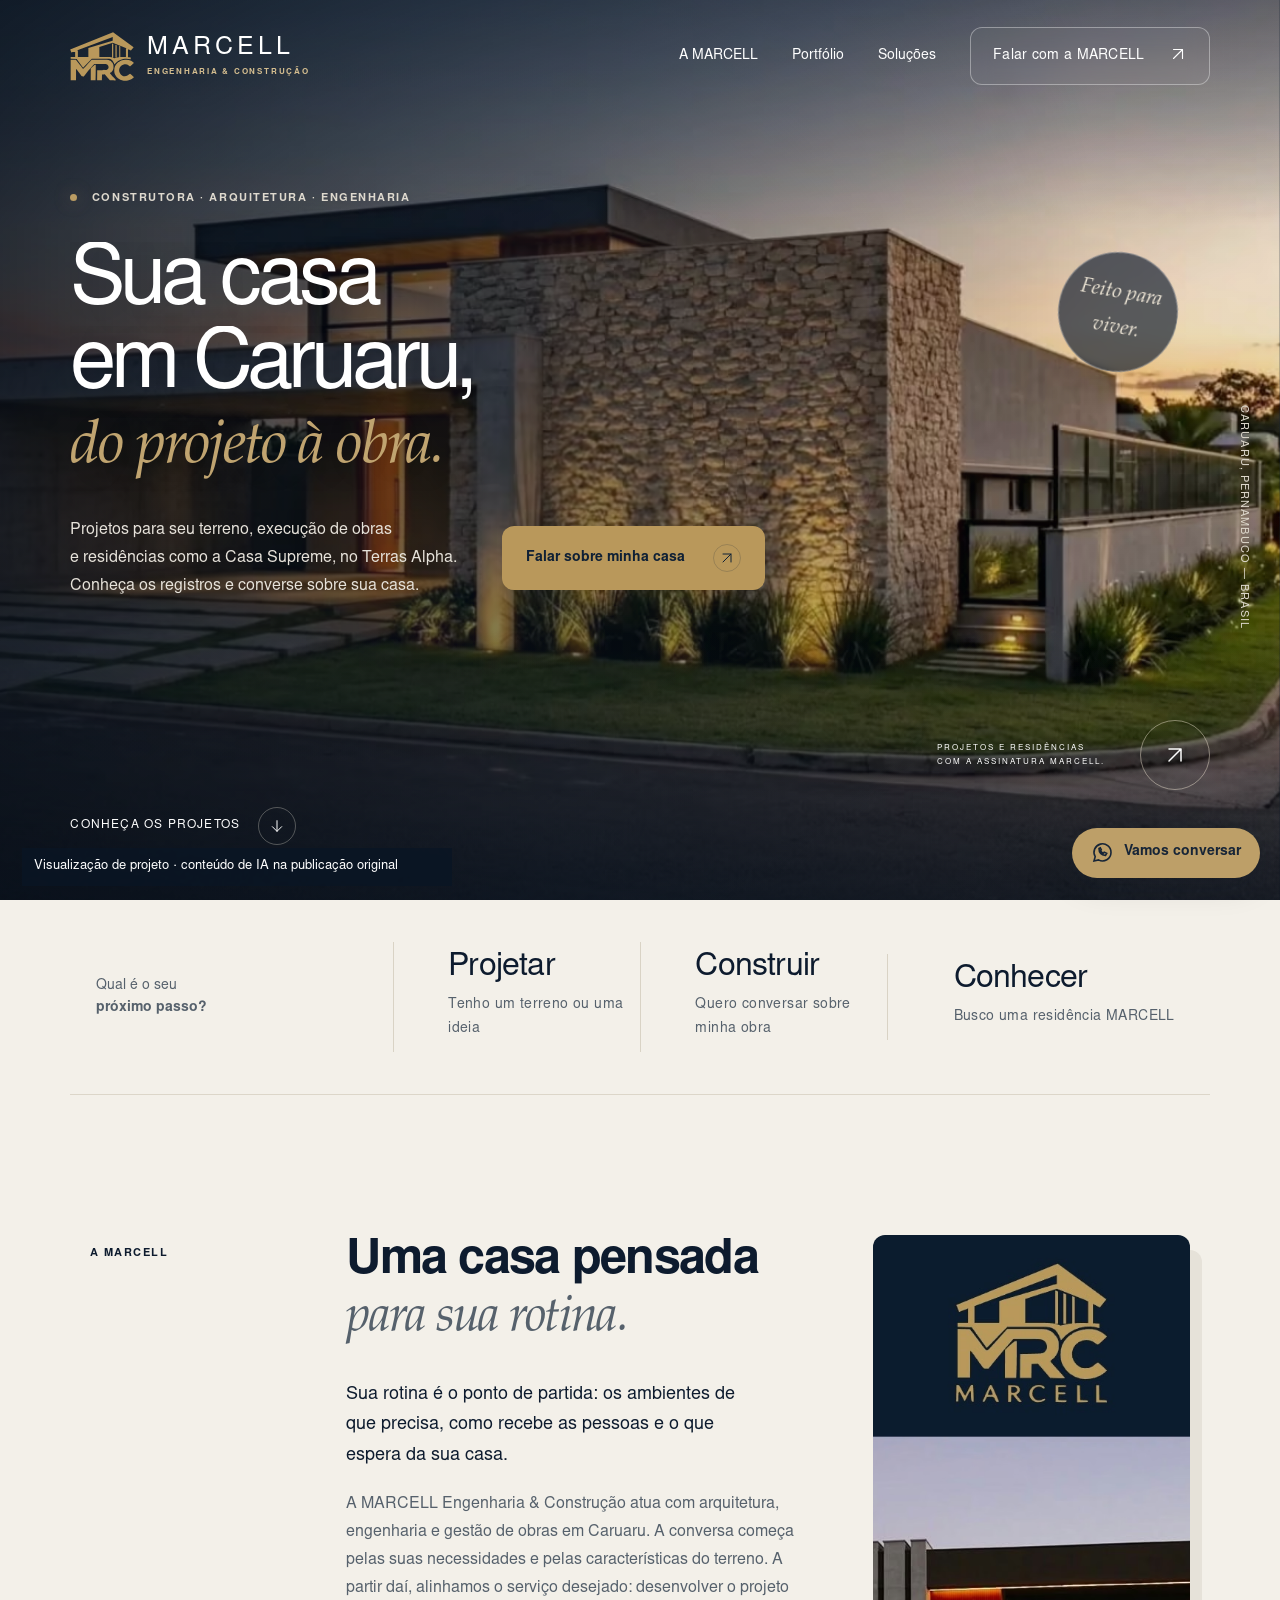
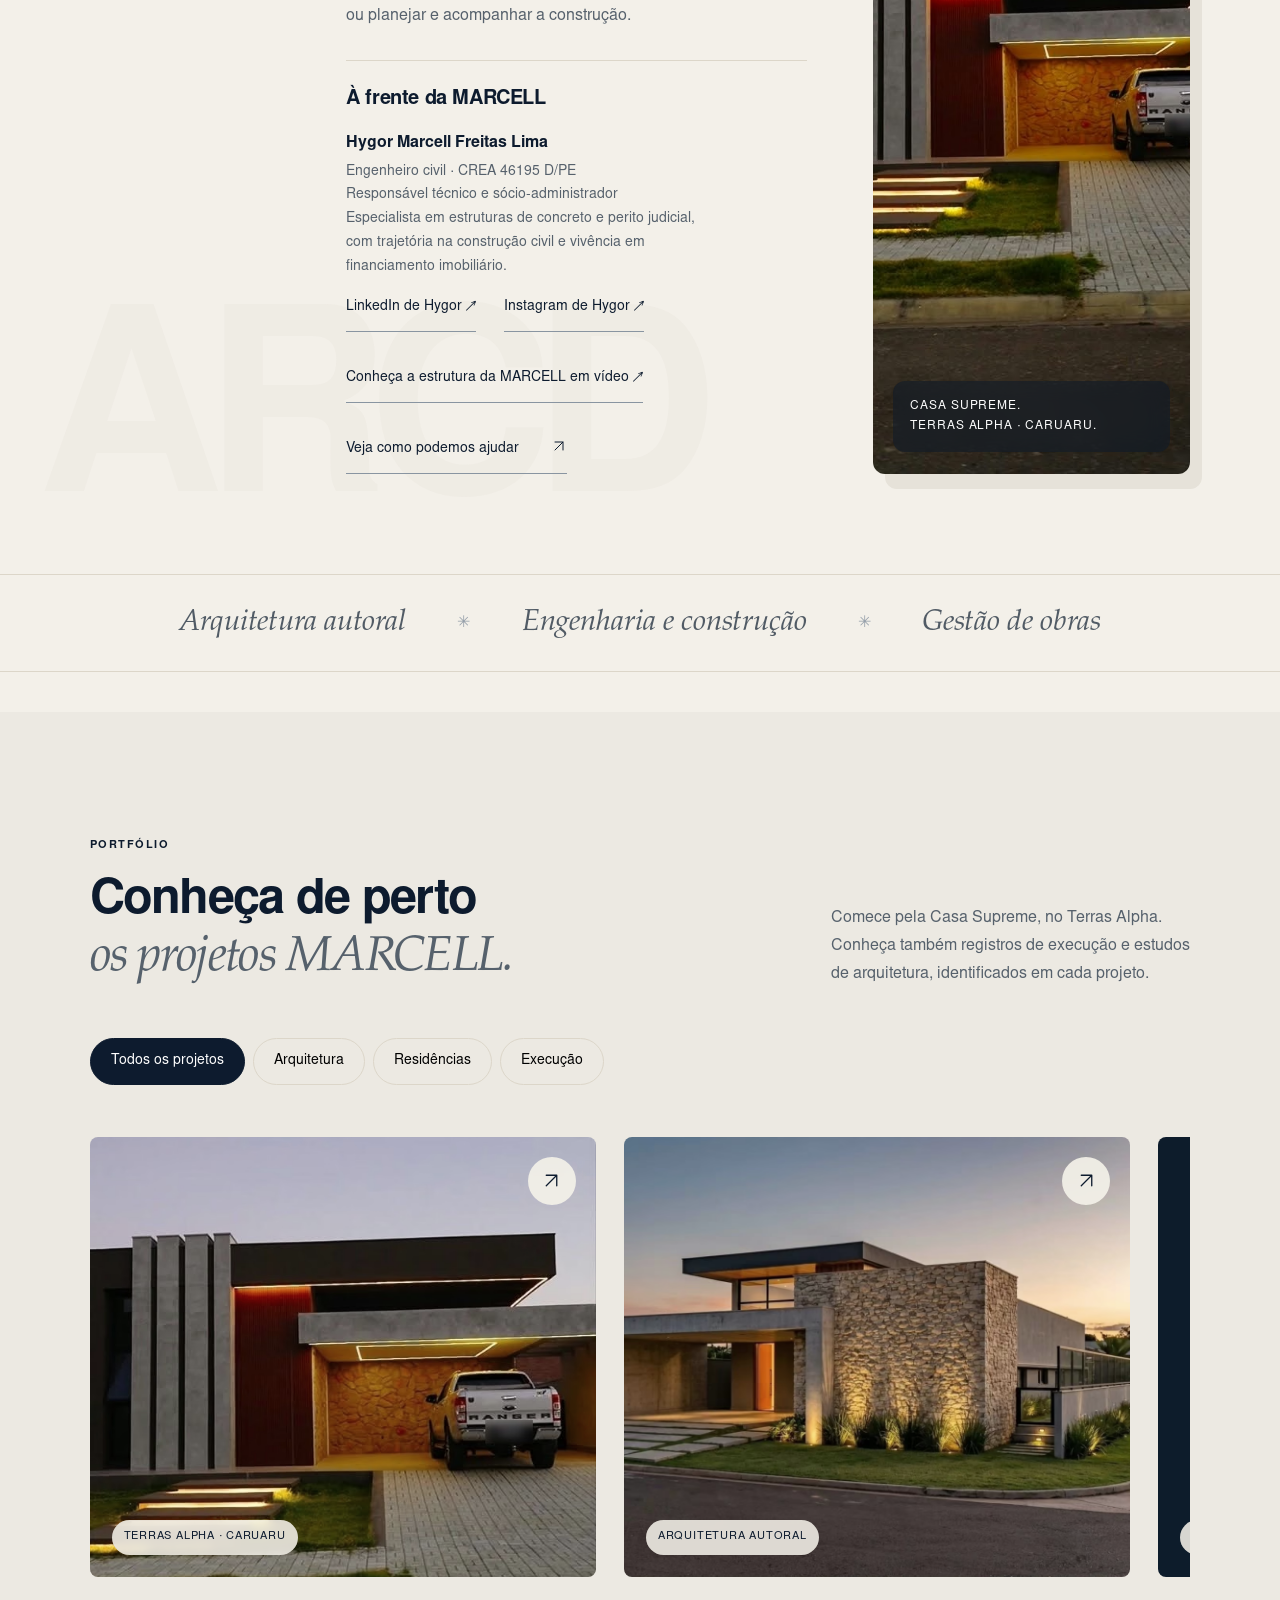
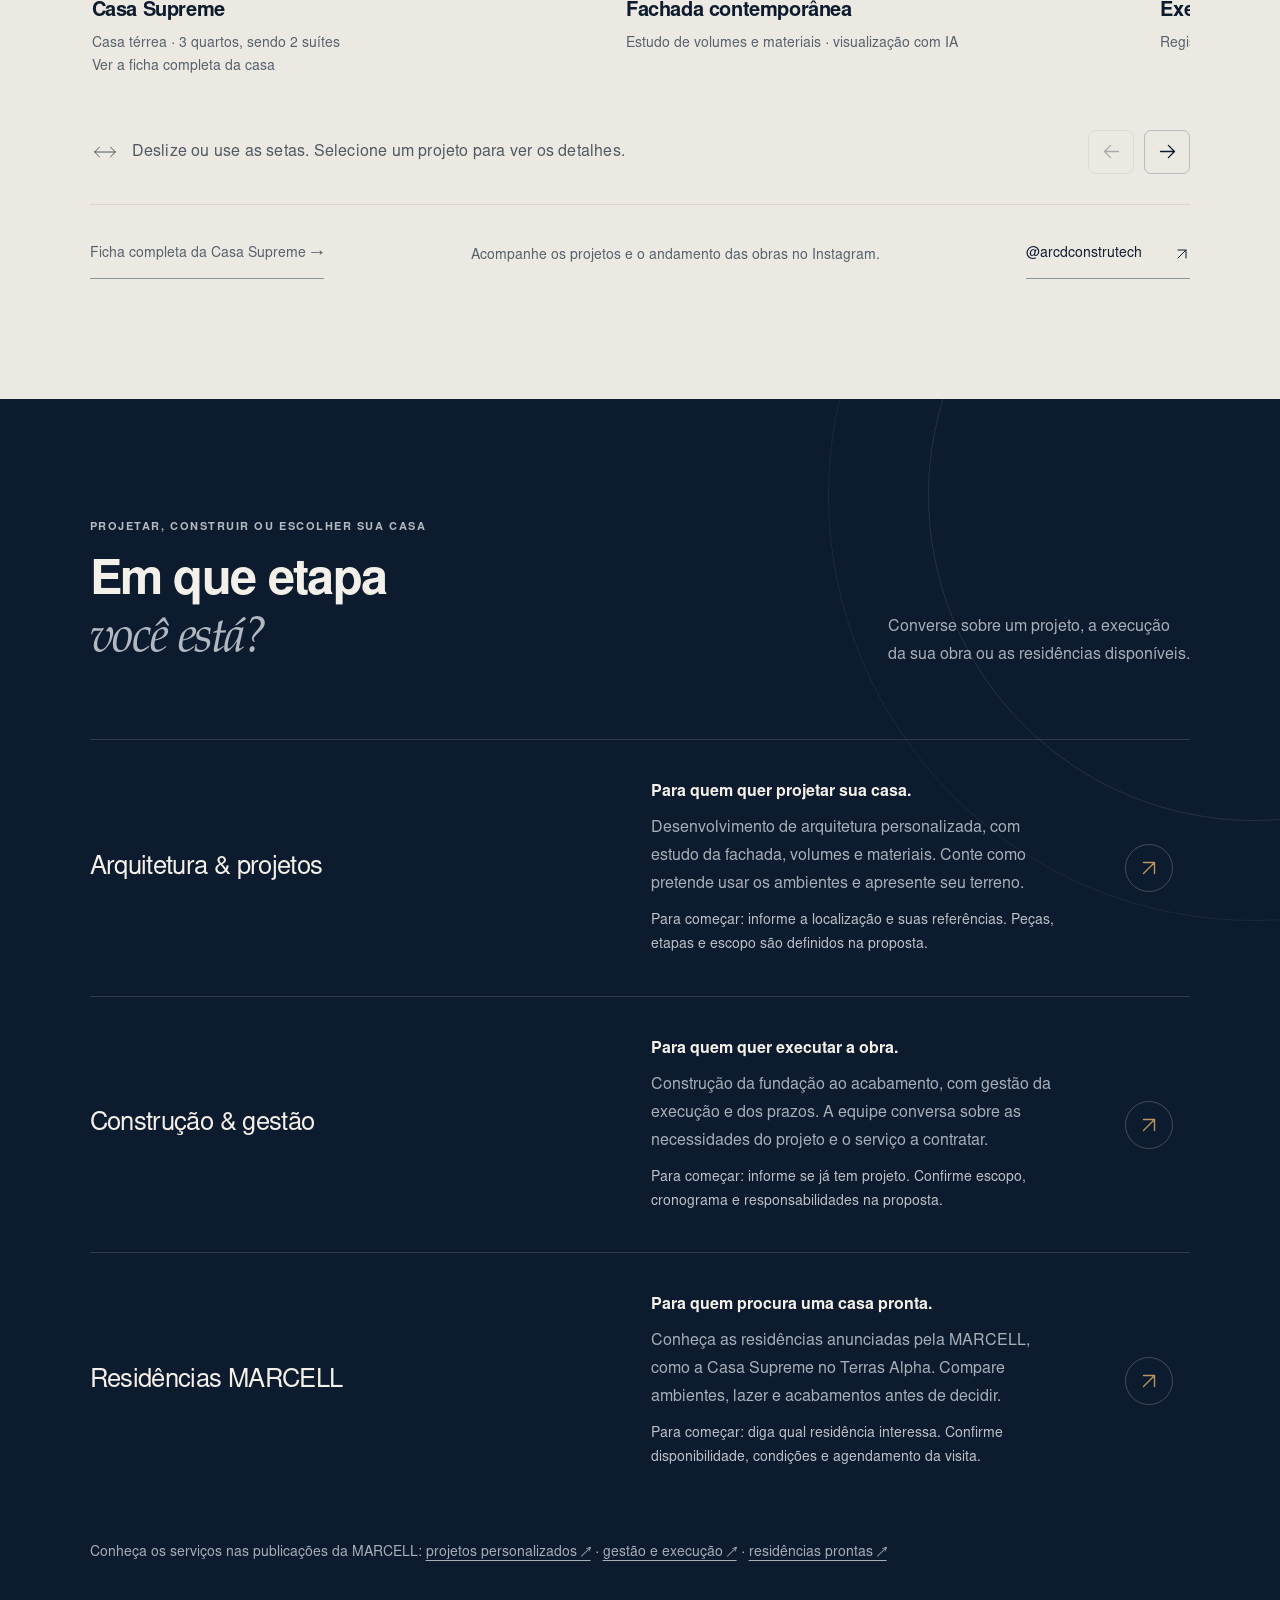
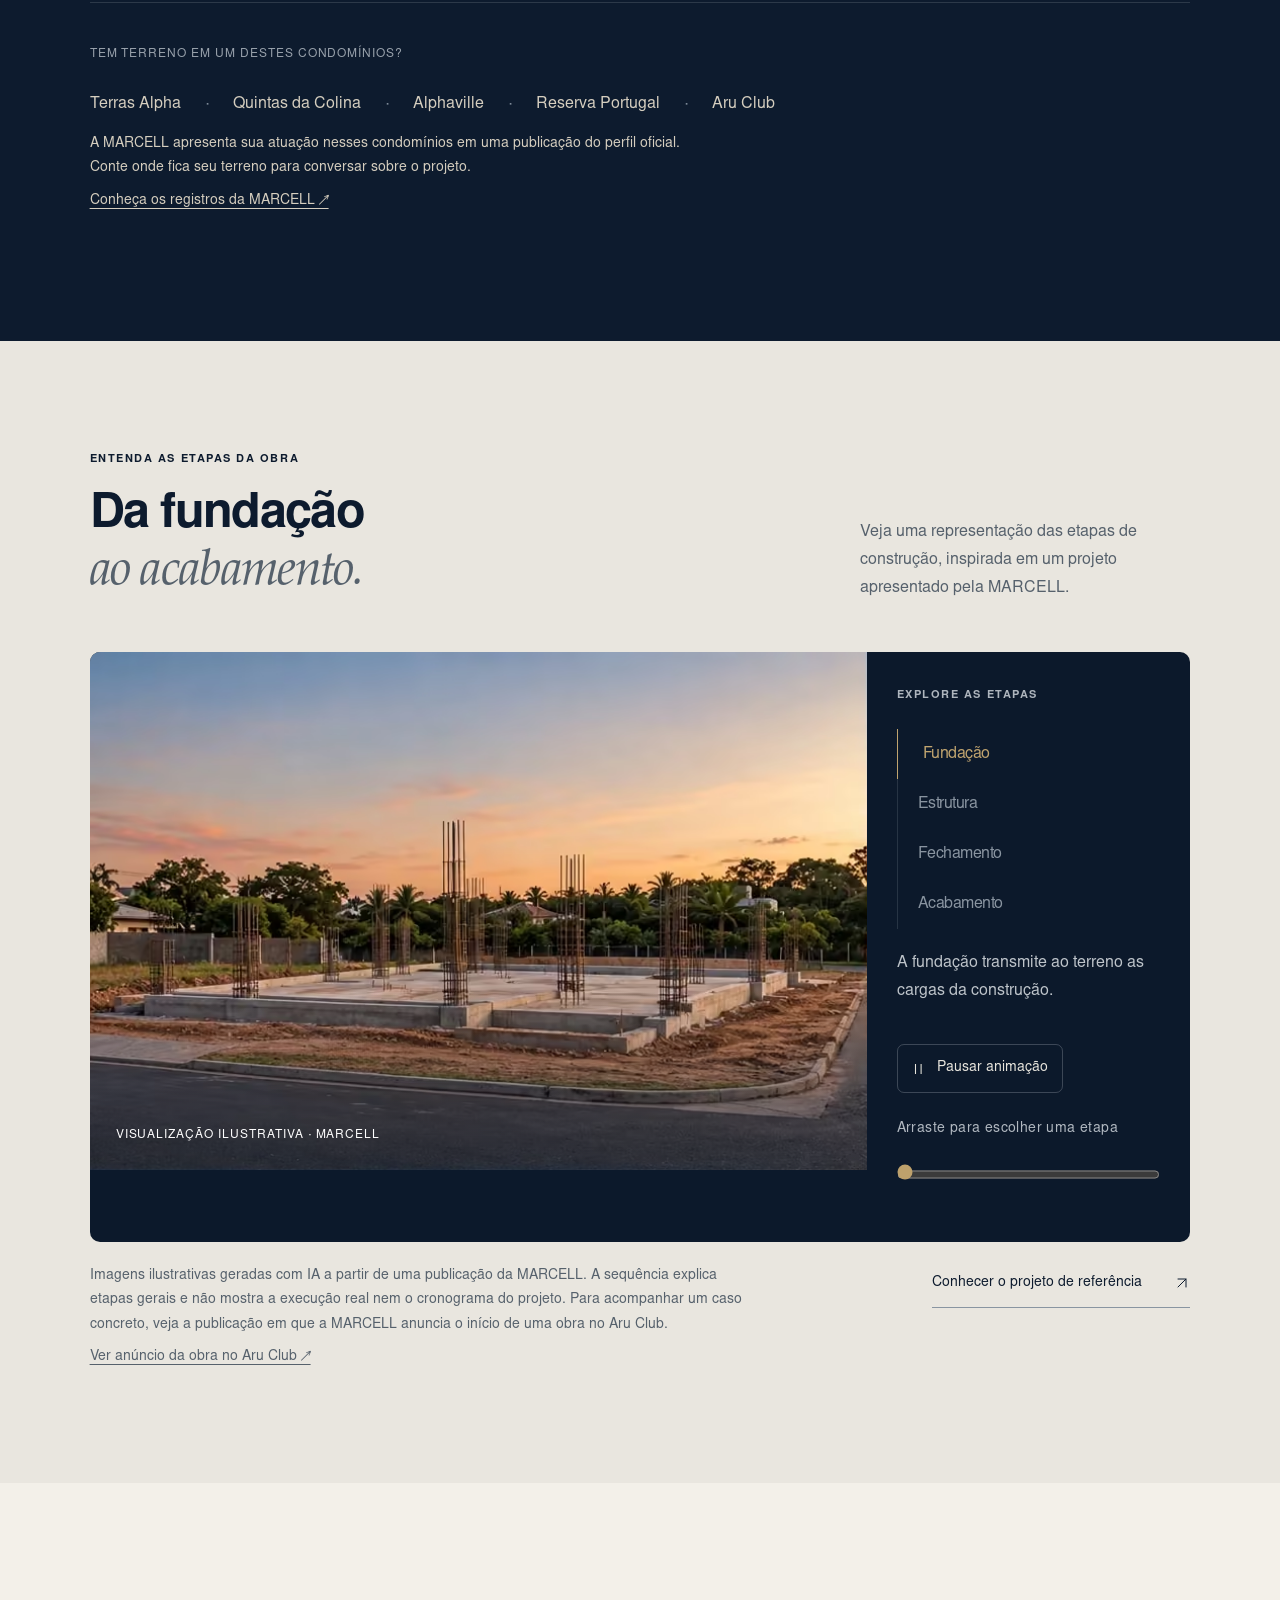
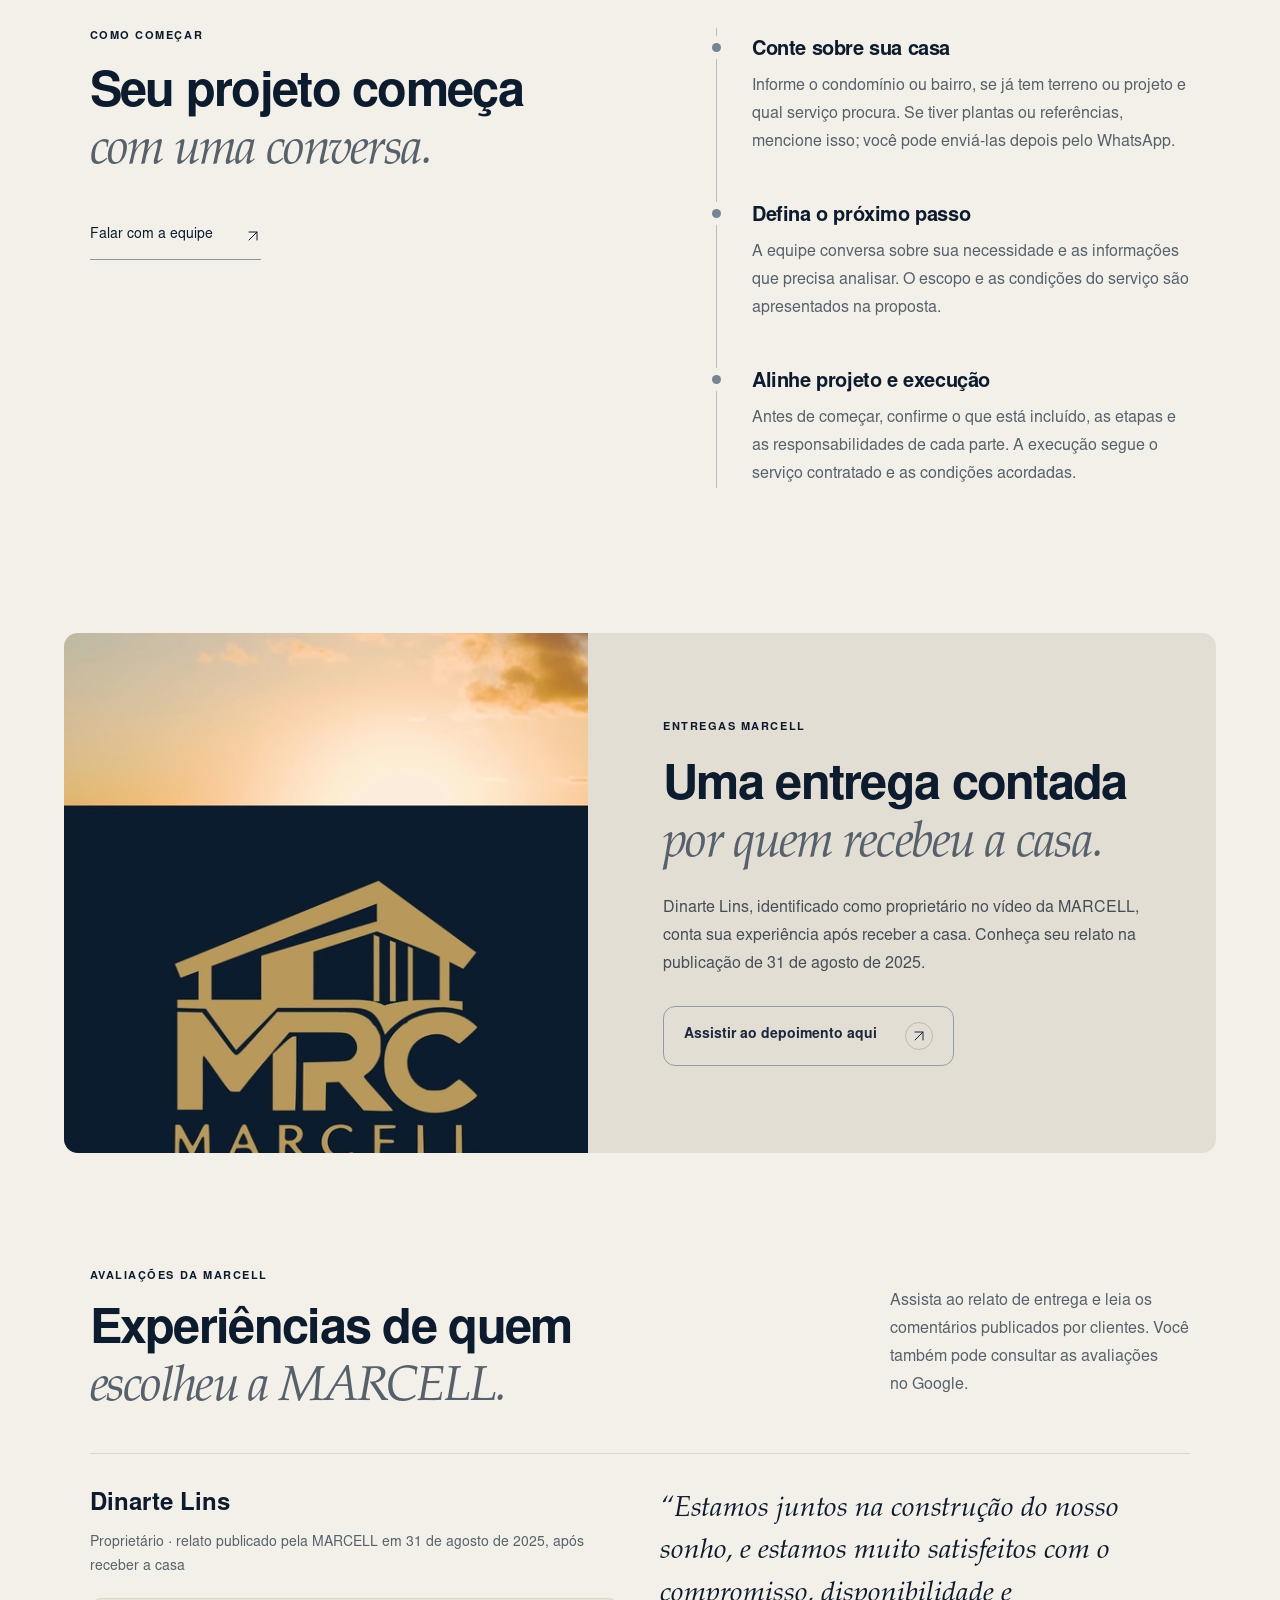
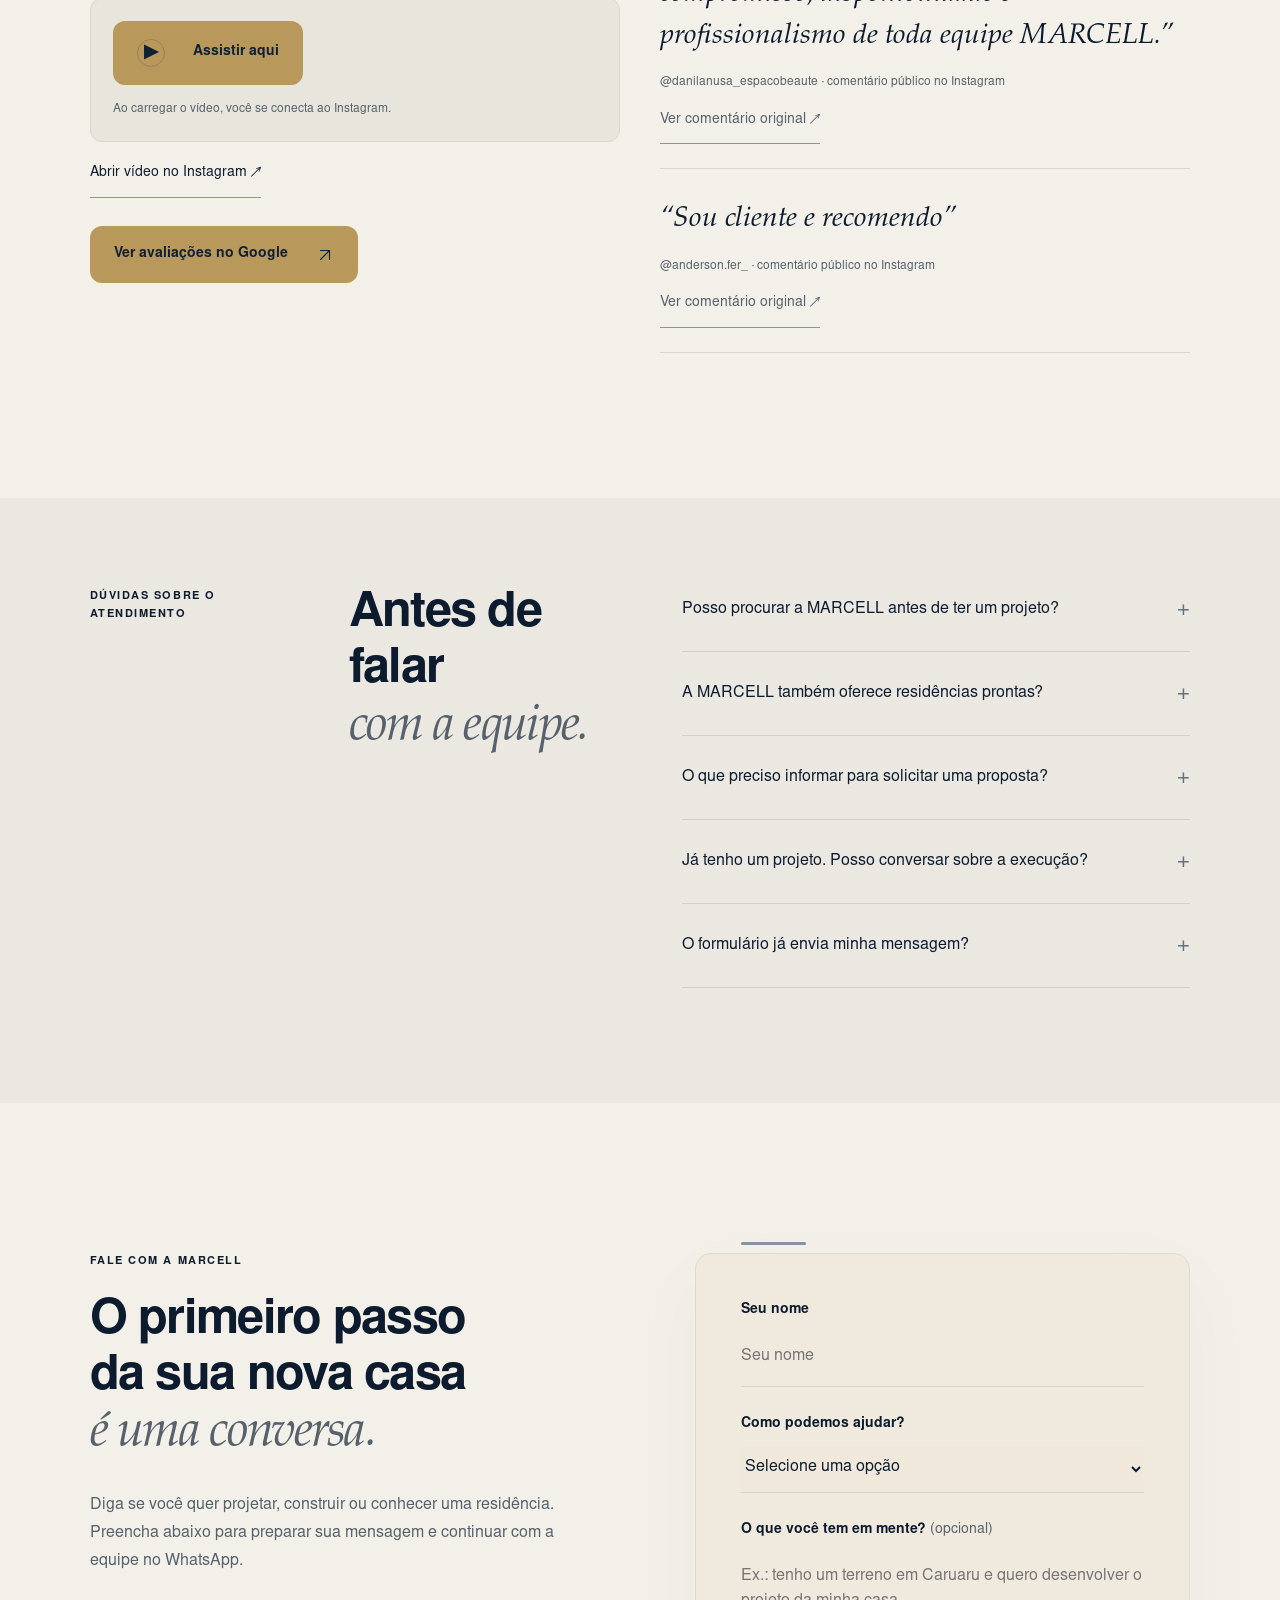
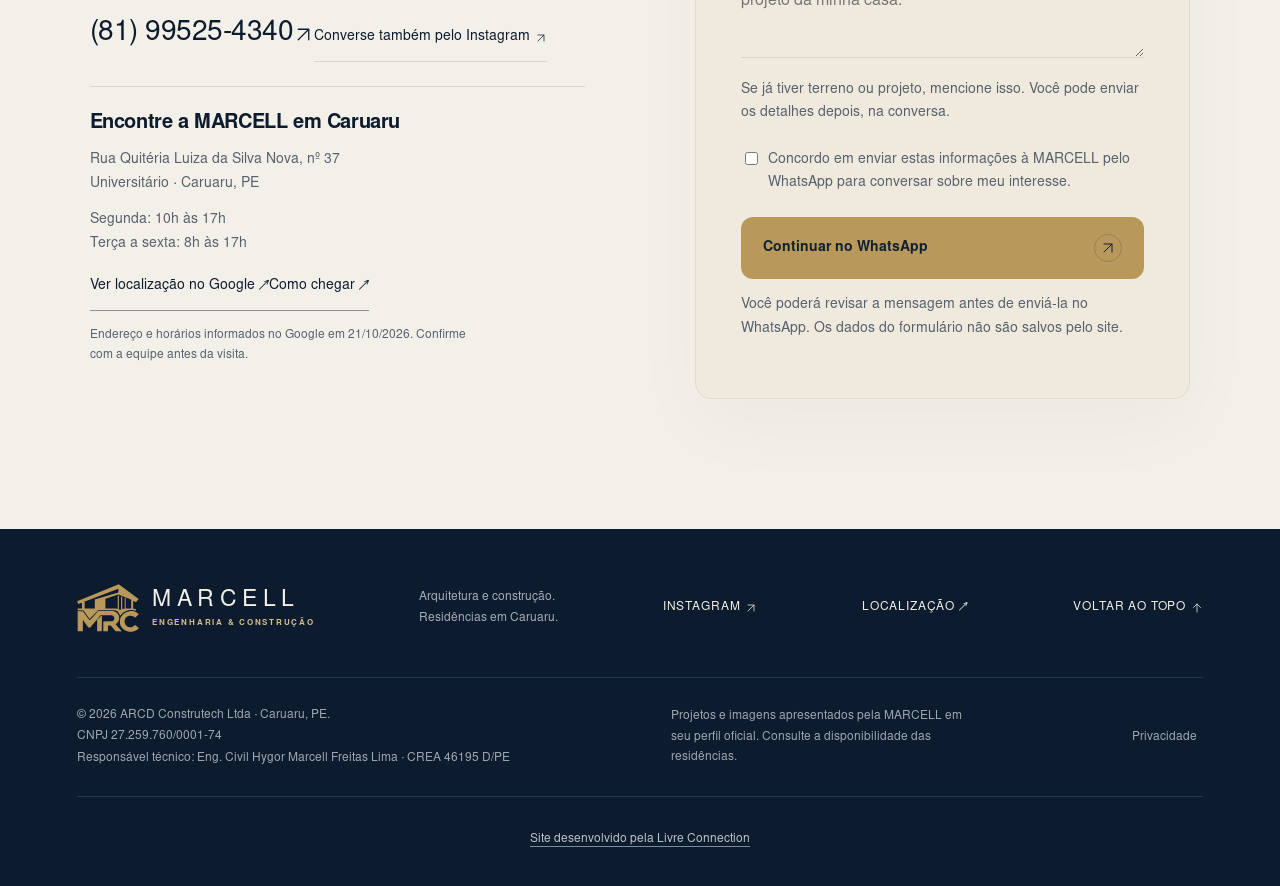
==== commit d2b7bdaa: "Atualiza marcas nas imagens do portfólio e da Casa Supreme" ====
--- a/index.html
+++ b/index.html
@@ -4,12 +4,12 @@
 <header><a class="brand" href="#inicio" aria-label="MARCELL Engenharia & Construção, início"><img src="assets/brand/marcell-emblema-ouro.svg" alt="" width="70" height="54"><span>MARCELL <small>ENGENHARIA &amp; CONSTRUÇÃO</small></span></a><nav aria-label="Navegação principal" id="nav"><a href="#sobre">A MARCELL</a><a href="#portfolio">Portfólio</a><a href="#solucoes">Soluções</a><a class="nav-cta" href="#contato">Falar com a MARCELL <span><svg class="icon-arrow" viewBox="0 0 24 24" aria-hidden="true" focusable="false"><path d="M6 18 18 6M6 6h12v12"/></svg></span></a></nav><button class="menu" aria-label="Abrir menu" aria-expanded="false" aria-controls="nav">☰</button></header>
 <main id="principal"><section class="hero" id="inicio"><div class="hero-text"><div class="eyebrow"><i></i> CONSTRUTORA · ARQUITETURA · ENGENHARIA</div><h1><span class="hero-line"><span>Sua casa </span></span><span class="hero-line"><span>em Caruaru, </span></span><span class="hero-line hero-line-final"><span><em>do projeto à obra.</em></span></span></h1><div class="hero-bottom"><p>Projetos para seu terreno, execução de obras <br> e residências como a Casa Supreme, no Terras Alpha. <br> Conheça os registros e converse sobre sua casa.</p><a class="button" href="#contato">Falar sobre minha casa <span><svg class="icon-arrow" viewBox="0 0 24 24" aria-hidden="true" focusable="false"><path d="M6 18 18 6M6 6h12v12"/></svg></span></a></div><a class="explore" href="#portfolio">CONHEÇA OS PROJETOS <span><svg class="icon-arrow" viewBox="0 0 24 24" aria-hidden="true" focusable="false"><path d="M12 4v16m-7-7 7 7 7-7"/></svg></span></a></div><div class="hero-seal" aria-hidden="true"><span>Feito para</span><span>viver.</span><small>MARCELL · ALTO PADRÃO</small></div><div class="hero-photo"><picture><source type="image/avif" srcset="/assets/img/fachada-1440.avif 1440w" sizes="100vw"><source type="image/webp" srcset="/assets/img/fachada-1440.webp 1440w" sizes="100vw"><img src="assets/fachada.jpg" alt="Visualização de fachada da MARCELL; publicação original identificada como conteúdo de IA" fetchpriority="high" width="1440" height="916"></picture><div class="photo-caption"><span>PROJETOS E RESIDÊNCIAS <br>COM A ASSINATURA MARCELL.</span><a href="#portfolio" aria-label="Conhecer projetos"><svg class="icon-arrow" viewBox="0 0 24 24" aria-hidden="true" focusable="false"><path d="M6 18 18 6M6 6h12v12"/></svg></a></div><span class="vertical">CARUARU, PERNAMBUCO — BRASIL</span><span class="image-disclosure">Visualização de projeto · conteúdo de IA na publicação original</span></div></section>
 <div class="credentials" aria-label="Encontre seu próximo passo"><p>Qual é o seu <br><b>próximo passo?</b></p><div><a href="#solucoes" class="credential-link"><strong>Projetar</strong><small>Tenho um terreno ou uma ideia</small></a></div><div><a href="#solucoes" class="credential-link"><strong>Construir</strong><small>Quero conversar sobre minha obra</small></a></div><div><a href="#contato" data-interest="Conhecer residências" class="credential-link"><strong>Conhecer</strong><small>Busco uma residência MARCELL</small></a></div></div>
-<section class="section about" id="sobre"><div class="eyebrow">A MARCELL</div><div><h2>Uma casa pensada <br><em>para sua rotina.</em></h2><p class="lead">Sua rotina é o ponto de partida: os ambientes de que precisa, como recebe as pessoas e o que espera da sua casa.</p><p>A MARCELL Engenharia & Construção atua com arquitetura, engenharia e gestão de obras em Caruaru. A conversa começa pelas suas necessidades e pelas características do terreno. A partir daí, alinhamos o serviço desejado: desenvolver o projeto ou planejar e acompanhar a construção.</p><div class="team-evidence" aria-labelledby="team-title"><h3 id="team-title">À frente da MARCELL</h3><div class="team-members"><article><h4>Hygor Marcell Freitas Lima</h4><p>Engenheiro civil · CREA 46195 D/PE <br>Responsável técnico e sócio-administrador</p><p>Especialista em estruturas de concreto e perito judicial, com trajetória na construção civil e vivência em financiamento imobiliário.</p><div class="team-links"><a class="text-link" href="https://br.linkedin.com/in/hygor-freitas" target="_blank" rel="noopener noreferrer">LinkedIn de Hygor ↗</a><a class="text-link" href="https://www.instagram.com/hygor_freitas_/" target="_blank" rel="noopener noreferrer">Instagram de Hygor ↗</a></div></article></div><a class="text-link" href="https://www.instagram.com/arcdconstrutech/reel/Db_yMtTIMWe/" target="_blank" rel="noopener noreferrer">Conheça a estrutura da MARCELL em vídeo ↗</a></div><a class="text-link" href="#solucoes">Veja como podemos ajudar <span><svg class="icon-arrow" viewBox="0 0 24 24" aria-hidden="true" focusable="false"><path d="M6 18 18 6M6 6h12v12"/></svg></span></a></div><div class="about-note"><figure class="about-portrait"><picture><source type="image/avif" srcset="/assets/img/supreme-400.avif 400w, /assets/img/supreme-640.avif 640w" sizes="(max-width: 700px) 90vw, 45vw"><source type="image/webp" srcset="/assets/img/supreme-400.webp 400w, /assets/img/supreme-640.webp 640w" sizes="(max-width: 700px) 90vw, 45vw"><img src="assets/supreme.jpg" alt="Casa Supreme no Terras Alpha Caruaru, apresentada no vídeo oficial da MARCELL" loading="lazy" width="640" height="1136"></picture><figcaption>CASA SUPREME. <br>TERRAS ALPHA · CARUARU.</figcaption></figure><span>MARCELL</span><p>Incorporadora & Construtora <br>Alto padrão em Caruaru.</p><div class="line-art" aria-hidden="true"></div></div></section>
+<section class="section about" id="sobre"><div class="eyebrow">A MARCELL</div><div><h2>Uma casa pensada <br><em>para sua rotina.</em></h2><p class="lead">Sua rotina é o ponto de partida: os ambientes de que precisa, como recebe as pessoas e o que espera da sua casa.</p><p>A MARCELL Engenharia & Construção atua com arquitetura, engenharia e gestão de obras em Caruaru. A conversa começa pelas suas necessidades e pelas características do terreno. A partir daí, alinhamos o serviço desejado: desenvolver o projeto ou planejar e acompanhar a construção.</p><div class="team-evidence" aria-labelledby="team-title"><h3 id="team-title">À frente da MARCELL</h3><div class="team-members"><article><h4>Hygor Marcell Freitas Lima</h4><p>Engenheiro civil · CREA 46195 D/PE <br>Responsável técnico e sócio-administrador</p><p>Especialista em estruturas de concreto e perito judicial, com trajetória na construção civil e vivência em financiamento imobiliário.</p><div class="team-links"><a class="text-link" href="https://br.linkedin.com/in/hygor-freitas" target="_blank" rel="noopener noreferrer">LinkedIn de Hygor ↗</a><a class="text-link" href="https://www.instagram.com/hygor_freitas_/" target="_blank" rel="noopener noreferrer">Instagram de Hygor ↗</a></div></article></div><a class="text-link" href="https://www.instagram.com/arcdconstrutech/reel/Db_yMtTIMWe/" target="_blank" rel="noopener noreferrer">Conheça a estrutura da MARCELL em vídeo ↗</a></div><a class="text-link" href="#solucoes">Veja como podemos ajudar <span><svg class="icon-arrow" viewBox="0 0 24 24" aria-hidden="true" focusable="false"><path d="M6 18 18 6M6 6h12v12"/></svg></span></a></div><div class="about-note"><figure class="about-portrait"><picture><source type="image/avif" srcset="/assets/img/supreme-400.avif?v=marcell2 400w, /assets/img/supreme-640.avif?v=marcell2 640w" sizes="(max-width: 700px) 90vw, 45vw"><source type="image/webp" srcset="/assets/img/supreme-400.webp?v=marcell2 400w, /assets/img/supreme-640.webp?v=marcell2 640w" sizes="(max-width: 700px) 90vw, 45vw"><img src="assets/supreme.jpg?v=marcell2" alt="Casa Supreme no Terras Alpha Caruaru, apresentada no vídeo oficial da MARCELL" loading="lazy" width="640" height="1136"></picture><figcaption>CASA SUPREME. <br>TERRAS ALPHA · CARUARU.</figcaption></figure><span>MARCELL</span><p>Incorporadora & Construtora <br>Alto padrão em Caruaru.</p><div class="line-art" aria-hidden="true"></div></div></section>
 <div class="material-band" aria-hidden="true"><span>Arquitetura autoral</span><i>✳</i><span>Engenharia e construção</span><i>✳</i><span>Gestão de obras</span></div><section class="section portfolio" id="portfolio"><div class="section-top"><div><div class="eyebrow">PORTFÓLIO</div><h2>Conheça de perto <br><em>os projetos MARCELL.</em></h2></div><p>Comece pela Casa Supreme, no Terras Alpha. <br>Conheça também registros de execução e estudos <br>de arquitetura, identificados em cada projeto.</p></div><div class="filters" role="group" aria-label="Filtrar portfólio"><button class="active" data-filter="todos" aria-pressed="true">Todos os projetos</button><button data-filter="arquitetura" aria-pressed="false">Arquitetura</button><button data-filter="residencias" aria-pressed="false">Residências</button><button data-filter="execucao" aria-pressed="false">Execução</button></div>
-<div class="projects" id="project-gallery" role="region" aria-label="Galeria de projetos MARCELL" aria-describedby="gallery-hint" tabindex="0"><a class="project featured" data-category="residencias" href="/projetos/casa-supreme"><div class="project-image"><picture><source type="image/avif" srcset="/assets/img/supreme-400.avif 400w, /assets/img/supreme-640.avif 640w" sizes="(max-width: 700px) 90vw, 45vw"><source type="image/webp" srcset="/assets/img/supreme-400.webp 400w, /assets/img/supreme-640.webp 640w" sizes="(max-width: 700px) 90vw, 45vw"><img src="assets/supreme.jpg" alt="Fachada da Casa Supreme, no Terras Alpha Caruaru" loading="lazy" width="640" height="1136"></picture><span class="project-arrow"><svg class="icon-arrow" viewBox="0 0 24 24" aria-hidden="true" focusable="false"><path d="M6 18 18 6M6 6h12v12"/></svg></span><span class="tag">TERRAS ALPHA · CARUARU</span></div><div class="project-info"><h3>Casa Supreme</h3><span>Casa térrea · 3 quartos, sendo 2 suítes <br>Ver a ficha completa da casa</span></div></a><button class="project" data-category="arquitetura" data-project="fachada"><div class="project-image"><picture><source type="image/avif" srcset="/assets/img/fachada-1440.avif 1440w" sizes="100vw"><source type="image/webp" srcset="/assets/img/fachada-1440.webp 1440w" sizes="100vw"><img src="assets/fachada.jpg" alt="Visualização de fachada MARCELL com volumes contemporâneos; conteúdo de IA" loading="lazy" width="1440" height="916"></picture><span class="project-arrow"><svg class="icon-arrow" viewBox="0 0 24 24" aria-hidden="true" focusable="false"><path d="M6 18 18 6M6 6h12v12"/></svg></span><span class="tag">ARQUITETURA AUTORAL</span></div><div class="project-info"><strong class="project-title">Fachada contemporânea</strong><span>Estudo de volumes e materiais · visualização com IA</span></div></button><button class="project" data-category="execucao" data-project="obra"><div class="project-image"><picture><source type="image/avif" srcset="/assets/img/obra-400.avif 400w, /assets/img/obra-640.avif 640w" sizes="(max-width: 700px) 90vw, 35vw"><source type="image/webp" srcset="/assets/img/obra-400.webp 400w, /assets/img/obra-640.webp 640w" sizes="(max-width: 700px) 90vw, 35vw"><img src="assets/obra.jpg" alt="Letreiro da MARCELL Engenharia & Construção na sede, em quadro do vídeo institucional sobre execução de obras" loading="lazy" width="640" height="1136"></picture><span class="project-arrow"><svg class="icon-arrow" viewBox="0 0 24 24" aria-hidden="true" focusable="false"><path d="M6 18 18 6M6 6h12v12"/></svg></span><span class="tag">DO PROJETO À ENTREGA</span></div><div class="project-info"><strong class="project-title">Execução e acabamentos</strong><span>Registro de obra publicado pela MARCELL</span></div></button></div><div class="gallery-nav"><p class="gallery-hint" id="gallery-hint"><svg class="icon-arrow" viewBox="0 0 32 20" aria-hidden="true" focusable="false"><path d="M3 10h26M9 4l-6 6 6 6m14-12 6 6-6 6"/></svg>Deslize ou use as setas. Selecione um projeto para ver os detalhes.</p><div class="gallery-buttons"><button type="button" id="gallery-previous" aria-label="Projetos anteriores" aria-controls="project-gallery" disabled><svg class="icon-arrow" viewBox="0 0 24 24" aria-hidden="true" focusable="false"><path d="M20 12H4m7-7-7 7 7 7"/></svg></button><button type="button" id="gallery-next" aria-label="Próximos projetos" aria-controls="project-gallery"><svg class="icon-arrow" viewBox="0 0 24 24" aria-hidden="true" focusable="false"><path d="M4 12h16m-7-7 7 7-7 7"/></svg></button></div></div><div class="portfolio-footer"><p><a class="text-link" href="/projetos/casa-supreme">Ficha completa da Casa Supreme →</a></p><p>Acompanhe os projetos e o andamento das obras no Instagram.</p><a class="text-link" href="https://www.instagram.com/arcdconstrutech/" target="_blank" rel="noopener noreferrer">@arcdconstrutech <svg class="icon-arrow" viewBox="0 0 24 24" aria-hidden="true" focusable="false"><path d="M6 18 18 6M6 6h12v12"/></svg></a></div></section>
+<div class="projects" id="project-gallery" role="region" aria-label="Galeria de projetos MARCELL" aria-describedby="gallery-hint" tabindex="0"><a class="project featured" data-category="residencias" href="/projetos/casa-supreme"><div class="project-image"><picture><source type="image/avif" srcset="/assets/img/supreme-400.avif?v=marcell2 400w, /assets/img/supreme-640.avif?v=marcell2 640w" sizes="(max-width: 700px) 90vw, 45vw"><source type="image/webp" srcset="/assets/img/supreme-400.webp?v=marcell2 400w, /assets/img/supreme-640.webp?v=marcell2 640w" sizes="(max-width: 700px) 90vw, 45vw"><img src="assets/supreme.jpg?v=marcell2" alt="Fachada da Casa Supreme, no Terras Alpha Caruaru" loading="lazy" width="640" height="1136"></picture><span class="project-arrow"><svg class="icon-arrow" viewBox="0 0 24 24" aria-hidden="true" focusable="false"><path d="M6 18 18 6M6 6h12v12"/></svg></span><span class="tag">TERRAS ALPHA · CARUARU</span></div><div class="project-info"><h3>Casa Supreme</h3><span>Casa térrea · 3 quartos, sendo 2 suítes <br>Ver a ficha completa da casa</span></div></a><button class="project" data-category="arquitetura" data-project="fachada"><div class="project-image"><picture><source type="image/avif" srcset="/assets/img/fachada-1440.avif 1440w" sizes="100vw"><source type="image/webp" srcset="/assets/img/fachada-1440.webp 1440w" sizes="100vw"><img src="assets/fachada.jpg" alt="Visualização de fachada MARCELL com volumes contemporâneos; conteúdo de IA" loading="lazy" width="1440" height="916"></picture><span class="project-arrow"><svg class="icon-arrow" viewBox="0 0 24 24" aria-hidden="true" focusable="false"><path d="M6 18 18 6M6 6h12v12"/></svg></span><span class="tag">ARQUITETURA AUTORAL</span></div><div class="project-info"><strong class="project-title">Fachada contemporânea</strong><span>Estudo de volumes e materiais · visualização com IA</span></div></button><button class="project" data-category="execucao" data-project="obra"><div class="project-image"><picture><source type="image/avif" srcset="/assets/img/obra-400.avif?v=marcell2 400w, /assets/img/obra-640.avif?v=marcell2 640w" sizes="(max-width: 700px) 90vw, 35vw"><source type="image/webp" srcset="/assets/img/obra-400.webp?v=marcell2 400w, /assets/img/obra-640.webp?v=marcell2 640w" sizes="(max-width: 700px) 90vw, 35vw"><img src="assets/obra.jpg?v=marcell2" alt="Logomarca da MARCELL na capa do vídeo sobre execução de obras" loading="lazy" width="640" height="1136"></picture><span class="project-arrow"><svg class="icon-arrow" viewBox="0 0 24 24" aria-hidden="true" focusable="false"><path d="M6 18 18 6M6 6h12v12"/></svg></span><span class="tag">DO PROJETO À ENTREGA</span></div><div class="project-info"><strong class="project-title">Execução e acabamentos</strong><span>Registro de obra publicado pela MARCELL</span></div></button></div><div class="gallery-nav"><p class="gallery-hint" id="gallery-hint"><svg class="icon-arrow" viewBox="0 0 32 20" aria-hidden="true" focusable="false"><path d="M3 10h26M9 4l-6 6 6 6m14-12 6 6-6 6"/></svg>Deslize ou use as setas. Selecione um projeto para ver os detalhes.</p><div class="gallery-buttons"><button type="button" id="gallery-previous" aria-label="Projetos anteriores" aria-controls="project-gallery" disabled><svg class="icon-arrow" viewBox="0 0 24 24" aria-hidden="true" focusable="false"><path d="M20 12H4m7-7-7 7 7 7"/></svg></button><button type="button" id="gallery-next" aria-label="Próximos projetos" aria-controls="project-gallery"><svg class="icon-arrow" viewBox="0 0 24 24" aria-hidden="true" focusable="false"><path d="M4 12h16m-7-7 7 7-7 7"/></svg></button></div></div><div class="portfolio-footer"><p><a class="text-link" href="/projetos/casa-supreme">Ficha completa da Casa Supreme →</a></p><p>Acompanhe os projetos e o andamento das obras no Instagram.</p><a class="text-link" href="https://www.instagram.com/arcdconstrutech/" target="_blank" rel="noopener noreferrer">@arcdconstrutech <svg class="icon-arrow" viewBox="0 0 24 24" aria-hidden="true" focusable="false"><path d="M6 18 18 6M6 6h12v12"/></svg></a></div></section>
 <section class="solutions section" id="solucoes"><div class="section-top"><div><div class="eyebrow">PROJETAR, CONSTRUIR OU ESCOLHER SUA CASA</div><h2>Em que etapa <br><em>você está?</em></h2></div><p>Converse sobre um projeto, a execução <br>da sua obra ou as residências disponíveis.</p></div><a class="service" href="#contato" data-interest="Desenvolver um projeto"><h3>Arquitetura & projetos</h3><p><strong>Para quem quer projetar sua casa.</strong> Desenvolvimento de arquitetura personalizada, com estudo da fachada, volumes e materiais. Conte como pretende usar os ambientes e apresente seu terreno. <span class="service-next">Para começar: informe a localização e suas referências. Peças, etapas e escopo são definidos na proposta.</span></p><b><svg class="icon-arrow" viewBox="0 0 24 24" aria-hidden="true" focusable="false"><path d="M6 18 18 6M6 6h12v12"/></svg></b></a><a class="service" href="#contato" data-interest="Construir minha casa"><h3>Construção & gestão</h3><p><strong>Para quem quer executar a obra.</strong> Construção da fundação ao acabamento, com gestão da execução e dos prazos. A equipe conversa sobre as necessidades do projeto e o serviço a contratar. <span class="service-next">Para começar: informe se já tem projeto. Confirme escopo, cronograma e responsabilidades na proposta.</span></p><b><svg class="icon-arrow" viewBox="0 0 24 24" aria-hidden="true" focusable="false"><path d="M6 18 18 6M6 6h12v12"/></svg></b></a><a class="service" href="#contato" data-interest="Conhecer residências"><h3>Residências MARCELL</h3><p><strong>Para quem procura uma casa pronta.</strong> Conheça as residências anunciadas pela MARCELL, como a Casa Supreme no Terras Alpha. Compare ambientes, lazer e acabamentos antes de decidir. <span class="service-next">Para começar: diga qual residência interessa. Confirme disponibilidade, condições e agendamento da visita.</span></p><b><svg class="icon-arrow" viewBox="0 0 24 24" aria-hidden="true" focusable="false"><path d="M6 18 18 6M6 6h12v12"/></svg></b></a><p class="service-sources">Conheça os serviços nas publicações da MARCELL: <a href="https://www.instagram.com/arcdconstrutech/p/DdlHj6bR-td/" target="_blank" rel="noopener noreferrer">projetos personalizados ↗</a> · <a href="https://www.instagram.com/arcdconstrutech/reel/DbqVKavoVsO/" target="_blank" rel="noopener noreferrer">gestão e execução ↗</a> · <a href="https://www.instagram.com/arcdconstrutech/reel/Db3XU1xoy_4/" target="_blank" rel="noopener noreferrer">residências prontas ↗</a></p><div class="places"><span>TEM TERRENO EM UM DESTES CONDOMÍNIOS?</span><p>Terras Alpha <i>·</i> Quintas da Colina <i>·</i> Alphaville <i>·</i> Reserva Portugal <i>·</i> Aru Club</p><p class="places-note">A MARCELL apresenta sua atuação nesses condomínios em uma publicação do perfil oficial. Conte onde fica seu terreno para conversar sobre o projeto. <a href="https://www.instagram.com/arcdconstrutech/reel/DcTvtnlI1-K/" target="_blank" rel="noopener noreferrer">Conheça os registros da MARCELL ↗</a></p></div></section>
 <section class="construction section" id="construcao"><div class="section-top"><div><div class="eyebrow">ENTENDA AS ETAPAS DA OBRA</div><h2>Da fundação <br><em>ao acabamento.</em></h2></div><p>Veja uma representação das etapas de construção, inspirada em um projeto apresentado pela MARCELL.</p></div><div class="build-experience"><div class="build-visual" role="img" aria-label="Visualização ilustrativa de uma residência na etapa de fundação"><div class="construction-frame is-active"></div><div class="construction-frame"></div><div class="construction-frame"></div><div class="construction-frame"></div><span class="build-visual-tag">VISUALIZAÇÃO ILUSTRATIVA · MARCELL</span></div><div class="build-player"><div class="eyebrow">EXPLORE AS ETAPAS</div><div class="build-steps" role="group" aria-label="Etapas ilustrativas da construção"><button type="button" data-build-stage="0" aria-pressed="true">Fundação</button><button type="button" data-build-stage="1" aria-pressed="false">Estrutura</button><button type="button" data-build-stage="2" aria-pressed="false">Fechamento</button><button type="button" data-build-stage="3" aria-pressed="false">Acabamento</button></div><p class="build-description">A fundação transmite ao terreno as cargas da construção.</p><button class="build-play" type="button" aria-pressed="true"><svg viewBox="0 0 20 20" fill="none" stroke="currentColor" stroke-width="1.5" aria-hidden="true"><path d="M5 3v14M13 3v14"/></svg><span>Pausar animação</span></button><div class="build-timeline"><label for="build-stage">Arraste para escolher uma etapa</label><input id="build-stage" type="range" min="0" max="3" step="1" value="0" aria-valuetext="Fundação"></div></div></div><div class="build-disclosure"><p>Imagens ilustrativas geradas com IA a partir de uma publicação da MARCELL. A sequência explica etapas gerais e não mostra a execução real nem o cronograma do projeto. Para acompanhar um caso concreto, veja a publicação em que a MARCELL anuncia o início de uma obra no Aru Club. <a href="https://www.instagram.com/arcdconstrutech/reel/DZvgB97xdLY/" target="_blank" rel="noopener noreferrer">Ver anúncio da obra no Aru Club ↗</a></p><a class="text-link" href="https://www.instagram.com/arcdconstrutech/p/DdlHj6bR-td/" target="_blank" rel="noopener noreferrer">Conhecer o projeto de referência <svg class="icon-arrow" viewBox="0 0 24 24" aria-hidden="true" focusable="false"><path d="M6 18 18 6M6 6h12v12"/></svg></a></div></section><section class="journey section"><div><div class="eyebrow">COMO COMEÇAR</div><h2>Seu projeto começa <br><em>com uma conversa.</em></h2><a class="text-link" href="#contato">Falar com a equipe <svg class="icon-arrow" viewBox="0 0 24 24" aria-hidden="true" focusable="false"><path d="M6 18 18 6M6 6h12v12"/></svg></a></div><ol><li><div><h3>Conte sobre sua casa</h3><p>Informe o condomínio ou bairro, se já tem terreno ou projeto e qual serviço procura. Se tiver plantas ou referências, mencione isso; você pode enviá-las depois pelo WhatsApp.</p></div></li><li><div><h3>Defina o próximo passo</h3><p>A equipe conversa sobre sua necessidade e as informações que precisa analisar. O escopo e as condições do serviço são apresentados na proposta.</p></div></li><li><div><h3>Alinhe projeto e execução</h3><p>Antes de começar, confirme o que está incluído, as etapas e as responsabilidades de cada parte. A execução segue o serviço contratado e as condições acordadas.</p></div></li></ol></section>
-<section class="testimonial"><picture><source type="image/avif" srcset="/assets/img/cliente-540.avif 540w, /assets/img/cliente-810.avif 810w" sizes="(max-width: 700px) 100vw, 40vw"><source type="image/webp" srcset="/assets/img/cliente-540.webp 540w, /assets/img/cliente-810.webp 810w" sizes="(max-width: 700px) 100vw, 40vw"><img src="assets/cliente.jpg" alt="Marca MARCELL sobre paisagem ao pôr do sol, na capa do vídeo de entrega" loading="lazy" width="1080" height="1920"></picture><div><div class="eyebrow">ENTREGAS MARCELL</div><h2>Uma entrega contada <br><em>por quem recebeu a casa.</em></h2><p>Dinarte Lins, identificado como proprietário no vídeo da MARCELL, conta sua experiência após receber a casa. Conheça seu relato na publicação de 31 de agosto de 2025.</p><a class="button outline" href="#avaliacoes">Assistir ao depoimento aqui <span><svg class="icon-arrow" viewBox="0 0 24 24" aria-hidden="true" focusable="false"><path d="M6 18 18 6M6 6h12v12"/></svg></span></a></div></section>
+<section class="testimonial"><picture><source type="image/avif" srcset="/assets/img/cliente-540.avif?v=marcell2 540w, /assets/img/cliente-810.avif?v=marcell2 810w" sizes="(max-width: 700px) 100vw, 40vw"><source type="image/webp" srcset="/assets/img/cliente-540.webp?v=marcell2 540w, /assets/img/cliente-810.webp?v=marcell2 810w" sizes="(max-width: 700px) 100vw, 40vw"><img src="assets/cliente.jpg?v=marcell2" alt="Marca MARCELL sobre paisagem ao pôr do sol, na capa do vídeo de entrega" loading="lazy" width="1080" height="1920"></picture><div><div class="eyebrow">ENTREGAS MARCELL</div><h2>Uma entrega contada <br><em>por quem recebeu a casa.</em></h2><p>Dinarte Lins, identificado como proprietário no vídeo da MARCELL, conta sua experiência após receber a casa. Conheça seu relato na publicação de 31 de agosto de 2025.</p><a class="button outline" href="#avaliacoes">Assistir ao depoimento aqui <span><svg class="icon-arrow" viewBox="0 0 24 24" aria-hidden="true" focusable="false"><path d="M6 18 18 6M6 6h12v12"/></svg></span></a></div></section>
 <section class="reviews section" id="avaliacoes" aria-labelledby="reviews-title"><div class="section-top"><div><div class="eyebrow">AVALIAÇÕES DA MARCELL</div><h2 id="reviews-title">Experiências de quem <br><em>escolheu a MARCELL.</em></h2></div><p>Assista ao relato de entrega e leia os comentários publicados por clientes. Você também pode consultar as avaliações no Google.</p></div><div class="review-board review-board-live"><div><article class="testimonial-video"><h3>Dinarte Lins</h3><p>Proprietário · relato publicado pela MARCELL em 31 de agosto de 2025, após receber a casa</p><div class="instagram-player" data-instagram-post="https://www.instagram.com/p/DOBc_SDCkM-/"><button type="button" class="button load-testimonial" aria-label="Assistir aqui: depoimento de Dinarte Lins"><span aria-hidden="true">▶</span> Assistir aqui</button><p class="video-notice">Ao carregar o vídeo, você se conecta ao Instagram.</p><div class="instagram-mount" aria-live="polite"></div></div><a class="text-link" href="https://www.instagram.com/arcdconstrutech/reel/DOBc_SDCkM-/" target="_blank" rel="noopener noreferrer">Abrir vídeo no Instagram ↗</a></article><a class="button" href="https://www.google.com/maps?cid=8965470404311113653" target="_blank" rel="noopener noreferrer">Ver avaliações no Google <svg class="icon-arrow" viewBox="0 0 24 24" aria-hidden="true" focusable="false"><path d="M6 18 18 6M6 6h12v12"/></svg></a></div><div class="review-invitation"><figure class="verified-comment"><blockquote>“Estamos juntos na construção do nosso sonho, e estamos muito satisfeitos com o compromisso, disponibilidade e profissionalismo de toda equipe MARCELL.”</blockquote><figcaption>@danilanusa_espacobeaute · comentário público no Instagram <br><a class="text-link" href="https://www.instagram.com/p/DbdYf90o8sd/c/18109120052045270/" target="_blank" rel="noopener noreferrer">Ver comentário original ↗</a></figcaption></figure><figure class="verified-comment"><blockquote>“Sou cliente e recomendo”</blockquote><figcaption>@anderson.fer_ · comentário público no Instagram <br><a class="text-link" href="https://www.instagram.com/p/DcTvtnlI1-K/c/18128335507678296/" target="_blank" rel="noopener noreferrer">Ver comentário original ↗</a></figcaption></figure></div></div></section><section class="section faq" id="duvidas"><div class="eyebrow">DÚVIDAS SOBRE O ATENDIMENTO</div><h2>Antes de falar <br><em>com a equipe.</em></h2><div><details><summary>Posso procurar a MARCELL antes de ter um projeto?</summary><p>Sim. Conte sua ideia e informe se já tem terreno. A equipe poderá orientar a conversa sobre o projeto e a construção.</p></details><details><summary>A MARCELL também oferece residências prontas?</summary><p>A MARCELL também apresenta residências para quem procura uma casa pronta. Consulte a equipe para confirmar a disponibilidade e combinar uma visita.</p></details><details><summary>O que preciso informar para solicitar uma proposta?</summary><p>Informe a localização do terreno, o serviço desejado e se já existe um projeto. Se tiver plantas ou outras referências, mencione isso na conversa. O escopo, os valores e os prazos dependem da análise dessas informações.</p></details><details><summary>Já tenho um projeto. Posso conversar sobre a execução?</summary><p>Sim. Selecione “Construir minha casa” no formulário e informe que já tem um projeto. A equipe poderá analisar os documentos e conversar sobre o escopo necessário para a obra.</p></details><details><summary>O formulário já envia minha mensagem?</summary><p>O formulário prepara o texto e abre o WhatsApp. Você pode revisar e editar a mensagem antes de enviá-la. A conversa só chega à equipe quando você confirma o envio no WhatsApp.</p></details></div></section><section class="section contact" id="contato"><div><div class="eyebrow">FALE COM A MARCELL</div><h2>O primeiro passo <br>da sua nova casa <br><em>é uma conversa.</em></h2><p>Diga se você quer projetar, construir ou conhecer uma residência. <br>Preencha abaixo para preparar sua mensagem e continuar com a equipe no WhatsApp.</p><a class="phone" href="tel:+5581995254340">(81) 99525-4340 <svg class="icon-arrow" viewBox="0 0 24 24" aria-hidden="true" focusable="false"><path d="M6 18 18 6M6 6h12v12"/></svg></a><a class="instagram" href="https://www.instagram.com/arcdconstrutech/" target="_blank" rel="noopener noreferrer">Converse também pelo Instagram <svg class="icon-arrow" viewBox="0 0 24 24" aria-hidden="true" focusable="false"><path d="M6 18 18 6M6 6h12v12"/></svg></a><div class="contact-location"><h3>Encontre a MARCELL em Caruaru</h3><p>Rua Quitéria Luiza da Silva Nova, nº 37 <br>Universitário · Caruaru, PE</p><p>Segunda: 10h às 17h <br>Terça a sexta: 8h às 17h</p><a class="text-link" href="https://www.google.com/maps?cid=8965470404311113653" target="_blank" rel="noopener noreferrer">Ver localização no Google ↗</a><a class="text-link" href="https://www.google.com/maps/dir/?api=1&amp;destination=Rua+Quit%C3%A9ria+Luiza+da+Silva+Nova%2C+37%2C+Universit%C3%A1rio%2C+Caruaru+-+PE" target="_blank" rel="noopener noreferrer">Como chegar ↗</a><small>Endereço e horários informados no Google em 21/10/2026. Confirme com a equipe antes da visita.</small></div></div><form id="lead-form"><label for="name">Seu nome</label><input id="name" name="name" placeholder="Seu nome" required minlength="2" autocomplete="name" maxlength="80"><label for="interest">Como podemos ajudar?</label><select id="interest" name="interest" required autocomplete="off"><option value="">Selecione uma opção</option><option>Construir minha casa</option><option>Desenvolver um projeto</option><option>Conhecer residências</option><option>Conversar sobre uma obra</option></select><label for="message">O que você tem em mente? <span>(opcional)</span></label><textarea id="message" name="message" autocomplete="off" placeholder="Ex.: tenho um terreno em Caruaru e quero desenvolver o projeto da minha casa." rows="3" maxlength="1500" aria-describedby="message-help"></textarea><small id="message-help" class="field-help">Se já tiver terreno ou projeto, mencione isso. Você pode enviar os detalhes depois, na conversa.</small><label class="consent"><input type="checkbox" name="consent" required> <span>Concordo em enviar estas informações à MARCELL pelo WhatsApp para conversar sobre meu interesse.</span></label><button type="submit" class="button">Continuar no WhatsApp <span><svg class="icon-arrow" viewBox="0 0 24 24" aria-hidden="true" focusable="false"><path d="M6 18 18 6M6 6h12v12"/></svg></span></button><small>Você poderá revisar a mensagem antes de enviá-la no WhatsApp. Os dados do formulário não são salvos pelo site.</small><p id="form-status" role="status"></p><noscript><p>Para conversar, ligue para (81) 99525-4340 ou <a href="https://wa.me/5581995254340">fale pelo WhatsApp</a>.</p></noscript></form></section>
 
 </main><footer><div class="footer-top"><a class="brand" href="#inicio"><img src="assets/brand/marcell-emblema-ouro.svg" alt="" width="70" height="54"><span>MARCELL <small>ENGENHARIA &amp; CONSTRUÇÃO</small></span></a><p>Arquitetura e construção. <br>Residências em Caruaru.</p><a href="https://www.instagram.com/arcdconstrutech/" target="_blank" rel="noopener noreferrer">INSTAGRAM <svg class="icon-arrow" viewBox="0 0 24 24" aria-hidden="true" focusable="false"><path d="M6 18 18 6M6 6h12v12"/></svg></a><a href="https://www.google.com/maps?cid=8965470404311113653" target="_blank" rel="noopener noreferrer">LOCALIZAÇÃO ↗</a><a href="#inicio">VOLTAR AO TOPO <svg class="icon-arrow" viewBox="0 0 24 24" aria-hidden="true" focusable="false"><path d="M12 20V4m-7 7 7-7 7 7"/></svg></a></div><div class="footer-bottom"><span>© <span id="year">2026</span> ARCD Construtech Ltda · Caruaru, PE. <br>CNPJ 27.259.760/0001-74 <br>Responsável técnico: Eng. Civil Hygor Marcell Freitas Lima · CREA 46195 D/PE</span><small>Projetos e imagens apresentados pela MARCELL em seu perfil oficial. Consulte a disponibilidade das residências.</small><button id="privacy-button">Privacidade</button></div><div class="footer-credit"><a href="https://livreconnection.com.br/sites" target="_blank" rel="noopener noreferrer">Site desenvolvido pela Livre Connection</a></div></footer><a class="floating" href="https://wa.me/5581995254340?text=Ol%C3%A1%2C%20vim%20pelo%20site%20da%20MARCELL%20e%20gostaria%20de%20conversar%20sobre%20um%20projeto." target="_blank" rel="noopener noreferrer" aria-label="Vamos conversar com a MARCELL no WhatsApp"><svg viewBox="0 0 24 24" fill="none" stroke="currentColor" stroke-width="1.6" aria-hidden="true"><path d="M20 11.5a8.5 8.5 0 0 1-12.5 7.4L3 20l1.2-4.3A8.5 8.5 0 1 1 20 11.5Z"/><path d="M8 7.5c0 4 2.5 6.5 6.5 7l1.2-2.2-2.5-1-1 1c-1.5-.6-2.2-1.4-2.7-2.7l.8-.8-1-2Z"/></svg><span>Vamos conversar</span></a>
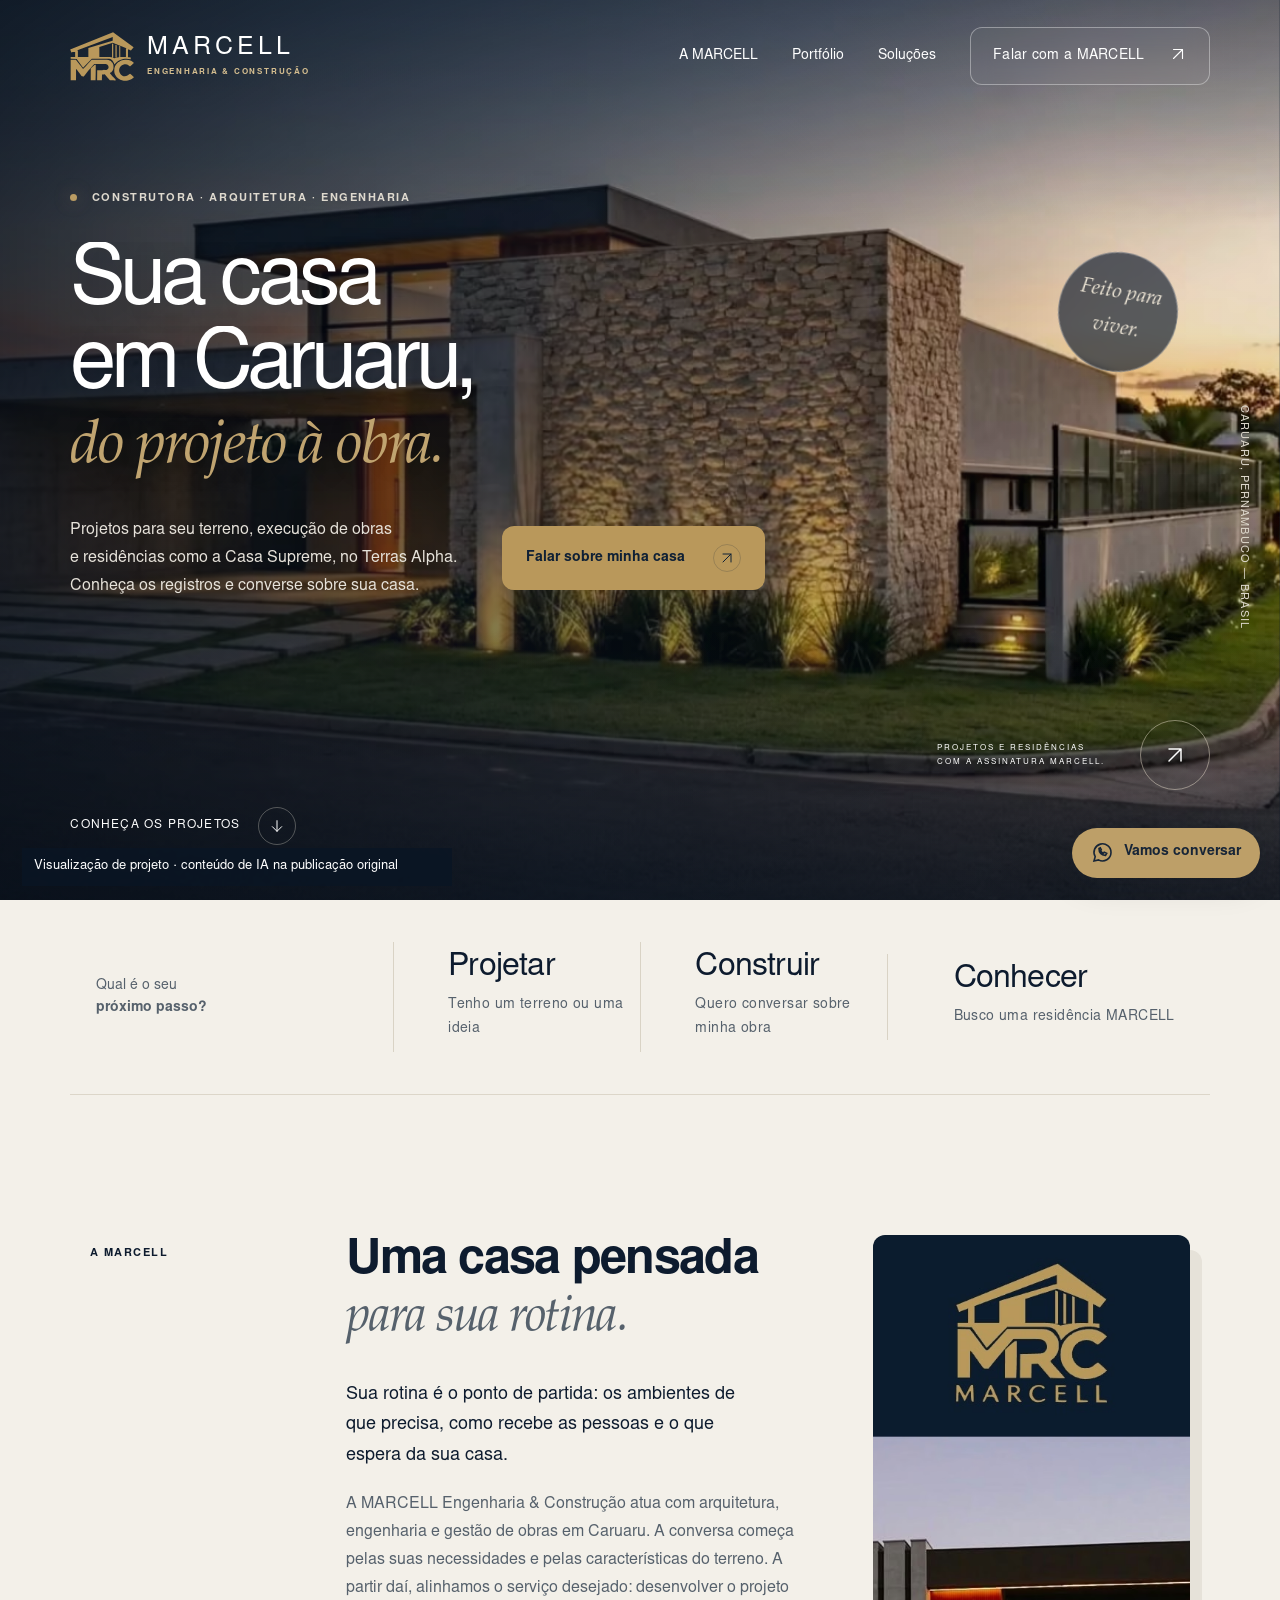
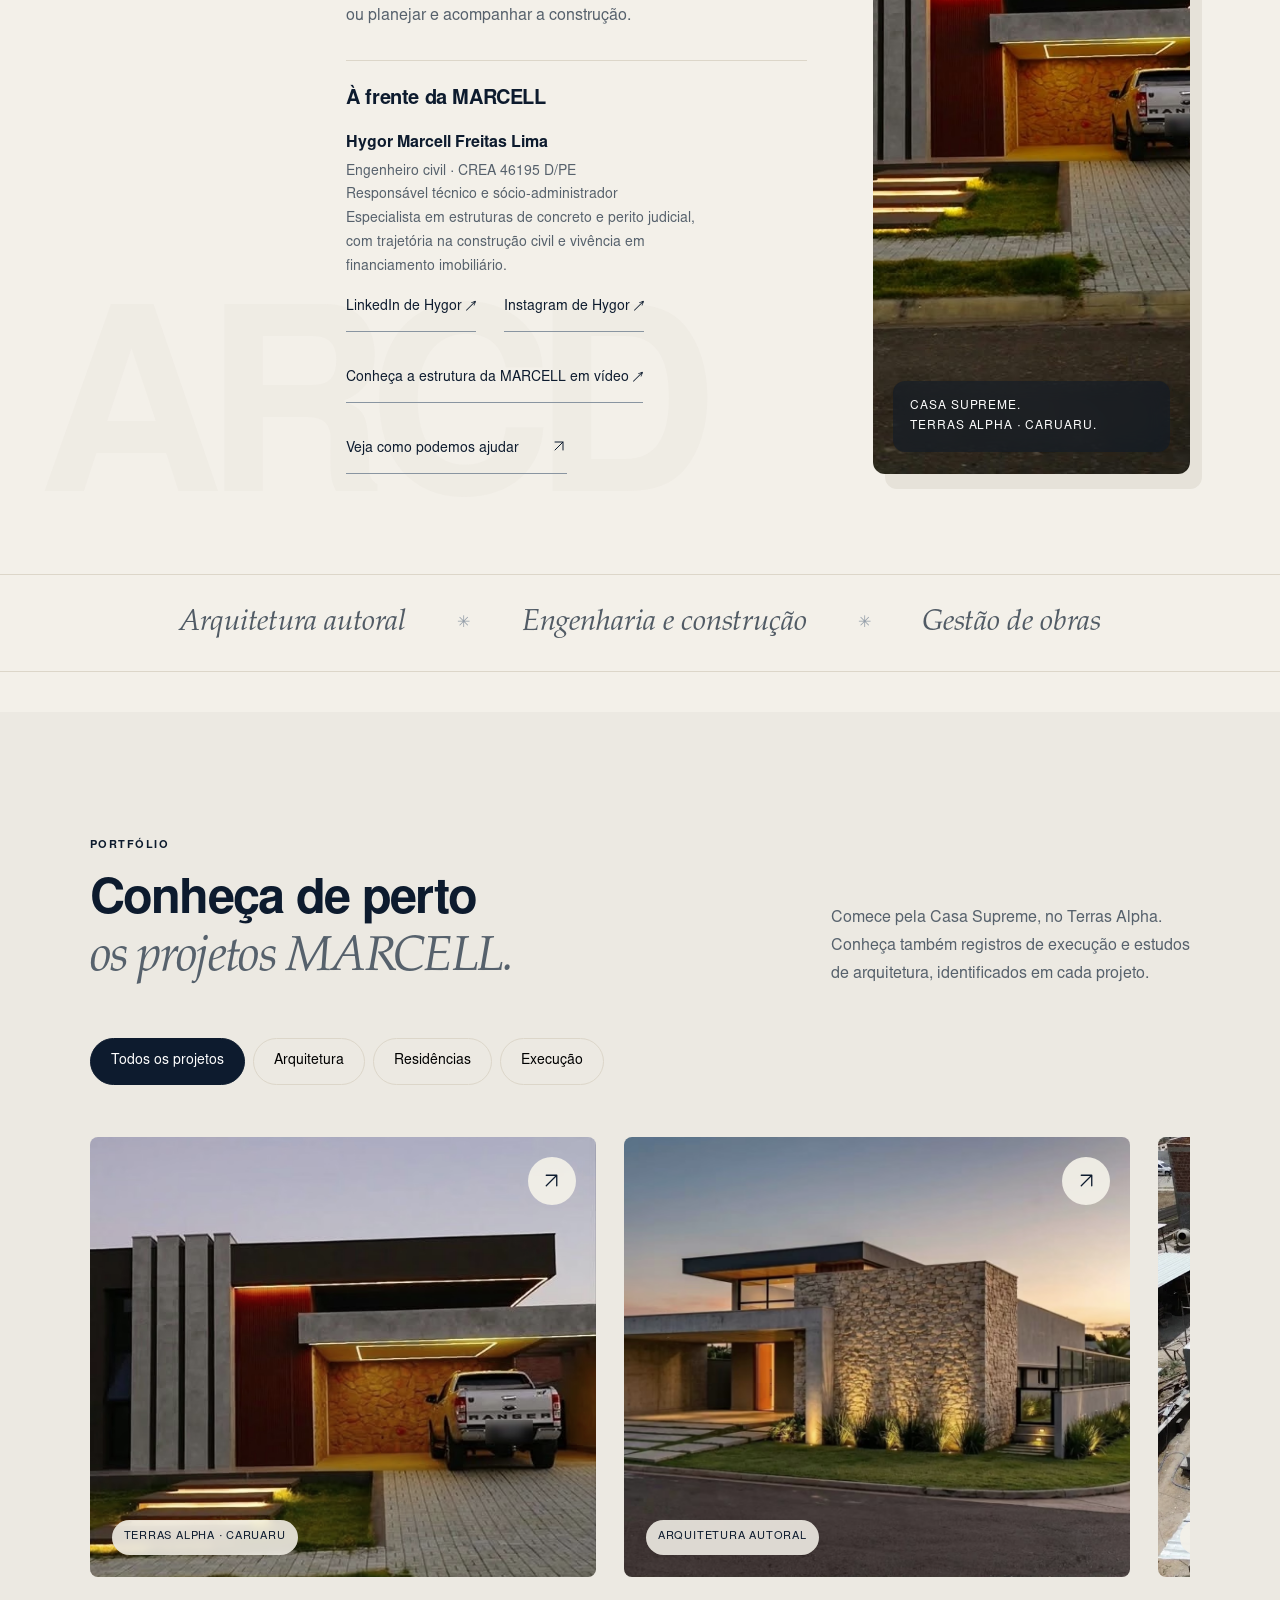
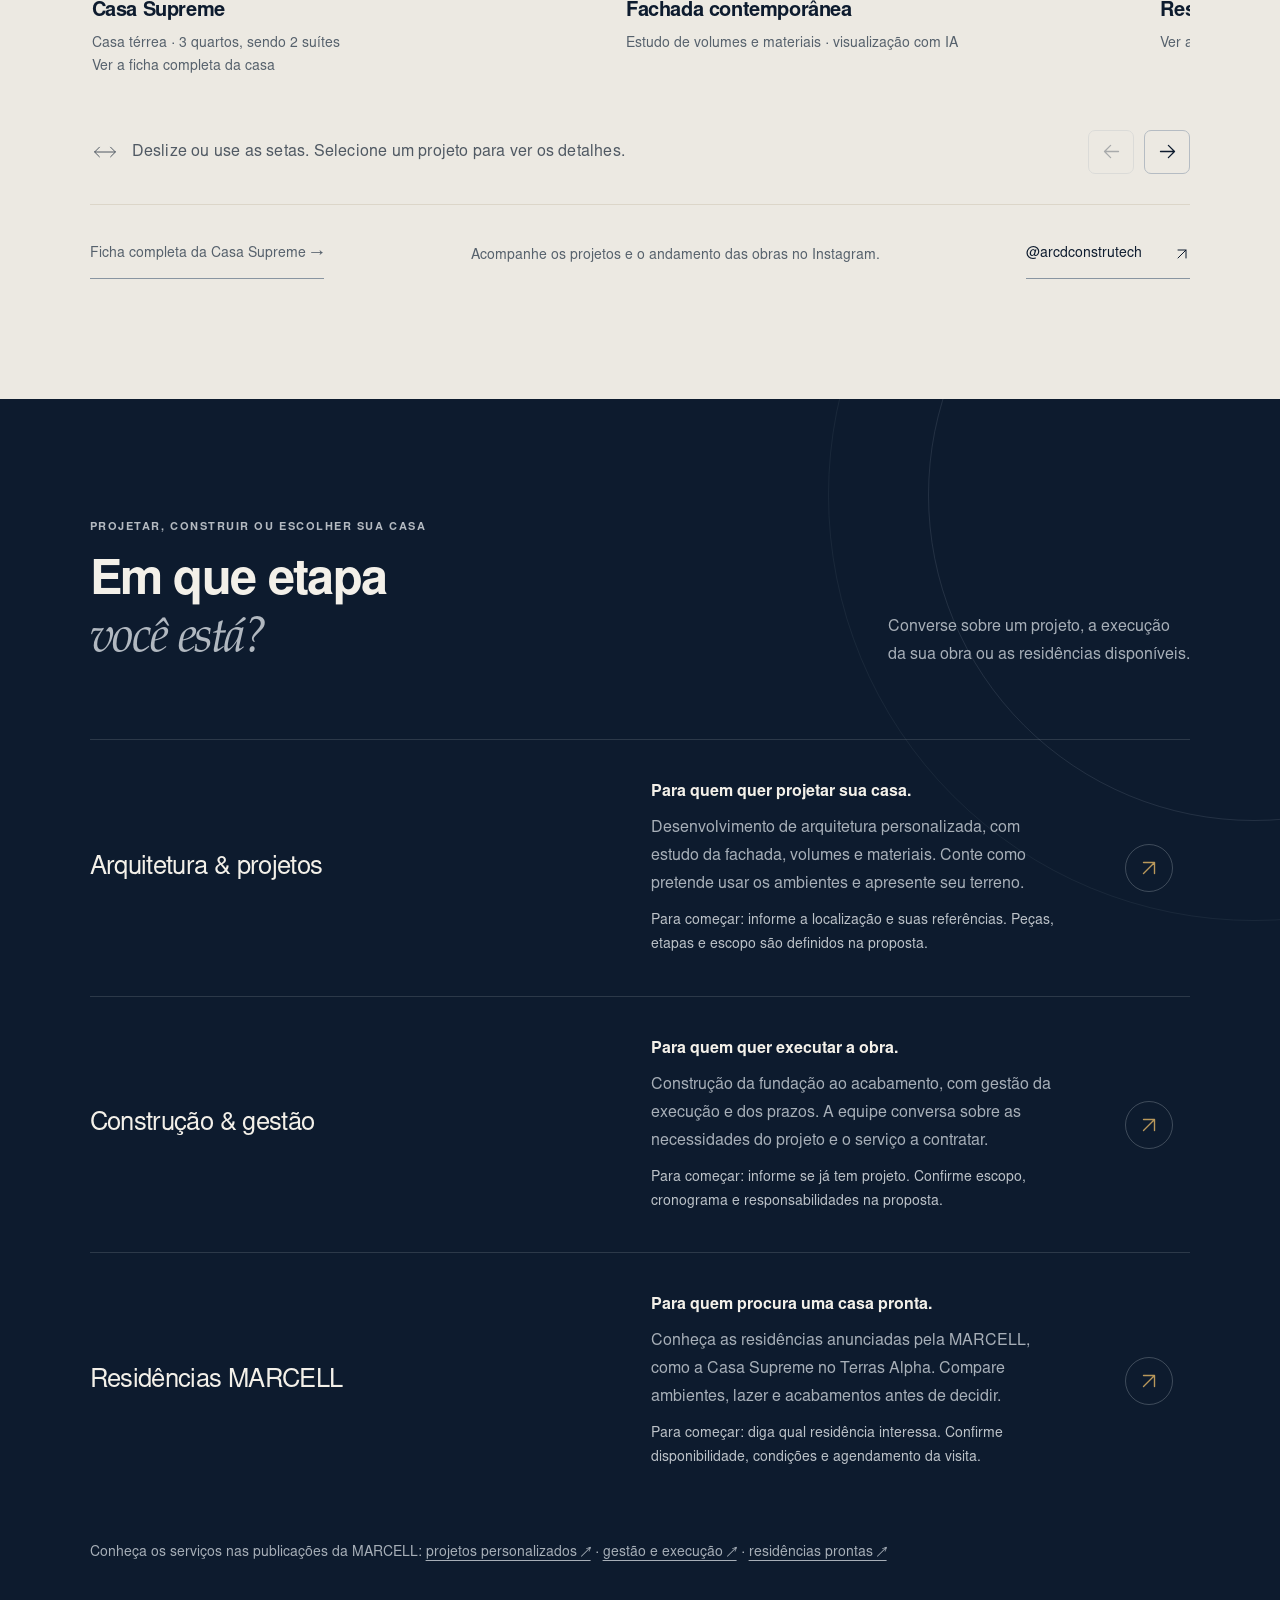
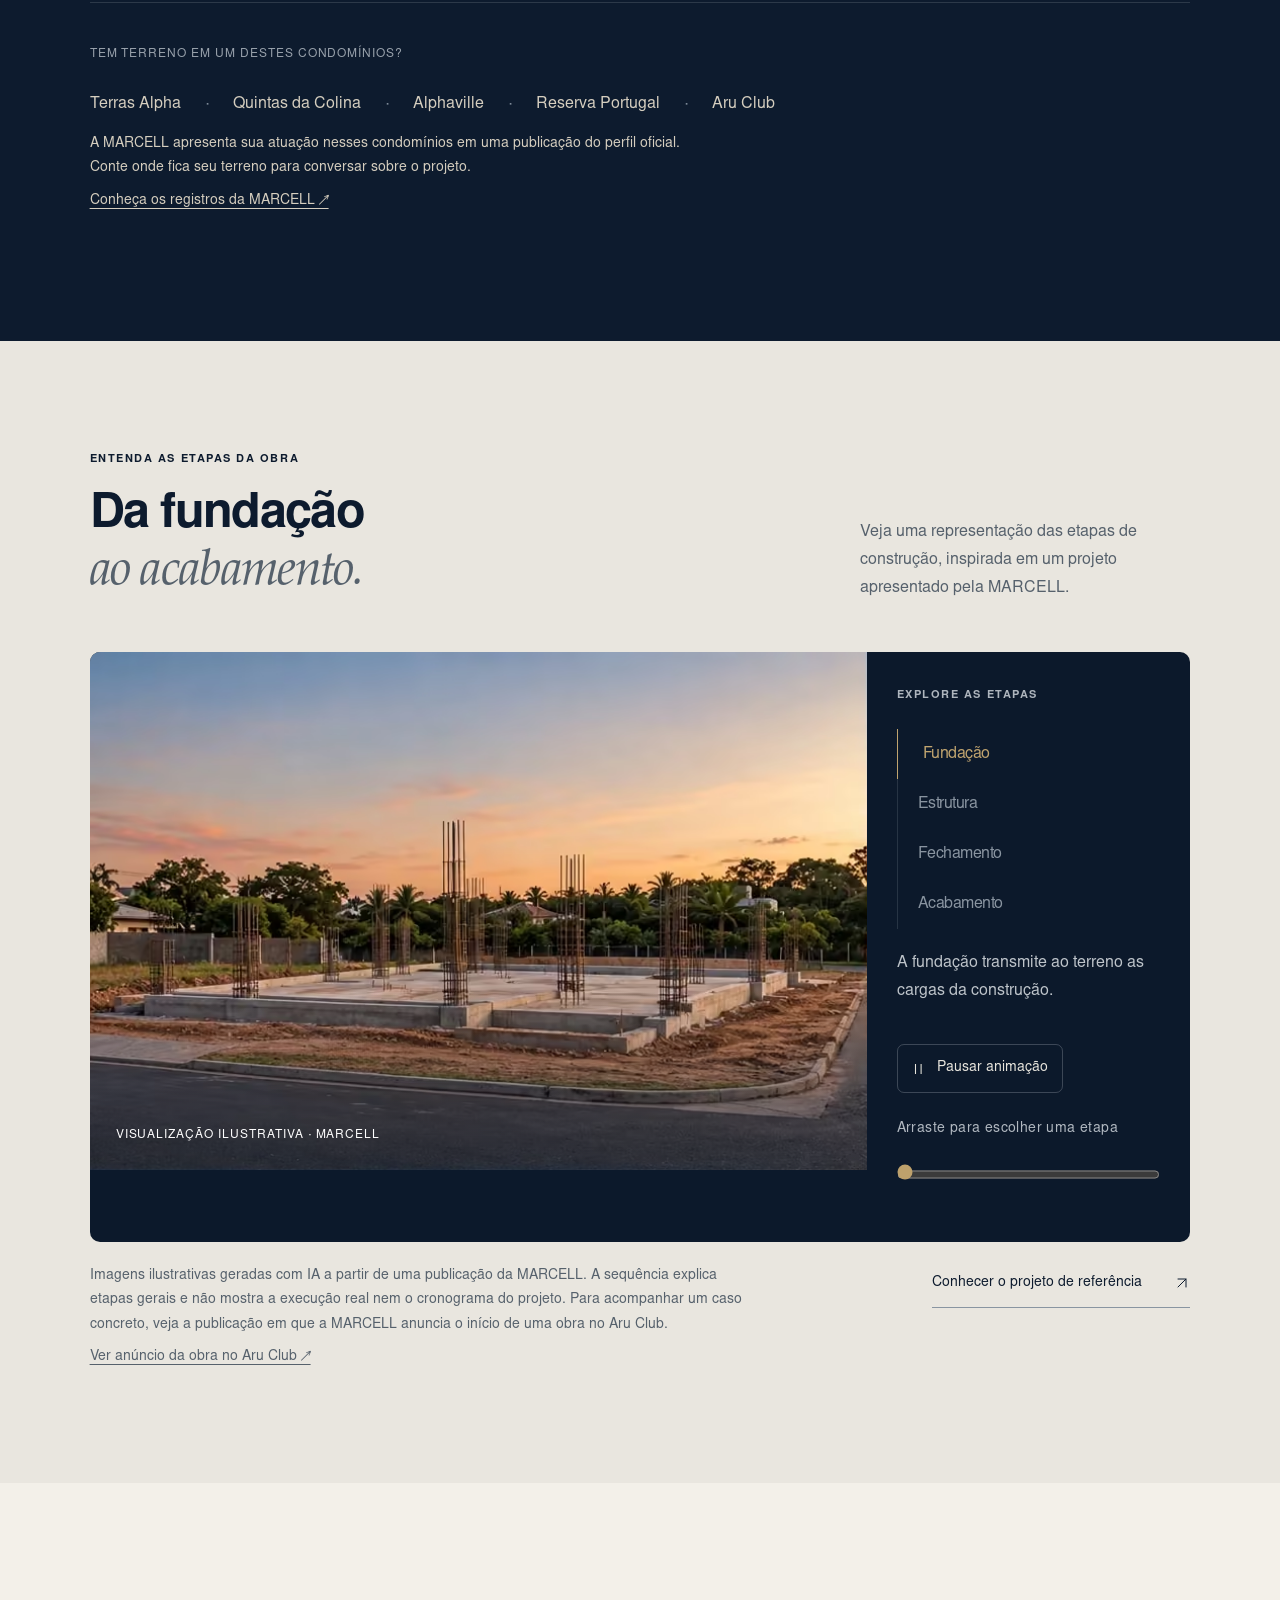
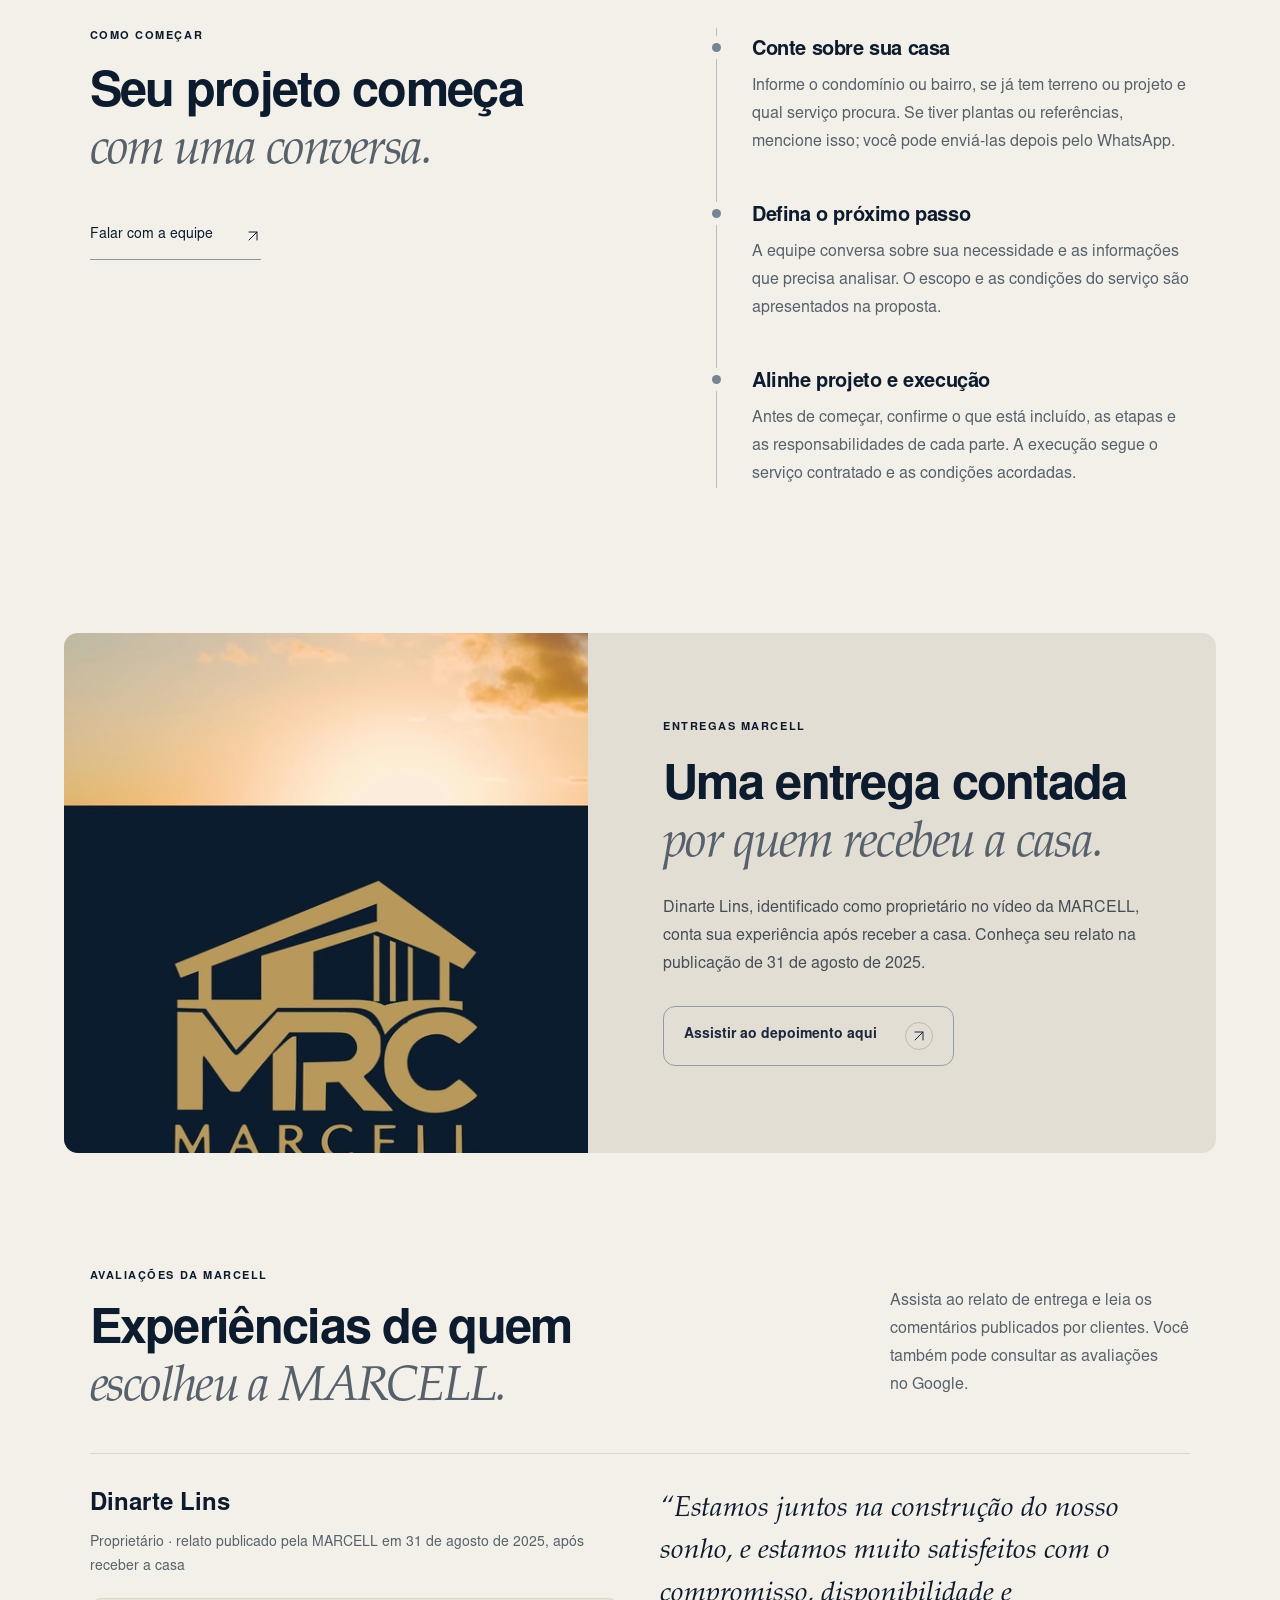
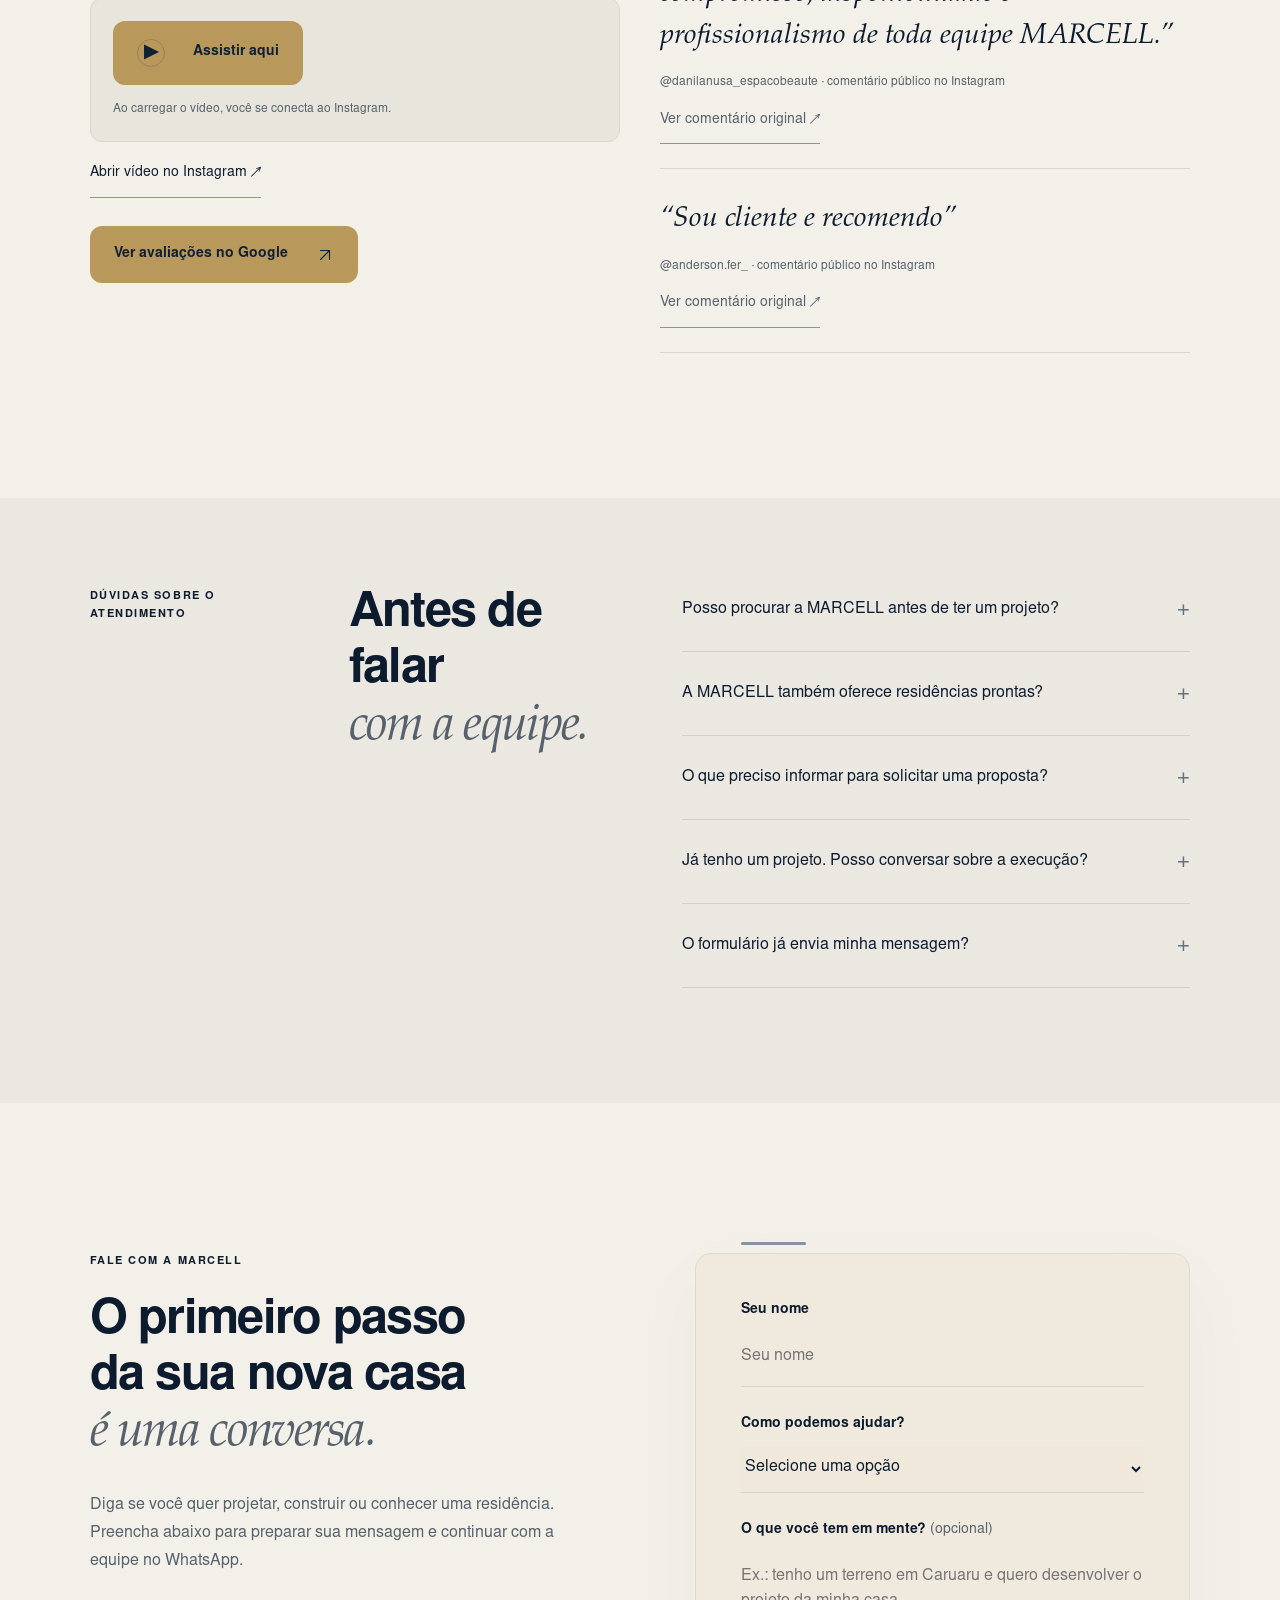
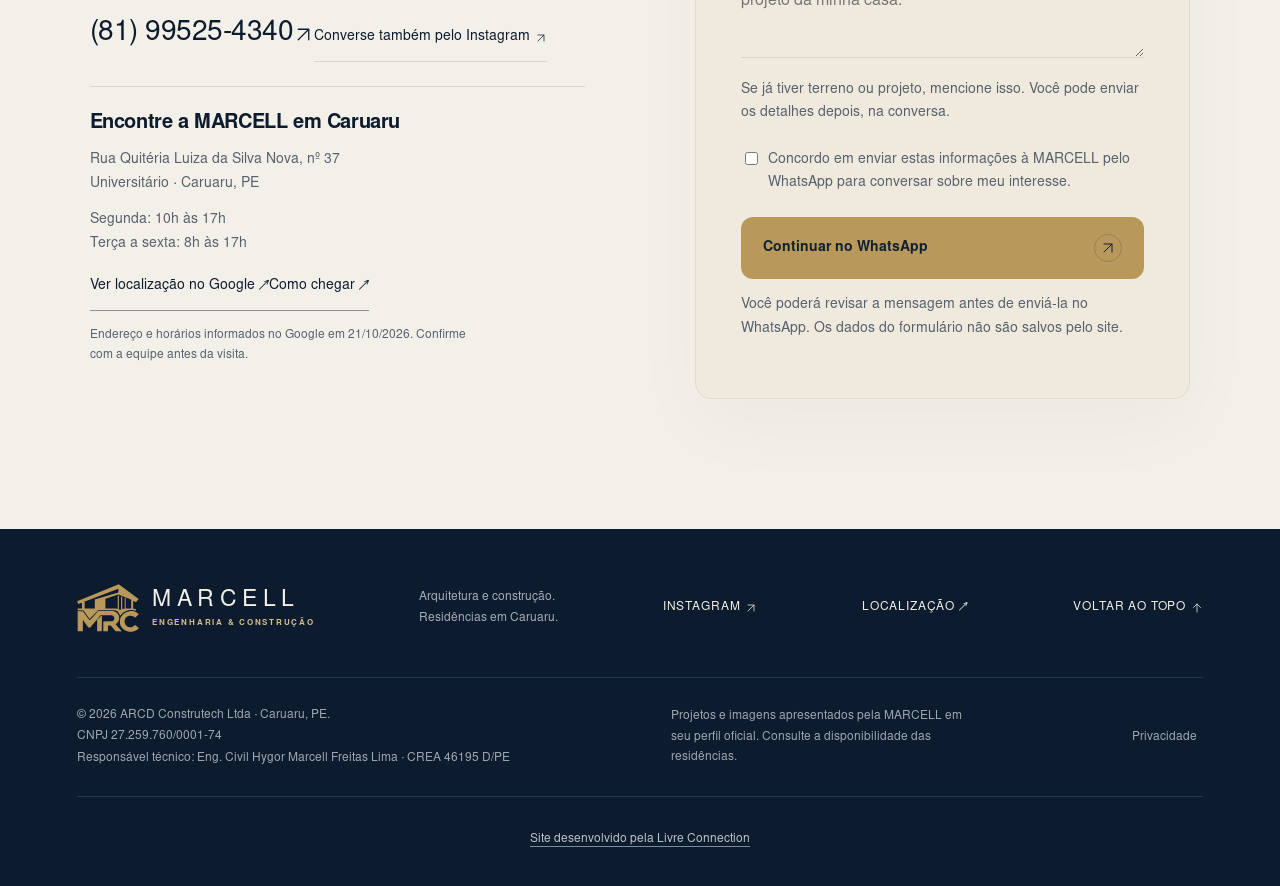
==== commit 4b9ad61a: "Publica galeria da residência em construção com cinco fotos de drone" ====
--- a/index.html
+++ b/index.html
@@ -6,7 +6,7 @@
 <div class="credentials" aria-label="Encontre seu próximo passo"><p>Qual é o seu <br><b>próximo passo?</b></p><div><a href="#solucoes" class="credential-link"><strong>Projetar</strong><small>Tenho um terreno ou uma ideia</small></a></div><div><a href="#solucoes" class="credential-link"><strong>Construir</strong><small>Quero conversar sobre minha obra</small></a></div><div><a href="#contato" data-interest="Conhecer residências" class="credential-link"><strong>Conhecer</strong><small>Busco uma residência MARCELL</small></a></div></div>
 <section class="section about" id="sobre"><div class="eyebrow">A MARCELL</div><div><h2>Uma casa pensada <br><em>para sua rotina.</em></h2><p class="lead">Sua rotina é o ponto de partida: os ambientes de que precisa, como recebe as pessoas e o que espera da sua casa.</p><p>A MARCELL Engenharia & Construção atua com arquitetura, engenharia e gestão de obras em Caruaru. A conversa começa pelas suas necessidades e pelas características do terreno. A partir daí, alinhamos o serviço desejado: desenvolver o projeto ou planejar e acompanhar a construção.</p><div class="team-evidence" aria-labelledby="team-title"><h3 id="team-title">À frente da MARCELL</h3><div class="team-members"><article><h4>Hygor Marcell Freitas Lima</h4><p>Engenheiro civil · CREA 46195 D/PE <br>Responsável técnico e sócio-administrador</p><p>Especialista em estruturas de concreto e perito judicial, com trajetória na construção civil e vivência em financiamento imobiliário.</p><div class="team-links"><a class="text-link" href="https://br.linkedin.com/in/hygor-freitas" target="_blank" rel="noopener noreferrer">LinkedIn de Hygor ↗</a><a class="text-link" href="https://www.instagram.com/hygor_freitas_/" target="_blank" rel="noopener noreferrer">Instagram de Hygor ↗</a></div></article></div><a class="text-link" href="https://www.instagram.com/arcdconstrutech/reel/Db_yMtTIMWe/" target="_blank" rel="noopener noreferrer">Conheça a estrutura da MARCELL em vídeo ↗</a></div><a class="text-link" href="#solucoes">Veja como podemos ajudar <span><svg class="icon-arrow" viewBox="0 0 24 24" aria-hidden="true" focusable="false"><path d="M6 18 18 6M6 6h12v12"/></svg></span></a></div><div class="about-note"><figure class="about-portrait"><picture><source type="image/avif" srcset="/assets/img/supreme-400.avif?v=marcell2 400w, /assets/img/supreme-640.avif?v=marcell2 640w" sizes="(max-width: 700px) 90vw, 45vw"><source type="image/webp" srcset="/assets/img/supreme-400.webp?v=marcell2 400w, /assets/img/supreme-640.webp?v=marcell2 640w" sizes="(max-width: 700px) 90vw, 45vw"><img src="assets/supreme.jpg?v=marcell2" alt="Casa Supreme no Terras Alpha Caruaru, apresentada no vídeo oficial da MARCELL" loading="lazy" width="640" height="1136"></picture><figcaption>CASA SUPREME. <br>TERRAS ALPHA · CARUARU.</figcaption></figure><span>MARCELL</span><p>Incorporadora & Construtora <br>Alto padrão em Caruaru.</p><div class="line-art" aria-hidden="true"></div></div></section>
 <div class="material-band" aria-hidden="true"><span>Arquitetura autoral</span><i>✳</i><span>Engenharia e construção</span><i>✳</i><span>Gestão de obras</span></div><section class="section portfolio" id="portfolio"><div class="section-top"><div><div class="eyebrow">PORTFÓLIO</div><h2>Conheça de perto <br><em>os projetos MARCELL.</em></h2></div><p>Comece pela Casa Supreme, no Terras Alpha. <br>Conheça também registros de execução e estudos <br>de arquitetura, identificados em cada projeto.</p></div><div class="filters" role="group" aria-label="Filtrar portfólio"><button class="active" data-filter="todos" aria-pressed="true">Todos os projetos</button><button data-filter="arquitetura" aria-pressed="false">Arquitetura</button><button data-filter="residencias" aria-pressed="false">Residências</button><button data-filter="execucao" aria-pressed="false">Execução</button></div>
-<div class="projects" id="project-gallery" role="region" aria-label="Galeria de projetos MARCELL" aria-describedby="gallery-hint" tabindex="0"><a class="project featured" data-category="residencias" href="/projetos/casa-supreme"><div class="project-image"><picture><source type="image/avif" srcset="/assets/img/supreme-400.avif?v=marcell2 400w, /assets/img/supreme-640.avif?v=marcell2 640w" sizes="(max-width: 700px) 90vw, 45vw"><source type="image/webp" srcset="/assets/img/supreme-400.webp?v=marcell2 400w, /assets/img/supreme-640.webp?v=marcell2 640w" sizes="(max-width: 700px) 90vw, 45vw"><img src="assets/supreme.jpg?v=marcell2" alt="Fachada da Casa Supreme, no Terras Alpha Caruaru" loading="lazy" width="640" height="1136"></picture><span class="project-arrow"><svg class="icon-arrow" viewBox="0 0 24 24" aria-hidden="true" focusable="false"><path d="M6 18 18 6M6 6h12v12"/></svg></span><span class="tag">TERRAS ALPHA · CARUARU</span></div><div class="project-info"><h3>Casa Supreme</h3><span>Casa térrea · 3 quartos, sendo 2 suítes <br>Ver a ficha completa da casa</span></div></a><button class="project" data-category="arquitetura" data-project="fachada"><div class="project-image"><picture><source type="image/avif" srcset="/assets/img/fachada-1440.avif 1440w" sizes="100vw"><source type="image/webp" srcset="/assets/img/fachada-1440.webp 1440w" sizes="100vw"><img src="assets/fachada.jpg" alt="Visualização de fachada MARCELL com volumes contemporâneos; conteúdo de IA" loading="lazy" width="1440" height="916"></picture><span class="project-arrow"><svg class="icon-arrow" viewBox="0 0 24 24" aria-hidden="true" focusable="false"><path d="M6 18 18 6M6 6h12v12"/></svg></span><span class="tag">ARQUITETURA AUTORAL</span></div><div class="project-info"><strong class="project-title">Fachada contemporânea</strong><span>Estudo de volumes e materiais · visualização com IA</span></div></button><button class="project" data-category="execucao" data-project="obra"><div class="project-image"><picture><source type="image/avif" srcset="/assets/img/obra-400.avif?v=marcell2 400w, /assets/img/obra-640.avif?v=marcell2 640w" sizes="(max-width: 700px) 90vw, 35vw"><source type="image/webp" srcset="/assets/img/obra-400.webp?v=marcell2 400w, /assets/img/obra-640.webp?v=marcell2 640w" sizes="(max-width: 700px) 90vw, 35vw"><img src="assets/obra.jpg?v=marcell2" alt="Logomarca da MARCELL na capa do vídeo sobre execução de obras" loading="lazy" width="640" height="1136"></picture><span class="project-arrow"><svg class="icon-arrow" viewBox="0 0 24 24" aria-hidden="true" focusable="false"><path d="M6 18 18 6M6 6h12v12"/></svg></span><span class="tag">DO PROJETO À ENTREGA</span></div><div class="project-info"><strong class="project-title">Execução e acabamentos</strong><span>Registro de obra publicado pela MARCELL</span></div></button></div><div class="gallery-nav"><p class="gallery-hint" id="gallery-hint"><svg class="icon-arrow" viewBox="0 0 32 20" aria-hidden="true" focusable="false"><path d="M3 10h26M9 4l-6 6 6 6m14-12 6 6-6 6"/></svg>Deslize ou use as setas. Selecione um projeto para ver os detalhes.</p><div class="gallery-buttons"><button type="button" id="gallery-previous" aria-label="Projetos anteriores" aria-controls="project-gallery" disabled><svg class="icon-arrow" viewBox="0 0 24 24" aria-hidden="true" focusable="false"><path d="M20 12H4m7-7-7 7 7 7"/></svg></button><button type="button" id="gallery-next" aria-label="Próximos projetos" aria-controls="project-gallery"><svg class="icon-arrow" viewBox="0 0 24 24" aria-hidden="true" focusable="false"><path d="M4 12h16m-7-7 7 7-7 7"/></svg></button></div></div><div class="portfolio-footer"><p><a class="text-link" href="/projetos/casa-supreme">Ficha completa da Casa Supreme →</a></p><p>Acompanhe os projetos e o andamento das obras no Instagram.</p><a class="text-link" href="https://www.instagram.com/arcdconstrutech/" target="_blank" rel="noopener noreferrer">@arcdconstrutech <svg class="icon-arrow" viewBox="0 0 24 24" aria-hidden="true" focusable="false"><path d="M6 18 18 6M6 6h12v12"/></svg></a></div></section>
+<div class="projects" id="project-gallery" role="region" aria-label="Galeria de projetos MARCELL" aria-describedby="gallery-hint" tabindex="0"><a class="project featured" data-category="residencias" href="/projetos/casa-supreme"><div class="project-image"><picture><source type="image/avif" srcset="/assets/img/supreme-400.avif?v=marcell2 400w, /assets/img/supreme-640.avif?v=marcell2 640w" sizes="(max-width: 700px) 90vw, 45vw"><source type="image/webp" srcset="/assets/img/supreme-400.webp?v=marcell2 400w, /assets/img/supreme-640.webp?v=marcell2 640w" sizes="(max-width: 700px) 90vw, 45vw"><img src="assets/supreme.jpg?v=marcell2" alt="Fachada da Casa Supreme, no Terras Alpha Caruaru" loading="lazy" width="640" height="1136"></picture><span class="project-arrow"><svg class="icon-arrow" viewBox="0 0 24 24" aria-hidden="true" focusable="false"><path d="M6 18 18 6M6 6h12v12"/></svg></span><span class="tag">TERRAS ALPHA · CARUARU</span></div><div class="project-info"><h3>Casa Supreme</h3><span>Casa térrea · 3 quartos, sendo 2 suítes <br>Ver a ficha completa da casa</span></div></a><button class="project" data-category="arquitetura" data-project="fachada"><div class="project-image"><picture><source type="image/avif" srcset="/assets/img/fachada-1440.avif 1440w" sizes="100vw"><source type="image/webp" srcset="/assets/img/fachada-1440.webp 1440w" sizes="100vw"><img src="assets/fachada.jpg" alt="Visualização de fachada MARCELL com volumes contemporâneos; conteúdo de IA" loading="lazy" width="1440" height="916"></picture><span class="project-arrow"><svg class="icon-arrow" viewBox="0 0 24 24" aria-hidden="true" focusable="false"><path d="M6 18 18 6M6 6h12v12"/></svg></span><span class="tag">ARQUITETURA AUTORAL</span></div><div class="project-info"><strong class="project-title">Fachada contemporânea</strong><span>Estudo de volumes e materiais · visualização com IA</span></div></button><a class="project" data-category="execucao" href="/projetos/residencia-em-construcao.html"><div class="project-image"><img src="/assets/img/obra-drone-139.webp" alt="Vista de drone da fachada em construção" loading="lazy" width="844" height="1500"><span class="tag">EM CONSTRUÇÃO</span></div><div class="project-info"><strong class="project-title">Residência em construção</strong><span>Ver as cinco fotos da obra →</span></div></a><button class="project" data-category="execucao" data-project="obra"><div class="project-image"><picture><source type="image/avif" srcset="/assets/img/obra-400.avif?v=marcell2 400w, /assets/img/obra-640.avif?v=marcell2 640w" sizes="(max-width: 700px) 90vw, 35vw"><source type="image/webp" srcset="/assets/img/obra-400.webp?v=marcell2 400w, /assets/img/obra-640.webp?v=marcell2 640w" sizes="(max-width: 700px) 90vw, 35vw"><img src="assets/obra.jpg?v=marcell2" alt="Logomarca da MARCELL na capa do vídeo sobre execução de obras" loading="lazy" width="640" height="1136"></picture><span class="project-arrow"><svg class="icon-arrow" viewBox="0 0 24 24" aria-hidden="true" focusable="false"><path d="M6 18 18 6M6 6h12v12"/></svg></span><span class="tag">DO PROJETO À ENTREGA</span></div><div class="project-info"><strong class="project-title">Execução e acabamentos</strong><span>Registro de obra publicado pela MARCELL</span></div></button></div><div class="gallery-nav"><p class="gallery-hint" id="gallery-hint"><svg class="icon-arrow" viewBox="0 0 32 20" aria-hidden="true" focusable="false"><path d="M3 10h26M9 4l-6 6 6 6m14-12 6 6-6 6"/></svg>Deslize ou use as setas. Selecione um projeto para ver os detalhes.</p><div class="gallery-buttons"><button type="button" id="gallery-previous" aria-label="Projetos anteriores" aria-controls="project-gallery" disabled><svg class="icon-arrow" viewBox="0 0 24 24" aria-hidden="true" focusable="false"><path d="M20 12H4m7-7-7 7 7 7"/></svg></button><button type="button" id="gallery-next" aria-label="Próximos projetos" aria-controls="project-gallery"><svg class="icon-arrow" viewBox="0 0 24 24" aria-hidden="true" focusable="false"><path d="M4 12h16m-7-7 7 7-7 7"/></svg></button></div></div><div class="portfolio-footer"><p><a class="text-link" href="/projetos/casa-supreme">Ficha completa da Casa Supreme →</a></p><p>Acompanhe os projetos e o andamento das obras no Instagram.</p><a class="text-link" href="https://www.instagram.com/arcdconstrutech/" target="_blank" rel="noopener noreferrer">@arcdconstrutech <svg class="icon-arrow" viewBox="0 0 24 24" aria-hidden="true" focusable="false"><path d="M6 18 18 6M6 6h12v12"/></svg></a></div></section>
 <section class="solutions section" id="solucoes"><div class="section-top"><div><div class="eyebrow">PROJETAR, CONSTRUIR OU ESCOLHER SUA CASA</div><h2>Em que etapa <br><em>você está?</em></h2></div><p>Converse sobre um projeto, a execução <br>da sua obra ou as residências disponíveis.</p></div><a class="service" href="#contato" data-interest="Desenvolver um projeto"><h3>Arquitetura & projetos</h3><p><strong>Para quem quer projetar sua casa.</strong> Desenvolvimento de arquitetura personalizada, com estudo da fachada, volumes e materiais. Conte como pretende usar os ambientes e apresente seu terreno. <span class="service-next">Para começar: informe a localização e suas referências. Peças, etapas e escopo são definidos na proposta.</span></p><b><svg class="icon-arrow" viewBox="0 0 24 24" aria-hidden="true" focusable="false"><path d="M6 18 18 6M6 6h12v12"/></svg></b></a><a class="service" href="#contato" data-interest="Construir minha casa"><h3>Construção & gestão</h3><p><strong>Para quem quer executar a obra.</strong> Construção da fundação ao acabamento, com gestão da execução e dos prazos. A equipe conversa sobre as necessidades do projeto e o serviço a contratar. <span class="service-next">Para começar: informe se já tem projeto. Confirme escopo, cronograma e responsabilidades na proposta.</span></p><b><svg class="icon-arrow" viewBox="0 0 24 24" aria-hidden="true" focusable="false"><path d="M6 18 18 6M6 6h12v12"/></svg></b></a><a class="service" href="#contato" data-interest="Conhecer residências"><h3>Residências MARCELL</h3><p><strong>Para quem procura uma casa pronta.</strong> Conheça as residências anunciadas pela MARCELL, como a Casa Supreme no Terras Alpha. Compare ambientes, lazer e acabamentos antes de decidir. <span class="service-next">Para começar: diga qual residência interessa. Confirme disponibilidade, condições e agendamento da visita.</span></p><b><svg class="icon-arrow" viewBox="0 0 24 24" aria-hidden="true" focusable="false"><path d="M6 18 18 6M6 6h12v12"/></svg></b></a><p class="service-sources">Conheça os serviços nas publicações da MARCELL: <a href="https://www.instagram.com/arcdconstrutech/p/DdlHj6bR-td/" target="_blank" rel="noopener noreferrer">projetos personalizados ↗</a> · <a href="https://www.instagram.com/arcdconstrutech/reel/DbqVKavoVsO/" target="_blank" rel="noopener noreferrer">gestão e execução ↗</a> · <a href="https://www.instagram.com/arcdconstrutech/reel/Db3XU1xoy_4/" target="_blank" rel="noopener noreferrer">residências prontas ↗</a></p><div class="places"><span>TEM TERRENO EM UM DESTES CONDOMÍNIOS?</span><p>Terras Alpha <i>·</i> Quintas da Colina <i>·</i> Alphaville <i>·</i> Reserva Portugal <i>·</i> Aru Club</p><p class="places-note">A MARCELL apresenta sua atuação nesses condomínios em uma publicação do perfil oficial. Conte onde fica seu terreno para conversar sobre o projeto. <a href="https://www.instagram.com/arcdconstrutech/reel/DcTvtnlI1-K/" target="_blank" rel="noopener noreferrer">Conheça os registros da MARCELL ↗</a></p></div></section>
 <section class="construction section" id="construcao"><div class="section-top"><div><div class="eyebrow">ENTENDA AS ETAPAS DA OBRA</div><h2>Da fundação <br><em>ao acabamento.</em></h2></div><p>Veja uma representação das etapas de construção, inspirada em um projeto apresentado pela MARCELL.</p></div><div class="build-experience"><div class="build-visual" role="img" aria-label="Visualização ilustrativa de uma residência na etapa de fundação"><div class="construction-frame is-active"></div><div class="construction-frame"></div><div class="construction-frame"></div><div class="construction-frame"></div><span class="build-visual-tag">VISUALIZAÇÃO ILUSTRATIVA · MARCELL</span></div><div class="build-player"><div class="eyebrow">EXPLORE AS ETAPAS</div><div class="build-steps" role="group" aria-label="Etapas ilustrativas da construção"><button type="button" data-build-stage="0" aria-pressed="true">Fundação</button><button type="button" data-build-stage="1" aria-pressed="false">Estrutura</button><button type="button" data-build-stage="2" aria-pressed="false">Fechamento</button><button type="button" data-build-stage="3" aria-pressed="false">Acabamento</button></div><p class="build-description">A fundação transmite ao terreno as cargas da construção.</p><button class="build-play" type="button" aria-pressed="true"><svg viewBox="0 0 20 20" fill="none" stroke="currentColor" stroke-width="1.5" aria-hidden="true"><path d="M5 3v14M13 3v14"/></svg><span>Pausar animação</span></button><div class="build-timeline"><label for="build-stage">Arraste para escolher uma etapa</label><input id="build-stage" type="range" min="0" max="3" step="1" value="0" aria-valuetext="Fundação"></div></div></div><div class="build-disclosure"><p>Imagens ilustrativas geradas com IA a partir de uma publicação da MARCELL. A sequência explica etapas gerais e não mostra a execução real nem o cronograma do projeto. Para acompanhar um caso concreto, veja a publicação em que a MARCELL anuncia o início de uma obra no Aru Club. <a href="https://www.instagram.com/arcdconstrutech/reel/DZvgB97xdLY/" target="_blank" rel="noopener noreferrer">Ver anúncio da obra no Aru Club ↗</a></p><a class="text-link" href="https://www.instagram.com/arcdconstrutech/p/DdlHj6bR-td/" target="_blank" rel="noopener noreferrer">Conhecer o projeto de referência <svg class="icon-arrow" viewBox="0 0 24 24" aria-hidden="true" focusable="false"><path d="M6 18 18 6M6 6h12v12"/></svg></a></div></section><section class="journey section"><div><div class="eyebrow">COMO COMEÇAR</div><h2>Seu projeto começa <br><em>com uma conversa.</em></h2><a class="text-link" href="#contato">Falar com a equipe <svg class="icon-arrow" viewBox="0 0 24 24" aria-hidden="true" focusable="false"><path d="M6 18 18 6M6 6h12v12"/></svg></a></div><ol><li><div><h3>Conte sobre sua casa</h3><p>Informe o condomínio ou bairro, se já tem terreno ou projeto e qual serviço procura. Se tiver plantas ou referências, mencione isso; você pode enviá-las depois pelo WhatsApp.</p></div></li><li><div><h3>Defina o próximo passo</h3><p>A equipe conversa sobre sua necessidade e as informações que precisa analisar. O escopo e as condições do serviço são apresentados na proposta.</p></div></li><li><div><h3>Alinhe projeto e execução</h3><p>Antes de começar, confirme o que está incluído, as etapas e as responsabilidades de cada parte. A execução segue o serviço contratado e as condições acordadas.</p></div></li></ol></section>
 <section class="testimonial"><picture><source type="image/avif" srcset="/assets/img/cliente-540.avif?v=marcell2 540w, /assets/img/cliente-810.avif?v=marcell2 810w" sizes="(max-width: 700px) 100vw, 40vw"><source type="image/webp" srcset="/assets/img/cliente-540.webp?v=marcell2 540w, /assets/img/cliente-810.webp?v=marcell2 810w" sizes="(max-width: 700px) 100vw, 40vw"><img src="assets/cliente.jpg?v=marcell2" alt="Marca MARCELL sobre paisagem ao pôr do sol, na capa do vídeo de entrega" loading="lazy" width="1080" height="1920"></picture><div><div class="eyebrow">ENTREGAS MARCELL</div><h2>Uma entrega contada <br><em>por quem recebeu a casa.</em></h2><p>Dinarte Lins, identificado como proprietário no vídeo da MARCELL, conta sua experiência após receber a casa. Conheça seu relato na publicação de 31 de agosto de 2025.</p><a class="button outline" href="#avaliacoes">Assistir ao depoimento aqui <span><svg class="icon-arrow" viewBox="0 0 24 24" aria-hidden="true" focusable="false"><path d="M6 18 18 6M6 6h12v12"/></svg></span></a></div></section>
